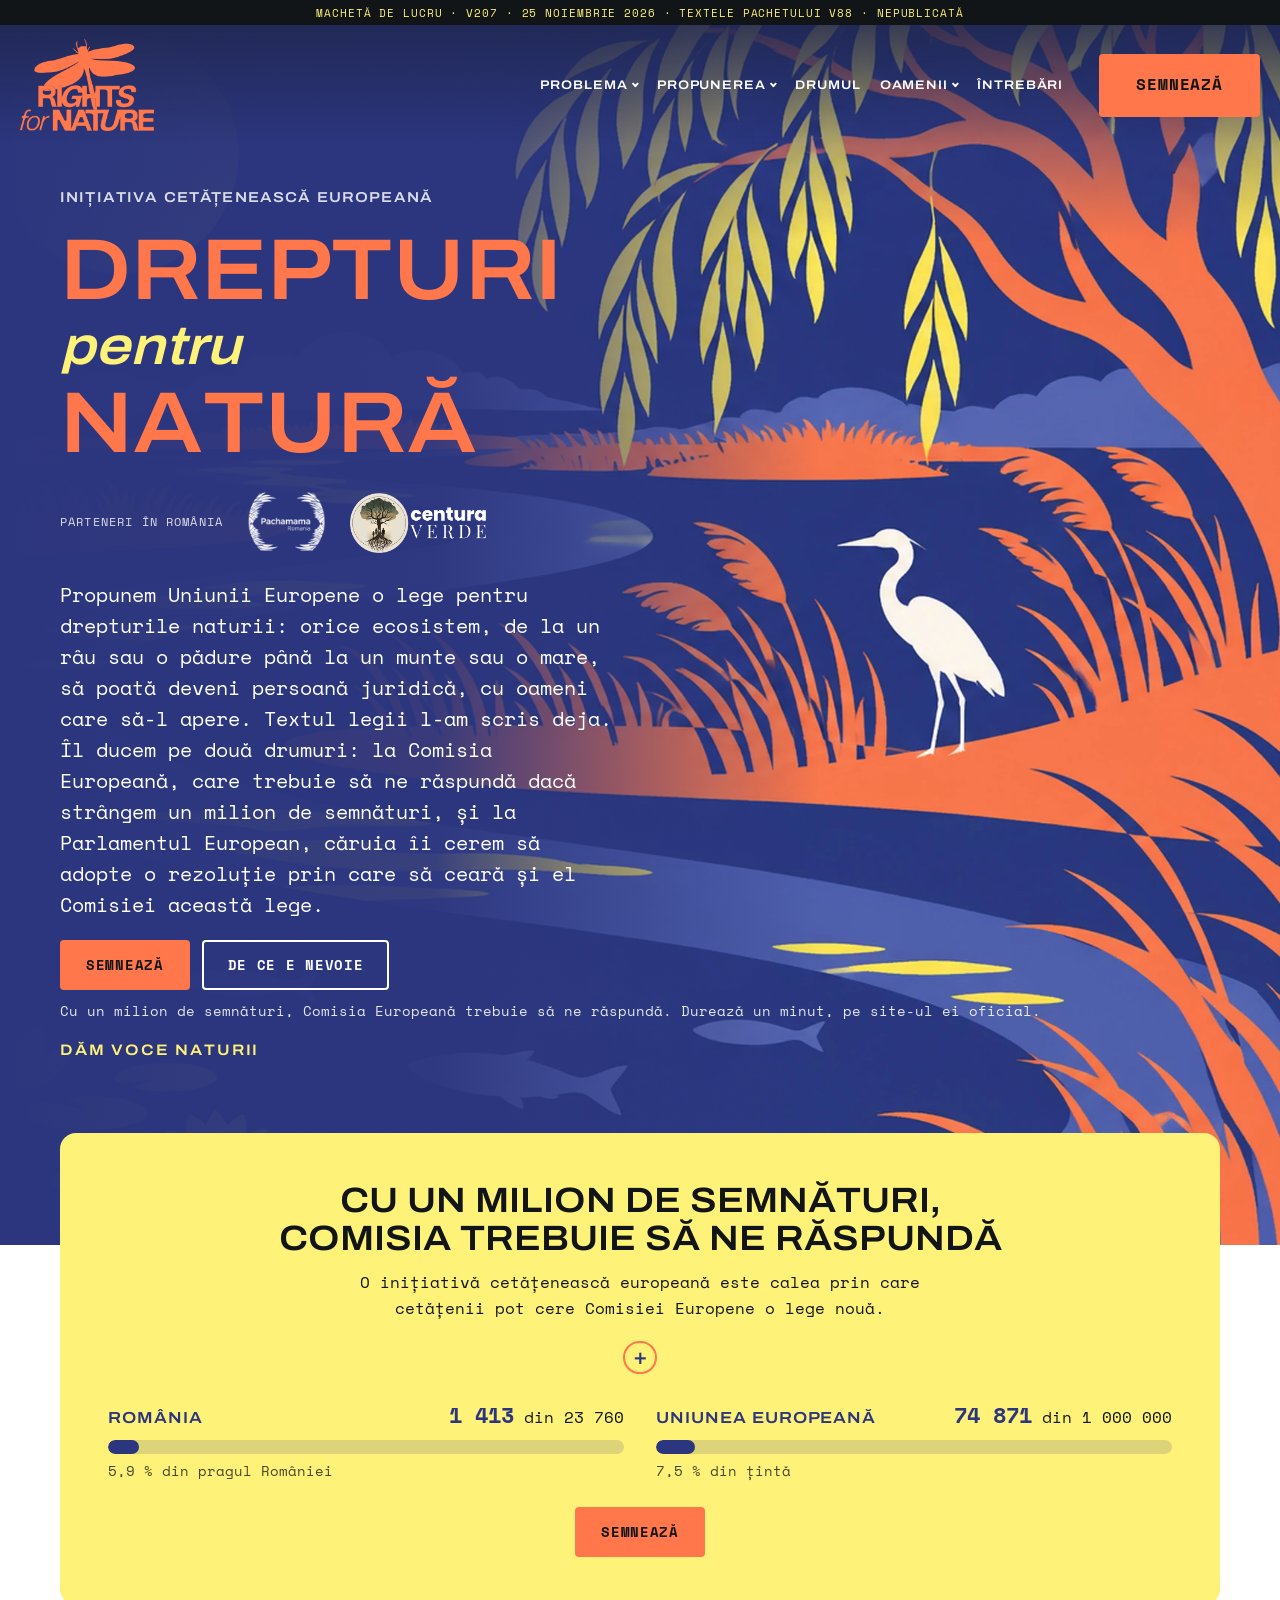
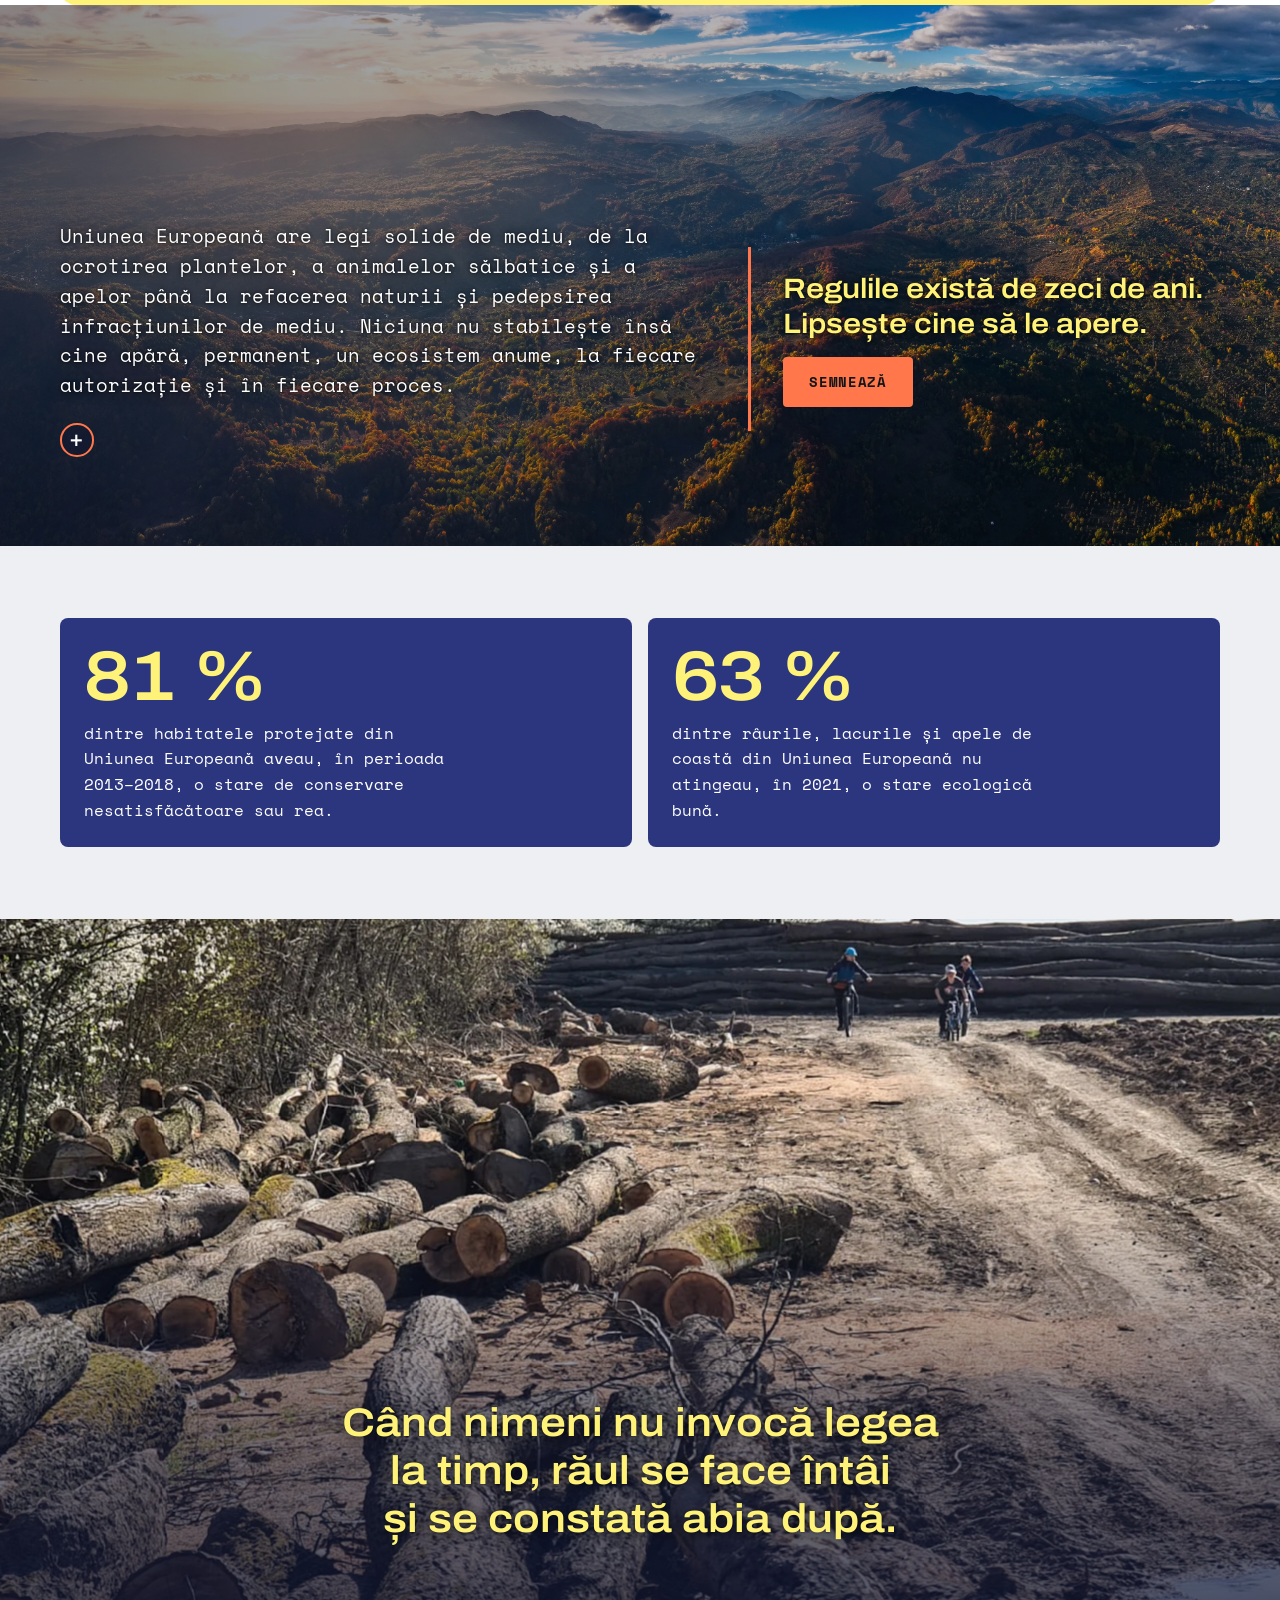
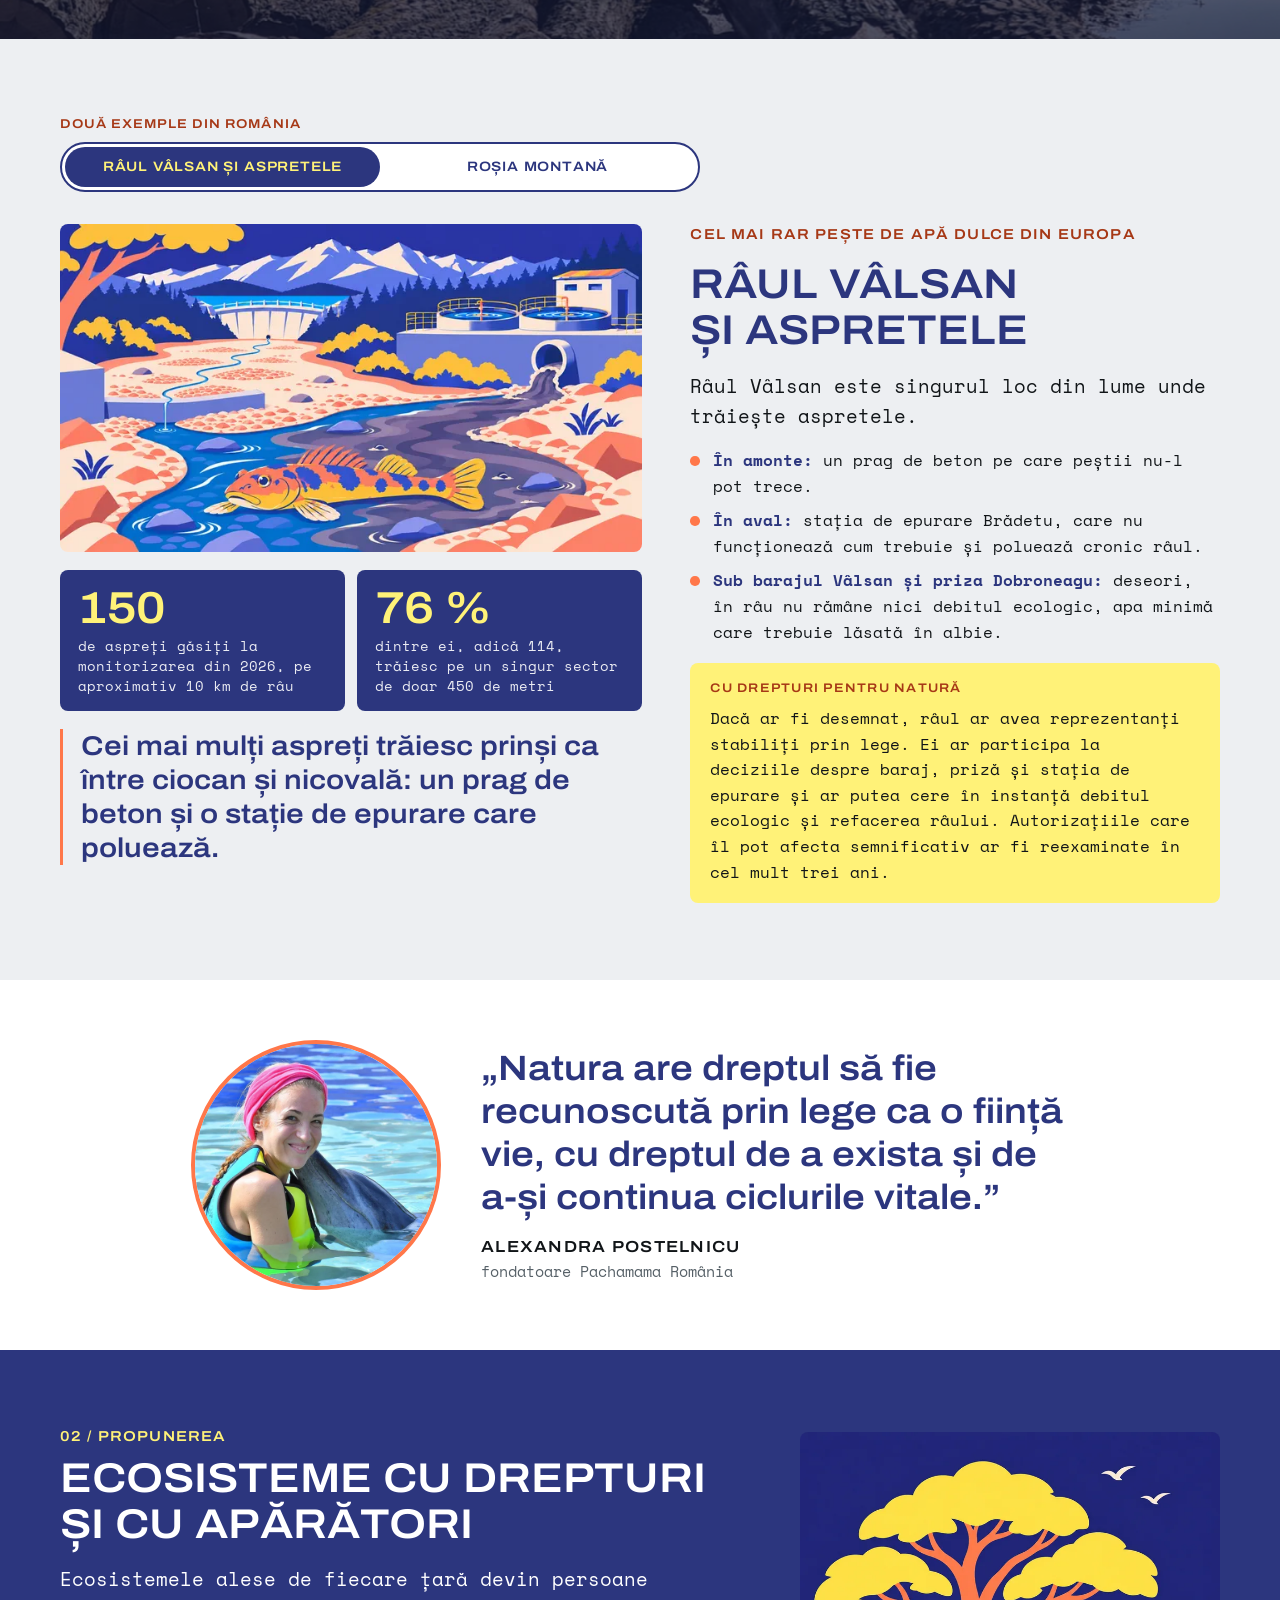
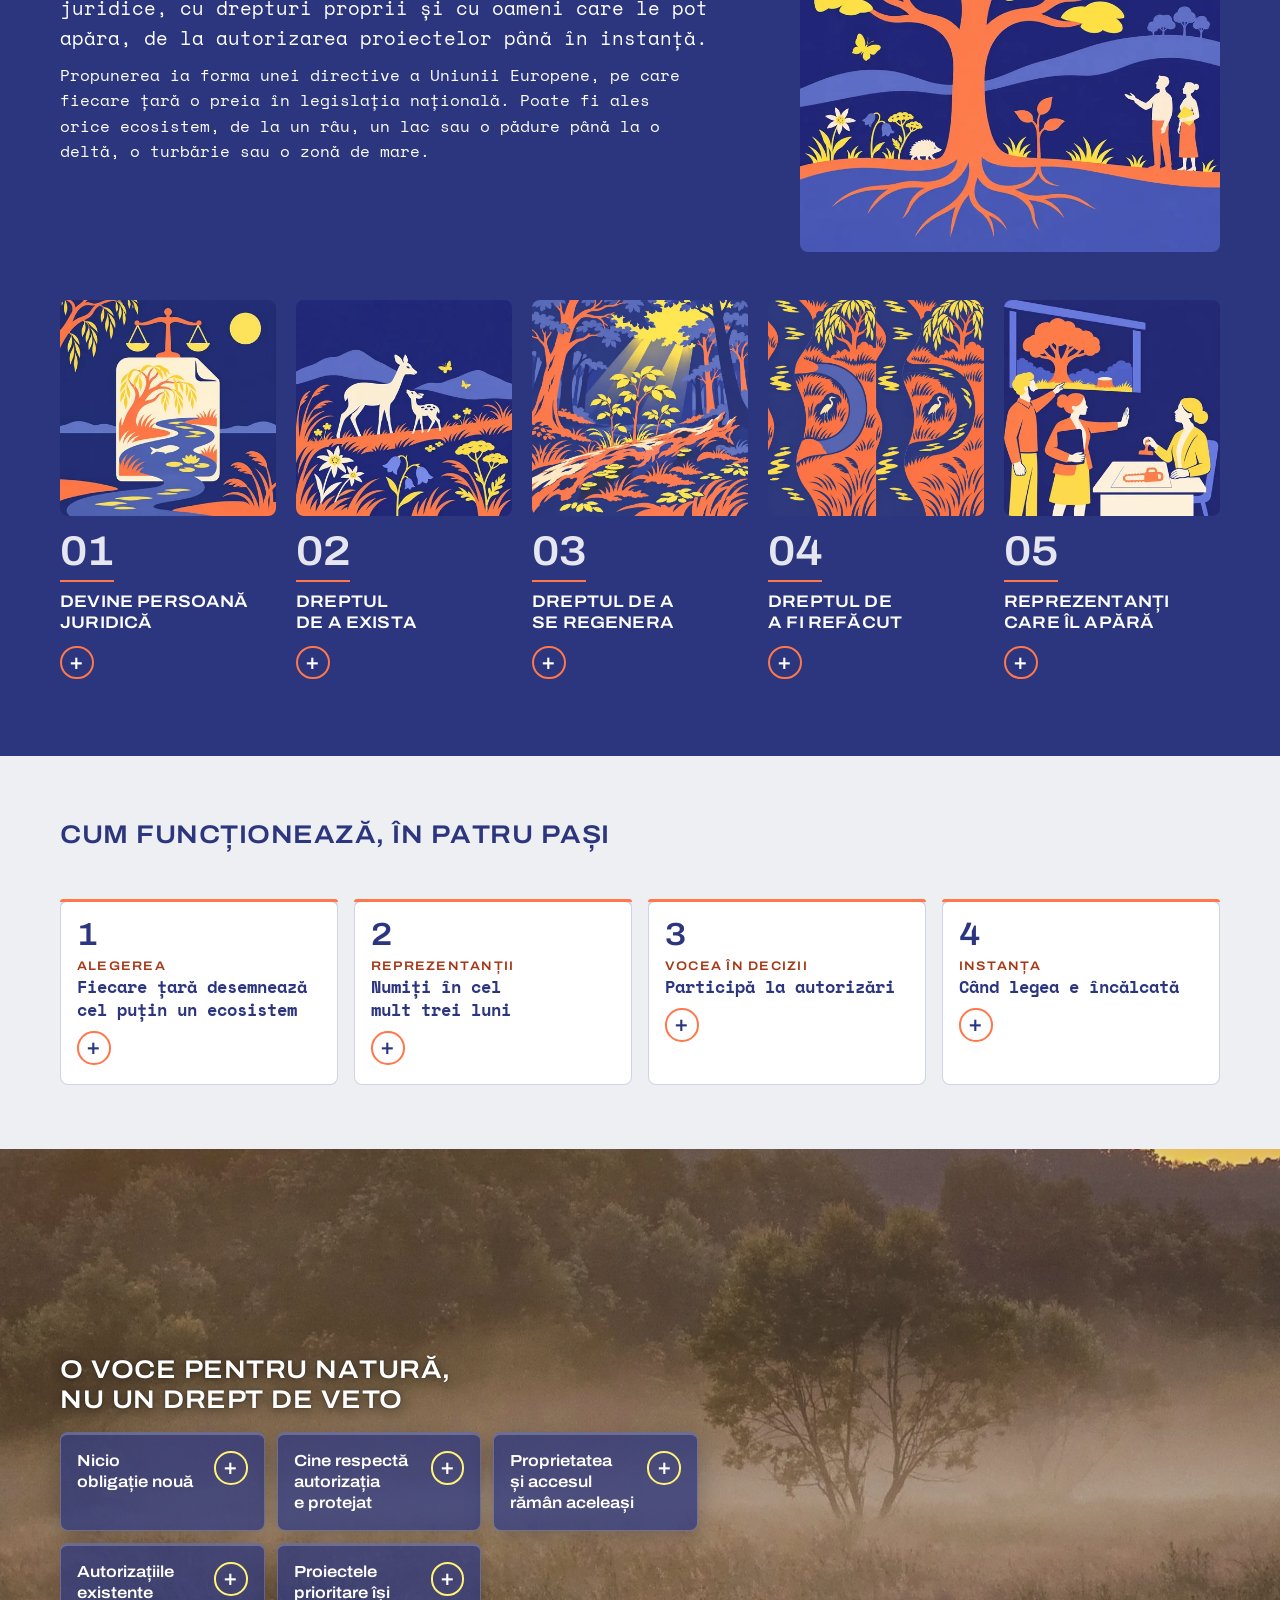
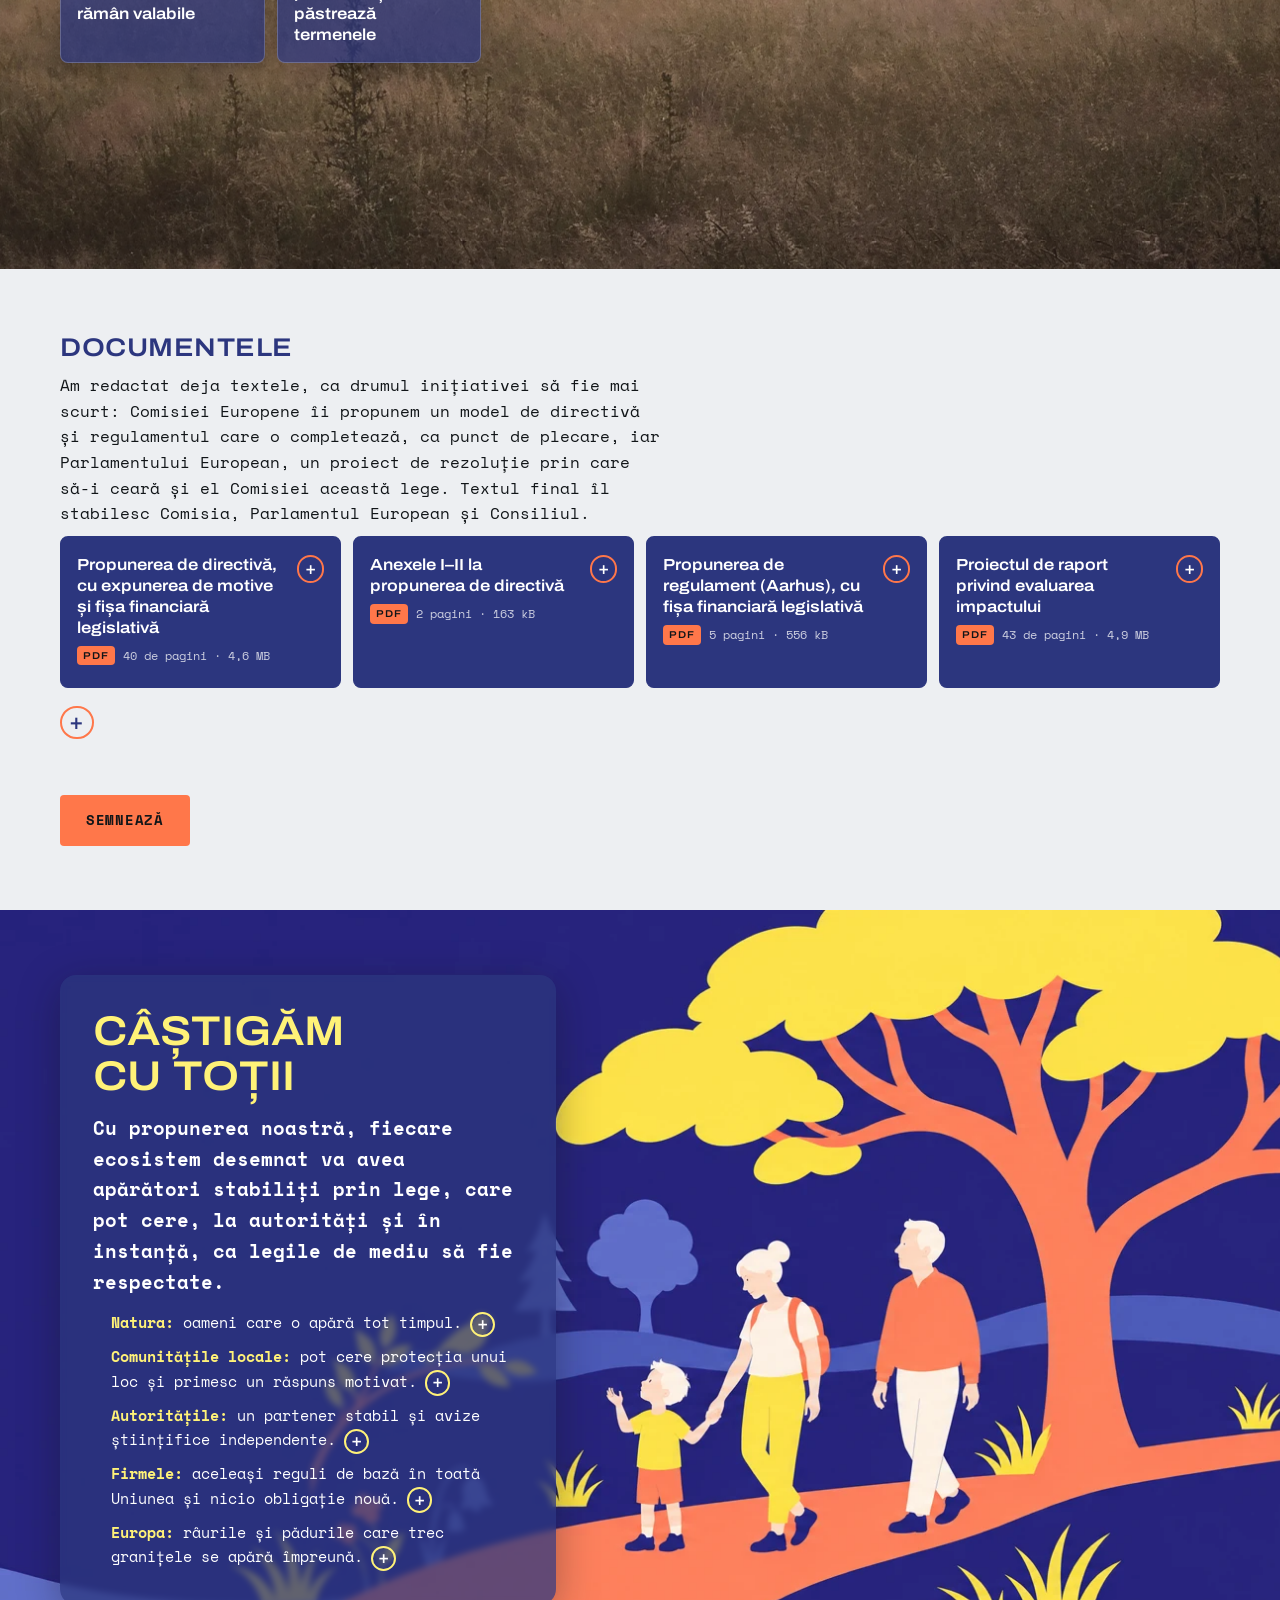
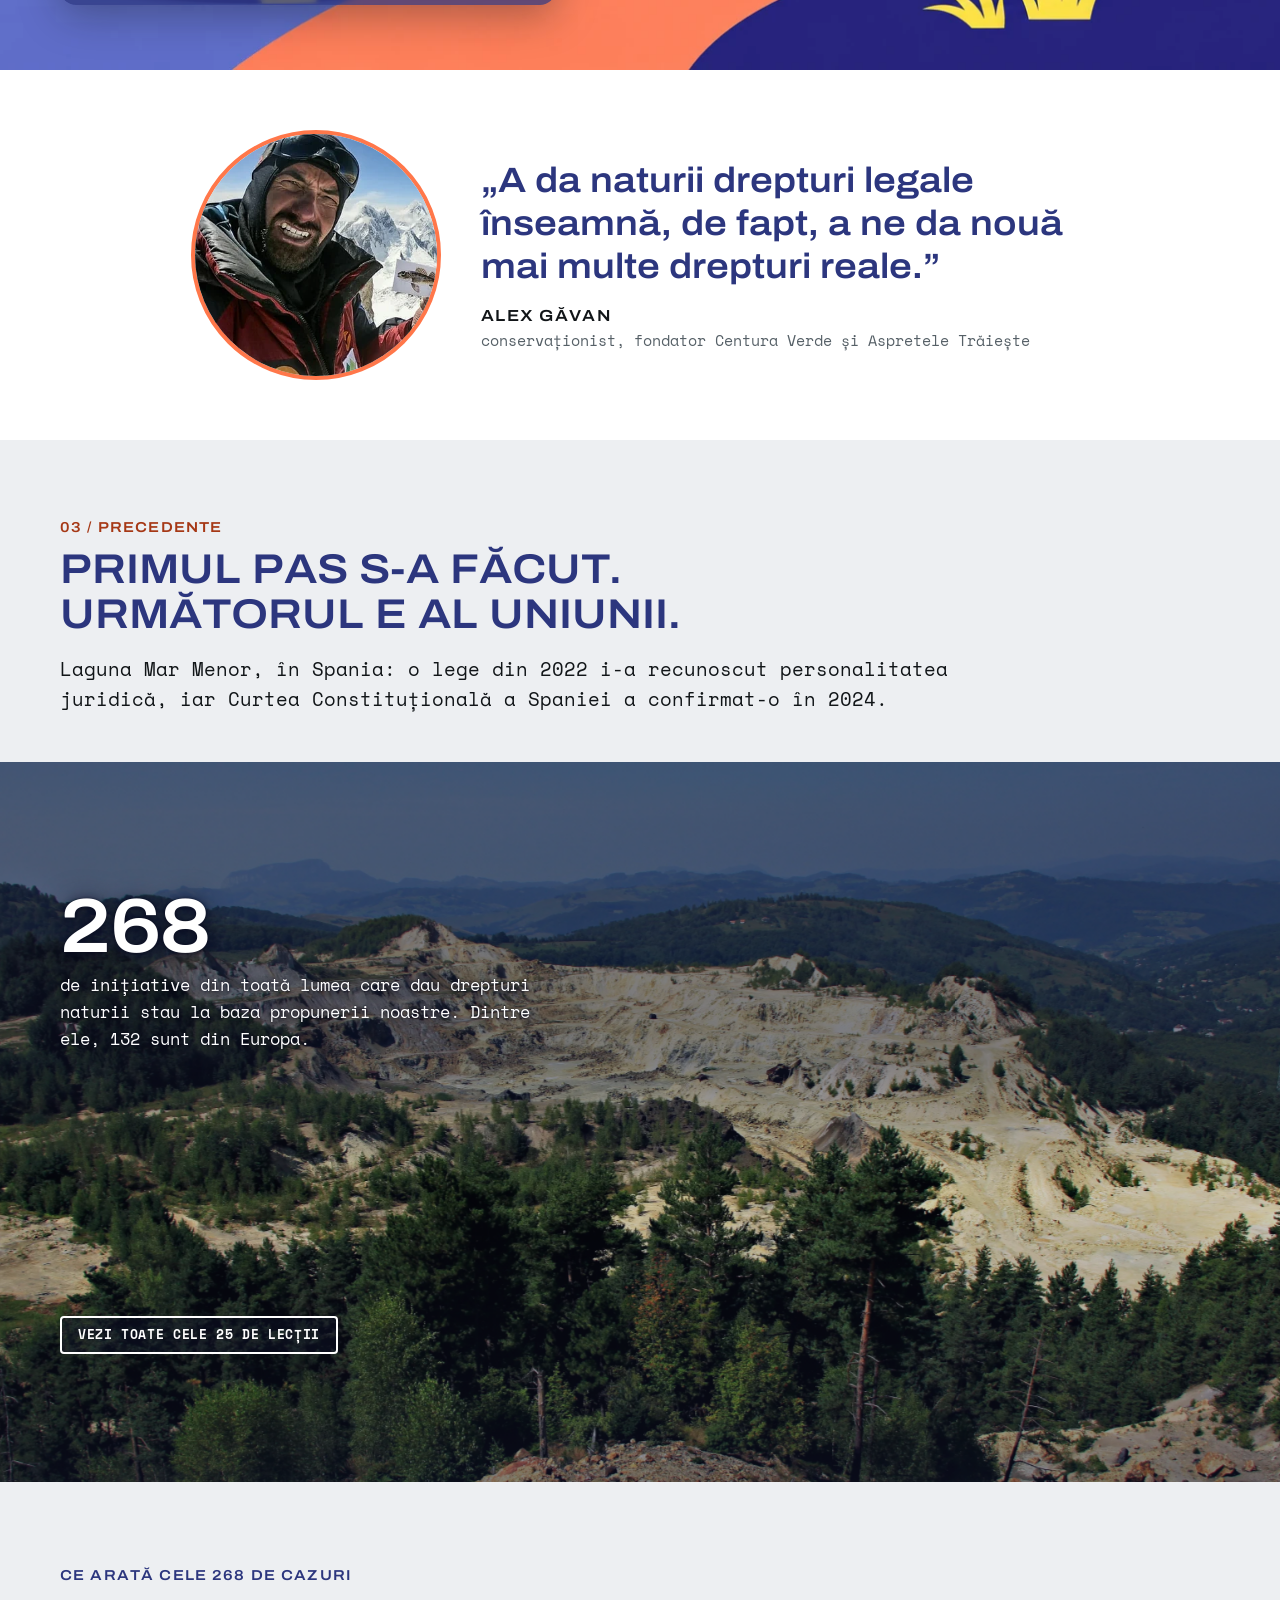
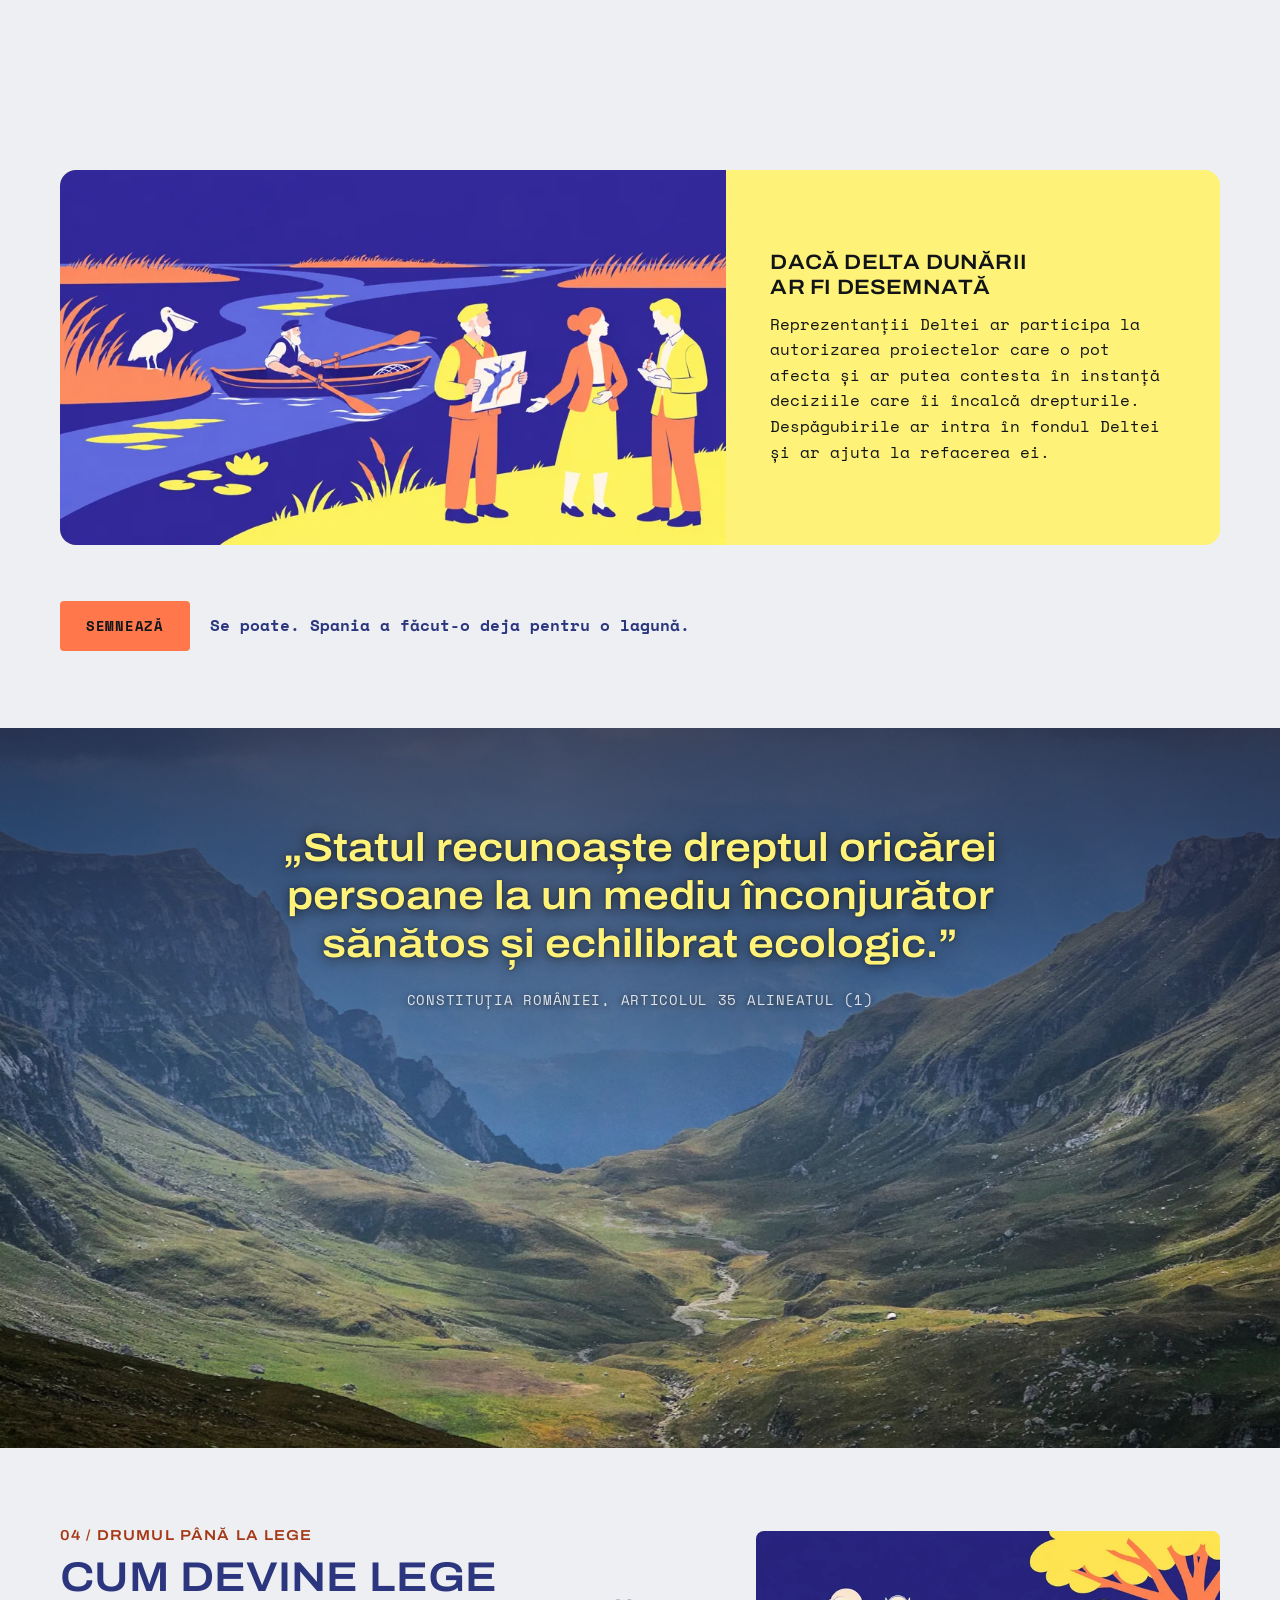
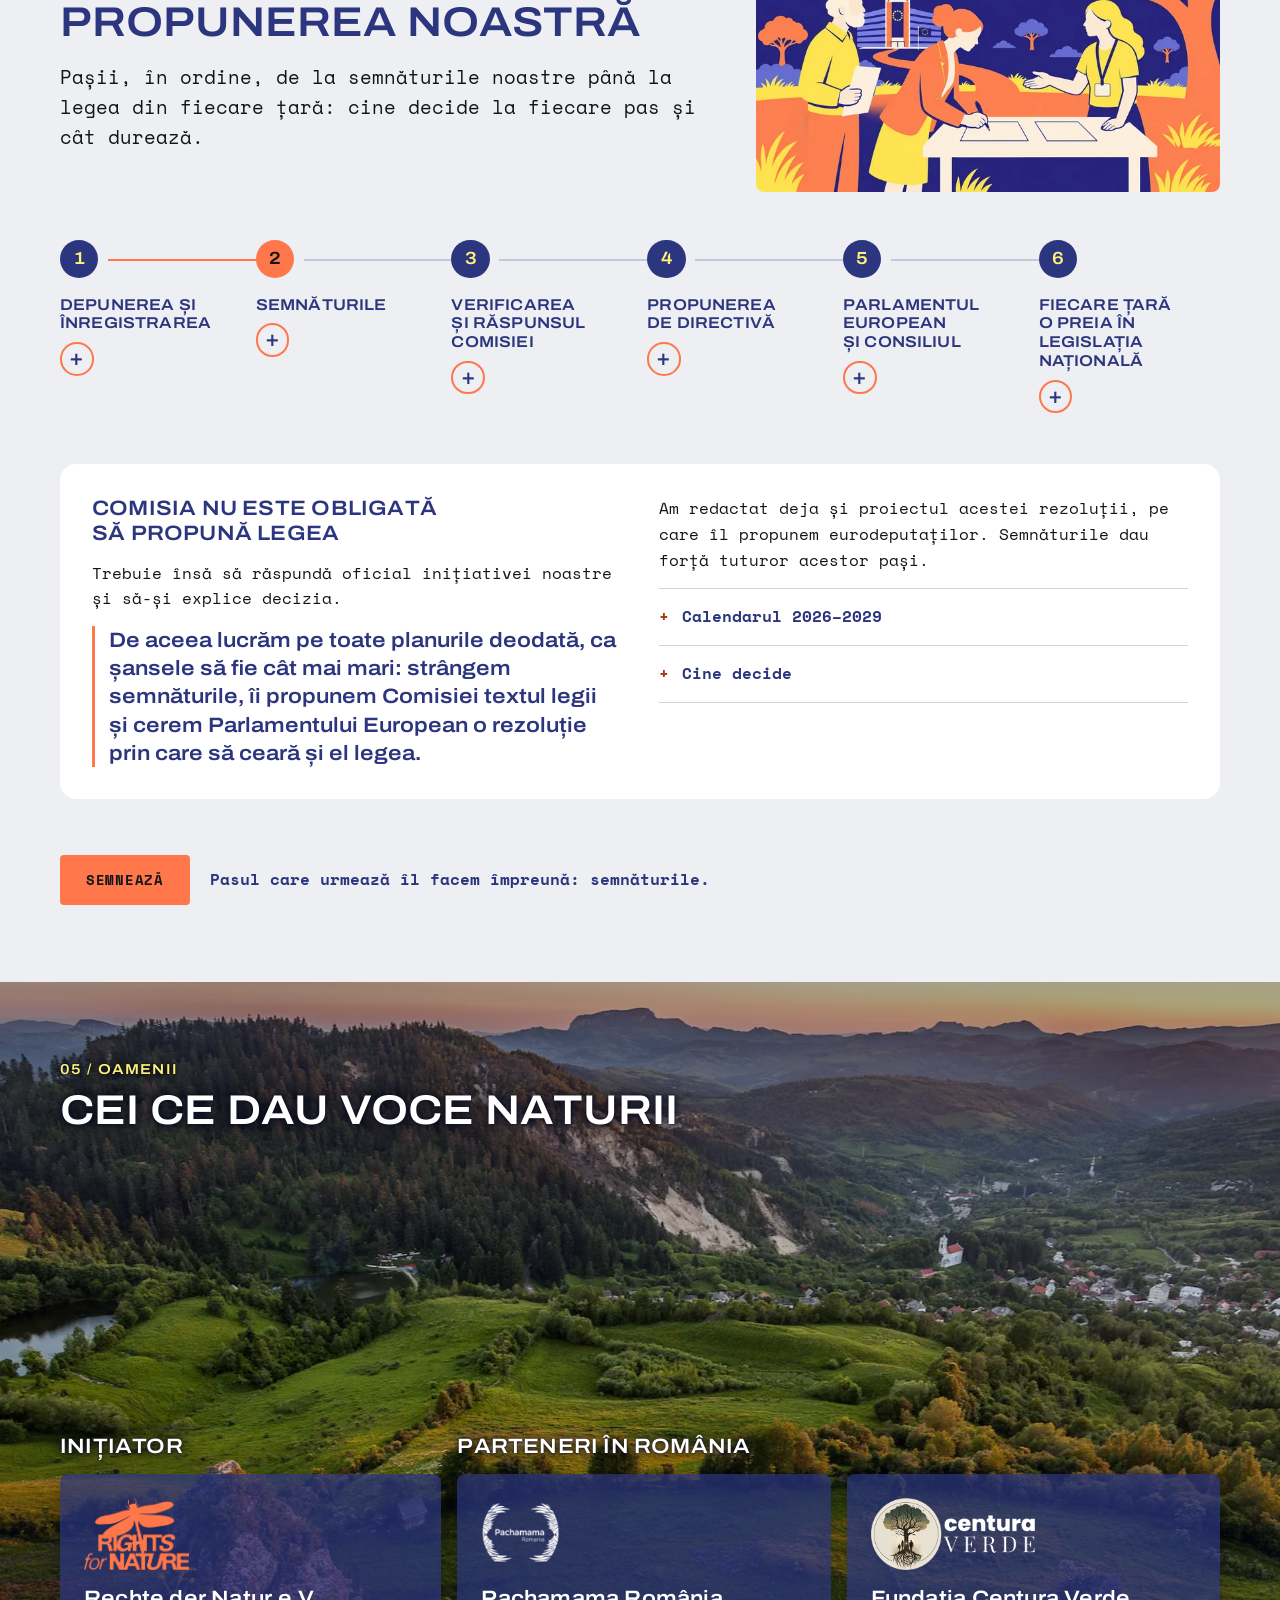
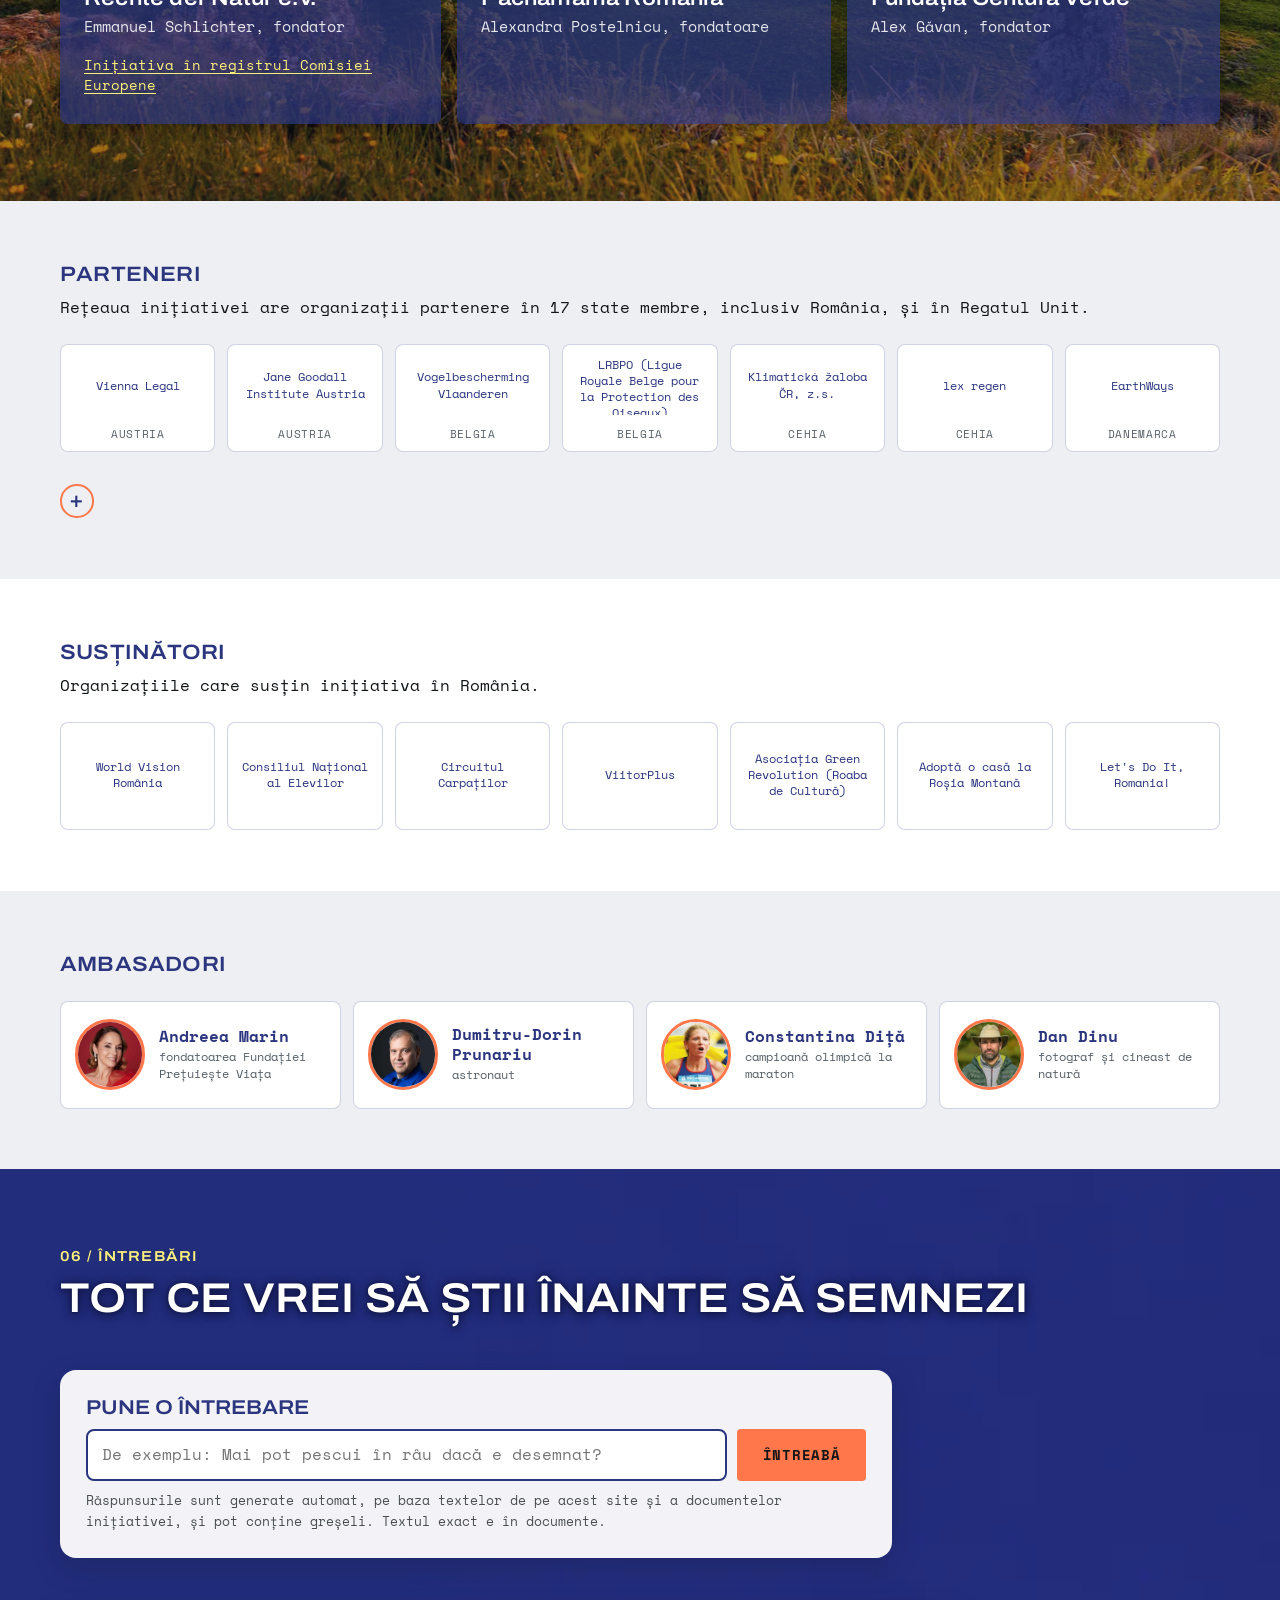
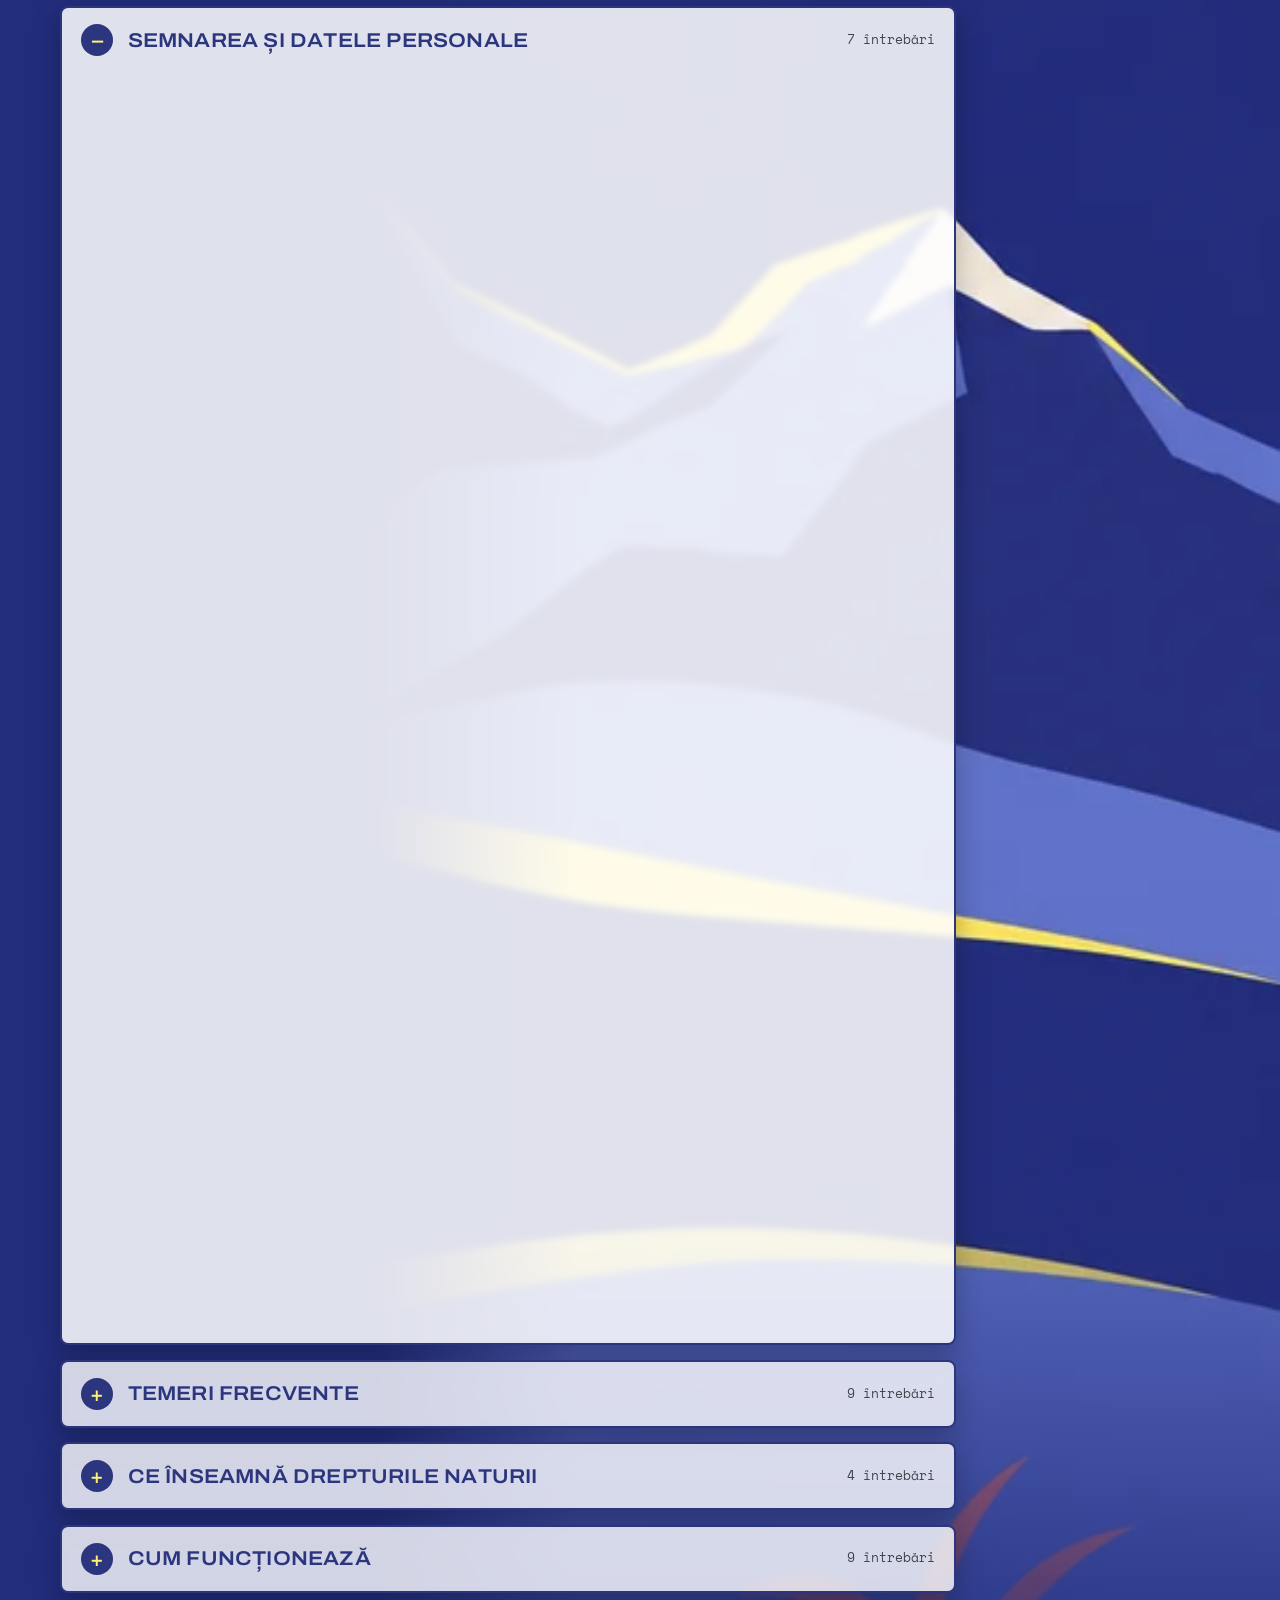
==== index.html @ 85d71688 "v207: pozitionare (Q1-Q4)" ====
<!DOCTYPE html>
<html lang="ro">
<head>
<meta charset="utf-8">
<meta name="viewport" content="width=device-width, initial-scale=1, viewport-fit=cover">
<meta name="format-detection" content="telephone=no, email=no">
<title>Drepturi pentru Natură: propunem o lege a Uniunii pentru drepturile naturii</title>
<script type="application/ld+json">{"@context": "https://schema.org", "@graph": [{"@type": "WebSite", "name": "Drepturi pentru Natură", "url": "https://macheta.drepturipentrunatura.ro/", "inLanguage": "ro"}, {"@type": "Organization", "name": "Pachamama România", "url": "https://www.pachamamaromania.ro"}, {"@type": "Organization", "name": "Fundația Centura Verde", "url": "https://centuraverde.ro"}]}</script>
<meta name="description" content="Propunem Uniunii Europene o lege prin care un râu, o pădure sau un munte să poată avea drepturi și oameni care să-l apere. Cu un milion de semnături, Comisia trebuie să ne răspundă.">
<link rel="canonical" href="https://macheta.drepturipentrunatura.ro/">
<meta property="og:title" content="Drepturi pentru Natură: inițiativa cetățenească europeană">
<meta property="og:description" content="Râul nu poate semna. Pădurea nu poate semna. Tu poți. Pentru noi toți. Durează un minut, pe site-ul oficial al Comisiei Europene.">
<meta property="og:type" content="website">
<meta property="og:locale" content="ro_RO">
<meta property="og:url" content="https://macheta.drepturipentrunatura.ro/">
<meta property="og:site_name" content="Drepturi pentru Natură">
<meta property="og:image" content="https://macheta.drepturipentrunatura.ro/assets/img/previzualizare-link-3.jpg">
<meta property="og:image:secure_url" content="https://macheta.drepturipentrunatura.ro/assets/img/previzualizare-link-3.jpg">
<meta property="og:image:type" content="image/jpeg">
<meta property="og:image:width" content="1200">
<meta property="og:image:height" content="630">
<meta property="og:image:alt" content="Sigla Rights for Nature, textul „Dăm voce naturii.” și butonul „Semnează și tu”, lângă ilustrația campaniei: un râu cu un stârc și stuf">
<meta name="twitter:image" content="https://macheta.drepturipentrunatura.ro/assets/img/previzualizare-link-3.jpg">
<meta name="twitter:card" content="summary_large_image">
<meta name="theme-color" content="#2C367E">
<meta name="robots" content="noindex, nofollow">
<link rel="icon" href="favicon.ico" sizes="32x32">
<link rel="icon" href="assets/img/iconita-192.png" type="image/png" sizes="192x192">
<link rel="apple-touch-icon" href="apple-touch-icon.png">
<link rel="preload" href="assets/img/ilustratie-rfn.webp" as="image" type="image/webp" fetchpriority="high">
<link rel="preload" href="assets/fonts/RFNDisplay-Regular.woff2" as="font" type="font/woff2" crossorigin>
<link rel="preload" href="assets/fonts/RFNMono-Regular.woff2" as="font" type="font/woff2" crossorigin>
<link rel="stylesheet" href="assets/css/site.css?v207">
</head>
<body>
<a class="skip" href="#continut">Sari la conținut</a>

<header class="site-header" id="antet">
  <div class="draft-strip"><div class="wrap">Machetă de lucru · v207 · 25 noiembrie 2026 · textele pachetului v88 · nepublicată</div></div>
  <div class="wrap header-inner">
    <a class="brand" href="#sus" aria-label="Rights for Nature, începutul paginii">
      <img src="assets/img/sigla-rfn.png" alt="Rights for Nature" width="438" height="300">
    </a>
    <nav class="nav" aria-label="Meniul principal">
      <ul class="nav-list">
        <li class="has-sub"><a href="#problema" data-sec="problema">Problema</a>
          <ul class="nav-sub">
            <li><a href="#problema" tabindex="-1">Problema</a></li>
            <li><a href="#exemple">Exemple din România</a></li>
          </ul>
        </li>
        <li class="has-sub"><a href="#propunerea" data-sec="propunerea">Propunerea</a>
          <ul class="nav-sub">
            <li><a href="#propunerea" tabindex="-1">Propunerea</a></li>
            <li><a href="#castig">Ce câștigăm</a></li>
            <li><a href="#precedente">Precedente</a></li>
          </ul>
        </li>
        <li><a href="#drumul" data-sec="drumul">Drumul</a></li>
        <li class="has-sub"><a href="#oamenii" data-sec="oamenii">Oamenii</a>
          <ul class="nav-sub">
            <li><a href="#oamenii" tabindex="-1">Oamenii</a></li>
            <li><a href="#parteneri">Parteneri</a></li>
            <li><a href="#sustinatori">Susținători</a></li>
            <li><a href="#ambasadori">Ambasadori</a></li>
          </ul>
        </li>
        <li><a href="#intrebari" data-sec="intrebari">Întrebări</a></li>
      </ul>
    </nav>
    <a class="btn btn-cta header-cta" href="#semneaza" data-goatcounter-click="semneaza-antet">Semnează</a>
    <button class="menu-toggle" type="button" id="buton-meniu" aria-expanded="false" aria-controls="meniu-mobil" aria-label="Deschide meniul"><span class="bars" aria-hidden="true"><span></span><span></span><span></span></span></button>
  </div>
  <div class="mobile-menu" id="meniu-mobil" hidden>
    <div class="wrap">
      <nav aria-label="Secțiunile paginii">
        <p class="menu-title">Mergi la</p>
        <ul class="nav-list">
          <li><a href="#sus" data-sec="sus">Început</a></li>
          <li class="has-sub"><a href="#problema" data-sec="problema">Problema</a>
            <ul class="nav-sub">
              <li><a href="#exemple">Exemple din România</a></li>
            </ul>
          </li>
          <li class="has-sub"><a href="#propunerea" data-sec="propunerea">Propunerea</a>
            <ul class="nav-sub">
              <li><a href="#castig">Ce câștigăm</a></li>
              <li><a href="#precedente">Precedente</a></li>
            </ul>
          </li>
          <li><a href="#drumul" data-sec="drumul">Drumul</a></li>
          <li class="has-sub"><a href="#oamenii" data-sec="oamenii">Oamenii</a>
            <ul class="nav-sub">
              <li><a href="#parteneri">Parteneri</a></li>
              <li><a href="#sustinatori">Susținători</a></li>
              <li><a href="#ambasadori">Ambasadori</a></li>
            </ul>
          </li>
          <li><a href="#intrebari" data-sec="intrebari">Întrebări</a></li>
          <li><a href="#semneaza" data-sec="semneaza">Semnează</a></li>
        </ul>
      </nav>
    </div>
  </div>
</header>

<main id="continut">

  <!-- Imaginea de început -->
  <section class="hero on-dark" id="sus" aria-labelledby="titlu">
    <div class="hero-art" aria-hidden="true"><video class="hero-video" muted loop playsinline preload="none" tabindex="-1" data-src="assets/video/animatie-prima-pagina-1280.mp4" data-src-md="assets/video/animatie-prima-pagina-1920.mp4" data-src-hd="assets/video/animatie-prima-pagina-2560.mp4"></video></div>
    <span class="hero-libelula libelula-aripi" aria-hidden="true"><img class="aripa aripa-st" src="assets/img/libelula.png" alt="" width="330" height="150"><img class="aripa aripa-dr" src="assets/img/libelula.png" alt="" width="330" height="150"><img class="corp" src="assets/img/libelula.png" alt="" width="330" height="150"></span>
    <div class="wrap hero-inner">
      <p class="eyebrow">Inițiativa Cetățenească Europeană</p>
      <h1 id="titlu">Drepturi <span class="h1-for">pentru</span> Natură</h1>
      <div class="hero-partners">
        <p class="hero-partners-label">Parteneri în România</p>
        <a href="https://www.pachamamaromania.ro" target="_blank" rel="noopener"><img class="logo-pachamama" src="assets/img/logo-pachamama.png" alt="Pachamama România" width="388" height="356"></a>
        <a href="https://centuraverde.ro" target="_blank" rel="noopener"><img class="logo-centura" src="assets/img/logo-centura-verde.webp" alt="Fundația Centura Verde" width="472" height="207"></a>
      </div>
      <p class="hero-lead">Propunem Uniunii Europene o lege pentru drepturile naturii: orice ecosistem, de la un râu sau o pădure până la un munte sau o mare, să poată deveni persoană juridică, cu oameni care <span class="nb">să-l</span> apere. Textul legii <span class="nb">l-am</span> scris deja. Îl ducem pe două drumuri: la Comisia Europeană, care trebuie să ne răspundă dacă strângem un milion de semnături, și la Parlamentul European, căruia îi cerem să adopte o rezoluție prin care să ceară și el Comisiei această lege.</p>
      <div class="actions">
        <a class="btn btn-cta" href="#semneaza" data-goatcounter-click="semneaza-inceput">Semnează</a>
        <a class="btn btn-ghost" href="#problema">De ce e nevoie</a>
      </div>
      <p class="hero-durata">Cu un milion de semnături, Comisia Europeană trebuie să ne răspundă. Durează un minut, pe <span class="nb">site-ul</span> ei oficial.</p>
      <p class="hero-tag">Dăm voce naturii</p>
    </div>
  </section>

  <!-- Ținta și contorul -->
  <div class="goal-wrap">
    <div class="wrap">
      <section class="goal-card" aria-labelledby="tinta">
        <div class="goal-head" data-plus data-plus-eticheta="despre țintă">
          <h2 id="tinta">Cu un milion de semnături, Comisia trebuie să ne răspundă</h2>
          <p class="lead goal-lead">O inițiativă cetățenească europeană este calea prin care cetățenii pot cere Comisiei Europene o lege nouă.</p>
          <p class="plus-body">Inițiativa noastră a fost înregistrată de Comisie la 19 mai 2026, iar semnăturile se strâng de la 13 octombrie 2026. Dacă strângem cel puțin un milion de semnături până la 13 octombrie 2027 și atingem pragul minim în cel puțin șapte țări, Comisia trebuie să răspundă oficial și <span class="nb">să-și</span> explice decizia.</p>
        </div>
        <div class="meters">
          <div class="meter" data-contor="ro" data-din="23 760" data-nume="România" data-nota="din pragul României" data-aria="pragul de ">
            <div class="meter-head">
              <span class="meter-name">România</span>
              <span class="meter-num"><b>1 413</b> din 23 760</span>
            </div>
            <div class="meter-track" role="img" aria-label="România: 1 413 semnături din pragul de 23 760, adică 5,9 %"><span class="meter-fill" style="--p: 5.95%"></span></div>
            <p class="meter-note">5,9 % din pragul României</p>
          </div>
          <div class="meter" data-contor="total" data-din="1 000 000" data-nume="Uniunea Europeană" data-nota="din țintă" data-aria="">
            <div class="meter-head">
              <span class="meter-name">Uniunea Europeană</span>
              <span class="meter-num"><b>74 871</b> din 1 000 000</span>
            </div>
            <div class="meter-track" role="img" aria-label="Uniunea Europeană: 74 871 de semnături din 1 000 000, adică 7,5 %"><span class="meter-fill" style="--p: 7.49%"></span></div>
            <p class="meter-note">7,5 % din țintă</p>
          </div>
        </div>
        <div class="goal-foot">
          <a class="btn btn-cta" href="#semneaza" data-goatcounter-click="semneaza-tinta">Semnează</a>
        </div>
      </section>
    </div>
  </div>

  <!-- 01 Problema -->
  <!-- v201 (P1: C, P2: A, Alex 25.11.2026): fotografia DJI_20231025165420 (Alex Găvan); pe calculator pe toată secțiunea, pe telefon doar sub titlu -->
  <section class="section problema-cu-foto" id="problema" aria-labelledby="t-problema">
    <div class="problema-sus">
    <div class="problema-banda">
      <div class="wrap">
        <header class="section-head">
          <p class="eyebrow">01 / Problema</p>
          <h2 id="t-problema">Legi bune, dar natura <span class="nb">n-are</span> cine <span class="nb">s-o</span> apere</h2>
        </header>
      </div>
      <p class="foto-credit-banda"><span class="sr-only">Foto: </span><svg class="foto-cam" viewBox="0 0 24 24" aria-hidden="true" focusable="false"><path d="M9.2 3.5h5.6l1.6 2.3H20a2.5 2.5 0 0 1 2.5 2.5v9.7a2.5 2.5 0 0 1-2.5 2.5H4a2.5 2.5 0 0 1-2.5-2.5V8.3A2.5 2.5 0 0 1 4 5.8h3.6zM12 8.4a4.6 4.6 0 1 0 0 9.2 4.6 4.6 0 0 0 0-9.2zm0 2a2.6 2.6 0 1 1 0 5.2 2.6 2.6 0 0 1 0-5.2z" fill-rule="evenodd"/></svg><em>Alex Găvan</em></p>
    </div>
    <div class="wrap stack">
      <div class="cols cols-problema">
        <div class="prose" data-plus data-plus-eticheta="despre problemă">
          <p class="lead">Uniunea Europeană are legi solide de mediu, de la ocrotirea plantelor, a animalelor sălbatice și a apelor până la refacerea naturii și pedepsirea infracțiunilor de mediu. Niciuna nu stabilește însă cine apără, permanent, un ecosistem anume, la fiecare autorizație și în fiecare proces.</p>
          <div class="plus-body">
          <p>Organizațiile de mediu fac ce le stă în putere, dar nu au cum să urmărească, pentru fiecare râu, lac sau pădure, toate autorizațiile, planurile și procesele care le pot afecta.</p>
          <p>În cazul Odrei, după catastrofa ecologică din 2022, Comisia Europeană <span class="nb">i-a</span> trimis Poloniei, la 29 aprilie 2026, o scrisoare de punere în întârziere pentru nerespectarea mai multor directive de mediu: normele existau, dar lipsea cineva care să ceară constant respectarea lor.</p>
          </div>
        </div>
        <div class="chapter-cta cta-aside">
          <a class="btn btn-cta" href="#semneaza" data-goatcounter-click="semneaza-problema">Semnează</a>
          <p>Regulile există de zeci de ani. Lipsește cine să le apere.</p>
        </div>
      </div>
    </div>
    </div>
    <div class="problema-cifre">
      <div class="wrap">
        <div class="stats">
          <div class="stat">
            <p class="stat-num">81&nbsp;%</p>
            <p>dintre habitatele protejate din Uniunea Europeană aveau, în perioada 2013–2018, o stare de conservare nesatisfăcătoare sau rea.</p>
          </div>
          <div class="stat">
            <p class="stat-num">63&nbsp;%</p>
            <p>dintre râurile, lacurile și apele de coastă din Uniunea Europeană nu atingeau, în 2021, o stare ecologică bună.</p>
          </div>
        </div>
      </div>
    </div>
  </section>

  <!-- v118: fotografie reală a problemei (P1 din auditul „Desene și fotografii”) -->
  <section class="quote-band quote-problema quote-band-foto foto-text-jos on-dark" aria-label="Bușteni tăiați">
    <div class="quote-art quote-art-foto quote-art-busteni" aria-hidden="true"></div>
    <div class="wrap">
      <p class="quote-text band-line">Când nimeni nu invocă legea la timp, răul se face întâi și se constată abia după.</p>
    </div>
    <p class="foto-credit-banda"><span class="sr-only">Foto: </span><svg class="foto-cam" viewBox="0 0 24 24" aria-hidden="true" focusable="false"><path d="M9.2 3.5h5.6l1.6 2.3H20a2.5 2.5 0 0 1 2.5 2.5v9.7a2.5 2.5 0 0 1-2.5 2.5H4a2.5 2.5 0 0 1-2.5-2.5V8.3A2.5 2.5 0 0 1 4 5.8h3.6zM12 8.4a4.6 4.6 0 1 0 0 9.2 4.6 4.6 0 0 0 0-9.2zm0 2a2.6 2.6 0 1 1 0 5.2 2.6 2.6 0 0 1 0-5.2z" fill-rule="evenodd"/></svg><em>Alex Găvan</em></p>
  </section>

  <!-- Exemple din România, pe file (v71): Vâlsan (documentul 8) și Roșia Montană (surse în claude/site-rfn-romania-stare-v64.md) -->
  <section class="section section-mist" id="exemple" aria-labelledby="t-exemple">
    <div class="wrap">
      <h2 class="sr-only" id="t-exemple">Două exemple din România</h2>
      <div class="tabs tabs-exemple" data-tabs data-tabs-hint="Două exemple din România" data-tabs-next="Exemplul următor">
      <div class="tab-panel" id="valsan" data-tab="Râul Vâlsan și aspretele" aria-labelledby="t-valsan">
      <div class="example">
        <div class="example-side">
          <figure class="section-art example-art"><img src="assets/img/vizual-valsan-aspretele.webp" srcset="assets/img/vizual-valsan-aspretele-700.webp 700w, assets/img/vizual-valsan-aspretele.webp 1920w" sizes="(max-width: 900px) 100vw, 640px" alt="Ilustrație: aspretele în râul Vâlsan, sub un prag de beton, lângă barajul și stația de epurare" width="1672" height="941" loading="lazy"></figure>
          <div class="facts">
            <div class="fact"><p class="stat-num">150</p><p>de aspreți găsiți la monitorizarea din 2026, pe aproximativ 10 km de râu</p></div>
            <div class="fact"><p class="stat-num">76&nbsp;%</p><p>dintre ei, adică 114, trăiesc pe un singur sector de doar 450 de metri</p></div>
          </div>
          <p class="pull">Cei mai mulți aspreți trăiesc prinși ca între ciocan și nicovală: un prag de beton și o stație de epurare care poluează.</p>
        </div>
        <div class="example-text">
          <p class="eyebrow eyebrow-on-light">Cel mai rar pește de apă dulce din Europa</p>
          <h3 class="ex-titlu" id="t-valsan">Râul Vâlsan și aspretele</h3>
          <p class="lead">Râul Vâlsan este singurul loc din lume unde trăiește aspretele.</p>
          <p class="ex-plus-rand"><button type="button" class="plus-btn" aria-expanded="false" aria-label="Mai mult: Râul Vâlsan și aspretele">+</button></p>
          <ul class="threats">
            <li><b>În amonte:</b> un prag de beton pe care peștii <span class="nb">nu-l</span> pot trece.</li>
            <li><b>În aval:</b> stația de epurare Brădetu, care nu funcționează cum trebuie și poluează cronic râul.</li>
            <li><b>Sub barajul Vâlsan și priza Dobroneagu:</b> deseori, în râu nu rămâne nici debitul ecologic, apa minimă care trebuie lăsată în albie.</li>
          </ul>
          <div class="takeaway"><p class="takeaway-label">Cu drepturi pentru natură</p><p>Dacă ar fi desemnat, râul ar avea reprezentanți stabiliți prin lege. Ei ar participa la deciziile despre baraj, priză și stația de epurare și ar putea cere în instanță debitul ecologic și refacerea râului. Autorizațiile care îl pot afecta semnificativ ar fi reexaminate în cel mult trei ani.</p></div>
        </div>
      </div>
      </div>
      <div class="tab-panel" id="rosia" data-tab="Roșia Montană" aria-labelledby="t-rosia">
      <div class="example example-rev">
        <div class="example-text">
          <p class="eyebrow eyebrow-on-light">Peste 20 de ani de luptă, încheiați cu o victorie</p>
          <h3 class="ex-titlu" id="t-rosia">Roșia Montană</h3>
          <p class="lead">Oamenii din Roșia Montană, apoi o țară întreagă, au apărat munții și satele de proiectul celei mai mari mine de aur la suprafață din Europa, care ar fi folosit cianuri.</p>
          <p class="ex-plus-rand"><button type="button" class="plus-btn" aria-expanded="false" aria-label="Mai mult: Roșia Montană">+</button></p>
          <ol class="mini-timeline">
            <li><b>Ani la rând</b> Localnicii care au refuzat să plece <span class="nb">s-au</span> judecat cu compania.</li>
            <li><b>2013</b> Din toamnă, zeci de mii de oameni au ieșit în stradă, în zeci de orașe din țară și din străinătate, iar în noiembrie Senatul a respins legea specială pentru mină.</li>
            <li><b>2014</b> În iunie, Camera Deputaților a <span class="nb">respins-o</span> definitiv.</li>
            <li><b>2021</b> Roșia Montană a intrat în patrimoniul mondial UNESCO.</li>
            <li><b>2024</b> În martie, România a câștigat arbitrajul cu compania canadiană.</li>
            <li><b>2026</b> Pe 13 noiembrie, România a câștigat definitiv: cererea companiei de a anula hotărârea a fost respinsă în totalitate. România nu plătește nimic din cele aproximativ 6,5 miliarde de dolari cerute.</li>
          </ol>
        </div>
        <div class="example-side">
        <figure class="section-art example-art"><img src="assets/img/vizual-rosia-montana.webp" srcset="assets/img/vizual-rosia-montana-700.webp 700w, assets/img/vizual-rosia-montana.webp 1672w" sizes="(max-width: 900px) 100vw, 640px" alt="Ilustrație: satul Roșia Montană între munți, cu galeriile vechi ale minei și râul" width="1672" height="941" loading="lazy"></figure>
          <div class="facts facts-3">
            <div class="fact"><p class="stat-num">3</p><p>sate ar fi fost rase</p></div>
            <div class="fact"><p class="stat-num">4</p><p>vârfuri de munte ar fi fost distruse</p></div>
            <div class="fact"><p class="stat-num">12&nbsp;000</p><p>de tone de cianuri pe an</p></div>
          </div>
          <div class="takeaway"><p class="takeaway-label">Cu drepturi pentru natură</p><p>Munții și apele de la Roșia Montană ar fi putut avea, de la început, apărători stabiliți prin lege, care să participe la fiecare autorizare și să poată merge în instanță în numele lor.</p><p class="pull pull-in">Lupta ar fi fost, probabil, mai scurtă și ar fi adus mai puțină suferință, iar apărarea <span class="nb">n-ar</span> mai fi stat, atâția ani, doar pe umerii oamenilor care au luptat pentru ei, în stradă și în instanțe.</p></div>
        </div>
      </div>
      </div>
      </div>
    </div>
  </section>

  <!-- Citatul Alexandrei Postelnicu: primul citat, după exemple și înaintea propunerii (v102, cerut de Alex) -->
  <section class="quote-person quote-alexandra" aria-label="Alexandra Postelnicu, despre inițiativă">
    <div class="wrap">
      <div class="quote-row">
        <img class="quote-photo" src="assets/img/portret-alexandra-postelnicu.webp" alt="Alexandra Postelnicu" width="400" height="400">
        <blockquote>
          <p class="quote-text">„Natura are dreptul să fie recunoscută prin lege ca o ființă vie, cu dreptul de a exista și de <span class="nb">a-și</span> continua ciclurile vitale.”</p>
          <footer class="quote-author">
            <cite><strong>Alexandra Postelnicu</strong>fondatoare Pachamama România</cite>
          </footer>
        </blockquote>
      </div>
    </div>
  </section>

  <!-- 03 Propunerea -->
  <section class="propunerea" id="propunerea" aria-labelledby="t-propunerea">
    <!-- v122: patru benzi cu fonduri diferite: propunerea și drepturile (albastru), pașii (gri deschis), „O voce pentru natură” (alb), documentele (gri deschis) -->
    <div class="section section-dark on-dark prop-banda"><div class="wrap stack">
      <div class="head-row">
      <header class="section-head">
        <p class="eyebrow">02 / Propunerea</p>
        <h2 id="t-propunerea">Ecosisteme cu drepturi și cu apărători</h2>
        <p class="lead">Ecosistemele alese de fiecare țară devin persoane juridice, cu drepturi proprii și cu oameni care le pot apăra, de la autorizarea proiectelor până în instanță.</p>
        <p>Propunerea ia forma unei directive a Uniunii Europene, pe care fiecare țară o preia în legislația națională. Poate fi ales orice ecosistem, de la un râu, un lac sau o pădure până la o deltă, o turbărie sau o zonă de mare.</p>
      </header>
      <figure class="section-art head-art head-art-square" aria-hidden="true"><img src="assets/img/ce-propunem-ansamblu-v3-800.webp" srcset="assets/img/ce-propunem-ansamblu-v3-800.webp 800w, assets/img/ce-propunem-ansamblu-v3.webp 1254w" sizes="(max-width: 760px) 100vw, 420px" alt="" width="1254" height="1254" loading="lazy"></figure>
      </div>
      <div class="rights">
        <div class="right" data-plus>
          <img class="right-art" src="assets/img/drept-personalitate-v1-400.webp" srcset="assets/img/drept-personalitate-v1-400.webp 400w, assets/img/drept-personalitate-v1-1100.webp 1100w, assets/img/drept-personalitate-v1.webp 1254w" sizes="(max-width: 760px) calc(100vw - 40px), 220px" alt="" width="1254" height="1254" loading="lazy">
          <p class="right-num">01</p>
          <h3>Devine persoană juridică</h3>
          <p class="plus-body">De la data desemnării, ecosistemul este persoană juridică: are drepturi proprii și poate merge în instanță prin reprezentanții lui. Ce înseamnă concret aceste drepturi se stabilește după indicatori științifici ai stării lui și după obligațiile, deja existente în lege, de a <span class="nb">nu-l</span> deteriora și de <span class="nb">a-l</span> reface.</p>
        </div>
        <div class="right" data-plus>
          <img class="right-art" src="assets/img/drept-sa-existe-v3-400.webp" srcset="assets/img/drept-sa-existe-v3-400.webp 400w, assets/img/drept-sa-existe-v3-1100.webp 1100w, assets/img/drept-sa-existe-v3.webp 1254w" sizes="(max-width: 760px) calc(100vw - 40px), 220px" alt="" width="1254" height="1254" loading="lazy">
          <p class="right-num">02</p>
          <h3>Dreptul de a exista</h3>
          <p class="plus-body">Ecosistemul desemnat are dreptul să existe, iar autoritățile trebuie <span class="nb">să-l</span> respecte și <span class="nb">să-l</span> asigure în planuri, programe și autorizări.</p>
        </div>
        <div class="right" data-plus>
          <img class="right-art" src="assets/img/drept-sa-se-regenereze.webp" alt="" width="800" height="800" loading="lazy">
          <p class="right-num">03</p>
          <h3>Dreptul de a se regenera</h3>
          <p class="plus-body">Ecosistemul are dreptul <span class="nb">să-și</span> mențină și <span class="nb">să-și</span> refacă singur structura și funcțiile, inclusiv ciclurile vitale ale speciilor și ciclurile apei.</p>
        </div>
        <div class="right" data-plus>
          <img class="right-art" src="assets/img/drept-sa-fie-refacut.webp" alt="" width="800" height="800" loading="lazy">
          <p class="right-num">04</p>
          <h3>Dreptul de a fi refăcut</h3>
          <p class="plus-body">Când a fost degradat, ecosistemul are dreptul să fie refăcut. Instanța îl poate obliga pe cel care <span class="nb">l-a</span> degradat <span class="nb">să-l</span> refacă, după regulile de răspundere de azi.</p>
        </div>
        <div class="right" data-plus>
          <img class="right-art" src="assets/img/drept-reprezentanti-v4-400.webp" srcset="assets/img/drept-reprezentanti-v4-400.webp 400w, assets/img/drept-reprezentanti-v4-1100.webp 1100w, assets/img/drept-reprezentanti-v4.webp 1254w" sizes="(max-width: 760px) calc(100vw - 40px), 220px" alt="" width="1254" height="1254" loading="lazy">
          <p class="right-num">05</p>
          <h3>Reprezentanți care îl apără</h3>
          <p class="plus-body">Localnici, organizații de mediu și oameni care trăiesc din ecosistem, ca pescarii sau fermierii, îl reprezintă în fața autorităților și în instanță, sprijiniți de un comitet științific.</p>
        </div>
      </div>
    </div></div>
    <div class="section section-mist prop-banda prop-light"><div class="wrap stack">
      <h3 class="sub-head" id="t-pasi">Cum funcționează, în patru pași</h3>
      <ol class="steps steps-4">
        <li class="step" data-plus>
          <p class="step-num">1</p>
          <div class="step-title"><p class="kicker">Alegerea</p><h3>Fiecare țară desemnează cel puțin un ecosistem</h3></div>
          <p class="step-text plus-body">Ecosistemul trebuie să se afle, integral sau parțial, în situri Natura 2000, să fie <span class="nb">într-o</span> stare nefavorabilă și sub presiuni documentate. Țara poate desemna oricând și alte ecosisteme. Autoritățile locale, organizațiile de mediu și grupurile de locuitori pot cere desemnarea. Dacă experți independenți confirmă că un ecosistem din Natura 2000 îndeplinește criteriile, statul trebuie <span class="nb">să-l</span> desemneze, iar instanța îl poate obliga.</p>
        </li>
        <li class="step" data-plus>
          <p class="step-num">2</p>
          <div class="step-title"><p class="kicker">Reprezentanții</p><h3>Numiți în cel mult trei luni</h3></div>
          <p class="step-text plus-body">În cel mult trei luni de la desemnare se înființează un organ de reprezentare, o comisie de monitorizare și un comitet științific. Până atunci, ecosistemul are un reprezentant interimar. Reprezentanții autorităților pot participa la lucrări, dar nu votează.</p>
        </li>
        <li class="step" data-plus>
          <p class="step-num">3</p>
          <div class="step-title"><p class="kicker">Vocea în decizii</p><h3>Participă la autorizări</h3></div>
          <p class="step-text plus-body">Organul de reprezentare este parte în evaluările de mediu, în autorizările privind apele și în planurile care pot afecta ecosistemul. Este anunțat cel târziu odată cu publicul și are cel puțin 30 de zile ca să intervină.</p>
        </li>
        <li class="step" data-plus>
          <p class="step-num">4</p>
          <div class="step-title"><p class="kicker">Instanța</p><h3>Când legea e încălcată</h3></div>
          <p class="step-text plus-body">În primul rând, organul de reprezentare poate merge în instanță în numele ecosistemului. Pot merge și organizațiile de mediu, autoritățile locale din zonă și grupurile de oameni care locuiesc sau lucrează acolo; câți oameni trebuie să aibă cel puțin un grup stabilește fiecare țară, dar pragul nu poate depăși 100. Aceștia îi cer întâi, în scris, organului de reprezentare să acționeze; dacă organul nu o face în 60 de zile, pot merge ei în instanță. Instanța poate opri încălcarea și poate dispune refacerea; când refacerea nu e posibilă, dispune despăgubiri, care intră în fondul ecosistemului.</p>
        </li>
      </ol>

    </div></div>
    <div class="section prop-banda prop-light prop-voce banda-foto"><div class="wrap stack">
      <div class="keeps-wrap">
        <h3 class="sub-head">O voce pentru natură, nu un drept de veto</h3>
        <ul class="keeps-cards">
          <li class="keep" data-plus><h3 class="keep-title">Nicio obligație nouă</h3><p class="plus-body">Nimeni care lucrează în ecosistem sau în jurul lui nu primește obligații noi de mediu: nici firmele, nici fermierii, nici pescarii, nici proprietarii. Se aplică aceleași legi de mediu ca până acum.</p></li>
          <li class="keep" data-plus><h3 class="keep-title">Cine respectă autorizația e protejat</h3><p class="plus-body">Cine respectă o autorizație valabilă și obținută cu informații corecte nu poate fi obligat, prin procesele prevăzute de directivă, la refacere sau despăgubiri. Se poate contesta doar autorizația.</p></li>
          <li class="keep" data-plus><h3 class="keep-title">Proprietatea și accesul rămân aceleași</h3><p class="plus-body">Desemnarea nu schimbă cine deține terenul sau apa, iar accesul public rămâne cel de azi.</p></li>
          <li class="keep" data-plus><h3 class="keep-title">Autorizațiile existente rămân valabile</h3><p class="plus-body">Doar cele care pot afecta semnificativ ecosistemul se reexaminează, în cel mult trei ani, cu participarea reprezentanților. Reexaminarea urmează procedurile de azi și poate duce, ca și acum, la modificarea sau revocarea autorizației.</p></li>
          <li class="keep" data-plus><h3 class="keep-title">Proiectele prioritare își păstrează termenele</h3><p class="plus-body">Proiectele de energie regenerabilă și proiectele strategice pentru tehnologii cu emisii nete zero și pentru materii prime critice își păstrează prioritatea și termenele de autorizare; reprezentanții ecosistemului participă în aceleași termene.</p></li>
        </ul>
      </div>
    </div>
    <p class="foto-credit-banda"><span class="sr-only">Foto: </span><svg class="foto-cam" viewBox="0 0 24 24" aria-hidden="true" focusable="false"><path d="M9.2 3.5h5.6l1.6 2.3H20a2.5 2.5 0 0 1 2.5 2.5v9.7a2.5 2.5 0 0 1-2.5 2.5H4a2.5 2.5 0 0 1-2.5-2.5V8.3A2.5 2.5 0 0 1 4 5.8h3.6zM12 8.4a4.6 4.6 0 1 0 0 9.2 4.6 4.6 0 0 0 0-9.2zm0 2a2.6 2.6 0 1 1 0 5.2 2.6 2.6 0 0 1 0-5.2z" fill-rule="evenodd"/></svg><em>Alex Găvan</em></p></div>
    <div class="section section-mist prop-banda prop-light"><div class="wrap stack">
      <div class="docs-strip">
          <h3 class="sub-head">Documentele</h3>
          <p class="docs-lead">Am redactat deja textele, ca drumul inițiativei să fie mai scurt: Comisiei Europene îi propunem un model de directivă și regulamentul care o completează, ca punct de plecare, iar Parlamentului European, un proiect de rezoluție prin care să-i ceară și el Comisiei această lege. Textul final îl stabilesc Comisia, Parlamentul European și Consiliul.</p>
          <div class="docs" data-un-rand="documentele" data-un-rand-plus data-un-rand-text="Vezi toate documentele (8)">
            <div class="doc" data-plus><a class="doc-title" href="documente/Rights-for-Nature-Directive-20261121-v88-1-Propunere-directiva.pdf" target="_blank" rel="noopener" data-goatcounter-click="document-1-propunere-directiva">Propunerea de directivă, cu expunerea de motive și fișa financiară legislativă</a><span class="doc-desc plus-body">Personalitatea juridică, drepturile, reprezentarea și accesul la justiție, la nivelul statelor membre.</span><span class="doc-meta"><span class="doc-pdf">PDF</span> 40 de pagini · 4,6 MB</span></div>
            <div class="doc" data-plus><a class="doc-title" href="documente/Rights-for-Nature-Directive-20261121-v88-2-Anexe-directiva.pdf" target="_blank" rel="noopener" data-goatcounter-click="document-2-anexe-directiva">Anexele I–II la propunerea de directivă</a><span class="doc-desc plus-body">Criteriile pentru alegerea ecosistemelor și conținutul rapoartelor statelor.</span><span class="doc-meta"><span class="doc-pdf">PDF</span> 2 pagini · 163 kB</span></div>
            <div class="doc" data-plus><a class="doc-title" href="documente/Rights-for-Nature-Directive-20261121-v88-3-Propunere-regulament-Aarhus.pdf" target="_blank" rel="noopener" data-goatcounter-click="document-3-propunere-regulament-aarhus">Propunerea de regulament (Aarhus), cu fișa financiară legislativă</a><span class="doc-desc plus-body">Permite organelor de reprezentare să ceară reexaminarea actelor instituțiilor Uniunii.</span><span class="doc-meta"><span class="doc-pdf">PDF</span> 5 pagini · 556 kB</span></div>
            <div class="doc" data-plus><a class="doc-title" href="documente/Rights-for-Nature-Directive-20261121-v88-4-Raport-evaluare-impact.pdf" target="_blank" rel="noopener" data-goatcounter-click="document-4-raport-evaluare-impact">Proiectul de raport privind evaluarea impactului</a><span class="doc-desc plus-body">Problema, opțiunile, costurile și beneficiile.</span><span class="doc-meta"><span class="doc-pdf">PDF</span> 43 de pagini · 4,9 MB</span></div>
            <div class="doc" data-plus><a class="doc-title" href="documente/Rights-for-Nature-Directive-20261121-v88-5-Rezumat-evaluare-impact.pdf" target="_blank" rel="noopener" data-goatcounter-click="document-5-rezumat-evaluare-impact">Rezumatul raportului privind evaluarea impactului</a><span class="doc-desc plus-body">Raportul privind evaluarea impactului, pe scurt.</span><span class="doc-meta"><span class="doc-pdf">PDF</span> 3 pagini · 329 kB</span></div>
            <div class="doc" data-plus><a class="doc-title" href="documente/Rights-for-Nature-Directive-20261121-v88-6-Tabel-corespondenta.pdf" target="_blank" rel="noopener" data-goatcounter-click="document-6-tabel-corespondenta">Tabelul de corespondență</a><span class="doc-desc plus-body">Unde răspunde propunerea fiecărei cereri a inițiativei.</span><span class="doc-meta"><span class="doc-pdf">PDF</span> 9 pagini · 940 kB</span></div>
            <div class="doc" data-plus><a class="doc-title" href="documente/Rights-for-Nature-Directive-20261121-v88-7-Studiu-comparativ-si-inventar-global.pdf" target="_blank" rel="noopener" data-goatcounter-click="document-7-studiu-comparativ-si-inventar-global">Studiul comparativ și inventarul global</a><span class="doc-desc plus-body">Cele 25 de lecții și inventarul celor 268 de inițiative.</span><span class="doc-meta"><span class="doc-pdf">PDF</span> 34 de pagini · 4,5 MB</span></div>
            <div class="doc" data-plus><a class="doc-title" href="documente/Rights-for-Nature-Directive-20261121-v88-14-Proiect-rezolutie-Parlamentul-European.pdf" target="_blank" rel="noopener" data-goatcounter-click="document-14-proiect-rezolutie-parlamentul-european">Proiectul de rezoluție a Parlamentului European</a><span class="doc-desc plus-body">Proiectul rezoluției și propunerea pe care o pot depune eurodeputații.</span><span class="doc-meta"><span class="doc-pdf">PDF</span> 11 pagini · 1,3 MB</span></div>
          </div>

      </div>
      <div class="chapter-cta">
        <a class="btn btn-cta" href="#semneaza" data-goatcounter-click="semneaza-propunerea">Semnează</a>
      </div>
    </div></div>
  </section>

  <!-- Ce câștigăm (din documentul 8 al pachetului) -->
  <section class="band band-castig on-dark" id="castig" aria-labelledby="t-castig">
    <div class="band-art band-art-castig" aria-hidden="true"></div>
    <div class="wrap">
      <div class="band-panel">
        <h2 id="t-castig">Câștigăm cu toții</h2>
        <p class="castig-lead">Cu propunerea noastră, fiecare ecosistem desemnat va avea apărători stabiliți prin lege, care pot cere, la autorități și în instanță, ca legile de mediu să fie respectate.</p>
        <ul class="gains">
          <li data-plus><span class="gain-title"><b>Natura:</b> <span class="gain-scurt">oameni care o apără tot timpul.</span></span> <span class="plus-body">oameni care o apără tot timpul și care pot interveni în deciziile care o pot afecta. Despăgubirile intră în fondul ecosistemului, nu în bugetul statului.</span></li>
          <li data-plus><span class="gain-title"><b>Comunitățile locale:</b> <span class="gain-scurt">pot cere protecția unui loc și primesc un răspuns motivat.</span></span> <span class="plus-body">pot cere protecția unui râu, a unei păduri sau a unui lac și primesc un răspuns motivat. Localnicii pot fi printre reprezentanții ecosistemului, cu drept de vot. Alături de ei stau organizații de mediu și oameni care trăiesc din ecosistem, ca pescarii sau fermierii; nicio categorie nu are majoritatea. În fiecare an află, <span class="nb">dintr-un</span> raport public, în ce stare e ecosistemul.</span></li>
          <li data-plus><span class="gain-title"><b>Autoritățile:</b> <span class="gain-scurt">un partener stabil și avize științifice independente.</span></span> <span class="plus-body">un partener de discuție stabil și avize științifice independente; problemele se rezolvă în timpul procedurii, nu după ce răul <span class="nb">s-a</span> produs.</span></li>
          <li data-plus><span class="gain-title"><b>Firmele:</b> <span class="gain-scurt">aceleași reguli de bază în toată Uniunea și nicio obligație nouă.</span></span> <span class="plus-body">aceleași reguli de bază în toată Uniunea, deci mai multă previzibilitate, și nicio obligație nouă.</span></li>
          <li data-plus><span class="gain-title"><b>Europa:</b> <span class="gain-scurt">râurile și pădurile care trec granițele se apără împreună.</span></span> <span class="plus-body">natura nu se oprește la graniță. Când un râu, o pădure sau un munte se întinde în mai multe țări, acestea se consultă ca <span class="nb">să-l</span> desemneze la fel. Dacă o decizie luată <span class="nb">într-o</span> țară poate afecta partea lui din altă țară, apărătorii lui sunt anunțați și o pot contesta. Așa pot fi apărate împreună râuri precum Dunărea, Odra sau Sambre.</span></li>
        </ul>
      </div>
    </div>
  </section>

  <!-- Citatul lui Alex Găvan (G4Media, 20.10.2026), repus la cererea lui Alex (19.11.2026) -->
  <section class="quote-person" aria-label="Alex Găvan, despre inițiativă">
    <div class="wrap">
      <div class="quote-row">
        <img class="quote-photo quote-photo-alex" src="assets/img/portret-alex-gavan-aspret.webp" alt="Alex Găvan, pe munte, cu imaginea unui aspret în mână" width="360" height="360" loading="lazy">
        <blockquote>
          <p class="quote-text">„A da naturii drepturi legale înseamnă, de fapt, a ne da nouă mai multe drepturi reale.”</p>
          <footer class="quote-author">
            <cite><strong>Alex Găvan</strong>conservaționist, fondator Centura Verde și Aspretele Trăiește</cite>
          </footer>
        </blockquote>
      </div>
    </div>
  </section>

  <!-- 03 Precedente -->
  <section id="precedente" aria-labelledby="t-precedente">
    <div class="section section-mist">
      <div class="wrap stack">
        <header class="section-head">
          <p class="eyebrow eyebrow-on-light">03 / Precedente</p>
          <h2 id="t-precedente">Primul pas <span class="nb">s-a</span> făcut. Următorul e al Uniunii.</h2>
          <p class="lead">Laguna Mar Menor, în Spania: o lege din 2022 <span class="nb">i-a</span> recunoscut personalitatea juridică, iar Curtea Constituțională a Spaniei a <span class="nb">confirmat-o</span> în 2024.</p>
        </header>
        <!-- v164: „25 de lecții”, pe fotografia „Roșia Montană” de Cristian Bortes, CC BY 2.0 (Alex, 22.11.2026); înainte, DJI_20231025165420 -->
        <div class="lectii-banda banda-foto on-dark">
<div class="lead-pair">
          <div class="figure-line figure-lead">
            <p class="stat-num">268</p>
            <p>de inițiative din toată lumea care dau drepturi naturii stau la baza propunerii noastre. Dintre ele, 132 sunt din Europa.</p>
          </div>
        <header class="section-head">
          <h3>25 de lecții din cazuri reale</h3>
          <p>Din aceste inițiative am învățat 25 de lecții: fiecare regulă importantă din propunerea noastră răspunde unei probleme întâlnite deja.</p>
        </header>
        </div>
        <div class="lessons-wrap">
          <ol class="lessons" tabindex="0" aria-label="Cele 25 de lecții" data-un-rand="lecțiile" data-un-rand-text="Vezi toate cele 25 de lecții">
            <li class="lesson">
              <p class="place"><span class="lesson-num">1</span><span class="lesson-where">Laguna Mar Menor, Spania</span></p>
              <p class="lesson-rule">Reprezentarea trebuie să existe din ziua desemnării.</p>
              <p class="lesson-answer"><b>În propunere:</b> un reprezentant interimar, numit prin actul de desemnare.</p>
            </li>
            <li class="lesson">
              <p class="place"><span class="lesson-num">2</span><span class="lesson-where">Mar Menor, Spania · India</span></p>
              <p class="lesson-rule">Reprezentanții ecosistemului trebuie să poată decide fără acordul autorităților.</p>
              <p class="lesson-answer"><b>În propunere:</b> autoritățile participă fără drept de vot și nicio categorie nu are drept de veto.</p>
            </li>
            <li class="lesson">
              <p class="place"><span class="lesson-num">3</span><span class="lesson-where">Columbia · Ecuador</span></p>
              <p class="lesson-rule">Drepturile fără finanțare și fără monitorizare rămân declarative.</p>
              <p class="lesson-answer"><b>În propunere:</b> un fond al ecosistemului, finanțare de bază de la stat și un comitet științific.</p>
            </li>
            <li class="lesson">
              <p class="place"><span class="lesson-num">4</span><span class="lesson-where">Lacul Erie, Statele Unite · Cáceres, Brazilia</span></p>
              <p class="lesson-rule">Recunoașterea locală nu este suficientă.</p>
              <p class="lesson-answer"><b>În propunere:</b> o lege la nivelul Uniunii; desemnarea nu poate fi retrasă ușor.</p>
            </li>
            <li class="lesson">
              <p class="place"><span class="lesson-num">5</span><span class="lesson-where">Râul Yarra, Australia · râul Magpie, Canada</span></p>
              <p class="lesson-rule">Un rol doar consultativ nu protejează.</p>
              <p class="lesson-answer"><b>În propunere:</b> reprezentanții sunt parte în proceduri și pot merge în instanță.</p>
            </li>
            <li class="lesson">
              <p class="place"><span class="lesson-num">6</span><span class="lesson-where">Râul Tavignanu, Franța · râul Odra, Polonia</span></p>
              <p class="lesson-rule">Dreptul existent funcționează doar atunci când cineva îl invocă.</p>
              <p class="lesson-answer"><b>În propunere:</b> reprezentanții participă la autorizări și primesc răspuns motivat la cererile lor.</p>
            </li>
            <li class="lesson">
              <p class="place"><span class="lesson-num">7</span><span class="lesson-where">Gange și Yamuna, India</span></p>
              <p class="lesson-rule">Instanțele ezită când nu e clar cine răspunde pentru pagubele produse de inundații.</p>
              <p class="lesson-answer"><b>În propunere:</b> răspunderea pentru inundații sau secetă rămâne cea de dinainte de desemnare.</p>
            </li>
            <li class="lesson">
              <p class="place"><span class="lesson-num">8</span><span class="lesson-where">Mar Menor, Spania</span></p>
              <p class="lesson-rule">Instanțele acceptă greu procesele pornite de oricine în numele naturii.</p>
              <p class="lesson-answer"><b>În propunere:</b> o listă clară a celor care pot merge în instanță în numele ecosistemului.</p>
            </li>
              <li class="lesson">
                <p class="place"><span class="lesson-num">9</span><span class="lesson-where">Uniunea Europeană, 2003–2024</span></p>
                <p class="lesson-rule">Accesul la justiție este unul dintre punctele cele mai disputate politic.</p>
                <p class="lesson-answer"><b>În propunere:</b> reguli precise, limitate la ecosistemele desemnate, și un text separat pentru actele instituțiilor Uniunii.</p>
              </li>
              <li class="lesson">
                <p class="place"><span class="lesson-num">10</span><span class="lesson-where">Râul Spree, Germania</span></p>
                <p class="lesson-rule">Juriștii sceptici trebuie să primească un răspuns direct: lipsesc aplicarea și reprezentarea, nu regulile.</p>
                <p class="lesson-answer"><b>În propunere:</b> nicio obligație nouă; reprezentanții cer aplicarea legilor care există deja.</p>
              </li>
              <li class="lesson">
                <p class="place"><span class="lesson-num">11</span><span class="lesson-where">Bolivia · Bangladesh</span></p>
                <p class="lesson-rule">Instituția și finanțarea ei trebuie create de aceeași lege.</p>
                <p class="lesson-answer"><b>În propunere:</b> reprezentarea ecosistemului și finanțarea ei sunt prevăzute în același text.</p>
              </li>
              <li class="lesson">
                <p class="place"><span class="lesson-num">12</span><span class="lesson-where">Amazonul columbian</span></p>
                <p class="lesson-rule">Măsurile dispuse de instanță în sarcina statului nu se execută dacă nimeni nu urmărește aplicarea lor.</p>
                <p class="lesson-answer"><b>În propunere:</b> reprezentanți care urmăresc aplicarea și rapoarte periodice.</p>
              </li>
              <li class="lesson">
                <p class="place"><span class="lesson-num">13</span><span class="lesson-where">Râul Vilcabamba, Ecuador</span></p>
                <p class="lesson-rule">Precauția are efect real când cel dat în judecată trebuie să dovedească lipsa riscului.</p>
                <p class="lesson-answer"><b>În propunere:</b> principiul precauției și obligația celui dat în judecată de a prezenta probele pe care le are; o prezumție a legăturii de cauzalitate rămâne o opțiune pentru legiuitori.</p>
              </li>
              <li class="lesson">
                <p class="place"><span class="lesson-num">14</span><span class="lesson-where">Orange County, Florida, Statele Unite</span></p>
                <p class="lesson-rule">O lege a statului poate lăsa fără efect drepturile votate <span class="nb">într-un</span> comitat.</p>
                <p class="lesson-answer"><b>În propunere:</b> o lege la nivelul Uniunii.</p>
              </li>
              <li class="lesson">
                <p class="place"><span class="lesson-num">15</span><span class="lesson-where">Chile</span></p>
                <p class="lesson-rule">O reformă care vrea totul deodată poate fi respinsă cu totul.</p>
                <p class="lesson-answer"><b>În propunere:</b> un act limitat la ecosistemele desemnate, aplicat pe etape.</p>
              </li>
              <li class="lesson">
                <p class="place"><span class="lesson-num">16</span><span class="lesson-where">Râul Marañón, Peru · Te Urewera, Noua Zeelandă</span></p>
                <p class="lesson-rule">Comunitățile care trăiesc din ecosistem sunt reprezentanții firești.</p>
                <p class="lesson-answer"><b>În propunere:</b> localnicii și cei care trăiesc din ecosistem au locuri printre reprezentanții lui.</p>
              </li>
              <li class="lesson">
                <p class="place"><span class="lesson-num">17</span><span class="lesson-where">Panama</span></p>
                <p class="lesson-rule">O <span class="nb">lege-cadru</span> are nevoie de acte concrete pentru ecosisteme anume.</p>
                <p class="lesson-answer"><b>În propunere:</b> fiecare ecosistem este desemnat individual.</p>
              </li>
              <li class="lesson">
                <p class="place"><span class="lesson-num">18</span><span class="lesson-where">Insulele Loyalty, Noua Caledonie (Franța) · Țările de Jos</span></p>
                <p class="lesson-rule">Personalitatea juridică trebuie dată de autoritatea care are competență în dreptul civil.</p>
                <p class="lesson-answer"><b>În propunere:</b> ecosistemul devine persoană juridică chiar prin desemnare, după legea fiecărei țări.</p>
              </li>
              <li class="lesson">
                <p class="place"><span class="lesson-num">19</span><span class="lesson-where">Erfurt, Germania · Polonia</span></p>
                <p class="lesson-rule">Fără o lege, drepturile recunoscute doar de instanțe rămân fragile.</p>
                <p class="lesson-answer"><b>În propunere:</b> drepturi și reprezentanți stabiliți prin lege.</p>
              </li>
              <li class="lesson">
                <p class="place"><span class="lesson-num">20</span><span class="lesson-where">Râul Machángara, Ecuador</span></p>
                <p class="lesson-rule">Măsurile dispuse de instanță trebuie să se aplice și cât timp se judecă apelul.</p>
                <p class="lesson-answer"><b>În propunere:</b> măsurile de oprire produc efecte și pe durata apelului; instanța urmărește planul de refacere.</p>
              </li>
              <li class="lesson">
                <p class="place"><span class="lesson-num">21</span><span class="lesson-where">Grant Township, Statele Unite</span></p>
                <p class="lesson-rule">Protecția împotriva proceselor abuzive trebuie să îi cuprindă și pe avocați.</p>
                <p class="lesson-answer"><b>În propunere:</b> protecție împotriva proceselor abuzive, inclusiv pentru avocați și experți; cheltuieli plafonate.</p>
              </li>
              <li class="lesson">
                <p class="place"><span class="lesson-num">22</span><span class="lesson-where"><span class="nb">Eijsden-Margraten</span> și Amsterdam, Țările de Jos</span></p>
                <p class="lesson-rule">Oamenii din zonă au nevoie de o cale legală prin care să ceară protecția unui loc.</p>
                <p class="lesson-answer"><b>În propunere:</b> autoritățile locale, organizațiile de mediu și grupurile de locuitori pot cere desemnarea, cu răspuns motivat.</p>
              </li>
              <li class="lesson">
                <p class="place"><span class="lesson-num">23</span><span class="lesson-where">Râul Odra, Cehia, Polonia și Germania · râul Sambre, Franța și Belgia</span></p>
                <p class="lesson-rule">Pentru ecosistemele care trec granițele, și țara vecină trebuie anunțată.</p>
                <p class="lesson-answer"><b>În propunere:</b> reprezentanții ecosistemului din țara vecină sunt anunțați despre procedurile care îl pot afecta.</p>
              </li>
              <li class="lesson">
                <p class="place"><span class="lesson-num">24</span><span class="lesson-where">Mar Menor, Spania</span></p>
                <p class="lesson-rule">Reprezentanții naturii trebuie să aibă un cuvânt real și în procesele penale.</p>
                <p class="lesson-answer"><b>În propunere:</b> reprezentanții sunt informați la timp și ascultați înainte de orice acord; despăgubirile intră în fondul ecosistemului.</p>
              </li>
              <li class="lesson">
                <p class="place"><span class="lesson-num">25</span><span class="lesson-where">Râul Odra, Polonia</span></p>
                <p class="lesson-rule">Obiecțiile instituțiilor de specialitate trebuie să primească răspuns chiar în textul legii.</p>
                <p class="lesson-answer"><b>În propunere:</b> răspunsuri în text despre răspunderea pentru inundații, termenele de contestare și criteriile de alegere.</p>
              </li>
          </ol>
        </div>
        <p class="foto-credit-banda"><span class="sr-only">Foto: </span><svg class="foto-cam" viewBox="0 0 24 24" aria-hidden="true" focusable="false"><path d="M9.2 3.5h5.6l1.6 2.3H20a2.5 2.5 0 0 1 2.5 2.5v9.7a2.5 2.5 0 0 1-2.5 2.5H4a2.5 2.5 0 0 1-2.5-2.5V8.3A2.5 2.5 0 0 1 4 5.8h3.6zM12 8.4a4.6 4.6 0 1 0 0 9.2 4.6 4.6 0 0 0 0-9.2zm0 2a2.6 2.6 0 1 1 0 5.2 2.6 2.6 0 0 1 0-5.2z" fill-rule="evenodd"/></svg><em><a href="https://commons.wikimedia.org/wiki/File:Ro%C8%99ia_Montan%C4%83_(4898664141).jpg" target="_blank" rel="noopener">Cristian Bortes</a>, <a href="https://creativecommons.org/licenses/by/2.0/" target="_blank" rel="noopener license">CC BY 2.0</a></em></p>
        </div>
        <div class="patterns-wrap">
          <h4 class="patterns-title">Ce arată cele 268 de cazuri</h4>
          <ol class="patterns">
            <li class="pattern" data-plus>
              <p class="lesson-rule">Ce e stabilit la nivel național rezistă mai bine decât actele locale.</p>
              <p class="lesson-answer plus-body">Drepturile din constituții și din hotărâri judecătorești (Ecuador, Columbia, Peru) și din legi naționale (Spania, Noua Zeelandă, Panama, Uganda) au rezistat în mare parte. Actele locale din Statele Unite și actul provincial din Insulele Loyalty au fost anulate sau înlăturate.</p>
              <p class="lesson-answer plus-body"><b>În propunere:</b> o directivă a Uniunii, iar personalitatea juridică vine prin lege.</p>
            </li>
            <li class="pattern" data-plus>
              <p class="lesson-rule">Natura câștigă deja procese.</p>
              <p class="lesson-answer plus-body">În Ecuador și în Peru, instanțele au dat câștig de cauză râurilor și pădurilor în șapte procese, de la pădurea Los Cedros la râul Marañón. Procesele pierdute, din Statele Unite, Germania și Elveția, nu aveau în spate o lege: se sprijineau pe acte locale sau tribale ori doar pe interpretarea judecătorilor.</p>
              <p class="lesson-answer plus-body"><b>În propunere:</b> o lege a Uniunii, aplicată în fiecare țară, cu oameni stabiliți prin lege care pot merge în instanță pentru natură.</p>
            </li>
            <li class="pattern" data-plus>
              <p class="lesson-rule">Drepturile speciilor rămân fragile.</p>
              <p class="lesson-answer plus-body">Apar mai ales în acte locale și în hotărâri judecătorești. Singurul act regional pentru specii ajuns în fața unei instanțe superioare, în Insulele Loyalty, a fost înlăturat: autoritatea care <span class="nb">l-a</span> adoptat nu avea această competență.</p>
              <p class="lesson-answer plus-body"><b>În propunere:</b> drepturi pentru ecosisteme întregi, nu pentru specii izolate, <span class="nb">printr-un</span> act al Uniunii.</p>
            </li>
          </ol>
        </div>
        <div class="note-wrap note-wrap-delta">
          <img class="note-vizual" src="assets/img/vizual-delta-lotca-2.webp" srcset="assets/img/vizual-delta-lotca-2-900.webp 900w, assets/img/vizual-delta-lotca-2.webp 1672w" sizes="(max-width: 760px) 100vw, 55vw" width="1672" height="941" loading="lazy" decoding="async" alt="Ilustrație: în Delta Dunării, un pescar vâslește într-o lotcă, lângă un pelican, iar pe mal trei oameni discută în fața unei hărți a râului.">
          <div class="note-card">
            <h3>Dacă Delta Dunării ar fi desemnată</h3>
            <p>Reprezentanții Deltei ar participa la autorizarea proiectelor care o pot afecta și ar putea contesta în instanță deciziile care îi încalcă drepturile. Despăgubirile ar intra în fondul Deltei și ar ajuta la refacerea ei.</p>
          </div>
        </div>
        <div class="chapter-cta">
          <a class="btn btn-cta" href="#semneaza" data-goatcounter-click="semneaza-precedente">Semnează</a>
          <p>Se poate. Spania a <span class="nb">făcut-o</span> deja pentru o lagună.</p>
        </div>
      </div>
    </div>
  </section>

  <!-- Citatul din Constituție -->
  <section class="quote-band quote-band-mare quote-band-foto on-dark" aria-label="Constituția României, articolul 35">
    <div class="quote-art quote-art-foto quote-art-vale" aria-hidden="true"></div>
    <div class="wrap">
      <blockquote>
        <p class="quote-text">„Statul recunoaște dreptul oricărei persoane la un mediu înconjurător sănătos și echilibrat ecologic.”</p>
        <cite>Constituția României, articolul 35 alineatul (1)</cite>
      </blockquote>
    </div>
    <p class="foto-credit-banda"><span class="sr-only">Foto: </span><svg class="foto-cam" viewBox="0 0 24 24" aria-hidden="true" focusable="false"><path d="M9.2 3.5h5.6l1.6 2.3H20a2.5 2.5 0 0 1 2.5 2.5v9.7a2.5 2.5 0 0 1-2.5 2.5H4a2.5 2.5 0 0 1-2.5-2.5V8.3A2.5 2.5 0 0 1 4 5.8h3.6zM12 8.4a4.6 4.6 0 1 0 0 9.2 4.6 4.6 0 0 0 0-9.2zm0 2a2.6 2.6 0 1 1 0 5.2 2.6 2.6 0 0 1 0-5.2z" fill-rule="evenodd"/></svg><em>Alex Găvan</em></p>
  </section>

  <!-- 04 Drumul până la lege -->
  <section class="section section-mist" id="drumul" aria-labelledby="t-drumul">
    <div class="wrap stack">
      <div class="head-row">
      <header class="section-head">
        <p class="eyebrow eyebrow-on-light">04 / Drumul până la lege</p>
        <h2 id="t-drumul">Cum devine lege propunerea noastră</h2>
        <p class="lead">Pașii, în ordine, de la semnăturile noastre până la legea din fiecare țară: cine decide la fiecare pas și cât durează.</p>
      </header>
      <figure class="section-art head-art" aria-hidden="true"><img src="assets/img/vizual-semnare-berlaymont-700.webp" srcset="assets/img/vizual-semnare-berlaymont-700.webp 700w, assets/img/vizual-semnare-berlaymont.webp 1672w" sizes="(max-width: 760px) 100vw, 520px" alt="" width="1672" height="941" loading="lazy"></figure>
      </div>
      <div class="cols">
        <ol class="timeline">
          <li class="tl-item is-done" data-plus>
            <h3>Depunerea și înregistrarea</h3>
            <p class="plus-body">Am depus inițiativa la Comisia Europeană la 27 martie 2026. Comisia a <span class="nb">înregistrat-o</span> la 19 mai 2026, prin Decizia de punere în aplicare (UE) 2026/1141.</p>
            <p class="chip plus-body"><b>Făcut:</b> 19 mai 2026</p>
          </li>
          <li class="tl-item is-current" data-plus>
            <h3>Semnăturile</h3>
            <p class="plus-body">Strângem un milion de semnături, cu pragul minim atins în cel puțin șapte țări. În România avem nevoie de cel puțin 23 760.</p>
            <p class="chip plus-body"><b>Cât durează:</b> 12 luni, de la 13 octombrie 2026</p>
          </li>
          <li class="tl-item" data-plus>
            <h3>Verificarea și răspunsul Comisiei</h3>
            <p class="plus-body">Țările verifică semnăturile. Comisia Europeană se întâlnește cu organizatorii inițiativei, Parlamentul European organizează o audiere publică, în care organizatorii își prezintă inițiativa, iar Comisia răspunde oficial.</p>
            <p class="chip plus-body"><b>Cât durează:</b> predarea semnăturilor, verificarea lor și depunerea la Comisie, cel mult 9 luni; răspunsul Comisiei, cel mult 6 luni</p>
          </li>
          <li class="tl-item" data-plus>
            <h3>Propunerea de directivă</h3>
            <p class="plus-body">Dacă hotărăște să acționeze, Comisia prezintă oficial propunerea de lege. Noi am <span class="nb">redactat-o</span> deja, sub forma unei directive, împreună cu un regulament care o completează, și <span class="nb">i-o</span> propunem Comisiei.</p>
            <p class="chip plus-body"><b>Cât durează:</b> depinde de Comisie</p>
          </li>
          <li class="tl-item" data-plus>
            <h3>Parlamentul European și Consiliul</h3>
            <p class="plus-body">Dezbat, modifică și adoptă directiva împreună.</p>
            <p class="chip plus-body"><b>Cât durează:</b> nu există un termen fix</p>
          </li>
          <li class="tl-item" data-plus>
            <h3>Fiecare țară o preia în legislația națională</h3>
            <p class="plus-body">Țările au 24 de luni ca să treacă directiva în legislația lor (transpunerea), iar în cel mult un an după aceea desemnează cel puțin un ecosistem. Am redactat și proiectul legii prin care România ar prelua directiva.</p>
            <p class="chip plus-body"><b>Cât durează:</b> 24 de luni</p>
          </li>
        </ol>
        <div class="aside-card">
          <h3>Comisia nu este obligată să propună legea</h3>
          <p>Trebuie însă să răspundă oficial inițiativei noastre și <span class="nb">să-și</span> explice decizia.</p>
          <p class="aside-key">De aceea lucrăm pe toate planurile deodată, ca șansele să fie cât mai mari: strângem semnăturile, îi propunem Comisiei textul legii și cerem Parlamentului European o rezoluție prin care să ceară și el legea.</p>
          <div class="aside-rest">
          <p class="comisia-plus-rand"><button type="button" class="plus-btn" aria-expanded="false" aria-controls="comisia-mai-mult" aria-label="Mai mult: proiectul rezoluției">+</button></p>
          <p class="comisia-mai-mult" id="comisia-mai-mult">Am redactat deja și proiectul acestei rezoluții, pe care îl propunem eurodeputaților. Semnăturile dau forță tuturor acestor pași.</p>
          <div class="toggles">
            <details class="toggle">
              <summary><span>Calendarul 2026–2029</span></summary>
              <div class="toggle-body">
                <div class="table-scroll">
                  <table>
                    <thead><tr><th scope="col">Când</th><th scope="col">Ce se întâmplă</th></tr></thead>
                    <tbody>
                      <tr><td>13.10.2026–13.10.2027</td><td>Colectarea semnăturilor</td></tr>
                      <tr><td>ne propunem: ianuarie–septembrie 2027</td><td>Calea Parlamentului, prima cerere: un grup de eurodeputați pornește procedura, apoi urmează raportul și votul în plen; data depinde de calendarul Parlamentului</td></tr>
                      <tr><td>cel târziu 13.7.2028</td><td>Țările verifică semnăturile, apoi inițiativa este depusă la Comisie</td></tr>
                      <tr><td>cel târziu în septembrie 2028, dacă votul are loc în septembrie 2027</td><td>Calea Parlamentului: Comisia răspunde în 3 luni de la vot; propune legea cel târziu după un an sau o trece în programul de lucru pe anul următor, ori își motivează refuzul</td></tr>
                      <tr><td>cel târziu 13.10.2028</td><td>Audierea publică în Parlamentul European</td></tr>
                      <tr><td>cel târziu 13.1.2029</td><td>Răspunsul Comisiei la inițiativa cetățenească; după audiere, Parlamentul poate repeta cererea, ca rezervă</td></tr>
                      <tr><td>după propunere, fără termen fix</td><td>Parlamentul European și Consiliul adoptă legea; apoi fiecare țară o transpune în 24 de luni</td></tr>
                      <tr><td>31.10.2029</td><td>Se încheie mandatul actualei Comisii</td></tr>
                    </tbody>
                  </table>
                </div>
              </div>
            </details>
            <details class="toggle">
              <summary><span>Cine decide</span></summary>
              <div class="toggle-body">
                <p><b>Comisia Europeană</b> răspunde inițiativei noastre și hotărăște dacă propune directiva: numai ea poate propune oficial o lege a Uniunii.</p>
                <p><b>Parlamentul European</b>, cu 720 de eurodeputați, poate cere Comisiei directiva <span class="nb">printr-o</span> rezoluție, iar apoi o votează.</p>
                <p><b>Consiliul Uniunii Europene</b>, adică miniștrii celor 27 de țări, o votează împreună cu Parlamentul European.</p>
                <p><b>România și celelalte 26 de țări</b> preiau directiva în legea lor și desemnează ecosistemele.</p>
              </div>
            </details>
          </div>
          </div>
        </div>
      </div>
      <div class="chapter-cta">
        <a class="btn btn-cta" href="#semneaza" data-goatcounter-click="semneaza-drum">Semnează</a>
        <p>Pasul care urmează îl facem împreună: semnăturile.</p>
      </div>
    </div>
  </section>

  <!-- 05 Oamenii: toate grupurile, cu primul rând vizibil (v74) -->
  <section class="people-section" id="oamenii" aria-labelledby="t-oamenii">
    <!-- v166: titlul secțiunii, pe fotografia lui Radu Sălcudean (Roșia Montană, Tăul Brazi și Tăul Anghel) (Alex, 22.11.2026);
         v167: dedesubt, pe aceeași fotografie, Inițiatorul și partenerii din România -->
    <div class="oameni-foto banda-foto on-dark">
      <div class="wrap people">
        <header class="section-head">
          <p class="eyebrow">05 / Oamenii</p>
          <h2 id="t-oamenii">Cei ce dau voce naturii</h2>
        </header>
        <!-- v167 (Alex: „să punem inițiatorii și partenerii în România peste fotografia aceea”) -->
      <div class="people-groups">
      <div class="tab-panel" data-tab="Inițiator">
      <div class="people-block" id="initiatori">
        <div class="orgs-row">
          <div class="org-group">
            <header><h3>Inițiator</h3></header>
            <div class="orgs orgs-1">
              <!-- v150: caseta duce la rightsfornature.eu; dedesubt, legătura spre pagina inițiativei din registrul Comisiei -->
              <div class="org org-link org-dublu">
                <img class="org-logo" src="assets/img/sigla-rfn.png" alt="" width="438" height="300">
                <h3><a class="org-acoperire" href="https://www.rightsfornature.eu" target="_blank" rel="noopener" title="rightsfornature.eu">Rechte der Natur e.V.</a></h3>
                <p class="org-persoana">Emmanuel Schlichter, fondator</p>
                <p class="org-registru"><a href="https://citizens-initiative.europa.eu/initiatives/details/2026/000006_ro" target="_blank" rel="noopener">Inițiativa în registrul Comisiei Europene</a></p>
              </div>
            </div>
          </div>
          <div class="org-group org-group-2">
            <header><h3>Parteneri în România</h3></header>
            <div class="orgs orgs-2">
              <a class="org org-link" href="https://www.pachamamaromania.ro" target="_blank" rel="noopener" title="pachamamaromania.ro">
                <img class="org-logo" src="assets/img/logo-pachamama.png" alt="" width="388" height="356">
                <h3>Pachamama România</h3>
                <p class="org-persoana">Alexandra Postelnicu, fondatoare</p>
              </a>
              <a class="org org-link" href="https://centuraverde.ro" target="_blank" rel="noopener" title="centuraverde.ro">
                <img class="org-logo" src="assets/img/logo-centura-verde.webp" alt="" width="472" height="207">
                <h3>Fundația Centura Verde</h3>
                <p class="org-persoana">Alex Găvan, fondator</p>
              </a>
            </div>
          </div>
        </div>
      </div>
      </div>
      </div>
      </div>
      <p class="foto-credit-banda"><span class="sr-only">Foto: </span><svg class="foto-cam" viewBox="0 0 24 24" aria-hidden="true" focusable="false"><path d="M9.2 3.5h5.6l1.6 2.3H20a2.5 2.5 0 0 1 2.5 2.5v9.7a2.5 2.5 0 0 1-2.5 2.5H4a2.5 2.5 0 0 1-2.5-2.5V8.3A2.5 2.5 0 0 1 4 5.8h3.6zM12 8.4a4.6 4.6 0 1 0 0 9.2 4.6 4.6 0 0 0 0-9.2zm0 2a2.6 2.6 0 1 1 0 5.2 2.6 2.6 0 0 1 0-5.2z" fill-rule="evenodd"/></svg><em>Radu Sălcudean</em></p>
    </div>
    <!-- v124: subsecțiunile, pe fonduri alternate (din v167, fără prima bandă albă: Inițiatorul și partenerii din România stau pe fotografie) -->
    <div class="section people-band oameni-banda section-mist"><div class="wrap people">
      <div class="people-groups">
      <div class="tab-panel" data-tab="Parteneri">
      <div class="people-block" id="parteneri">
        <header>
          <h3>Parteneri</h3>
          <p>Rețeaua inițiativei are organizații partenere în 17 state membre, inclusiv România, și în Regatul Unit.</p>
        </header>
        
        <ul class="supporters partners-logos" data-un-rand="partenerii" data-un-rand-plus data-un-rand-text="Vezi toți partenerii (27)">
          <li class="sigla-alb"><a href="https://www.viennalegal.at/prof-mmag-dr-thomas-wallentin/" title="Vienna Legal" target="_blank" rel="noopener"><img src="https://www.viennalegal.at/wp/wp-content/uploads/2022/12/Viennalegal-Logo_web-2022.png" alt="Vienna Legal" loading="lazy" referrerpolicy="no-referrer" onerror="var s=document.createElement('span');s.className='sup-name';s.textContent=this.alt;this.replaceWith(s)"><span class="sup-country">Austria</span></a></li>
          <li><a href="https://janegoodall.at/" title="Jane Goodall Institute Austria" target="_blank" rel="noopener"><img src="https://janegoodall.at/wp-content/uploads/2024/10/cropped-favicon-180x180.png" alt="Jane Goodall Institute Austria" loading="lazy" referrerpolicy="no-referrer" onerror="var s=document.createElement('span');s.className='sup-name';s.textContent=this.alt;this.replaceWith(s)"><span class="sup-country">Austria</span></a></li>
          <li><a href="https://www.vogelbescherming.be" title="Vogelbescherming Vlaanderen" target="_blank" rel="noopener"><img src="https://www.vogelbescherming.be/wp-content/themes/vogelbeschermingvlaanderen/design/img/logo.svg" alt="Vogelbescherming Vlaanderen" loading="lazy" referrerpolicy="no-referrer" onerror="var s=document.createElement('span');s.className='sup-name';s.textContent=this.alt;this.replaceWith(s)"><span class="sup-country">Belgia</span></a></li>
          <li><a href="https://protectiondesoiseaux.be/" title="LRBPO (Ligue Royale Belge pour la Protection des Oiseaux)" target="_blank" rel="noopener"><img src="https://protectiondesoiseaux.be/wp-content/uploads/2023/11/cropped-cropped-logo-lrbpo2x.png" alt="LRBPO (Ligue Royale Belge pour la Protection des Oiseaux)" loading="lazy" referrerpolicy="no-referrer" onerror="var s=document.createElement('span');s.className='sup-name';s.textContent=this.alt;this.replaceWith(s)"><span class="sup-country">Belgia</span></a></li>
          <li><a href="https://www.klimazaloba.cz/" title="Klimatická žaloba ČR, z.s." target="_blank" rel="noopener"><img src="https://www.klimazaloba.cz/wp-content/uploads/2020/07/KLIMA-%C5%BDALOBA-1.png" alt="Klimatická žaloba ČR, z.s." loading="lazy" referrerpolicy="no-referrer" onerror="var s=document.createElement('span');s.className='sup-name';s.textContent=this.alt;this.replaceWith(s)"><span class="sup-country">Cehia</span></a></li>
          <li><a href="https://lexregen.com" title="lex regen" target="_blank" rel="noopener"><img src="https://lexregen.com/wp-content/uploads/2021/05/logo-LR.svg" alt="lex regen" loading="lazy" referrerpolicy="no-referrer" onerror="var s=document.createElement('span');s.className='sup-name';s.textContent=this.alt;this.replaceWith(s)"><span class="sup-country">Cehia</span></a></li>
          <li><a href="https://natureanddemocracy.org/" title="EarthWays" target="_blank" rel="noopener"><img src="https://natureanddemocracy.org/favicon.jpg" alt="EarthWays" loading="lazy" referrerpolicy="no-referrer" onerror="var s=document.createElement('span');s.className='sup-name';s.textContent=this.alt;this.replaceWith(s)"><span class="sup-country">Danemarca</span></a></li>
          <li><a href="https://hiljaistenoikeus.fi/" title="Hiljaisten Oikeus" target="_blank" rel="noopener"><img src="https://impro.usercontent.one/appid/zonerWsb/domain/hiljaistenoikeus.fi/media/hiljaistenoikeus.fi/onewebmedia/HO_musta_RGB_1000.png" alt="Hiljaisten Oikeus" loading="lazy" referrerpolicy="no-referrer" onerror="var s=document.createElement('span');s.className='sup-name';s.textContent=this.alt;this.replaceWith(s)"><span class="sup-country">Finlanda</span></a></li>
          <li><a href="https://notreaffaireatous.org/" title="Notre Affaire à Tous" target="_blank" rel="noopener"><img src="https://notreaffaireatous.org/wp-content/uploads/2026/03/LogoNAAT_Classiquefond2000px1-300x174.png" alt="Notre Affaire à Tous" loading="lazy" referrerpolicy="no-referrer" onerror="var s=document.createElement('span');s.className='sup-name';s.textContent=this.alt;this.replaceWith(s)"><span class="sup-country">Franța</span></a></li>
          <li><a href="https://batolabo.com/" title="Bato Labo" target="_blank" rel="noopener"><img src="https://batolabo.com/wp-content/uploads/2025/03/cropped-Logo-Batolabo-Bleu-Francais-1-180x180.png" alt="Bato Labo" loading="lazy" referrerpolicy="no-referrer" onerror="var s=document.createElement('span');s.className='sup-name';s.textContent=this.alt;this.replaceWith(s)"><span class="sup-country">Franța</span></a></li>
          <li><a href="https://naturerights.com/" title="Nature Rights" target="_blank" rel="noopener"><img src="https://naturerights.com/wp-content/uploads/2021/08/logo-carre.png" alt="Nature Rights" loading="lazy" referrerpolicy="no-referrer" onerror="var s=document.createElement('span');s.className='sup-name';s.textContent=this.alt;this.replaceWith(s)"><span class="sup-country">Franța</span></a></li>
          <li><a href="https://rechte-der-natur.org" title="Rechte der Natur e.V." target="_blank" rel="noopener"><img src="https://www.rechte-der-natur.org/brand/libelle.svg" alt="Rechte der Natur e.V." loading="lazy" referrerpolicy="no-referrer" onerror="var s=document.createElement('span');s.className='sup-name';s.textContent=this.alt;this.replaceWith(s)"><span class="sup-country">Germania</span></a></li>
          <li><a href="https://www.rechte-der-natur.de" title="Netzwerk Rechte der Natur e.V." target="_blank" rel="noopener"><img src="https://www.rechte-der-natur.de/assets/images/b/Netzwerk_Rechte_der_Natur_qgr-x0zcb3zsa2c3ey2.webp" alt="Netzwerk Rechte der Natur e.V." loading="lazy" referrerpolicy="no-referrer" onerror="var s=document.createElement('span');s.className='sup-name';s.textContent=this.alt;this.replaceWith(s)"><span class="sup-country">Germania</span></a></li>
          <li><a href="https://puse-latvijas.mozellosite.com/" title="Puse Latvijas" target="_blank" rel="noopener"><img src="https://site-2102371.mozfiles.com/files/2102371/medium/PL_logo_FB.jpg" alt="Puse Latvijas" loading="lazy" referrerpolicy="no-referrer" onerror="var s=document.createElement('span');s.className='sup-name';s.textContent=this.alt;this.replaceWith(s)"><span class="sup-country">Letonia</span></a></li>
          <li><a href="https://www.naturemweltasbl.lu" title="Natur&amp;ëmwelt" target="_blank" rel="noopener"><img src="https://www.naturemweltasbl.lu/wp-content/uploads/2026/03/NE_Logo_RGB-ds-1.png" alt="Natur&amp;ëmwelt" loading="lazy" referrerpolicy="no-referrer" onerror="var s=document.createElement('span');s.className='sup-name';s.textContent=this.alt;this.replaceWith(s)"><span class="sup-country">Luxemburg</span></a></li>
          <li><a href="https://osobaodra.pl" title="Osoba Odra" target="_blank" rel="noopener"><img src="https://osobaodra.pl/wp-content/uploads/2022/10/logo_main.png" alt="Osoba Odra" loading="lazy" referrerpolicy="no-referrer" onerror="var s=document.createElement('span');s.className='sup-name';s.textContent=this.alt;this.replaceWith(s)"><span class="sup-country">Polonia</span></a></li>
          <li class="sigla-pal"><a href="https://rightsroots.org/" title="Rights and Roots" target="_blank" rel="noopener"><img src="https://rightsroots.org/wp-content/uploads/2026/04/cropped-ryrMesa-de-trabajo-43-scaled-1-300x232.png" alt="Rights and Roots" loading="lazy" referrerpolicy="no-referrer" onerror="var s=document.createElement('span');s.className='sup-name';s.textContent=this.alt;this.replaceWith(s)"><span class="sup-country">Spania</span></a></li>
          <li><a href="https://auroramalet.se" title="Aurora" target="_blank" rel="noopener"><img src="https://auroramalet.se/icons/icon-512x512.png" alt="Aurora" loading="lazy" referrerpolicy="no-referrer" onerror="var s=document.createElement('span');s.className='sup-name';s.textContent=this.alt;this.replaceWith(s)"><span class="sup-country">Suedia</span></a></li>
          <li><a href="https://www.rechtenvandenatuur.org" title="Stichting Rechten van de Natuur" target="_blank" rel="noopener"><img src="https://www.rechtenvandenatuur.org/apple-icon" alt="Stichting Rechten van de Natuur" loading="lazy" referrerpolicy="no-referrer" onerror="var s=document.createElement('span');s.className='sup-name';s.textContent=this.alt;this.replaceWith(s)"><span class="sup-country">Țările de Jos</span></a></li>
          <li><a href="https://balatonikor.hu/" title="Balatoni Kör" target="_blank" rel="noopener"><img src="https://balatonikor.hu/wp-content/uploads/2025/01/logo-mini.svg" alt="Balatoni Kör" loading="lazy" referrerpolicy="no-referrer" onerror="var s=document.createElement('span');s.className='sup-name';s.textContent=this.alt;this.replaceWith(s)"><span class="sup-country">Ungaria</span></a></li>
          <li><a href="https://www.natures-rights.org/" title="Nature’s Rights" target="_blank" rel="noopener"><img src="https://static.wixstatic.com/media/e79a31_fbbcdd6750b944c19f32356124d7bb1d~mv2.jpg/v1/crop/x_0,y_206,w_1864,h_422/fill/w_760,h_172,al_c,q_80,usm_0.66_1.00_0.01,enc_avif,quality_auto/Linear_edited.jpg" alt="Nature’s Rights" loading="lazy" referrerpolicy="no-referrer" onerror="var s=document.createElement('span');s.className='sup-name';s.textContent=this.alt;this.replaceWith(s)"><span class="sup-country">Regatul Unit</span></a></li>
          <li><a href="https://sambre2030.org/" title="Sambre 2030" target="_blank" rel="noopener"><span class="sup-name">Sambre 2030</span><span class="sup-country">Belgia</span></a></li>
          <li><a href="https://www.natures-guardians.org" title="Nature’s Guardians" target="_blank" rel="noopener"><span class="sup-name">Nature’s Guardians</span><span class="sup-country">Belgia</span></a></li>
          <li><span class="sup-card" title="Internationale des rivières"><span class="sup-name">Internationale des rivières</span><span class="sup-country">Franța</span></span></li>
          <li><a href="https://www.qub.ac.uk/schools/SchoolofLaw/study/postgraduate-research/find-a-phd-supervisor/dr-peter-doran.html" title="Dr. Peter Doran, School of Law, Queen’s University Belfast" target="_blank" rel="noopener"><span class="sup-name">Dr. Peter Doran, School of Law, Queen’s University Belfast</span><span class="sup-country">Irlanda</span></a></li>
          <li><a href="https://www.agree-aa.com/fr/association-atlantique" title="Associação Atlantique" target="_blank" rel="noopener"><span class="sup-name">Associação Atlantique</span><span class="sup-country">Portugalia</span></a></li>
          <li><a href="https://ilpmarmenor.org/" title="ILP Mar Menor" target="_blank" rel="noopener"><span class="sup-name">ILP Mar Menor</span><span class="sup-country">Spania</span></a></li>
        </ul>

      </div>
      </div>
      </div>
    </div></div>
    <div class="section people-band oameni-banda"><div class="wrap people">
      <div class="people-groups">
      <div class="tab-panel" data-tab="Susținători">
      <div class="people-block" id="sustinatori">
        <header><h3>Susținători</h3><p>Organizațiile care susțin inițiativa în România.</p></header>
        <ul class="supporters" data-un-rand="susținătorii" data-un-rand-plus data-un-rand-text="Vezi toți susținătorii (7)">
          <li><a href="https://worldvision.ro/" title="World Vision România" target="_blank" rel="noopener"><img src="https://centuraverde.ro/wp-content/uploads/Logo-WV-Romania-01-PNG-5-300x115.png" alt="World Vision România" loading="lazy" referrerpolicy="no-referrer" onerror="var s=document.createElement('span');s.className='sup-name';s.textContent=this.alt;this.replaceWith(s)"></a></li>
          <li><a href="https://consiliulelevilor.ro/" title="Consiliul Național al Elevilor" target="_blank" rel="noopener"><img src="https://consiliulelevilor.ro/wp-content/uploads/2026/09/cropped-converted_image-removebg-preview-270x270.png" alt="Consiliul Național al Elevilor" loading="lazy" referrerpolicy="no-referrer" onerror="var s=document.createElement('span');s.className='sup-name';s.textContent=this.alt;this.replaceWith(s)"></a></li>
          <li><a href="https://www.circuitulcarpatilor.org/" title="Circuitul Carpaților" target="_blank" rel="noopener"><img src="https://www.circuitulcarpatilor.org/uploads/5/4/9/3/54935511/published/logo-circuit-ro.jpg?1660673400" alt="Circuitul Carpaților" loading="lazy" referrerpolicy="no-referrer" onerror="var s=document.createElement('span');s.className='sup-name';s.textContent=this.alt;this.replaceWith(s)"></a></li>
          <li><a href="https://www.viitorplus.ro/" title="ViitorPlus" target="_blank" rel="noopener"><img src="https://www.viitorplus.ro/wp-content/uploads/2023/01/Viitor_Plus_logo_color.svg" alt="ViitorPlus" loading="lazy" referrerpolicy="no-referrer" onerror="var s=document.createElement('span');s.className='sup-name';s.textContent=this.alt;this.replaceWith(s)"></a></li>
          <li><a href="https://greenrevolution.ro/" title="Asociația Green Revolution (Roaba de Cultură)" target="_blank" rel="noopener"><img src="https://greenrevolution.ro/wp-content/uploads/2024/03/RDC_Logo-wide-color.svg" alt="Asociația Green Revolution (Roaba de Cultură)" loading="lazy" referrerpolicy="no-referrer" onerror="var s=document.createElement('span');s.className='sup-name';s.textContent=this.alt;this.replaceWith(s)"></a></li>
          <li><a href="https://www.adoptaocasa.ro/" title="Adoptă o casă la Roșia Montană" target="_blank" rel="noopener"><img src="https://www.adoptaocasa.ro/wp-content/themes/adoptaocasa/images/facebookfoto.jpg" alt="Adoptă o casă la Roșia Montană" loading="lazy" referrerpolicy="no-referrer" onerror="var s=document.createElement('span');s.className='sup-name';s.textContent=this.alt;this.replaceWith(s)"></a></li>
          <li><a href="https://letsdoitromania.ro/" title="Let&#x27;s Do It, Romania!" target="_blank" rel="noopener"><img src="https://letsdoitromania.ro/wp-content/uploads/2025/01/logo.png" alt="Let&#x27;s Do It, Romania!" loading="lazy" referrerpolicy="no-referrer" onerror="var s=document.createElement('span');s.className='sup-name';s.textContent=this.alt;this.replaceWith(s)"></a></li>
        </ul>
      </div>
      </div>
      </div>
    </div></div>
    <div class="section people-band oameni-banda section-mist"><div class="wrap people">
      <div class="people-groups">
      <div class="tab-panel" data-tab="Ambasadori">
      <div class="people-block" id="ambasadori">
        <header><h3>Ambasadori</h3></header>
        <ul class="ambassadors" data-un-rand="ambasadorii" data-un-rand-plus data-un-rand-min="4" data-un-rand-text="Vezi toți ambasadorii">
          <!-- v160: toți ambasadorii vin din AMBASADORI_NOI (build.py), în ordinea de pe site -->
          <li class="ambassador"><img class="ambassador-photo" src="assets/img/ambasador-marin.webp" alt="" width="320" height="320" ><div><h4>Andreea Marin</h4><p>fondatoarea Fundației Prețuiește Viața</p></div></li>
          <li class="ambassador"><img class="ambassador-photo" src="assets/img/ambasador-prunariu.webp" alt="" width="320" height="320" ><div><h4>Dumitru-Dorin Prunariu</h4><p>astronaut</p></div></li>
          <li class="ambassador"><img class="ambassador-photo" src="assets/img/ambasador-dita.webp" alt="" width="320" height="320" ><div><h4>Constantina Diță</h4><p>campioană olimpică la maraton</p></div></li>
          <li class="ambassador"><img class="ambassador-photo" src="assets/img/ambasador-dinu.webp" alt="" width="320" height="320" ><div><h4>Dan Dinu</h4><p>fotograf și cineast de natură</p></div></li>
        </ul>
      </div>
      </div>
      </div>
    </div></div>
  </section>

  <!-- 05 Întrebări frecvente (v108: grupate pe teme; propunerile aprobate de Alex pe pagina „Decizii întrebări site”, 21.11.2026) -->
  <script type="application/ld+json">{"@context": "https://schema.org", "@type": "FAQPage", "mainEntity": [{"@type": "Question", "name": "Ce este o inițiativă cetățenească europeană?", "acceptedAnswer": {"@type": "Answer", "text": "Este un drept prevăzut în tratatele Uniunii: un milion de cetățeni din cel puțin șapte țări pot cere Comisiei Europene să propună o lege. Inițiativa trebuie întâi înregistrată de Comisie, apoi are 12 luni pentru semnături. Dacă le strânge, Comisia îi primește pe organizatori, Parlamentul European organizează o audiere publică, iar Comisia trebuie să răspundă oficial, în cel mult șase luni, și să-și explice decizia."}}, {"@type": "Question", "name": "E o petiție? De ce îmi cere CNP-ul?", "acceptedAnswer": {"@type": "Answer", "text": "Nu e o petiție obișnuită. E un instrument oficial al Uniunii Europene: ca să se numere, fiecare semnătură e verificată de țara ta. De aceea, formularul cere un număr de identificare: codul numeric personal sau numărul cărții de identitate ori al pașaportului. Datele le scrii numai în formularul Comisiei Europene; organizatorii nu le văd."}}, {"@type": "Question", "name": "Pot semna dacă locuiesc în străinătate?", "acceptedAnswer": {"@type": "Answer", "text": "Da. Contează cetățenia, nu locul unde locuiești: la „Selectați cetățenia” alegi România, iar semnătura se numără pentru România."}}, {"@type": "Question", "name": "Locuiesc în România, dar sunt cetățean al altui stat. Pot semna?", "acceptedAnswer": {"@type": "Answer", "text": "Da, dacă ai cetățenia unui stat al Uniunii. Alegi țara ta, iar semnătura se numără pentru ea. Dacă nu ai cetățenia unui stat al Uniunii, nu poți semna, dar poți trimite linkul mai departe."}}, {"@type": "Question", "name": "Am sub 18 ani. Pot semna?", "acceptedAnswer": {"@type": "Answer", "text": "Dacă ești cetățean român, nu: poți semna de la 18 ani. Poți însă vorbi despre inițiativă cu părinții, profesorii și prietenii mai mari și îți poți face imaginea „Sunt vocea…”."}}, {"@type": "Question", "name": "Contează semnătura mea, dacă România nu atinge pragul?", "acceptedAnswer": {"@type": "Answer", "text": "Da. Toate semnăturile valabile intră în totalul de un milion. Pragul național contează doar pentru a doua condiție: cel puțin șapte țări care îl ating."}}, {"@type": "Question", "name": "De ce să semnez, dacă oricum decide Comisia?", "acceptedAnswer": {"@type": "Answer", "text": "Pentru că fără un milion de semnături Comisia nu are nicio obligație. Cu ele, Comisia trebuie să-i primească pe organizatori, Parlamentul European organizează o audiere publică, iar la final Comisia răspunde oficial și își explică decizia."}}, {"@type": "Question", "name": "Mi se poate lua terenul?", "acceptedAnswer": {"@type": "Answer", "text": "Nu. Desemnarea nu schimbă cine deține terenul sau apa, iar accesul public rămâne cel de azi."}}, {"@type": "Question", "name": "Mai pot intra în pădure, culege ciuperci sau pescui?", "acceptedAnswer": {"@type": "Answer", "text": "Da. Accesul public rămâne cel de azi, iar directiva nu adaugă obligații noi față de legile existente. Pescarii, fermierii și ceilalți care trăiesc din ecosistem au loc printre reprezentanții lui."}}, {"@type": "Question", "name": "Poate un râu să dea în judecată un fermier?", "acceptedAnswer": {"@type": "Answer", "text": "Nu, dacă fermierul respectă legea și autorizația. Directiva nu creează răspunderi noi: se poate contesta cel mult autorizația, iar răspunderea de azi rămâne aceeași. Protecția nu acoperă autorizația obținută cu informații false, inexacte sau incomplete și nici emisiile pe care autorizația nu le permite expres."}}, {"@type": "Question", "name": "Primesc firmele obligații noi?", "acceptedAnswer": {"@type": "Answer", "text": "Nu. Cine respectă o autorizație valabilă și obținută cu informații corecte nu poate fi obligat, prin procesele prevăzute de directivă, la refacere sau despăgubiri. Autorizațiile existente rămân valabile; doar cele care pot afecta semnificativ un ecosistem desemnat se reexaminează, în cel mult trei ani, după procedurile de azi. Regula e aceeași în toată Uniunea."}}, {"@type": "Question", "name": "Vor fi blocate parcurile eoliene, drumurile sau alte proiecte?", "acceptedAnswer": {"@type": "Answer", "text": "Nu automat. Proiectele de energie regenerabilă și proiectele strategice pentru tehnologii cu emisii nete zero și pentru materii prime critice își păstrează prioritatea și termenele de autorizare. Reprezentanții ecosistemului participă la proceduri în aceleași termene și, doar pentru proiectele care pot afecta un ecosistem desemnat, pot contesta în instanță o autorizație, cum se poate și azi."}}, {"@type": "Question", "name": "Nu se vor înmulți procesele? Poate oricine să blocheze orice?", "acceptedAnswer": {"@type": "Answer", "text": "Nu. În primul rând, organul de reprezentare al ecosistemului merge în instanță. Organizațiile de mediu, autoritățile locale și grupurile de locuitori pot merge doar dacă i-au cerut întâi organului de reprezentare să acționeze și acesta nu a făcut-o în 60 de zile. Orice înțelegere care încheie un proces trebuie aprobată de instanță, iar banii intră în fondul ecosistemului. Când un prejudiciu e iminent, orice persoană poate cere însă singură măsuri urgente."}}, {"@type": "Question", "name": "Cine răspunde dacă vine o inundație sau o secetă?", "acceptedAnswer": {"@type": "Answer", "text": "Ca și azi. Răspunderea pentru fenomenele naturale nu se schimbă prin desemnare: nici statul, nici ecosistemul nu devin răspunzători pentru ele."}}, {"@type": "Question", "name": "Nu vor ajunge reprezentanții ecosistemului pe mâna unor ONG-uri din afară sau a firmelor?", "acceptedAnswer": {"@type": "Answer", "text": "Nu. Localnicii, organizațiile de mediu și cei care trăiesc din ecosistem au fiecare locurile lor, iar nicio categorie nu are majoritatea. Fondul ecosistemului nu poate primi donații sau granturi de la cei care îl pot afecta, conturile se auditează în fiecare an, iar membrii își publică declarațiile de interese."}}, {"@type": "Question", "name": "Ne impune Bruxelles-ul ce să facem?", "acceptedAnswer": {"@type": "Answer", "text": "Nu. Statul desemnează ecosistemele, cel puțin unul la început, și alege forma juridică și autoritatea care decide. Directiva fixează doar un nivel minim comun. Oficial, legea o propune Comisia și o adoptă împreună Parlamentul European, unde votează și eurodeputații români, și Consiliul, unde votează și Guvernul României."}}, {"@type": "Question", "name": "Un râu ar avea aceleași drepturi ca un om?", "acceptedAnswer": {"@type": "Answer", "text": "Nu. Ar avea trei drepturi, potrivite unui ecosistem: să existe, să se regenereze și să fie refăcut când e degradat. Ar fi persoană juridică, ca o firmă sau o organizație neguvernamentală: are drepturi recunoscute de lege, iar oameni anume îl reprezintă."}}, {"@type": "Question", "name": "Ce înseamnă, concret, că un ecosistem devine persoană juridică?", "acceptedAnswer": {"@type": "Answer", "text": "Că are cine să-l apere și că despăgubirile pentru răul care i se face intră în fondul lui, nu în bugetul statului. Poate fi parte într-o procedură sau într-un proces, prin reprezentanții lui. Fiecare stat alege forma juridică potrivită dreptului său."}}, {"@type": "Question", "name": "Poate natura să aibă drepturi?", "acceptedAnswer": {"@type": "Answer", "text": "Da, și se întâmplă deja. Spania a recunoscut în 2022 personalitatea juridică a lagunei Mar Menor, iar Curtea Constituțională a confirmat legea în 2024. Ce înseamnă concret drepturile se stabilește după indicatori științifici ai stării ecosistemului, nu după formule generale."}}, {"@type": "Question", "name": "Ce legătură are cu drepturile oamenilor?", "acceptedAnswer": {"@type": "Answer", "text": "Se completează. Apa curată, hrana și un loc bun de trăit depind de ecosisteme sănătoase. Dreptul omului la un mediu sănătos nu îi dă însă unui râu un apărător; directiva i-l dă."}}, {"@type": "Question", "name": "De ce încă o lege, dacă avem deja legi de mediu?", "acceptedAnswer": {"@type": "Answer", "text": "Pentru că legile spun ce trebuie atins, dar nu cine apără, permanent, un ecosistem anume. Potrivit Agenției Europene de Mediu, 81 % dintre habitatele protejate aveau, în perioada 2013–2018, o stare de conservare nesatisfăcătoare sau rea, iar 63 % dintre apele de suprafață nu atingeau, în 2021, o stare ecologică bună, deși regulile există de zeci de ani. Comisia estimează costul neaplicării depline a legislației de mediu la cel puțin 180 de miliarde EUR pe an. Directiva nu adaugă obligații noi: adaugă cine să ceară aplicarea celor existente."}}, {"@type": "Question", "name": "Cine îl apără și cum sunt aleși acești oameni?", "acceptedAnswer": {"@type": "Answer", "text": "Un organ de reprezentare, format din localnici, organizații de mediu și oameni care trăiesc din ecosistem (de pildă pescari, fermieri sau operatori de turism). El apără ecosistemul în fața autorităților și în instanță, iar o comisie de monitorizare, cu aceeași componență, urmărește ce se întâmplă cu el. Nicio categorie nu poate decide singură. Reprezentanții autorităților și aleșii locali, de exemplu primarii, pot participa, dar nu votează. În România, potrivit legii-model, localnicii se trag la sorți dintre voluntari, în ședință publică, iar ceilalți sunt propuși de organizațiile lor; mandatul e de patru ani, iar fiecare membru își publică declarația de interese. Un comitet de oameni de știință independenți, din universități și institute de cercetare, le dă avize."}}, {"@type": "Question", "name": "Cum se desemnează un ecosistem?", "acceptedAnswer": {"@type": "Answer", "text": "La cererea autorităților locale, a organizațiilor de mediu sau a unui grup de locuitori. În România, potrivit proiectului nostru de lege, cererea se depune la Ministerul Mediului, cu perimetrul propus. Perimetrul se trasează după cum funcționează ecosistemul, de exemplu un râu cu albia și lunca lui, nu după hotare de proprietate sau administrative. Autoritatea trece cererea într-un registru public și decide în 30 de zile; când cererea arată, cu date, că ecosistemul îndeplinește criteriile, cere întâi avizul unor experți independenți și decide în 90 de zile. Dacă avizul e favorabil pentru un ecosistem din Natura 2000, Guvernul adoptă hotărârea de desemnare în cel mult 60 de zile, iar perimetrul nu poate fi mai mic decât cel din aviz. Proprietatea nu se schimbă."}}, {"@type": "Question", "name": "De ce primul ecosistem trebuie să fie din Natura 2000?", "acceptedAnswer": {"@type": "Answer", "text": "Pentru că acolo legea poate fi pusă în practică repede. Există deja date științifice, obiective de conservare și administratori. Autoritățile locale, organizațiile de mediu și grupurile de locuitori pot cere desemnarea oricărui ecosistem, inclusiv din afara Natura 2000."}}, {"@type": "Question", "name": "Ce se întâmplă dacă statul nu vrea să desemneze un ecosistem?", "acceptedAnswer": {"@type": "Answer", "text": "Refuzul poate fi contestat, iar uneori statul este obligat. Potrivit directivei, autoritatea trebuie să răspundă în cel mult șase luni (în proiectul nostru pentru România, în 30 sau 90 de zile); tăcerea se consideră refuz și poate fi contestată. Dacă experți independenți confirmă că un ecosistem din Natura 2000 este într-o stare nefavorabilă și sub presiuni documentate, statul trebuie să-l desemneze în cel mult șase luni, iar instanța îl poate obliga. Până atunci, se pot cere instanței măsuri provizorii."}}, {"@type": "Question", "name": "Ce se schimbă pentru o arie protejată?", "acceptedAnswer": {"@type": "Answer", "text": "Aria rămâne protejată ca până acum. Administratorul o gestionează în continuare, iar organul de reprezentare al ecosistemului devine parte în evaluările de mediu, în planurile de management și în stabilirea măsurilor de conservare."}}, {"@type": "Question", "name": "Cine plătește?", "acceptedAnswer": {"@type": "Answer", "text": "Statul asigură finanțarea de bază. Fiecare ecosistem desemnat primește o finanțare stabilă, care acoperă cel puțin cheltuielile reprezentanților pentru participarea la ședințe. Despăgubirile obținute în instanță intră într-un fond separat, folosit numai pentru refacere, monitorizare, informarea publicului, activitatea reprezentanților și procese. Fondul nu poate primi donații de la cei ale căror activități pot afecta ecosistemul."}}, {"@type": "Question", "name": "De ce o directivă și nu un regulament?", "acceptedAnswer": {"@type": "Answer", "text": "Pentru ca fiecare țară să o potrivească propriilor legi. Directiva stabilește ce trebuie obținut, iar România alege cum o trece în legea ei, în acord cu dreptul civil și cu procedurile proprii. După evaluare, Comisia poate propune, dacă e cazul, înlocuirea ei cu un regulament, cum s-a întâmplat cu protecția datelor personale (RGPD)."}}, {"@type": "Question", "name": "Există dovezi că drepturile naturii funcționează?", "acceptedAnswer": {"@type": "Answer", "text": "Pentru schimbările instituționale, da; pentru efectele asupra naturii, încă nu. În Noua Zeelandă, legea pentru râul Whanganui a dat comunităților un rol în deciziile despre râu; la Mar Menor, organizații și primării au acționat în numele lagunei în procese penale. Efectele asupra stării ecosistemelor nu au fost încă măsurate riguros nicăieri. De aceea, directiva cere rapoarte periodice și o evaluare care compară ecosistemele desemnate cu altele asemănătoare, nedesemnate."}}, {"@type": "Question", "name": "Un milion de semnături înseamnă că devine lege?", "acceptedAnswer": {"@type": "Answer", "text": "Nu automat. Țările verifică semnăturile, Comisia se întâlnește cu organizatorii, Parlamentul European organizează o audiere publică, iar Comisia răspunde oficial și își explică decizia. Dacă propune legea, o dezbat și o adoptă Parlamentul European și Consiliul. Toți pașii sunt în secțiunea „Drumul până la lege”."}}, {"@type": "Question", "name": "Ce se întâmplă dacă nu se strâng semnăturile?", "acceptedAnswer": {"@type": "Answer", "text": "Comisia nu are atunci obligația să răspundă inițiativei. Rămâne calea Parlamentului European: îi cerem o rezoluție prin care să ceară și el legea, iar textul ei l-am redactat deja. Dar un milion de semnături rămâne cel mai puternic argument: este vocea cetățenilor, la care Comisia trebuie să răspundă oficial."}}, {"@type": "Question", "name": "Dacă semnez, susțin textul vostru de directivă?", "acceptedAnswer": {"@type": "Answer", "text": "Nu. Semnezi inițiativa așa cum a înregistrat-o Comisia Europeană. Propunerea de lege de pe acest site, sub forma unei directive, am redactat-o noi, pornind de la cererile inițiativei; credem în ea și o propunem Comisiei. Textul final îl stabilesc Comisia, Parlamentul European și Consiliul."}}, {"@type": "Question", "name": "Dacă Comisia a înregistrat inițiativa, înseamnă că e de acord cu ea?", "acceptedAnswer": {"@type": "Answer", "text": "Nu. La 19 mai 2026, Comisia a înregistrat inițiativa, adică a verificat că respectă regulile și că Uniunea ar putea adopta o asemenea lege. Înregistrarea permite strângerea semnăturilor, dar nu înseamnă că o susține. Răspunsul oficial îl dă după ce inițiativa strânge semnăturile."}}, {"@type": "Question", "name": "Cine organizează inițiativa și cine o finanțează?", "acceptedAnswer": {"@type": "Answer", "text": "O rețea europeană de organizații, coordonată de asociația germană Rechte der Natur. Are parteneri din 17 state membre; în România, partenerii sunt Pachamama România și Fundația Centura Verde, care lucrează voluntar la proiect. Potrivit registrului Comisiei Europene, la 15 iulie 2026, inițiativa avea o finanțare declarată de 21 500 EUR, de la trei fundații."}}]}</script>
  <section class="section faq-fundal on-dark" id="intrebari" aria-labelledby="t-intrebari">
    <div class="wrap stack">
      <header class="section-head">
        <p class="eyebrow eyebrow-on-light">06 / Întrebări</p>
        <h2 id="t-intrebari">Tot ce vrei să știi înainte să semnezi</h2>
      </header>
      <div class="intreaba" id="intreaba" data-ai="https://intrebari.drepturipentrunatura.workers.dev/">
        <form class="intreaba-form" role="search" novalidate>
          <label class="intreaba-et" for="intreaba-q">Pune o întrebare</label>
          <div class="intreaba-rand"><input id="intreaba-q" type="search" maxlength="300" autocomplete="off" enterkeyhint="search" placeholder="De exemplu: Mai pot pescui în râu dacă e desemnat?"><button class="btn btn-cta" type="submit">Întreabă</button></div>
          <p class="intreaba-nota" data-nota-ai="Răspunsurile sunt generate automat, pe baza textelor de pe acest site și a documentelor inițiativei, și pot conține greșeli. Textul exact e în documente.">Îți arătăm pasajele de pe site și din documentele inițiativei care se potrivesc cu întrebarea ta.</p>
        </form>
        <div class="intreaba-rez" aria-live="polite" hidden></div>
      </div>
      <div class="faq-layout">
      <figure class="section-art faq-side" aria-hidden="true"><img src="assets/img/vizual-intrebari-munti.webp" srcset="assets/img/vizual-intrebari-munti-700.webp 700w, assets/img/vizual-intrebari-munti.webp 1400w" sizes="(max-width: 760px) 100vw, 460px" alt="" width="1400" height="933" loading="lazy"></figure>
      <div class="faq">
        <details class="faq-group" id="intrebari-semnare">
          <summary class="faq-group-sum"><h3 class="faq-group-title">Semnarea și datele personale</h3><span class="faq-count">7 întrebări</span></summary>
          <div class="toggles">
            <details class="toggle" id="intrebare-ce-este-ice">
              <summary><span>Ce este o inițiativă cetățenească europeană?</span></summary>
              <div class="toggle-body">
                <p><strong>Este un drept prevăzut în tratatele Uniunii:</strong> un milion de cetățeni din cel puțin șapte țări pot cere Comisiei Europene să propună o lege. Inițiativa trebuie întâi înregistrată de Comisie, apoi are 12 luni pentru semnături. Dacă le strânge, Comisia îi primește pe organizatori, Parlamentul European organizează o audiere publică, iar Comisia trebuie să răspundă oficial, în cel mult șase luni, și <span class="nb">să-și</span> explice decizia.</p>
              </div>
            </details>
            <details class="toggle" id="intrebare-e-o-petitie">
              <summary><span>E o petiție? De ce îmi cere <span class="nb">CNP-ul</span>?</span></summary>
              <div class="toggle-body">
                <p><strong>Nu e o petiție obișnuită.</strong> E un instrument oficial al Uniunii Europene: ca să se numere, fiecare semnătură e verificată de țara ta. De aceea, formularul cere un număr de identificare: codul numeric personal sau numărul cărții de identitate ori al pașaportului. Datele le scrii numai în formularul Comisiei Europene; organizatorii nu le văd.</p>
              </div>
            </details>
            <details class="toggle" id="intrebare-strainatate">
              <summary><span>Pot semna dacă locuiesc în străinătate?</span></summary>
              <div class="toggle-body">
                <p><strong>Da.</strong> Contează cetățenia, nu locul unde locuiești: la „Selectați cetățenia” alegi România, iar semnătura se numără pentru România.</p>
              </div>
            </details>
            <details class="toggle" id="intrebare-alt-stat">
              <summary><span>Locuiesc în România, dar sunt cetățean al altui stat. Pot semna?</span></summary>
              <div class="toggle-body">
                <p><strong>Da, dacă ai cetățenia unui stat al Uniunii.</strong> Alegi țara ta, iar semnătura se numără pentru ea. Dacă nu ai cetățenia unui stat al Uniunii, nu poți semna, dar poți trimite linkul mai departe.</p>
              </div>
            </details>
            <details class="toggle" id="intrebare-sub-18-ani">
              <summary><span>Am sub 18 ani. Pot semna?</span></summary>
              <div class="toggle-body">
                <p><strong>Dacă ești cetățean român, nu:</strong> poți semna de la 18 ani. Poți însă vorbi despre inițiativă cu părinții, profesorii și prietenii mai mari și îți poți face <a href="#voce">imaginea „Sunt vocea…”</a>.</p>
              </div>
            </details>
            <details class="toggle" id="intrebare-pragul">
              <summary><span>Contează semnătura mea, dacă România nu atinge pragul?</span></summary>
              <div class="toggle-body">
                <p><strong>Da.</strong> Toate semnăturile valabile intră în totalul de un milion. Pragul național contează doar pentru a doua condiție: cel puțin șapte țări care îl ating.</p>
              </div>
            </details>
            <details class="toggle" id="intrebare-de-ce-sa-semnez">
              <summary><span>De ce să semnez, dacă oricum decide Comisia?</span></summary>
              <div class="toggle-body">
                <p><strong>Pentru că fără un milion de semnături Comisia nu are nicio obligație.</strong> Cu ele, Comisia trebuie <span class="nb">să-i</span> primească pe organizatori, Parlamentul European organizează o audiere publică, iar la final Comisia răspunde oficial și își explică decizia.</p>
              </div>
            </details>
          </div>
        </details>
        <details class="faq-group" id="intrebari-temeri">
          <summary class="faq-group-sum"><h3 class="faq-group-title">Temeri frecvente</h3><span class="faq-count">9 întrebări</span></summary>
          <div class="toggles">
            <details class="toggle" id="intrebare-terenul">
              <summary><span>Mi se poate lua terenul?</span></summary>
              <div class="toggle-body">
                <p><strong>Nu.</strong> Desemnarea nu schimbă cine deține terenul sau apa, iar accesul public rămâne cel de azi.</p>
              </div>
            </details>
            <details class="toggle" id="intrebare-padure-pescuit">
              <summary><span>Mai pot intra în pădure, culege ciuperci sau pescui?</span></summary>
              <div class="toggle-body">
                <p><strong>Da.</strong> Accesul public rămâne cel de azi, iar directiva nu adaugă obligații noi față de legile existente. Pescarii, fermierii și ceilalți care trăiesc din ecosistem au loc printre reprezentanții lui.</p>
              </div>
            </details>
            <details class="toggle" id="intrebare-fermier">
              <summary><span>Poate un râu să dea în judecată un fermier?</span></summary>
              <div class="toggle-body">
                <p><strong>Nu, dacă fermierul respectă legea și autorizația.</strong> Directiva nu creează răspunderi noi: se poate contesta cel mult autorizația, iar răspunderea de azi rămâne aceeași. Protecția nu acoperă autorizația obținută cu informații false, inexacte sau incomplete și nici emisiile pe care autorizația nu le permite expres.</p>
              </div>
            </details>
            <details class="toggle" id="intrebare-firmele">
              <summary><span>Primesc firmele obligații noi?</span></summary>
              <div class="toggle-body">
                <p><strong>Nu.</strong> Cine respectă o autorizație valabilă și obținută cu informații corecte nu poate fi obligat, prin procesele prevăzute de directivă, la refacere sau despăgubiri. Autorizațiile existente rămân valabile; doar cele care pot afecta semnificativ un ecosistem desemnat se reexaminează, în cel mult trei ani, după procedurile de azi. Regula e aceeași în toată Uniunea.</p>
              </div>
            </details>
            <details class="toggle" id="intrebare-proiecte">
              <summary><span>Vor fi blocate parcurile eoliene, drumurile sau alte proiecte?</span></summary>
              <div class="toggle-body">
                <p><strong>Nu automat.</strong> Proiectele de energie regenerabilă și proiectele strategice pentru tehnologii cu emisii nete zero și pentru materii prime critice își păstrează prioritatea și termenele de autorizare. Reprezentanții ecosistemului participă la proceduri în aceleași termene și, doar pentru proiectele care pot afecta un ecosistem desemnat, pot contesta în instanță o autorizație, cum se poate și azi.</p>
              </div>
            </details>
            <details class="toggle" id="intrebare-procese">
              <summary><span>Nu se vor înmulți procesele? Poate oricine să blocheze orice?</span></summary>
              <div class="toggle-body">
                <p><strong>Nu.</strong> În primul rând, organul de reprezentare al ecosistemului merge în instanță. Organizațiile de mediu, autoritățile locale și grupurile de locuitori pot merge doar dacă <span class="nb">i-au</span> cerut întâi organului de reprezentare să acționeze și acesta nu a <span class="nb">făcut-o</span> în 60 de zile. Orice înțelegere care încheie un proces trebuie aprobată de instanță, iar banii intră în fondul ecosistemului. Când un prejudiciu e iminent, orice persoană poate cere însă singură măsuri urgente.</p>
              </div>
            </details>
            <details class="toggle" id="intrebare-inundatii">
              <summary><span>Cine răspunde dacă vine o inundație sau o secetă?</span></summary>
              <div class="toggle-body">
                <p><strong>Ca și azi.</strong> Răspunderea pentru fenomenele naturale nu se schimbă prin desemnare: nici statul, nici ecosistemul nu devin răspunzători pentru ele.</p>
              </div>
            </details>
            <details class="toggle" id="intrebare-capturate">
              <summary><span>Nu vor ajunge reprezentanții ecosistemului pe mâna unor <span class="nb">ONG-uri</span> din afară sau a firmelor?</span></summary>
              <div class="toggle-body">
                <p><strong>Nu.</strong> Localnicii, organizațiile de mediu și cei care trăiesc din ecosistem au fiecare locurile lor, iar nicio categorie nu are majoritatea. Fondul ecosistemului nu poate primi donații sau granturi de la cei care îl pot afecta, conturile se auditează în fiecare an, iar membrii își publică declarațiile de interese.</p>
              </div>
            </details>
            <details class="toggle" id="intrebare-bruxelles">
              <summary><span>Ne impune <span class="nb">Bruxelles-ul</span> ce să facem?</span></summary>
              <div class="toggle-body">
                <p><strong>Nu.</strong> Statul desemnează ecosistemele, cel puțin unul la început, și alege forma juridică și autoritatea care decide. Directiva fixează doar un nivel minim comun. Oficial, legea o propune Comisia și o adoptă împreună Parlamentul European, unde votează și eurodeputații români, și Consiliul, unde votează și Guvernul României.</p>
              </div>
            </details>
          </div>
        </details>
        <details class="faq-group" id="intrebari-ce-inseamna">
          <summary class="faq-group-sum"><h3 class="faq-group-title">Ce înseamnă drepturile naturii</h3><span class="faq-count">4 întrebări</span></summary>
          <div class="toggles">
            <details class="toggle" id="intrebare-ca-un-om">
              <summary><span>Un râu ar avea aceleași drepturi ca un om?</span></summary>
              <div class="toggle-body">
                <p><strong>Nu.</strong> Ar avea trei drepturi, potrivite unui ecosistem: să existe, să se regenereze și să fie refăcut când e degradat. Ar fi persoană juridică, ca o firmă sau o organizație neguvernamentală: are drepturi recunoscute de lege, iar oameni anume îl reprezintă.</p>
              </div>
            </details>
            <details class="toggle" id="intrebare-persoana-juridica">
              <summary><span>Ce înseamnă, concret, că un ecosistem devine persoană juridică?</span></summary>
              <div class="toggle-body">
                <p><strong>Că are cine <span class="nb">să-l</span> apere și că despăgubirile pentru răul care i se face intră în fondul lui, nu în bugetul statului.</strong> Poate fi parte <span class="nb">într-o</span> procedură sau <span class="nb">într-un</span> proces, prin reprezentanții lui. Fiecare stat alege forma juridică potrivită dreptului său.</p>
              </div>
            </details>
            <details class="toggle" id="intrebare-poate-natura">
              <summary><span>Poate natura să aibă drepturi?</span></summary>
              <div class="toggle-body">
                <p><strong>Da, și se întâmplă deja.</strong> Spania a recunoscut în 2022 personalitatea juridică a lagunei Mar Menor, iar Curtea Constituțională a confirmat legea în 2024. Ce înseamnă concret drepturile se stabilește după indicatori științifici ai stării ecosistemului, nu după formule generale.</p>
              </div>
            </details>
            <details class="toggle" id="intrebare-drepturile-oamenilor">
              <summary><span>Ce legătură are cu drepturile oamenilor?</span></summary>
              <div class="toggle-body">
                <p><strong>Se completează.</strong> Apa curată, hrana și un loc bun de trăit depind de ecosisteme sănătoase. Dreptul omului la un mediu sănătos nu îi dă însă unui râu un apărător; directiva <span class="nb">i-l</span> dă.</p>
              </div>
            </details>
          </div>
        </details>
        <details class="faq-group" id="intrebari-cum-functioneaza">
          <summary class="faq-group-sum"><h3 class="faq-group-title">Cum funcționează</h3><span class="faq-count">9 întrebări</span></summary>
          <div class="toggles">
            <details class="toggle" id="intrebare-de-ce-inca-o-lege-daca-avem-deja-legi-de-mediu">
              <summary><span>De ce încă o lege, dacă avem deja legi de mediu?</span></summary>
              <div class="toggle-body">
                <p><strong>Pentru că legile spun ce trebuie atins, dar nu cine apără, permanent, un ecosistem anume.</strong> Potrivit Agenției Europene de Mediu, 81 % dintre habitatele protejate aveau, în perioada 2013–2018, o stare de conservare nesatisfăcătoare sau rea, iar 63 % dintre apele de suprafață nu atingeau, în 2021, o stare ecologică bună, deși regulile există de zeci de ani. Comisia estimează costul neaplicării depline a legislației de mediu la cel puțin 180 de miliarde EUR pe an. Directiva nu adaugă obligații noi: adaugă cine să ceară aplicarea celor existente.</p>
              </div>
            </details>
            <details class="toggle" id="intrebare-cine-il-apara-si-cum-sunt-alesi">
              <summary><span>Cine îl apără și cum sunt aleși acești oameni?</span></summary>
              <div class="toggle-body">
                <p><strong>Un organ de reprezentare, format din localnici, organizații de mediu și oameni care trăiesc din ecosistem (de pildă pescari, fermieri sau operatori de turism).</strong> El apără ecosistemul în fața autorităților și în instanță, iar o comisie de monitorizare, cu aceeași componență, urmărește ce se întâmplă cu el. Nicio categorie nu poate decide singură. Reprezentanții autorităților și aleșii locali, de exemplu primarii, pot participa, dar nu votează. În România, potrivit <span class="nb">legii-model</span>, localnicii se trag la sorți dintre voluntari, în ședință publică, iar ceilalți sunt propuși de organizațiile lor; mandatul e de patru ani, iar fiecare membru își publică declarația de interese. Un comitet de oameni de știință independenți, din universități și institute de cercetare, le dă avize.</p>
              </div>
            </details>
            <details class="toggle" id="intrebare-cum-se-desemneaza-un-ecosistem">
              <summary><span>Cum se desemnează un ecosistem?</span></summary>
              <div class="toggle-body">
                <p><strong>La cererea autorităților locale, a organizațiilor de mediu sau a unui grup de locuitori.</strong> În România, potrivit proiectului nostru de lege, cererea se depune la Ministerul Mediului, cu perimetrul propus. Perimetrul se trasează după cum funcționează ecosistemul, de exemplu un râu cu albia și lunca lui, nu după hotare de proprietate sau administrative. Autoritatea trece cererea <span class="nb">într-un</span> registru public și decide în 30 de zile; când cererea arată, cu date, că ecosistemul îndeplinește criteriile, cere întâi avizul unor experți independenți și decide în 90 de zile. Dacă avizul e favorabil pentru un ecosistem din Natura 2000, Guvernul adoptă hotărârea de desemnare în cel mult 60 de zile, iar perimetrul nu poate fi mai mic decât cel din aviz. Proprietatea nu se schimbă.</p>
              </div>
            </details>
            <details class="toggle" id="intrebare-de-ce-numai-ecosisteme-din-natura-2000-la-inceput">
              <summary><span>De ce primul ecosistem trebuie să fie din Natura 2000?</span></summary>
              <div class="toggle-body">
                <p><strong>Pentru că acolo legea poate fi pusă în practică repede.</strong> Există deja date științifice, obiective de conservare și administratori. Autoritățile locale, organizațiile de mediu și grupurile de locuitori pot cere desemnarea oricărui ecosistem, inclusiv din afara Natura 2000.</p>
              </div>
            </details>
            <details class="toggle" id="intrebare-ce-se-intampla-daca-statul-nu-vrea-sa-desemneze-un-ecosistem">
              <summary><span>Ce se întâmplă dacă statul nu vrea să desemneze un ecosistem?</span></summary>
              <div class="toggle-body">
                <p><strong>Refuzul poate fi contestat, iar uneori statul este obligat.</strong> Potrivit directivei, autoritatea trebuie să răspundă în cel mult șase luni (în proiectul nostru pentru România, în 30 sau 90 de zile); tăcerea se consideră refuz și poate fi contestată. Dacă experți independenți confirmă că un ecosistem din Natura 2000 este <span class="nb">într-o</span> stare nefavorabilă și sub presiuni documentate, statul trebuie <span class="nb">să-l</span> desemneze în cel mult șase luni, iar instanța îl poate obliga. Până atunci, se pot cere instanței măsuri provizorii.</p>
              </div>
            </details>
            <details class="toggle" id="intrebare-ce-se-schimba-pentru-o-arie-protejata">
              <summary><span>Ce se schimbă pentru o arie protejată?</span></summary>
              <div class="toggle-body">
                <p><strong>Aria rămâne protejată ca până acum.</strong> Administratorul o gestionează în continuare, iar organul de reprezentare al ecosistemului devine parte în evaluările de mediu, în planurile de management și în stabilirea măsurilor de conservare.</p>
              </div>
            </details>
            <details class="toggle" id="intrebare-cine-plateste">
              <summary><span>Cine plătește?</span></summary>
              <div class="toggle-body">
                <p><strong>Statul asigură finanțarea de bază.</strong> Fiecare ecosistem desemnat primește o finanțare stabilă, care acoperă cel puțin cheltuielile reprezentanților pentru participarea la ședințe. Despăgubirile obținute în instanță intră <span class="nb">într-un</span> fond separat, folosit numai pentru refacere, monitorizare, informarea publicului, activitatea reprezentanților și procese. Fondul nu poate primi donații de la cei ale căror activități pot afecta ecosistemul.</p>
              </div>
            </details>
            <details class="toggle" id="intrebare-directiva-sau-regulament">
              <summary><span>De ce o directivă și nu un regulament?</span></summary>
              <div class="toggle-body">
                <p><strong>Pentru ca fiecare țară să o potrivească propriilor legi.</strong> Directiva stabilește ce trebuie obținut, iar România alege cum o trece în legea ei, în acord cu dreptul civil și cu procedurile proprii. După evaluare, Comisia poate propune, dacă e cazul, înlocuirea ei cu un regulament, cum <span class="nb">s-a</span> întâmplat cu protecția datelor personale (RGPD).</p>
              </div>
            </details>
            <details class="toggle" id="intrebare-exista-dovezi-ca-drepturile-naturii-functioneaza">
              <summary><span>Există dovezi că drepturile naturii funcționează?</span></summary>
              <div class="toggle-body">
                <p><strong>Pentru schimbările instituționale, da; pentru efectele asupra naturii, încă nu.</strong> În Noua Zeelandă, legea pentru râul Whanganui a dat comunităților un rol în deciziile despre râu; la Mar Menor, organizații și primării au acționat în numele lagunei în procese penale. Efectele asupra stării ecosistemelor nu au fost încă măsurate riguros nicăieri. De aceea, directiva cere rapoarte periodice și o evaluare care compară ecosistemele desemnate cu altele asemănătoare, nedesemnate.</p>
              </div>
            </details>
          </div>
        </details>
        <details class="faq-group" id="intrebari-ce-urmeaza">
          <summary class="faq-group-sum"><h3 class="faq-group-title">Ce urmează și cine e în spate</h3><span class="faq-count">5 întrebări</span></summary>
          <div class="toggles">
            <details class="toggle" id="intrebare-devine-lege">
              <summary><span>Un milion de semnături înseamnă că devine lege?</span></summary>
              <div class="toggle-body">
                <p><strong>Nu automat.</strong> Țările verifică semnăturile, Comisia se întâlnește cu organizatorii, Parlamentul European organizează o audiere publică, iar Comisia răspunde oficial și își explică decizia. Dacă propune legea, o dezbat și o adoptă Parlamentul European și Consiliul. Toți pașii sunt în secțiunea <a href="#drumul">„Drumul până la lege”</a>.</p>
              </div>
            </details>
            <details class="toggle" id="intrebare-daca-nu-se-strang">
              <summary><span>Ce se întâmplă dacă nu se strâng semnăturile?</span></summary>
              <div class="toggle-body">
                <p><strong>Comisia nu are atunci obligația să răspundă inițiativei.</strong> Rămâne calea Parlamentului European: îi cerem o rezoluție prin care să ceară și el legea, iar textul ei <span class="nb">l-am</span> redactat deja. Dar un milion de semnături rămâne cel mai puternic argument: este vocea cetățenilor, la care Comisia trebuie să răspundă oficial.</p>
              </div>
            </details>
            <details class="toggle" id="intrebare-textul-vostru">
              <summary><span>Dacă semnez, susțin textul vostru de directivă?</span></summary>
              <div class="toggle-body">
                <p><strong>Nu.</strong> Semnezi inițiativa așa cum a <span class="nb">înregistrat-o</span> Comisia Europeană. Propunerea de lege de pe acest site, sub forma unei directive, am <span class="nb">redactat-o</span> noi, pornind de la cererile inițiativei; credem în ea și o propunem Comisiei. Textul final îl stabilesc Comisia, Parlamentul European și Consiliul.</p>
              </div>
            </details>
            <details class="toggle" id="intrebare-a-aprobat-comisia">
              <summary><span>Dacă Comisia a înregistrat inițiativa, înseamnă că e de acord cu ea?</span></summary>
              <div class="toggle-body">
                <p><strong>Nu.</strong> La 19 mai 2026, Comisia a înregistrat inițiativa, adică a verificat că respectă regulile și că Uniunea ar putea adopta o asemenea lege. Înregistrarea permite strângerea semnăturilor, dar nu înseamnă că o susține. Răspunsul oficial îl dă după ce inițiativa strânge semnăturile.</p>
              </div>
            </details>
            <details class="toggle" id="intrebare-cine-organizeaza">
              <summary><span>Cine organizează inițiativa și cine o finanțează?</span></summary>
              <div class="toggle-body">
                <p><strong>O rețea europeană de organizații, coordonată de asociația germană Rechte der Natur.</strong> Are parteneri din 17 state membre; în România, partenerii sunt Pachamama România și Fundația Centura Verde, care lucrează voluntar la proiect. Potrivit registrului Comisiei Europene, la 15 iulie 2026, inițiativa avea o finanțare declarată de 21 500 EUR, de la trei fundații.</p>
              </div>
            </details>
          </div>
        </details>
      </div>
      </div>
    </div>
  </section>

  <!-- Al doilea citat din Constituție: îndatorirea de a proteja mediul -->
  <section class="quote-band quote-duty quote-band-foto foto-text-jos on-dark" aria-label="Constituția României, articolul 35 alineatul (3)">
    <div class="quote-art quote-art-foto quote-art-poluare" aria-hidden="true"></div>
    <div class="wrap">
      <blockquote>
        <p class="quote-text">„Persoanele fizice și juridice au îndatorirea de a proteja și a ameliora mediul înconjurător.”</p>
        <cite>Constituția României, articolul 35 alineatul (3)</cite>
      </blockquote>
    </div>
    <p class="foto-credit-banda"><span class="sr-only">Foto: </span><svg class="foto-cam" viewBox="0 0 24 24" aria-hidden="true" focusable="false"><path d="M9.2 3.5h5.6l1.6 2.3H20a2.5 2.5 0 0 1 2.5 2.5v9.7a2.5 2.5 0 0 1-2.5 2.5H4a2.5 2.5 0 0 1-2.5-2.5V8.3A2.5 2.5 0 0 1 4 5.8h3.6zM12 8.4a4.6 4.6 0 1 0 0 9.2 4.6 4.6 0 0 0 0-9.2zm0 2a2.6 2.6 0 1 1 0 5.2 2.6 2.6 0 0 1 0-5.2z" fill-rule="evenodd"/></svg><em>Alex Găvan</em></p>
  </section>

  <!-- Semnarea: toate butoanele „Semnează” din pagină duc aici (v105); de aici, butonul duce la formularul Comisiei -->
  <section class="section sign" id="semneaza" aria-labelledby="t-semneaza">
    <div class="wrap stack">
      <header class="section-head">
        <p class="eyebrow">Până la 13 octombrie 2027</p>
        <h2 id="t-semneaza">Semnează inițiativa</h2>
        <p class="lead">Durează un minut și se face pe <span class="nb">site-ul</span> oficial al Comisiei Europene. Iată pașii.</p>
      </header>
      <!-- v151 (S1, S4): butonul spre formular imediat sub titlu, cu rândul despre date -->
      <div class="sign-cta sign-cta-sus"><a class="btn btn-cta btn-arrow" href="https://eci.ec.europa.eu/067/public/?lg=ro" target="_blank" rel="noopener" data-goatcounter-click="semneaza-comisie"><span>Semnează pe <span class="nb">site-ul</span> Comisiei</span></a>
        <p class="sign-date">Datele le scrii numai în formularul Comisiei Europene; organizatorii nu le văd.</p></div>
          <ol class="sign-steps">
            <li><strong>Apeși „Semnează pe <span class="nb">site-ul</span> Comisiei”.</strong> Se deschide pagina oficială, în română. Pe telefon, apeși acolo „Semnați”, ca să ajungi la formular.</li>
            <li><strong>La „Selectați cetățenia”, alegi România.</strong></li>
            <li><strong>Completezi prenumele, numele și un număr de identificare:</strong> codul numeric personal sau numărul cărții de identitate ori al pașaportului.</li>
            <li><strong>Bifezi că datele sunt corecte și apeși „Semnați”.</strong> Gata: semnătura ta se adaugă la cele din toată Europa.</li>
            <li><strong>Te întorci aici și spui mai departe:</strong> trimiți linkul sau <a href="#voce">îți faci imaginea „Sunt vocea…”</a>.</li>
          </ol>
      <div class="sign-grid">
        <div class="together">
          <p class="together-big">Tu semnezi. Noi ducem inițiativa mai departe.</p>
          <p>Fără semnături, Comisia nu e obligată să ne răspundă. Avem nevoie de un milion, iar fiecare contează.</p>
          <div class="share" data-share-url="https://macheta.drepturipentrunatura.ro/" data-share-text="Râul nu poate semna. Pădurea nu poate semna. Tu poți. Pentru noi toți. Semnează inițiativa europeană „Drepturi pentru Natură”:"><p class="share-label">Trimite mai departe</p><div class="share-row"><a class="share-btn" href="https://wa.me/?text=R%C3%A2ul%20nu%20poate%20semna.%20P%C4%83durea%20nu%20poate%20semna.%20Tu%20po%C8%9Bi.%20Pentru%20noi%20to%C8%9Bi.%20Semneaz%C4%83%20ini%C8%9Biativa%20european%C4%83%20%E2%80%9EDrepturi%20pentru%20Natur%C4%83%E2%80%9D%3A%20https%3A%2F%2Fmacheta.drepturipentrunatura.ro%2F" target="_blank" rel="noopener" data-goatcounter-click="distribuie-whatsapp">WhatsApp</a><a class="share-btn" href="https://www.facebook.com/sharer/sharer.php?u=https%3A%2F%2Fmacheta.drepturipentrunatura.ro%2F" target="_blank" rel="noopener" data-goatcounter-click="distribuie-facebook">Facebook</a><a class="share-btn" href="https://www.linkedin.com/sharing/share-offsite/?url=https%3A%2F%2Fmacheta.drepturipentrunatura.ro%2F" target="_blank" rel="noopener" data-goatcounter-click="distribuie-linkedin">LinkedIn</a><a class="share-btn" href="https://x.com/intent/post?text=R%C3%A2ul%20nu%20poate%20semna.%20P%C4%83durea%20nu%20poate%20semna.%20Tu%20po%C8%9Bi.%20Pentru%20noi%20to%C8%9Bi.%20Semneaz%C4%83%20ini%C8%9Biativa%20european%C4%83%20%E2%80%9EDrepturi%20pentru%20Natur%C4%83%E2%80%9D%3A&amp;url=https%3A%2F%2Fmacheta.drepturipentrunatura.ro%2F" target="_blank" rel="noopener" data-goatcounter-click="distribuie-x">X</a><button type="button" class="share-btn share-copy" hidden data-goatcounter-click="distribuie-copiaza">Copiază linkul</button><button type="button" class="share-btn share-native" hidden data-goatcounter-click="distribuie-alte">Alte aplicații…</button></div></div>
        </div>
        <div class="sign-facts">
          <div class="sign-fact sign-important" data-plus-tel>
            <h3 data-plus-tel-dupa>Completează cu atenție</h3>
            <p class="plus-tel-body">Scrie datele exact cum apar în actul de identitate. Fiecare țară verifică semnăturile, iar cele cu date greșite sau incomplete nu se numără.</p>
          </div>
          <div class="sign-fact" data-plus-tel>
            <h3 data-plus-tel-dupa>Cine poate semna</h3>
            <p class="plus-tel-body">Cetățenii Uniunii care au vârsta de vot pentru alegerile europene, oriunde locuiesc. Pentru cetățenii români, vârsta minimă este 18 ani. Fiecare persoană semnează o singură dată.</p>
          </div>
          <div class="sign-fact" data-plus-tel>
            <h3 data-plus-tel-dupa>Datele tale</h3>
            <p class="plus-tel-body">Formularul oficial este administrat de Comisia Europeană, care răspunde și de datele din sistemul central. Declarațiile de susținere (semnăturile) se distrug cel târziu la 13 iulie 2028.</p>
          </div>
        </div>
      </div>
    </div>
  </section>

  <!-- v104: „Fii vocea naturii”, unealta de pe site-ul nostru (înainte, legătură spre voce.pachamamaromania.ro).
       Imaginea se face în browser, cu canvas; poza nu este trimisă nicăieri. -->
  <section class="section section-mist voce" id="voce" aria-labelledby="t-voce" data-sigla="assets/img/sigla-rfn.png" data-libelula="assets/img/libelula.png" data-exemplu="assets/img/foto-padure-raze-1600.webp">
    <div class="wrap stack" data-plus-tel data-plus-tel-nume="fă-ți imaginea „Sunt vocea…”" data-plus-tel-eticheta="Fă-ți imaginea">
      <header class="section-head" data-plus-tel-dupa>
        <p class="eyebrow">Fii vocea naturii</p>
        <h2 id="t-voce">Tu a cui voce ești?</h2>
        <p class="lead">Alege locul de care îți pasă și devino vocea lui: <span class="nb">fă-ți</span> poza de profil sau o postare „Sunt vocea…”. Când prietenii tăi o văd, află de inițiativă și pot semna și ei.</p>
      </header>
      <div class="voce-grid plus-tel-body">
        <div class="voce-form">
          <div class="voce-alege" role="group" aria-label="Ce imagine faci">
            <button type="button" data-mod="profil" aria-pressed="true"><strong>Poză de profil</strong><span>cu poza ta</span></button>
            <button type="button" data-mod="postare" aria-pressed="false"><strong>Postare sau story</strong><span>cu poza locului</span></button>
          </div>
          <div class="voce-pas">
            <p class="voce-et" id="voce-et-poza">1. Alege o poză cu tine</p>
            <div class="voce-rand">
              <label class="btn btn-outline voce-fisier">Alege o poză<input type="file" accept="image/*" id="voce-poza" aria-labelledby="voce-et-poza"></label>
              <button type="button" class="voce-fara" id="voce-fara" hidden>Fără poză: fundalul albastru</button>
            </div>
            <p class="voce-nota">Poza rămâne la tine: imaginea se face aici, în browser, și nu se încarcă nicăieri.</p>
          </div>
          <div class="voce-pas">
            <label class="voce-et" for="voce-loc">2. Sunt vocea…</label>
            <input id="voce-loc" type="text" maxlength="60" placeholder="Râului Vâlsan și a aspretelui" autocomplete="off" spellcheck="true">
            <p class="voce-nota">Scrie locul cum ar continua fraza: Deltei Dunării, Pădurii Băneasa, Munților Făgăraș. Dacă lași gol, pe imagine apare „naturii”.</p>
            <label class="voce-semnat" for="voce-semnat"><input type="checkbox" id="voce-semnat"> Am semnat</label>
            <p class="voce-nota">Pe imagine apare „Am semnat”.</p>
          </div>
          <div class="voce-pas" id="voce-pas-format" hidden>
            <p class="voce-et" id="voce-et-format">3. Formatul</p>
            <div class="voce-alege voce-alege-mic" role="group" aria-labelledby="voce-et-format">
              <button type="button" data-format="postare" aria-pressed="true"><strong>Postare</strong><span>4:5</span></button>
              <button type="button" data-format="story" aria-pressed="false"><strong>Story</strong><span>9:16</span></button>
            </div>
          </div>
        </div>
        <div class="voce-vedere">
          <canvas id="voce-canvas" class="is-profil" width="1080" height="1080" tabindex="0" role="img" aria-label="Previzualizarea imaginii. Trage poza ca s-o muți; cu tastatura, folosește săgețile."></canvas>
          <p class="voce-nota voce-muta" id="voce-muta" hidden>Trage poza ca <span class="nb">s-o</span> muți. Cu tastatura: săgețile, pe previzualizare.</p>
          <label class="voce-zoom" id="voce-zoom-et" hidden><span>Mărire</span><input type="range" min="1" max="3" step="0.01" value="1" id="voce-zoom"></label>
          <button type="button" class="btn btn-cta" id="voce-descarca" data-goatcounter-click="voce-imagine">Descarcă imaginea</button>
        </div>
        <div class="voce-text">
          <label class="voce-et" for="voce-text">Textul pentru postare</label>
          <textarea id="voce-text" rows="11" readonly></textarea>
          <button type="button" class="btn btn-outline" id="voce-copiaza" data-goatcounter-click="voce-text">Copiază textul</button>
        </div>
      </div>
    </div>
  </section>

  <!-- Citatul de final -->


  <section class="quote-band closing on-dark" aria-labelledby="t-final">
    <div class="quote-art quote-art-libelula" aria-hidden="true"><video class="quote-video" muted loop playsinline preload="none" poster="assets/img/fundal-zborul-libelulei.webp" data-src="assets/video/zborul-libelulei-720p.mp4" data-src-hd="assets/video/zborul-libelulei-1080p.mp4" tabindex="-1"></video></div>
    <div class="wrap closing-inner">
      <p class="quote-text" id="t-final"><span class="closing-line">Râul nu poate semna.</span> <span class="closing-line">Pădurea nu poate semna.</span> <span class="closing-line">Muntele nu poate semna.</span> <span class="closing-you">Tu poți.</span> <span class="closing-all">Pentru noi toți.</span></p>
      <div class="actions closing-actions">
        <a class="btn btn-cta" href="#semneaza" data-goatcounter-click="semneaza-final">Semnează</a>
        <button type="button" class="btn btn-ghost closing-share" data-goatcounter-click="distribuie-final">Trimite mai departe</button>
      </div>
    </div>
  </section>

</main>

<!-- Pe telefon: „Semnează” rămâne la îndemână; pe toate ecranele: butonul „Sus” -->
<div class="sign-bar" id="bara-semneaza" aria-hidden="true">
  <p class="sign-bar-count"><strong data-contor-nr="ro">1 413</strong> <span data-contor-de="ro"></span>semnături în România</p>
  <a class="btn btn-cta" href="#semneaza" tabindex="-1" data-goatcounter-click="semneaza-bara">Semnează</a>
</div>
<a class="to-top" id="buton-sus" href="#sus" aria-label="Înapoi la începutul paginii" hidden><span aria-hidden="true">↑</span></a>

<footer class="site-footer">
  <div class="wrap">
    <div class="footer-top">
      <div class="footer-brand">
        <p class="footer-title">Drepturi pentru Natură</p>
        <p>Inițiativa cetățenească europeană<br>ECI(2026)000006</p>
      </div>
      <nav class="footer-pagina" aria-label="Secțiunile paginii, în subsol">
        <h2>Mergi la</h2>
        <ul class="nav-list">
          <li><a href="#sus">Început</a></li>
          <li class="has-sub"><a href="#problema">Problema</a>
            <ul class="nav-sub">
              <li><a href="#exemple">Exemple din România</a></li>
            </ul>
          </li>
          <li class="has-sub"><a href="#propunerea">Propunerea</a>
            <ul class="nav-sub">
              <li><a href="#castig">Ce câștigăm</a></li>
              <li><a href="#precedente">Precedente</a></li>
            </ul>
          </li>
          <li><a href="#drumul">Drumul</a></li>
          <li class="has-sub"><a href="#oamenii">Oamenii</a>
            <ul class="nav-sub">
              <li><a href="#parteneri">Parteneri</a></li>
              <li><a href="#sustinatori">Susținători</a></li>
              <li><a href="#ambasadori">Ambasadori</a></li>
            </ul>
          </li>
          <li><a href="#intrebari">Întrebări</a></li>
          <li><a href="#semneaza">Semnează</a></li>
        </ul>
      </nav>
      <!-- v149: blocul „Inițiativa” (linkuri spre alte site-uri) a ieșit din subsol, la cererea lui Alex (22.11.2026) -->
    </div>
    <div class="footer-info">
      <div class="footer-org">
        <img src="assets/img/sigla-rfn.png" alt="Rights for Nature" width="438" height="300">
        <p class="footer-org-name">Rechte der Natur e.V.</p>
        <p>ONG înregistrat în Germania · VR 5726</p>
      </div>
      <div class="footer-org">
        <img src="assets/img/logo-pachamama.png" alt="Pachamama România" width="388" height="356">
        <p class="footer-org-name">Pachamama România</p>
        <p>ONG înregistrat în România · CIF 29083454</p>
      </div>
      <div class="footer-org">
        <a href="https://centuraverde.ro" target="_blank" rel="noopener"><img src="assets/img/logo-centura-verde.webp" alt="Fundația Centura Verde" width="472" height="207"></a>
        <p class="footer-org-name">Fundația Centura Verde</p>
        <p>ONG înregistrat în România · CIF 43136686</p>
      </div>
    </div>
    <!-- v151 (L2, L3): contactul și nota de confidențialitate -->
    <p class="footer-jos"><a href="confidentialitate.html">Confidențialitate</a></p>
  </div>
</footer>

<script src="assets/js/site.js?v207"></script>
</body>
</html>
---- assets/css/site.css ----
/* Cadrul (meniu pe două rânduri, capitole lungi, „Semnează” după fiecare capitol, oamenii, semnarea)
   în sistemul vizual rightsfornature.eu (valorile de mai jos sunt cele din foile de stil ale site-ului campaniei). */
:root {
  --indigo: #2C367E;
  --orange: #FF774A;
  --orange-hover: #FF946C;
  --yellow: #FFF278;
  --green: #88EC40;
  --ink: #111518;
  --muted: #566067;
  --paper: #ffffff;
  --mist: #edeff2;
  --link: #A63816;

  /* Titluri: NewEdge 666 pe site-ul campaniei; aici Archivo (lățime 112, greutate 600), până vine fișierul cu diacritice. */
  --font-display: "RFN Display", "Archivo", "Helvetica Neue", Arial, sans-serif;
  --font-body: "RFN Mono", "Space Mono", ui-monospace, "SF Mono", Menlo, Consolas, monospace;

  --radius-sm: 4px;
  --radius-md: 8px;
  --radius-lg: 16px;
  --max: 1200px;
  --gutter: 20px;
  --gap: 16px;
  --line: color-mix(in srgb, var(--indigo) 22%, transparent);
  --line-on-dark: color-mix(in srgb, var(--paper) 26%, transparent);
  --img-ilustratie: url("../img/ilustratie-rfn.webp");
  color-scheme: light;
}

@font-face { font-family: "RFN Display"; src: url("../fonts/RFNDisplay-Regular.woff2") format("woff2"); font-weight: 400 800; font-style: normal; font-display: swap; }
@font-face { font-family: "RFN Mono"; src: url("../fonts/RFNMono-Regular.woff2") format("woff2"); font-weight: 400; font-style: normal; font-display: swap; }
@font-face { font-family: "RFN Mono"; src: url("../fonts/RFNMono-Bold.woff2") format("woff2"); font-weight: 700; font-style: normal; font-display: swap; }

*, *::before, *::after { box-sizing: border-box; }
html { scroll-behavior: smooth; scroll-padding-top: 5.5rem; -webkit-text-size-adjust: 100%; }
body {
  margin: 0;
  background: var(--paper);
  color: var(--ink);
  font: 400 1rem/1.6 var(--font-body);
  -webkit-font-smoothing: antialiased;
  overflow-wrap: break-word;
}
img { max-width: 100%; height: auto; display: block; }
a { color: var(--link); text-underline-offset: .18em; }
a:hover { text-decoration-thickness: 2px; }
:focus-visible { outline: 3px solid var(--ink); outline-offset: 3px; border-radius: 2px; }
.on-dark :focus-visible, .site-header :focus-visible, .site-footer :focus-visible { outline-color: var(--yellow); }
h1, h2, h3, h4, p, ul, ol, dl, dd, figure, blockquote { margin: 0; }
ul, ol { padding: 0; list-style: none; }

.wrap {
  max-width: var(--max);
  margin-inline: auto;
  padding-left: max(var(--gutter), env(safe-area-inset-left, 0px));
  padding-right: max(var(--gutter), env(safe-area-inset-right, 0px));
}
.skip { position: absolute; left: -999rem; top: 0; z-index: 100; background: var(--yellow); color: var(--ink); padding: .6rem 1rem; font-weight: 700; }
.skip:focus { left: max(var(--gutter), env(safe-area-inset-left, 0px)); top: calc(env(safe-area-inset-top, 0px) + .5rem); }

/* ---------- Tipografie ---------- */
h1, h2, h3, .display { font-family: var(--font-display); font-weight: 600; text-transform: uppercase; text-wrap: balance; }
h2 { font-size: clamp(1.7rem, 3.6vw, 2.6rem); line-height: 1.1; color: var(--indigo); }
h3 { font-size: clamp(1.1rem, 1.9vw, 1.3rem); line-height: 1.2; color: var(--indigo); letter-spacing: .01em; }
.eyebrow { font: 600 .9rem/1.4 var(--font-display); letter-spacing: .08em; text-transform: uppercase; color: var(--link); }
.eyebrow-on-light { color: var(--link); }
.on-dark .eyebrow { color: var(--yellow); }
.band-panel .eyebrow { color: color-mix(in srgb, var(--paper) 84%, transparent); }
.lead { font-size: clamp(1.05rem, 1.6vw, 1.2rem); line-height: 1.55; max-width: 62ch; }
.prose { display: grid; gap: 1rem; }
.prose > p, .prose > ul { max-width: 66ch; }
.source { font-size: .7rem; line-height: 1.5; color: color-mix(in srgb, var(--ink) 68%, transparent); max-width: 78ch; }
.nb { white-space: nowrap; }
.on-dark .source { color: color-mix(in srgb, var(--paper) 72%, transparent); }
strong, b { font-weight: 700; }

/* ---------- Butoane ---------- */
.btn {
  display: inline-flex; align-items: center; justify-content: center; gap: .5rem;
  font: 700 .875rem/1.6 var(--font-body); letter-spacing: .05em; text-transform: uppercase; text-decoration: none;
  padding: .75rem 1.5rem; border-radius: var(--radius-sm); border: 2px solid transparent;
  cursor: pointer; transition: background-color .15s, color .15s, border-color .15s;
}
.btn-cta { background: var(--orange); color: var(--ink); }
.btn-cta:hover { background: var(--orange-hover); }
.btn-ghost { border-color: currentColor; color: var(--paper); background: transparent; }
.btn-ghost:hover { background: color-mix(in srgb, var(--paper) 14%, transparent); }
.btn-outline { border-color: var(--indigo); color: var(--indigo); background: transparent; }
.btn-outline:hover { background: color-mix(in srgb, var(--indigo) 8%, transparent); }
.btn-arrow::after { content: ""; flex: none; width: .72em; height: .72em; background: currentColor;
  -webkit-mask: url("data:image/svg+xml,%3Csvg xmlns='http://www.w3.org/2000/svg' viewBox='0 0 12 12'%3E%3Cpath d='M3 1h8v8H9V4.4L2.4 11 1 9.6 7.6 3H3z'/%3E%3C/svg%3E") center / contain no-repeat; mask: url("data:image/svg+xml,%3Csvg xmlns='http://www.w3.org/2000/svg' viewBox='0 0 12 12'%3E%3Cpath d='M3 1h8v8H9V4.4L2.4 11 1 9.6 7.6 3H3z'/%3E%3C/svg%3E") center / contain no-repeat; }
.actions { display: flex; flex-wrap: wrap; gap: .75rem; }

/* ---------- Antet: meniu pe două rânduri ---------- */
.site-header {
  position: fixed; inset: 0 0 auto 0; z-index: 50;
  padding-top: env(safe-area-inset-top, 0px);
  color: var(--paper);
  background: linear-gradient(to bottom, color-mix(in srgb, var(--ink) 46%, transparent), color-mix(in srgb, var(--ink) 0%, transparent));
  transition: background-color .3s, box-shadow .3s;
}
.site-header.is-scrolled, .site-header.is-open { background: var(--indigo); box-shadow: 0 1px 3px color-mix(in srgb, var(--ink) 30%, transparent); }
.draft-strip { background: var(--ink); color: var(--yellow); font-size: .7rem; line-height: 1.4; letter-spacing: .08em; text-transform: uppercase; text-align: center; padding-block: .3rem; }
.header-inner { display: flex; align-items: center; gap: 1rem 2.25rem; min-height: 120px; max-width: 1325px; transition: min-height .3s; }
.is-scrolled .header-inner { min-height: 64px; }
.brand { display: flex; align-items: flex-end; gap: .7rem; text-decoration: none; color: var(--yellow); flex: none; }
.brand img { height: 92px; width: auto; transition: height .3s; }
.is-scrolled .brand img { height: 44px; }
/* Proporțiile meniului: sus, oamenii (mic, cu majuscule); dedesubt, capitolele (mare, aldin). */
.nav { margin-left: auto; display: grid; gap: 0; justify-items: end; }
.nav ul { display: flex; flex-wrap: nowrap; justify-content: flex-end; }
.nav a { display: block; color: var(--paper); text-decoration: none; padding: 5px 0; white-space: nowrap; transition: color .2s; }
.nav a:hover { color: var(--yellow); }
.nav-people { gap: 1.5rem; }
.nav-people a { font: 700 .875rem/1.4 var(--font-body); text-transform: uppercase; letter-spacing: .02em; }
.nav-chapters { gap: clamp(1rem, 1.75vw, 1.6rem); }
.nav-chapters a { font: 600 clamp(1.05rem, 1.46vw, 1.3125rem)/1.4 var(--font-display); letter-spacing: 0; }
.nav a[aria-current="true"] { color: var(--yellow); box-shadow: inset 0 -2px 0 var(--yellow); }
.is-scrolled .nav-people { display: none; }
.is-scrolled .nav-chapters a { font-size: 1rem; }
.header-cta { flex: none; font-size: 1rem; padding: 1.05rem 2.2rem; transition: padding .3s; }
.is-scrolled .header-cta { padding: .4rem 1.1rem; font-size: .875rem; }
.menu-toggle {
  display: none; flex: none; align-items: center; justify-content: center; width: 46px; height: 46px; padding: 0;
  color: var(--paper); background: transparent; border: 0; border-radius: var(--radius-sm); cursor: pointer;
}
.menu-toggle:hover { background: color-mix(in srgb, var(--paper) 14%, transparent); }
.bars { display: grid; gap: 6px; width: 28px; }
.bars span { display: block; height: 3px; border-radius: 2px; background: currentColor; transition: transform .2s, opacity .2s; }
.is-open .bars span:nth-child(1) { transform: translateY(9px) rotate(45deg); }
.is-open .bars span:nth-child(2) { opacity: 0; }
.is-open .bars span:nth-child(3) { transform: translateY(-9px) rotate(-45deg); }
/* La coborâre antetul iese din ecran; aici reapare când urci. */
.site-header { transition: background-color .3s, box-shadow .3s, transform .3s; }
.site-header.is-hidden { transform: translateY(-100%); }
.mobile-menu { background: var(--indigo); border-top: 1px solid var(--line-on-dark); padding-block: 1rem 1.5rem; max-height: calc(100vh - 6rem); overflow-y: auto; }
.mobile-menu .wrap { display: grid; gap: 1.25rem; }
.mobile-menu h2 { font: 600 .75rem/1.4 var(--font-display); letter-spacing: .1em; color: color-mix(in srgb, var(--paper) 72%, transparent); margin-bottom: .35rem; }
.mobile-menu a { display: block; padding: .55rem 0; color: var(--yellow); text-decoration: none; text-transform: uppercase; letter-spacing: .05em; border-bottom: 1px solid var(--line-on-dark); }

/* Ecrane înguste: la începutul paginii secțiunile rămân la vedere, sub siglă; după coborâre trec în butonul „Meniu”. */
@media (max-width: 1040px) {
  .header-inner { flex-wrap: wrap; row-gap: 0; }
  .nav { order: 5; flex: 0 0 100%; margin: 0; justify-items: start; padding-bottom: .7rem; }
  .nav ul { flex-wrap: wrap; justify-content: flex-start; }
  .nav a { padding: 3px 0; }
  .nav-people { gap: 0 1rem; }
  .nav-people a { font-size: .72rem; }
  .nav-chapters { gap: 0 1.15rem; }
  .nav-chapters a { font-size: 1.05rem; }
  .nav { display: none; }
  .menu-toggle { display: inline-flex; }
  .header-inner { min-height: 72px; }
  .header-cta, .is-scrolled .header-cta { margin-left: auto; padding: .4rem 1rem; font-size: .875rem; }
  .brand img { height: 46px; }
}
@media (max-width: 420px) {
  .nav-people { gap: 0 .7rem; }
  .nav-people a { font-size: .66rem; letter-spacing: 0; }
  .nav-chapters { gap: 0 .9rem; }
  .nav-chapters a { font-size: .98rem; }
  .header-inner { gap: .6rem; }
  .header-cta, .is-scrolled .header-cta { padding-inline: .7rem; }
}

/* ---------- Imaginea de început ---------- */
.hero { position: relative; background: var(--indigo); color: var(--paper); overflow: hidden; padding-block: max(11rem, calc(var(--antet, 0px) + 2.6rem)) 11.5rem; }
/* Ilustrația este întoarsă în oglindă, ca pasărea albă să stea în dreapta, în afara textului și a umbrei de sub el. */
.hero-art { position: absolute; inset: 0; background: var(--img-ilustratie) 22% 46% / cover no-repeat; transform: scaleX(-1); }
.hero-art::after {
  content: ""; position: absolute; inset: 0;
  background:
    linear-gradient(180deg, color-mix(in srgb, var(--indigo) 92%, transparent) 0, color-mix(in srgb, var(--indigo) 0%, transparent) 15rem),
    linear-gradient(270deg, var(--indigo) 0%, color-mix(in srgb, var(--indigo) 94%, transparent) 34%, color-mix(in srgb, var(--indigo) 30%, transparent) 54%, color-mix(in srgb, var(--indigo) 0%, transparent) 64%);
}
.hero-inner { position: relative; display: grid; gap: 1.25rem; justify-items: start; }
.hero h1 { font-size: clamp(2.7rem, 7.4vw, 5.4rem); line-height: 1; color: var(--orange); max-width: 12ch; }
.h1-for { display: block; text-transform: lowercase; font-style: italic; color: var(--yellow); font-size: .62em; line-height: 1.25; }
.hero .eyebrow { color: color-mix(in srgb, var(--paper) 82%, transparent); }
.hero-lead { font-size: clamp(1.05rem, 1.7vw, 1.25rem); line-height: 1.55; max-width: 46ch; }
.hero-tag { font: 600 .95rem/1.3 var(--font-display); letter-spacing: .12em; text-transform: uppercase; color: var(--yellow); }
/* Siglele celor două organizații din România, imediat sub titlu, ca să se vadă fără derulare. */
.hero-partners { display: flex; flex-wrap: wrap; align-items: center; gap: .6rem 1.5rem; }
.hero-partners-label { font-size: .72rem; letter-spacing: .1em; text-transform: uppercase; color: color-mix(in srgb, var(--paper) 82%, transparent); }
.hero-partners a { display: block; border-radius: var(--radius-sm); transition: opacity .2s; }
.hero-partners a:hover { opacity: .85; }
.hero-partners img { display: block; width: auto; }
.hero-partners .logo-pachamama { height: 72px; }
.hero-partners .logo-centura { height: 60px; }
@media (max-width: 600px) {
  .hero-partners-label { flex: 0 0 100%; }
  .hero-partners .logo-pachamama { height: 60px; }
  .hero-partners .logo-centura { height: 50px; }
}
@media (max-width: 760px) {
  .hero { padding-block: max(8.5rem, calc(var(--antet, 0px) + 2.2rem)) 19rem; }
  .hero-art { background-position: 30% 100%; background-size: auto 48%; background-color: var(--indigo); }
  .hero-art::after { background: linear-gradient(180deg, var(--indigo) 0%, var(--indigo) 68%, color-mix(in srgb, var(--indigo) 0%, transparent) 79%); }
}

/* ---------- Ținta și contorul ---------- */
.goal-wrap { position: relative; z-index: 2; margin-top: -7rem; }
.goal-card { background: var(--yellow); color: var(--ink); border-radius: var(--radius-lg); padding: clamp(1.5rem, 4vw, 3rem); display: grid; gap: 1.5rem; }
.goal-head { display: grid; gap: .75rem; justify-items: center; text-align: center; }
.goal-head h2 { color: var(--ink); font-size: clamp(1.5rem, 3.2vw, 2.2rem); }
.goal-head p { max-width: 64ch; }
.meters { display: grid; grid-template-columns: repeat(auto-fit, minmax(min(100%, 22rem), 1fr)); gap: 1.25rem 2rem; }
.meter { display: grid; gap: .45rem; min-width: 0; }
.meter-head { display: flex; flex-wrap: wrap; justify-content: space-between; align-items: baseline; gap: .1rem 1rem; }
.meter-name { font: 600 1rem/1.2 var(--font-display); letter-spacing: .06em; text-transform: uppercase; color: var(--indigo); }
.meter-num { font-variant-numeric: tabular-nums; }
.meter-num b { font-size: 1.35rem; color: var(--indigo); }
.meter-track { height: 14px; border-radius: 7px; background: color-mix(in srgb, var(--indigo) 16%, transparent); overflow: hidden; }
.meter-fill { display: block; height: 100%; width: var(--p); min-width: 4px; background: var(--indigo); border-radius: 7px; }
.meter-note { font-size: .85rem; color: color-mix(in srgb, var(--ink) 78%, transparent); }
.goal-foot { display: grid; gap: 1rem; justify-items: center; text-align: center; }
.goal-foot .source { color: color-mix(in srgb, var(--ink) 74%, transparent); }

/* ---------- Capitole ---------- */
.section { padding-block: clamp(2.6rem, 6vw, 4.9rem); }
.section-mist { background: var(--mist); }
.section-dark { background: var(--indigo); color: var(--paper); }
.section-dark h2, .section-dark h3 { color: var(--paper); }
.section-head { display: grid; gap: .6rem; margin-bottom: clamp(1.5rem, 3vw, 2.5rem); }
.section-head .lead { margin-top: .4rem; }
.section-head > p { max-width: 78ch; }
.stack { display: grid; gap: clamp(2rem, 4vw, 3rem); }
.cols { display: grid; grid-template-columns: repeat(auto-fit, minmax(min(100%, 24rem), 1fr)); gap: clamp(1.5rem, 4vw, 3.5rem); align-items: start; }
.cols > * { min-width: 0; }
.chapter-cta { display: flex; flex-wrap: wrap; align-items: center; gap: .75rem 1.25rem; padding-top: .5rem; }
.chapter-cta p { font-weight: 700; color: var(--indigo); }
.section-dark .chapter-cta p { color: var(--yellow); }

/* cifre mari */
.stats { display: grid; gap: var(--gap); }
.stat { background: var(--indigo); color: var(--paper); border-radius: var(--radius-md); padding: 1.5rem; display: grid; gap: .5rem; }
.stat-num { font: 600 clamp(3rem, 7vw, 4.4rem)/1 var(--font-display); color: var(--yellow); font-variant-numeric: tabular-nums; }
.stat p { max-width: 38ch; }
.stat-pre { font-size: .3em; letter-spacing: .08em; color: color-mix(in srgb, var(--paper) 84%, transparent); vertical-align: .9em; }

/* detalii care se deschid la clic */
.toggles { border-bottom: 1px solid var(--line); }
.toggle { border-top: 1px solid var(--line); }
.toggle > summary { cursor: pointer; list-style: none; display: flex; gap: .8rem; align-items: baseline; padding: .95rem 0; font-weight: 700; color: var(--indigo); }
.toggle > summary::-webkit-details-marker { display: none; }
.toggle > summary::before { content: "+"; flex: none; width: 1ch; color: var(--link); }
.toggle[open] > summary::before { content: "\2013"; }
.toggle > summary:hover { color: var(--link); }
.toggle-body { padding: 0 0 1.25rem 1.8ch; display: grid; gap: .8rem; }
.toggle-body > p { max-width: 66ch; }
.section-dark .toggles, .section-dark .toggle { border-color: var(--line-on-dark); }
.section-dark .toggle > summary { color: var(--paper); }
.section-dark .toggle > summary::before { color: var(--yellow); }

/* bandă cu imagine și casetă de text */
.band { position: relative; background: var(--indigo); color: var(--paper); overflow: hidden; padding-block: clamp(2.3rem, 5.3vw, 4.1rem); }
.band-art { position: absolute; inset: 0; background: var(--img-ilustratie) 22% 58% / 135% auto no-repeat; }
.band-panel { position: relative; background: var(--indigo); border-radius: var(--radius-lg); padding: clamp(1.5rem, 3.5vw, 2.75rem); max-width: 40rem; display: grid; gap: 1rem; box-shadow: 0 10px 40px color-mix(in srgb, var(--ink) 35%, transparent); }
.band-panel h2 { color: var(--yellow); }
.band-panel-right { margin-left: auto; }
@media (max-width: 760px) { .band-art { background-size: 260% auto; background-position: 18% 50%; } }

/* lecții */
.lessons-wrap { display: grid; gap: var(--gap); }
.lessons { list-style: none; margin: 0; padding: 0; display: grid; grid-template-columns: repeat(auto-fill, minmax(min(100%, 15.5rem), 1fr)); gap: var(--gap); }
.lesson { background: var(--paper); border-radius: var(--radius-md); padding: 1.1rem 1.15rem; display: grid; gap: .45rem; align-content: start; }
.lesson .place { display: flex; gap: .55rem; align-items: baseline; font: 600 .74rem/1.35 var(--font-display); letter-spacing: .06em; text-transform: uppercase; color: var(--link); }
.lesson-num { flex: none; min-width: 1.5em; color: var(--indigo); font-variant-numeric: tabular-nums; }
.lesson-where { min-width: 0; }
.lesson-rule { font-weight: 700; font-size: .95rem; line-height: 1.4; color: var(--indigo); }
.lesson-answer { font-size: .82rem; line-height: 1.45; color: color-mix(in srgb, var(--ink) 78%, transparent); }
.lesson-answer b { font-weight: 700; color: var(--ink); }
.lessons-more > summary { cursor: pointer; list-style: none; display: flex; gap: .8rem; align-items: baseline; padding: .95rem 0; border-top: 1px solid var(--line); border-bottom: 1px solid var(--line); font-weight: 700; color: var(--indigo); }
.lessons-more > summary::-webkit-details-marker { display: none; }
.lessons-more > summary::before { content: "+"; flex: none; width: 1ch; color: var(--link); }
.lessons-more[open] > summary::before { content: "\2013"; }
.lessons-more[open] > summary { margin-bottom: var(--gap); }
.note-card { background: var(--yellow); color: var(--ink); border-radius: var(--radius-lg); padding: clamp(1.25rem, 3vw, 2rem); display: grid; gap: .75rem; }
.note-card h3 { color: var(--ink); }
.figure-line { display: flex; flex-wrap: wrap; align-items: baseline; gap: .4rem 1rem; }
.figure-line .stat-num { color: var(--indigo); font-size: clamp(2.6rem, 6vw, 3.6rem); }
.figure-line p { max-width: 44ch; }

/* cele trei drepturi */
.rights { display: grid; grid-template-columns: repeat(auto-fit, minmax(min(100%, 17rem), 1fr)); gap: clamp(1.5rem, 3vw, 2.5rem); }
.right { display: grid; grid-template-columns: auto minmax(0, 1fr); gap: .35rem 1rem; align-items: start; align-content: start; }
.right-num { grid-row: 1 / span 2; font: 600 2.6rem/1 var(--font-display); color: var(--yellow); padding-right: 1rem; border-right: 2px solid var(--orange); font-variant-numeric: tabular-nums; }
.right h3 { color: var(--paper); padding-top: .3rem; }
.right p { color: color-mix(in srgb, var(--paper) 88%, transparent); }
.model-note { border: 1px solid var(--line-on-dark); border-radius: var(--radius-md); padding: 1rem 1.25rem; max-width: 78ch; font-size: .92rem; color: color-mix(in srgb, var(--paper) 90%, transparent); }

/* pașii directivei */
.steps { border-bottom: 1px solid var(--line); }
.step { display: grid; grid-template-columns: 3.2rem minmax(0, 17rem) minmax(0, 1fr); gap: .4rem 1.5rem; padding: 1.2rem 0; border-top: 1px solid var(--line); align-items: start; }
.step-num { font: 600 2rem/1 var(--font-display); color: var(--indigo); font-variant-numeric: tabular-nums; }
.step-title { display: grid; gap: .15rem; }
.step-title .kicker { font: 600 .78rem/1.3 var(--font-display); letter-spacing: .1em; text-transform: uppercase; color: var(--link); }
.step-title h3 { text-transform: none; font-family: var(--font-body); font-weight: 700; font-size: 1.05rem; line-height: 1.35; letter-spacing: 0; }
.step-text { max-width: 62ch; }
@media (max-width: 860px) {
  .step { grid-template-columns: 2.6rem minmax(0, 1fr); }
  .step-text { grid-column: 2; }
}

.keeps { display: grid; gap: .7rem; }
.keeps li { position: relative; padding-left: 1.6rem; max-width: 66ch; }
.keeps li::before { content: ""; position: absolute; left: 0; top: .58em; width: .6rem; height: .6rem; border-radius: 50%; background: var(--orange); }

.docs { border-bottom: 1px solid var(--line); }
.docs-group { margin-top: .75rem; font: 600 .72rem/1.3 var(--font-display); letter-spacing: .1em; text-transform: uppercase; color: var(--link); }
.docs-lead { max-width: 66ch; }
.doc { display: flex; flex-wrap: wrap; justify-content: space-between; align-items: baseline; gap: .2rem 1.5rem; padding: .85rem 0; border-top: 1px solid var(--line); }
.doc-title { font-weight: 700; color: var(--indigo); }
.doc-meta { font-size: .82rem; color: var(--muted); }
a.doc-title { text-decoration: underline; }

/* drumul până la lege */
.timeline { display: grid; gap: 0; counter-reset: pas; }
.tl-item { position: relative; display: grid; gap: .45rem; padding: 0 0 2rem 3.6rem; }
.tl-item::before { content: counter(pas); counter-increment: pas; position: absolute; left: 0; top: -.15rem; width: 2.4rem; height: 2.4rem; border-radius: 50%; background: var(--indigo); color: var(--yellow); display: grid; place-items: center; font: 600 1.1rem/1 var(--font-display); }
.tl-item::after { content: ""; position: absolute; left: calc(1.2rem - 1px); top: 2.5rem; bottom: .25rem; width: 2px; background: var(--line); }
.tl-item:last-child { padding-bottom: 0; }
.tl-item:last-child::after { display: none; }
.tl-item h3 { padding-top: .2rem; }
.tl-item p { max-width: 62ch; }
.chip { justify-self: start; font-size: .82rem; line-height: 1.4; background: var(--paper); border: 1px solid var(--line); border-radius: var(--radius-sm); padding: .3rem .6rem; max-width: 100%; }
.chip b { color: var(--indigo); }
.aside-card { background: var(--paper); border-radius: var(--radius-lg); padding: clamp(1.25rem, 3vw, 2rem); display: grid; gap: .9rem; align-content: start; }
.table-scroll { overflow-x: auto; }
table { border-collapse: collapse; width: 100%; min-width: 30rem; font-size: .92rem; }
th, td { text-align: left; vertical-align: top; padding: .6rem .9rem .6rem 0; border-top: 1px solid var(--line); }
th { font: 600 .78rem/1.3 var(--font-display); letter-spacing: .1em; text-transform: uppercase; color: var(--link); border-top: 0; }
td:first-child { width: 34%; font-weight: 700; color: var(--indigo); font-variant-numeric: tabular-nums; }

/* citate peste imagine */
.quote-band { position: relative; background: var(--indigo); color: var(--paper); overflow: hidden; padding-block: clamp(3rem, 7.5vw, 5.6rem); }
.quote-art { position: absolute; inset: 0; background: var(--img-ilustratie) 85% 12% / 150% auto no-repeat; }
.quote-art::after { content: ""; position: absolute; inset: 0; background: color-mix(in srgb, var(--indigo) 84%, transparent); }
/* Citatele din benzi stau pe mijloc, ca și citatele oamenilor. */
.quote-band blockquote { position: relative; display: grid; gap: 1.25rem; max-width: 56rem; margin-inline: auto; justify-items: center; text-align: center; }
.quote-text { font: 600 clamp(1.5rem, 3.6vw, 2.5rem)/1.2 var(--font-display); color: var(--yellow); text-wrap: balance; }
.quote-band cite { font-style: normal; font-size: .9rem; letter-spacing: .05em; text-transform: uppercase; color: color-mix(in srgb, var(--paper) 84%, transparent); }
/* Citatele oamenilor: benzi deschise, ca să despartă capitolele închise la culoare, nu să se lipească de ele. */
.quote-person { background: var(--mist); color: var(--ink); padding-block: clamp(2.25rem, 5.3vw, 3.75rem); }
/* v102: ambele benzi de citat sunt albe; a Alexandrei vine după exemple (gri), a lui Alex după „Ce câștigăm” (bandă cu imagine). */
.quote-person { background: var(--paper); }
.quote-row { display: flex; align-items: center; justify-content: center; gap: clamp(1.25rem, 3.5vw, 2.5rem); }
.quote-photo { flex: none; width: clamp(120px, 15vw, 190px); height: auto; aspect-ratio: 1; border-radius: 50%; object-fit: cover; border: 4px solid var(--orange); }
.quote-person blockquote { display: grid; gap: 1.1rem; margin: 0; max-width: 38rem; }
@media (max-width: 640px) { .quote-row { flex-direction: column; align-items: flex-start; } .quote-photo { width: 120px; } }
/* Fără echilibrarea rândurilor: rândurile umplu lățimea, ca grupul fotografie + citat să stea drept pe mijloc. */
.quote-person .quote-text { font: 600 clamp(1.4rem, 3.1vw, 2.2rem)/1.22 var(--font-display); color: var(--indigo); text-wrap: wrap; }
.quote-author cite { display: grid; gap: .15rem; font-style: normal; font-size: .95rem; line-height: 1.45; color: var(--muted); }
.quote-author cite strong { font: 600 1rem/1.3 var(--font-display); letter-spacing: .08em; text-transform: uppercase; color: var(--ink); }
/* Susținătorii: plăcuțe albe, egale, cu sigla. Dacă sigla nu se încarcă, apare numele.
   În machetă, sub siglă stă starea organizației: „de invitat”, „invitat” sau „a acceptat”. */
.supporters { display: grid; grid-template-columns: repeat(auto-fill, minmax(min(100%, 9.5rem), 1fr)); gap: .75rem; }
.supporters li { display: contents; }
.supporters a, .sup-card { display: grid; grid-template-rows: minmax(0, 1fr) auto; place-items: center; gap: .35rem; height: 6.75rem; padding: .7rem .7rem .5rem; background: var(--paper); border: 1px solid var(--line); border-radius: var(--radius-md); text-decoration: none; transition: border-color .15s, box-shadow .15s; }
.supporters a:hover { border-color: var(--indigo); box-shadow: 0 2px 10px color-mix(in srgb, var(--indigo) 16%, transparent); }
.supporters img { max-width: 100%; max-height: 3.9rem; width: auto; height: auto; object-fit: contain; }
.sup-name { font-size: .78rem; line-height: 1.3; color: var(--indigo); text-align: center; overflow-wrap: anywhere; max-height: 100%; overflow: hidden; }
.sup-state { font: 600 .6rem/1 var(--font-display); letter-spacing: .08em; text-transform: uppercase; white-space: nowrap; color: var(--link); background: color-mix(in srgb, var(--orange) 14%, var(--paper)); padding: .25rem .5rem; border-radius: 999px; }
@media (max-width: 480px) {
  .supporters { grid-template-columns: repeat(3, minmax(0, 1fr)); gap: .5rem; }
  .supporters a, .sup-card { height: 5.75rem; padding: .45rem .4rem .4rem; gap: .25rem; }
  .supporters img { max-height: 3.3rem; }
  .sup-state { font-size: .54rem; letter-spacing: .04em; padding: .2rem .35rem; }
}
.quote-duty .quote-art { background-position: 18% 78%; background-size: 140% auto; }
.closing .quote-art { background-position: 40% 96%; background-size: 130% auto; }
.closing .quote-art::after { background: linear-gradient(180deg, var(--indigo) 0%, color-mix(in srgb, var(--indigo) 78%, transparent) 55%, color-mix(in srgb, var(--indigo) 30%, transparent) 100%); }
.closing { padding-block: clamp(4rem, 9vw, 6.5rem) clamp(9rem, 22vw, 15rem); }

/* oamenii */
.people-band { padding-block: clamp(2rem, 4.5vw, 3.4rem); }
.people-band:first-child { padding-top: clamp(3.5rem, 8vw, 6.5rem); }
.people { display: grid; gap: clamp(3rem, 7vw, 5rem); }
.people-block { display: grid; gap: 1.5rem; scroll-margin-top: 1.5rem; }
.people-block > header { display: grid; gap: .5rem; }
.orgs { display: grid; grid-template-columns: repeat(auto-fit, minmax(min(100%, 18rem), 1fr)); gap: var(--gap); }
.org { background: var(--indigo); color: var(--paper); border-radius: var(--radius-md); padding: 1.5rem; display: grid; gap: .6rem; align-content: start; }
.org-logo { height: 72px; width: auto; justify-self: start; margin-bottom: .4rem; }
.org .role { font: 600 .78rem/1.3 var(--font-display); letter-spacing: .1em; text-transform: uppercase; color: var(--yellow); }
.org h3 { color: var(--paper); text-transform: none; font-size: 1.3rem; }
.org p { color: color-mix(in srgb, var(--paper) 88%, transparent); }
.org a { color: var(--yellow); }
.partners { columns: 3 17rem; column-gap: 2.5rem; }
.partners li { break-inside: avoid; display: grid; gap: .1rem; padding: .7rem 0; border-top: 1px solid var(--line); }
.partners .country { font: 600 .78rem/1.3 var(--font-display); letter-spacing: .1em; text-transform: uppercase; color: var(--link); }
.partner-orgs { display: grid; gap: .15rem; }
.partners a { color: var(--ink); text-decoration-color: color-mix(in srgb, var(--indigo) 45%, transparent); }
.partners a:hover { color: var(--indigo); }
.partners .is-ro { background: var(--yellow); padding-inline: .6rem; border-radius: var(--radius-sm); border-top-color: transparent; }
.partners .is-ro .country { color: var(--indigo); }
.slots { display: grid; grid-template-columns: repeat(auto-fit, minmax(min(100%, 15rem), 1fr)); gap: var(--gap); }
.slot { border: 2px dashed var(--line); border-radius: var(--radius-md); padding: 1.25rem; display: grid; gap: .8rem; }
.slot-photo { width: 4.5rem; height: 4.5rem; border-radius: 50%; background: var(--mist); }
.slot-line { height: .7rem; border-radius: .35rem; background: var(--mist); }
.slot-line.short { width: 55%; }
.slot-label { font-size: .82rem; color: var(--muted); }
.ambassadors { list-style: none; margin: 0; padding: 0; display: grid; grid-template-columns: repeat(4, minmax(0, 1fr)); gap: .75rem; }
@media (max-width: 1100px) { .ambassadors { grid-template-columns: repeat(2, minmax(0, 1fr)); } }
.ambassador { display: flex; align-items: center; gap: .85rem; min-height: 6.75rem; padding: .85rem; background: var(--paper); border: 1px solid var(--line); border-radius: var(--radius-md); overflow: hidden; }
.ambassador-photo { flex: none; width: 4.4rem; height: 4.4rem; border-radius: 50%; border: 3px solid var(--orange); object-fit: cover; background: var(--mist); }
.ambassador h4 { margin: 0; font-size: 1rem; line-height: 1.2; color: var(--indigo); }
.ambassador p { margin: .2rem 0 0; font-size: .78rem; line-height: 1.35; color: var(--muted); }
.ambassador-initials { display: grid; place-items: center; font: 700 1.15rem/1 var(--font-display); letter-spacing: .02em; color: var(--indigo); background: color-mix(in srgb, var(--orange) 14%, var(--paper)); }
.ambassador .sup-state { display: inline-block; margin-top: .4rem; }
@media (max-width: 480px) { .ambassadors { grid-template-columns: 1fr; gap: .5rem; } .ambassador { min-height: 5.25rem; padding: .5rem .75rem; } .ambassador-photo { width: 3.9rem; height: 3.9rem; } }

/* semnarea */
.sign { background: var(--yellow); color: var(--ink); }
.sign h2 { color: var(--ink); }
.sign .eyebrow { color: var(--indigo); }
.sign-facts { display: grid; grid-template-columns: repeat(auto-fit, minmax(min(100%, 17rem), 1fr)); gap: clamp(1.25rem, 3vw, 2.5rem); }
.sign-fact { display: grid; gap: .5rem; align-content: start; border-top: 2px solid var(--indigo); padding-top: 1rem; }
.sign-fact h3 { color: var(--indigo); }
.sign .source { color: color-mix(in srgb, var(--ink) 76%, transparent); }
.sign a:not(.btn) { color: var(--indigo); }
.sign-cta { display: grid; gap: .9rem; justify-items: start; }

/* subsol */
/* Subsolul este un indigo mai închis decât banda cu citatul de final, ca să nu aibă aceeași culoare cu ea. */
.site-footer { background: color-mix(in srgb, var(--indigo) 60%, var(--ink)); color: var(--paper); padding-block: clamp(2.5rem, 6vw, 4rem) 2rem; font-size: .9rem; }
.footer-top { display: grid; grid-template-columns: 1.6fr 1fr 1fr 1.3fr; gap: 2rem 2.5rem; align-items: start; }
.footer-top > * { min-width: 0; }
.footer-brand { display: grid; gap: 1rem; justify-items: start; }
.footer-logos { display: flex; align-items: center; gap: 1.1rem; }
.footer-logos { flex-wrap: wrap; }
.footer-logos img { height: 76px; width: auto; }
.footer-break { flex: 0 0 100%; height: 0; }
.footer-divider { width: 1px; height: 60px; background: var(--line-on-dark); }
@media (max-width: 900px) { .footer-top { grid-template-columns: 1fr 1fr; } .footer-brand { grid-column: 1 / -1; } }
@media (max-width: 480px) { .footer-top { grid-template-columns: 1fr; } }
.site-footer h2 { font: 600 .78rem/1.3 var(--font-display); letter-spacing: .1em; color: var(--yellow); margin-bottom: .6rem; }
.site-footer a { color: var(--paper); }
.site-footer li { padding: .18rem 0; }
/* Al doilea rând al subsolului: contact, rețele, „Află și despre”, „Semnează”. */
.footer-info { margin-top: 2.25rem; padding-top: 1.75rem; border-top: 1px solid var(--line-on-dark); display: grid; grid-template-columns: repeat(3, minmax(0, 1fr)); gap: 2rem 2.5rem; align-items: start; }
.footer-info a { overflow-wrap: anywhere; }
.footer-org { display: grid; gap: .55rem; align-content: start; justify-items: start; }
.footer-org img { height: 68px; width: auto; margin-bottom: .5rem; }
.footer-title { font: 600 1.25rem/1.2 var(--font-display); letter-spacing: .04em; text-transform: uppercase; color: var(--orange); }
.footer-org h2 { margin-bottom: 0; }
.footer-org p { color: color-mix(in srgb, var(--paper) 82%, transparent); font-size: .82rem; line-height: 1.5; }
.footer-social { display: flex; flex-wrap: wrap; gap: 0 1rem; }
.footer-sign { grid-column: 1 / -1; justify-self: start; }
.site-footer .footer-sign .btn-cta { color: var(--ink); padding: .9rem 2rem; font-size: 1rem; }
@media (max-width: 900px) { .footer-info { grid-template-columns: 1fr 1fr; } }
@media (max-width: 560px) { .footer-info { grid-template-columns: 1fr; } }
.footer-bottom { margin-top: 2.25rem; padding-top: 1.25rem; border-top: 1px solid var(--line-on-dark); display: grid; gap: .5rem; color: color-mix(in srgb, var(--paper) 82%, transparent); }
.footer-bottom p { max-width: 90ch; }

@media (prefers-reduced-motion: reduce) {
  html { scroll-behavior: auto; }
  *, *::before, *::after { transition: none !important; animation: none !important; }
}

/* v36: susținătorii pe grupe; mențiunea din subsol */
.sup-group { font: 600 .8rem/1.2 var(--font-display); letter-spacing: .1em; text-transform: uppercase; color: var(--ink); margin: .75rem 0 -.5rem; }
.footer-credit { margin-top: 2rem; font-size: .85rem; line-height: 1.5; opacity: .85; }

/* v38: „Ce câștigăm” și întrebările frecvente, cu vizualurile campaniei */
.band-art-castig { background: url("../img/vizual-vecinii-si-copacii.webp") 30% 50% / cover no-repeat; }
.gains { margin: 0; padding-left: 1.1rem; display: grid; gap: .6rem; }
.gains b { color: var(--yellow); }
.faq { display: grid; gap: 1rem; max-width: 72rem; }
.faq-art { margin: .25rem 0 0; max-width: 46rem; }
.faq-art img { display: block; width: 100%; height: auto; border-radius: var(--radius-md); }
@media (max-width: 760px) {
  .band-castig { padding-top: 0; }
  .band-art-castig { position: relative; inset: auto; aspect-ratio: 16 / 9; background-size: cover; background-position: 60% 50%; margin-bottom: 1.5rem; }
}

/* v40: pauze vizuale cu ilustrațiile campaniei; caseta „Ce câștigăm”, transparentă */
.visual-break { margin: 0; background: var(--indigo); }
.visual-break img { display: block; width: 100%; height: clamp(180px, 34vw, 440px); object-fit: cover; }
/* Bucureștiul și centura: ilustrația aproape întreagă (orașul sus, lacul și tăierile jos); se taie doar puțin de jos */
.vb-centura img { height: auto; aspect-ratio: 1400 / 700; object-position: 50% 0; }
.vb-regenerare img { object-position: 50% 40%; }
.vb-pajiste img { object-position: 50% 60%; }
.vb-creste img { object-position: 50% 70%; }
.band-castig .band-panel { background: color-mix(in srgb, var(--indigo) 62%, transparent); -webkit-backdrop-filter: blur(3px); backdrop-filter: blur(3px); }
@media (max-width: 760px) { .band-castig .band-panel { background: var(--indigo); -webkit-backdrop-filter: none; backdrop-filter: none; } }

/* v41: ușurința în folosire */
.btn-small { font-size: .8rem; padding: .45rem 1rem; }
.doc-desc { display: block; font-size: .88rem; line-height: 1.45; color: var(--ink); margin: .15rem 0 .1rem; }
.faq-tools { margin: 0; }
.sign-bar { position: fixed; left: 0; right: 0; bottom: 0; z-index: 45; display: none; align-items: center; justify-content: space-between; gap: 1rem;
  padding: .6rem var(--gutter) calc(.6rem + env(safe-area-inset-bottom, 0px)); background: var(--indigo); color: var(--paper);
  box-shadow: 0 -2px 12px color-mix(in srgb, var(--ink) 30%, transparent); transform: translateY(110%); transition: transform .25s; }
.sign-bar.is-visible { transform: none; }
.sign-bar-count { margin: 0; font-size: .85rem; line-height: 1.3; }
.sign-bar-count strong { color: var(--yellow); font-variant-numeric: tabular-nums; }
.sign-bar .btn { flex: none; padding: .55rem 1.2rem; font-size: .9rem; }
@media (max-width: 760px) { .sign-bar { display: flex; } body.has-sign-bar .site-footer { padding-bottom: 4.5rem; } }
.to-top { position: fixed; right: max(var(--gutter), env(safe-area-inset-right, 0px)); bottom: calc(1.25rem + env(safe-area-inset-bottom, 0px)); z-index: 44;
  width: 44px; height: 44px; display: grid; place-items: center; border-radius: 999px; background: var(--paper); color: var(--indigo);
  border: 1px solid var(--line); box-shadow: 0 2px 10px color-mix(in srgb, var(--ink) 20%, transparent); text-decoration: none; font-size: 1.3rem; font-weight: 700; }
.to-top[hidden] { display: none; }
@media (max-width: 760px) { body.has-sign-bar .to-top { bottom: calc(4.6rem + env(safe-area-inset-bottom, 0px)); } }
@media (prefers-reduced-motion: reduce) { .sign-bar, .site-header { transition: none; } }
@media (max-width: 760px) { .band-art-castig { background-image: url("../img/vizual-vecinii-si-copacii-mobil.webp"); } }

/* v42: cele trei tipare din inventar; „Ce câștigăm”: caseta mai îngustă, ca scena din ilustrație (femeia din fața drujbelor) să rămână la vedere */
.patterns-wrap { display: grid; gap: .9rem; margin-top: clamp(1.5rem, 3vw, 2.25rem); }
.patterns-title { font: 600 .9rem/1.3 var(--font-display); letter-spacing: .08em; text-transform: uppercase; color: var(--indigo); }
.patterns { list-style: none; margin: 0; padding: 0; display: grid; grid-template-columns: repeat(auto-fit, minmax(min(100%, 19rem), 1fr)); gap: var(--gap); }
.pattern { background: var(--paper); border-radius: var(--radius-md); border-top: 3px solid var(--orange); padding: 1.1rem 1.15rem; display: grid; gap: .45rem; align-content: start; }
.band-castig .band-panel { max-width: 31rem; padding: clamp(1.25rem, 2.6vw, 2.25rem); gap: .8rem; }
.band-castig .gains { gap: .45rem; font-size: .95rem; }

/* v43: din fiecare listă pe rânduri se vede primul rând; ilustrațiile, întregi, încadrate în pagină */
.row-more { display: none !important; }
.row-toggle { margin: .25rem 0 0; }
.row-toggle[hidden] { display: none; }
.visual-break { background: transparent; padding-block: clamp(1.5rem, 4vw, 3rem); }
.visual-break .vb-frame { max-width: 1200px; margin: 0 auto; padding-inline: var(--gutter); }
.visual-break img, .vb-centura img, .vb-regenerare img, .vb-pajiste img, .vb-creste img {
  display: block; width: auto; max-width: 100%; height: auto; max-height: min(78vh, 680px); aspect-ratio: auto; object-fit: contain;
  margin: 0 auto; border-radius: var(--radius-lg); box-shadow: 0 10px 30px color-mix(in srgb, var(--indigo) 18%, transparent); }

/* v44: ilustrațiile, în interiorul capitolelor (nu benzi separate) */
.section-art { margin: 0; }
.section-art img { display: block; width: 100%; height: auto; border-radius: var(--radius-md); }
/* v69: imaginea întreagă, ca lebăda să nu atingă marginea */
.section-art-wide img.art-centura { aspect-ratio: auto; }
.head-row { display: grid; gap: clamp(1.5rem, 4vw, 3rem); align-items: center; }
@media (min-width: 900px) {
  .head-row { grid-template-columns: minmax(0, 1fr) minmax(0, 40%); }
  .head-art-square { max-width: 420px; justify-self: end; }
  .faq-layout { display: grid; grid-template-columns: minmax(0, 36%) minmax(0, 1fr); gap: clamp(1.5rem, 4vw, 3rem); align-items: start; }
  .faq-side { position: sticky; top: 6rem; }
}
.faq-layout { display: grid; gap: 1.5rem; }

/* v45: exemplul din România (Vâlsan), în pagină */
.example { display: grid; gap: clamp(1.5rem, 4vw, 3rem); align-items: center; }
.example-text { display: grid; gap: .9rem; }
@media (min-width: 900px) { .example { grid-template-columns: minmax(0, 1.1fr) minmax(0, 1fr); } }

/* v50: finalul, cu chemare la semnare */
.closing-inner { position: relative; display: grid; justify-items: center; gap: 1.25rem; text-align: center; }
.closing .quote-text { font-size: clamp(2rem, 5vw, 3.4rem); }
.closing-count { margin: 0; font-size: .95rem; }
.closing-count strong { color: var(--yellow); font-variant-numeric: tabular-nums; }

/* v56: la precedente, întâi inventarul (268), apoi lecțiile; Delta Dunării la final */
.figure-lead .stat-num { font-size: clamp(3.2rem, 8vw, 4.8rem); }
.figure-lead p { font-size: 1.05rem; max-width: 48ch; }
.note-wrap { max-width: 44rem; }

/* v59: textul suplimentar se deschide cu „+” (pașii, drepturile, problema) */
.plus-btn { display: inline-grid; place-items: center; width: 2.1rem; height: 2.1rem; margin-top: .45rem; padding: 0; border: 2px solid var(--orange); border-radius: 50%; background: transparent; color: var(--indigo); font: 700 1.35rem/1 var(--font-display); cursor: pointer; transition: background .15s, color .15s; }
.plus-btn:hover, .plus-btn[aria-expanded="true"] { background: var(--orange); color: var(--ink); }
.plus-btn:focus-visible { outline: 3px solid var(--yellow); outline-offset: 2px; }
.section-dark .plus-btn { color: var(--paper); }
.section-dark .plus-btn:hover, .section-dark .plus-btn[aria-expanded="true"] { color: var(--ink); }
.right .plus-btn { grid-column: 2; justify-self: start; }
.step-title .plus-btn { justify-self: start; }
.plus-body[hidden] { display: none !important; }
.prose > .plus-body { display: grid; gap: 1rem; }
.prose > .plus-body > p { max-width: 66ch; }
.pattern .plus-btn, .tl-item .plus-btn { justify-self: start; margin-top: .1rem; }

/* v61: titlul deschide textul; „Deschide toate”; așezări noi pe desktop */
.plus-titlu { cursor: pointer; }
.plus-titlu:hover { text-decoration: underline; text-decoration-color: var(--orange); text-underline-offset: .2em; }
.plus-tools { margin: 0; }
.section-dark .plus-tools .btn-outline, .band-panel .plus-tools .btn-outline { border-color: var(--paper); color: var(--paper); }
.section-dark .plus-tools .btn-outline:hover, .band-panel .plus-tools .btn-outline:hover { background: color-mix(in srgb, var(--paper) 12%, transparent); }
.gains li[data-plus] { display: block; }
.gain-title { cursor: pointer; }
.gains .plus-btn { width: 1.6rem; height: 1.6rem; font-size: 1.05rem; margin: 0 0 0 .5rem; vertical-align: middle; border-color: var(--yellow); color: var(--paper); }
.gains .plus-body:not([hidden]) { display: block; margin-top: .25rem; }
.band-castig .band-panel { background: color-mix(in srgb, var(--indigo) 86%, transparent); }
.doc .plus-btn { width: 1.7rem; height: 1.7rem; font-size: 1.05rem; margin: 0; flex: none; }
.doc .doc-title { flex: 1 1 0; min-width: 0; }
.doc .doc-desc, .doc .doc-meta { flex-basis: 100%; }
.cols-problema { grid-template-columns: 1fr; }
.cols-problema .prose { max-width: 66ch; }
@media (min-width: 761px) { .cols-problema .stats { grid-template-columns: 1fr 1fr; } }
@media (min-width: 1100px) {
  .steps { display: grid; grid-template-columns: repeat(5, minmax(0, 1fr)); gap: 1rem; border-bottom: 0; }
  .step { grid-template-columns: 1fr; align-content: start; padding: 1.1rem 1rem 1.2rem; border: 1px solid var(--line); border-top: 3px solid var(--orange); border-radius: var(--radius-md); background: var(--paper); }
  .step-text { grid-column: auto; font-size: .92rem; }
  .rights { grid-template-columns: repeat(5, minmax(0, 1fr)); gap: 1.25rem; }
  .right { grid-template-columns: 1fr; }
  .right-num { grid-row: auto; justify-self: start; padding: 0 0 .45rem; border-right: 0; border-bottom: 2px solid var(--orange); }
  .right h3 { font-size: 1.05rem; }
  .right .plus-btn { grid-column: auto; }
  #drumul .cols { grid-template-columns: 1fr; }
  .timeline { grid-template-columns: repeat(5, minmax(0, 1fr)); gap: 1rem; align-items: start; }
  .tl-item { padding: 3.3rem 0 0 0; }
  .tl-item::before { top: 0; }
  .tl-item::after { top: 1.2rem; left: 3rem; right: -1rem; bottom: auto; width: auto; height: 2px; }
  .tl-item:last-child::after { display: none; }
  .tl-item:last-child { padding-bottom: 0; }
  #drumul .aside-card { max-width: 52rem; }
}

/* v62: fundaluri diferite (pasărea din ilustrația campaniei apare doar pe prima pagină) */
.band-art-delta { background: url("../img/fundal-delta-dunarii.webp") 50% 60% / cover no-repeat; }
@media (max-width: 760px) { .band-art-delta { background-image: url("../img/fundal-delta-dunarii-mobil.webp"); background-size: cover; background-position: 50% 50%; } }
.quote-art-dune { background: url("../img/fundal-dunele-marii-negre.webp") 50% 55% / cover no-repeat; }
.quote-art-dealuri { background: url("../img/fundal-dealuri-si-paduri.webp") 50% 40% / cover no-repeat; }
.quote-art-libelula { background: url("../img/fundal-zborul-libelulei.webp") 50% 60% / cover no-repeat; }
.quote-duty .quote-art-dealuri, .closing .quote-art-libelula { background-size: cover; }
@media (max-width: 760px) {
  .quote-art-dune { background-image: url("../img/fundal-dunele-marii-negre-mobil.webp"); }
  .quote-art-dealuri { background-image: url("../img/fundal-dealuri-si-paduri-mobil.webp"); }
}
.quote-art-dune::after, .quote-art-dealuri::after { background: color-mix(in srgb, var(--indigo) 78%, transparent); }
.closing .quote-art-libelula::after { background: linear-gradient(180deg, color-mix(in srgb, var(--indigo) 92%, transparent) 0%, color-mix(in srgb, var(--indigo) 60%, transparent) 55%, color-mix(in srgb, var(--indigo) 15%, transparent) 100%); }

/* v63: imaginile drepturilor */
.right-art { grid-column: 1 / -1; width: 100%; height: auto; aspect-ratio: 1; object-fit: cover; border-radius: var(--radius-md); margin-bottom: .6rem; }
@media (max-width: 1099px) { .right-art { max-width: min(100%, 22rem); min-width: 0; } }
.right { min-width: 0; }

/* v63: filmul de la final */
.quote-video { position: absolute; inset: 0; width: 100%; height: 100%; object-fit: cover; object-position: 50% 60%; }

/* v63: libelula din prima pagină */
.hero-libelula { position: absolute; z-index: 1; width: clamp(60px, 7vw, 110px); height: auto; left: -12%; top: 70%; opacity: 0; pointer-events: none; }
.anim .hero-libelula { animation: zbor 5.5s cubic-bezier(.45,.05,.35,1) .6s 1 forwards; }
@keyframes zbor {
  0%   { left: -12%; top: 72%; opacity: 0; transform: rotate(18deg) scale(.7); }
  10%  { opacity: 1; }
  35%  { left: 28%; top: 48%; transform: rotate(-6deg) scale(.85); }
  55%  { left: 46%; top: 58%; transform: rotate(10deg) scale(.9); }
  80%  { left: 70%; top: 30%; transform: rotate(-12deg) scale(.95); opacity: 1; }
  100% { left: 112%; top: 12%; transform: rotate(-20deg) scale(1); opacity: 0; }
}
@keyframes bataie { 0%, 100% { transform: translateY(0) rotate(0); } 25% { transform: translateY(-3px) rotate(-4deg); } 75% { transform: translateY(2px) rotate(3deg); } }
.anim .brand.zboara img { animation: bataie .6s ease-in-out 2; }

/* v63: apariție la derulare */
.anim .reveal { opacity: 0; transform: translateY(18px); transition: opacity .7s ease, transform .7s ease; }
.anim .reveal.is-in { opacity: 1; transform: none; }

/* v63: paralaxă (numai pe ecrane mari) */
@media (min-width: 761px) {
  .anim .band-art, .anim .quote-art { inset: -14% 0; transform: translate3d(0, var(--py, 0px), 0); will-change: transform; }
}

/* v63: bara de citire */
.read-progress { position: absolute; left: 0; right: 0; bottom: 0; height: 3px; background: var(--orange); transform-origin: 0 50%; transform: scaleX(var(--citit, 0)); pointer-events: none; }

/* v63: liniile drumului se desenează */
.anim .timeline .tl-item::after { transform: scaleY(0); transform-origin: 50% 0; transition: transform .9s ease; }
.anim .timeline.is-in .tl-item::after { transform: none; }
.anim .timeline.is-in .tl-item:nth-child(2)::after { transition-delay: .25s; }
.anim .timeline.is-in .tl-item:nth-child(3)::after { transition-delay: .5s; }
.anim .timeline.is-in .tl-item:nth-child(4)::after { transition-delay: .75s; }
@media (min-width: 1100px) { .anim .timeline .tl-item::after { transform: scaleX(0); transform-origin: 0 50%; } .anim .timeline.is-in .tl-item::after { transform: none; } }

/* v63: barele contorului se umplu */
.anim .meter-fill { width: 0; transition: width 1.6s cubic-bezier(.2,.7,.2,1); }
.anim .meters.is-in .meter-fill { width: var(--p); }

/* v63: cardurile se ridică la trecerea mouse-ului */
@media (hover: hover) {
  .step, .lesson, .pattern, .stat, .ambassador, .aside-card, .note-card { transition: transform .2s ease, box-shadow .2s ease; }
  .step:hover, .lesson:hover, .pattern:hover, .ambassador:hover, .aside-card:hover, .note-card:hover { transform: translateY(-4px); box-shadow: 0 12px 28px color-mix(in srgb, var(--ink) 14%, transparent); }
  .stat:hover { transform: translateY(-4px); }
}

@media (prefers-reduced-motion: reduce) {
  .hero-libelula { display: none; }
  .anim .reveal { opacity: 1; transform: none; transition: none; }
}
/* v63: cardul unui drept, pe o coloană la toate lățimile (imagine, număr, titlu, „+”) */
.right { grid-template-columns: minmax(0, 1fr); }
.right-num { grid-row: auto; justify-self: start; padding: 0 0 .45rem; border-right: 0; border-bottom: 2px solid var(--orange); }
.right .plus-btn { grid-column: auto; }
.right-art { grid-column: auto; }

/* v64: Roșia Montană, textul în stânga și imaginea în dreapta */
@media (min-width: 900px) { .example-rev { grid-template-columns: minmax(0, 1fr) minmax(0, 1.1fr); } }
.row-toggle .plus-btn { margin-top: .25rem; }
#parteneri > header .plus-btn { margin-top: .5rem; }

/* v65: imaginile aliniate sus, cu textul de lângă ele; pe desktop rămân pe loc la derulare (lipite sub antet) */
.head-row { align-items: start; }
.example { align-items: start; }
@media (min-width: 900px) {
  .example-art { position: sticky; top: 6.5rem; margin-top: .35rem; }
}
@media (min-width: 761px) {
  .head-art { margin-top: .35rem; }
}
.section-art img { display: block; width: 100%; height: auto; }

/* v66: pe ecrane late (de la 1600 px), ilustrația din prima pagină apare întreagă, lipită de marginea din dreapta, nu mărită ca să acopere tot */
@media (min-width: 1600px) {
  .hero-art { left: auto; right: 0; width: auto; aspect-ratio: 1536 / 1024; min-width: 62%; background-size: cover; background-position: 50% 50%; }
  .hero-art::after {
    background:
      linear-gradient(180deg, color-mix(in srgb, var(--indigo) 85%, transparent) 0, color-mix(in srgb, var(--indigo) 0%, transparent) 12rem),
      linear-gradient(270deg, var(--indigo) 0%, color-mix(in srgb, var(--indigo) 92%, transparent) 24%, color-mix(in srgb, var(--indigo) 35%, transparent) 42%, color-mix(in srgb, var(--indigo) 0%, transparent) 54%);
  }
}

/* v66: fără spații goale pe desktop */
@media (min-width: 900px) {
  .cols-problema { grid-template-columns: minmax(0, 1.35fr) minmax(0, 1fr); align-items: center; }
  .cols-problema .stats { grid-column: 1 / -1; }
  .cta-aside { flex-direction: column; align-items: flex-start; gap: 1rem; padding: 1.5rem 0 1.5rem 2rem; border-left: 3px solid var(--orange); }
  .cta-aside p { order: -1; font: 600 clamp(1.35rem, 2.2vw, 1.75rem)/1.25 var(--font-display); color: var(--indigo); }
  .lead-pair { display: grid; grid-template-columns: minmax(0, 1fr) minmax(0, 1fr); gap: clamp(1.5rem, 4vw, 3rem); align-items: end; }
  .note-wrap { max-width: none; }
  .note-wrap .note-card { grid-template-columns: minmax(0, 1fr) minmax(0, 2fr); align-items: center; column-gap: 2.5rem; }
}
.lead-pair { display: grid; gap: 1.5rem; }

/* v66: transparență unde textul stă peste ilustrație */
.band-panel { background: color-mix(in srgb, var(--indigo) 74%, transparent); -webkit-backdrop-filter: blur(4px); backdrop-filter: blur(4px); }
.band-castig .band-panel { background: color-mix(in srgb, var(--indigo) 74%, transparent); }
@media (max-width: 760px) { .band-castig .band-panel { background: var(--indigo); } }

/* v67: Vâlsan și Roșia Montană, mai vizuale: cifre, citat scos în evidență, listă de presiuni, cronologie, concluzie */
.facts { display: grid; grid-template-columns: repeat(2, minmax(0, 1fr)); gap: .75rem; }
.facts-3 { grid-template-columns: repeat(3, minmax(0, 1fr)); }
.fact { background: var(--indigo); color: var(--paper); border-radius: var(--radius-md); padding: 1rem 1.1rem; display: grid; gap: .35rem; align-content: start; }
.fact .stat-num { font: 600 clamp(2rem, 4vw, 2.8rem)/1 var(--font-display); color: var(--yellow); font-variant-numeric: tabular-nums; }
.fact p:last-child { font-size: .88rem; line-height: 1.4; color: color-mix(in srgb, var(--paper) 90%, transparent); }
@media (max-width: 480px) { .facts-3 { grid-template-columns: 1fr; } .facts { grid-template-columns: 1fr; } }
.pull { font: 600 clamp(1.3rem, 2.2vw, 1.7rem)/1.25 var(--font-display); color: var(--indigo); padding-left: 1.1rem; border-left: 3px solid var(--orange); }
.threats { list-style: none; padding: 0; margin: 0; display: grid; gap: .55rem; }
.threats li { position: relative; padding-left: 1.4rem; }
.threats li::before { content: ""; position: absolute; left: 0; top: .5em; width: .6rem; height: .6rem; border-radius: 50%; background: var(--orange); }
.threats b { color: var(--indigo); }
.takeaway { background: var(--yellow); border-radius: var(--radius-md); padding: 1.1rem 1.25rem; display: grid; gap: .6rem; }
.takeaway-label { font: 600 .78rem/1.3 var(--font-display); letter-spacing: .1em; text-transform: uppercase; color: var(--link); }
.takeaway .pull-in { font-size: clamp(1.15rem, 1.8vw, 1.4rem); border-left-color: var(--indigo); }
.mini-timeline { list-style: none; padding: 0; margin: 0; display: grid; gap: 0; border-left: 2px solid var(--line); margin-left: .35rem; }
.mini-timeline li { position: relative; padding: 0 0 .9rem 1.25rem; }
.mini-timeline li::before { content: ""; position: absolute; left: -7px; top: .35em; width: 12px; height: 12px; border-radius: 50%; background: var(--orange); }
.mini-timeline b { display: block; font: 600 1.05rem/1.2 var(--font-display); color: var(--indigo); margin-bottom: .15rem; }
#rosia .example-text, #valsan .example-text { gap: 1.1rem; }
.facts-3 .stat-num { font-size: clamp(1.6rem, 2.6vw, 2.2rem); white-space: nowrap; }
@media (max-width: 899px) { .example-rev .example-art { order: -1; } }

/* v68: pe telefon, la „Ce propunem”, fără imaginea mare (ar sta lipită de imaginea primului drept) */
@media (max-width: 760px) { #propunerea .head-art-square { display: none; } }

/* v69: libelula zboară încet, în buclă, pe prima pagină; din când în când trece și prin restul site-ului */
.anim .hero-libelula { animation: zbor-bucla 26s cubic-bezier(.45,.05,.35,1) .6s infinite; }
@keyframes zbor-bucla {
  0%   { left: -12%; top: 72%; opacity: 0; transform: rotate(18deg) scale(.7); }
  5%   { opacity: 1; }
  22%  { left: 28%; top: 48%; transform: rotate(-6deg) scale(.85); }
  36%  { left: 46%; top: 58%; transform: rotate(10deg) scale(.9); }
  52%  { left: 70%; top: 30%; transform: rotate(-12deg) scale(.95); opacity: 1; }
  66%  { left: 112%; top: 12%; transform: rotate(-20deg) scale(1); opacity: 0; }
  100% { left: 112%; top: 12%; opacity: 0; }
}
.libelula-trece { position: fixed; z-index: 40; width: clamp(44px, 5vw, 80px); height: auto; left: -10vw; top: 50vh; opacity: 0; pointer-events: none; }
.libelula-trece.zboara { animation: trece 12s cubic-bezier(.45,.05,.35,1) 1 forwards; }
.libelula-trece.invers { transform: scaleX(-1); }
.libelula-trece.invers.zboara { animation-name: trece-invers; }
@keyframes trece { 0% { left: -10vw; opacity: 0; margin-top: 0; } 10% { opacity: .95; } 35% { margin-top: -6vh; } 60% { margin-top: 4vh; } 90% { opacity: .95; } 100% { left: 108vw; opacity: 0; margin-top: -10vh; } }
@keyframes trece-invers { 0% { left: 108vw; opacity: 0; margin-top: 0; } 10% { opacity: .95; } 35% { margin-top: -6vh; } 60% { margin-top: 4vh; } 90% { opacity: .95; } 100% { left: -10vw; opacity: 0; margin-top: -10vh; } }
@media (prefers-reduced-motion: reduce) { .libelula-trece { display: none; } }

/* v70: Vâlsan și Roșia Montană în două coloane echilibrate; imaginea nu mai e lipită, ci urmată de cifre */
.example-side { display: grid; gap: 1.1rem; align-content: start; }
.example-side .example-art { position: static; margin-top: 0; }
@media (max-width: 899px) {
  #valsan .example, #rosia .example { gap: 1.1rem; }
  #valsan .example-side, #valsan .example-text, #rosia .example-side, #rosia .example-text { display: contents; }
  #valsan .example-art, #rosia .example-art { order: 0; margin-bottom: .4rem; }
  #valsan .eyebrow, #rosia .eyebrow { order: 1; }
  #valsan h2, #rosia h2 { order: 2; }
  #valsan .lead, #rosia .lead { order: 3; }
  #valsan .facts, #rosia .facts { order: 4; }
  #valsan .pull { order: 5; }
  #valsan .threats, #rosia .mini-timeline { order: 6; }
  #valsan .takeaway, #rosia .takeaway { order: 7; }
}

/* v70: citatul din Constituție lasă să se vadă malul mării, cu păsările */
.quote-band-mare { padding-block: clamp(4rem, 8vw, 6rem) clamp(11rem, 22vw, 20rem); }
.quote-band-mare .quote-art-dune { background-position: 50% 100%; }
.quote-band-mare .quote-art-dune::after { background: linear-gradient(180deg, color-mix(in srgb, var(--indigo) 88%, transparent) 0%, color-mix(in srgb, var(--indigo) 62%, transparent) 45%, color-mix(in srgb, var(--indigo) 0%, transparent) 85%); }
@media (max-width: 760px) { .quote-band-mare .quote-art-dune { background-position: 50% 100%; } }

/* v71: textul care se deschide cu „+” e puțin mai mic decât textul principal */
.plus-body { font-size: .92em; }
.chip.plus-body, .doc-meta.plus-body { font-size: .82rem; }

/* v71: imaginea de la „Problema” mai mică */
.section-art-wide { max-width: 900px; margin-inline: auto; }

/* v71: pașii directivei, în aceeași secțiune cu drepturile */
.sub-head { font: 600 clamp(1.25rem, 2.2vw, 1.6rem)/1.2 var(--font-display); text-transform: uppercase; letter-spacing: .02em; margin-top: clamp(1rem, 3vw, 2rem); }
.section-dark .sub-head { color: var(--yellow); }
@media (min-width: 1100px) { .steps.steps-4 { grid-template-columns: repeat(4, minmax(0, 1fr)); } }
.section-dark .step { color: var(--ink); }
.section-dark .steps { border-color: var(--line-on-dark); }
@media (max-width: 1099px) { .section-dark .step { border-top-color: var(--line-on-dark); color: inherit; } .section-dark .step-num { color: var(--yellow); } .section-dark .step-title .kicker { color: var(--yellow); } }
.keeps-wrap { max-width: 62rem; }
.section-dark .keeps-wrap h3 { color: var(--yellow); }

/* v71: documentele, într-o bandă compactă */
.docs-strip { display: grid; gap: .6rem; }
.docs-strip .docs { display: grid; grid-template-columns: repeat(auto-fill, minmax(min(100%, 17rem), 1fr)); gap: .6rem; border: 0; }
.docs-strip .doc { background: var(--paper); color: var(--ink); border: 0; border-radius: var(--radius-md); padding: .75rem .9rem; align-content: start; }
.docs-strip .docs-group { color: var(--yellow); }
.docs-strip .docs-lead { color: inherit; }

/* v71: „Comisia nu este obligată”: fraza de bază, scoasă în evidență */
.aside-key { font: 600 clamp(1.1rem, 1.7vw, 1.3rem)/1.35 var(--font-display); color: var(--indigo); padding-left: .9rem; border-left: 3px solid var(--orange); }

/* v71: finalul */
.closing .quote-text .closing-you { display: block; margin-top: .35em; color: var(--yellow); font-size: 1.35em; }

/* v71: file (tabs) */
.tab-list { display: flex; flex-wrap: wrap; gap: .5rem; margin-bottom: clamp(1.2rem, 3vw, 2rem); }
.tab-btn { font: 600 .85rem/1.2 var(--font-display); letter-spacing: .06em; text-transform: uppercase; padding: .7rem 1.1rem; border-radius: 999px; border: 2px solid var(--indigo); background: transparent; color: var(--indigo); cursor: pointer; }
.tab-btn[aria-selected="true"] { background: var(--indigo); color: var(--yellow); }
.tab-btn:hover { background: color-mix(in srgb, var(--indigo) 10%, transparent); }
.tab-btn[aria-selected="true"]:hover { background: var(--indigo); }
.tab-btn:focus-visible { outline: 3px solid var(--orange); outline-offset: 2px; }
.tabs { scroll-margin-top: calc(var(--antet, 80px) + 1rem); }
.tabs:not(.tabs-on) > .tab-panel + .tab-panel { margin-top: clamp(2rem, 5vw, 3.5rem); }
.tabs-on .people-block > header > h3 { display: none; }
.tabs-on .people-block > header:empty, .tabs-on .people-block > header:has(> h3:only-child) { display: none; }

/* v71: siglele partenerilor, cu țara sub siglă */
.sup-country { display: block; font-size: .68rem; letter-spacing: .06em; text-transform: uppercase; color: var(--muted); margin-top: .35rem; text-align: center; }
.castig-lead { font-size: clamp(1.05rem, 1.6vw, 1.2rem); font-weight: 600; }
/* v71: pașii și documentele sunt cartonașe albe în secțiunea închisă */
@media (min-width: 1100px) {
  .section-dark .step h3 { color: var(--indigo); }
  .section-dark .step .plus-btn { color: var(--indigo); }
  .section-dark .step .plus-btn:hover, .section-dark .step .plus-btn[aria-expanded="true"] { color: var(--ink); }
}
.section-dark .docs-strip .doc .plus-btn { color: var(--indigo); }
.section-dark .docs-strip .doc .plus-btn:hover, .section-dark .docs-strip .doc .plus-btn[aria-expanded="true"] { color: var(--ink); }
.section-dark .docs-strip .doc-title { color: var(--indigo); }
.closing .quote-text .closing-line { display: block; font-size: .78em; line-height: 1.3; }
.people > .tabs { margin-top: -1rem; }

/* v71: distribuire și alăturare */
.share { display: grid; gap: .6rem; justify-items: start; margin-top: 1.25rem; }
.closing .share { justify-items: center; }
.share-label { font: 600 .75rem/1.2 var(--font-display); letter-spacing: .1em; text-transform: uppercase; color: var(--link); }
.on-dark .share-label, .closing .share-label { color: var(--yellow); }
.share-row { display: flex; flex-wrap: wrap; gap: .5rem; }
.closing .share-row { justify-content: center; }
.share-btn { font: 600 .8rem/1 var(--font-display); letter-spacing: .03em; padding: .65rem .95rem; border-radius: 999px; border: 1.5px solid var(--indigo); color: var(--indigo); background: var(--paper); text-decoration: none; cursor: pointer; }
.share-btn:hover { background: var(--indigo); color: var(--paper); }
.share-friend { background: var(--yellow); border-color: var(--yellow); color: var(--ink); }
.closing .share-btn { border-color: color-mix(in srgb, var(--paper) 70%, transparent); background: color-mix(in srgb, var(--indigo) 55%, transparent); color: var(--paper); }
.closing .share-friend { background: var(--yellow); border-color: var(--yellow); color: var(--ink); }
.closing .share-btn:hover { background: var(--paper); color: var(--indigo); }
.join-cta { display: flex; flex-wrap: wrap; align-items: center; gap: .75rem 1.25rem; margin-top: 1.5rem; padding: 1rem 1.25rem; border-radius: var(--radius-md); background: var(--mist); }
.join-cta p { font-weight: 600; color: var(--indigo); }
.join-cta .btn-ghost { color: var(--indigo); border-color: var(--indigo); }
.join-cta .btn-ghost:hover { background: var(--indigo); color: var(--paper); }
.partners-logos .is-ro a, .partners-logos .is-ro .sup-card { background: var(--indigo); border-color: var(--indigo); }
.partners-logos .is-ro .sup-country { color: var(--yellow); }
.sign .share-friend { background: var(--indigo); border-color: var(--indigo); color: var(--paper); }
.sign .share-btn:not(.share-friend) { background: transparent; }
.people > .section-head { margin-bottom: 0; }

/* v72: „Tu semnezi. Noi facem restul.” */
.together { display: grid; gap: .7rem; max-width: 46rem; padding: clamp(1.1rem, 3vw, 1.6rem) clamp(1.2rem, 3vw, 1.9rem); border-radius: var(--radius-md); background: var(--indigo); color: var(--paper); }
.together-big { font: 700 clamp(1.5rem, 3.2vw, 2.3rem)/1.15 var(--font-display); color: var(--yellow); }
.together-end { font: 600 clamp(1.1rem, 1.9vw, 1.35rem)/1.3 var(--font-display); color: var(--yellow); }
/* v72: siglele albe sau foarte deschise, pe fond închis */
.partners-logos .fond-inchis a, .partners-logos .fond-inchis .sup-card { background: var(--indigo); border-color: var(--indigo); }
.partners-logos .fond-inchis .sup-country { color: var(--yellow); }
.sign .share a.share-friend, .sign .share a.share-friend:visited { color: var(--paper); }
.sign .share a.share-friend:hover { background: var(--ink); border-color: var(--ink); }

/* v73: documentele, cartonașe pe fondul închis */
.docs-strip .docs { grid-template-columns: repeat(auto-fill, minmax(min(100%, 15.5rem), 1fr)); gap: .75rem; }
.docs-strip .doc { display: grid; grid-template-columns: minmax(0, 1fr) auto; grid-template-rows: auto 1fr auto auto; gap: .45rem .75rem; align-items: start;
  padding: 1rem 1rem .9rem; border: 1px solid var(--line-on-dark); border-top: 3px solid var(--orange); border-radius: var(--radius-md);
  background: color-mix(in srgb, var(--paper) 7%, transparent); color: var(--paper); transition: background .15s, border-color .15s; }
.docs-strip .doc:hover { background: color-mix(in srgb, var(--paper) 12%, transparent); }
.docs-strip .doc-kicker { grid-column: 1; font: 600 .68rem/1.3 var(--font-display); letter-spacing: .1em; text-transform: uppercase; color: var(--yellow); }
.docs-strip .doc .plus-btn { grid-column: 2; grid-row: 1 / span 2; color: var(--paper); }
.section-dark .docs-strip .doc .plus-btn { color: var(--paper); }
.docs-strip .doc-title, .section-dark .docs-strip .doc-title { grid-column: 1; font: 600 1rem/1.3 var(--font-display); color: var(--paper); text-decoration: none; }
.docs-strip a.doc-title:hover { color: var(--yellow); text-decoration: underline; text-underline-offset: 3px; }
.docs-strip .doc-desc { grid-column: 1 / -1; color: color-mix(in srgb, var(--paper) 85%, transparent); font-size: .85rem; }
.docs-strip .doc-meta { grid-column: 1 / -1; display: flex; align-items: center; gap: .5rem; font-size: .78rem; color: color-mix(in srgb, var(--paper) 75%, transparent); }
.doc-pdf { font: 700 .62rem/1 var(--font-display); letter-spacing: .06em; padding: .3rem .4rem; border-radius: 4px; background: var(--orange); color: var(--ink); }
.docs-strip .docs-lead { color: color-mix(in srgb, var(--paper) 85%, transparent); max-width: 60ch; }
/* v74: „Tu poți. Pentru noi toți.” */
.closing .quote-text .closing-all { display: block; margin-top: .1em; color: var(--paper); font-size: 1em; }
/* v74: „Oamenii” fără file: fiecare grup cu primul rând vizibil */
.people-groups { display: grid; gap: clamp(2rem, 5vw, 3.25rem); }
.people-groups > .tab-panel + .tab-panel { padding-top: clamp(1.5rem, 4vw, 2.5rem); border-top: 1px solid var(--line); }

/* v75: libelula bate din aripi: aceeași imagine, în trei straturi (aripile stângi, aripile drepte, corpul) */
.libelula-aripi { display: block; aspect-ratio: 330 / 150; }
.libelula-aripi img { position: absolute; inset: 0; width: 100%; height: 100%; display: block; }
.libelula-aripi .aripa-st { clip-path: inset(0 50% 0 0); transform-origin: 48.5% 45%; }
.libelula-aripi .aripa-dr { clip-path: inset(0 0 0 47%); transform-origin: 48.5% 45%; }
.libelula-aripi .corp { clip-path: polygon(41% 0, 52% 0, 56% 100%, 49% 100%); }
.anim .libelula-aripi .aripa-st { animation: bate-st .16s ease-in-out infinite alternate; }
.anim .libelula-aripi .aripa-dr { animation: bate-dr .16s ease-in-out infinite alternate; }
@keyframes bate-st { from { transform: scaleX(1); } to { transform: scaleX(.55) scaleY(.96); } }
@keyframes bate-dr { from { transform: scaleX(1); } to { transform: scaleX(.55) scaleY(.96); } }
@media (prefers-reduced-motion: reduce) { .libelula-aripi .aripa { animation: none !important; } }

/* v76: „O voce pentru natură”, cartonașe cu „+”, ca pașii de deasupra */
.keeps-wrap { max-width: none; display: grid; gap: 1rem; }
.keeps-cards { display: grid; grid-template-columns: repeat(auto-fill, minmax(min(100%, 13.5rem), 1fr)); gap: .75rem; }
.keep { display: grid; grid-template-columns: minmax(0, 1fr) auto; gap: .5rem .75rem; align-content: start; padding: 1rem 1rem 1.05rem;
  border: 1px solid var(--line-on-dark); border-top: 3px solid var(--yellow); border-radius: var(--radius-md); background: color-mix(in srgb, var(--paper) 7%, transparent); }
.keep .keep-title, .section-dark .keep .keep-title { grid-column: 1; font: 600 1rem/1.3 var(--font-display); text-transform: none; letter-spacing: 0; color: var(--paper); margin: 0; }
.keep .plus-btn { grid-column: 2; grid-row: 1; margin: 0; color: var(--paper); border-color: var(--yellow); }
.section-dark .keep .plus-btn { color: var(--paper); }
.keep .plus-body { grid-column: 1 / -1; color: color-mix(in srgb, var(--paper) 88%, transparent); }
/* documentele: fără număr, cartonașul începe cu titlul */
.docs-strip .doc { grid-template-rows: auto 1fr auto; }
.docs-strip .doc .plus-btn { grid-row: 1; }

/* v76: filele cu exemplele, mai explicite (mai ales pe telefon) */
.tab-hint { font: 600 .8rem/1.3 var(--font-display); letter-spacing: .08em; text-transform: uppercase; color: var(--link); margin-bottom: .6rem; }
.tabs-exemple > .tab-list { display: grid; grid-template-columns: repeat(2, minmax(0, 1fr)); gap: 0; max-width: 40rem; border: 2px solid var(--indigo); border-radius: 999px; padding: 3px; background: var(--paper); }
.tabs-exemple .tab-btn { border: 0; border-radius: 999px; padding: .75rem .9rem; text-align: center; }
.tab-next { margin-top: 1.5rem; font: 600 .85rem/1.2 var(--font-display); letter-spacing: .04em; color: var(--indigo); background: none; border: 0; border-bottom: 2px solid var(--orange); padding: .3rem 0; cursor: pointer; }
.tab-next:hover { color: var(--link); }
@media (max-width: 600px) {
  .tabs-exemple > .tab-list { border-radius: var(--radius-md); }
  .tabs-exemple .tab-btn { border-radius: calc(var(--radius-md) - 3px); font-size: .74rem; letter-spacing: .04em; padding: .7rem .5rem; line-height: 1.25; }
}
.hero-lead-key { color: var(--yellow); font-weight: 700; }

/* v77: navigarea între secțiuni */
.section-rail { position: fixed; right: clamp(.5rem, 1.2vw, 1.25rem); top: 50%; transform: translateY(-50%); z-index: 44; display: none; flex-direction: column; gap: .55rem; opacity: 0; transition: opacity .25s; pointer-events: none; }
.section-rail.is-shown { opacity: 1; pointer-events: auto; }
@media (min-width: 1100px) { .section-rail { display: flex; } }
.rail-link { display: flex; align-items: center; justify-content: flex-end; gap: .55rem; text-decoration: none; }
.rail-link .nav-dot { width: .7rem; height: .7rem; border-radius: 50%; background: color-mix(in srgb, var(--indigo) 30%, var(--paper)); border: 2px solid var(--paper); box-shadow: 0 0 0 1px color-mix(in srgb, var(--indigo) 35%, transparent); transition: transform .15s, background .15s; order: 2; }
.rail-link .nav-label { order: 1; font: 600 .72rem/1 var(--font-display); letter-spacing: .05em; text-transform: uppercase; color: var(--paper); background: var(--indigo); padding: .35rem .55rem; border-radius: 999px; opacity: 0; transform: translateX(6px); transition: opacity .15s, transform .15s; white-space: nowrap; }
.section-rail:hover .nav-label, .rail-link:focus-visible .nav-label { opacity: .92; transform: none; }
.rail-link:hover .nav-label, .rail-link.is-current .nav-label { opacity: 1; }
.section-rail:not(:hover) .rail-link.is-current .nav-label { opacity: 0; }
.rail-link.is-current .nav-dot, .rail-link:hover .nav-dot { background: var(--orange); transform: scale(1.35); }
.sheet-toggle { flex: none; display: inline-flex; align-items: center; gap: .35rem; font: 600 .8rem/1 var(--font-display); letter-spacing: .04em; color: var(--paper); background: transparent; border: 1.5px solid color-mix(in srgb, var(--paper) 60%, transparent); border-radius: 999px; padding: .55rem .8rem; cursor: pointer; }
.sign-bar .sign-bar-count { flex: 1; min-width: 0; }
.section-sheet { position: fixed; left: .75rem; right: .75rem; bottom: 4.6rem; z-index: 46; background: var(--paper); color: var(--ink); border-radius: var(--radius-md); box-shadow: 0 10px 40px rgba(0,0,0,.3); padding: 1rem; max-height: 70vh; overflow-y: auto; }
.section-sheet[hidden] { display: none; }
.sheet-title { font: 600 .72rem/1 var(--font-display); letter-spacing: .1em; text-transform: uppercase; color: var(--link); margin-bottom: .6rem; }
.sheet-links { display: grid; grid-template-columns: repeat(2, minmax(0, 1fr)); gap: .4rem; }
.sheet-link { display: flex; align-items: center; gap: .5rem; padding: .7rem .7rem; border-radius: var(--radius-md); background: var(--mist); color: var(--indigo); text-decoration: none; font: 600 .85rem/1.2 var(--font-display); }
.sheet-link .nav-dot { flex: none; width: .55rem; height: .55rem; border-radius: 50%; background: color-mix(in srgb, var(--indigo) 30%, var(--paper)); }
.sheet-link.is-current { background: var(--indigo); color: var(--yellow); }
.sheet-link.is-current .nav-dot { background: var(--orange); }
@media (max-width: 380px) { .sign-bar-count { font-size: .75rem; } .sheet-toggle { padding: .5rem .6rem; } }
/* v77: Pachamama România scoasă în evidență între parteneri: prima, cu chenar portocaliu */
.partners-logos .is-ro a, .partners-logos .is-ro .sup-card { outline: 3px solid var(--orange); outline-offset: 3px; }
.partners-logos .is-ro .sup-country { font-weight: 700; }

/* v79: tot cartonașul documentului deschide PDF-ul; „+” rămâne deasupra */
.docs-strip .doc { position: relative; cursor: pointer; }
.docs-strip a.doc-title::after { content: ""; position: absolute; inset: 0; border-radius: inherit; }
.docs-strip .doc .plus-btn { position: relative; z-index: 1; }
.docs-strip .doc:hover a.doc-title { color: var(--yellow); }

/* v80: trecerea dinamică între cele două exemple */
.tabs-exemple > .tab-list { position: relative; isolation: isolate; }
.tabs-exemple > .tab-list::before { content: ""; position: absolute; z-index: -1; top: 3px; bottom: 3px; left: 3px; width: calc((100% - 6px) / var(--file, 2));
  border-radius: inherit; background: var(--indigo); transform: translateX(calc(100% * var(--fila, 0))); transition: transform .45s cubic-bezier(.65,0,.35,1); }
.tabs-exemple .tab-btn, .tabs-exemple .tab-btn[aria-selected="true"], .tabs-exemple .tab-btn:hover { background: transparent; transition: color .3s; }
.tabs-exemple .tab-btn[aria-selected="true"] { color: var(--yellow); }
.tabs-exemple > .tab-panel.intra-dr { animation: fila-dr .55s cubic-bezier(.2,.7,.2,1); }
.tabs-exemple > .tab-panel.intra-st { animation: fila-st .55s cubic-bezier(.2,.7,.2,1); }
@keyframes fila-dr { from { opacity: 0; transform: translateX(48px); } to { opacity: 1; transform: none; } }
@keyframes fila-st { from { opacity: 0; transform: translateX(-48px); } to { opacity: 1; transform: none; } }
.tabs-exemple .tab-next { display: inline-flex; align-items: center; gap: .5rem; font-size: .95rem; padding: .7rem 1.2rem; border: 2px solid var(--indigo); border-radius: 999px; }
.tabs-exemple .tab-next:hover { background: var(--indigo); color: var(--yellow); }
@media (prefers-reduced-motion: reduce) { .tabs-exemple > .tab-panel { animation: none !important; } .tabs-exemple > .tab-list::before { transition: none; } }

/* v81: „Semnează”, în două coloane: caseta cu butonul și distribuirea; alături, informațiile, cu „Completează cu atenție” primul */
.sign-grid { display: grid; gap: clamp(1.25rem, 3vw, 2rem); align-items: start; }
@media (min-width: 960px) { .sign-grid { grid-template-columns: minmax(0, 1.15fr) minmax(0, 1fr); } }
.sign-grid .together { max-width: none; gap: .9rem; }
.sign-grid .together .sign-cta { margin-top: .4rem; }
.sign-grid .together .share { margin-top: .5rem; padding-top: 1rem; border-top: 1px solid color-mix(in srgb, var(--paper) 22%, transparent); }
.sign-grid .together .share-label { color: var(--yellow); }
.sign-grid .together .share-btn, .sign .sign-grid .together .share-btn:not(.share-friend) { background: transparent; color: var(--paper); border-color: color-mix(in srgb, var(--paper) 55%, transparent); }
.sign-grid .together .share-btn:hover { background: var(--paper); color: var(--indigo); }
.sign-grid .sign-facts { display: grid; grid-template-columns: 1fr; gap: 1rem; }
.sign-grid .sign-fact { padding-top: .8rem; }
.sign-important { background: var(--paper); border: 0; border-left: 5px solid var(--orange); border-radius: var(--radius-md); padding: 1rem 1.1rem !important; }
.sign-important h3 { color: var(--link); }
.sign-important p { font-weight: 600; }
.sign-grid .together .share-row { gap: .4rem; } .sign-grid .together .share-btn { font-size: .74rem; padding: .55rem .8rem; }
.tabs { overflow-anchor: none; }
/* v81: „Ce câștigăm”: fără paralaxă (paralaxa mărea imaginea cu 28 % și o făcea neclară) */
.anim .band-art.band-art-castig { inset: 0; transform: none; will-change: auto; }

/* v82: toți partenerii pe fond alb; siglele albe sau foarte deschise, întunecate prin filtru */
.partners-logos .is-ro a, .partners-logos .is-ro .sup-card, .partners-logos .fond-inchis a { background: var(--paper); border-color: var(--line); }
.partners-logos .is-ro .sup-country { color: var(--link); }
.partners-logos .sigla-alba img, .partners-logos .sigla-alb img { filter: brightness(0) saturate(100%); opacity: .85; }
.partners-logos .sigla-pal img { filter: brightness(.55) contrast(1.3); }

/* v82: „Drumul până la lege”: cei 6 pași pe un rând; caseta „Comisia nu este obligată” pe toată lățimea, cu calendarul alături */
@media (min-width: 1100px) {
  .timeline { grid-template-columns: repeat(6, minmax(0, 1fr)); gap: .9rem; }
  .tl-item h3 { font-size: .98rem; }
  #drumul .aside-card { max-width: none; display: grid; grid-template-columns: minmax(0, 1.1fr) minmax(0, 1fr); column-gap: clamp(1.5rem, 3vw, 3rem); align-items: start; }
  #drumul .aside-card > :not(.toggles) { grid-column: 1; }
  #drumul .aside-card > .toggles { grid-column: 2; grid-row: 1 / span 5; margin-top: 0; }
}
/* v82: „Ce câștigăm”: imaginea (originalul are 1672 px) ocupă doar partea dreaptă a benzii, ca să rămână clară */
@media (min-width: 761px) {
  .band-castig .band-art-castig, .anim .band-castig .band-art.band-art-castig { left: 36%; right: 0; top: 0; bottom: 0; background-position: 50% 50%;
    -webkit-mask-image: linear-gradient(to right, transparent 0, #000 16%); mask-image: linear-gradient(to right, transparent 0, #000 16%); }
}

/* v84: pe telefon, când bara de jos e vizibilă, „Semnează” nu se mai repetă în antet și sub secțiuni */
@media (max-width: 760px) {
  body.has-sign-bar .header-cta { display: none; }
  body.has-sign-bar .chapter-cta .btn { display: none; }
  body.has-sign-bar .chapter-cta { margin-top: .5rem; }
}
.sheet-toggle { font-size: 1.25rem; padding: .45rem .8rem; line-height: 1; }

/* v87: „După ce semnezi, întoarce-te aici” și fâșia de la revenire */
.sign-return { margin: .6rem 0 0; font-size: .85rem; opacity: .85; }
.back-strip { position: fixed; left: 50%; bottom: calc(1rem + env(safe-area-inset-bottom, 0px)); transform: translateX(-50%); z-index: 60;
  width: min(680px, calc(100% - 32px)); background: var(--indigo); color: var(--paper); border-radius: var(--radius-lg);
  padding: 1rem 2.6rem 1rem 1.2rem; box-shadow: 0 10px 30px rgba(0,0,0,.25); }
.back-strip[hidden] { display: none; }
.back-strip .back-text { margin: 0 0 .6rem; }
.back-strip .back-text strong { color: var(--yellow); }
.back-strip .share { margin: 0; }
.back-close { position: absolute; top: .4rem; right: .5rem; background: none; border: 0; color: var(--paper); font-size: 1.6rem; line-height: 1; cursor: pointer; padding: .2rem .5rem; }
@media (max-width: 760px) { body.has-sign-bar .back-strip { bottom: calc(4.8rem + env(safe-area-inset-bottom, 0px)); } }
.back-strip .share-btn { border-color: color-mix(in srgb, var(--paper) 70%, transparent); background: color-mix(in srgb, var(--indigo) 55%, transparent); color: var(--paper); }
.back-strip .share-btn:hover { background: var(--paper); color: var(--indigo); }

/* v88: adresa de contact afișată ca text, fără link */
.join-mail { font-weight: 700; color: var(--ink); user-select: all; overflow-wrap: anywhere; }

/* v89: pe telefon, butonul de meniu (☰) stă în dreapta sus și când „Semnează” din antet e ascuns (Alex, 18.11.2026) */
@media (max-width: 760px) {
  body.has-sign-bar .menu-toggle { margin-left: auto; }
}

/* v94: „Fii vocea naturii”, unealta Pachamama România pentru poza de profil și postări (Alex, 19.11.2026) */
.voice-cta { display: grid; gap: .5rem; justify-items: start; padding-top: 1rem; border-top: 1px solid color-mix(in srgb, var(--paper) 22%, transparent); }
.voice-cta p { margin: 0; }
.voice-btn { display: inline-block; font: 700 .8rem/1 var(--font-display); letter-spacing: .04em; text-transform: uppercase; padding: .75rem 1.1rem; border-radius: 999px; background: var(--yellow); color: var(--indigo); text-decoration: none; }
.voice-btn:hover { background: var(--paper); }
.back-strip .back-voice { display: inline-block; margin-top: .6rem; color: var(--yellow); font-weight: 600; }

/* v96: inițiatorul și partenerii din România, ca legături spre site-uri (Alex, 20.11.2026) */
.org-link { text-decoration: none; transition: transform .2s, box-shadow .2s; }
.org-link:hover { transform: translateY(-2px); box-shadow: 0 6px 18px color-mix(in srgb, var(--ink) 25%, transparent); }
.org-link .org-site { color: var(--yellow); text-decoration: underline; font-size: .9rem; overflow-wrap: anywhere; }
.orgs-sub { margin-top: 1.5rem; }
.orgs { grid-template-columns: repeat(auto-fill, minmax(min(100%, 18rem), 1fr)); }

/* v97: inițiatorul și partenerii din România pe același rând; casetele sunt legături, fără adresa scrisă (Alex, 20.11.2026) */
.orgs-row { display: grid; grid-template-columns: 1fr 2fr; gap: var(--gap); align-items: stretch; }
.org-group { display: grid; grid-template-rows: auto 1fr; gap: .9rem; }
.org-group > header h3 { margin: 0; }
.orgs-row .orgs { grid-template-columns: 1fr; height: 100%; }
.orgs-row .orgs-2 { grid-template-columns: 1fr 1fr; }
.orgs-row .org { height: 100%; }
@media (max-width: 760px) { .orgs-row { grid-template-columns: 1fr; } .orgs-row .orgs-2 { grid-template-columns: 1fr; } }

/* v101–v102: fotografiile rotunde de lângă citate, mai mari (aceeași mărime la Alex și la Alexandra); a lui Alex e decupată spre dreapta, ca să se vadă aspretele */
.quote-person .quote-photo { width: clamp(170px, 20vw, 250px); }
@media (max-width: 640px) { .quote-person .quote-photo { width: 200px; } }

/* v104: „Fii vocea naturii”, unealta de pe site */
.voce [hidden] { display: none !important; }
.voce-grid { display: grid; gap: clamp(1.5rem, 4vw, 3rem); grid-template-columns: minmax(0, 1fr); align-items: start; }
@media (min-width: 900px) { .voce-grid { grid-template-columns: minmax(0, 1fr) minmax(0, 1fr); } }
.voce-form { display: grid; gap: 1.6rem; }
.voce-pas { display: grid; gap: .55rem; }
.voce-et { margin: 0; font: 700 .9rem/1.4 var(--font-body); color: var(--indigo); }
.voce-nota { margin: 0; font-size: .85rem; line-height: 1.5; color: var(--muted); }
.voce-alege { display: grid; grid-template-columns: 1fr 1fr; gap: .6rem; }
.voce-alege button { display: grid; gap: .2rem; justify-items: center; padding: .85rem .6rem; border: 2px solid var(--indigo); border-radius: var(--radius-md); background: var(--paper); color: var(--indigo); font: 400 .8rem/1.3 var(--font-body); cursor: pointer; text-align: center; }
.voce-alege button strong { font: 700 .95rem/1.25 var(--font-body); }
.voce-alege button[aria-pressed="true"] { background: var(--indigo); color: var(--paper); }
.voce-alege button[aria-pressed="true"] span { color: var(--yellow); }
.voce-alege-mic { max-width: 22rem; }
.voce-rand { display: flex; flex-wrap: wrap; align-items: center; gap: .6rem 1rem; }
.voce-fisier { position: relative; overflow: hidden; }
.voce-fisier input { position: absolute; inset: 0; opacity: 0; cursor: pointer; font-size: 0; }
.voce-fisier:focus-within { outline: 3px solid var(--ink); outline-offset: 3px; }
.voce-fara { border: 0; background: none; padding: 0; color: var(--indigo); font: 400 .85rem/1.4 var(--font-body); text-decoration: underline; cursor: pointer; }
#voce-loc { width: 100%; padding: .8rem 1rem; border: 2px solid var(--indigo); border-radius: var(--radius-md); background: var(--paper); color: var(--ink); font: 400 1rem/1.4 var(--font-body); }
#voce-loc::placeholder { color: color-mix(in srgb, var(--muted) 80%, transparent); }
.voce-vedere { display: grid; gap: .9rem; justify-items: center; }
#voce-canvas { display: block; width: auto; height: auto; max-width: 100%; max-height: min(72vh, 620px); border-radius: var(--radius-md); background: var(--indigo); box-shadow: 0 10px 30px color-mix(in srgb, var(--ink) 18%, transparent); touch-action: none; cursor: grab; }
#voce-canvas.is-profil { border-radius: 50%; max-height: min(60vh, 460px); }
#voce-canvas:active { cursor: grabbing; }
.voce-zoom { display: grid; grid-template-columns: auto 1fr; align-items: center; gap: .8rem; width: min(100%, 420px); font: 700 .85rem/1 var(--font-body); color: var(--indigo); }
.voce-zoom input { width: 100%; accent-color: var(--indigo); }
.voce-text { display: grid; gap: .6rem; justify-items: start; max-width: 62ch; }
.voce-text textarea { width: 100%; padding: .9rem 1rem; border: 2px solid var(--line); border-radius: var(--radius-md); background: var(--paper); color: var(--ink); font: 400 .9rem/1.55 var(--font-body); resize: vertical; }

/* v106–v107: pașii semnării, pe un rând de carduri sub titlu (v107: mai puțin gol galben) */
.sign-steps { margin: 0; padding: 0; list-style: none; counter-reset: pas; display: grid; gap: clamp(.75rem, 1.6vw, 1rem); grid-template-columns: repeat(auto-fit, minmax(min(100%, 12.5rem), 1fr)); }
.sign-steps li { counter-increment: pas; display: block; padding: 1rem 1.1rem 1.1rem; border-radius: var(--radius-md); background: var(--paper); line-height: 1.5; font-size: .92rem; }
.sign-steps li::before { content: counter(pas); width: 2rem; height: 2rem; margin-bottom: .6rem; display: grid; place-items: center; border-radius: 50%; background: var(--indigo); color: var(--yellow); font: 700 1rem/1 var(--font-display); }
.sign-steps strong { color: var(--indigo); }
.sign .sign-steps a { color: var(--link); }
.sign .stack { gap: clamp(1.5rem, 3vw, 2.25rem); }
.sign .section-head { margin-bottom: 0; }
@media (max-width: 599px) {
  .sign-steps { gap: .5rem; }
  .sign-steps li { position: relative; padding: .85rem 1rem .85rem 3.4rem; }
  .sign-steps li::before { position: absolute; left: .9rem; top: .8rem; margin: 0; }
}
/* v107: textul pentru postare intră în coloana din stânga, sub pași (mai puțin spațiu gol) */
.voce .stack { gap: clamp(1.5rem, 3vw, 2.25rem); }
.voce .section-head { margin-bottom: 0; }
.voce-grid .voce-text { max-width: none; }
@media (min-width: 900px) {
  .voce-grid .voce-form { grid-column: 1; grid-row: 1; }
  .voce-grid .voce-vedere { grid-column: 2; grid-row: 1 / span 2; position: sticky; top: 7rem; }
  .voce-grid .voce-text { grid-column: 1; grid-row: 2; padding-top: 1.4rem; border-top: 1px solid var(--line); }
}

/* v108–v113: întrebările, grupate pe teme; v113: temele sunt închise, „+” arată întrebările */
.faq { gap: .9rem; }
.faq-group { border: 2px solid var(--indigo); border-radius: var(--radius-md); background: var(--paper); }
.faq-group-sum { cursor: pointer; list-style: none; display: flex; align-items: center; gap: .9rem; padding: 1rem 1.2rem; }
.faq-group-sum::-webkit-details-marker { display: none; }
.faq-group-sum::before { content: "+"; flex: none; display: grid; place-items: center; width: 2rem; height: 2rem; border-radius: 50%; background: var(--indigo); color: var(--yellow); font: 700 1.25rem/1 var(--font-display); }
.faq-group[open] > .faq-group-sum::before { content: "\2013"; }
.faq-group-title { margin: 0; flex: 1 1 auto; font: 600 clamp(1.05rem, 1.6vw, 1.25rem)/1.25 var(--font-display); color: var(--indigo); }
.faq-count { flex: none; font-size: .8rem; color: var(--muted); }
.faq-group-sum:hover .faq-group-title { color: var(--link); }
.faq-group > .toggles { margin: 0 1.2rem 1rem; border-bottom: 0; }
.faq .toggle-body strong { color: var(--indigo); }

/* v112: animația ilustrației de pe primul ecran („Animatii RfN”, varianta mărită la 3240 × 2160, codată H.264 la 1280, 1920 și 2560 px).
   Stă în .hero-art, deci e întoarsă în oglindă și acoperită de umbre ca ilustrația; apare peste ilustrație după ce pornește. */
.hero-video { position: absolute; inset: 0; width: 100%; height: 100%; object-fit: cover; object-position: 22% 46%; opacity: 0; transition: opacity .8s ease; pointer-events: none; }
.hero-video.is-playing { opacity: 1; }
@media (min-width: 1600px) { .hero-video { object-position: 50% 50%; } }
@media (max-width: 760px) { .hero-video { inset: auto; bottom: 0; left: 30%; width: auto; max-width: none; height: 48%; transform: translateX(-30%); object-fit: fill; } }
@media (prefers-reduced-motion: reduce) { .hero-video { display: none; } }

/* v116–v119: fotografii reale (Alex Găvan) ca fundal în cele două benzi cu citat din Constituție: alin. (1) (valea)
   și alin. (3) (apa poluată, din v119; până atunci, munții de sus). Finalul rămâne cu animația libelulei. Același voal indigo peste ambele (v117). */
.quote-band .quote-art-foto { background-repeat: no-repeat; background-size: cover; }
.quote-band.vede .quote-art-vale { background-image: url("../img/fundal-foto-vale.webp"); background-position: 50% 70%; }
.quote-band.vede .quote-art-poluare { background-image: url("../img/fundal-foto-poluare.webp"); background-position: 50% 70%; }
@media (max-width: 760px) {
  .quote-band.vede .quote-art-vale { background-image: url("../img/fundal-foto-vale-mobil.webp"); background-position: 50% 50%; }
  .quote-band.vede .quote-art-poluare { background-image: url("../img/fundal-foto-poluare-mobil.webp"); background-position: 50% 0%; }
}
.quote-band .quote-art-foto::after { background: linear-gradient(180deg, color-mix(in srgb, var(--indigo) 84%, transparent) 0%, color-mix(in srgb, var(--indigo) 64%, transparent) 50%, color-mix(in srgb, var(--indigo) 30%, transparent) 100%); }
.quote-band blockquote { text-shadow: 0 1px 14px color-mix(in srgb, var(--indigo) 70%, transparent); }
.foto-credit-banda { position: absolute; left: clamp(.8rem, 2vw, 1.4rem); bottom: .55rem; margin: 0; font-size: .7rem; color: color-mix(in srgb, var(--paper) 78%, transparent); }

/* v118: banda cu buștenii tăiați, după „Problema”: aceeași rețetă de voal ca celelalte fotografii; o singură frază peste ea */
.quote-band.vede .quote-art-busteni { background-image: url("../img/fundal-foto-busteni.webp"); background-position: 50% 0%; }
@media (max-width: 760px) { .quote-band.vede .quote-art-busteni { background-image: url("../img/fundal-foto-busteni-mobil.webp"); background-position: 50% 4%; } }
.quote-band .band-line { position: relative; max-width: 44rem; margin-inline: auto; text-align: center; text-shadow: 0 1px 14px color-mix(in srgb, var(--indigo) 70%, transparent); }
/* v120: la „Parteneri în România”, sub numele organizației, fondatorii (fără fotografii; portretele lor sunt la citate) */
.org .org-persoana { margin: -.25rem 0 0; font-size: .95rem; line-height: 1.4; }
/* v120: cele două benzi cu citat din Constituție au aceeași mărime: citatul sus, fotografia se vede mult mai mult
   dedesubt, cu voalul tot mai subțire spre jos; fără paralaxă pe fotografii (paralaxa le mărea, adică tăia din ele). */
.quote-band.quote-band-foto { padding-block: clamp(4rem, 8vw, 6rem); min-height: clamp(32rem, 50vw, 62rem); display: flex; flex-direction: column; justify-content: flex-start; }
.quote-band.quote-band-foto.foto-text-jos { justify-content: flex-end; }
.quote-band.quote-band-foto .quote-art-foto::after { background: linear-gradient(180deg, color-mix(in srgb, var(--indigo) 86%, transparent) 0%, color-mix(in srgb, var(--indigo) 55%, transparent) 38%, color-mix(in srgb, var(--indigo) 12%, transparent) 72%, color-mix(in srgb, var(--indigo) 4%, transparent) 100%); }
.anim .quote-art-foto { inset: 0; transform: none; will-change: auto; }
.foto-credit-banda { text-shadow: 0 1px 3px rgba(0, 0, 0, .65); }
/* v121: pe ecranele late, benzile cu citat cresc odată cu lățimea și folosesc fotografii mai mari, ca să se vadă cât mai mult din ele, clar */
@media (min-width: 1600px) {
  .quote-band.vede .quote-art-vale { background-image: url("../img/fundal-foto-vale-mare.webp"); }
  .quote-band.vede .quote-art-poluare { background-image: url("../img/fundal-foto-poluare-mare.webp"); }
}
/* v121: la alin. (3), citatul stă jos, ca să se vadă sus locul de unde pleacă dâra de poluare (lângă mal) și apa
   limpede de alături; voalul e dens doar sub citat. Banda are aceeași mărime ca la alin. (1). */
.quote-band.quote-band-foto.foto-text-jos .quote-art-foto::after { background: linear-gradient(0deg, color-mix(in srgb, var(--indigo) 88%, transparent) 0, color-mix(in srgb, var(--indigo) 75%, transparent) 300px, color-mix(in srgb, var(--indigo) 12%, transparent) 380px, color-mix(in srgb, var(--indigo) 4%, transparent) 100%); }
@media (max-width: 760px) {
  .quote-band.quote-band-foto.foto-text-jos .quote-art-foto::after { background: linear-gradient(0deg, color-mix(in srgb, var(--indigo) 88%, transparent) 0, color-mix(in srgb, var(--indigo) 75%, transparent) 250px, color-mix(in srgb, var(--indigo) 12%, transparent) 300px, color-mix(in srgb, var(--indigo) 4%, transparent) 100%); }
}

/* v122: „Propunerea” în patru benzi cu fonduri diferite, ca secțiunea să nu fie un singur bloc albastru lung:
   propunerea și drepturile pe albastru, pașii pe gri deschis, „O voce pentru natură” pe alb, documentele pe gri deschis.
   Pe fondurile deschise, cartonașele de la „O voce…” și de la documente devin albastre, cu același text deschis. */
.propunerea > .prop-banda + .prop-banda { padding-block: clamp(2.4rem, 5vw, 4rem); }
.prop-light .sub-head, .prop-light .keeps-wrap > h3:first-child, .prop-light .docs-strip > h3:first-child { margin-top: 0; }
.prop-voce { background: var(--paper); }
.prop-light .keeps-wrap h3.sub-head, .prop-light .docs-strip h3.sub-head { color: var(--indigo); }
.prop-light .keep, .prop-light .docs-strip .doc { background: var(--indigo); border-color: var(--indigo); }
.prop-light .docs-strip .doc:hover { background: color-mix(in srgb, var(--indigo) 86%, var(--paper)); }
.prop-light .docs-strip .docs-group { color: var(--link); }
.prop-light .docs-strip .docs-lead, .prop-light .docs-strip .docs-note { color: var(--ink); }
/* v122: toate cele trei benzi cu fotografie au aceeași mărime (înălțime minimă comună, după lățimea ecranului); la bușteni și la apa poluată fraza stă jos, la vale sus */
/* v122: în locul voalului albastru dens (o „bandă” albastră peste fotografie), o umbră închisă, discretă, doar în
   dreptul textului; fotografiile își păstrează culorile, iar textul rămâne lizibil prin umbra lui. */
.quote-band.quote-band-foto .quote-art-foto::after { background: linear-gradient(180deg, rgba(18, 22, 48, .78) 0%, rgba(18, 22, 48, .5) 28%, rgba(18, 22, 48, 0) 58%); }
.quote-band.quote-band-foto.foto-text-jos .quote-art-foto::after { background: linear-gradient(0deg, rgba(18, 22, 48, .8) 0, rgba(18, 22, 48, .52) 240px, rgba(18, 22, 48, 0) 440px); }
@media (max-width: 760px) {
  .quote-band.quote-band-foto.foto-text-jos .quote-art-foto::after { background: linear-gradient(0deg, rgba(18, 22, 48, .84) 0, rgba(18, 22, 48, .58) 220px, rgba(18, 22, 48, 0) 380px); }
}
.quote-band.quote-band-foto blockquote, .quote-band.quote-band-foto .band-line { text-shadow: 0 2px 14px rgba(0, 0, 0, .6), 0 0 3px rgba(0, 0, 0, .45); }
.quote-band.quote-band-foto cite { text-shadow: 0 1px 6px rgba(0, 0, 0, .7); }
/* v124: vizualul nou de la „Ce câștigăm” (fond albastru propriu, (38, 35, 123)): banda preia aceeași nuanță, ca să nu
   apară o margine între imagine și restul benzii; scena (familia, copacul, pasărea) stă în dreapta, lângă panou. */
.band-art-castig { background-image: url("../img/vizual-generatii-padure.webp"); }
.band-castig { background-color: rgb(38, 35, 123); }
@media (min-width: 761px) {
  .band-castig .band-art-castig, .anim .band-castig .band-art.band-art-castig { background-position: 100% 60%; }
}
@media (max-width: 760px) { .band-art-castig { background-image: url("../img/vizual-generatii-padure-mobil.webp"); background-position: 50% 50%; } }
/* v124: valea, la rezoluția întreagă a originalului, pe ecranele late cu densitate mare */
@media (min-width: 1600px) and (min-resolution: 1.5dppx) { .quote-band.vede .quote-art-vale { background-image: url("../img/fundal-foto-vale-4k.webp"); } }
/* v124: fotografiile din benzi se încarcă doar când banda se apropie de ecran (clasa .vede, pusă din site.js) */
/* v124: „Organizațiile și oamenii inițiativei”, subsecțiunile pe fonduri alternate */
.people-section > .oameni-banda + .oameni-banda { padding-block: clamp(2.4rem, 5vw, 3.8rem); }
.people-section > .oameni-banda:not(.section-mist) { background: var(--paper); }
/* v124: „Noutăți”: trei știri scurte, cu dată, titlu și o frază; sub ele, abonarea pe e-mail */
.noutati { background: var(--paper); }
.news { list-style: none; margin: 0; padding: 0; display: grid; grid-template-columns: repeat(auto-fit, minmax(min(100%, 16rem), 1fr)); gap: .9rem; }
.news-item { display: grid; gap: .35rem; align-content: start; padding: 1.05rem 1.1rem 1.15rem; border: 1px solid var(--line); border-top: 3px solid var(--orange); border-radius: var(--radius-md); background: var(--paper); }
.news-item time { font: 600 .74rem/1.3 var(--font-display); letter-spacing: .08em; text-transform: uppercase; color: var(--link); }
.news-item h3 { margin: 0; text-transform: none; letter-spacing: 0; font: 600 1.05rem/1.3 var(--font-display); }
.news-item h3 a { color: var(--indigo); text-decoration: none; }
.news-item h3 a:hover { text-decoration: underline; text-underline-offset: 3px; }
.news-item p { margin: 0; font-size: .92rem; }
.newsletter { display: grid; gap: .7rem; padding: clamp(1.1rem, 2.6vw, 1.6rem); border-radius: var(--radius-md); background: var(--mist); max-width: 46rem; }
.newsletter h3 { margin: 0; color: var(--indigo); }
.newsletter-form { display: grid; gap: .6rem; }
.nl-et { font: 600 .8rem/1.3 var(--font-display); letter-spacing: .06em; text-transform: uppercase; color: var(--indigo); }
.nl-rand { display: flex; flex-wrap: wrap; gap: .6rem; }
.nl-rand input { flex: 1 1 16rem; min-width: 0; font: inherit; padding: .75rem .9rem; border: 2px solid var(--indigo); border-radius: var(--radius-md); background: var(--paper); color: var(--ink); }
.nl-rand input:focus-visible { outline: 3px solid var(--orange); outline-offset: 2px; }
.nl-acord { display: grid; grid-template-columns: auto minmax(0, 1fr); gap: .6rem; align-items: start; font-size: .88rem; }
.nl-acord input { width: 1.15rem; height: 1.15rem; margin-top: .15rem; accent-color: var(--indigo); }
.nl-ciorna { margin: 0; font-size: .8rem; color: var(--link); }

/* v125: la 320 px, „Întrebări” lățea pagina cu 28 px (rândurile lipite cu spații nedespărțite); coloana nu mai crește
   după conținut, iar pe ecranele foarte înguste numărul de întrebări trece sub titlu */
.faq { grid-template-columns: minmax(0, 1fr); }
@media (max-width: 899px) { .faq-layout { grid-template-columns: minmax(0, 1fr); } }
@media (max-width: 380px) {
  .faq-group-sum { flex-wrap: wrap; gap: .3rem .7rem; padding-inline: .9rem; }
  .faq-group-title { flex: 1 1 0; min-width: 0; }
  .faq-count { flex: 1 0 100%; padding-left: 2.7rem; }
  .faq-group > .toggles { margin-inline: .9rem; }
}

/* v126: „Ce câștigăm” pe ecranele mai late de 1440 px: desenul rămâne lângă panou, cu aceeași așezare ca la 1440 px,
   și se mută odată cu textul; marginea lui din dreapta se estompează în albastrul benzii (Alex: „prea mult albastru gol”) */
@media (min-width: 1441px) {
  .band-castig .band-art-castig, .anim .band-castig .band-art.band-art-castig {
    left: calc(50% - 202px); right: calc(50% - 720px);
    background-size: auto 100%; background-position: -240px 60%;
    -webkit-mask-image: linear-gradient(to right, transparent 0, #000 16%, #000 86%, transparent 100%);
    mask-image: linear-gradient(to right, transparent 0, #000 16%, #000 86%, transparent 100%);
  }
}

/* v126: caseta „Comisia nu este obligată…” fără spațiu alb: titlul, primul paragraf și fraza-cheie în stânga;
   al doilea paragraf, calendarul și „Cine decide” în dreapta */
.aside-rest { display: grid; gap: .9rem; align-content: start; }
@media (min-width: 1100px) {
  #drumul .aside-card { grid-template-columns: minmax(0, 1fr) minmax(0, 1fr); }
  #drumul .aside-card > .aside-rest { grid-column: 2; grid-row: 1 / span 3; }
  #drumul .aside-card > .aside-rest > .toggles { margin-top: 0; }
}

/* v126: pe telefon, Vâlsan și Roșia Montană arată imaginea, titlul și primul paragraf; restul se deschide cu „+” */
.ex-plus-rand { display: none; margin: 0; }
@media (max-width: 760px) {
  #valsan .ex-plus-rand, #rosia .ex-plus-rand { display: block; order: 3; margin-top: -.5rem; }
  .example.ex-plus-activ:not(.ex-deschis) .facts,
  .example.ex-plus-activ:not(.ex-deschis) .pull,
  .example.ex-plus-activ:not(.ex-deschis) .threats,
  .example.ex-plus-activ:not(.ex-deschis) .mini-timeline,
  .example.ex-plus-activ:not(.ex-deschis) .takeaway { display: none; }
}

/* v126: pe telefon, ilustrația de început se vede din primul ecran: o bandă imediat sub antet, deasupra titlului */
@media (max-width: 760px) {
  .hero { padding-block: calc(var(--antet, 72px) + min(66.667vw, 340px) + 1.25rem) 9rem; }
  .hero-art { inset: auto 0 auto 0; top: var(--antet, 72px); height: min(66.667vw, 340px); background-size: cover; background-position: 50% 50%; }
  .hero-art::after { background: linear-gradient(180deg, color-mix(in srgb, var(--indigo) 50%, transparent) 0, color-mix(in srgb, var(--indigo) 0%, transparent) 20%, color-mix(in srgb, var(--indigo) 0%, transparent) 80%, var(--indigo) 100%); }
  .hero-video { inset: 0; left: 0; width: 100%; height: 100%; max-width: none; transform: none; object-fit: cover; object-position: 50% 50%; }
}

/* v126: în containerele .stack, distanța de sub titlu o dă doar spațiul dintre rânduri; marginea titlului se adăuga peste
   ea și lăsa prea mult alb sub „Legi bune, fără cine să le apere” (Alex, 22.11.2026). */
.stack > .section-head { margin-bottom: 0; }

/* ---------- v127 (N1): un singur meniu, cu aceleași nume peste tot ---------- */
.nav-list { list-style: none; margin: 0; padding: 0; }
/* Antetul, pe calculator: lista pe două rânduri de câte patru, în ordinea paginii; „Început” e sigla, „Semnează” e butonul. */
.nav > .nav-list { display: grid; grid-template-columns: repeat(5, auto); justify-content: end; column-gap: clamp(1rem, 1.5vw, 1.6rem); row-gap: 0; }
.nav > .nav-list > li { position: relative; }
.nav > .nav-list a { font: 600 clamp(.95rem, 1.2vw, 1.05rem)/1.35 var(--font-display); letter-spacing: 0; }
.is-scrolled .nav > .nav-list a { font-size: .9rem; line-height: 1.25; padding-block: 3px; }
.nav .has-sub > a::after { content: ''; display: inline-block; width: .38em; height: .38em; margin-left: .45em; border-right: 2px solid currentColor; border-bottom: 2px solid currentColor; transform: translateY(-.22em) rotate(45deg); }
.nav .nav-sub { display: none; position: absolute; top: 100%; left: -.9rem; z-index: 5; min-width: 12rem; padding: .45rem 0; background: var(--indigo); border-radius: var(--radius-md); box-shadow: 0 12px 32px color-mix(in srgb, var(--ink) 35%, transparent); }
.nav .has-sub:hover > .nav-sub, .nav .has-sub:focus-within > .nav-sub { display: block; }
.nav .nav-sub a { padding: .45rem .9rem; font: 600 .95rem/1.3 var(--font-display); }
.nav .nav-sub a:hover { background: color-mix(in srgb, var(--paper) 10%, transparent); }
/* Lista de sub butonul ☰ din antet (telefon) */
.mobile-menu .menu-title { font: 600 .75rem/1.4 var(--font-display); letter-spacing: .1em; text-transform: uppercase; color: color-mix(in srgb, var(--paper) 72%, transparent); margin-bottom: .35rem; }
.mobile-menu .nav-sub { padding-left: 1.1rem; }
.mobile-menu .nav-sub a { font-size: .85rem; padding: .45rem 0; }
.mobile-menu a[aria-current="true"] { color: var(--paper); }
.mobile-menu a[aria-current="true"]::before { content: ''; display: inline-block; width: .5rem; height: .5rem; margin-right: .5rem; border-radius: 50%; background: var(--orange); vertical-align: .08em; }
/* Foaia de la butonul ☰ din bara de jos: aceeași listă */
.section-sheet .nav-list > li > a { display: flex; align-items: center; gap: .55rem; padding: .6rem .7rem; border-radius: var(--radius-md); color: var(--indigo); text-decoration: none; font: 600 .9rem/1.2 var(--font-display); }
.section-sheet .nav-list > li > a::before { content: ''; flex: none; width: .55rem; height: .55rem; border-radius: 50%; background: color-mix(in srgb, var(--indigo) 30%, var(--paper)); }
.section-sheet .nav-list > li > a[aria-current="true"] { background: var(--indigo); color: var(--yellow); }
.section-sheet .nav-list > li > a[aria-current="true"]::before { background: var(--orange); }
.section-sheet .nav-sub { display: flex; flex-wrap: wrap; gap: .1rem 1rem; padding: 0 .7rem .25rem 1.8rem; }
.section-sheet .nav-sub a { display: inline-block; padding: .3rem 0; color: var(--link); font: 600 .82rem/1.2 var(--font-display); text-decoration: none; }
/* Subsolul: aceeași listă, pe două coloane */
@media (min-width: 901px) { .footer-top { grid-template-columns: 1.6fr 2fr 1.3fr; } }
@media (max-width: 900px) { .footer-pagina { grid-column: 1 / -1; } }
.footer-pagina .nav-list { columns: 2; column-gap: 2rem; }
.footer-pagina .nav-list > li { break-inside: avoid; }
.footer-pagina .nav-sub { padding: .1rem 0 0 .9rem; }
.footer-pagina .nav-sub li { padding: .1rem 0; font-size: .85rem; }
@media (max-width: 480px) { .footer-pagina .nav-list { column-gap: 1rem; font-size: .85rem; } }

/* ---------- v127 (N2): pe telefon, drepturile și „O voce pentru natură” stau pe câte un rând care se trage cu degetul ---------- */
@media (max-width: 760px) {
  .rights, .keeps-cards {
    display: grid; grid-auto-flow: column; grid-template-columns: none; grid-auto-columns: min(62vw, 17rem); gap: .9rem; align-items: start;
    overflow-x: auto; overscroll-behavior-x: contain; scroll-snap-type: x mandatory; -webkit-overflow-scrolling: touch;
    margin-left: calc(-1 * max(var(--gutter), env(safe-area-inset-left, 0px))); margin-right: calc(-1 * max(var(--gutter), env(safe-area-inset-right, 0px)));
    padding-left: max(var(--gutter), env(safe-area-inset-left, 0px)); padding-right: max(var(--gutter), env(safe-area-inset-right, 0px));
    scroll-padding-inline: max(var(--gutter), env(safe-area-inset-left, 0px)); padding-bottom: .4rem; scrollbar-width: none;
  }
  .rights::-webkit-scrollbar, .keeps-cards::-webkit-scrollbar { display: none; }
  .rights > .right, .keeps-cards > .keep { scroll-snap-align: start; }
  .rights .right-art { max-width: none; }
  /* în rândul care se trage, cartonașele nu mai apar de jos în sus */
  .anim .rights .reveal, .anim .keeps-cards .reveal { opacity: 1; transform: none; transition: none; }
}

/* ---------- v127 (D1): contorul arată că e viu ---------- */
.meter-update { display: flex; justify-content: center; align-items: center; gap: .55rem; margin-top: -.6rem; font-size: .85rem; text-align: center; color: color-mix(in srgb, var(--ink) 74%, transparent); }
.meter-update[hidden] { display: none; }
.live-dot { flex: none; width: .55rem; height: .55rem; border-radius: 50%; background: var(--indigo); }
@media (prefers-reduced-motion: no-preference) { .live-dot { animation: puls-viu 2.2s ease-out infinite; } }
@keyframes puls-viu { 0% { box-shadow: 0 0 0 0 color-mix(in srgb, var(--indigo) 55%, transparent); } 70%, 100% { box-shadow: 0 0 0 .5rem color-mix(in srgb, var(--indigo) 0%, transparent); } }

/* ---------- v127 (D3): animații la derulare, acolo unde explică ---------- */
/* Pașii 1–4 se aprind pe rând. */
.anim .steps .step-num { color: color-mix(in srgb, var(--indigo) 22%, transparent); transform: scale(.86); transform-origin: 0 50%; transition: color .5s ease, transform .5s ease; }
.anim .steps.is-in .step-num { color: var(--indigo); transform: none; }
.anim .steps.is-in .step:nth-child(2) .step-num { transition-delay: .45s; }
.anim .steps.is-in .step:nth-child(3) .step-num { transition-delay: .9s; }
.anim .steps.is-in .step:nth-child(4) .step-num { transition-delay: 1.35s; }
@media (min-width: 1100px) {
  .anim .steps .step { position: relative; border-top-color: var(--line); }
  .anim .steps .step::before { content: ""; position: absolute; left: -1px; right: -1px; top: -3px; height: 3px; border-radius: var(--radius-md) var(--radius-md) 0 0; background: var(--orange); transform: scaleX(0); transform-origin: 0 50%; transition: transform .6s ease; }
  .anim .steps.is-in .step::before { transform: none; }
  .anim .steps.is-in .step:nth-child(2)::before { transition-delay: .45s; }
  .anim .steps.is-in .step:nth-child(3)::before { transition-delay: .9s; }
  .anim .steps.is-in .step:nth-child(4)::before { transition-delay: 1.35s; }
}
/* Drumul până la lege: linia e plină până la pasul de acum („Semnăturile”), care pulsează ușor. */
.tl-item.is-done::after { background: var(--orange); }
.tl-item.is-current::before { background: var(--orange); color: var(--ink); }
.anim .timeline .tl-item::after { transform: none; transition: none; }
.anim .timeline .tl-item.is-done::after { background: var(--line) linear-gradient(var(--orange), var(--orange)) no-repeat 0 0 / 100% 0; transition: background-size 1.1s ease .2s; }
@media (min-width: 1100px) { .anim .timeline .tl-item.is-done::after { background-size: 0 100%; } }
.anim .timeline.is-in .tl-item.is-done::after { background-size: 100% 100%; }
@media (prefers-reduced-motion: no-preference) { .anim .timeline.is-in .tl-item.is-current::before { animation: puls-pas 2.4s ease-out 1.3s infinite; } }
@keyframes puls-pas { 0% { box-shadow: 0 0 0 0 color-mix(in srgb, var(--orange) 60%, transparent); } 70%, 100% { box-shadow: 0 0 0 .7rem color-mix(in srgb, var(--orange) 0%, transparent); } }

/* ---------- v127 (N4): linkurile de la „Întrebări” (căutarea, N3, a ieșit în v132) ---------- */
.faq-link { margin: 0; }
.faq-copy { font: 600 .78rem/1 var(--font-display); letter-spacing: .04em; text-transform: uppercase; color: var(--link); background: none; border: 1.5px solid currentColor; border-radius: 999px; padding: .45rem .8rem; cursor: pointer; }
.faq-copy:hover { color: var(--indigo); }
.faq-copy:focus-visible { outline: 3px solid var(--orange); outline-offset: 2px; }

/* ---------- v128: „O voce pentru natură, nu un drept de veto”, pe fotografia cu ceață (20250628_212936, Alex Găvan) ---------- */
.propunerea > .prop-banda.banda-foto { position: relative; padding-block: clamp(4rem, 9vw, 8.5rem); background-color: rgb(62, 52, 44); background-repeat: no-repeat; background-size: cover; background-position: 50% 40%; }
.propunerea > .prop-banda.banda-foto.vede { background-image: linear-gradient(180deg, rgba(18, 22, 48, .58) 0, rgba(18, 22, 48, .22) 48%, rgba(18, 22, 48, .5) 100%), url("../img/fundal-foto-ceata.webp"); }
@media (min-width: 1600px) and (min-resolution: 1.5dppx) { .propunerea > .prop-banda.banda-foto.vede { background-image: linear-gradient(180deg, rgba(18, 22, 48, .58) 0, rgba(18, 22, 48, .22) 48%, rgba(18, 22, 48, .5) 100%), url("../img/fundal-foto-ceata-mare.webp"); } }
@media (max-width: 760px) { .propunerea > .prop-banda.banda-foto.vede { background-image: linear-gradient(180deg, rgba(18, 22, 48, .6) 0, rgba(18, 22, 48, .3) 50%, rgba(18, 22, 48, .55) 100%), url("../img/fundal-foto-ceata-mobil.webp"); background-position: 70% 50%; } }
.prop-light.banda-foto .keeps-wrap h3.sub-head { color: var(--paper); text-shadow: 0 2px 14px rgba(0, 0, 0, .6), 0 0 3px rgba(0, 0, 0, .4); }
.prop-light.banda-foto .keep { box-shadow: 0 10px 28px rgba(0, 0, 0, .28); }

/* ---------- v128: „Ce câștigăm”, panorama nouă (2048 × 768, cu loc gol în stânga, pentru text) ---------- */
.band-art-castig { background-image: url("../img/vizual-cale-padure.webp"); }
.band-castig { background-color: rgb(38, 36, 124); }
/* Pe calculator: desenul are înălțimea benzii (vârful coroanei e tăiat drept în imagine, deci trebuie să atingă marginea
   de sus) și începe lângă panou: pe ecranele late, de la ramura cu pasărea (24,5 % din lățimea imaginii), ca să încapă
   toată scena; pe cele mai înguste, de la copil (38 %), iar coroana iese din ecran în dreapta. */
@media (min-width: 1101px) {
  .band-castig .band-art-castig, .anim .band-castig .band-art.band-art-castig {
    --panou: calc(max(var(--gutter), (100% - var(--max)) / 2 + var(--gutter)) + 31rem + 1.5rem);
    left: var(--panou); right: auto; top: 0; bottom: 0; width: auto; height: auto;
    aspect-ratio: 2048 / 768; transform: translateX(-38%);
    background-size: 100% 100%; background-position: 0 0;
    -webkit-mask-image: linear-gradient(to right, transparent 0, #000 9%, #000 94%, transparent 100%);
    mask-image: linear-gradient(to right, transparent 0, #000 9%, #000 94%, transparent 100%);
  }
}
@media (min-width: 1800px) { .band-castig .band-art-castig, .anim .band-castig .band-art.band-art-castig { transform: translateX(-31%); } }
@media (min-width: 2386px) { .band-castig .band-art-castig, .anim .band-castig .band-art.band-art-castig { transform: translateX(-24.5%); } }
/* Pe ecranele medii și pe telefon: desenul, deasupra panoului, pe toată lățimea (decuparea pe scenă) */
@media (max-width: 1100px) {
  .band-castig { padding-top: 0; }
  .band-castig .band-art-castig, .anim .band-castig .band-art.band-art-castig {
    position: relative; inset: auto; width: auto; transform: none; aspect-ratio: 1100 / 573; margin-bottom: 1.5rem;
    background-image: url("../img/vizual-cale-padure-mobil.webp"); background-size: cover; background-position: 50% 50%;
    -webkit-mask-image: none; mask-image: none;
  }
}

/* ---------- v129 ---------- */
.sr-only { position: absolute !important; width: 1px; height: 1px; padding: 0; margin: -1px; overflow: hidden; clip: rect(0 0 0 0); white-space: nowrap; border: 0; }

/* Creditul fotografiilor: aparatul foto și numele, ca pe centuraverde.ro; numele apare treptat la derulare (Alex, 22.11.2026). */
.foto-credit-banda { display: flex; align-items: center; gap: .45rem; font-size: .78rem; line-height: 1.2; }
.foto-credit-banda .foto-cam { width: 1.45em; height: 1.45em; flex: none; fill: currentColor; }
.foto-credit-banda em { font-style: italic; }
.anim .foto-credit-banda { opacity: var(--credit-o, 0); transform: translateX(calc((1 - var(--credit-o, 0)) * -12px)); }


/* „O voce pentru natură”: fotografia mai depărtată pe ecranele late (banda mai înaltă, aceeași încadrare la orice lățime). */
.propunerea > .prop-banda.banda-foto { min-height: min(30vw, 800px); display: grid; align-content: center; background-position: 50% 30%; }

/* M1: rândurile glisante au puncte (sau o bară, la multe cartonașe) și „1 / 5”; prima dată se mișcă puțin, ca să arate gestul. */
.swipe-nav { display: none; }
@media (max-width: 760px) {
  .swipe-nav { display: flex; justify-content: center; align-items: center; gap: .42rem; margin-top: .7rem; color: var(--indigo); font: 600 .74rem/1 var(--font-display); letter-spacing: .05em; }
  .on-dark .swipe-nav, .banda-foto .swipe-nav { color: var(--paper); }
  .swipe-dot { width: .45rem; height: .45rem; border-radius: 50%; background: currentColor; opacity: .32; transition: opacity .2s, transform .2s; }
  .swipe-dot.is-on { opacity: 1; transform: scale(1.3); }
  .swipe-bar { width: 7rem; height: 4px; border-radius: 2px; background: color-mix(in srgb, currentColor 25%, transparent); overflow: hidden; }
  .swipe-bar > span { display: block; height: 100%; width: 0; background: currentColor; border-radius: 2px; transition: width .2s; }
  .swipe-count { margin-left: .45rem; font-variant-numeric: tabular-nums; }
  .swipe-hint > * { animation: rfn-impinge 1.1s ease-in-out .25s 1; }
}
@keyframes rfn-impinge { 0%, 100% { transform: translateX(0); } 45% { transform: translateX(-46px); } }
@media (prefers-reduced-motion: reduce) { .swipe-hint > * { animation: none !important; } }

/* M2 și M5: pe telefon, pașii de la „Cum funcționează” și cele 25 de lecții stau pe câte un rând glisant. */
@media (max-width: 760px) {
  .steps.steps-4, .lessons {
    display: grid; grid-auto-flow: column; grid-template-columns: none; gap: .9rem; align-items: start; border-bottom: 0;
    overflow-x: auto; overscroll-behavior-x: contain; scroll-snap-type: x mandatory; -webkit-overflow-scrolling: touch;
    margin-left: calc(-1 * max(var(--gutter), env(safe-area-inset-left, 0px))); margin-right: calc(-1 * max(var(--gutter), env(safe-area-inset-right, 0px)));
    padding-left: max(var(--gutter), env(safe-area-inset-left, 0px)); padding-right: max(var(--gutter), env(safe-area-inset-right, 0px));
    scroll-padding-inline: max(var(--gutter), env(safe-area-inset-left, 0px)); padding-bottom: .4rem; scrollbar-width: none;
  }
  .steps.steps-4 { grid-auto-columns: min(62vw, 17rem); }
  .lessons { grid-auto-columns: min(72vw, 19rem); }
  .steps.steps-4::-webkit-scrollbar, .lessons::-webkit-scrollbar { display: none; }
  .steps.steps-4 > .step { grid-template-columns: minmax(0, 1fr); gap: .45rem; padding: 1rem 1rem 1.1rem; border: 1px solid var(--line); border-top: 3px solid var(--orange); border-radius: var(--radius-md); background: var(--paper); scroll-snap-align: start; }
  .lessons > .lesson { scroll-snap-align: start; }
  .lessons > .row-more { display: grid !important; }
  .anim .steps-4 .reveal, .anim .lessons .reveal { opacity: 1; transform: none; transition: none; }
}


/* M6: la „Ce arată inventarul”, „+” stă lângă titlu. */
@media (max-width: 760px) {
  .pattern { grid-template-columns: minmax(0, 1fr) auto; column-gap: .75rem; }
  .pattern > .lesson-rule { grid-column: 1; }
  .pattern > .plus-btn { grid-column: 2; grid-row: 1; margin: 0; align-self: start; }
  .pattern > .plus-body { grid-column: 1 / -1; }
}

/* M9: caseta „Comisia nu este obligată…”, mai scurtă pe telefon. */
.comisia-plus-rand { display: none; margin: 0; }
@media (max-width: 760px) {
  #drumul .aside-key { font-size: 1.02rem; }
  .comisia-plus-rand { display: block; }
  #drumul .aside-card:not(.comisia-deschis) .comisia-mai-mult { display: none; }
}

/* D2: progresul pe țări, sub contor. */
.tari { display: grid; gap: .75rem; padding-top: 1.1rem; border-top: 1px solid color-mix(in srgb, var(--ink) 18%, transparent); }
.tari-head { display: flex; flex-wrap: wrap; align-items: baseline; justify-content: space-between; gap: .2rem 1rem; }
.tari-titlu { margin: 0; font: 600 1rem/1.2 var(--font-display); letter-spacing: .06em; text-transform: uppercase; color: var(--indigo); }
.tari-sum { margin: 0; font-size: .9rem; color: color-mix(in srgb, var(--ink) 80%, transparent); }
.tari-sum b { color: var(--indigo); }
.tari-lista { list-style: none; margin: 0; padding: 0; display: grid; grid-template-columns: repeat(auto-fill, minmax(min(100%, 15.5rem), 1fr)); gap: .5rem 1.75rem; }
.tara { display: grid; grid-template-columns: 7.4rem minmax(0, 1fr) 3.3rem; align-items: center; gap: .6rem; font-size: .86rem; }
.tara-nume { overflow: hidden; text-overflow: ellipsis; white-space: nowrap; }
.tara-bara { height: 8px; border-radius: 4px; background: color-mix(in srgb, var(--indigo) 16%, transparent); overflow: hidden; }
.tara-fill { display: block; height: 100%; width: var(--p); min-width: 3px; background: var(--indigo); border-radius: 4px; }
.tara-pct { text-align: right; font-variant-numeric: tabular-nums; }
.tara-ro { font-weight: 700; color: var(--indigo); }
.tara-ro .tara-fill { background: var(--orange); }
.anim .tari .tara-fill { width: 0; transition: width 1.4s cubic-bezier(.2, .7, .2, 1); }
.anim .meters.is-in ~ .tari .tara-fill { width: var(--p); }
.tari.tari-scurt:not(.tari-toate) .tara-ascunsa { display: none; }
.tari-more { margin: 0; }
/* Banda „O voce pentru natură” e acum grilă: conținutul păstrează lățimea normală a paginii. */
.propunerea > .prop-banda.banda-foto > .wrap { width: 100%; }
@media (max-width: 760px) { .meter-update { justify-content: flex-start; text-align: left; } }
/* v130: „O voce pentru natură”: copacul se vede mai bine (Alex, 22.11.2026). Textul și cartonașele stau jos, voalul e
   deschis sus și închis doar unde e textul, iar încadrarea cuprinde toată coroana. */
.propunerea > .prop-banda.banda-foto { align-content: center; background-position: 50% 22%; }
.propunerea > .prop-banda.banda-foto.vede { background-image: linear-gradient(180deg, rgba(18, 22, 48, .12) 0, rgba(18, 22, 48, .08) 40%, rgba(18, 22, 48, .62) 100%), url("../img/fundal-foto-ceata.webp"); }
@media (min-width: 1600px) and (min-resolution: 1.5dppx) { .propunerea > .prop-banda.banda-foto.vede { background-image: linear-gradient(180deg, rgba(18, 22, 48, .12) 0, rgba(18, 22, 48, .08) 40%, rgba(18, 22, 48, .62) 100%), url("../img/fundal-foto-ceata-mare.webp"); } }
@media (max-width: 760px) {
  .propunerea > .prop-banda.banda-foto { min-height: 120vw; }
  .propunerea > .prop-banda.banda-foto.vede { background-image: linear-gradient(180deg, rgba(18, 22, 48, .1) 0, rgba(18, 22, 48, .1) 30%, rgba(18, 22, 48, .66) 100%), url("../img/fundal-foto-ceata-mobil.webp"); background-position: 70% 20%; }
}
/* Pe calculator, titlul și cartonașele stau în stânga, pe trei coloane, iar copacul (în dreapta fotografiei) rămâne liber. */
@media (min-width: 761px) {
  .propunerea > .prop-banda.banda-foto .keeps-wrap { max-width: min(46rem, 55%); }
  .propunerea > .prop-banda.banda-foto .keeps-cards { grid-template-columns: repeat(3, minmax(0, 1fr)); }
}

/* ---------- v131 ---------- */
/* Documentele, pe telefon, pe un rând glisant (Alex, 22.11.2026: „documentele tot cu glisare”), cu puncte și „1 / 8”. */
@media (max-width: 760px) {
  .docs-strip .docs {
    display: grid; grid-auto-flow: column; grid-template-columns: none; grid-auto-columns: min(72vw, 18rem); gap: .75rem; align-items: start;
    overflow-x: auto; overscroll-behavior-x: contain; scroll-snap-type: x mandatory; -webkit-overflow-scrolling: touch;
    margin-left: calc(-1 * max(var(--gutter), env(safe-area-inset-left, 0px))); margin-right: calc(-1 * max(var(--gutter), env(safe-area-inset-right, 0px)));
    padding-left: max(var(--gutter), env(safe-area-inset-left, 0px)); padding-right: max(var(--gutter), env(safe-area-inset-right, 0px));
    scroll-padding-inline: max(var(--gutter), env(safe-area-inset-left, 0px)); padding-bottom: .4rem; scrollbar-width: none;
  }
  .docs-strip .docs::-webkit-scrollbar { display: none; }
  .docs-strip .docs > .doc { scroll-snap-align: start; }
  .anim .docs-strip .reveal { opacity: 1; transform: none; transition: none; }
}
/* „O voce pentru natură”: casetele albastre, puțin transparente, ca să se vadă fotografia din spate. */
.prop-light.banda-foto .keep { background: color-mix(in srgb, var(--indigo) 74%, transparent); border-color: color-mix(in srgb, var(--paper) 22%, transparent); }

/* v135: „O voce pentru natură”: textul și casetele stau la distanțe egale de marginea de sus și de cea de jos a fotografiei (Alex, 22.11.2026) */

/* ---------- v136 (Alex, 22.11.2026) ---------- */
/* „Ce câștigăm”, pe telefon: decupajul cu copilul care se uită după pasăre, ca pasărea să se vadă mai bine. */
@media (max-width: 760px) {
  .band-castig .band-art-castig, .anim .band-castig .band-art.band-art-castig { aspect-ratio: 1000 / 709; background-image: url("../img/vizual-cale-padure-tel-2.webp"); background-position: 50% 50%; }
}
/* „+” numai pe telefon: „Tu a cui voce ești?” (după primul paragraf) și cele trei note de la „Semnează inițiativa”. */
.plus-tel-rand { display: none; margin: 0; }
@media (max-width: 760px) {
  .plus-tel-rand { display: block; }
  .sign-fact .plus-tel-rand { margin-top: -.2rem; }
  .sign-fact .plus-tel-rand .plus-btn { margin-top: 0; }
  .sign-fact > h3[data-plus-tel-dupa] { cursor: pointer; }
  [data-plus-tel]:not(.plus-tel-deschis) .plus-tel-body { display: none !important; }
}
/* Calendarul, pe telefon: tabelul pe două coloane, ca înainte, dar încape în ecran, fără glisare (v137). */
@media (max-width: 760px) {
  #drumul .table-scroll { overflow: visible; }
  #drumul .table-scroll table { min-width: 0; width: 100%; table-layout: fixed; font-size: .86rem; }
  #drumul .table-scroll th:first-child, #drumul .table-scroll td:first-child { width: 36%; }
  #drumul .table-scroll th, #drumul .table-scroll td { padding-right: .6rem; overflow-wrap: anywhere; hyphens: auto; }
  #drumul .table-scroll td:last-child, #drumul .table-scroll th:last-child { padding-right: 0; }
}
/* Pe telefon, cu glisare: „Ce arată inventarul în ansamblu”, pașii de la „Cum devine lege”, pașii de la „Semnează inițiativa” și răspunsurile la întrebări. */
@media (max-width: 760px) {
  #drumul .timeline, .sign-steps, .faq-group > .toggles, .patterns {
    display: grid; grid-auto-flow: column; grid-template-columns: none; gap: .9rem; align-items: start;
    overflow-x: auto; overscroll-behavior-x: contain; scroll-snap-type: x mandatory; -webkit-overflow-scrolling: touch;
    padding-bottom: .4rem; scrollbar-width: none;
  }
  #drumul .timeline, .sign-steps, .patterns {
    margin-left: calc(-1 * max(var(--gutter), env(safe-area-inset-left, 0px))); margin-right: calc(-1 * max(var(--gutter), env(safe-area-inset-right, 0px)));
    padding-left: max(var(--gutter), env(safe-area-inset-left, 0px)); padding-right: max(var(--gutter), env(safe-area-inset-right, 0px));
    scroll-padding-inline: max(var(--gutter), env(safe-area-inset-left, 0px));
  }
  #drumul .timeline::-webkit-scrollbar, .sign-steps::-webkit-scrollbar, .faq-group > .toggles::-webkit-scrollbar { display: none; }
  #drumul .timeline, .sign-steps { align-items: stretch; }
  .patterns { grid-auto-columns: min(72vw, 18rem); }
  .patterns::-webkit-scrollbar { display: none; }
  .patterns > .pattern { scroll-snap-align: start; }
  .anim .patterns .reveal { opacity: 1; transform: none; transition: none; }
  #drumul .timeline { grid-auto-columns: min(72vw, 18rem); }
  #drumul .tl-item { scroll-snap-align: start; padding: 3.5rem 1rem 1.1rem; border: 1px solid var(--line); border-radius: var(--radius-md); background: var(--paper); }
  #drumul .tl-item::before { left: 1rem; top: .9rem; }
  #drumul .tl-item::after { display: none; }
  .sign-steps { grid-auto-columns: min(66vw, 16rem); gap: .75rem; }
  .sign-steps li { scroll-snap-align: start; position: static; padding: 1rem 1.1rem 1.1rem; }
  .sign-steps li::before { position: static; margin-bottom: .6rem; }
  .faq-group > .toggles { grid-auto-columns: 86%; margin-inline: .9rem; scroll-padding-inline: 0; }
  .faq-group > .toggles > .toggle { scroll-snap-align: start; border: 1px solid var(--line); border-radius: var(--radius-md); padding: .9rem 1rem 1rem; background: var(--paper); }
  .faq-group > .toggles > .toggle > summary { pointer-events: none; padding: 0 0 .5rem; }
  .faq-group > .toggles > .toggle > summary::after, .faq-group > .toggles > .toggle > summary::before { display: none; }
  .faq-group > .toggles > .toggle .toggle-body { padding: 0; }
  .faq-group .swipe-nav { margin: 0 0 1rem; }
  .anim #drumul .timeline .reveal, .anim .sign-steps .reveal, .anim .faq .reveal { opacity: 1; transform: none; transition: none; }
}

/* ---------- v139: întrebările frecvente, pe telefon: rândul cu teme și răspunsurile pe cartonașe glisante ---------- */
.faq-teme { display: none; }
@media (max-width: 760px) {
  .faq-teme {
    display: flex; gap: .5rem; overflow-x: auto; scrollbar-width: none; -webkit-overflow-scrolling: touch; padding-bottom: .2rem;
    margin-left: calc(-1 * max(var(--gutter), env(safe-area-inset-left, 0px))); margin-right: calc(-1 * max(var(--gutter), env(safe-area-inset-right, 0px)));
    padding-left: max(var(--gutter), env(safe-area-inset-left, 0px)); padding-right: max(var(--gutter), env(safe-area-inset-right, 0px));
  }
  .faq-teme::-webkit-scrollbar { display: none; }
  .faq-tema { flex: none; display: grid; gap: .15rem; text-align: left; max-width: 12.5rem; padding: .6rem .85rem; border: 2px solid var(--indigo); border-radius: var(--radius-md); background: var(--paper); color: var(--indigo); font: 600 .85rem/1.2 var(--font-display); cursor: pointer; }
  .faq-tema small { font: 400 .72rem/1.2 var(--font-body); color: var(--muted); }
  .faq-tema.is-on { background: var(--indigo); color: var(--yellow); }
  .faq-tema.is-on small { color: color-mix(in srgb, var(--paper) 80%, transparent); }
  .faq-tema:focus-visible { outline: 3px solid var(--orange); outline-offset: 2px; }
  .faq.faq-tab .faq-group:not(.faq-activ) { display: none; }
  .faq.faq-tab .faq-group { border: 0; background: none; }
  .faq.faq-tab .faq-group > .faq-group-sum { display: none; }
  .faq.faq-tab .faq-group > .toggles {
    margin: 0; margin-left: calc(-1 * max(var(--gutter), env(safe-area-inset-left, 0px))); margin-right: calc(-1 * max(var(--gutter), env(safe-area-inset-right, 0px)));
    padding-left: max(var(--gutter), env(safe-area-inset-left, 0px)); padding-right: max(var(--gutter), env(safe-area-inset-right, 0px));
    scroll-padding-inline: max(var(--gutter), env(safe-area-inset-left, 0px)); grid-auto-columns: min(80vw, 20rem);
  }
}

/* ---------- v140: fotografiile de sub citate (bușteni, vale, poluare) devin dinamice (Alex, 22.11.2026) ----------
   Când banda intră pe ecran, fotografia se apropie încet (zoom); pe calculator, se mișcă și puțin mai lent decât pagina.
   Pe telefon pornește de la încadrarea de până acum; pe calculator, de la 104 %, ca paralaxa să nu descopere marginile.
   Cu „mișcare redusă” nu există clasa .anim, deci totul rămâne static. */
.anim .quote-band .quote-art-foto { inset: 0; transform: none; translate: 0 var(--pyf, 0px); scale: var(--zf0, 1); will-change: scale, translate; }
.anim .quote-band.foto-zoom .quote-art-foto { scale: var(--zf1, 1.08); transition: scale 10s cubic-bezier(.2, .6, .3, 1); }
.anim .quote-art-busteni { transform-origin: 50% 0%; }
.anim .quote-art-vale, .anim .quote-art-poluare { transform-origin: 50% 70%; }
@media (min-width: 761px) {
  .anim .quote-band .quote-art-foto { --zf0: 1.04; --zf1: 1.1; transform-origin: 50% 50%; }
}
@media (max-width: 760px) { .anim .quote-art-poluare { transform-origin: 50% 0%; } }

/* v142: „05 / Oamenii” are deasupra același spațiu ca celelalte secțiuni (era clamp(3.5rem, 8vw, 6.5rem); Alex, 22.11.2026) */
.people-section > .people-band:first-child { padding-top: clamp(2.6rem, 6vw, 4.9rem); }

/* ---------- v143 (Alex, 22.11.2026) ---------- */
/* „25 de lecții din experiența reală”: banda pe toată lățimea, cu fotografia pe fundal (din v164: „Roșia Montană”, Cristian Bortes, CC BY 2.0) */
.lectii-banda { position: relative; display: grid; gap: var(--gap); margin-inline: calc(50% - 50vw); padding: clamp(2.5rem, 6vw, 4.5rem) max(var(--gutter), calc((100vw - var(--max)) / 2 + var(--gutter))); background: rgb(40, 38, 30) no-repeat 50% 45% / cover; color: var(--paper); overflow: hidden; }
.lectii-banda.vede { background-image: linear-gradient(180deg, rgba(18, 22, 48, .72) 0, rgba(18, 22, 48, .45) 45%, rgba(18, 22, 48, .62) 100%), url("../img/fundal-foto-rosia-mare.webp"); }
@media (max-width: 760px) { .lectii-banda.vede { background-image: linear-gradient(180deg, rgba(18, 22, 48, .74) 0, rgba(18, 22, 48, .5) 50%, rgba(18, 22, 48, .66) 100%), url("../img/fundal-foto-rosia-cariera-mobil.webp"); background-position: 50% 50%; } }
.lectii-banda .figure-line .stat-num { color: var(--yellow); }
.lectii-banda h3, .lectii-banda p:not(.lesson-rule):not(.lesson-answer):not(.place) { color: var(--paper); text-shadow: 0 1px 10px rgba(0, 0, 0, .45); }
.lectii-banda .lesson { box-shadow: 0 10px 26px rgba(0, 0, 0, .28); }
.lectii-banda .lesson p { text-shadow: none; }
.lectii-banda .swipe-nav { color: var(--paper); }
.lectii-banda .foto-credit-banda { position: absolute; right: max(var(--gutter), calc((100vw - var(--max)) / 2 + var(--gutter))); bottom: .6rem; left: auto; margin: 0; }
.lectii-banda .row-toggle .btn { color: var(--paper); border-color: var(--paper); background: rgba(18, 22, 48, .35); }
.lectii-banda .row-toggle .btn:hover { background: var(--paper); color: var(--indigo); }

/* „Întrebări”: vizualul cu munții trece în fundalul secțiunii; întrebările stau pe cartonașe albe deasupra */
.faq-fundal { position: relative; background: linear-gradient(180deg, rgba(37, 42, 124, .92) 0, rgba(37, 42, 124, .55) 30%, rgba(37, 42, 124, 0) 55%) no-repeat, #252a7c url("../img/vizual-intrebari-munti.webp") no-repeat 50% 100% / cover; }
@media (max-width: 760px) { .faq-fundal { background: linear-gradient(180deg, rgba(37, 42, 124, .9) 0, rgba(37, 42, 124, .4) 25%, rgba(37, 42, 124, 0) 45%) no-repeat, #252a7c url("../img/vizual-intrebari-munti-700.webp") no-repeat 30% 100% / auto 100%; } }
.faq-fundal .faq-side { display: none; }
.faq-fundal .faq-layout { grid-template-columns: minmax(0, 1fr); }
.faq-fundal .faq { max-width: 56rem; }
.faq-fundal .section-head .eyebrow { color: var(--yellow); }
.faq-fundal .section-head h2 { color: var(--paper); }
.faq-fundal .faq-group { box-shadow: 0 10px 28px rgba(0, 0, 0, .25); }
.faq-fundal .faq-teme .faq-tema:not(.is-on) { background: var(--paper); }
.faq-fundal .faq-tema.is-on { background: var(--yellow); color: var(--indigo); border-color: var(--yellow); }
.faq-fundal .faq-tema.is-on small { color: var(--indigo); }
.faq-fundal .swipe-nav { color: var(--paper); }

/* Fotografiile de sub citate, mai vii: zoomul și mișcarea urmează derularea, pe toate ecranele */
.anim .quote-band .quote-art-foto { scale: var(--zs, 1.08); translate: 0 var(--pyf, 0px); transition: none; transform-origin: 50% 50%; }
.anim .quote-band.foto-zoom .quote-art-foto { scale: var(--zs, 1.08); transition: none; }

/* Rândul cu teme de la „Întrebări” arată că se trage cu degetul: marginea din dreapta se estompează, ultima temă se vede pe jumătate,
   iar prima dată când ajunge pe ecran rândul se mișcă puțin; dedesubt, „Glisează pentru celelalte teme →” (Alex, 22.11.2026) */
@media (min-width: 761px) { .faq-teme-nota { display: none; } }
@media (max-width: 760px) {
  .faq-teme { -webkit-mask-image: linear-gradient(to right, #000 0, #000 82%, transparent 100%); mask-image: linear-gradient(to right, #000 0, #000 82%, transparent 100%); }
  .faq-teme.la-capat { -webkit-mask-image: none; mask-image: none; }
  .faq-tema { max-width: 11rem; }
  .faq-teme-nota { display: block; margin: .35rem 0 0; font: 600 .74rem/1.2 var(--font-display); letter-spacing: .05em; color: var(--yellow); }
  .faq-teme.swipe-hint > * { animation: rfn-impinge 1.1s ease-in-out .25s 1; }
}

/* v144: la „25 de lecții”, pe telefon, se vede că rândul se trage cu degetul: marginea din dreapta se estompează și, deasupra
   cartonașelor, scrie „Glisează pentru celelalte lecții →” (Alex, 22.11.2026) */
.lectii-nota { display: none; }
@media (max-width: 760px) {
  .lectii-nota { display: block; margin: 0 0 -.4rem; font: 600 .74rem/1.2 var(--font-display); letter-spacing: .05em; color: var(--yellow); }
  .lectii-banda .lessons { -webkit-mask-image: linear-gradient(to right, #000 0, #000 80%, transparent 100%); mask-image: linear-gradient(to right, #000 0, #000 80%, transparent 100%); }
  .lectii-banda .lessons.la-capat { -webkit-mask-image: none; mask-image: none; }
}
.lectii-banda p.lectii-nota { color: var(--yellow); }

/* ---------- v145 (Alex, 22.11.2026) ---------- */
/* „25 de lecții”: fotografia se vede mai bine (voal mai ușor); pe telefon se vede și cerul; cartonașele sunt puțin transparente */
.lectii-banda.vede { background-image: linear-gradient(180deg, rgba(18, 22, 48, .5) 0, rgba(18, 22, 48, .15) 40%, rgba(18, 22, 48, .4) 100%), url("../img/fundal-foto-rosia-mare.webp"); }
@media (max-width: 760px) { .lectii-banda.vede { background-image: linear-gradient(180deg, rgba(18, 22, 48, .45) 0, rgba(18, 22, 48, .2) 40%, rgba(18, 22, 48, .45) 100%), url("../img/fundal-foto-rosia-cariera-mobil.webp"); background-position: 50% 0%; } }
.lectii-banda .lesson { background: rgba(255, 255, 255, .72); -webkit-backdrop-filter: blur(3px); backdrop-filter: blur(3px); }
.lectii-banda h3, .lectii-banda p:not(.lesson-rule):not(.lesson-answer):not(.place) { text-shadow: 0 1px 12px rgba(0, 0, 0, .7), 0 0 3px rgba(0, 0, 0, .5); }

/* „Întrebări”: grupurile și cartonașele puțin transparente, ca să se vadă desenul din spate */
.faq-fundal .faq-group { background: rgba(255, 255, 255, .8); -webkit-backdrop-filter: blur(3px); backdrop-filter: blur(3px); }
.faq-fundal .faq-group[open] { background: rgba(255, 255, 255, .86); }
@media (max-width: 760px) {
  .faq-fundal .faq.faq-tab .faq-group { background: none; -webkit-backdrop-filter: none; backdrop-filter: none; }
  .faq-fundal .faq-group > .toggles > .toggle { background: rgba(255, 255, 255, .8); -webkit-backdrop-filter: blur(3px); backdrop-filter: blur(3px); }
  .faq-fundal .faq-tema:not(.is-on) { background: rgba(255, 255, 255, .8); }
}

/* Fotografiile de fundal ale benzilor („O voce pentru natură”, „25 de lecții”) se mișcă și ele: un strat cu fotografia,
   pus de script sub conținut, face același zoom și aceeași mișcare după derulare ca fotografiile de sub citate */
.are-strat { background-image: none !important; isolation: isolate; overflow: hidden; }
.foto-strat { position: absolute; inset: 0; z-index: -1; pointer-events: none; transform-origin: 50% 50%; scale: var(--zs, 1.08); translate: 0 var(--pyf, 0px); will-change: scale, translate; }

/* „Întrebări”: vizualul se vede întreg (zoom out). Pe calculator stă în dreapta, cât înălțimea secțiunii, iar cerul lui
   continuă cu aceeași culoare spre stânga; pe telefon stă jos, pe toată lățimea, cu loc liber sub întrebări ca să se vadă. */
.faq-fundal { background: linear-gradient(90deg, rgb(34, 45, 124) 0, rgb(34, 45, 124) 35%, rgba(34, 45, 124, 0) 55%) no-repeat, rgb(34, 45, 124) url("../img/vizual-intrebari-munti.webp") no-repeat 100% 100% / auto 100%; }
@media (max-width: 760px) {
  .faq-fundal { background: rgb(34, 45, 124) url("../img/vizual-intrebari-munti-700.webp") no-repeat 50% 100% / 100% auto; padding-bottom: calc(66vw - 1rem); }
}
/* „O voce pentru natură”, pe telefon: fotografia mai aproape, cu copacul în mijlocul benzii (Alex, 22.11.2026) */
@media (max-width: 760px) {
  .propunerea > .prop-banda.banda-foto.vede { background-size: auto 190%; background-position: 70% 33%; }
}
/* Meniul din antet, cu majuscule, ca titlurile secțiunilor (Alex, 22.11.2026: „să-l facem cu majuscule”) */
.nav > .nav-list a { text-transform: uppercase; font-size: clamp(.78rem, .95vw, .86rem); letter-spacing: .07em; line-height: 1.5; }
.is-scrolled .nav > .nav-list a { font-size: .76rem; line-height: 1.35; }
.nav > .nav-list .nav-sub a, .nav > .nav-list ul a { text-transform: none; letter-spacing: 0; }
@media (max-width: 760px) { .faq-fundal .faq.faq-tab .faq-group { box-shadow: none; } }
/* v146: lista de jos de pe telefon (din bara cu contorul), cu majuscule, ca lista de sus (Alex, 22.11.2026) */
.section-sheet .nav-list > li > a { text-transform: uppercase; letter-spacing: .05em; font-size: .84rem; }
.section-sheet .nav-sub a, .section-sheet .nav-list ul a { text-transform: uppercase; letter-spacing: .05em; }
/* v146: „O voce pentru natură”, pe telefon: puțin mai departe (150 % în loc de 190 %), iar copacul nu mai stă fix în mijloc, ci spre dreapta */
@media (max-width: 760px) {
  .propunerea > .prop-banda.banda-foto.vede { background-size: auto 150%; background-position: 62% 36%; }
}
/* v146: „25 de lecții”, pe telefon: fotografia de fundal mutată puțin spre dreapta (se vede mai mult din partea ei stângă) */
@media (max-width: 760px) { .lectii-banda.vede { background-position: 25% 0%; } }
/* v146: „Întrebări”: secțiunea se termină în culoarea ei, ca celelalte secțiuni, nu cu marginea desenului lipită de fotografia
   care urmează (Alex: „nu-mi place trecerea asta”). Pe calculator, partea de jos a desenului se estompează în albastru;
   pe telefon, desenul stă sus, în spatele titlului, și se estompează spre întrebări. */
.faq-fundal { background:
  linear-gradient(180deg, rgba(34, 45, 124, 0) 70%, rgb(34, 45, 124) 100%) no-repeat,
  linear-gradient(90deg, rgb(34, 45, 124) 0, rgb(34, 45, 124) 35%, rgba(34, 45, 124, 0) 55%) no-repeat,
  rgb(34, 45, 124) url("../img/vizual-intrebari-munti.webp") no-repeat 100% 100% / auto 100%; }
@media (max-width: 760px) {
  .faq-fundal { padding-bottom: clamp(2.6rem, 6vw, 4.9rem); background:
    linear-gradient(180deg, rgba(34, 45, 124, .55) 0, rgba(34, 45, 124, 0) 28vw, rgba(34, 45, 124, 0) 40vw, rgb(34, 45, 124) 64vw) no-repeat,
    rgb(34, 45, 124) url("../img/vizual-intrebari-munti-700.webp") no-repeat 50% 0 / 100% auto; }
  .faq-fundal .section-head h2, .faq-fundal .section-head .eyebrow { text-shadow: 0 2px 12px rgba(18, 22, 48, .6); }
}

/* v147: temele de la „Întrebări” arată că se trag cu degetul doar prin mișcare (fără text): rândul alunecă vizibil spre stânga
   și revine, de două ori, când ajunge pe ecran; mișcarea se repetă o dată după câteva secunde, dacă rândul n-a fost atins */
@keyframes rfn-teme { 0%, 100% { transform: translateX(0); } 22% { transform: translateX(-90px); } 44% { transform: translateX(0); } 64% { transform: translateX(-45px); } 82% { transform: translateX(0); } }
@media (max-width: 760px) {
  .faq-teme.teme-hint > * { animation: rfn-teme 1.8s cubic-bezier(.4, 0, .2, 1) .2s 1; }
  .faq-teme.swipe-hint > * { animation: none; }
}
@media (prefers-reduced-motion: reduce) { .faq-teme.teme-hint > * { animation: none; } }

/* v148: „25 de lecții”, pe telefon: fără text de glisare; cartonașele alunecă vizibil spre stânga și revin, ca temele de la „Întrebări” */
@media (max-width: 760px) {
  .lectii-banda .lessons.swipe-hint > * { animation: none; }
  .lectii-banda .lessons.teme-hint > *, .lectii-banda .lessons.teme-hint.swipe-hint > * { animation: rfn-teme 1.8s cubic-bezier(.4, 0, .2, 1) .2s 1; }
  .lectii-nota { display: none !important; }
}
@media (prefers-reduced-motion: reduce) { .lectii-banda .lessons.teme-hint > * { animation: none; } }

/* v149: subsolul fără blocul „Inițiativa” (Alex, 22.11.2026): rămân două coloane, numele inițiativei și „Mergi la” */
@media (min-width: 901px) { .footer-top { grid-template-columns: minmax(0, 1.3fr) minmax(0, 2fr); } }

/* v150: caseta inițiatorului: toată caseta duce la rightsfornature.eu, iar rândul de jos la registrul Comisiei */
.org-dublu { position: relative; }
.org-dublu .org-acoperire { color: inherit; text-decoration: none; }
.org-dublu .org-acoperire::after { content: ""; position: absolute; inset: 0; border-radius: inherit; }
.org-dublu .org-acoperire:focus-visible { outline: none; }
.org-dublu:has(.org-acoperire:focus-visible) { outline: 2px solid var(--yellow); outline-offset: 3px; }
.org-dublu .org-registru { position: relative; z-index: 1; margin: .2rem 0 0; font-size: .9rem; line-height: 1.4; }
.org-dublu .org-registru a { color: var(--yellow); text-decoration: underline; text-underline-offset: 3px; display: inline-block; padding-block: .3rem; }

/* v151: deciziile din auditul complet (22.11.2026) */
/* P1: pe telefon, fraza de început înaintea siglelor partenerilor */
@media (max-width: 760px) { .hero-inner .hero-partners { order: 1; } }
/* P3 */
.hero-durata { margin: -.5rem 0 0; font-size: .85rem; line-height: 1.4; color: color-mix(in srgb, var(--paper) 88%, transparent); }
/* S1, S4: butonul spre formular sub titlu, cu rândul despre date */
.sign-cta-sus { display: grid; gap: .55rem; justify-items: start; }
.sign-cta-sus .sign-date { margin: 0; font-size: .85rem; line-height: 1.45; max-width: 52ch; }
/* S2: în secțiunea „Semnează”, bara duce direct la formular */
.sign-bar.is-direct .sign-bar-count { display: none; }
.sign-bar.is-direct .btn { flex: 1 1 auto; justify-content: center; text-align: center; font-size: .78rem; letter-spacing: .03em; padding-inline: .8rem; }
/* V4: pe telefon, „↑” nu stă peste text cât timp bara de jos e pe ecran */
@media (max-width: 760px) { body.has-sign-bar .to-top { display: none !important; } }
/* V5: ținte mai mari: butoanele de distribuire pe telefon, legăturile din subsol */
@media (max-width: 760px) { .share-btn { min-height: 44px; display: inline-flex; align-items: center; } }
.footer-pagina .nav-list a { display: inline-block; padding-block: .3rem; }
.footer-jos { margin: 1.5rem 0 0; padding-top: 1rem; border-top: 1px solid color-mix(in srgb, var(--paper) 22%, transparent); font-size: .85rem; }
.footer-jos a { color: inherit; display: inline-block; padding-block: .35rem; }
/* V1: voal puțin mai dens în colțul de sus al benzii „25 de lecții”, în spatele cifrei și al paragrafului */
.lectii-banda { isolation: isolate; }
.lectii-banda::after { content: ""; position: absolute; left: 0; right: 0; top: 0; height: 60%; z-index: -1; pointer-events: none;
  background: radial-gradient(ellipse 75% 85% at 22% 18%, rgba(18, 22, 48, .62) 0, rgba(18, 22, 48, .35) 50%, rgba(18, 22, 48, 0) 80%); }
@media (max-width: 760px) { .lectii-banda::after { height: 45%; background: radial-gradient(ellipse 120% 90% at 35% 25%, rgba(18, 22, 48, .62) 0, rgba(18, 22, 48, .3) 60%, rgba(18, 22, 48, 0) 90%); } }
/* V2: titlul de la „Întrebări”, lizibil și peste vârfurile albe */
.faq-fundal .section-head h2 { text-shadow: 0 2px 8px rgba(16, 20, 64, .9), 0 0 3px rgba(16, 20, 64, .95), 0 0 14px rgba(16, 20, 64, .6); }
/* V3: textele mici, mai închise */
.lectii-banda .lesson .place { color: #8a2c0f; }
.faq-count { color: #3f474d; }
.faq-fundal .faq-tema.is-on small { color: var(--indigo); }
/* C2: „+ Fă-ți imaginea” */
.plus-btn.plus-btn-eticheta { width: auto; height: auto; min-height: 2.4rem; padding: .4rem 1rem; border-radius: 999px; font: 600 .9rem/1.2 var(--font-display); letter-spacing: .02em; }
/* C3: două butoane în banda de final */
.closing-actions { justify-content: center; }
/* C5 */
.voce-semnat { display: inline-flex; align-items: center; gap: .55rem; margin-top: .6rem; font-weight: 600; cursor: pointer; }
.voce-semnat input { width: 1.15rem; height: 1.15rem; accent-color: var(--indigo); }
/* T6: un rând la vedere pentru fiecare câștig; dispare când se deschid detaliile */
.gain-title .gain-scurt { color: var(--paper); font-weight: 400; }
.gains li:has(.plus-body:not([hidden])) .gain-scurt { display: none; }
/* L2 */
.sup-contact { margin: .35rem 0 0; }
/* L3, L5: paginile mici (confidențialitate, 404, /semneaza) */
.pagina-simpla { min-height: 100vh; display: grid; grid-template-rows: auto 1fr auto; background: var(--paper); color: var(--ink); }
.pagina-simpla .ps-antet { background: var(--indigo); padding-block: 1rem; }
.pagina-simpla .ps-antet img { height: 48px; width: auto; display: block; }
.pagina-simpla main { padding-block: clamp(2rem, 6vw, 4rem); }
.pagina-simpla .ps-text { max-width: 44rem; display: grid; gap: 1rem; }
.pagina-simpla .ps-text h1 { font: 600 clamp(1.8rem, 4vw, 2.6rem)/1.15 var(--font-display); color: var(--indigo); margin: 0; }
.pagina-simpla .ps-text h2 { font: 600 1.15rem/1.3 var(--font-display); color: var(--indigo); margin: .8rem 0 0; }
.pagina-simpla .ps-text p { margin: 0; line-height: 1.6; }
.pagina-simpla .ps-text a { color: var(--link); }
.pagina-simpla .ps-subsol { padding-block: 1.25rem; font-size: .85rem; border-top: 1px solid color-mix(in srgb, var(--ink) 12%, transparent); }

/* v152: adresa de contact, mai lungă, se rupe pe ecranele înguste */
.sup-contact a, .footer-jos a, .pagina-simpla .ps-text a, .pagina-simpla .ps-subsol a { overflow-wrap: anywhere; }
.footer-jos a { max-width: 100%; }
.pagina-simpla .ps-text h1 { font-size: clamp(1.35rem, 7vw, 2.6rem); overflow-wrap: anywhere; }

/* v153: „O voce pentru natură”: se vede mai mult din tulpina copacului și din pajiștea cu ceață (Alex, 22.11.2026).
   Textul rămâne la mijlocul benzii; voalul de jos e mai ușor, ca ceața să se vadă. */
.propunerea > .prop-banda.banda-foto.vede { background-position: 50% 50%; background-image: linear-gradient(180deg, rgba(18, 22, 48, .12) 0, rgba(18, 22, 48, .06) 45%, rgba(18, 22, 48, .3) 100%), url("../img/fundal-foto-ceata.webp"); }
@media (min-width: 1600px) and (min-resolution: 1.5dppx) { .propunerea > .prop-banda.banda-foto.vede { background-image: linear-gradient(180deg, rgba(18, 22, 48, .12) 0, rgba(18, 22, 48, .06) 45%, rgba(18, 22, 48, .3) 100%), url("../img/fundal-foto-ceata-mare.webp"); } }
@media (max-width: 760px) {
  .propunerea > .prop-banda.banda-foto { min-height: 170vw; }
  .propunerea > .prop-banda.banda-foto.vede { background-size: auto 120%; background-position: 62% 0%; background-image: linear-gradient(180deg, rgba(18, 22, 48, .14) 0, rgba(18, 22, 48, .08) 40%, rgba(18, 22, 48, .28) 100%), url("../img/fundal-foto-ceata-mobil.webp"); }
}
/* v153: „25 de lecții”: fără voalul din colțul de sus, care ascundea cerul (Alex: „nu se vede cerul”); cifra și paragraful
   rămân lizibile printr-o umbră a textului */
.lectii-banda::after { display: none; }
.lectii-banda .figure-line p:not(.lesson-rule):not(.lesson-answer):not(.place) { text-shadow: 0 0 2px rgba(10, 12, 32, .85), 0 2px 10px rgba(10, 12, 32, .8), 0 0 26px rgba(10, 12, 32, .6); }
/* v153: „25 de lecții”, restrânse, pe calculator: fotografia mai aproape și aliniată sus, ca cerul să se vadă ca atunci
   când lecțiile sunt desfăcute (Alex: „la lecții nu se vede cerul când nu sunt expandate”) */
@media (min-width: 761px) {
  .lectii-banda.vede:has(.lessons > .row-more) { background-size: 100% 100%, auto 190%; background-position: 0 0, 40% 0%; }
}
/* v153: cerul se vede, iar textul de pe el rămâne lizibil: un voal albastru uniform în partea de sus, unde stă textul */
@media (min-width: 761px) {
  .lectii-banda.vede { background-image: linear-gradient(180deg, rgba(18, 22, 48, .64) 0, rgba(18, 22, 48, .52) 22%, rgba(18, 22, 48, .18) 46%, rgba(18, 22, 48, .42) 100%), url("../img/fundal-foto-rosia-mare.webp"); }
}
@media (max-width: 760px) {
  .lectii-banda.vede { background-image: linear-gradient(180deg, rgba(18, 22, 48, .6) 0, rgba(18, 22, 48, .42) 24%, rgba(18, 22, 48, .2) 45%, rgba(18, 22, 48, .45) 100%), url("../img/fundal-foto-rosia-cariera-mobil.webp"); }
}
@media (min-width: 761px) {
  /* v153: în banda strânsă, textul din stânga stă deasupra luminii de la orizont: voalul coboară până sub text, cerul de deasupra rămâne la vedere */
  .lectii-banda.vede:has(.lessons > .row-more) { background-image: linear-gradient(180deg, rgba(18, 22, 48, .6) 0, rgba(18, 22, 48, .52) 40%, rgba(18, 22, 48, .2) 56%, rgba(18, 22, 48, .42) 100%), url("../img/fundal-foto-rosia-mare.webp"); }
  .lectii-banda .lead-pair p:not(.stat-num) { text-shadow: 0 0 2px rgba(10, 12, 32, .9), 0 1px 6px rgba(10, 12, 32, .85), 0 0 16px rgba(10, 12, 32, .75), 0 0 32px rgba(10, 12, 32, .55); }
}
/* v153: numărătoarea „1 / 5” de pe fotografia cu ceață rămâne lizibilă și acum, când pajiștea luminoasă se vede mai mult */
@media (max-width: 760px) { .banda-foto .swipe-nav { text-shadow: 0 0 2px rgba(10, 12, 32, .9), 0 1px 8px rgba(10, 12, 32, .75), 0 0 18px rgba(10, 12, 32, .55); } }
/* v153: „Întrebări”, pe calculator: desenul cu munți intră mai mult sub întrebări (Alex: „imaginea cu munții suprapusă puțin
   mai mult cu textul”). Voalul din stânga acoperă numai marginea desenului (29,5 %) și se stinge la 45 %, nu la 55 %. */
@media (min-width: 761px) {
  .faq-fundal { background:
    linear-gradient(180deg, rgba(34, 45, 124, 0) 70%, rgb(34, 45, 124) 100%) no-repeat,
    linear-gradient(90deg, rgb(34, 45, 124) 0, rgb(34, 45, 124) 29.5%, rgba(34, 45, 124, 0) 45%) no-repeat,
    rgb(34, 45, 124) url("../img/vizual-intrebari-munti.webp") no-repeat 100% 100% / auto 100%; }
}
/* v154: în antet, cele 6 secțiuni stau pe un singur rând de la 1260 px în sus (înainte, 8 elemente pe două rânduri de câte
   patru); între 1041 și 1259 px, pe două rânduri de câte trei, ca butonul „Semnează” să rămână pe ecran. */
.nav > .nav-list { grid-template-columns: repeat(3, auto); }
/* v155: meniul stă pe două rânduri de câte trei la toate lățimile de calculator (Alex: pe un rând „ajunge până la siglă”). */
/* v155: la „25 de lecții”, creditul fotografiei stă jos în stânga, ca la celelalte fotografii (din v143 stătea în dreapta). */
.lectii-banda .foto-credit-banda { left: clamp(.8rem, 2vw, 1.4rem); right: auto; bottom: .55rem; }
/* v156: buștenii („Când nimeni nu invocă legea la timp…”), din fotografia mare de la Alex (2048 px, înainte 1600 px):
   banda nu se mai mărește la derulare și, pe calculator, are proporția fotografiei (16:9), ca să se vadă toată și clar. */
.quote-band.quote-band-foto.quote-problema { min-height: clamp(32rem, 56.25vw, 62rem); }
/* v175 (D14, Alex): buștenii se mișcă la fel ca celelalte fotografii (regula de oprire din v156 a ieșit). */
/* v158: pe calculator, toate benzile cu fotografie de fundal au aceeași înălțime, proporția 16:9 a buștenilor
   (Alex: „fotografiile de background nu ar trebui să aibă toate aceeași lățime?”; la lecții banda era mai joasă).
   Ceața și lecțiile își păstrează conținutul la mijloc; lecțiile deschise cresc cât e nevoie. Pe telefon, neschimbat. */
@media (min-width: 761px) {
  .quote-band.quote-band-foto, .quote-band.quote-band-foto.quote-problema { min-height: clamp(32rem, 56.25vw, 62rem); }
  .propunerea > .prop-banda.banda-foto { min-height: clamp(32rem, 56.25vw, 62rem); }
  .lectii-banda { min-height: clamp(32rem, 56.25vw, 62rem); align-content: center; }
}
/* v159: „25 de lecții” mai clară (Alex: „poza de la lecții pare cam neclară”). Fotografia vine din originalul de 5081 px
   (3600 px pe calculator, 1480 × 1600 pe telefon; înainte, 2400 și 1000 × 1080), iar banda strânsă nu o mai mărește de
   1,9 ori: de când banda are 16:9 (v158), fotografia încape pe toată înălțimea, deci cerul se vede fără mărire. */
@media (min-width: 761px) {
  .lectii-banda.vede:has(.lessons > .row-more) { background-size: 100% 100%, cover; background-position: 0 0, 40% 0%; }
}

/* v164: creditul fotografiei de la „25 de lecții” („Roșia Montană”, Cristian Bortes, CC BY 2.0) are două linkuri: sursa și licența */
.foto-credit-banda a { color: inherit; text-decoration: underline; text-decoration-thickness: 1px; text-underline-offset: 2px; }
.foto-credit-banda a:hover { color: var(--paper); }
.foto-credit-banda a:focus-visible { outline: 2px solid currentColor; outline-offset: 2px; border-radius: 2px; }
/* v164: fotografia „Roșia Montană” e mai luminoasă decât cea dinainte (cerul cu ceață, cariera albă, pietrele din față).
   Ca textul să rămână lizibil: pe telefon, voalul albastru e mai dens în dreptul paragrafului și jos, unde stau numărătoarea
   și creditul; paragraful are umbra cifrei de sus; casetele lecțiilor sunt puțin mai opace; creditul e alb, cu umbră, și
   are loc pe două rânduri sub numărătoare. */
@media (max-width: 760px) {
  .lectii-banda.vede { background-image: linear-gradient(180deg, rgba(18, 22, 48, .64) 0, rgba(18, 22, 48, .56) 22%, rgba(18, 22, 48, .5) 50%, rgba(18, 22, 48, .32) 64%, rgba(18, 22, 48, .45) 82%, rgba(18, 22, 48, .64) 100%), url("../img/fundal-foto-rosia-cariera-mobil.webp"); background-position: 50% 0%; }
  .lectii-banda { padding-bottom: 4.25rem; }
}
/* pe calculator, cu lecțiile desfăcute, jos sunt pietrele luminoase din prim-plan: voalul se îndesește în ultimele 15 %, unde stă creditul */
@media (min-width: 761px) {
  .lectii-banda.vede { background-image: linear-gradient(180deg, rgba(18, 22, 48, .64) 0, rgba(18, 22, 48, .52) 22%, rgba(18, 22, 48, .18) 46%, rgba(18, 22, 48, .42) 85%, rgba(18, 22, 48, .62) 100%), url("../img/fundal-foto-rosia-mare.webp"); }
}
/* selectoarele repetă :not() ca să treacă peste regula generală a benzii (.lectii-banda p:not(…)), care are prioritate mai mare */
.lectii-banda .section-head p:not(.lesson-rule):not(.lesson-answer):not(.place) { text-shadow: 0 0 2px rgba(10, 12, 32, .9), 0 1px 6px rgba(10, 12, 32, .85), 0 0 16px rgba(10, 12, 32, .75), 0 0 32px rgba(10, 12, 32, .55); }
.lectii-banda .lesson { background: rgba(255, 255, 255, .8); }
.lectii-banda p.foto-credit-banda:not(.lesson-rule):not(.lesson-answer):not(.place) { right: clamp(.8rem, 2vw, 1.4rem); color: var(--paper); text-shadow: 0 0 2px rgba(10, 12, 32, .95), 0 1px 5px rgba(10, 12, 32, .9), 0 0 12px rgba(10, 12, 32, .7); }
/* v165: „25 de lecții” (Alex: „mută poza mai sus, să se vadă mai puțin cer și mai mult din carieră”). Pe calculator, cu
   lecțiile strânse, fotografia e mărită puțin (112 %) și coborâtă spre carieră (70 %); pe telefon are o încadrare nouă
   (build.py, IMG_FOTO_ROSIA_MIC). Cu lecțiile desfăcute, fotografia rămâne cum era. */
@media (min-width: 761px) {
  /* jos se văd acum mai mult pietrele luminoase: voalul se îndesește în ultimele 14 %, unde stă creditul */
  .lectii-banda.vede:has(.lessons > .row-more) { background-image: linear-gradient(180deg, rgba(18, 22, 48, .6) 0, rgba(18, 22, 48, .52) 40%, rgba(18, 22, 48, .2) 56%, rgba(18, 22, 48, .42) 86%, rgba(18, 22, 48, .62) 100%), url("../img/fundal-foto-rosia-mare.webp"); background-size: 100% 100%, 112% auto; background-position: 0 0, 55% 70%; }
}
/* v166: „25 de lecții” (Alex: „acum se vede așa [fără cer], vreau să se vadă cerul și cariera”). Fără mărire, iar poziția
   de 20 % pune linia orizontului cam la 15 % din înălțimea benzii, pe orice lățime de ecran: deasupra, o fâșie de cer;
   dedesubt, munții și toată cariera. (La 112 % și 70 %, pe ecranele foarte late cerul dispărea cu totul.) */
@media (min-width: 761px) {
  .lectii-banda.vede:has(.lessons > .row-more) { background-size: 100% 100%, cover; background-position: 0 0, 50% 20%; }
}
/* v166: „Organizațiile și oamenii inițiativei” se deschide cu o bandă pe fotografia lui Radu Sălcudean (Roșia Montană,
   Tăul Brazi și Tăul Anghel), cu titlul secțiunii sus, peste apus; pe calculator, aceeași înălțime ca celelalte benzi (16:9). */
.oameni-foto { position: relative; display: grid; align-content: start; min-height: clamp(30rem, 120vw, 40rem); padding-block: clamp(2.6rem, 6vw, 4.9rem) clamp(3rem, 6vw, 4.5rem); background: rgb(52, 58, 36) no-repeat 50% 15% / cover; color: var(--paper); overflow: hidden; }
.oameni-foto.vede { background-image: linear-gradient(180deg, rgba(18, 22, 48, .42) 0, rgba(18, 22, 48, .22) 28%, rgba(18, 22, 48, 0) 50%, rgba(18, 22, 48, .28) 100%), url("../img/fundal-foto-salcudean.webp"); }
@media (max-width: 760px) { .oameni-foto.vede { background-image: linear-gradient(180deg, rgba(18, 22, 48, .56) 0, rgba(18, 22, 48, .36) 30%, rgba(18, 22, 48, .06) 52%, rgba(18, 22, 48, .34) 100%), url("../img/fundal-foto-salcudean-mobil.webp"); background-position: 50% 0%; } }
@media (min-width: 761px) { .oameni-foto { min-height: clamp(32rem, 56.25vw, 62rem); } }
.oameni-foto .section-head h2 { color: var(--paper); }
.oameni-foto .section-head h2, .oameni-foto .section-head .eyebrow { text-shadow: 0 0 2px rgba(10, 12, 32, .9), 0 1px 6px rgba(10, 12, 32, .85), 0 0 16px rgba(10, 12, 32, .75), 0 0 32px rgba(10, 12, 32, .55); }
.oameni-foto p.foto-credit-banda { color: var(--paper); text-shadow: 0 0 2px rgba(10, 12, 32, .95), 0 1px 5px rgba(10, 12, 32, .9), 0 0 12px rgba(10, 12, 32, .7); }
/* v166: prima pagină, pe ecranele late (de la 1600 px): între „Parteneri în România” și sigla Pachamama se vedea o linie
   verticală subțire (Alex). Era marginea ilustrației animate, care cade între doi pixeli. Voalul ilustrației trece acum cu
   3 px dincolo de margine (ilustrația e întoarsă în oglindă, deci marginea din dreapta a voalului e cea vizibilă în stânga). */
@media (min-width: 1600px) { .hero-art::after { right: -3px; } }
/* v167: Inițiatorul și partenerii din România stau pe fotografia lui Radu Sălcudean, sub titlul secțiunii (Alex: „să punem
   inițiatorii și partenerii în România peste fotografia aceea”). Titlul rămâne sus, casetele coboară spre partea de jos a
   benzii, iar între ele se vede peisajul. Casetele, în albastrul site-ului, lasă să se întrevadă fotografia. */
.oameni-foto { align-content: stretch; padding-bottom: clamp(3.4rem, 6vw, 4.8rem); }
.oameni-foto > .wrap.people { display: grid; align-content: space-between; gap: clamp(2rem, 5vw, 3.5rem); }
.oameni-foto .people-groups { gap: 0; }
.oameni-foto .org { background: rgba(44, 54, 126, .86); -webkit-backdrop-filter: blur(4px); backdrop-filter: blur(4px); box-shadow: 0 10px 26px rgba(0, 0, 0, .3); }
.oameni-foto .org-group > header h3 { color: var(--paper); text-shadow: 0 0 2px rgba(10, 12, 32, .9), 0 1px 6px rgba(10, 12, 32, .85), 0 0 16px rgba(10, 12, 32, .75), 0 0 32px rgba(10, 12, 32, .55); }
.oameni-foto.vede { background-image: linear-gradient(180deg, rgba(18, 22, 48, .42) 0, rgba(18, 22, 48, .22) 28%, rgba(18, 22, 48, 0) 48%, rgba(18, 22, 48, .3) 72%, rgba(18, 22, 48, .4) 100%), url("../img/fundal-foto-salcudean.webp"); }
@media (max-width: 760px) { .oameni-foto.vede { background-image: linear-gradient(180deg, rgba(18, 22, 48, .56) 0, rgba(18, 22, 48, .36) 22%, rgba(18, 22, 48, .2) 40%, rgba(18, 22, 48, .4) 100%), url("../img/fundal-foto-salcudean-mobil.webp"); background-position: 50% 0%; } }
/* v167: banda de după fotografie păstrează spațierea benzilor următoare (înainte, prima bandă albă o avea de la regula .oameni-banda + .oameni-banda) */
.people-section > .oameni-foto + .oameni-banda { padding-block: clamp(2.4rem, 5vw, 3.8rem); }

/* v168 (Alex: „un pic mai transparente să fie căsuțele”; „acum poza e puțin neclară, să îi dai zoom out”):
   - casetele de pe fotografie: 0,72 în loc de 0,86, fără estomparea fotografiei din spatele lor;
   - pe telefon, fotografia nu mai e mărită cât toată banda (în v167, cu casetele, banda s-a înălțat și imaginea a ajuns
     la 2,2 pixeli de ecran pe pixel de imagine): acoperă lățimea și partea de sus (înălțimea imaginii: 150 % din lățimea ecranului; 1,4 pixeli de ecran pe pixel de imagine
     la densitatea 3), apoi se topește într-un verde foarte închis, ca la amurg. */
.oameni-foto .org { background: rgba(44, 54, 126, .72); -webkit-backdrop-filter: none; backdrop-filter: none; }
@media (max-width: 760px) {
  .oameni-foto { background-color: rgb(26, 34, 22); }
  .oameni-foto.vede {
    background-image: linear-gradient(180deg, rgba(18, 22, 48, .56) 0, rgba(18, 22, 48, .36) 22%, rgba(18, 22, 48, .2) 40%, rgba(18, 22, 48, .4) 100%),
      linear-gradient(180deg, rgba(26, 34, 22, 0) 45%, rgb(26, 34, 22) 96%),
      url("../img/fundal-foto-salcudean-mobil.webp");
    background-size: 100% 100%, 100% 150vw, auto 150vw;
    background-position: 0 0, 0 0, 50% 0;
    background-repeat: no-repeat;
  }
}

/* v173 (Alex, telefon: „nu apare tot textul” la lecții): pe telefon, rândul glisant al lecțiilor e un rând flexibil,
   nu o grilă: fiecare casetă are înălțimea textului ei, iar rândul, înălțimea celei mai înalte casete, orice mărime
   de literă ar fi setată în telefon. */
html { text-size-adjust: 100%; }
@media (max-width: 760px) {
  .lectii-banda .lessons { display: flex; align-items: flex-start; height: auto; }
  .lectii-banda .lessons > * { flex: 0 0 min(72vw, 19rem); height: auto; max-height: none; overflow: visible; }
}
/* v173 (Alex: „la Vâlsan apare un buton jos care nu își are rostul”): pe calculator, filele de sus ajung; butonul de
   trecere la celălalt exemplu rămâne doar pe telefon, unde filele sunt departe, sus. */
@media (min-width: 761px) { .tabs-exemple .tab-next { display: none; } }

/* v181 (Alex, G1: „să se vadă cerul ca o fâșie”): pe calculator, fotografia de la „Oamenii” e încadrată puțin mai sus și se mărește
   spre partea de jos, astfel că deasupra munților rămâne o fâșie de cer. Pe telefon, neschimbat. */
/* v182 (Alex: „să se vadă cât mai mult din fotografie, dar cu cer puțin”): banda mai înaltă pe calculator (64vw, cel mult
   72rem, aproape de proporția fotografiei), deci se taie mai puțin; deasupra munților, tot o fâșie de cer. */
@media (min-width: 761px) {
  .oameni-foto { min-height: clamp(32rem, 64vw, 72rem); background-position: 50% 7%; }
  .oameni-foto .foto-strat { transform-origin: 50% 38%; }
}

/* v185 (Alex): lângă caseta „Dacă Delta Dunării ar fi desemnată”, vizualul cu pescarul în lotcă (în locul desenului din v184).
   Pe calculator, imaginea în stânga și caseta în dreapta; pe telefon, imaginea deasupra casetei. */
.note-wrap-delta { max-width: none; display: grid; grid-template-columns: minmax(0, 1.35fr) minmax(0, 1fr); align-items: stretch; border-radius: var(--radius-lg); overflow: hidden; background: var(--yellow); }
.note-wrap-delta .note-vizual { display: block; width: 100%; height: 100%; object-fit: cover; object-position: 55% 50%; aspect-ratio: 1672 / 941; }
.note-wrap-delta .note-card { border-radius: 0; align-content: center; padding: clamp(1.5rem, 3.5vw, 2.75rem); grid-template-columns: 1fr !important; }
@media (max-width: 760px) { .note-wrap-delta { grid-template-columns: 1fr; } .note-wrap-delta .note-vizual { height: auto; } }
.note-wrap-delta .note-card:hover { transform: none; box-shadow: none; }

/* v186 (Alex): la „Ținta”, sub prima frază, restul textului se deschide cu „+”, ca la „Problema”. */
.goal-head .goal-lead { font-size: inherit; line-height: inherit; }

/* ---------- v189 (auditul de expert, Alex: L1, L3, L4, L8) ---------- */
/* L1: v191 (Alex): pe telefon, ilustrația de început revine la înălțimea dinainte (v126). */
/* L3: v190 (Alex, M2: B): paragrafele au revenit la RFN Mono, ca în restul identității. */
/* L8: titlurile exemplelor sunt acum de nivel 3, cu aceeași mărime; numele organizațiilor din subsol, text */
.example h3.ex-titlu { font-size: clamp(1.7rem, 3.6vw, 2.6rem); line-height: 1.1; letter-spacing: 0; }
.footer-org .footer-org-name { font: 600 .78rem/1.3 var(--font-display); letter-spacing: .1em; text-transform: uppercase; color: var(--yellow); margin: 0; }
.nav > .nav-list { grid-template-columns: repeat(5, auto); }   /* v189 (L4): un singur rând */

/* ---------- v192: „Pune o întrebare” ---------- */
.intreaba { position: relative; z-index: 1; max-width: 52rem; background: color-mix(in srgb, var(--paper) 94%, transparent); color: var(--ink); border-radius: var(--radius-lg); padding: clamp(1.1rem, 2.6vw, 1.6rem); box-shadow: 0 10px 30px color-mix(in srgb, var(--ink) 18%, transparent); }
.intreaba-et { display: block; font: 600 clamp(1.05rem, 1.8vw, 1.25rem)/1.2 var(--font-display); text-transform: uppercase; color: var(--indigo); margin-bottom: .6rem; }
.intreaba-rand { display: flex; gap: .6rem; }
.intreaba-rand input { flex: 1; min-width: 0; font: inherit; padding: .7rem .9rem; border: 2px solid var(--indigo); border-radius: var(--radius-md); background: #fff; color: var(--ink); }
.intreaba-rand input:focus-visible { outline: 3px solid var(--orange); outline-offset: 2px; }
.intreaba-nota { margin: .6rem 0 0; font-size: .82rem; color: color-mix(in srgb, var(--ink) 75%, transparent); }
.intreaba-rez { margin-top: 1rem; border-top: 1px solid color-mix(in srgb, var(--indigo) 20%, transparent); padding-top: .9rem; }
.intreaba-mesaj { margin: 0 0 .6rem; font-weight: 600; color: var(--indigo); }
.intreaba-lista { list-style: none; margin: 0; padding: 0; display: grid; gap: .8rem; }
.intreaba-extras { margin: 0 0 .25rem; font-size: .92rem; }
.intreaba-sursa { font-size: .85rem; font-weight: 600; color: var(--link); }
.intreaba-raspuns p { margin: 0 0 .6rem; }
.intreaba-et-surse { margin: .4rem 0 .3rem; font: 600 .8rem/1.3 var(--font-display); letter-spacing: .08em; text-transform: uppercase; color: var(--indigo); }
@media (max-width: 520px) { .intreaba-rand { flex-direction: column; } .intreaba-rand .btn { width: 100%; } }

/* v196: animația cât timp asistentul caută răspunsul */
.intreaba-asteapta { display: flex; flex-wrap: wrap; align-items: center; gap: .6rem; }
.intreaba-asteapta .intreaba-mesaj { margin: 0; }
.intreaba-puncte { display: inline-flex; gap: .3rem; }
.intreaba-puncte i { width: .55rem; height: .55rem; border-radius: 50%; background: var(--orange); animation: intreaba-punct 1s ease-in-out infinite; }
.intreaba-puncte i:nth-child(2) { animation-delay: .15s; }
.intreaba-puncte i:nth-child(3) { animation-delay: .3s; }
.intreaba-bara { flex-basis: 100%; height: 4px; border-radius: 2px; background: color-mix(in srgb, var(--indigo) 15%, transparent); overflow: hidden; position: relative; }
.intreaba-bara::after { content: ''; position: absolute; inset: 0; width: 35%; border-radius: 2px; background: var(--orange); animation: intreaba-bara 1.3s ease-in-out infinite; }
.intreaba-rand .btn:disabled { opacity: .75; cursor: progress; }
@keyframes intreaba-punct { 0%, 80%, 100% { transform: translateY(0); opacity: .4; } 40% { transform: translateY(-6px); opacity: 1; } }
@keyframes intreaba-bara { 0% { left: -35%; } 100% { left: 100%; } }
@media (prefers-reduced-motion: reduce) { .intreaba-puncte i, .intreaba-bara::after { animation-duration: 2.4s; } }

/* v201 (P1: C) + v202: fotografia DJI (Alex Găvan) la secțiunea Problema.
   Telefon: bandă luminoasă doar sub titlu. Calculator: fundal sub titlu, text și îndemn, mai luminos (v202);
   cifrele 81 % și 63 % ies din fotografie, pe o bandă de o singură culoare (gri deschis), ca să nu urmeze două fotografii una după alta. */
.problema-banda .eyebrow { color: var(--yellow); }
.problema-banda h2 { color: var(--paper); text-shadow: 0 2px 14px rgba(0, 0, 0, .55); }
.problema-sus { position: relative; }
.problema-cifre { margin-top: clamp(2rem, 4vw, 3rem); }
@media (max-width: 760px) {
  .section.problema-cu-foto { padding-top: 0; }
  .problema-banda { position: relative; min-height: 78vw; display: flex; align-items: flex-end; padding-block: 3rem 2.6rem; margin-bottom: 2.5rem; background: rgb(40, 44, 60) center 40% / cover no-repeat; background-image: linear-gradient(0deg, rgba(18, 22, 48, .85) 0, rgba(18, 22, 48, .45) 50%, rgba(18, 22, 48, .05) 100%), url("../img/fundal-foto-dji-mobil.webp"); }
  .problema-banda > .wrap { width: 100%; }
}
@media (min-width: 761px) {
  .section.problema-cu-foto { padding-block: 0; background: var(--mist); }
  .problema-sus { color: var(--paper); padding-block: clamp(4.5rem, 8vw, 7rem) clamp(4rem, 7vw, 6rem); background: rgb(30, 34, 58) center 40% / cover no-repeat; background-image: linear-gradient(90deg, rgba(18, 22, 48, .5) 0, rgba(18, 22, 48, .32) 55%, rgba(18, 22, 48, .1) 100%), url("../img/fundal-foto-dji.webp"); }
  .problema-sus .prose, .problema-sus .prose p { color: var(--paper); text-shadow: 0 1px 12px rgba(0, 0, 0, .8), 0 0 3px rgba(0, 0, 0, .7); }
  .problema-sus h2 { text-shadow: 0 2px 16px rgba(0, 0, 0, .7); }
  .problema-sus .chapter-cta p { color: var(--yellow); text-shadow: 0 1px 12px rgba(0, 0, 0, .8), 0 0 3px rgba(0, 0, 0, .6); }
  .problema-sus .plus-btn { color: var(--paper); background: rgba(18, 22, 48, .45); }
  .problema-banda .foto-credit-banda { position: absolute; left: 1rem; bottom: .6rem; }
  .problema-cifre { margin-top: 0; padding-block: clamp(3rem, 6vw, 4.5rem); }
  .problema-cifre .stats { grid-template-columns: 1fr 1fr; }
}
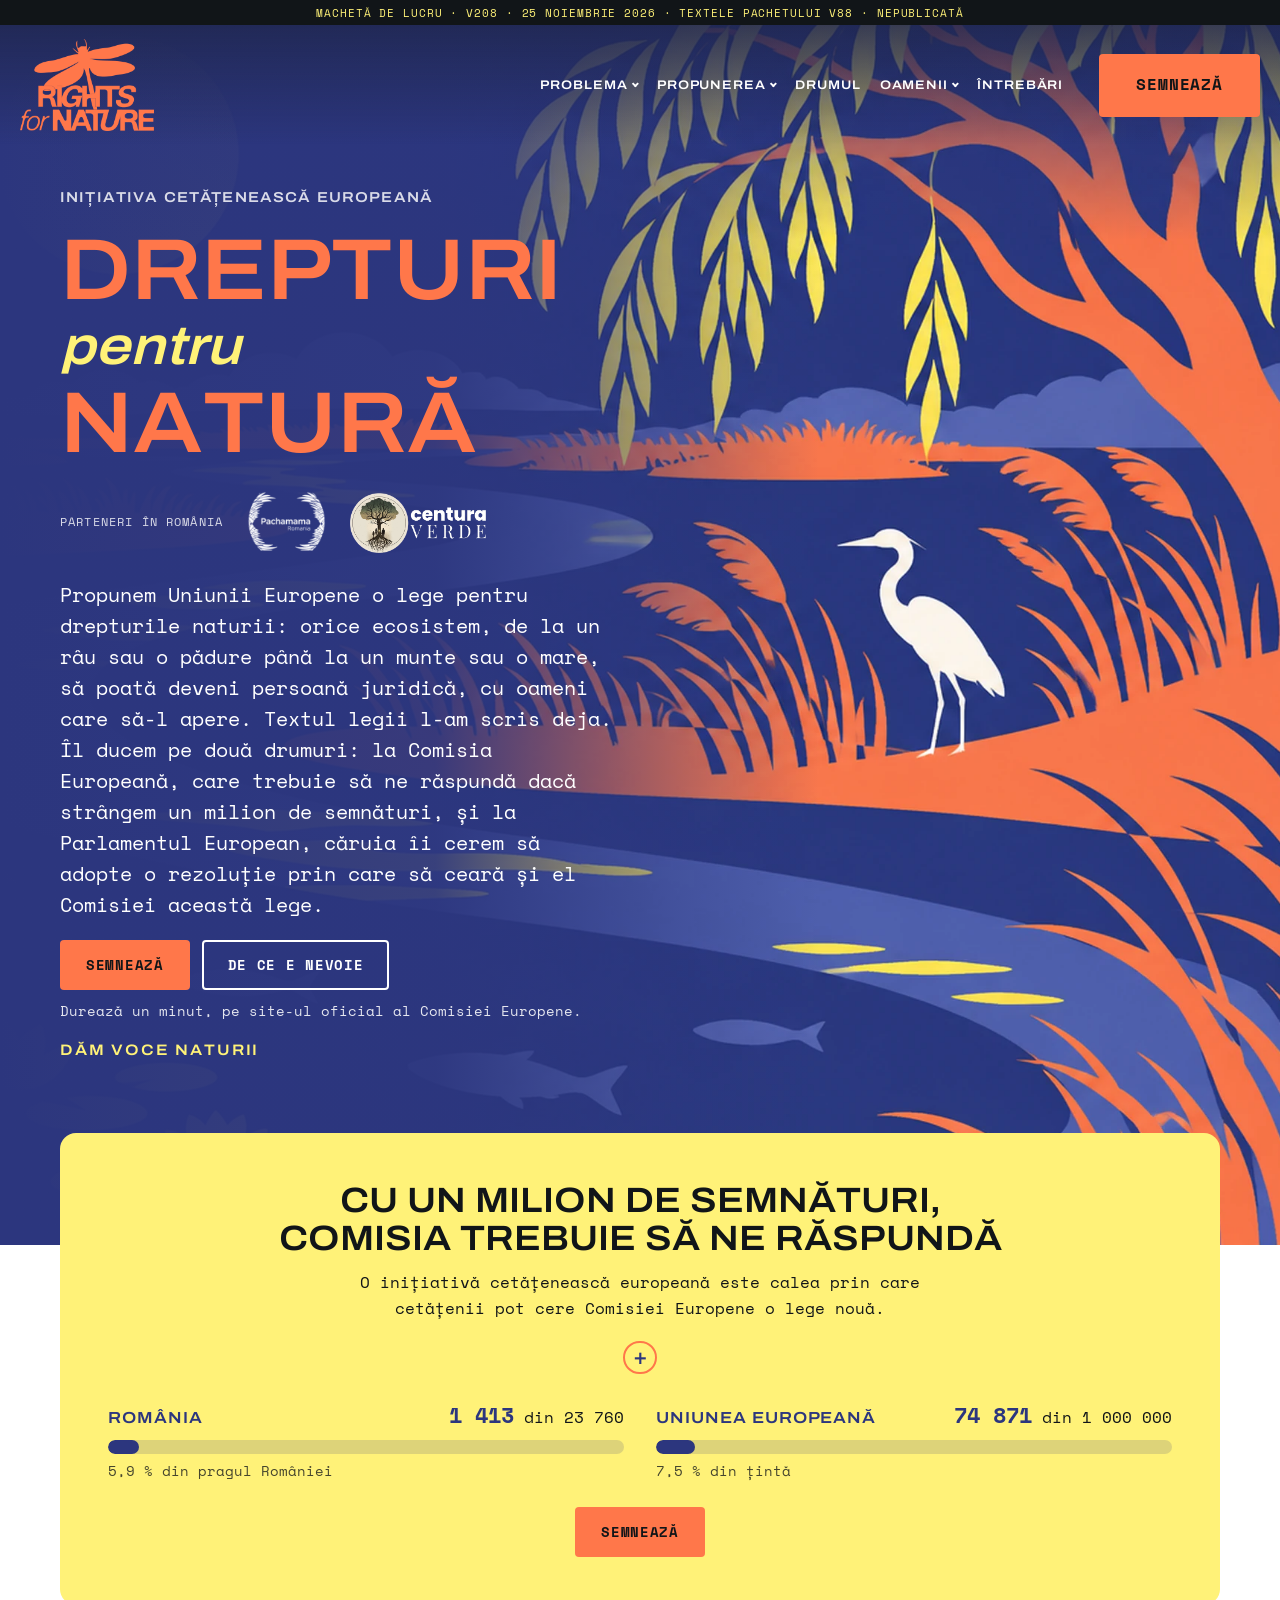
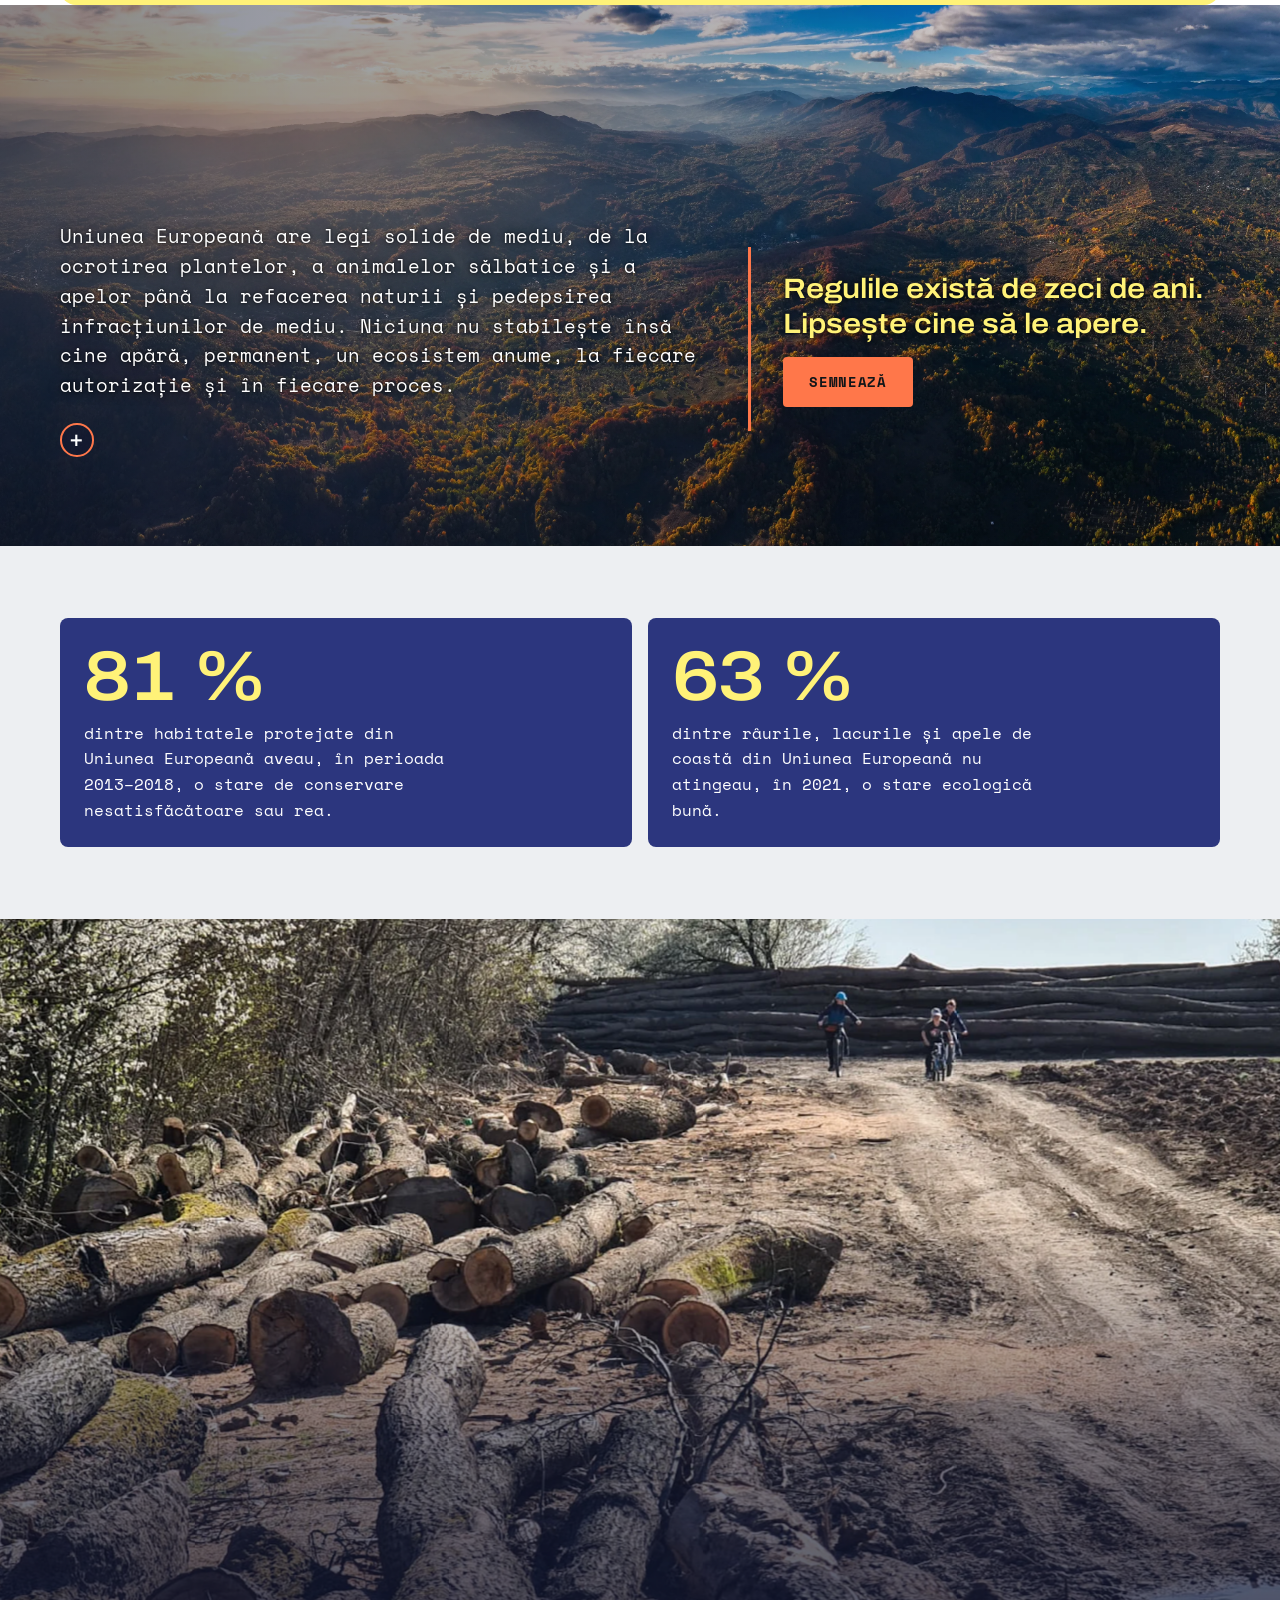
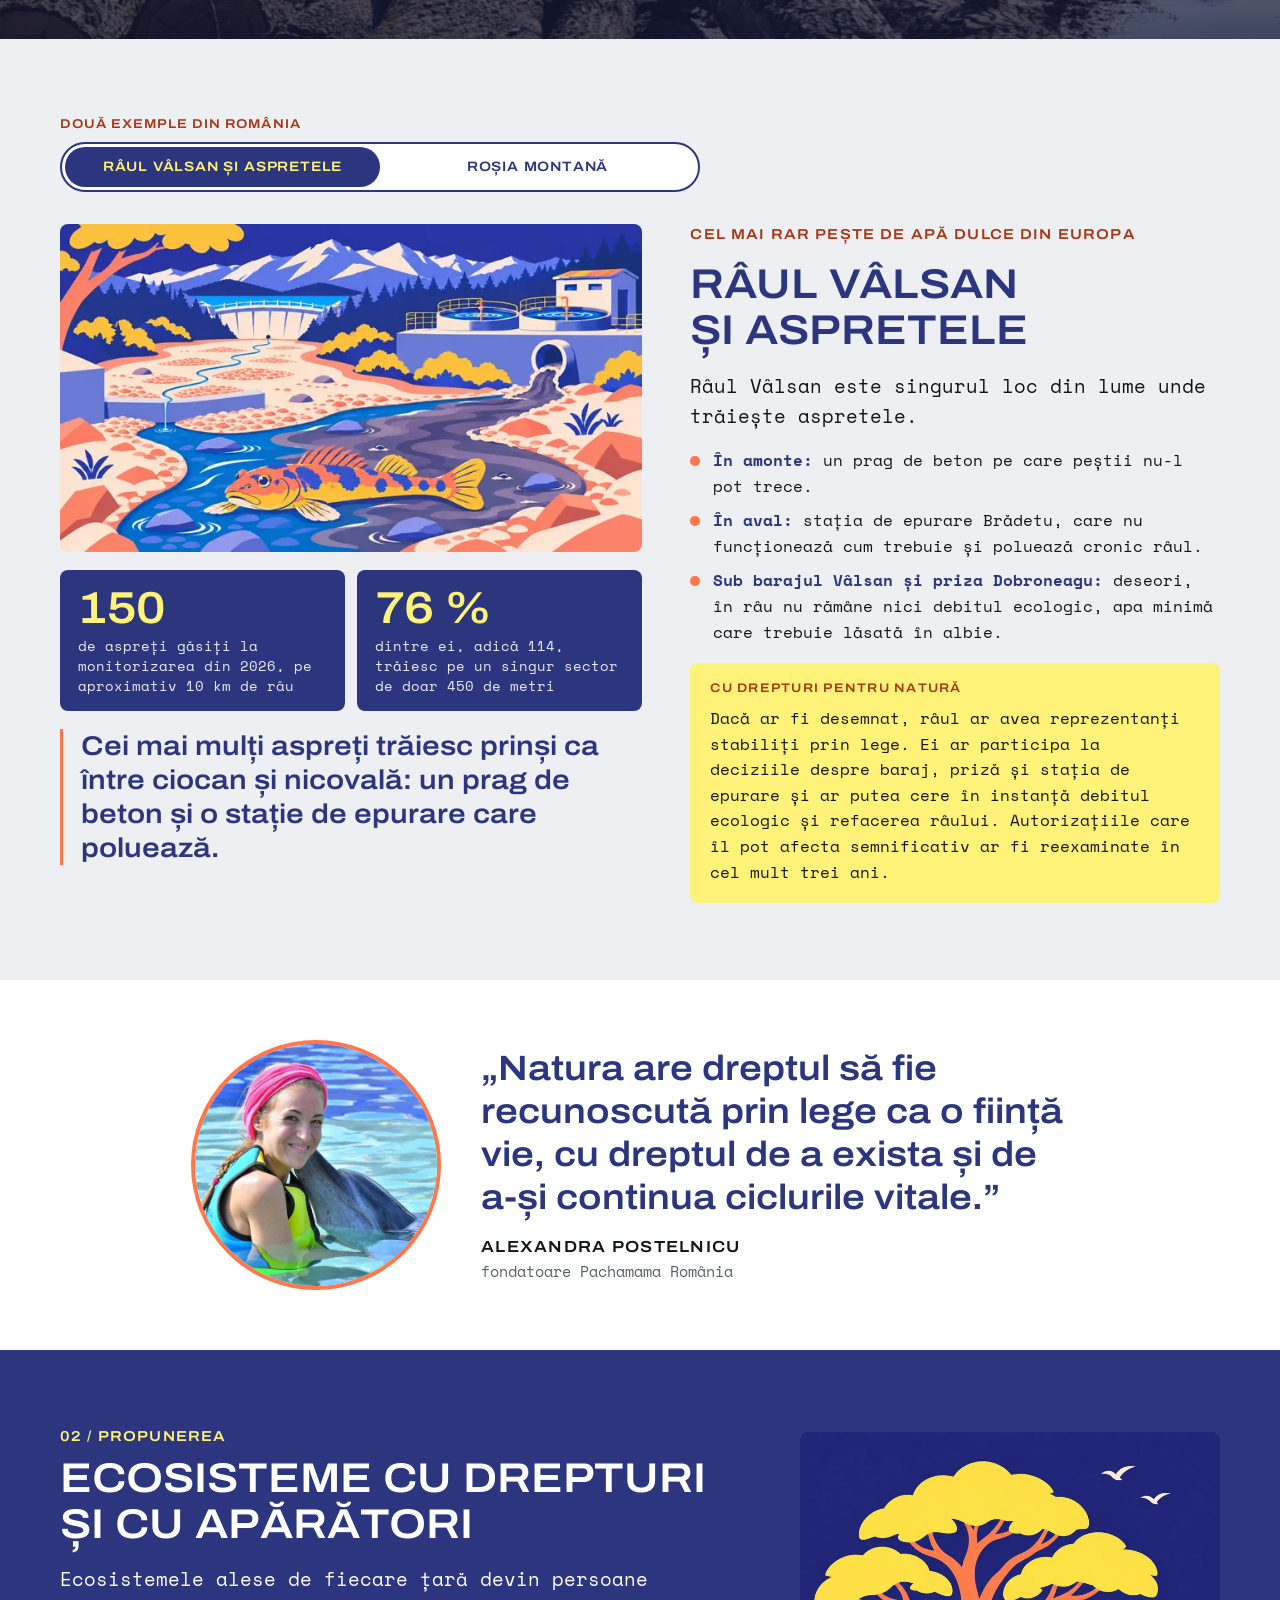
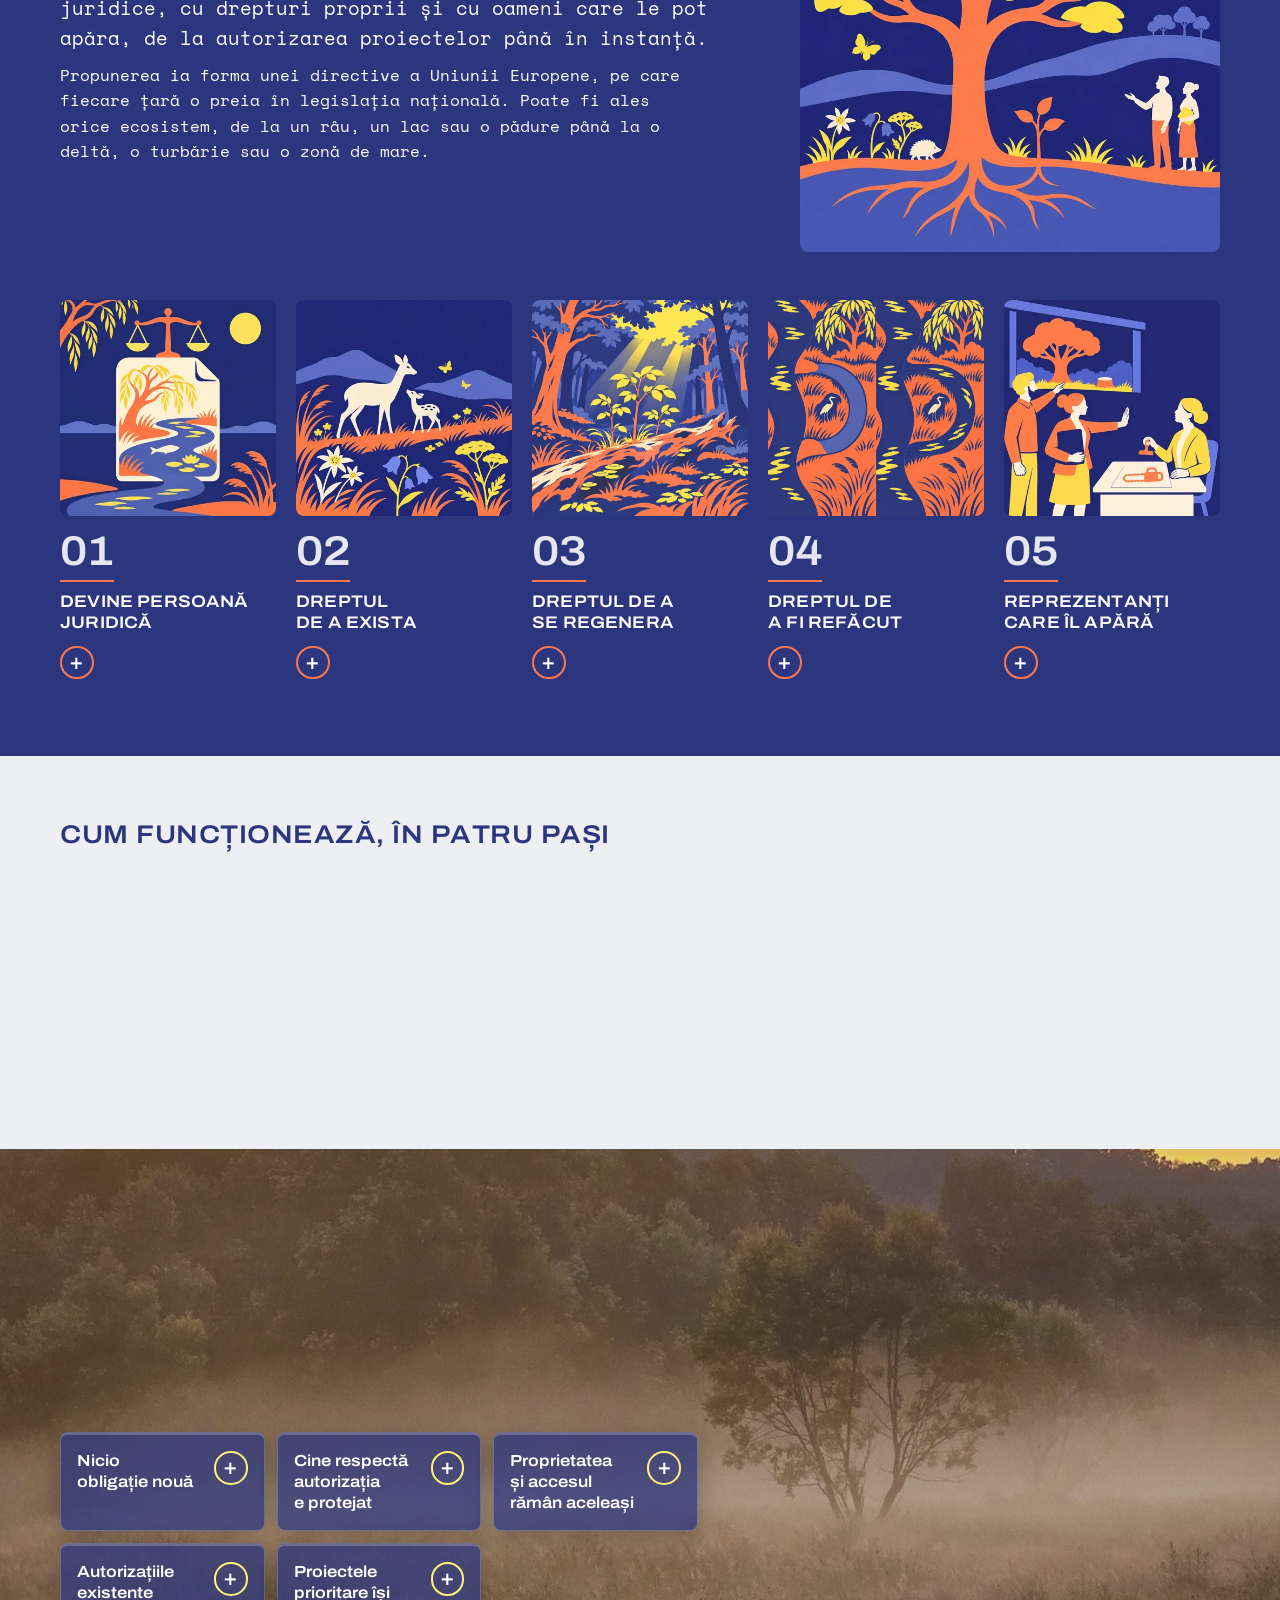
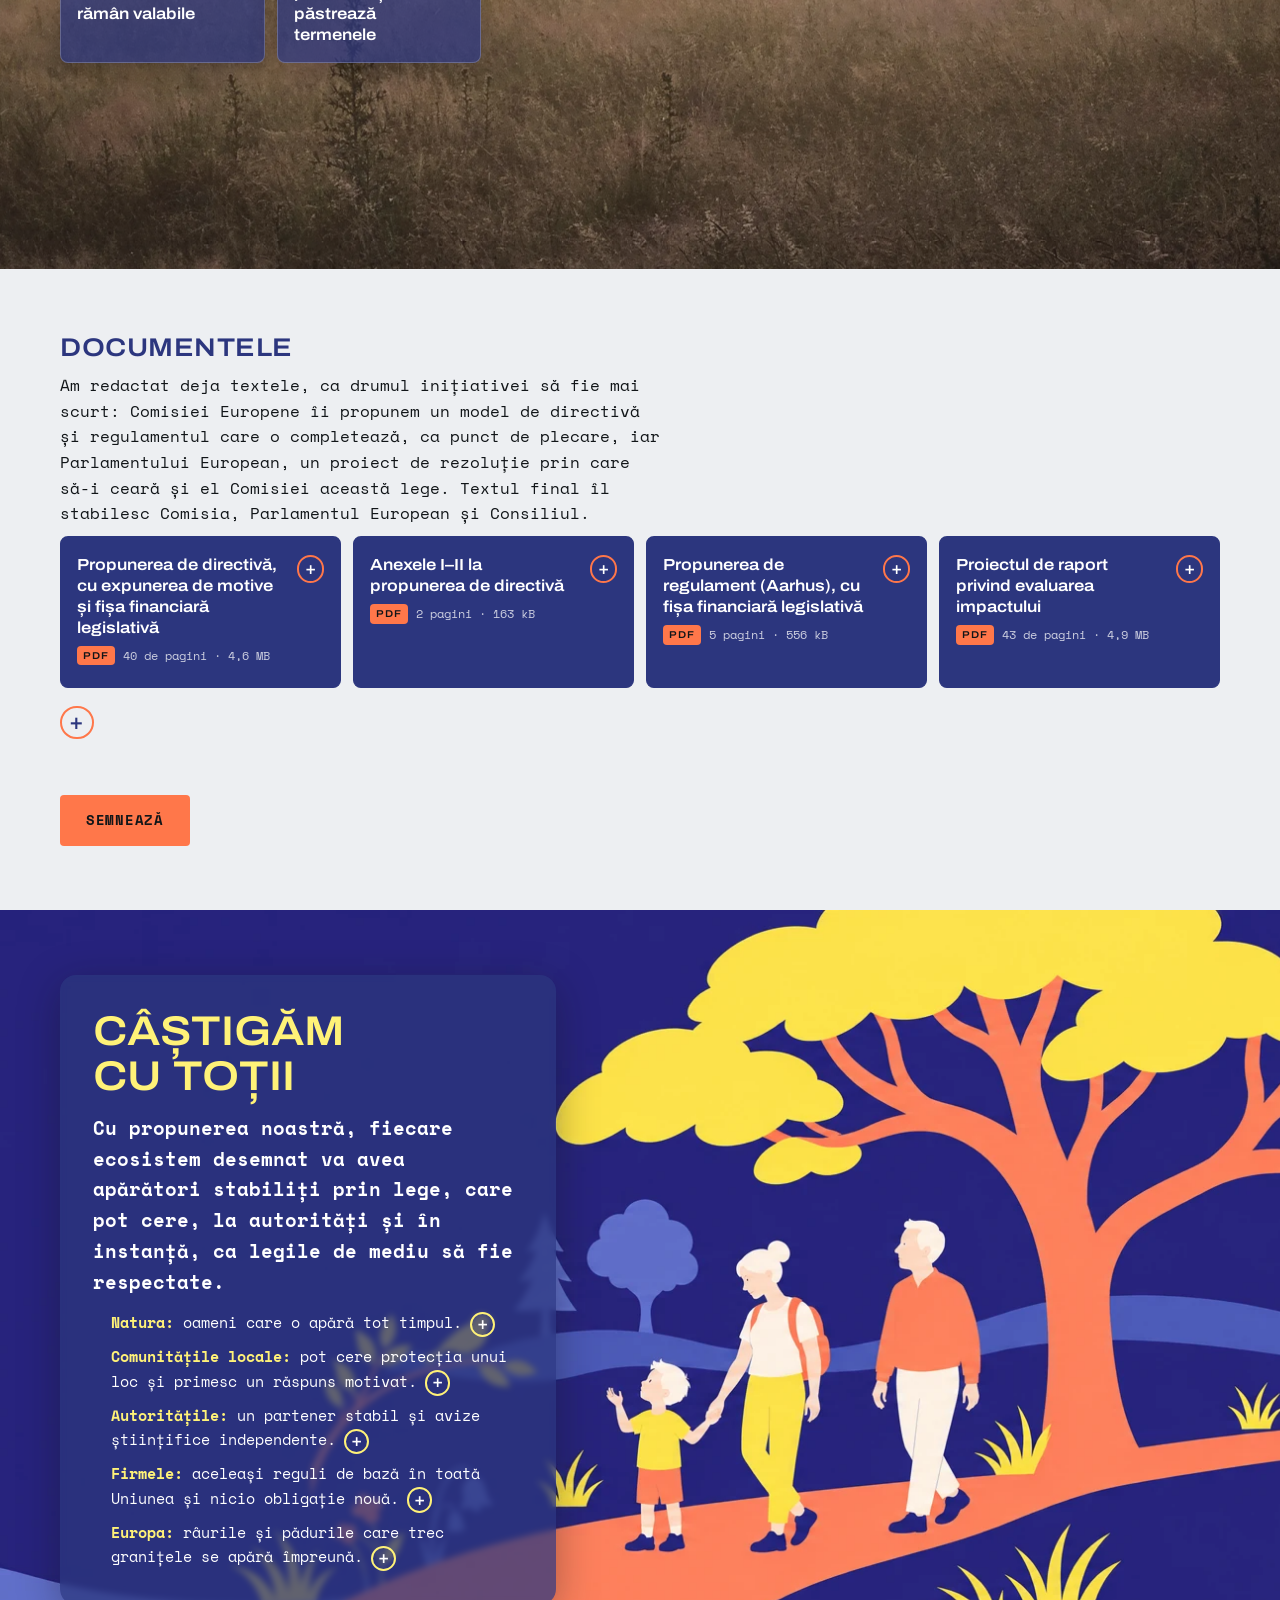
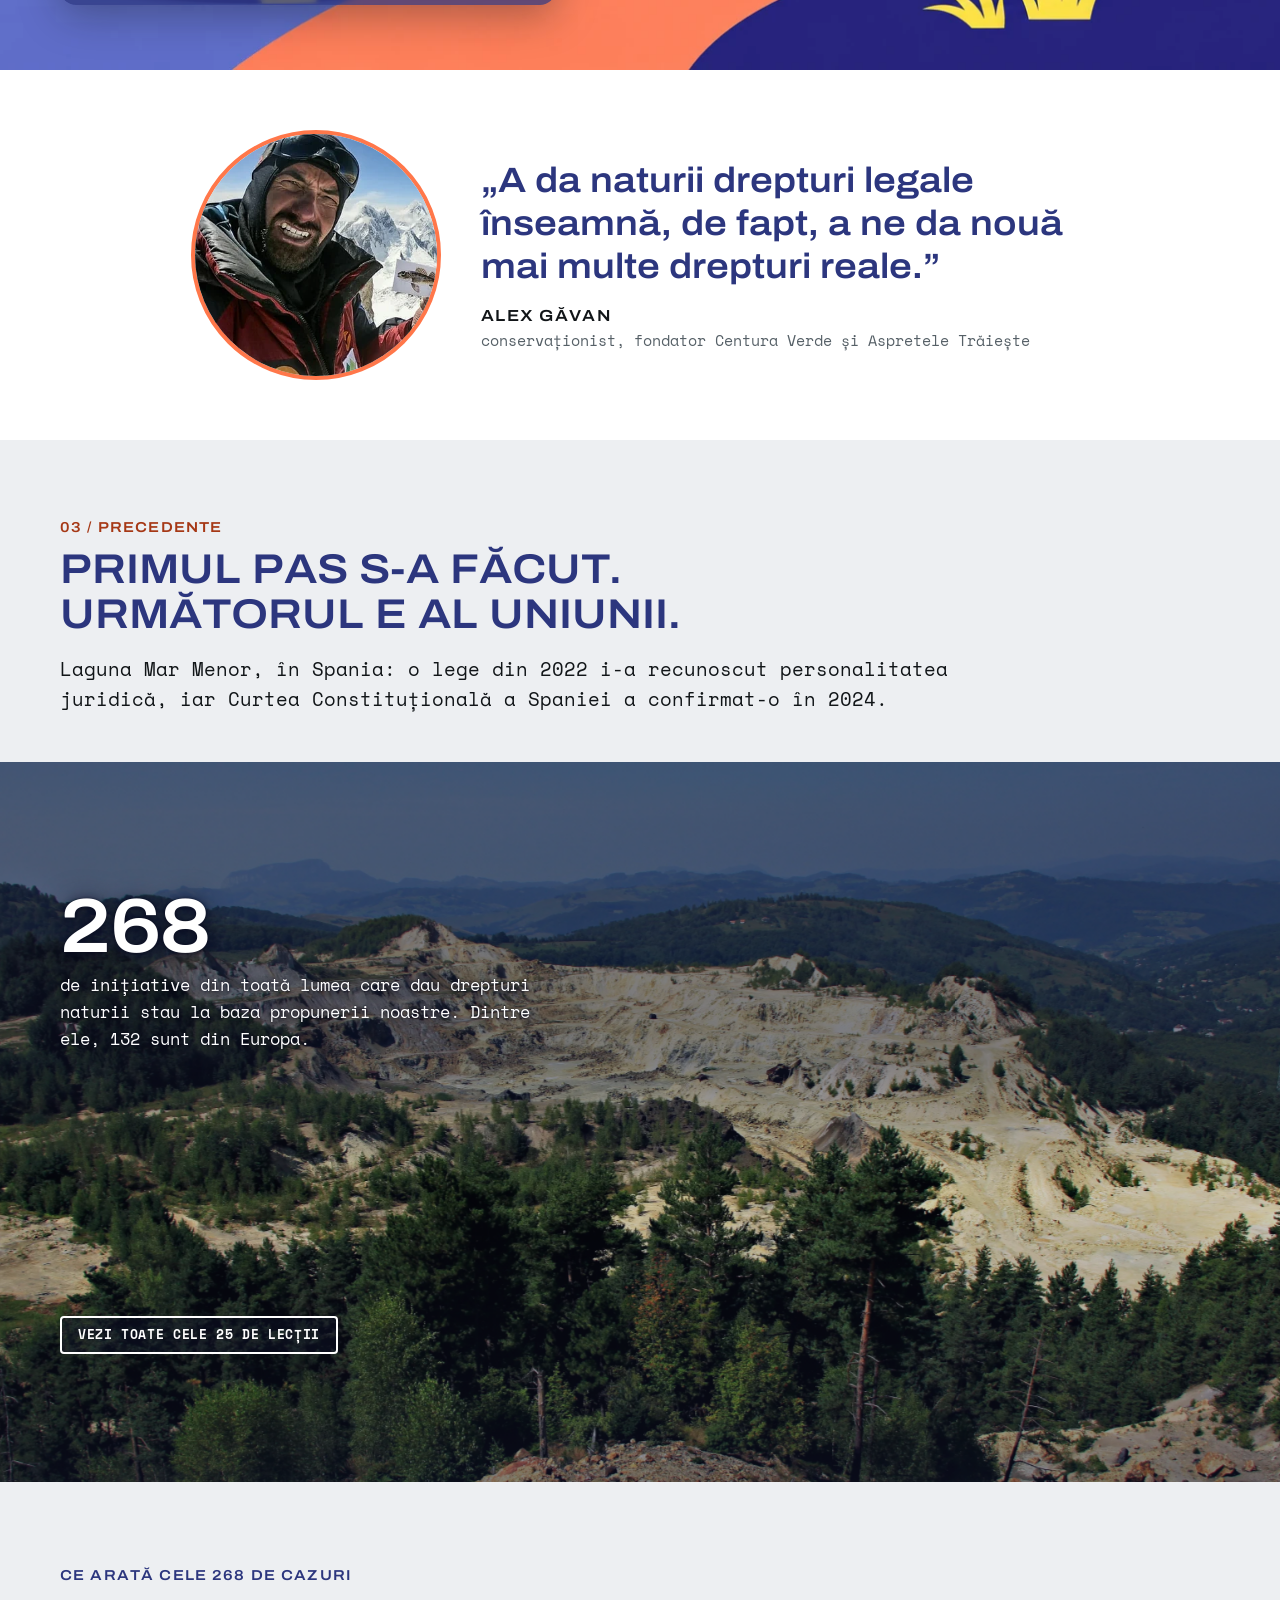
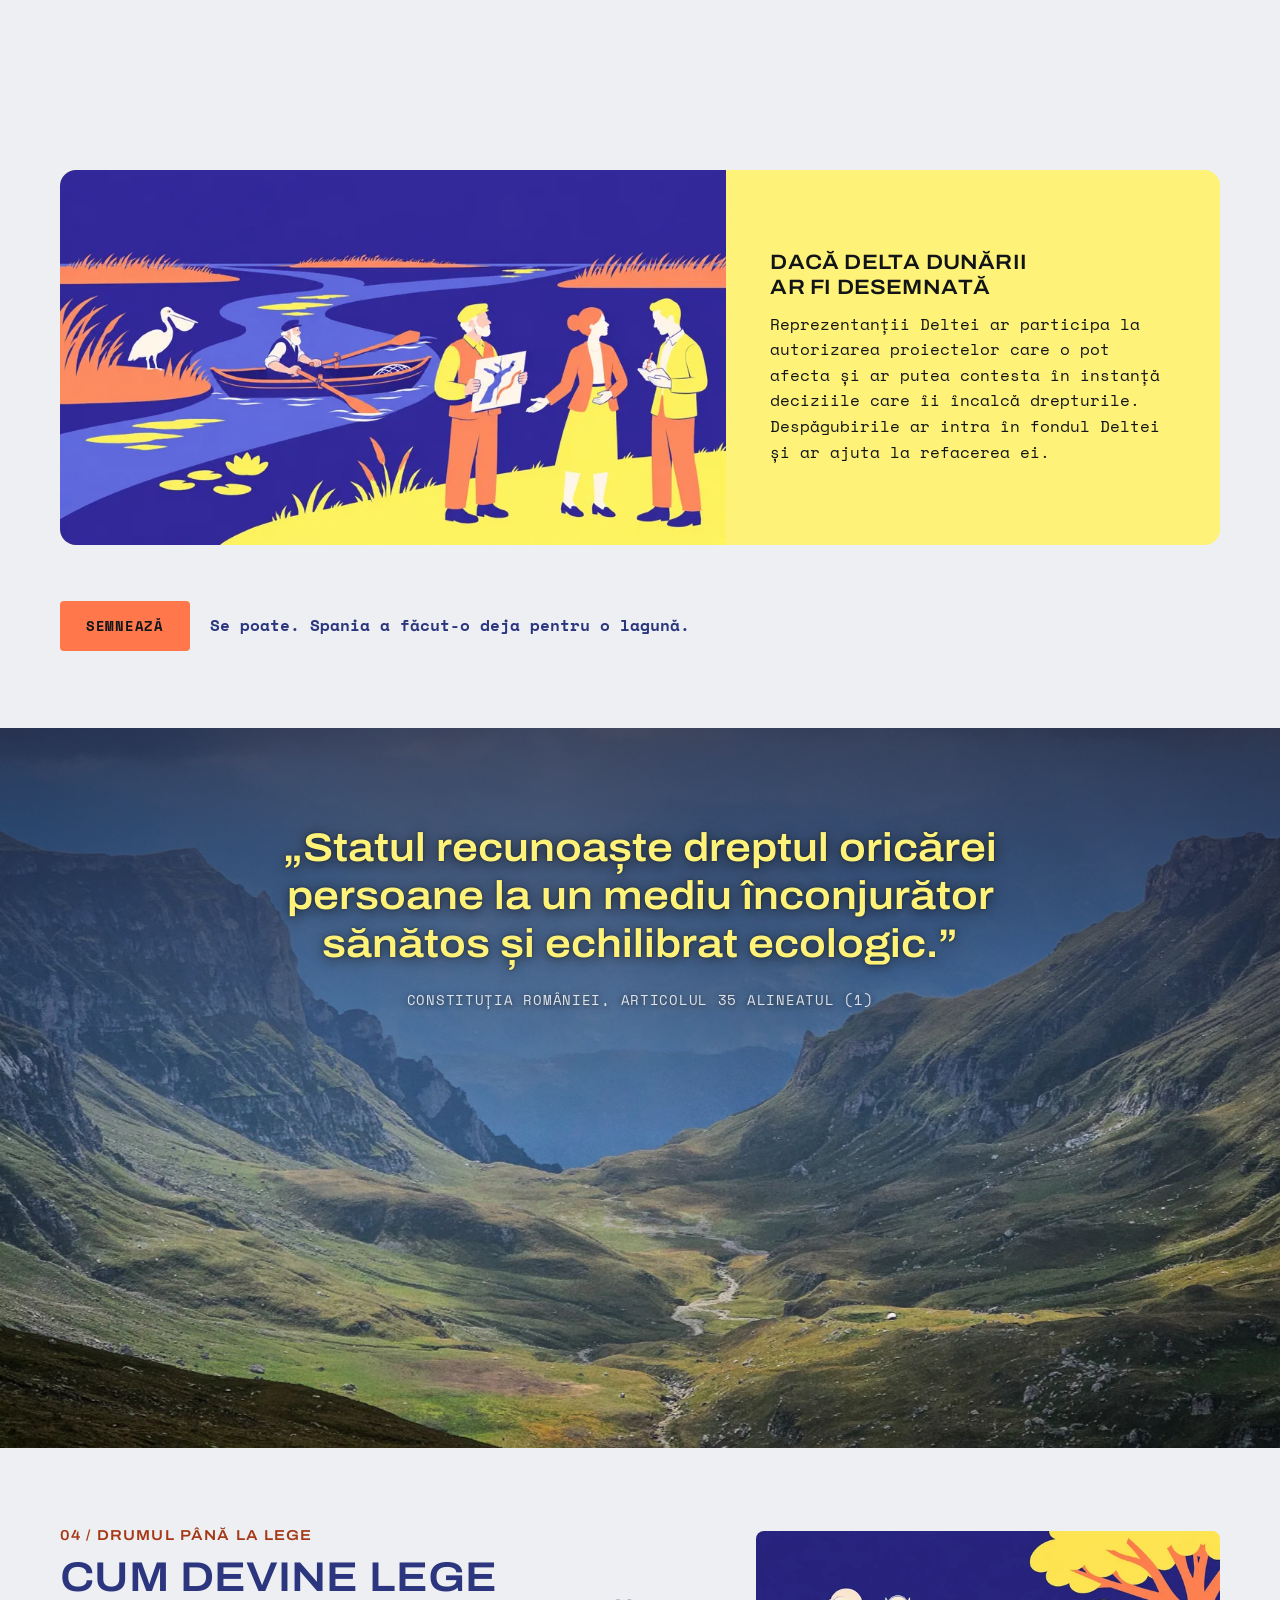
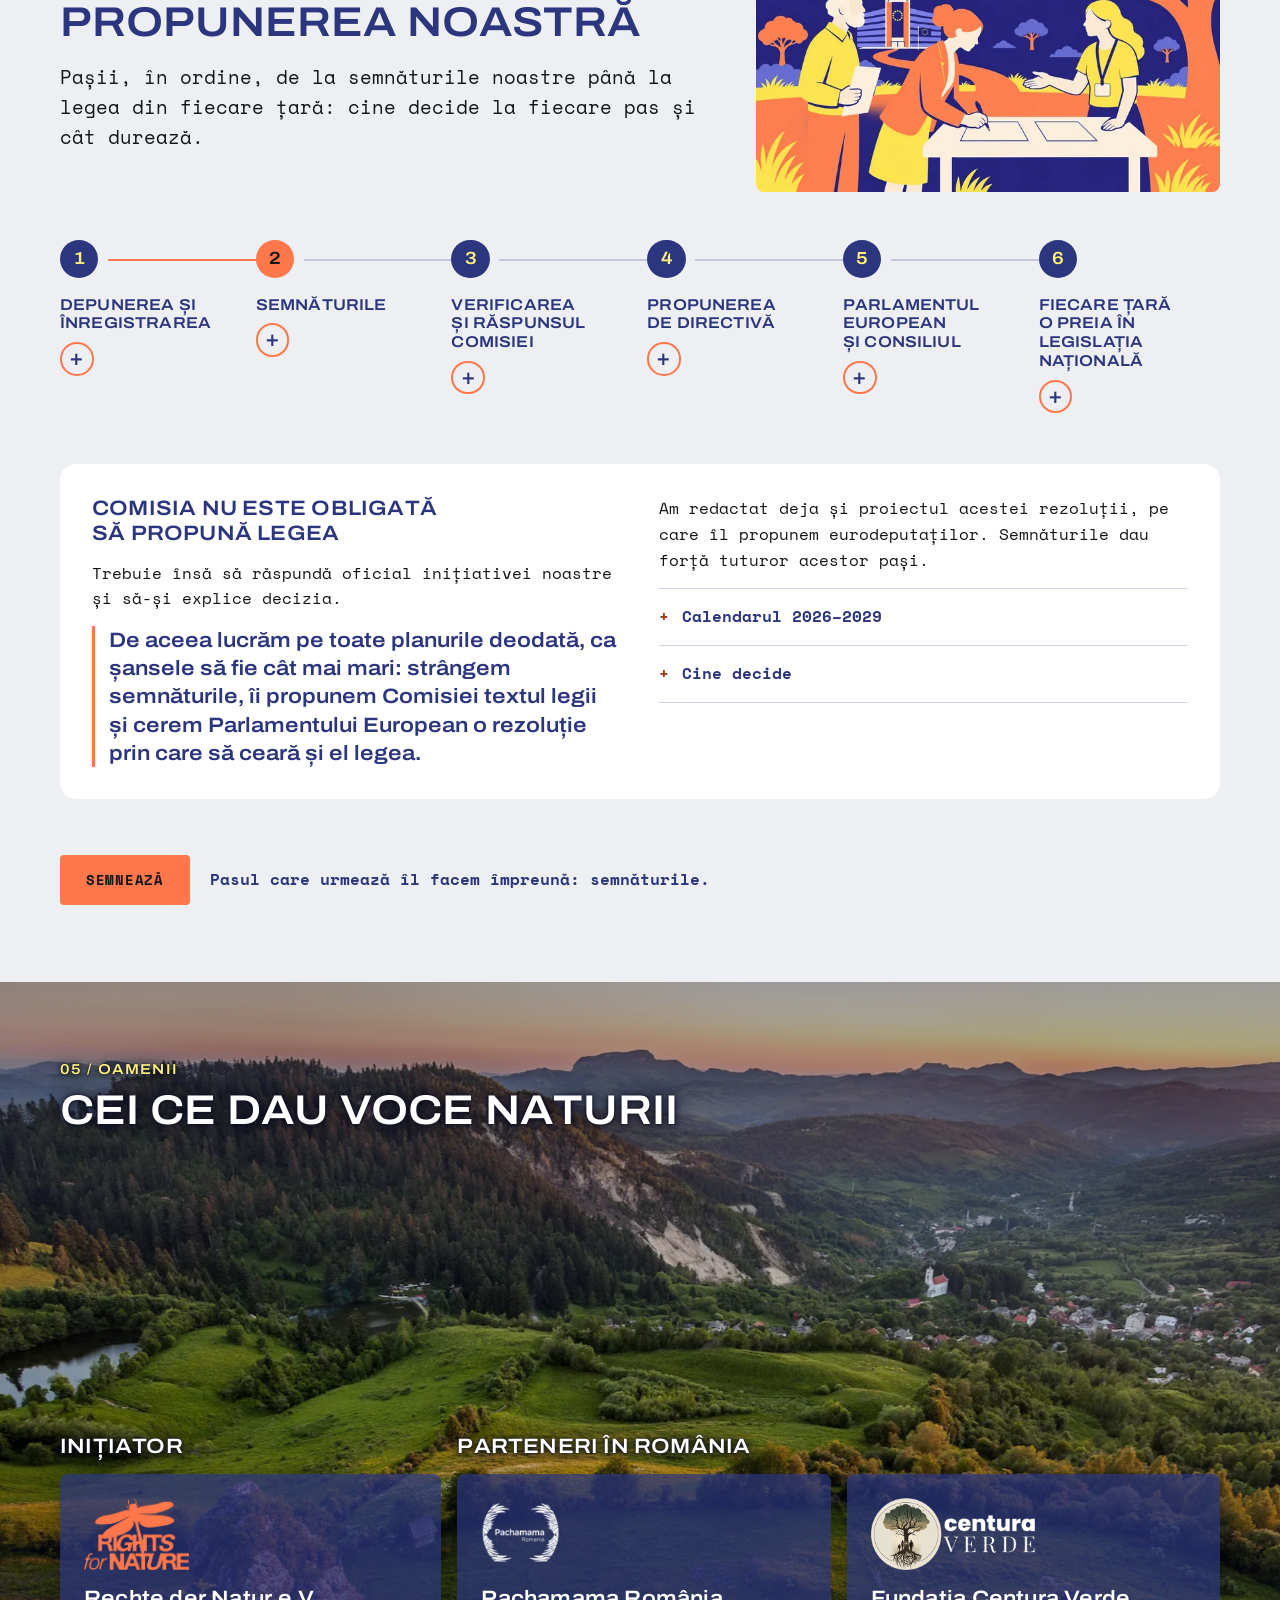
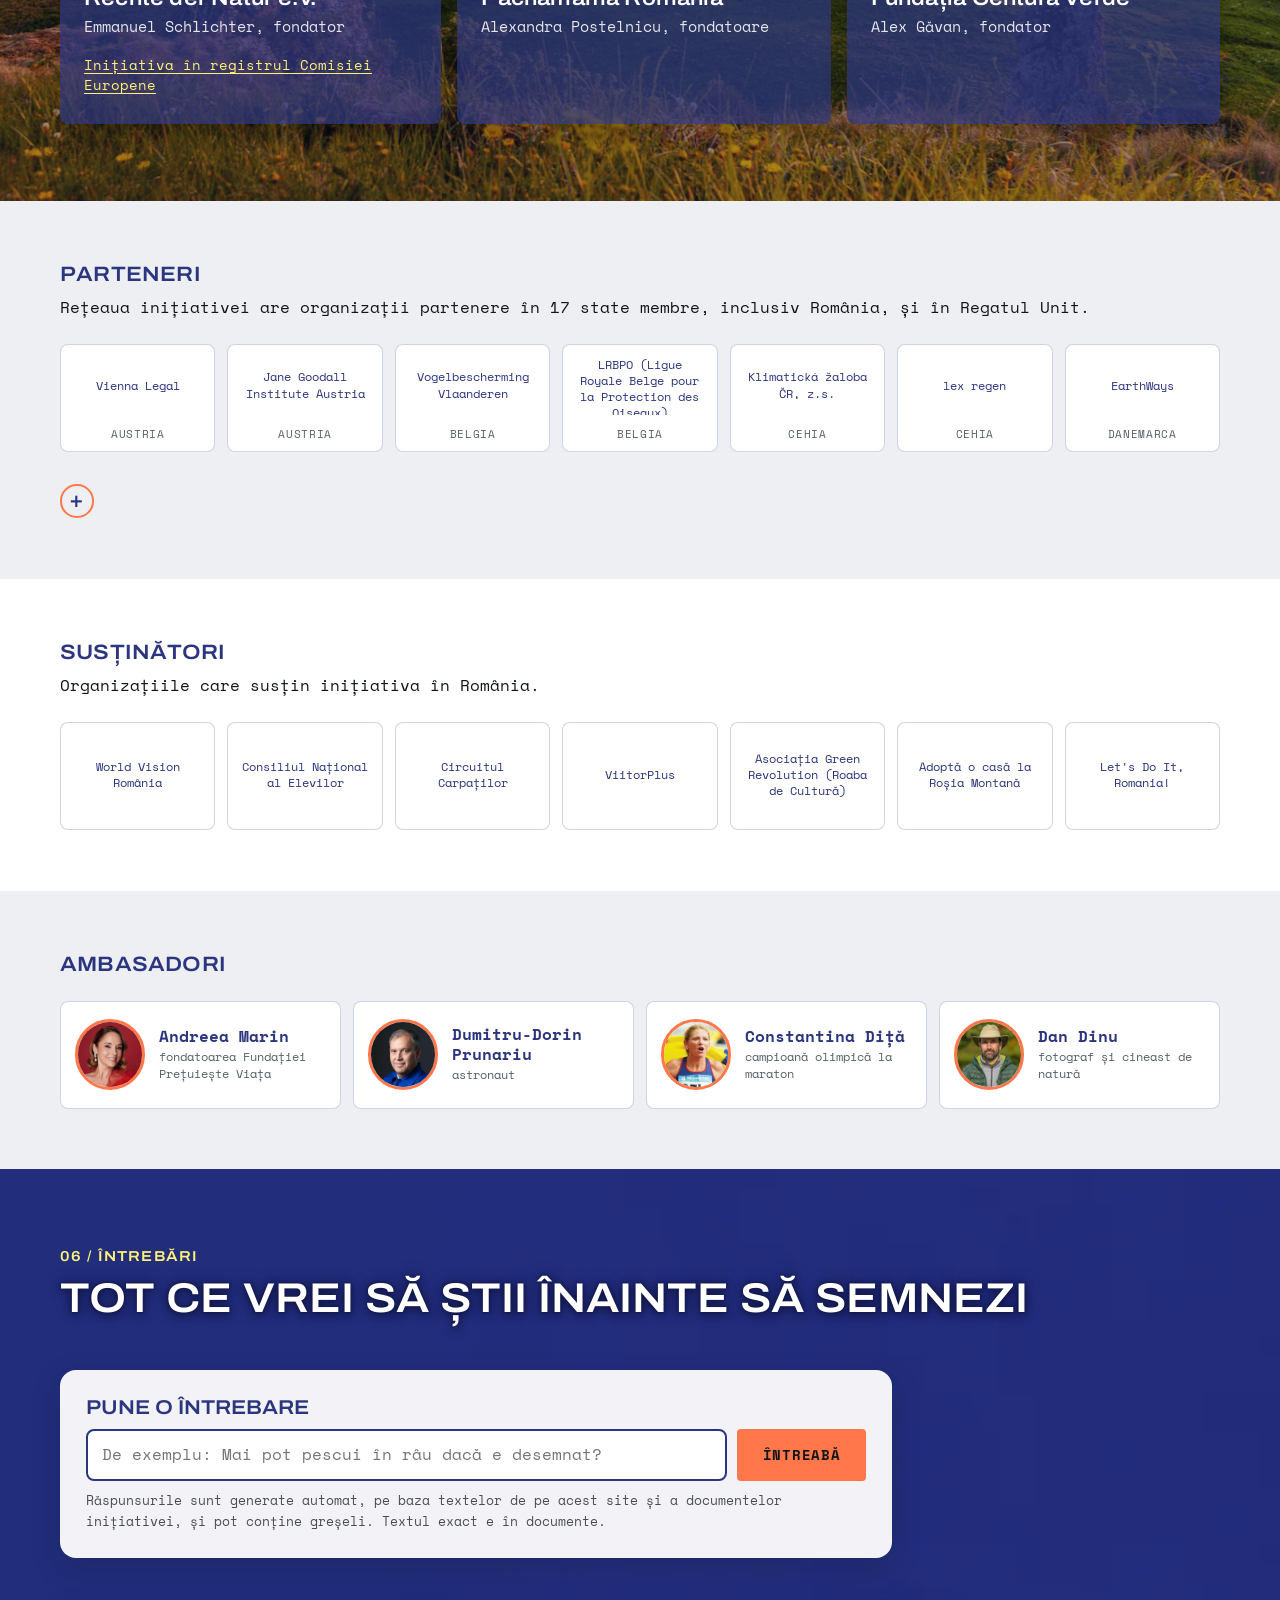
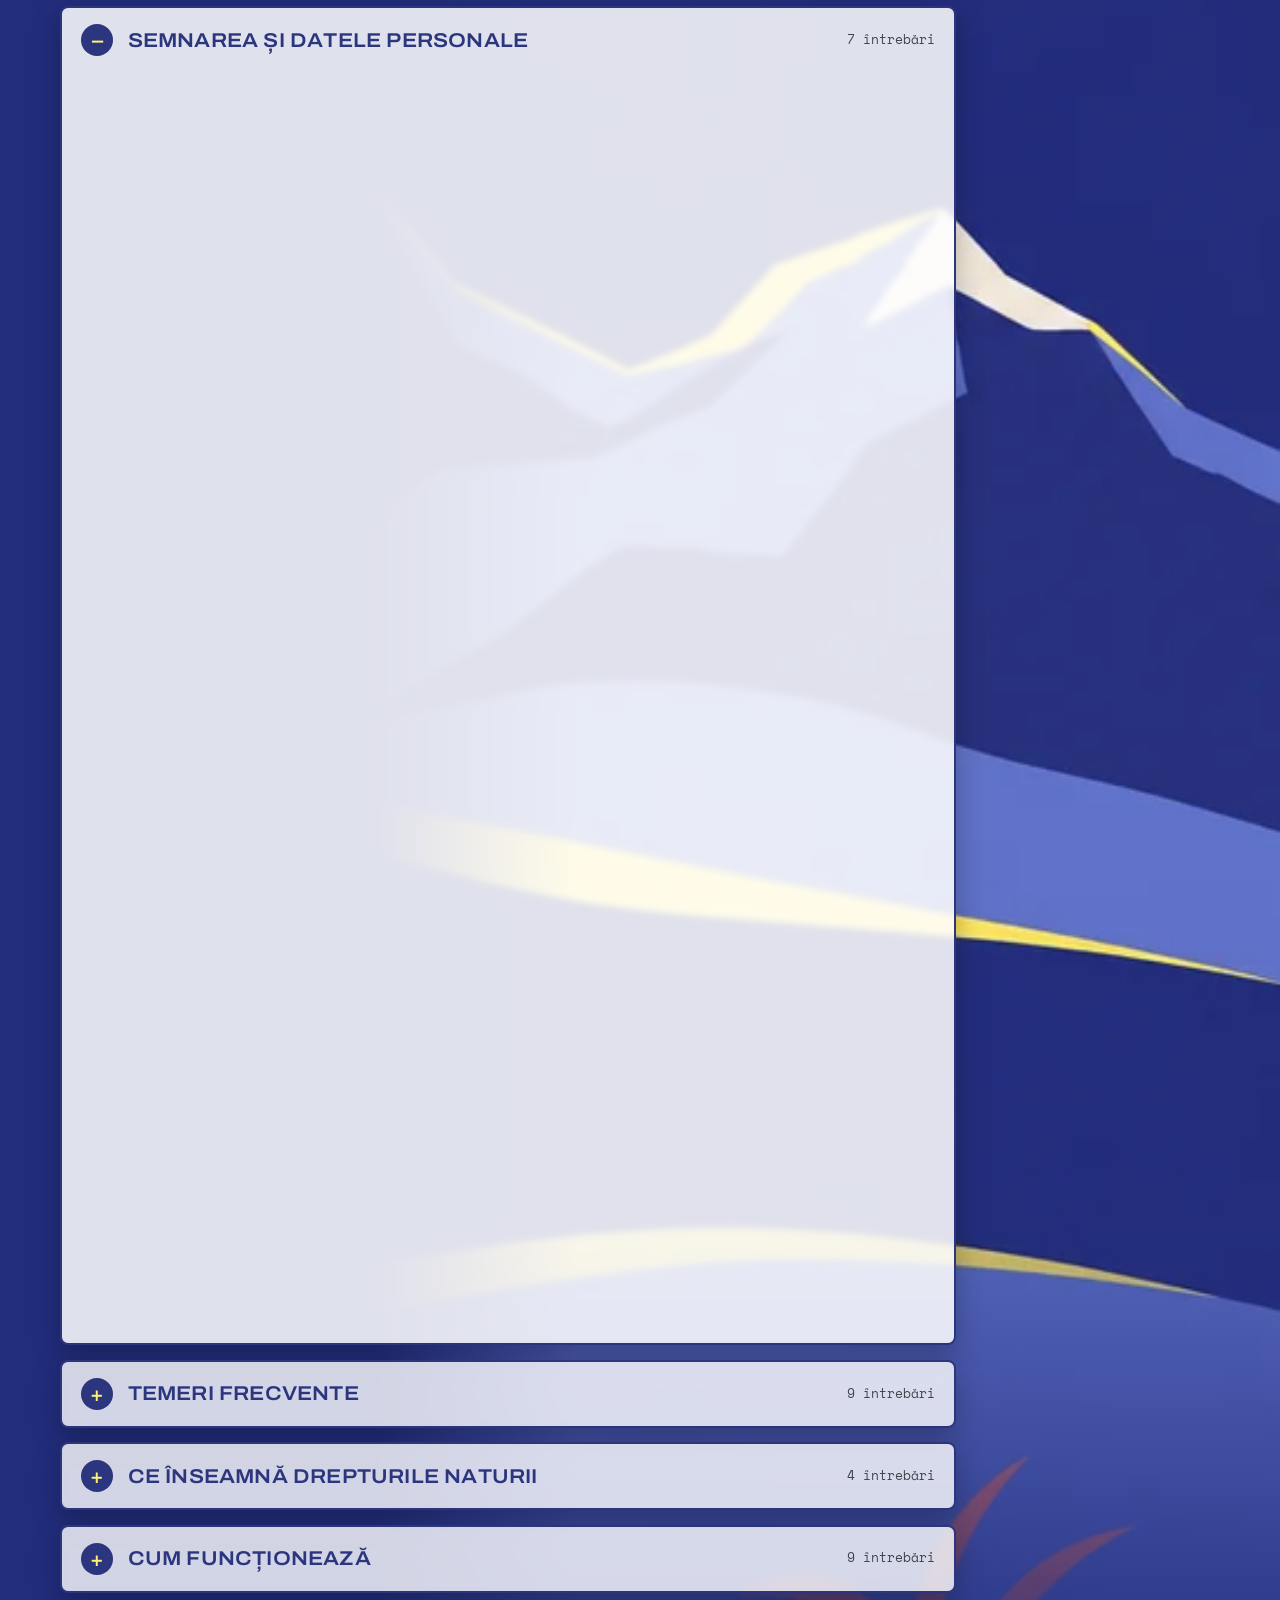
==== commit f36a98da: "v208: R1 A (rand sub buton)" ====
--- a/index.html
+++ b/index.html
@@ -30,13 +30,13 @@
 <link rel="preload" href="assets/img/ilustratie-rfn.webp" as="image" type="image/webp" fetchpriority="high">
 <link rel="preload" href="assets/fonts/RFNDisplay-Regular.woff2" as="font" type="font/woff2" crossorigin>
 <link rel="preload" href="assets/fonts/RFNMono-Regular.woff2" as="font" type="font/woff2" crossorigin>
-<link rel="stylesheet" href="assets/css/site.css?v207">
+<link rel="stylesheet" href="assets/css/site.css?v208">
 </head>
 <body>
 <a class="skip" href="#continut">Sari la conținut</a>
 
 <header class="site-header" id="antet">
-  <div class="draft-strip"><div class="wrap">Machetă de lucru · v207 · 25 noiembrie 2026 · textele pachetului v88 · nepublicată</div></div>
+  <div class="draft-strip"><div class="wrap">Machetă de lucru · v208 · 25 noiembrie 2026 · textele pachetului v88 · nepublicată</div></div>
   <div class="wrap header-inner">
     <a class="brand" href="#sus" aria-label="Rights for Nature, începutul paginii">
       <img src="assets/img/sigla-rfn.png" alt="Rights for Nature" width="438" height="300">
@@ -123,7 +123,7 @@
         <a class="btn btn-cta" href="#semneaza" data-goatcounter-click="semneaza-inceput">Semnează</a>
         <a class="btn btn-ghost" href="#problema">De ce e nevoie</a>
       </div>
-      <p class="hero-durata">Cu un milion de semnături, Comisia Europeană trebuie să ne răspundă. Durează un minut, pe <span class="nb">site-ul</span> ei oficial.</p>
+      <p class="hero-durata">Durează un minut, pe <span class="nb">site-ul</span> oficial al Comisiei Europene.</p>
       <p class="hero-tag">Dăm voce naturii</p>
     </div>
   </section>
@@ -1292,6 +1292,6 @@
   </div>
 </footer>
 
-<script src="assets/js/site.js?v207"></script>
+<script src="assets/js/site.js?v208"></script>
 </body>
 </html>
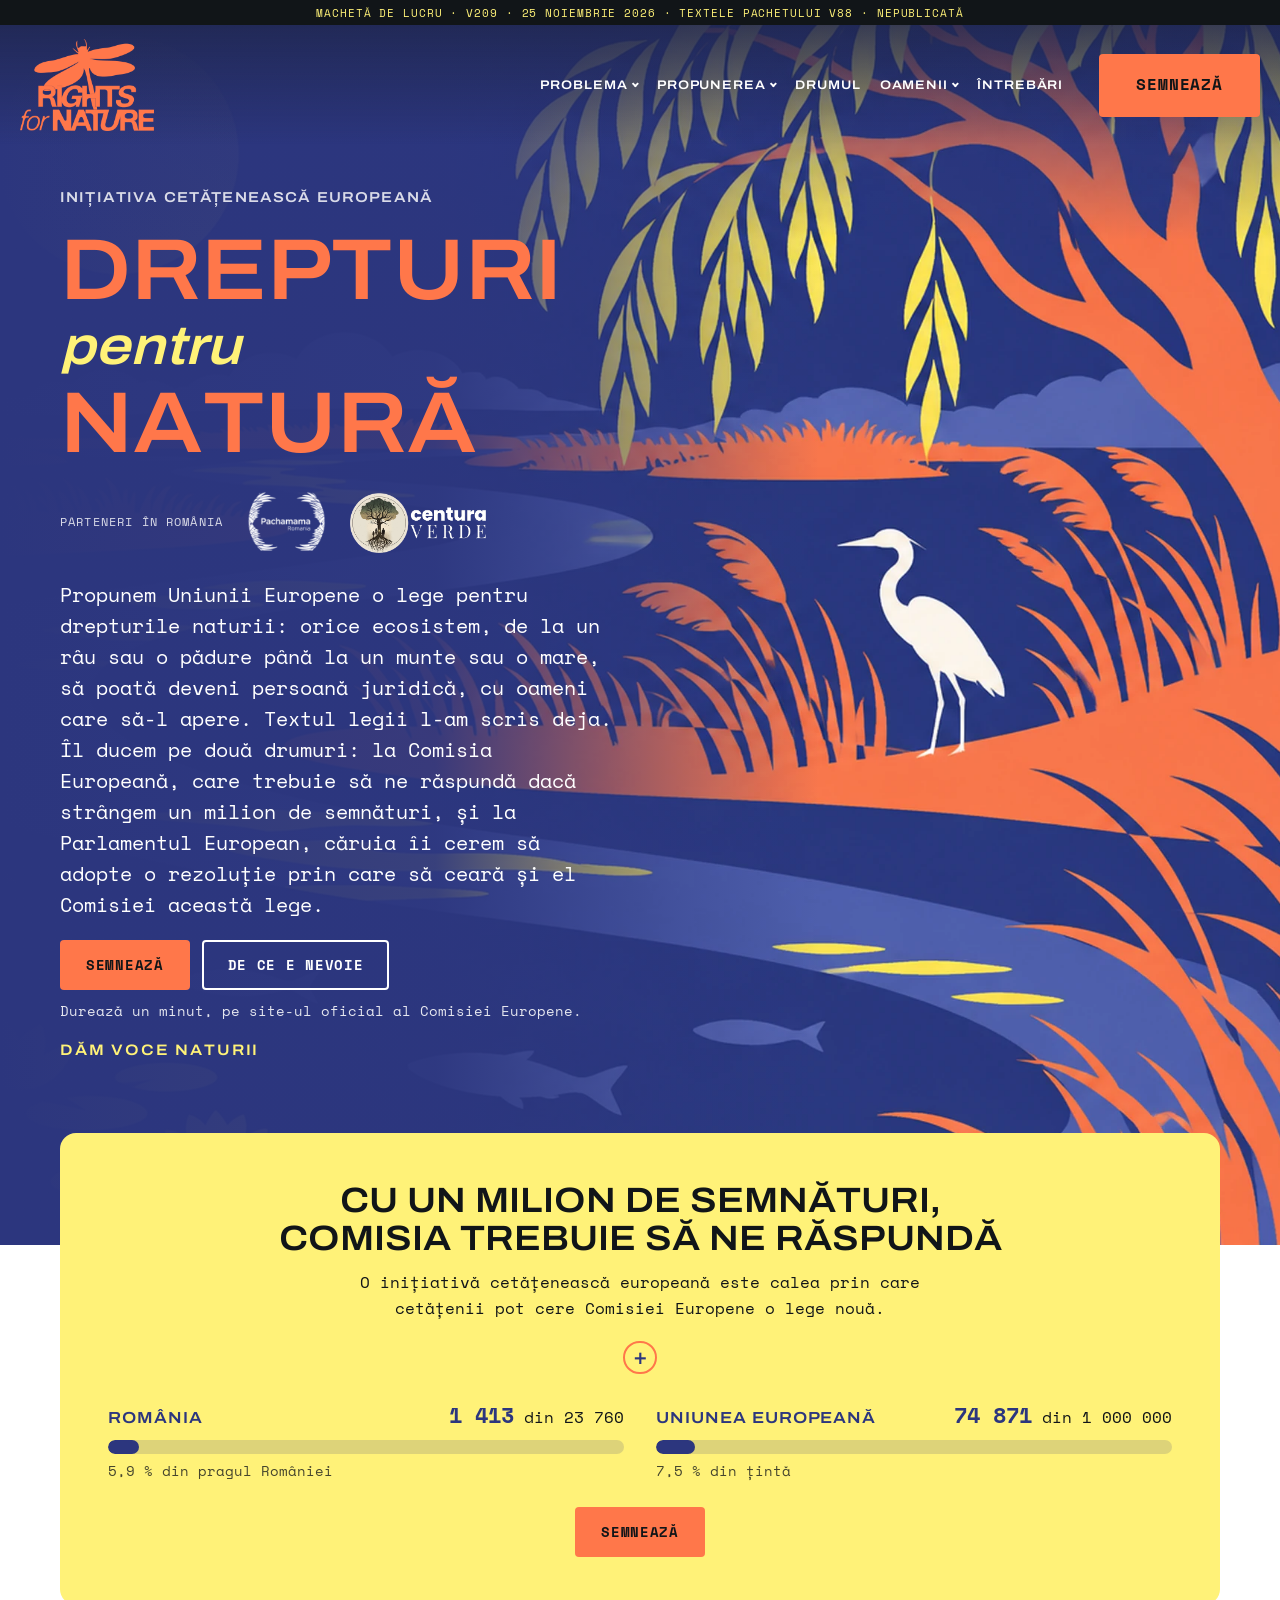
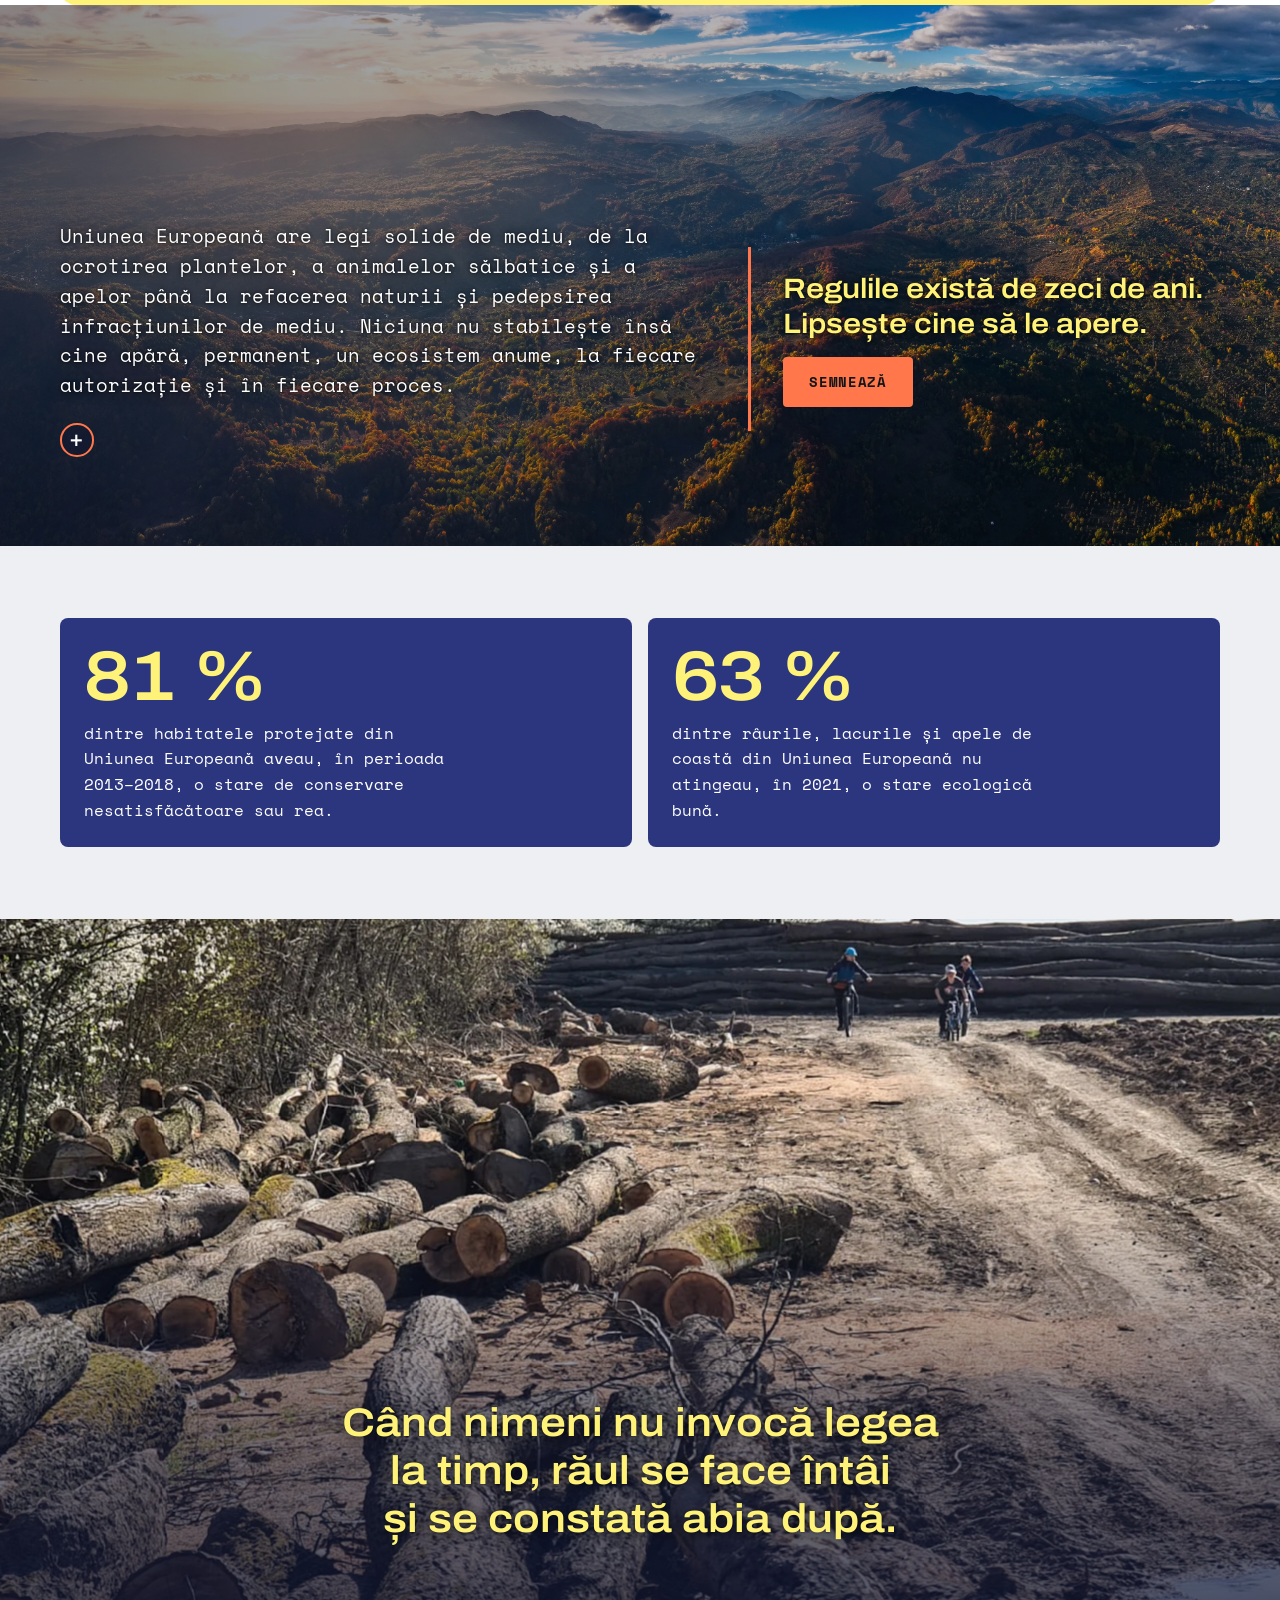
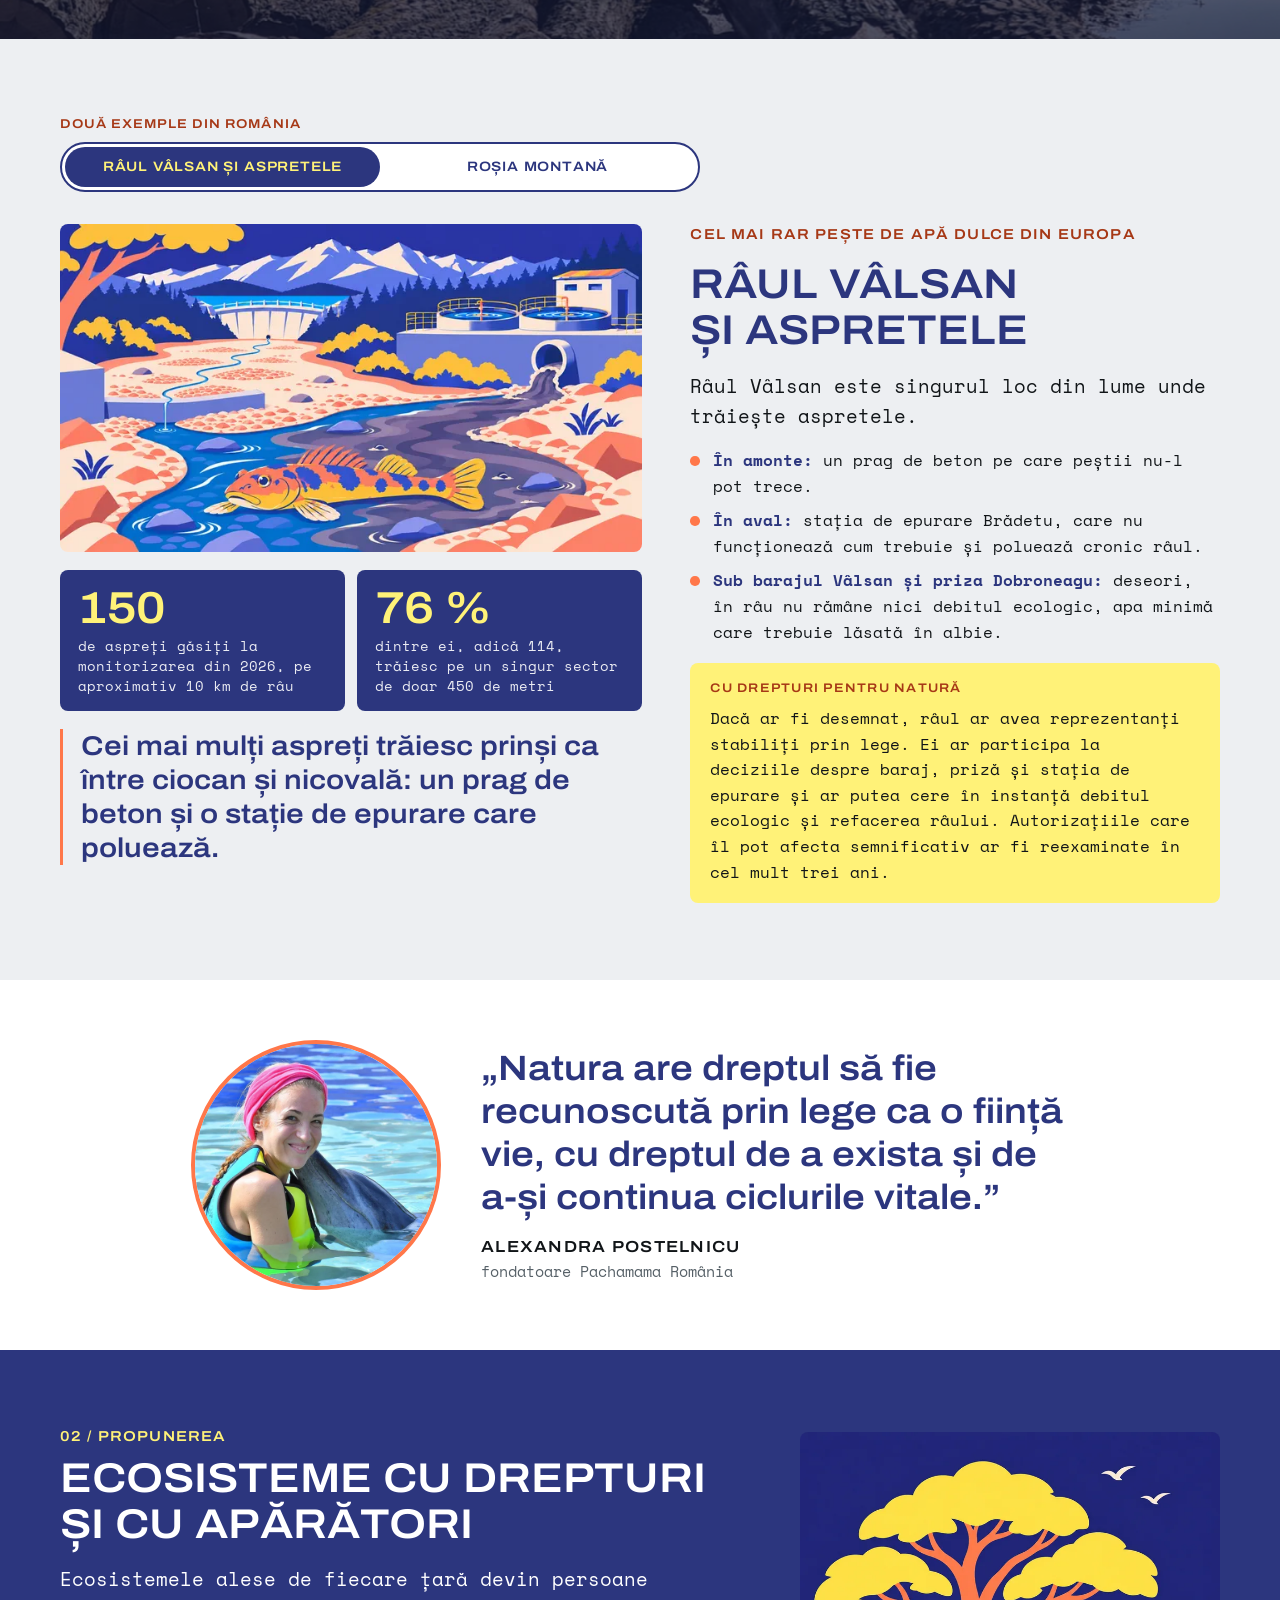
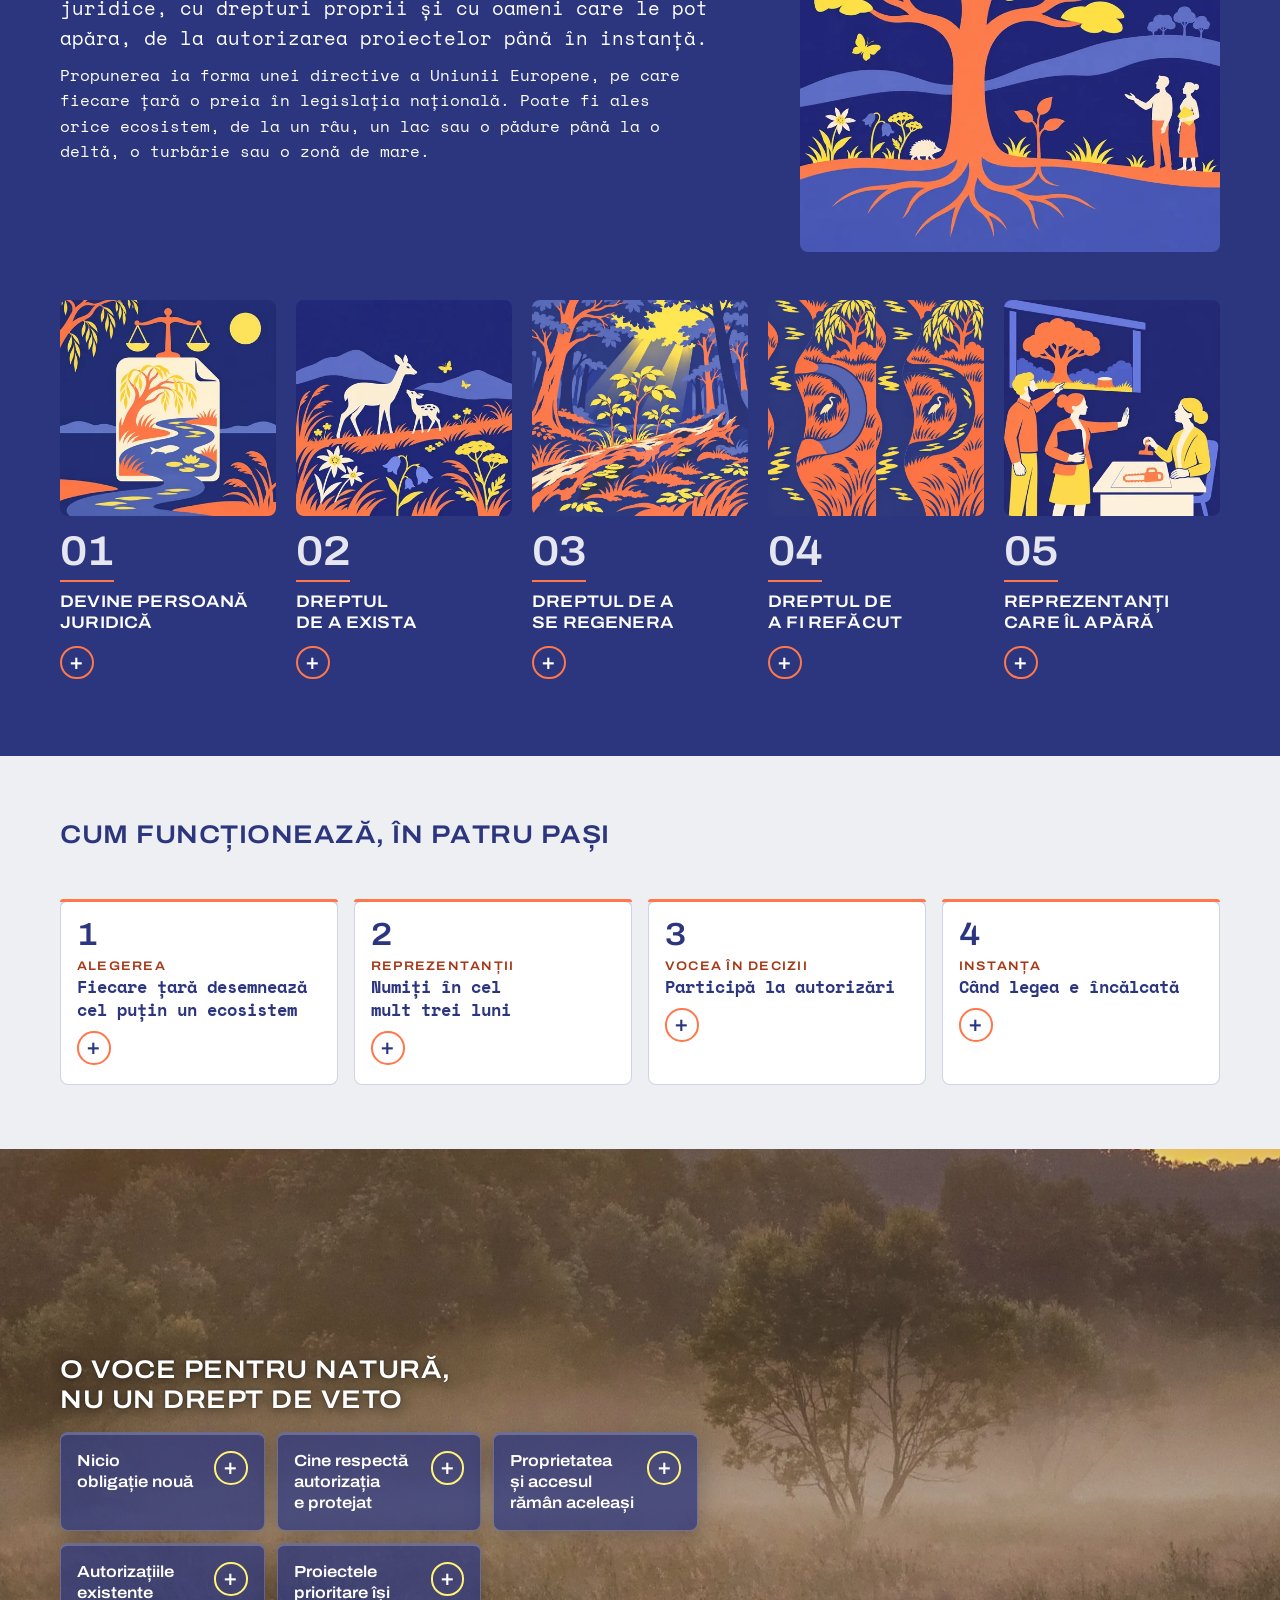
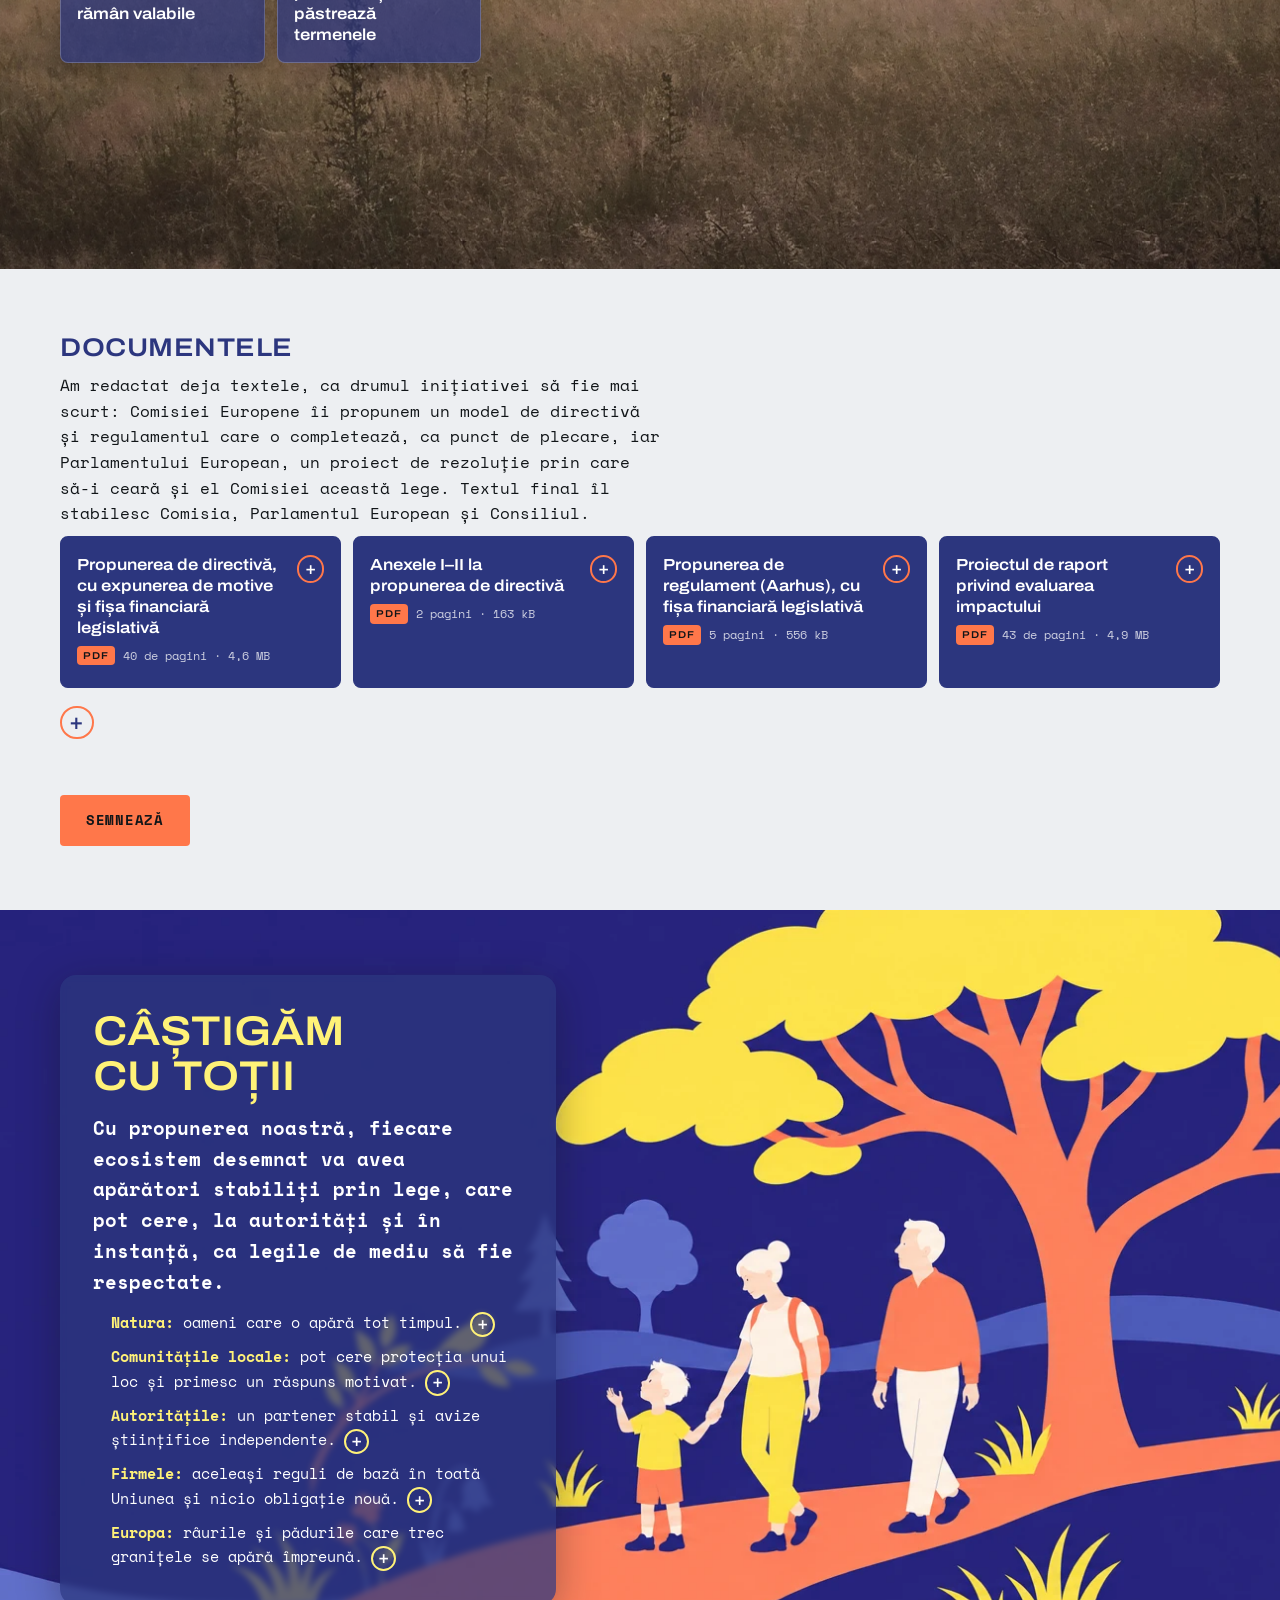
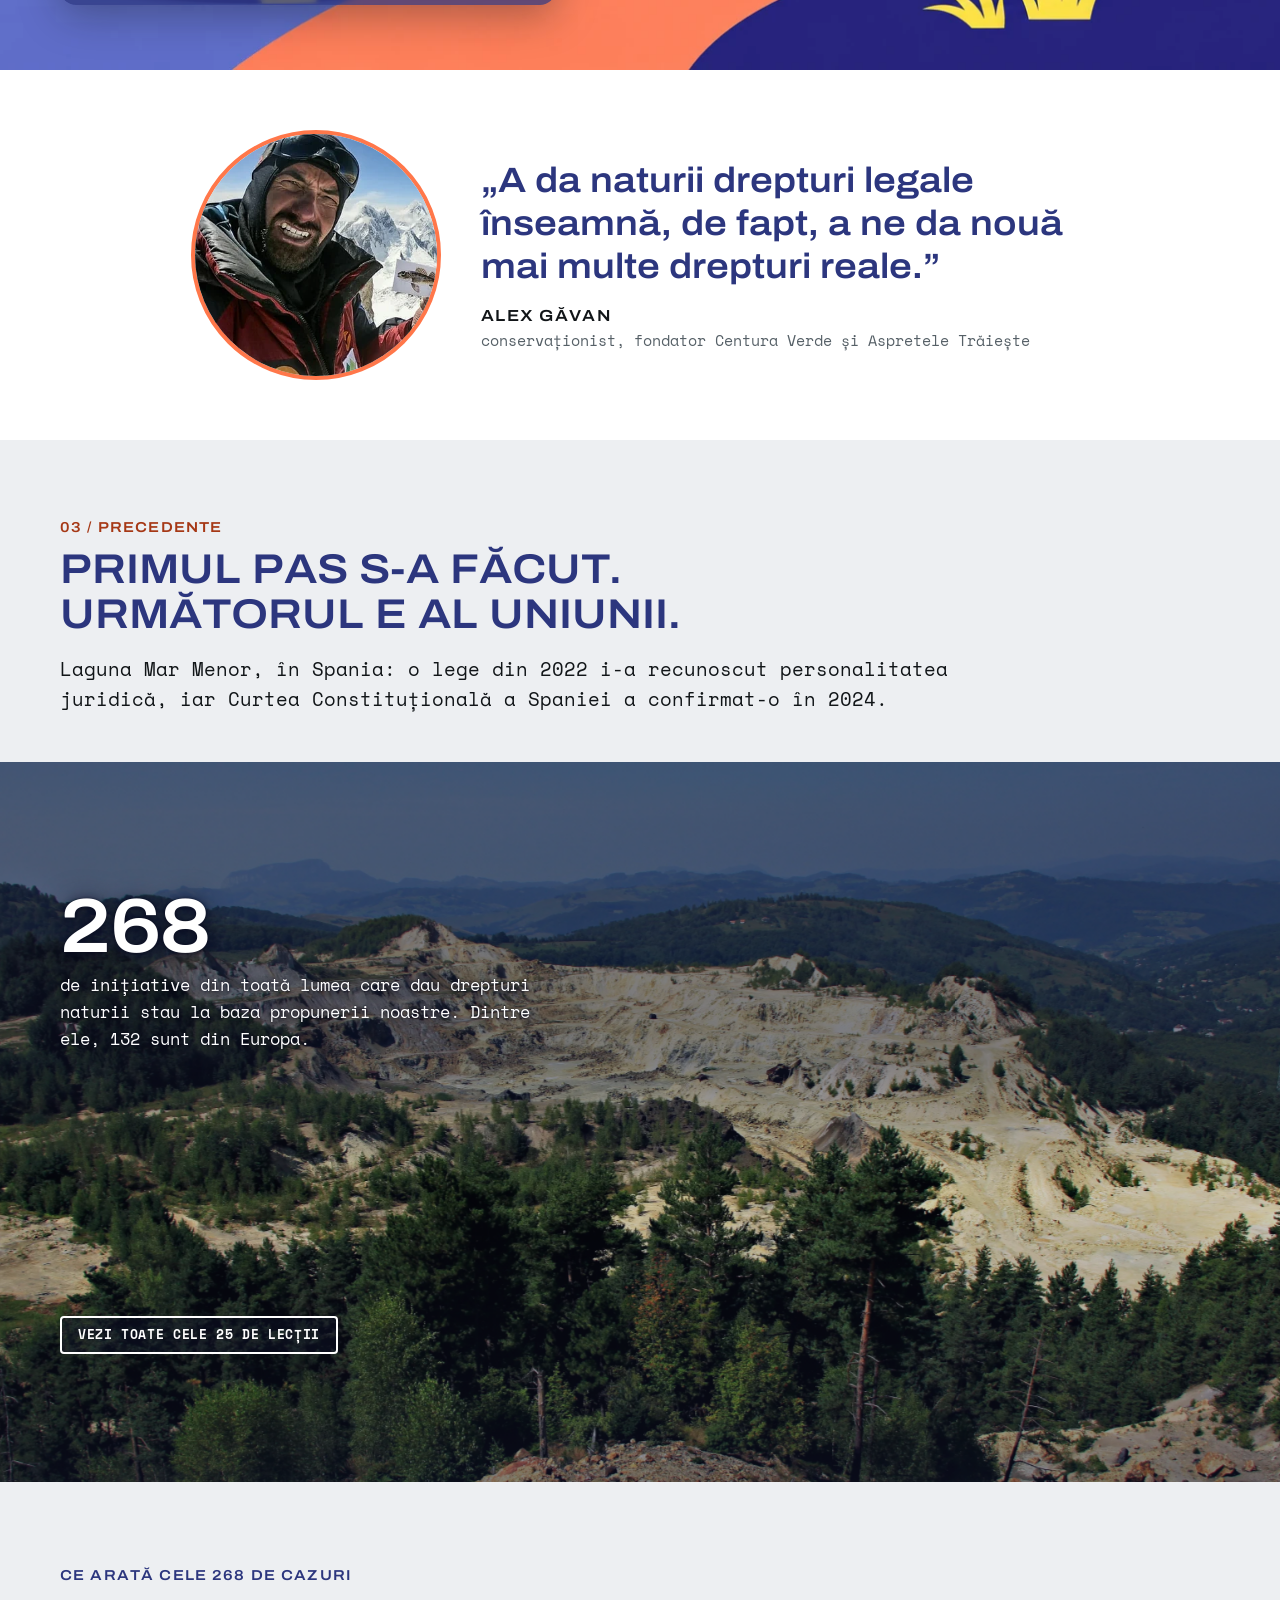
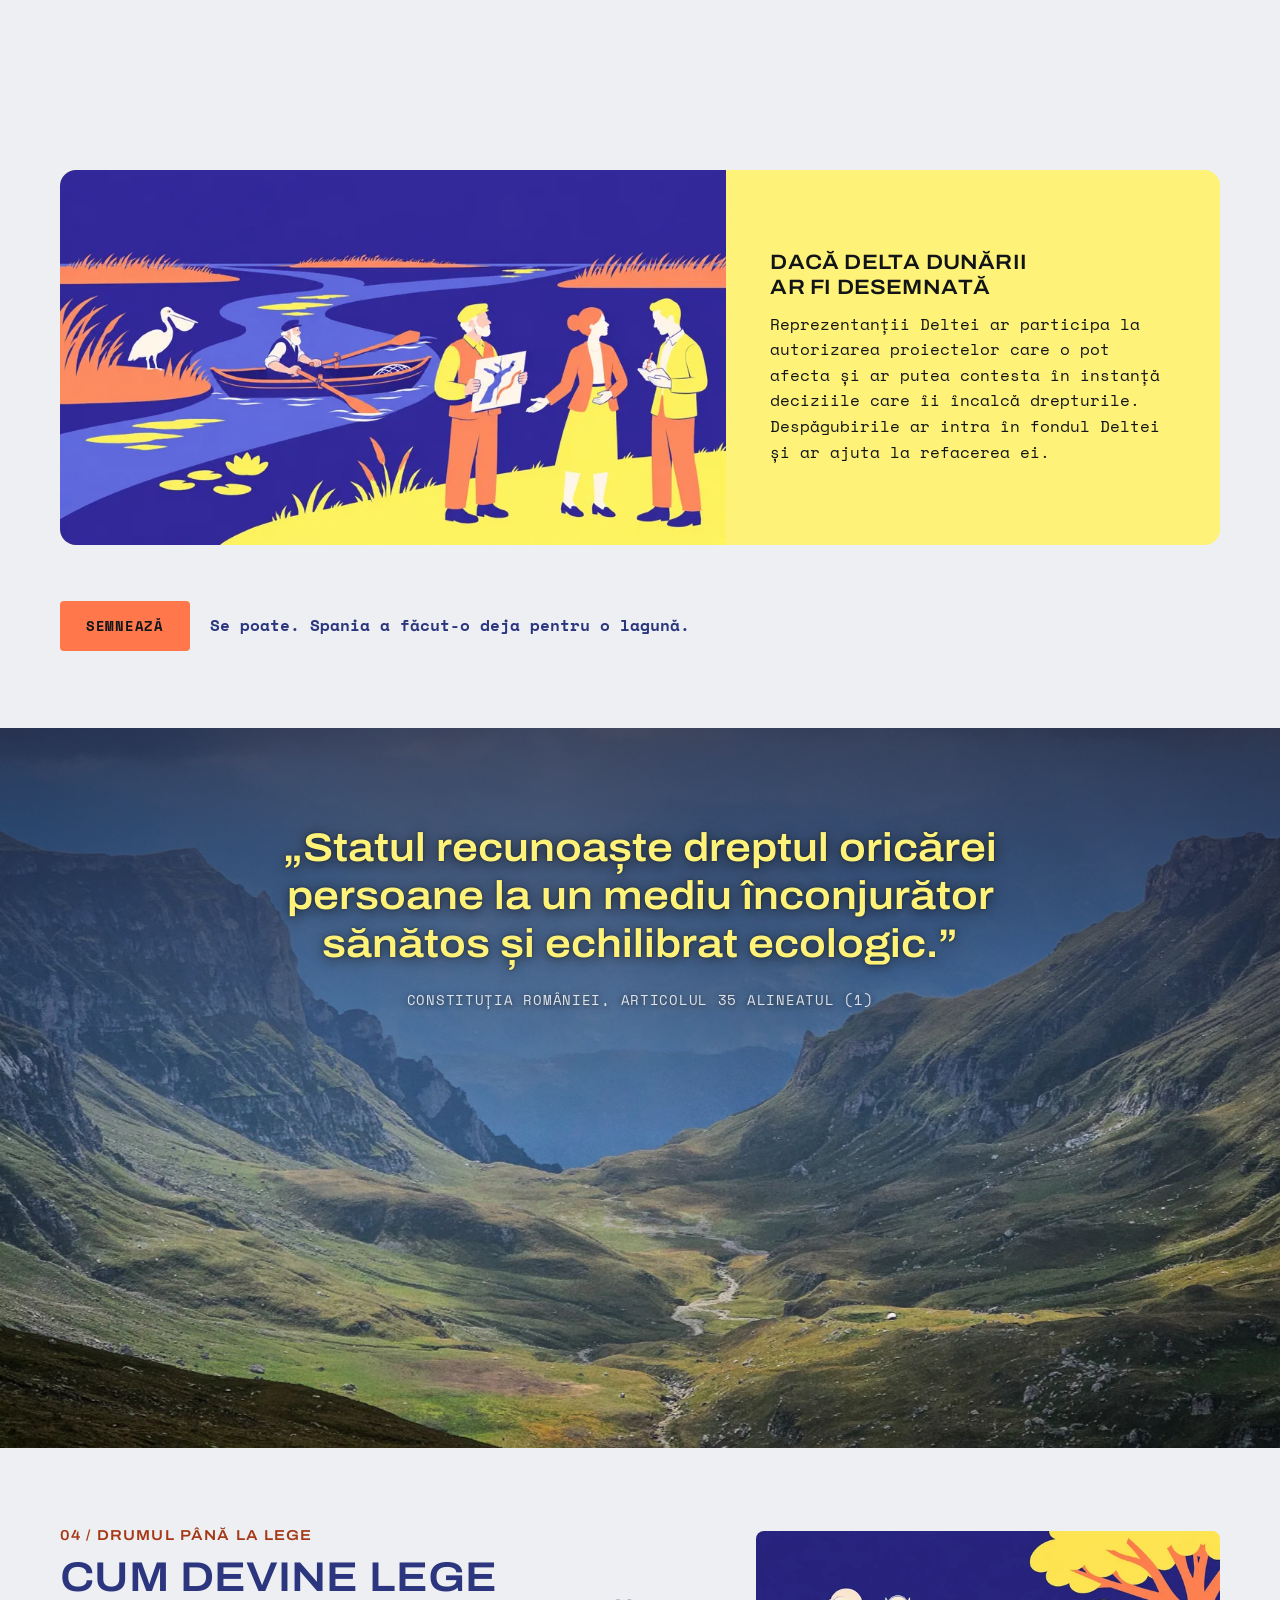
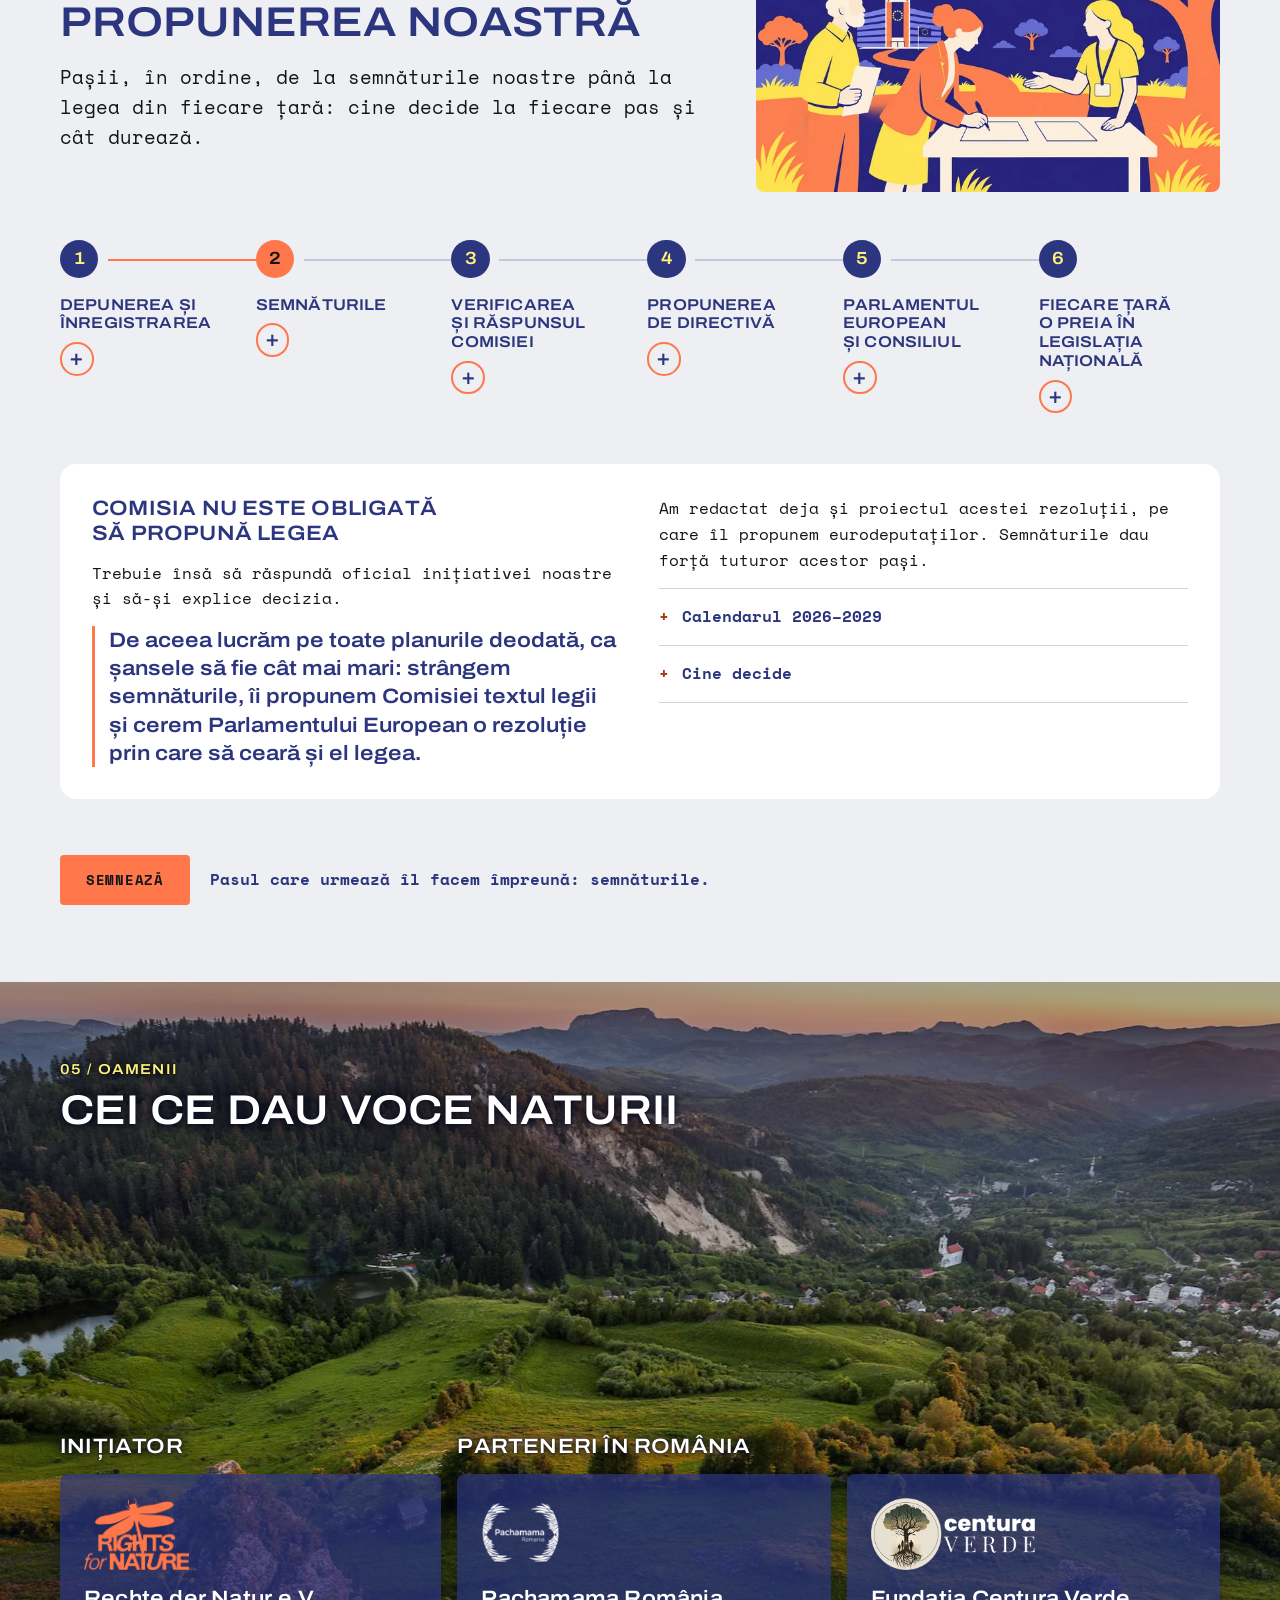
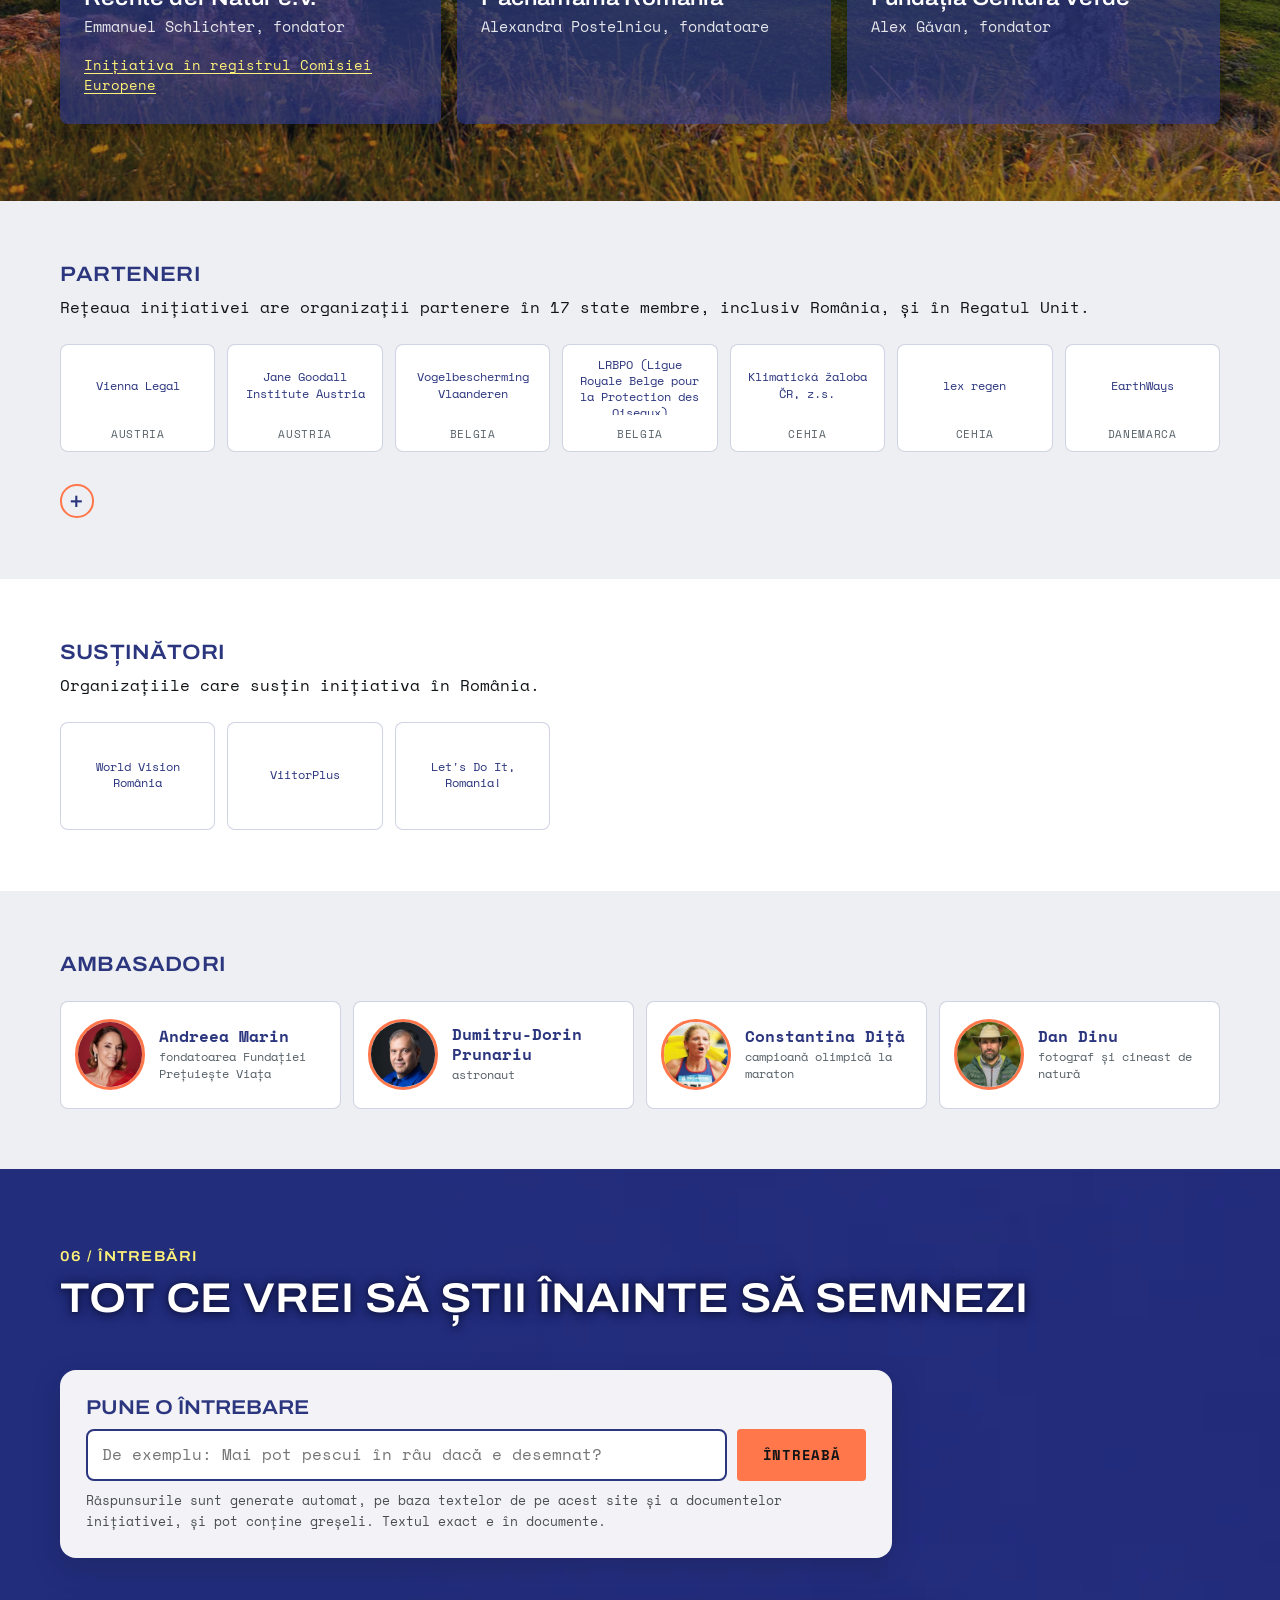
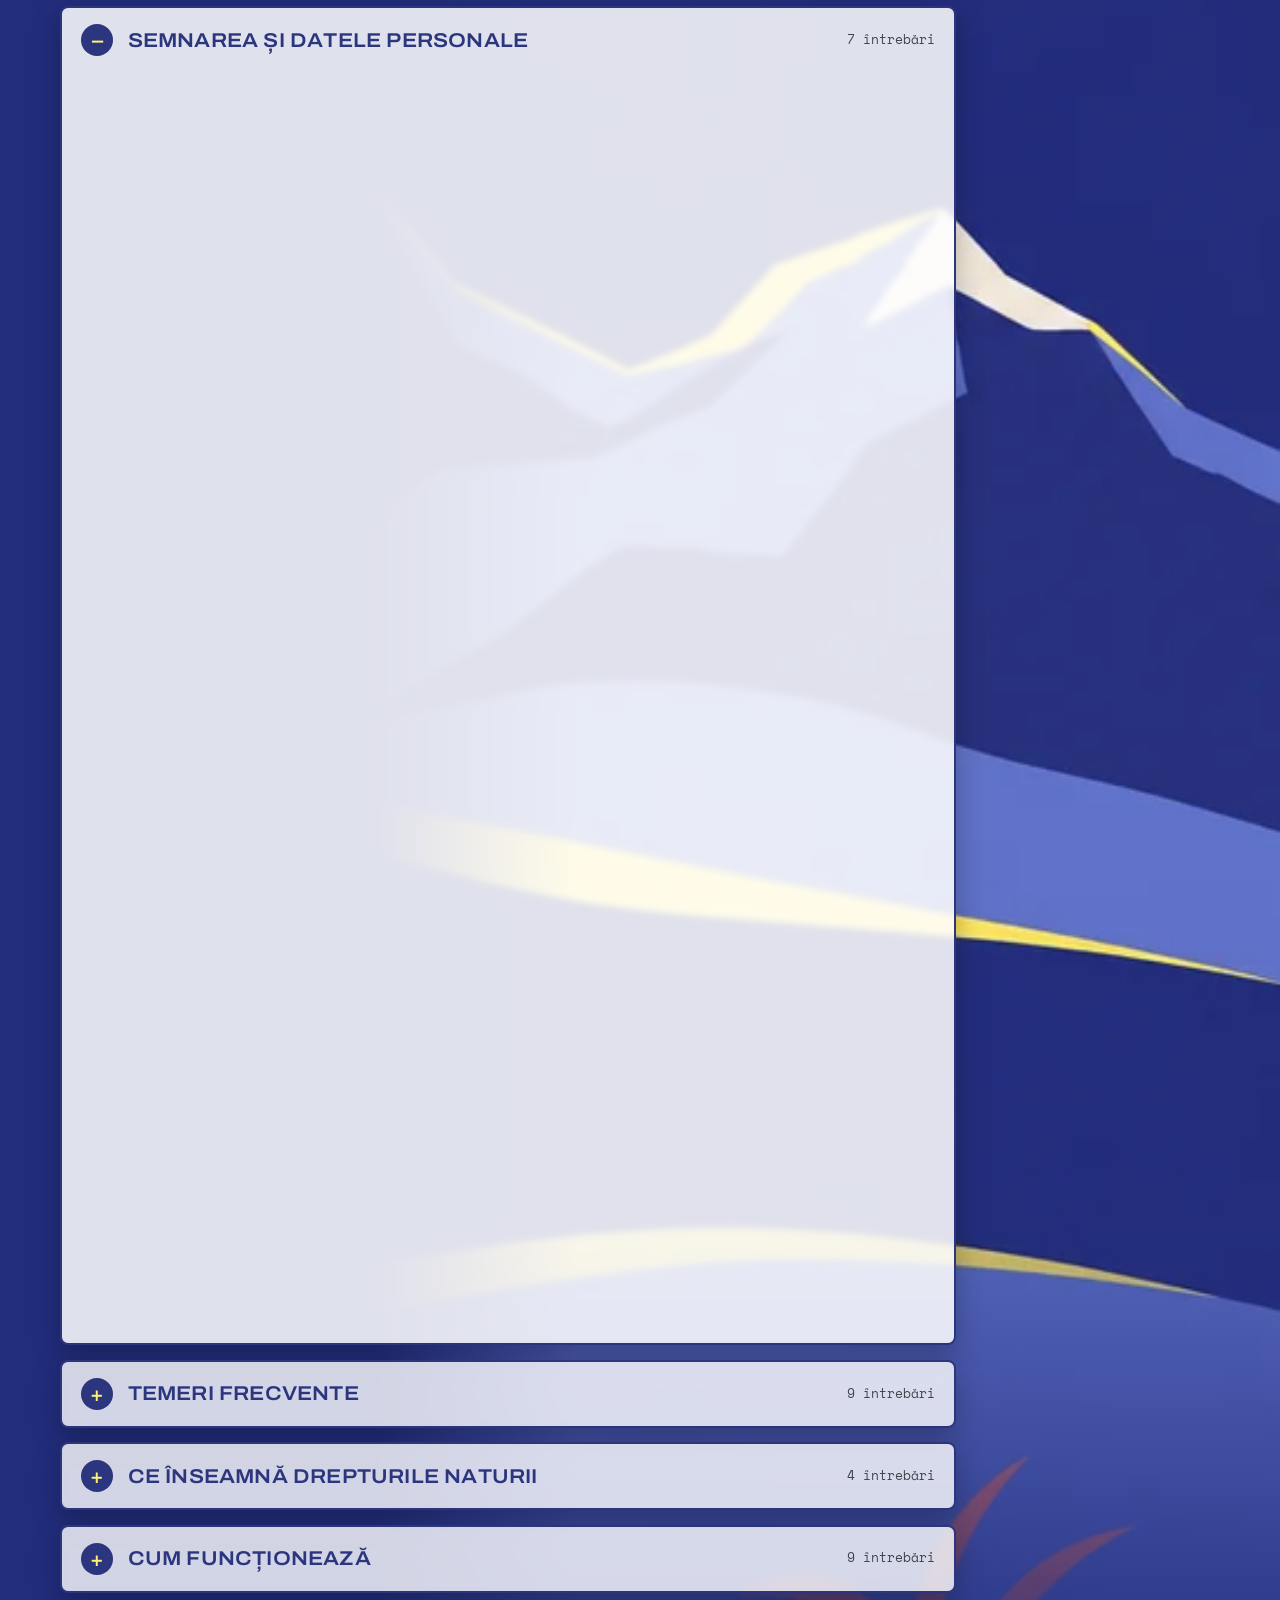
==== commit 521106cd: "v209: doar 3 sustinatori deocamdata" ====
--- a/index.html
+++ b/index.html
@@ -30,13 +30,13 @@
 <link rel="preload" href="assets/img/ilustratie-rfn.webp" as="image" type="image/webp" fetchpriority="high">
 <link rel="preload" href="assets/fonts/RFNDisplay-Regular.woff2" as="font" type="font/woff2" crossorigin>
 <link rel="preload" href="assets/fonts/RFNMono-Regular.woff2" as="font" type="font/woff2" crossorigin>
-<link rel="stylesheet" href="assets/css/site.css?v208">
+<link rel="stylesheet" href="assets/css/site.css?v209">
 </head>
 <body>
 <a class="skip" href="#continut">Sari la conținut</a>
 
 <header class="site-header" id="antet">
-  <div class="draft-strip"><div class="wrap">Machetă de lucru · v208 · 25 noiembrie 2026 · textele pachetului v88 · nepublicată</div></div>
+  <div class="draft-strip"><div class="wrap">Machetă de lucru · v209 · 25 noiembrie 2026 · textele pachetului v88 · nepublicată</div></div>
   <div class="wrap header-inner">
     <a class="brand" href="#sus" aria-label="Rights for Nature, începutul paginii">
       <img src="assets/img/sigla-rfn.png" alt="Rights for Nature" width="438" height="300">
@@ -820,13 +820,9 @@
       <div class="tab-panel" data-tab="Susținători">
       <div class="people-block" id="sustinatori">
         <header><h3>Susținători</h3><p>Organizațiile care susțin inițiativa în România.</p></header>
-        <ul class="supporters" data-un-rand="susținătorii" data-un-rand-plus data-un-rand-text="Vezi toți susținătorii (7)">
+        <ul class="supporters" data-un-rand="susținătorii" data-un-rand-plus data-un-rand-text="Vezi toți susținătorii (3)">
           <li><a href="https://worldvision.ro/" title="World Vision România" target="_blank" rel="noopener"><img src="https://centuraverde.ro/wp-content/uploads/Logo-WV-Romania-01-PNG-5-300x115.png" alt="World Vision România" loading="lazy" referrerpolicy="no-referrer" onerror="var s=document.createElement('span');s.className='sup-name';s.textContent=this.alt;this.replaceWith(s)"></a></li>
-          <li><a href="https://consiliulelevilor.ro/" title="Consiliul Național al Elevilor" target="_blank" rel="noopener"><img src="https://consiliulelevilor.ro/wp-content/uploads/2026/09/cropped-converted_image-removebg-preview-270x270.png" alt="Consiliul Național al Elevilor" loading="lazy" referrerpolicy="no-referrer" onerror="var s=document.createElement('span');s.className='sup-name';s.textContent=this.alt;this.replaceWith(s)"></a></li>
-          <li><a href="https://www.circuitulcarpatilor.org/" title="Circuitul Carpaților" target="_blank" rel="noopener"><img src="https://www.circuitulcarpatilor.org/uploads/5/4/9/3/54935511/published/logo-circuit-ro.jpg?1660673400" alt="Circuitul Carpaților" loading="lazy" referrerpolicy="no-referrer" onerror="var s=document.createElement('span');s.className='sup-name';s.textContent=this.alt;this.replaceWith(s)"></a></li>
           <li><a href="https://www.viitorplus.ro/" title="ViitorPlus" target="_blank" rel="noopener"><img src="https://www.viitorplus.ro/wp-content/uploads/2023/01/Viitor_Plus_logo_color.svg" alt="ViitorPlus" loading="lazy" referrerpolicy="no-referrer" onerror="var s=document.createElement('span');s.className='sup-name';s.textContent=this.alt;this.replaceWith(s)"></a></li>
-          <li><a href="https://greenrevolution.ro/" title="Asociația Green Revolution (Roaba de Cultură)" target="_blank" rel="noopener"><img src="https://greenrevolution.ro/wp-content/uploads/2024/03/RDC_Logo-wide-color.svg" alt="Asociația Green Revolution (Roaba de Cultură)" loading="lazy" referrerpolicy="no-referrer" onerror="var s=document.createElement('span');s.className='sup-name';s.textContent=this.alt;this.replaceWith(s)"></a></li>
-          <li><a href="https://www.adoptaocasa.ro/" title="Adoptă o casă la Roșia Montană" target="_blank" rel="noopener"><img src="https://www.adoptaocasa.ro/wp-content/themes/adoptaocasa/images/facebookfoto.jpg" alt="Adoptă o casă la Roșia Montană" loading="lazy" referrerpolicy="no-referrer" onerror="var s=document.createElement('span');s.className='sup-name';s.textContent=this.alt;this.replaceWith(s)"></a></li>
           <li><a href="https://letsdoitromania.ro/" title="Let&#x27;s Do It, Romania!" target="_blank" rel="noopener"><img src="https://letsdoitromania.ro/wp-content/uploads/2025/01/logo.png" alt="Let&#x27;s Do It, Romania!" loading="lazy" referrerpolicy="no-referrer" onerror="var s=document.createElement('span');s.className='sup-name';s.textContent=this.alt;this.replaceWith(s)"></a></li>
         </ul>
       </div>
@@ -1292,6 +1288,6 @@
   </div>
 </footer>
 
-<script src="assets/js/site.js?v208"></script>
+<script src="assets/js/site.js?v209"></script>
 </body>
 </html>
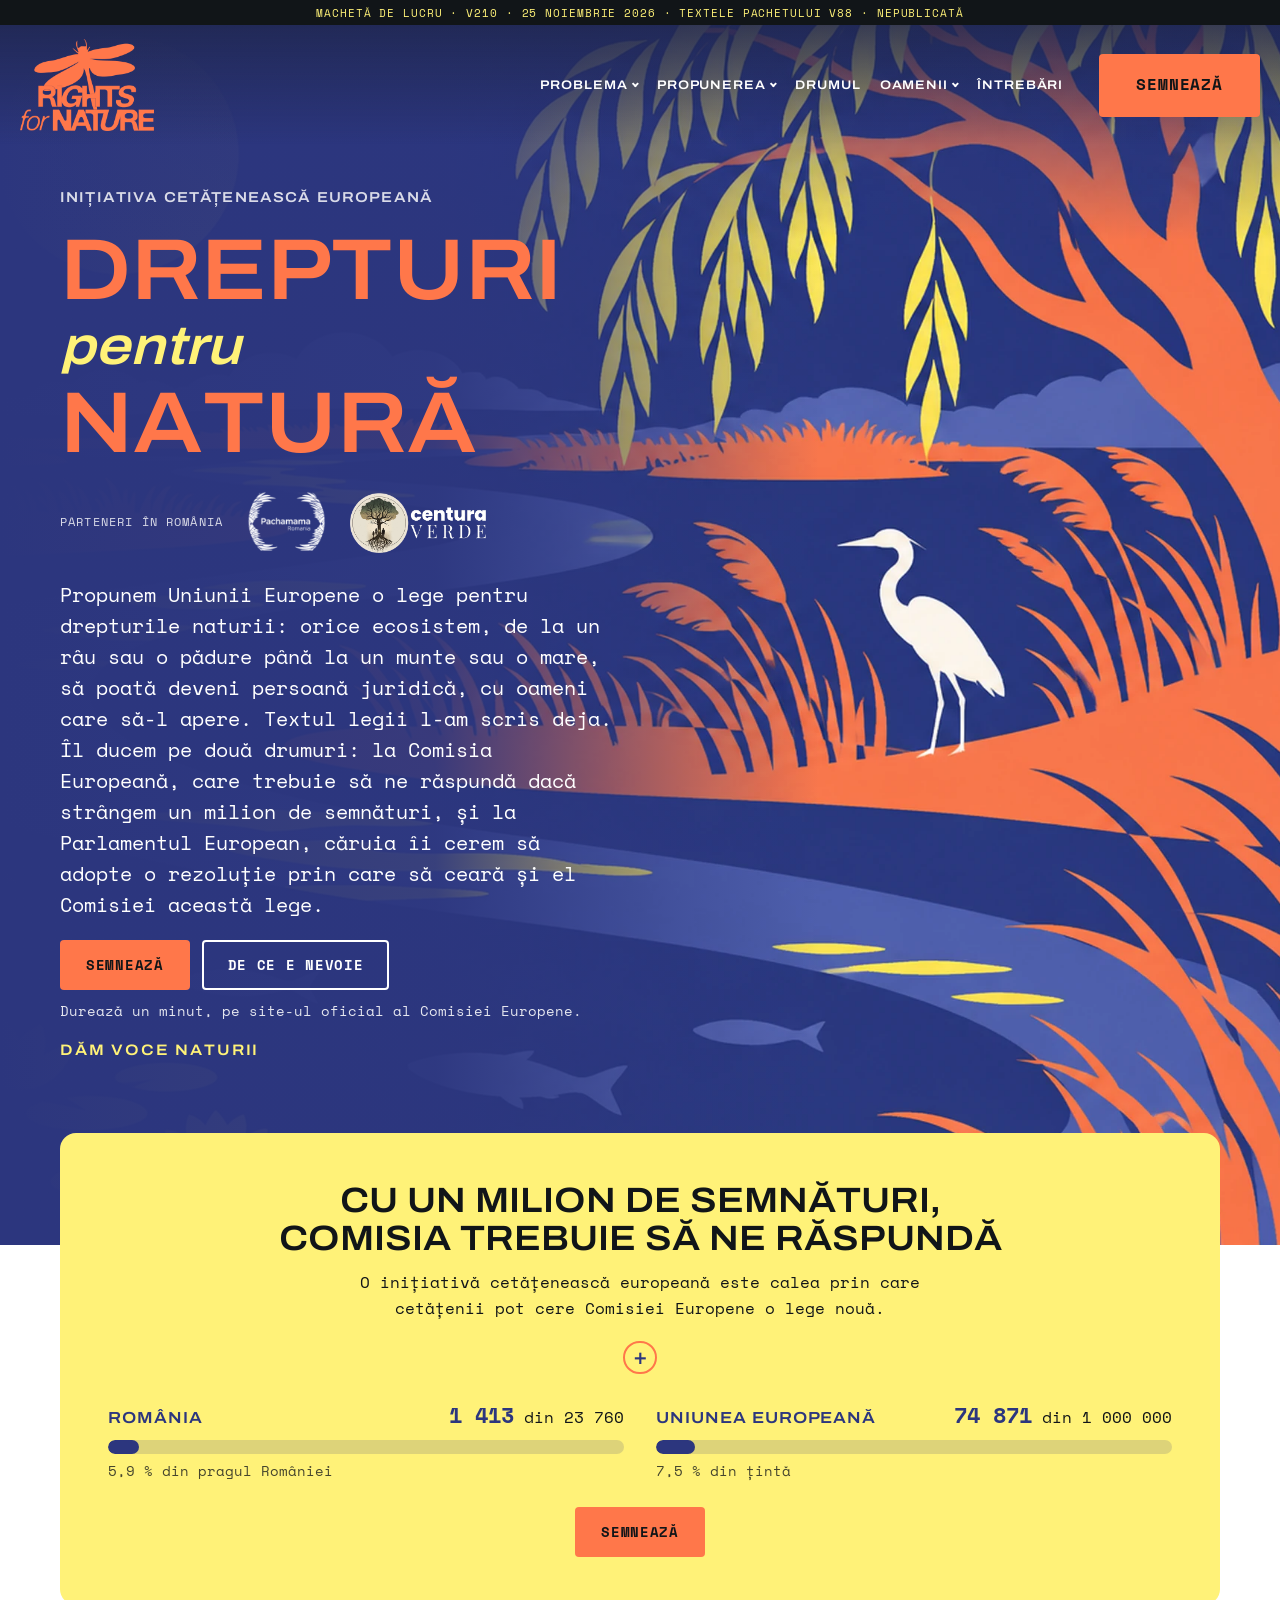
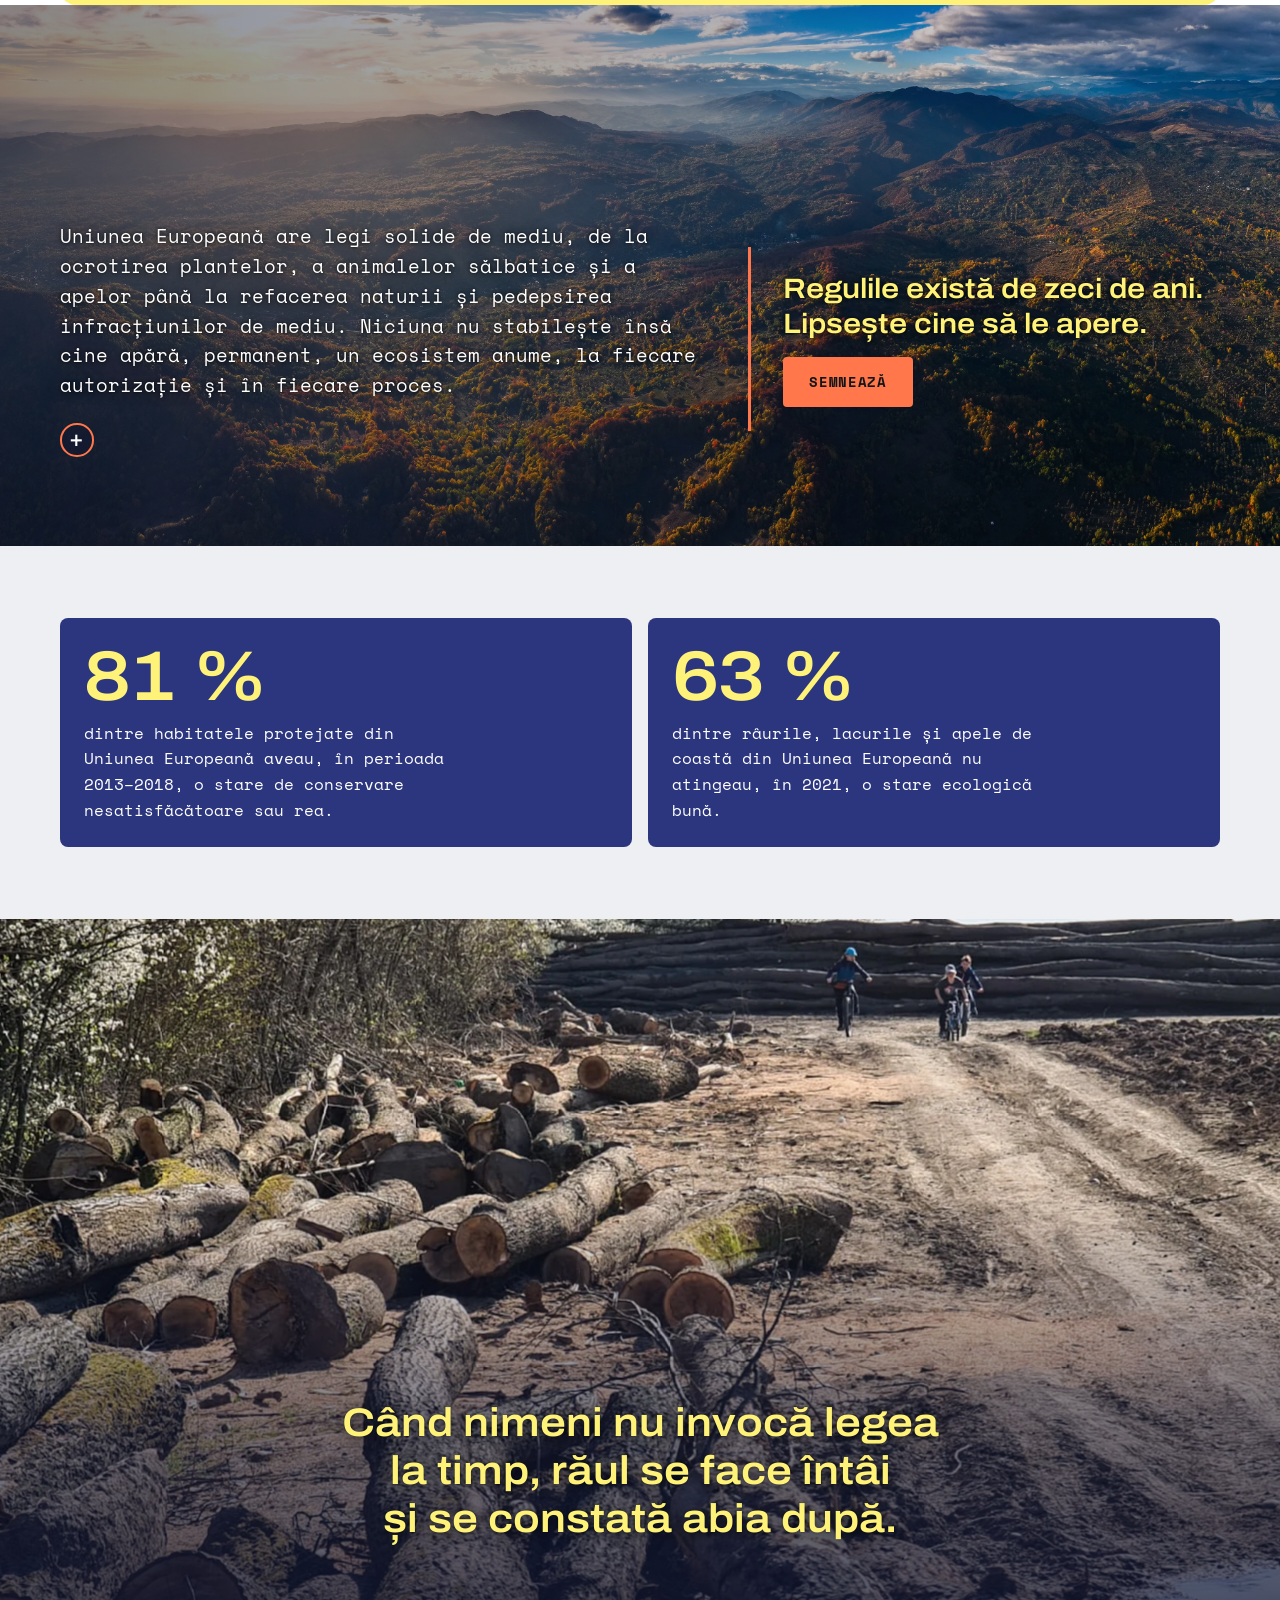
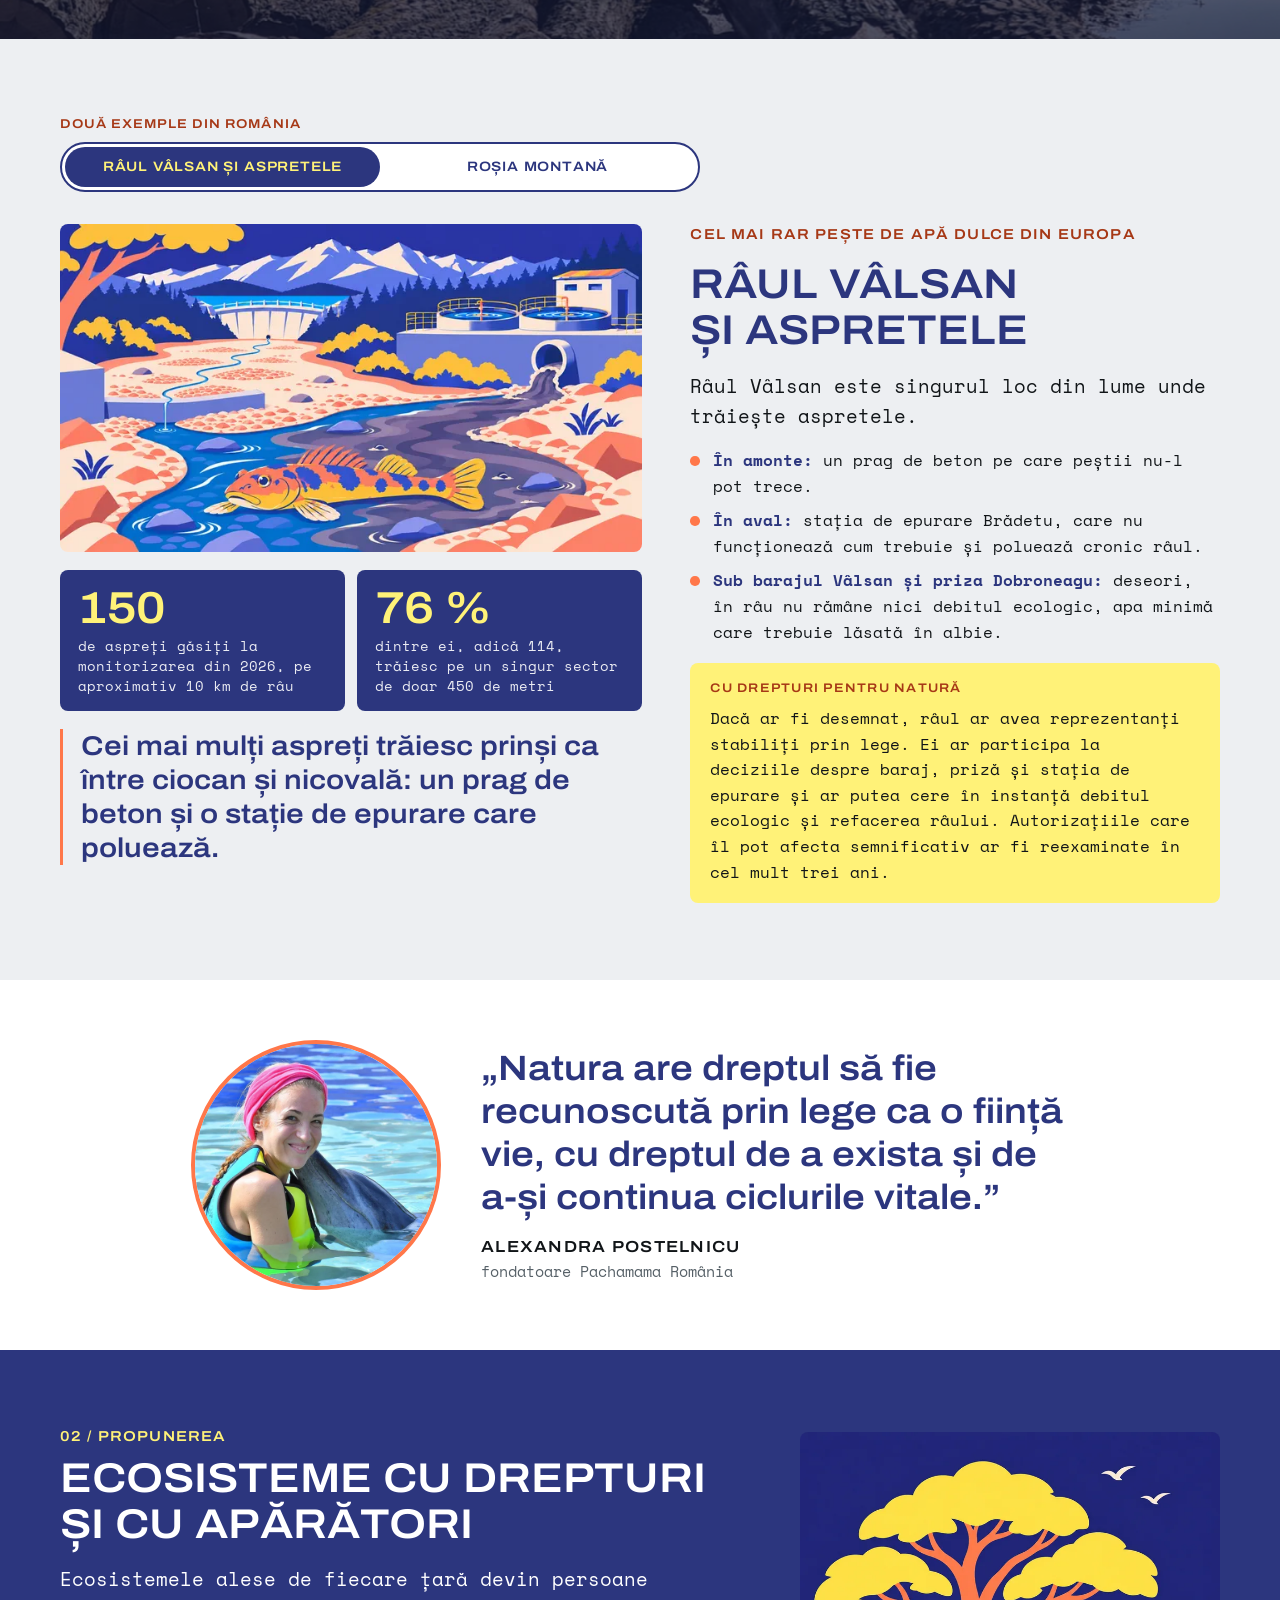
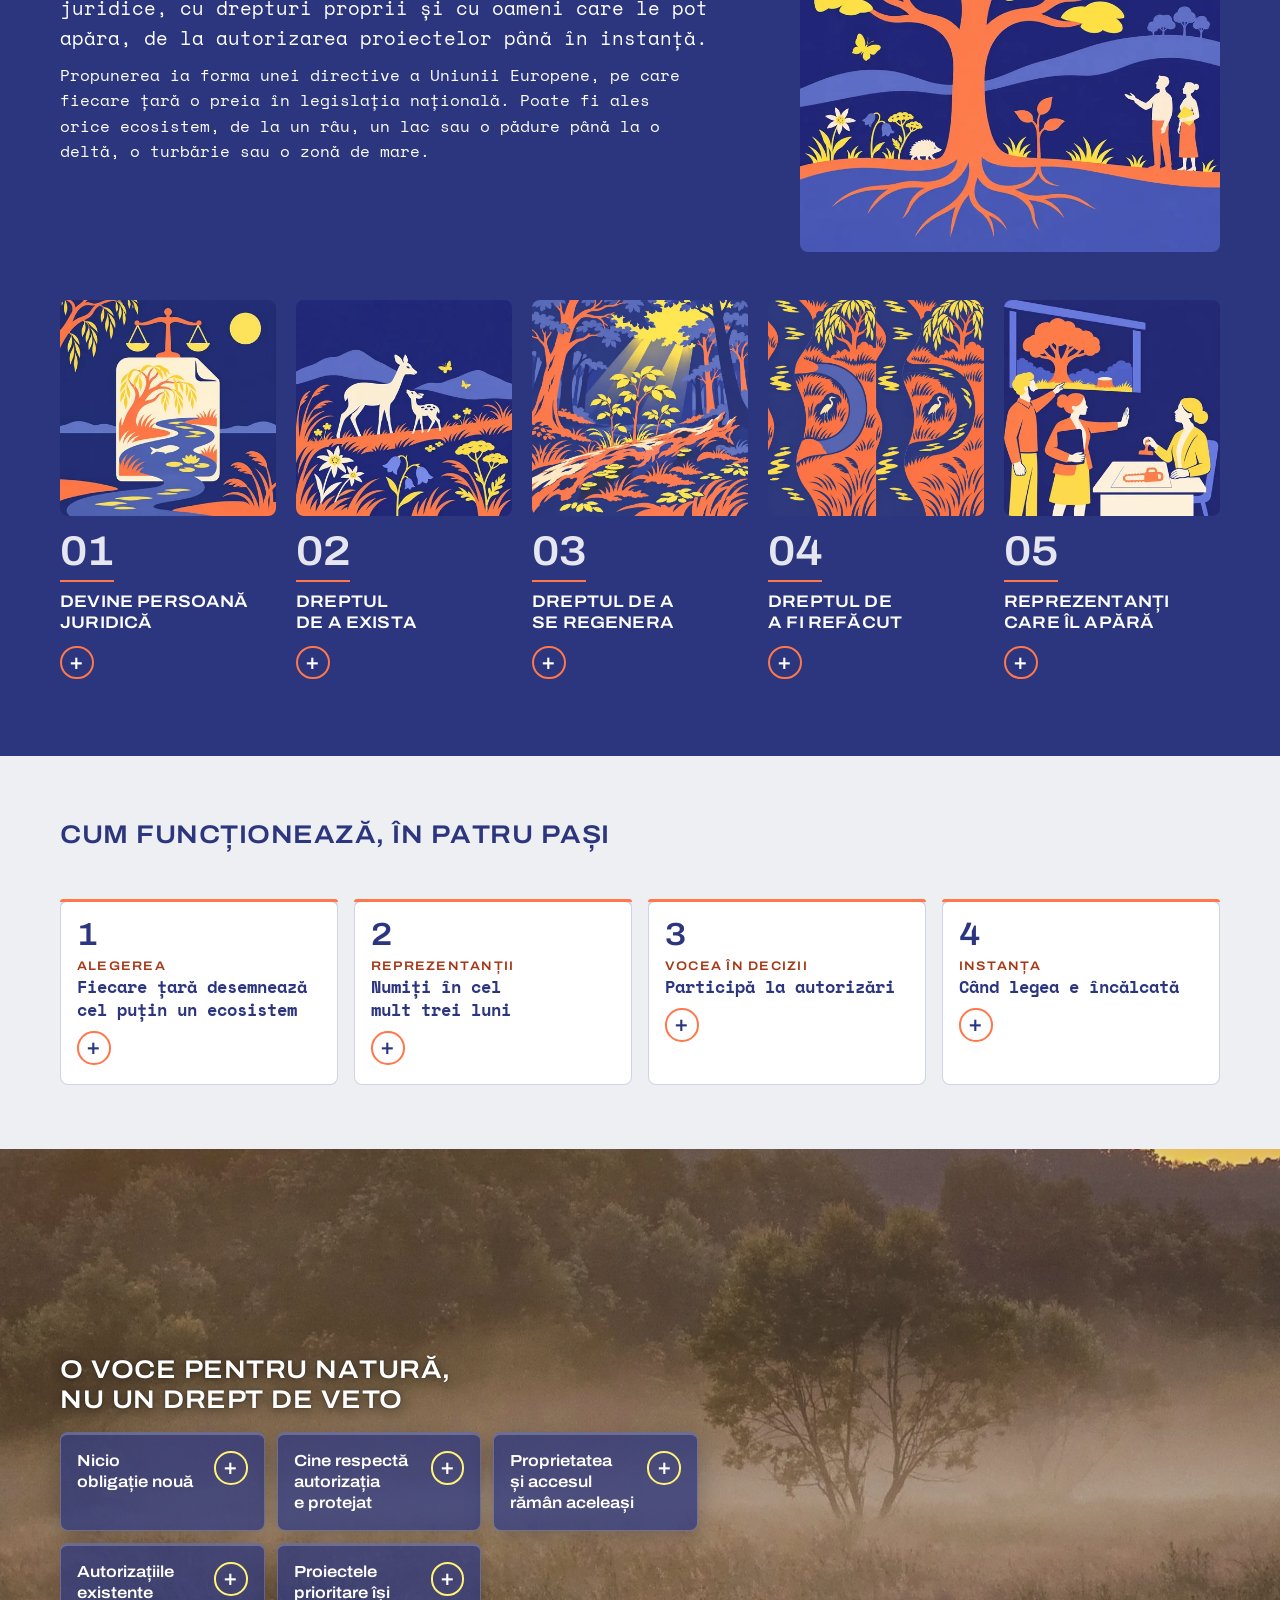
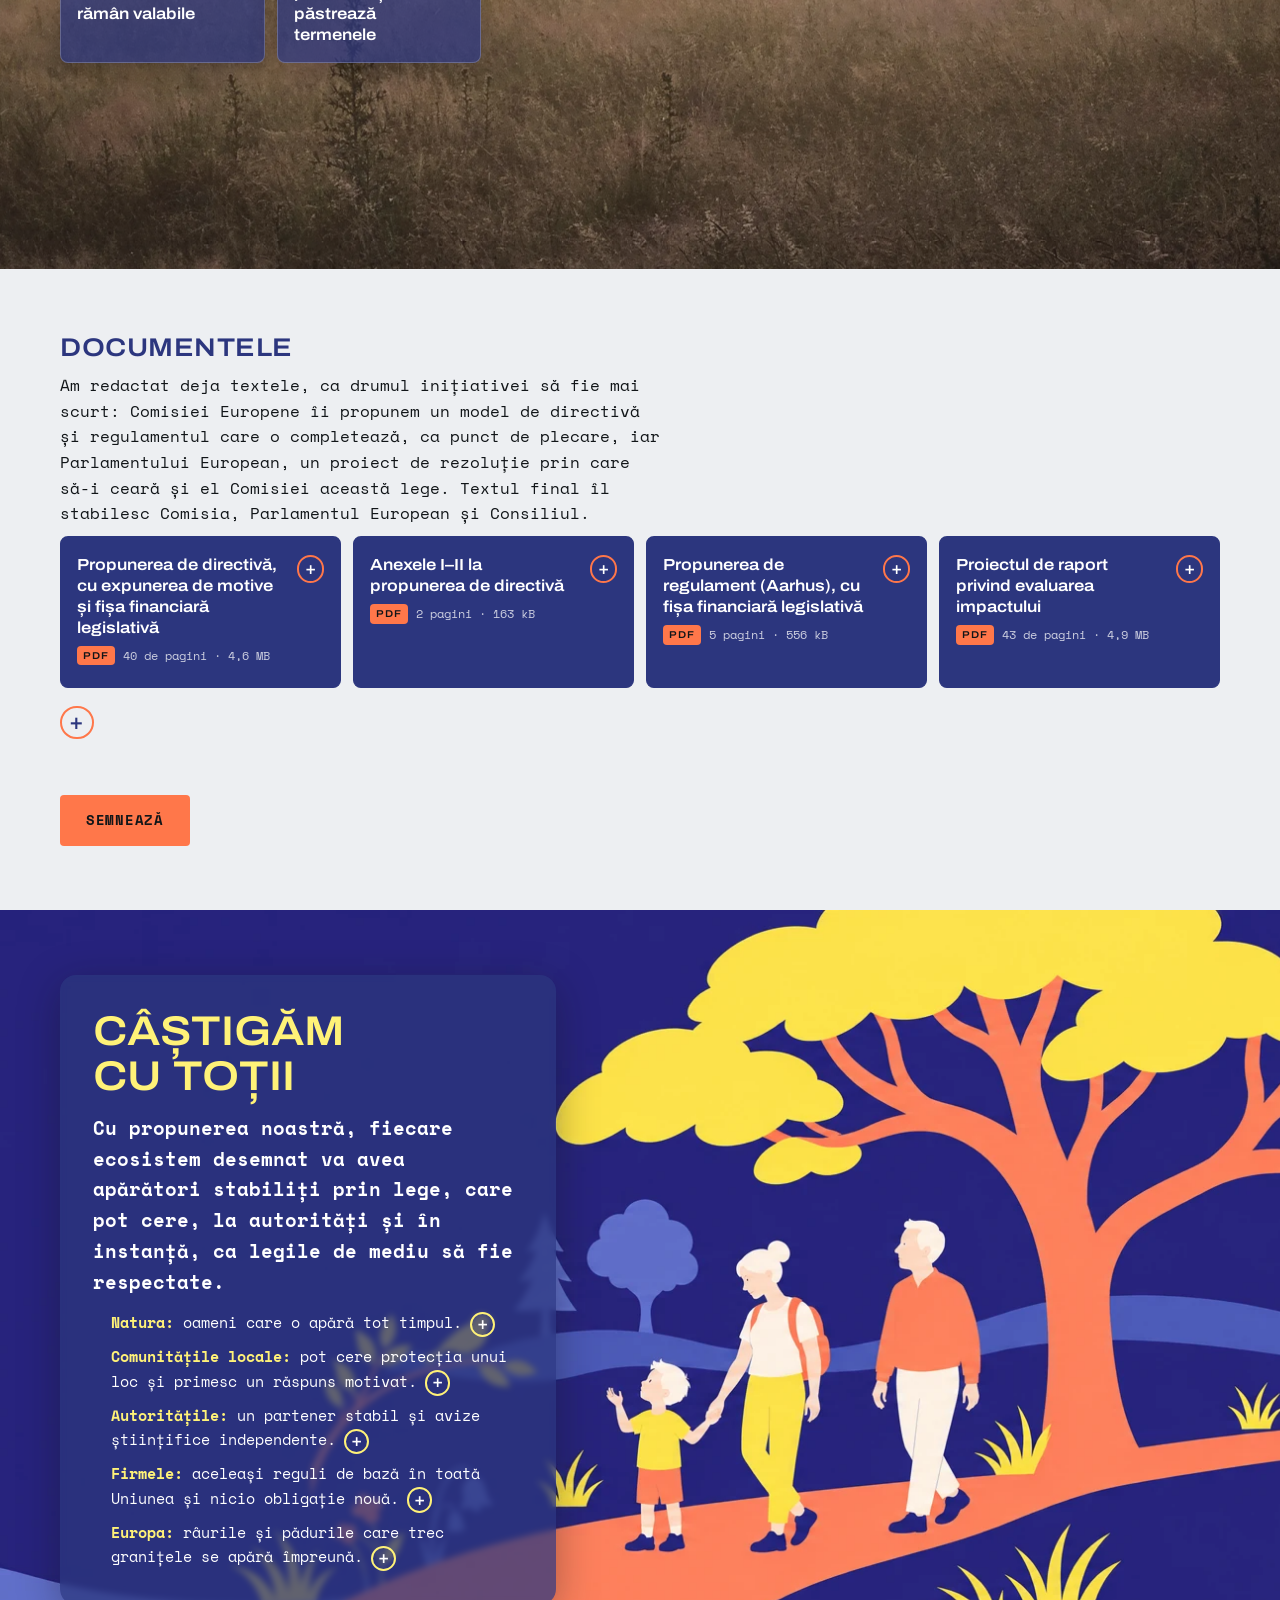
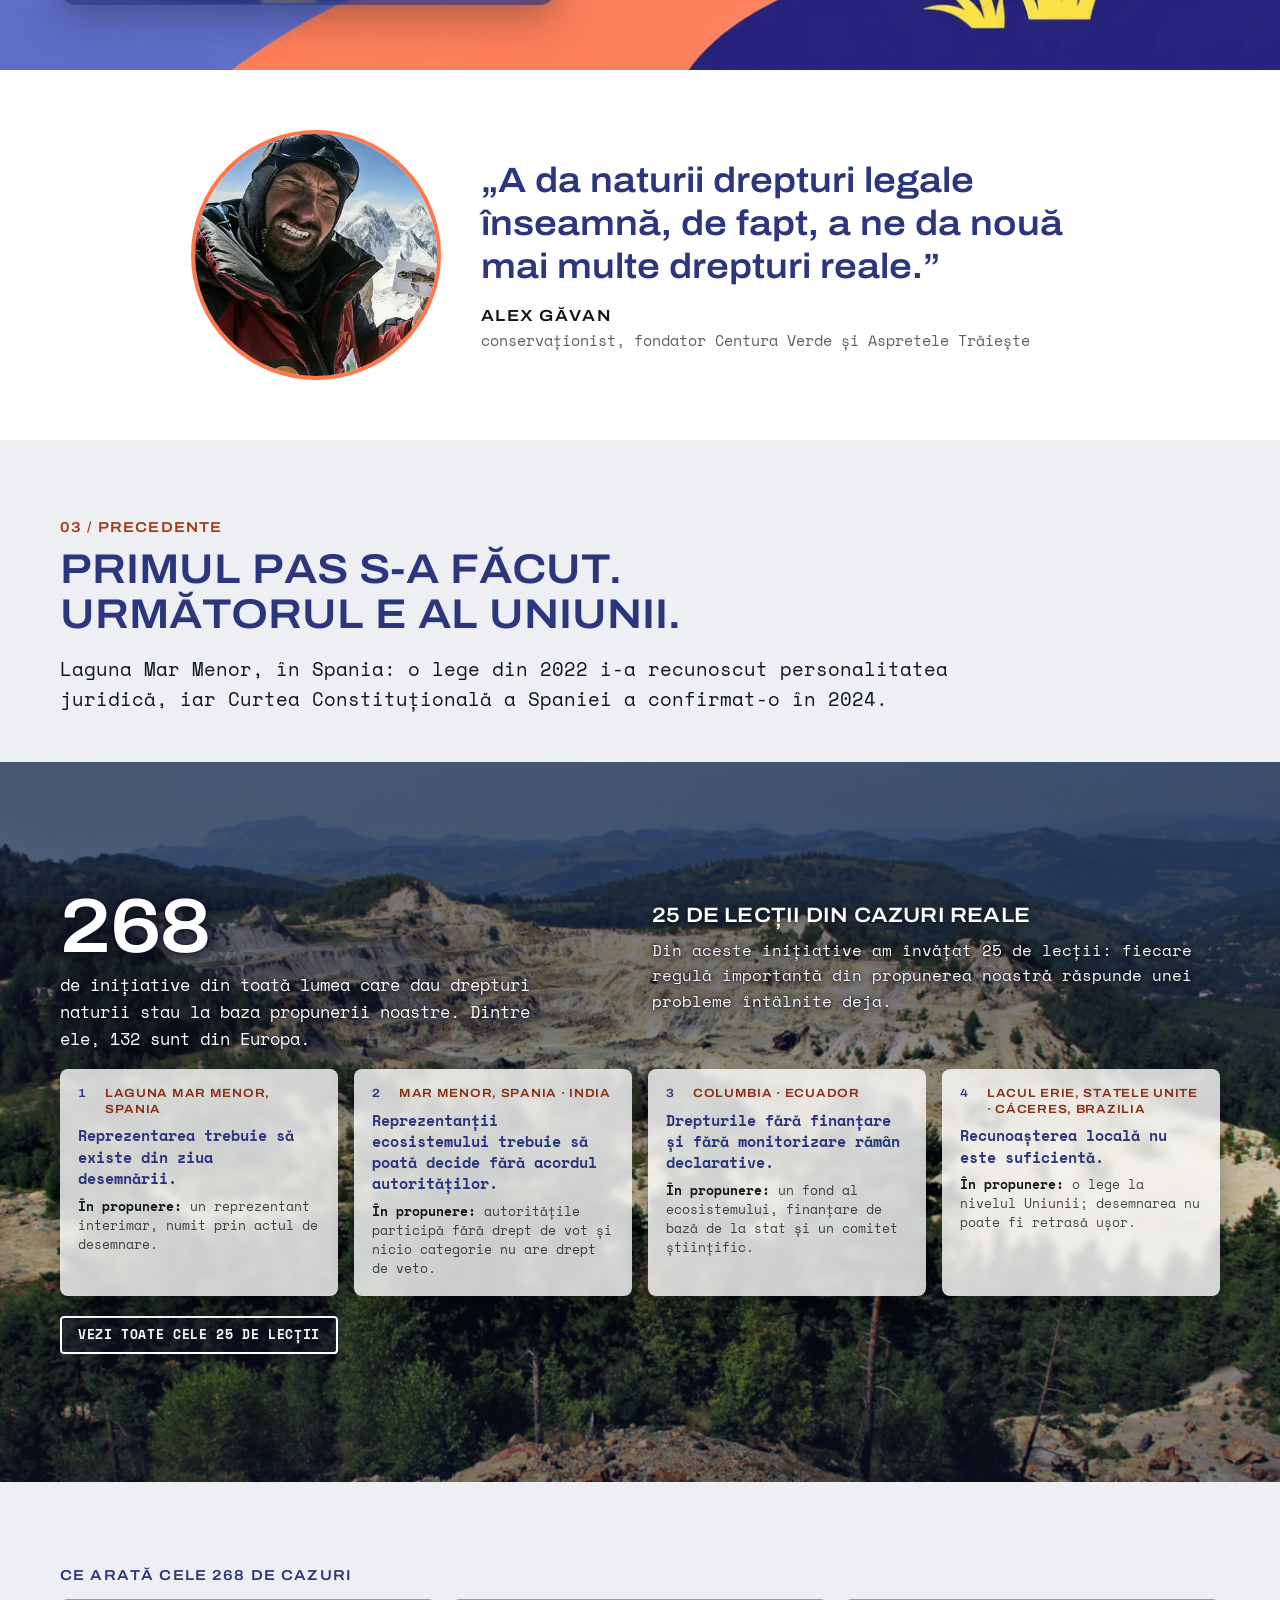
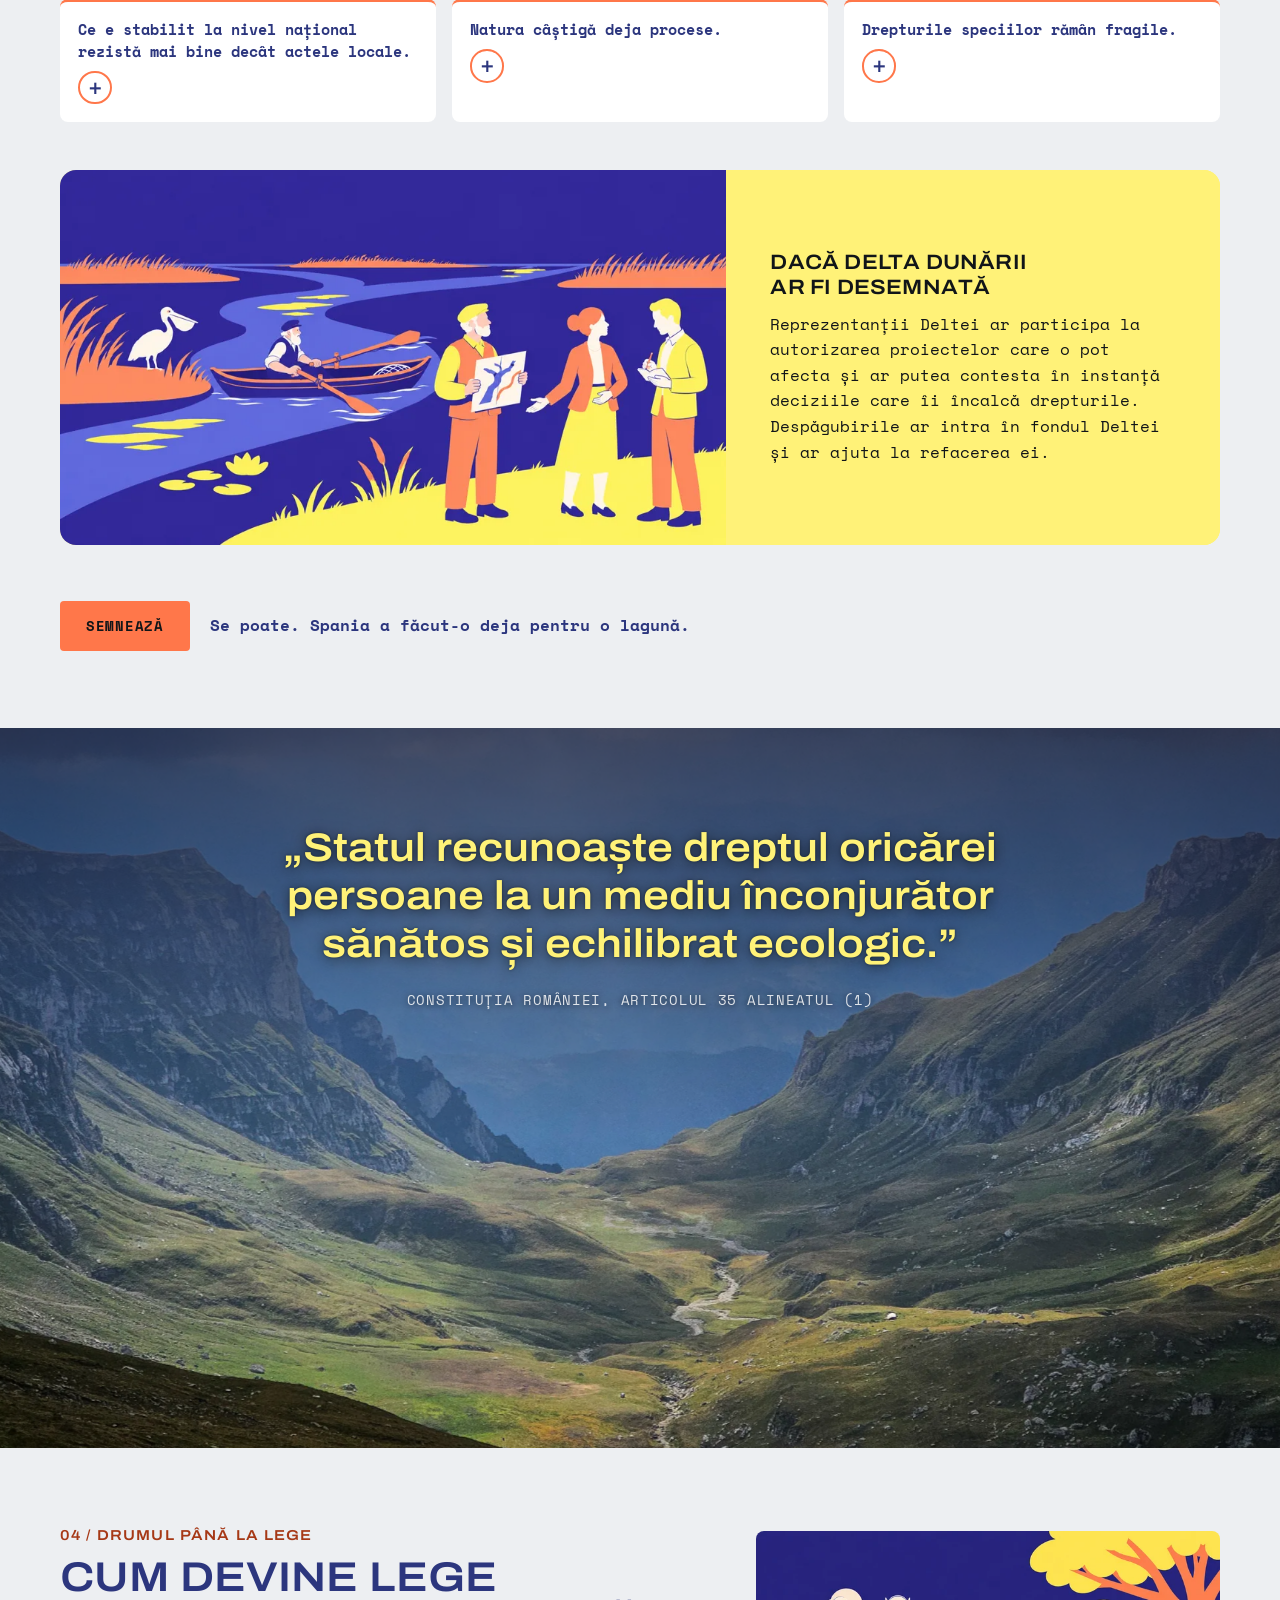
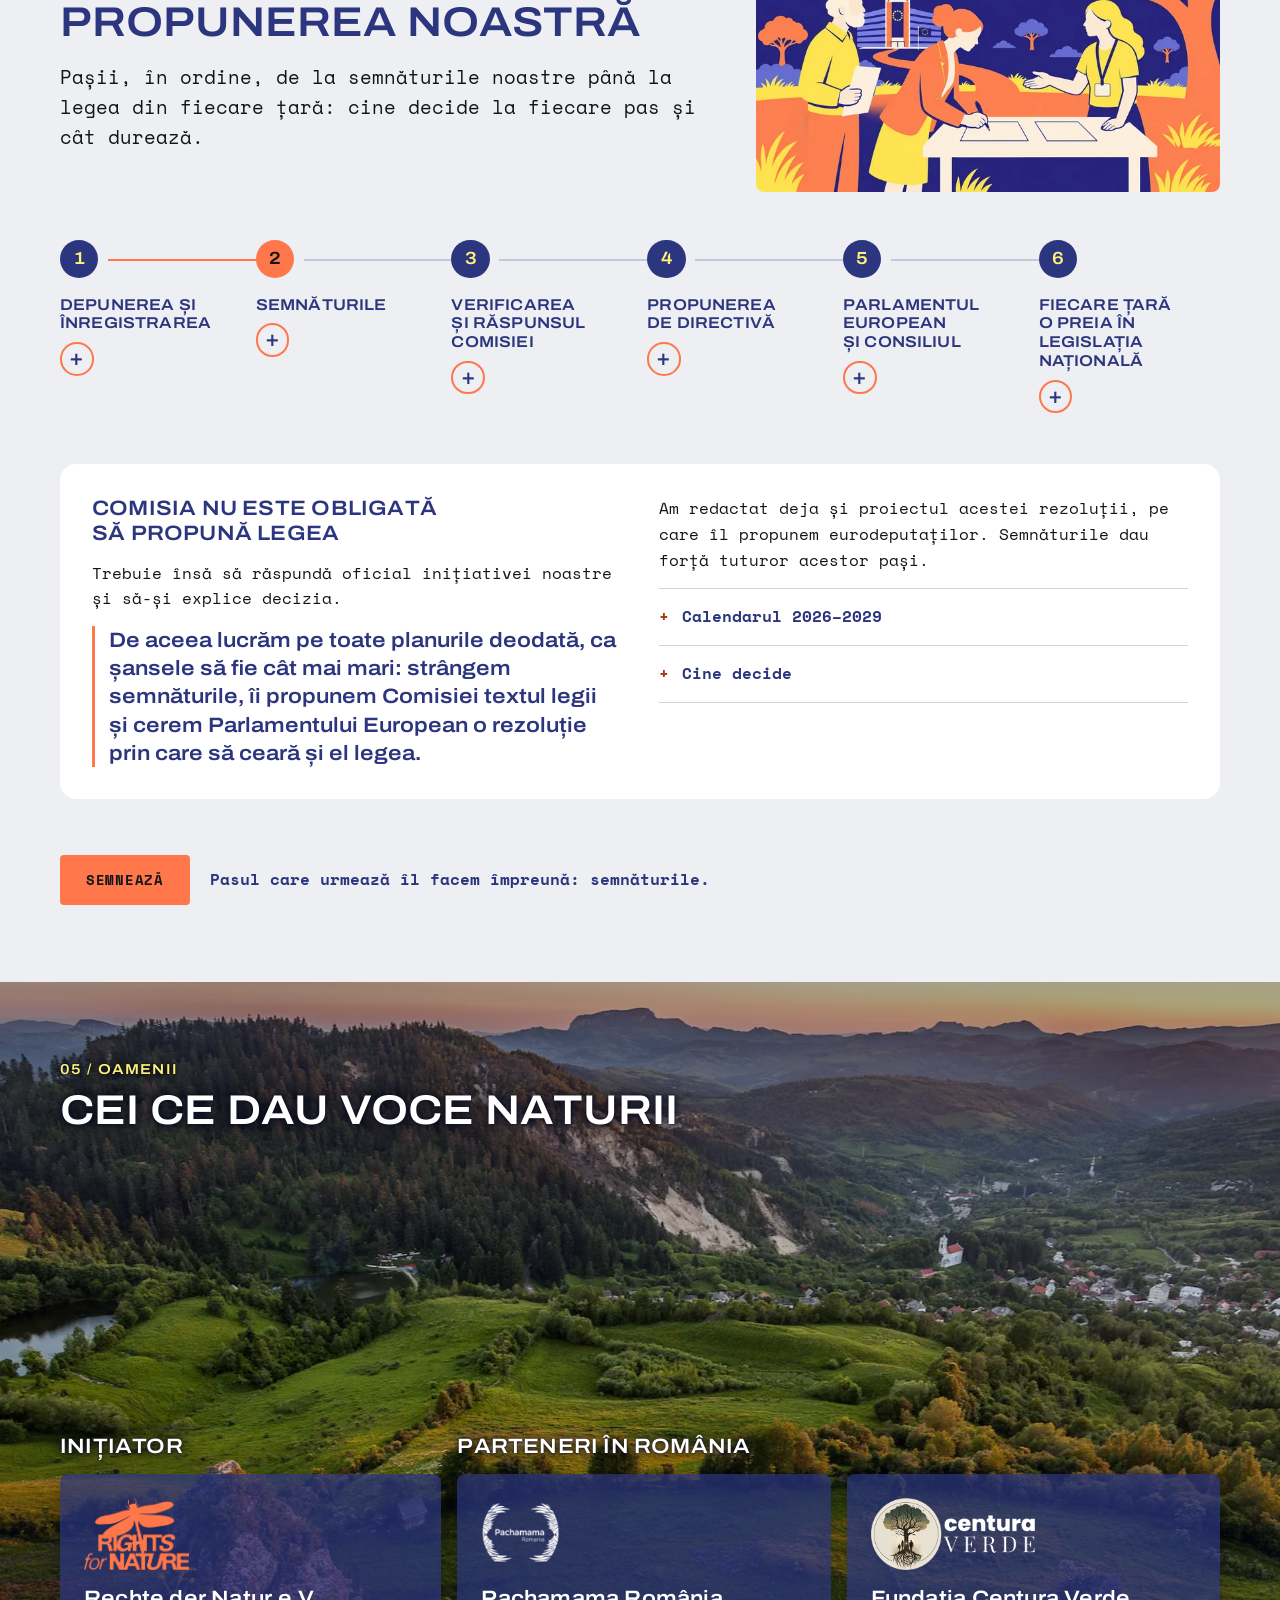
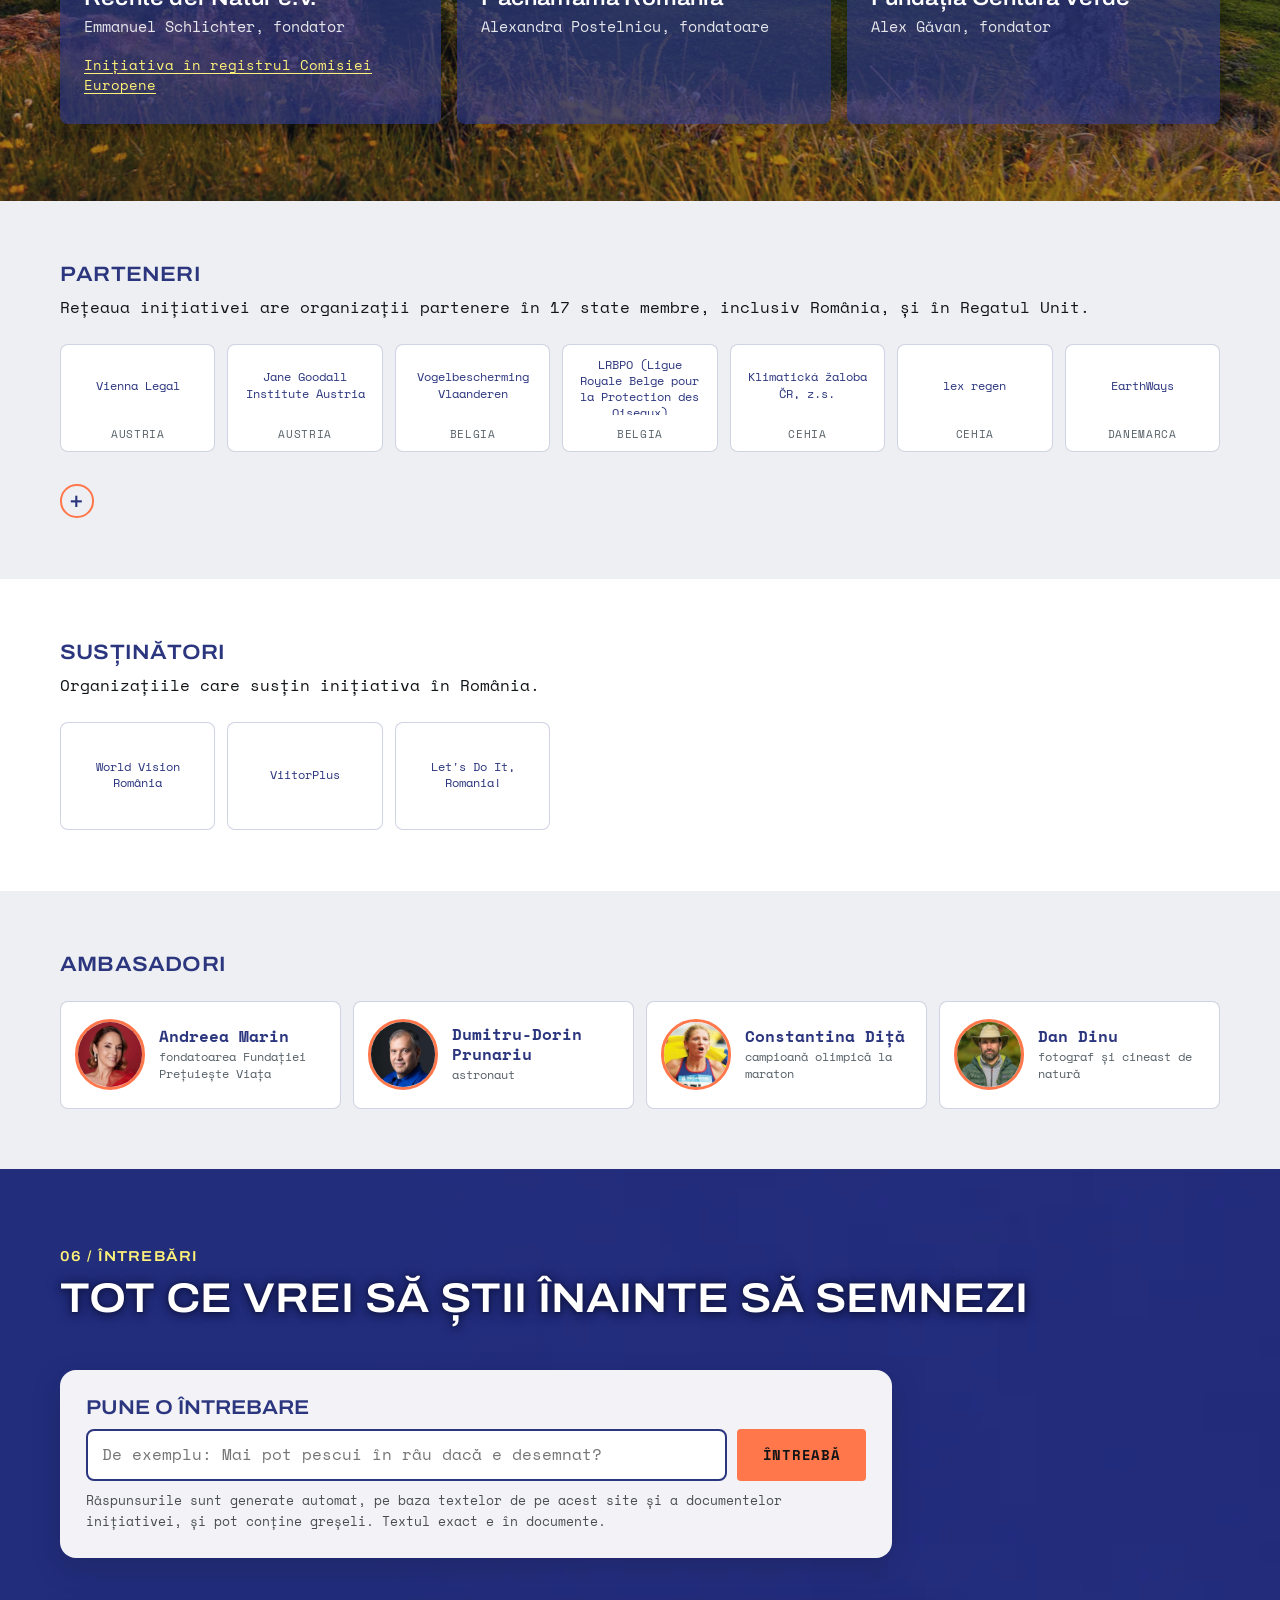
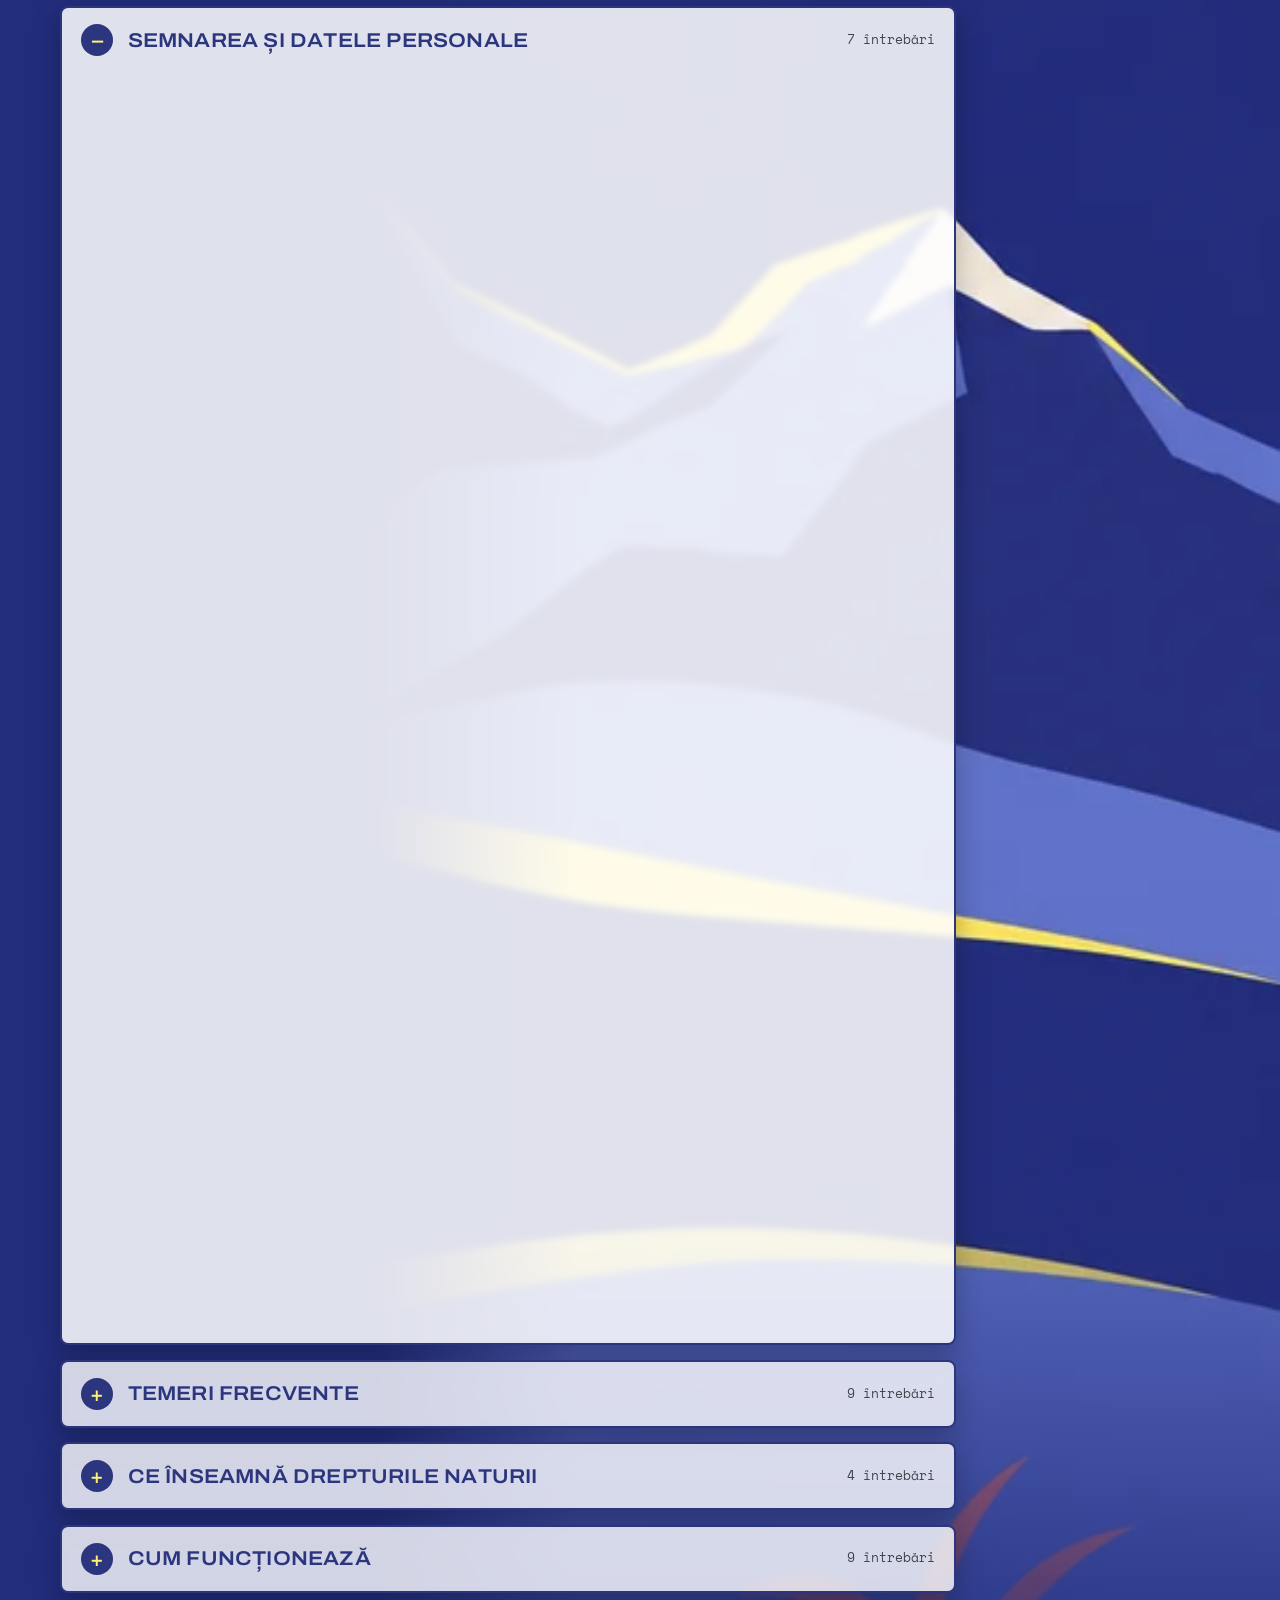
==== commit 5f8b30d8: "v210: P1 A, P2 A" ====
--- a/index.html
+++ b/index.html
@@ -8,7 +8,7 @@
 <script type="application/ld+json">{"@context": "https://schema.org", "@graph": [{"@type": "WebSite", "name": "Drepturi pentru Natură", "url": "https://macheta.drepturipentrunatura.ro/", "inLanguage": "ro"}, {"@type": "Organization", "name": "Pachamama România", "url": "https://www.pachamamaromania.ro"}, {"@type": "Organization", "name": "Fundația Centura Verde", "url": "https://centuraverde.ro"}]}</script>
 <meta name="description" content="Propunem Uniunii Europene o lege prin care un râu, o pădure sau un munte să poată avea drepturi și oameni care să-l apere. Cu un milion de semnături, Comisia trebuie să ne răspundă.">
 <link rel="canonical" href="https://macheta.drepturipentrunatura.ro/">
-<meta property="og:title" content="Drepturi pentru Natură: inițiativa cetățenească europeană">
+<meta property="og:title" content="Drepturi pentru Natură: propunem o lege a Uniunii pentru drepturile naturii">
 <meta property="og:description" content="Râul nu poate semna. Pădurea nu poate semna. Tu poți. Pentru noi toți. Durează un minut, pe site-ul oficial al Comisiei Europene.">
 <meta property="og:type" content="website">
 <meta property="og:locale" content="ro_RO">
@@ -30,13 +30,13 @@
 <link rel="preload" href="assets/img/ilustratie-rfn.webp" as="image" type="image/webp" fetchpriority="high">
 <link rel="preload" href="assets/fonts/RFNDisplay-Regular.woff2" as="font" type="font/woff2" crossorigin>
 <link rel="preload" href="assets/fonts/RFNMono-Regular.woff2" as="font" type="font/woff2" crossorigin>
-<link rel="stylesheet" href="assets/css/site.css?v209">
+<link rel="stylesheet" href="assets/css/site.css?v210">
 </head>
 <body>
 <a class="skip" href="#continut">Sari la conținut</a>
 
 <header class="site-header" id="antet">
-  <div class="draft-strip"><div class="wrap">Machetă de lucru · v209 · 25 noiembrie 2026 · textele pachetului v88 · nepublicată</div></div>
+  <div class="draft-strip"><div class="wrap">Machetă de lucru · v210 · 25 noiembrie 2026 · textele pachetului v88 · nepublicată</div></div>
   <div class="wrap header-inner">
     <a class="brand" href="#sus" aria-label="Rights for Nature, începutul paginii">
       <img src="assets/img/sigla-rfn.png" alt="Rights for Nature" width="438" height="300">
@@ -1132,7 +1132,7 @@
           </ol>
       <div class="sign-grid">
         <div class="together">
-          <p class="together-big">Tu semnezi. Noi ducem inițiativa mai departe.</p>
+          <p class="together-big">Tu semnezi. Noi ducem legea mai departe.</p>
           <p>Fără semnături, Comisia nu e obligată să ne răspundă. Avem nevoie de un milion, iar fiecare contează.</p>
           <div class="share" data-share-url="https://macheta.drepturipentrunatura.ro/" data-share-text="Râul nu poate semna. Pădurea nu poate semna. Tu poți. Pentru noi toți. Semnează inițiativa europeană „Drepturi pentru Natură”:"><p class="share-label">Trimite mai departe</p><div class="share-row"><a class="share-btn" href="https://wa.me/?text=R%C3%A2ul%20nu%20poate%20semna.%20P%C4%83durea%20nu%20poate%20semna.%20Tu%20po%C8%9Bi.%20Pentru%20noi%20to%C8%9Bi.%20Semneaz%C4%83%20ini%C8%9Biativa%20european%C4%83%20%E2%80%9EDrepturi%20pentru%20Natur%C4%83%E2%80%9D%3A%20https%3A%2F%2Fmacheta.drepturipentrunatura.ro%2F" target="_blank" rel="noopener" data-goatcounter-click="distribuie-whatsapp">WhatsApp</a><a class="share-btn" href="https://www.facebook.com/sharer/sharer.php?u=https%3A%2F%2Fmacheta.drepturipentrunatura.ro%2F" target="_blank" rel="noopener" data-goatcounter-click="distribuie-facebook">Facebook</a><a class="share-btn" href="https://www.linkedin.com/sharing/share-offsite/?url=https%3A%2F%2Fmacheta.drepturipentrunatura.ro%2F" target="_blank" rel="noopener" data-goatcounter-click="distribuie-linkedin">LinkedIn</a><a class="share-btn" href="https://x.com/intent/post?text=R%C3%A2ul%20nu%20poate%20semna.%20P%C4%83durea%20nu%20poate%20semna.%20Tu%20po%C8%9Bi.%20Pentru%20noi%20to%C8%9Bi.%20Semneaz%C4%83%20ini%C8%9Biativa%20european%C4%83%20%E2%80%9EDrepturi%20pentru%20Natur%C4%83%E2%80%9D%3A&amp;url=https%3A%2F%2Fmacheta.drepturipentrunatura.ro%2F" target="_blank" rel="noopener" data-goatcounter-click="distribuie-x">X</a><button type="button" class="share-btn share-copy" hidden data-goatcounter-click="distribuie-copiaza">Copiază linkul</button><button type="button" class="share-btn share-native" hidden data-goatcounter-click="distribuie-alte">Alte aplicații…</button></div></div>
         </div>
@@ -1288,6 +1288,6 @@
   </div>
 </footer>
 
-<script src="assets/js/site.js?v209"></script>
+<script src="assets/js/site.js?v210"></script>
 </body>
 </html>
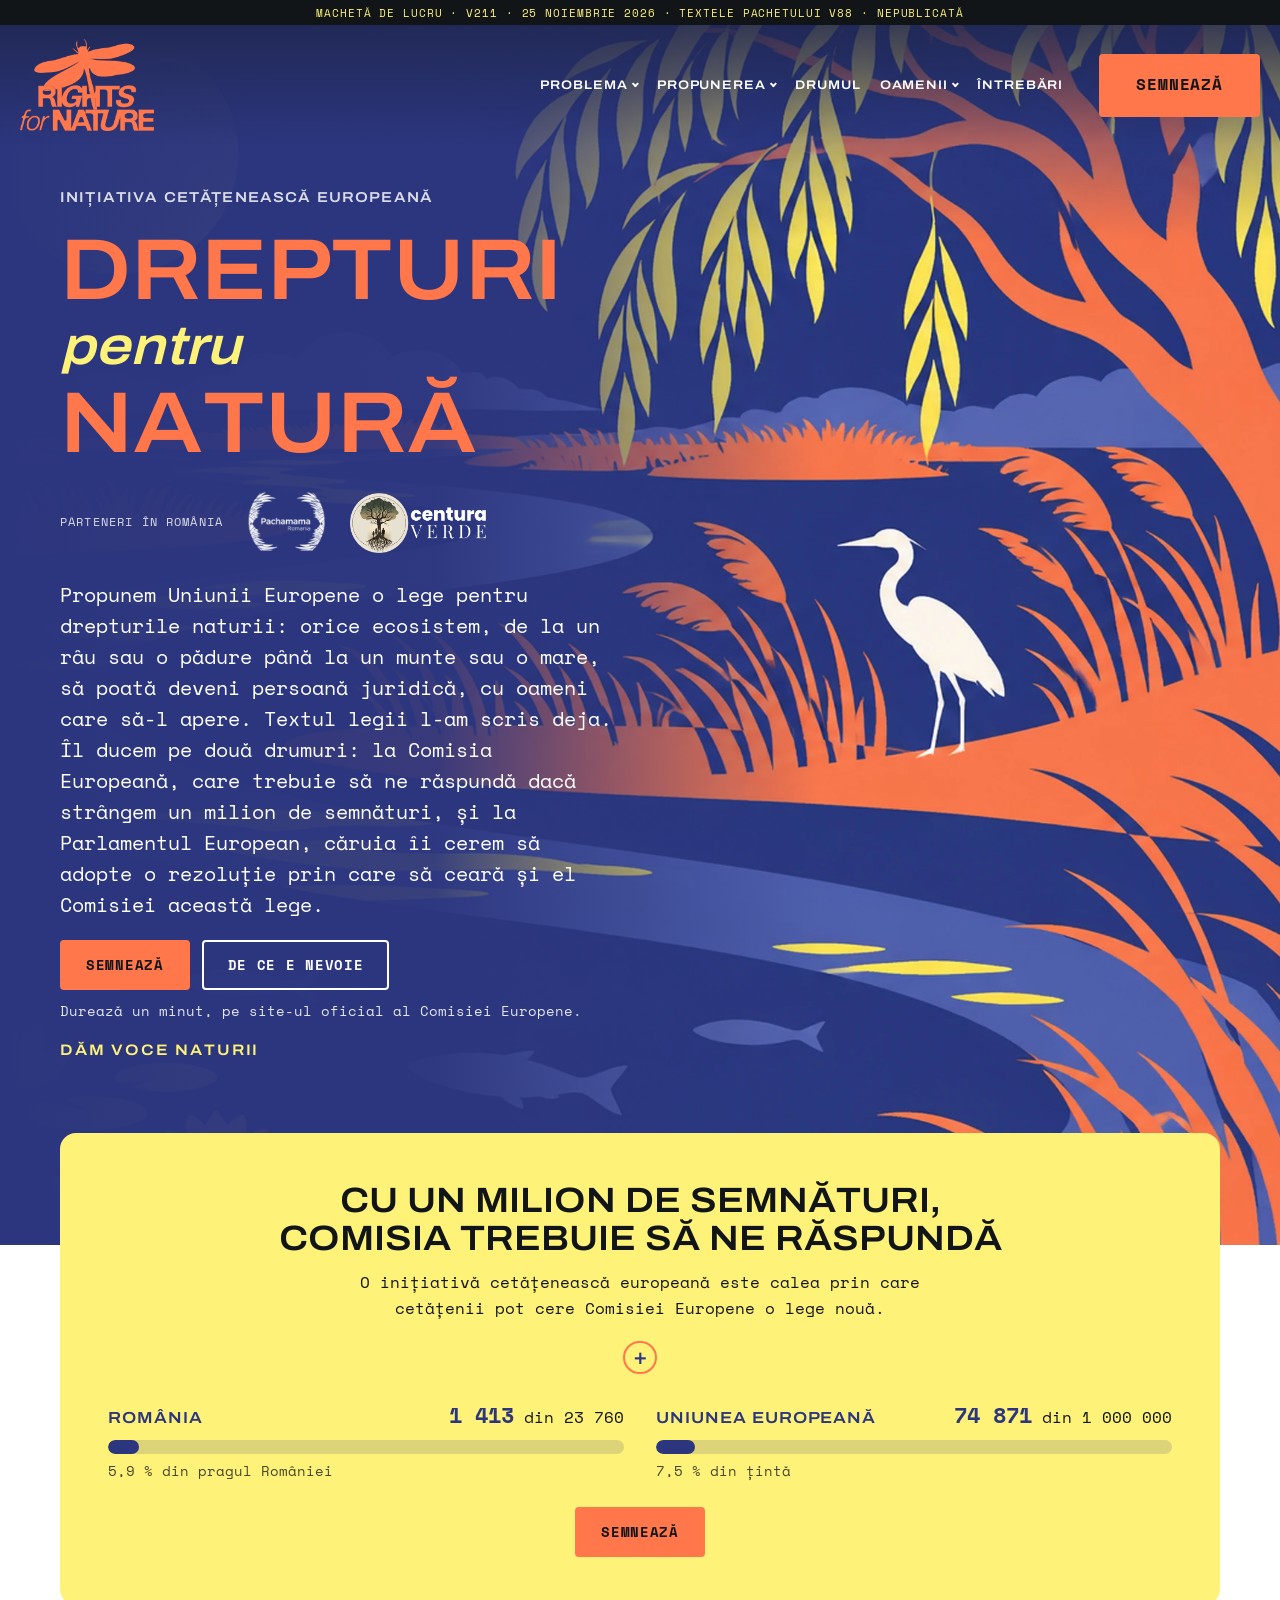
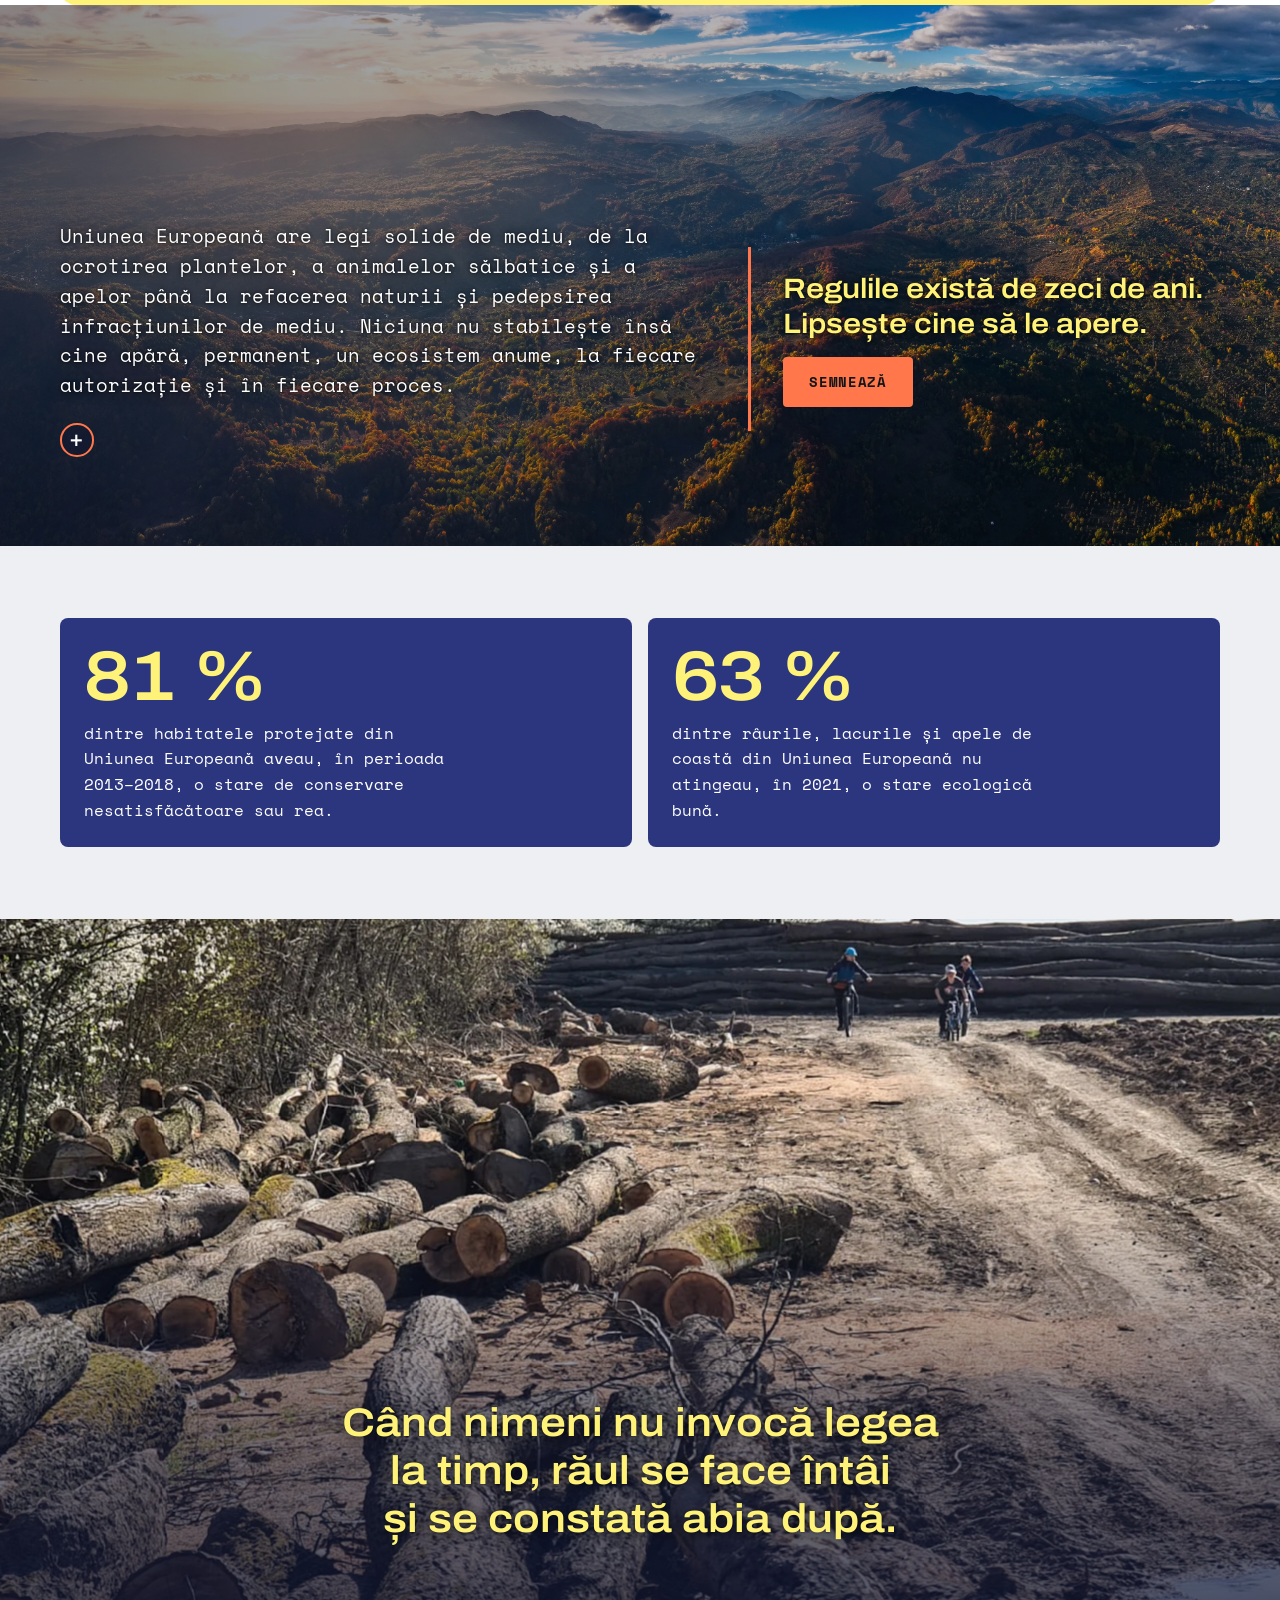
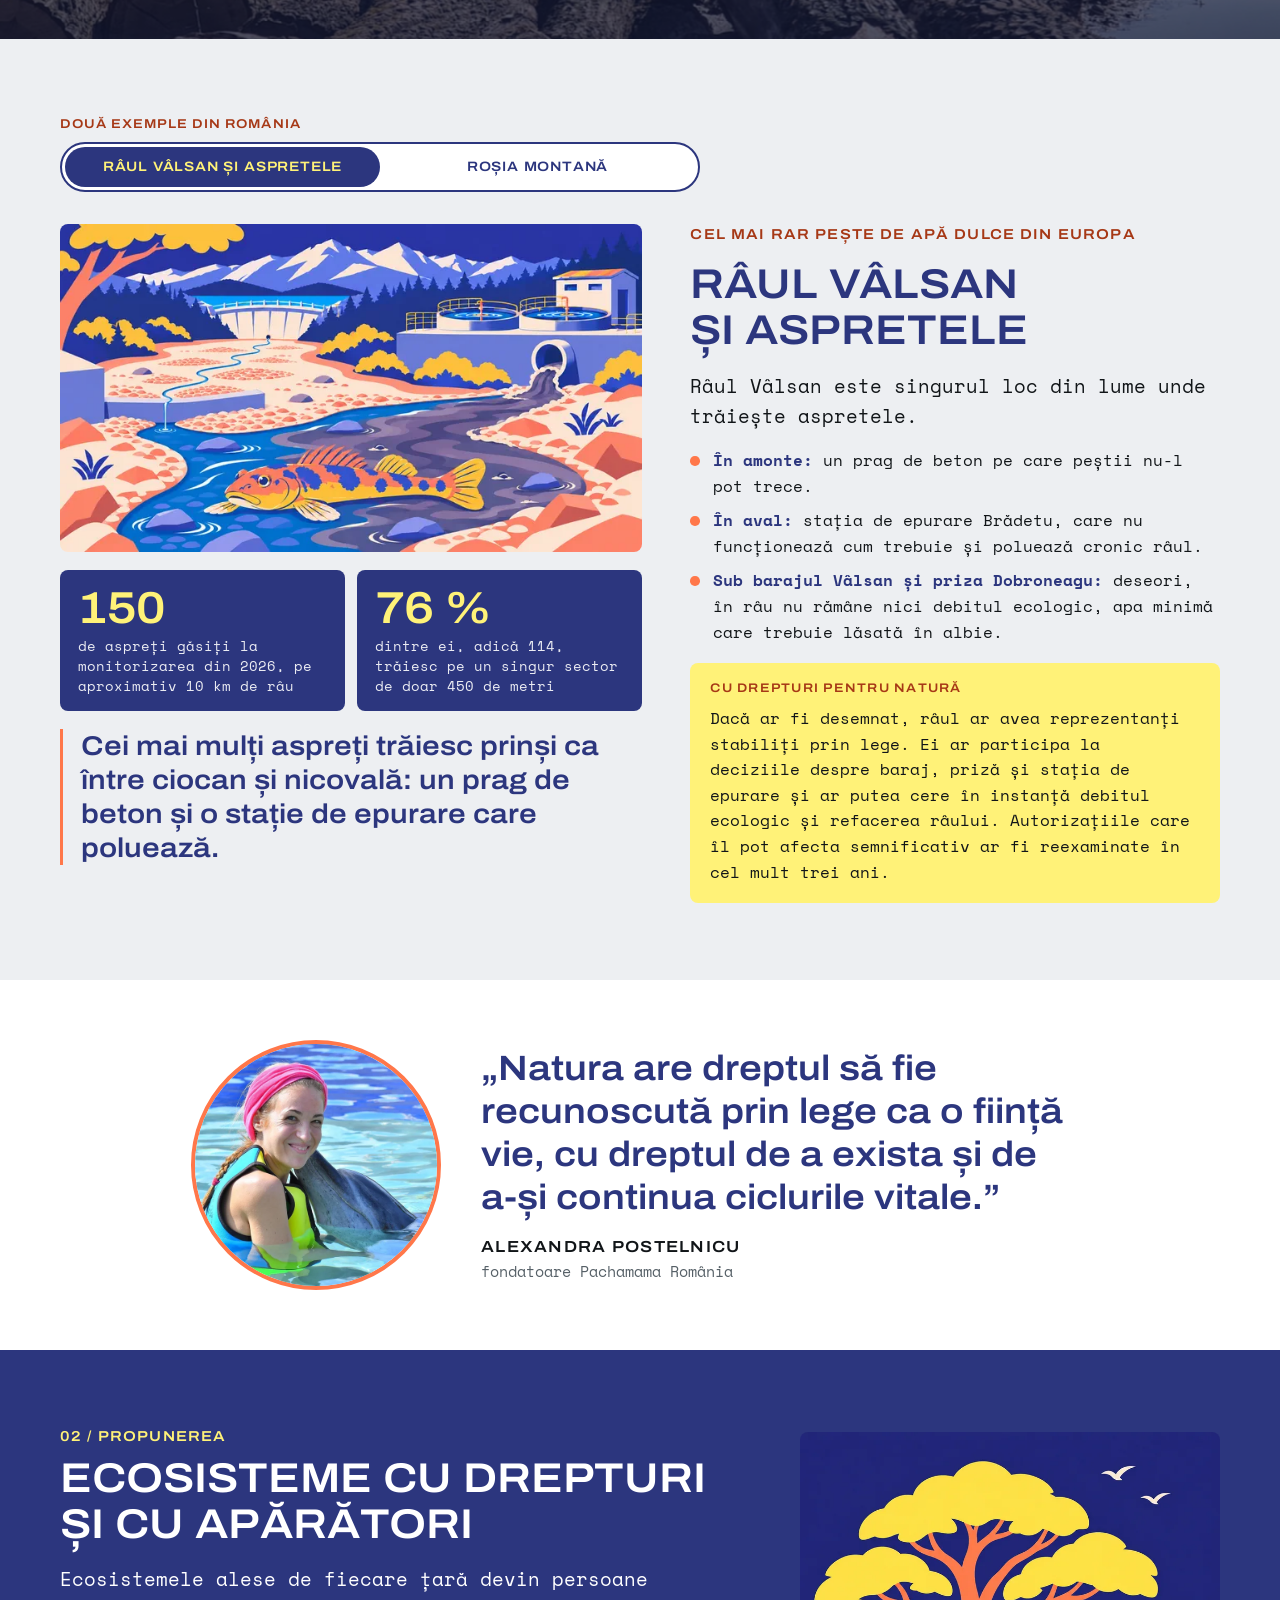
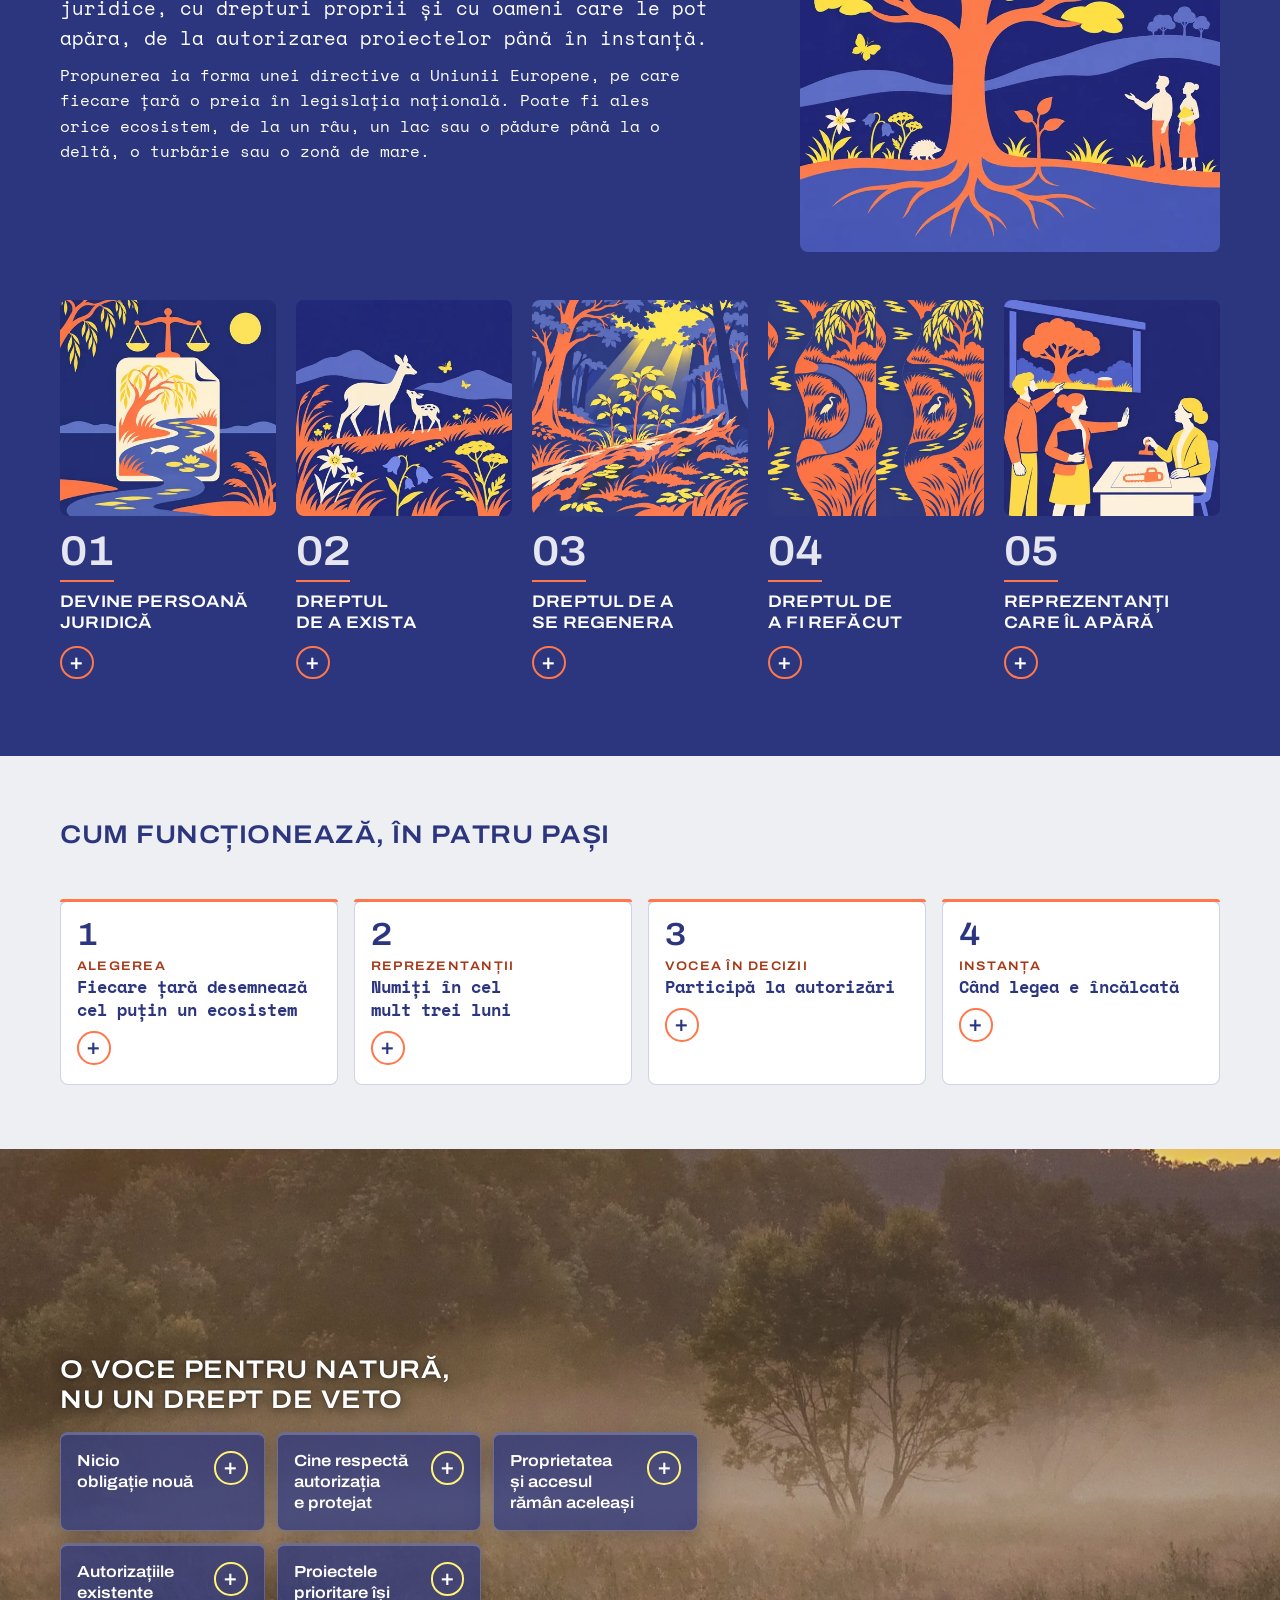
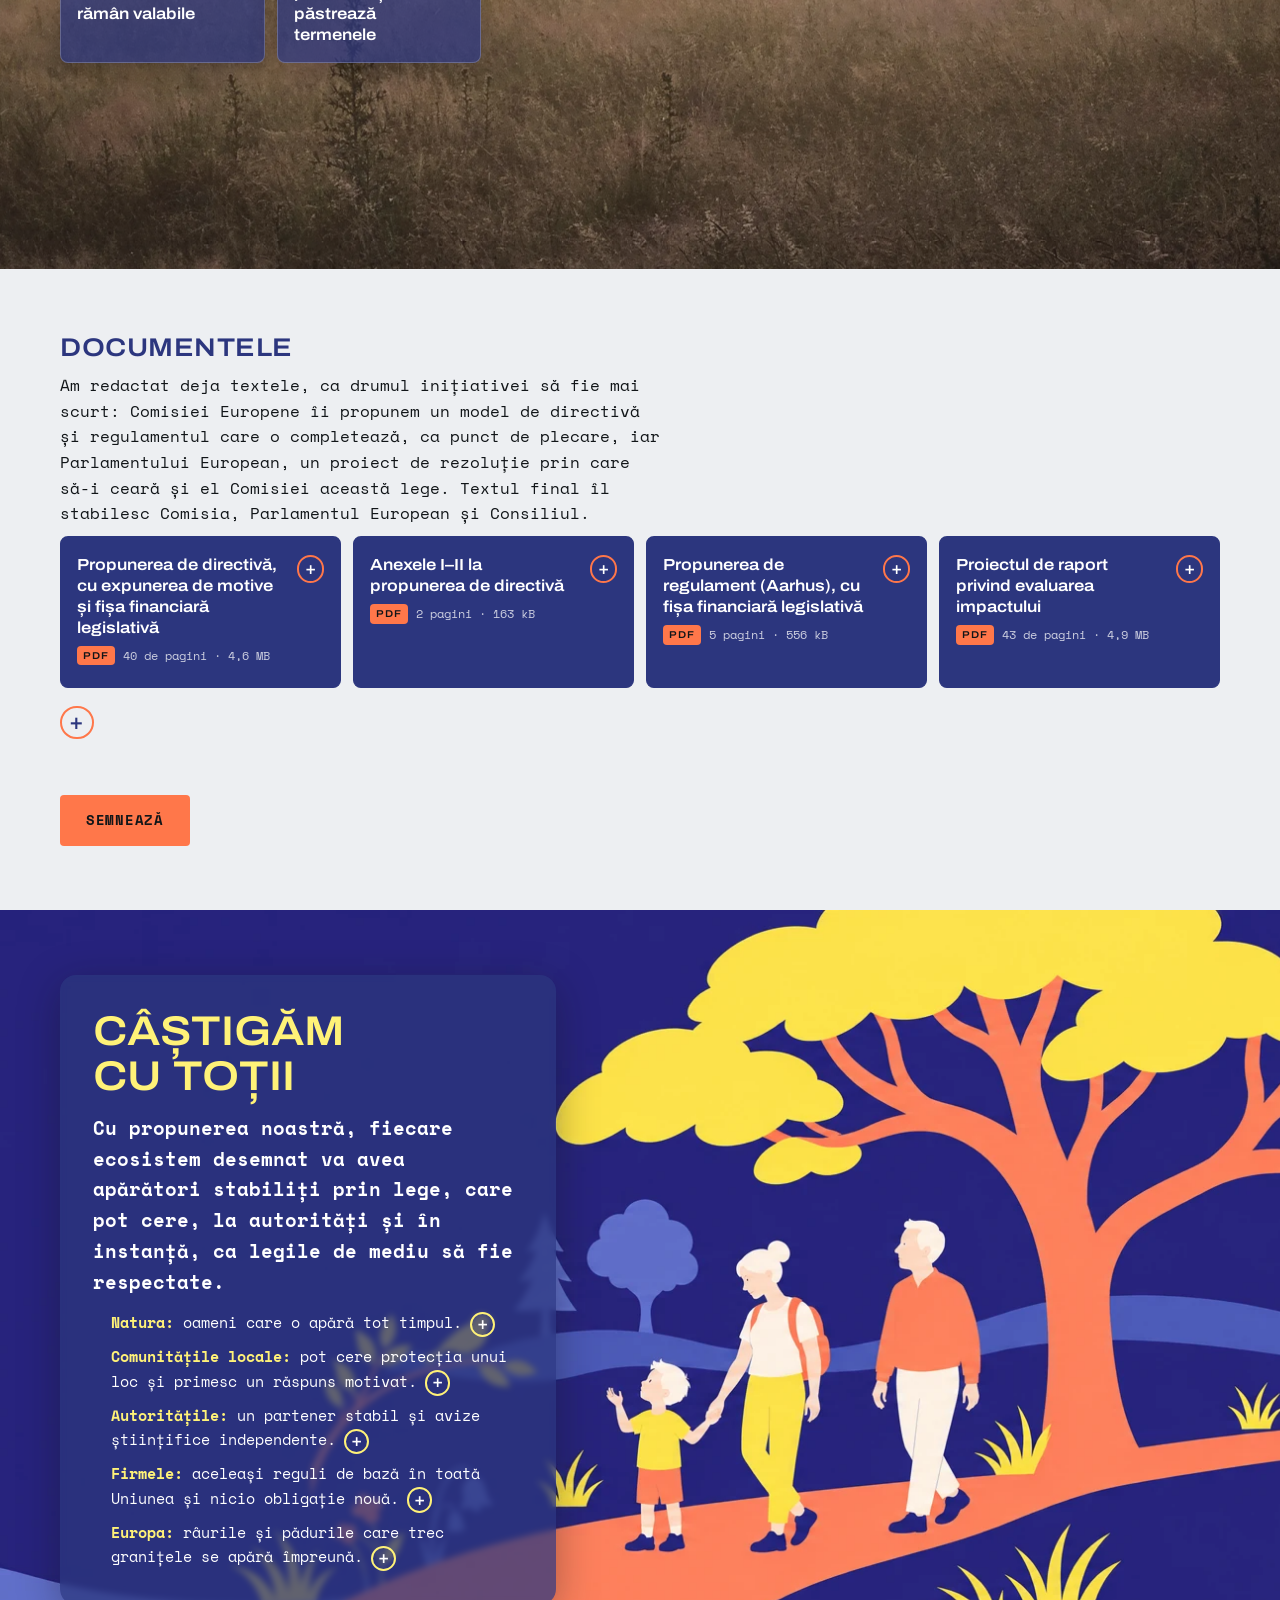
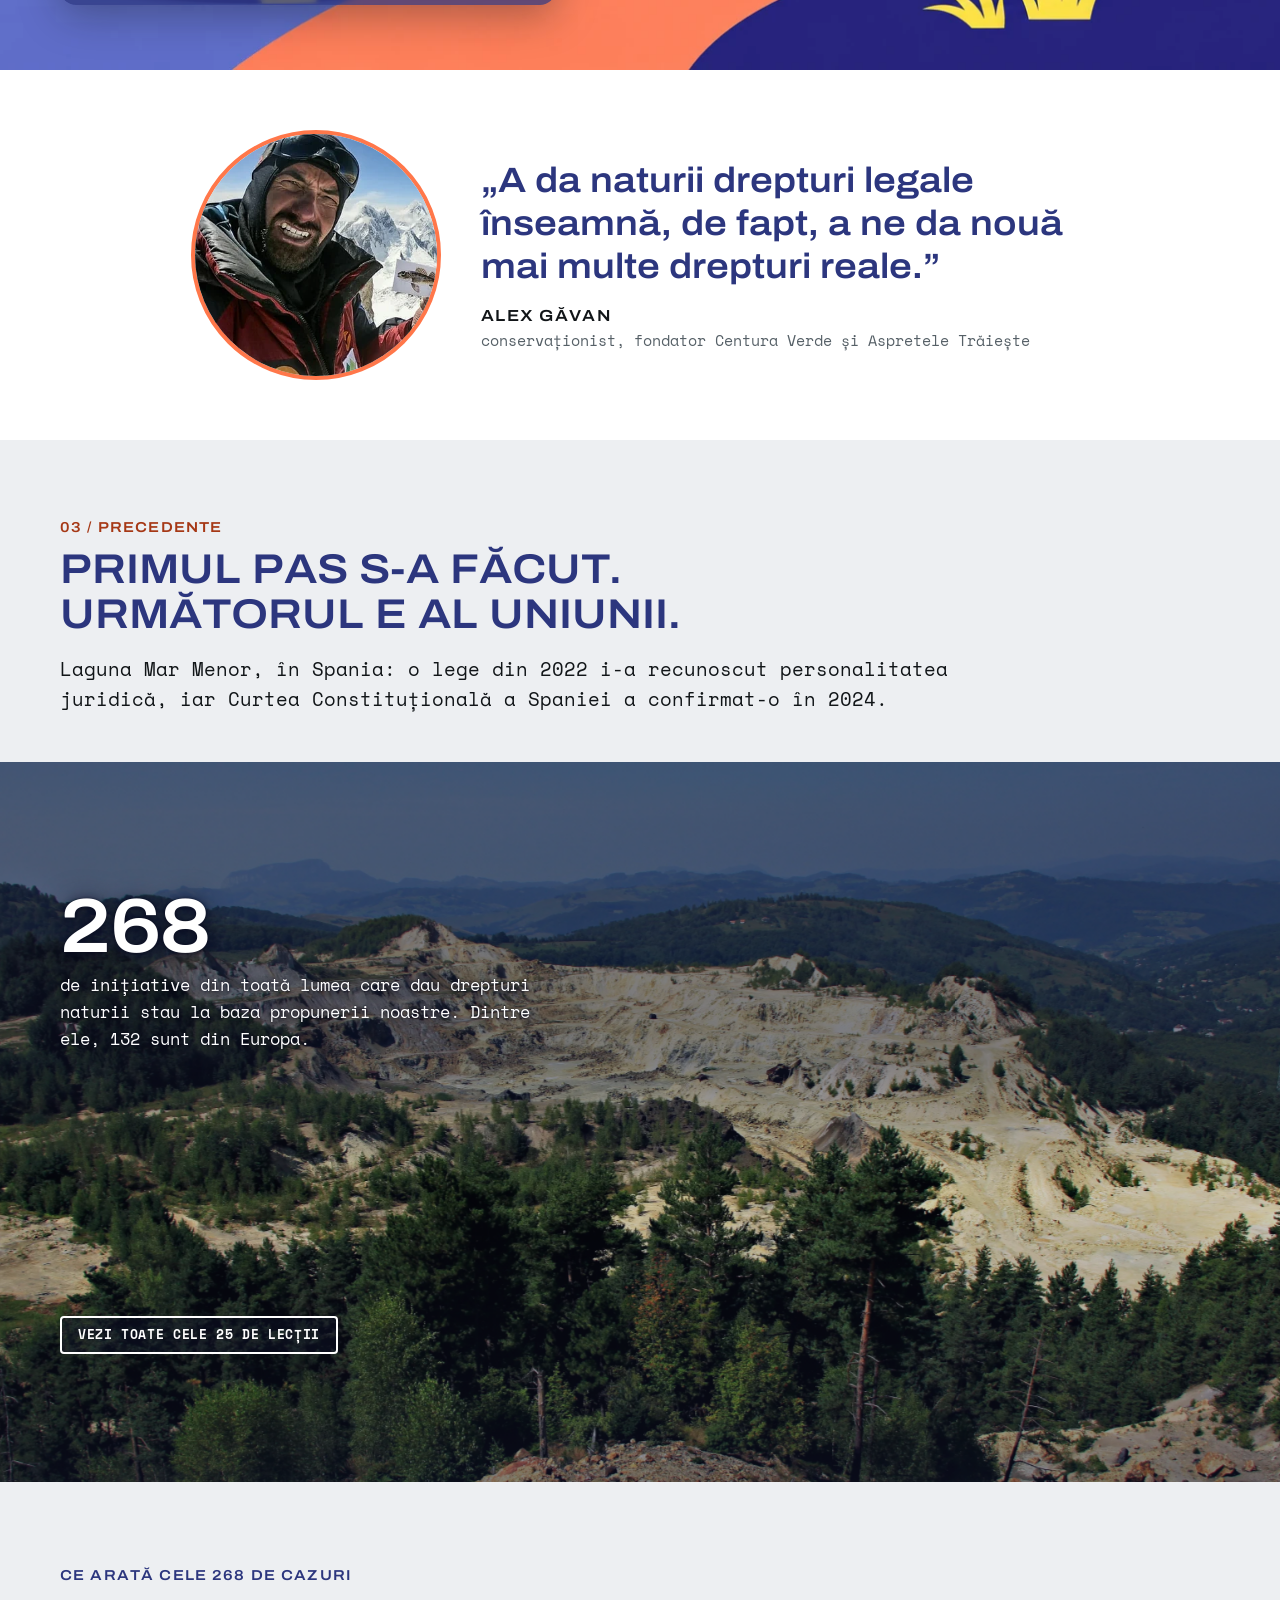
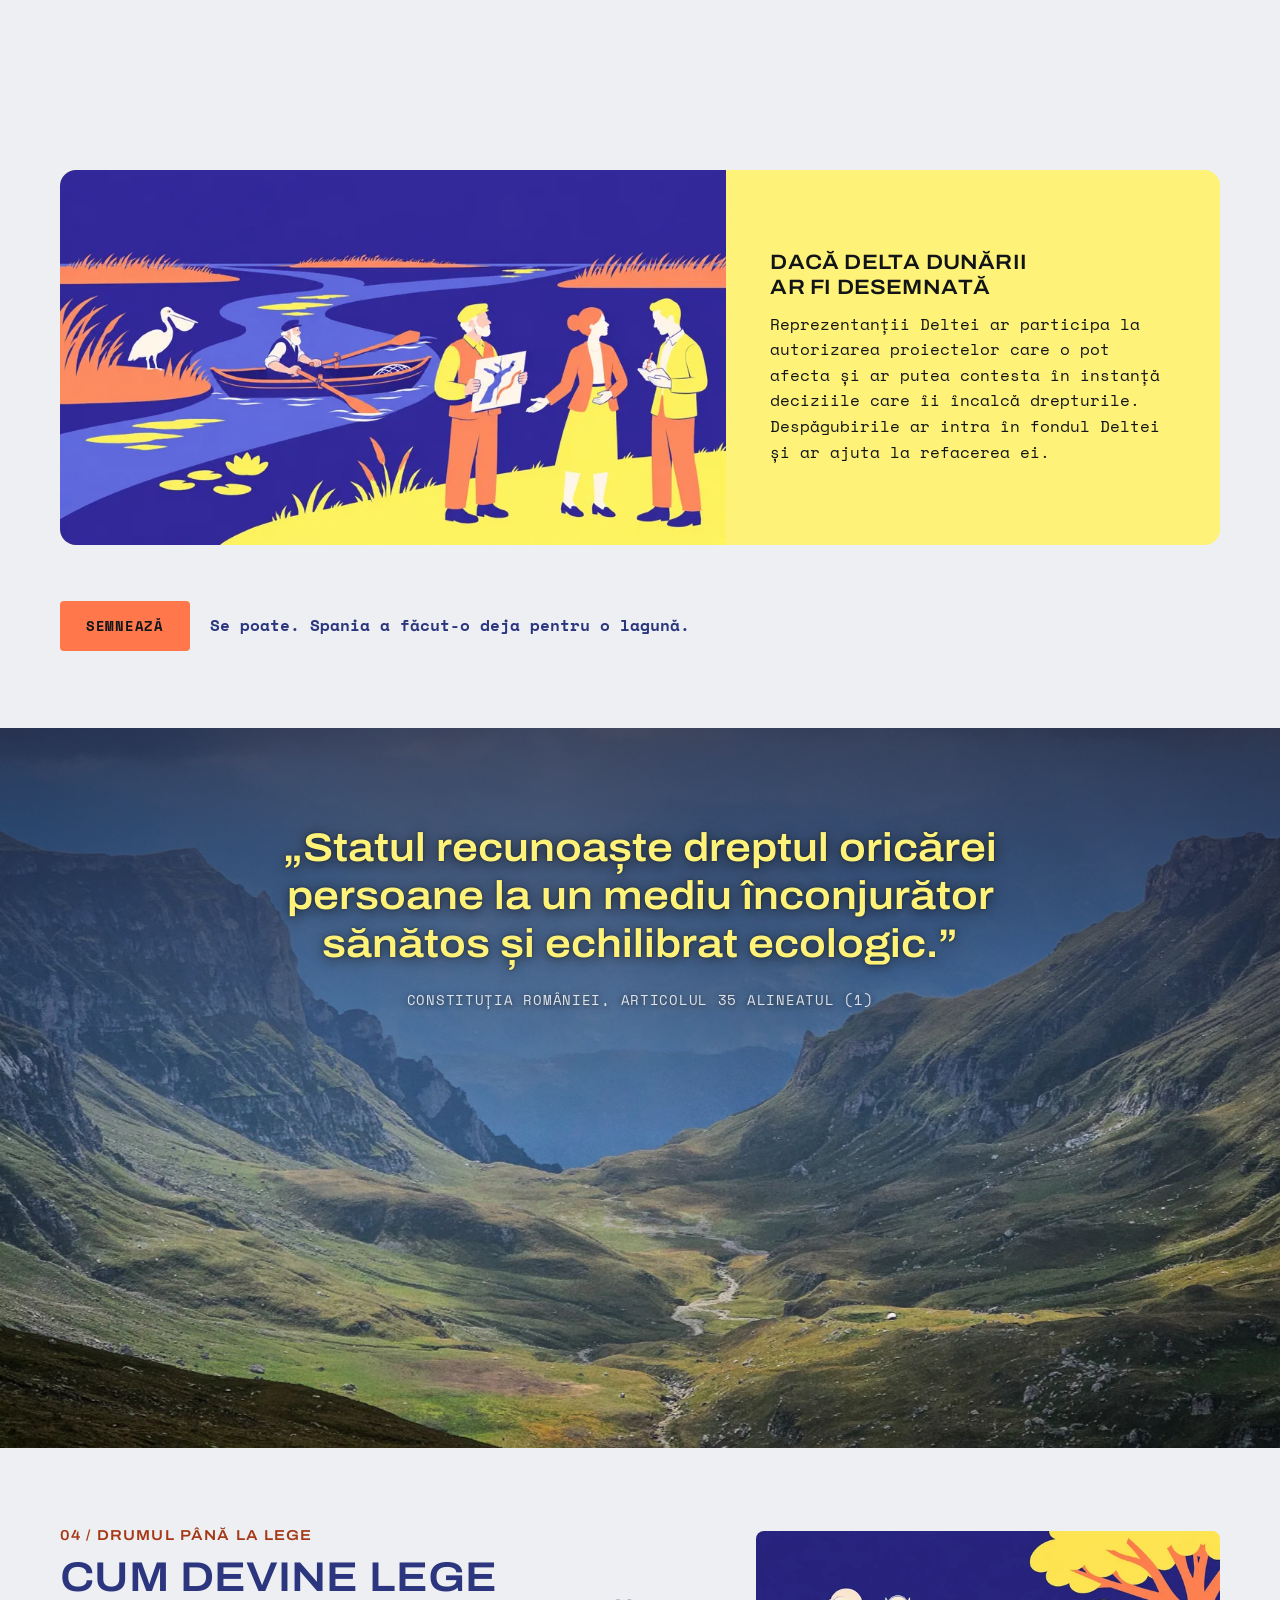
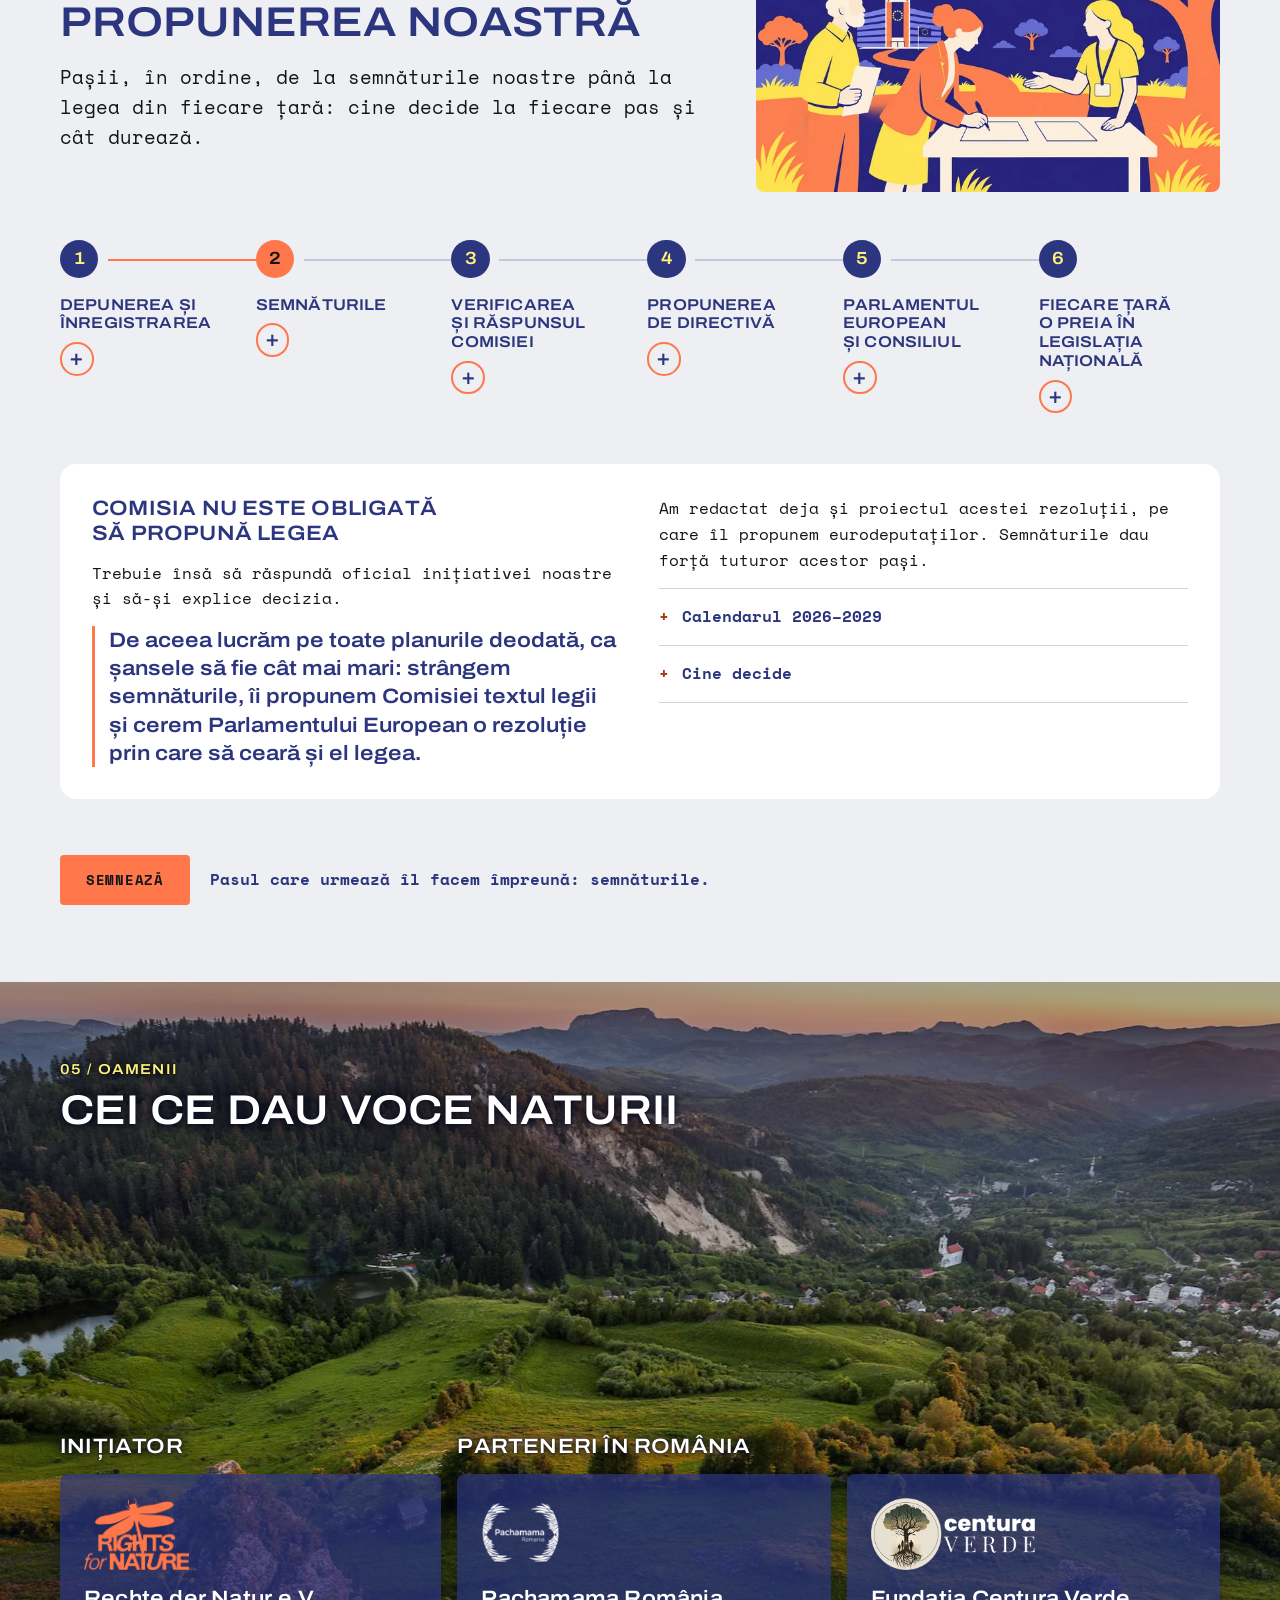
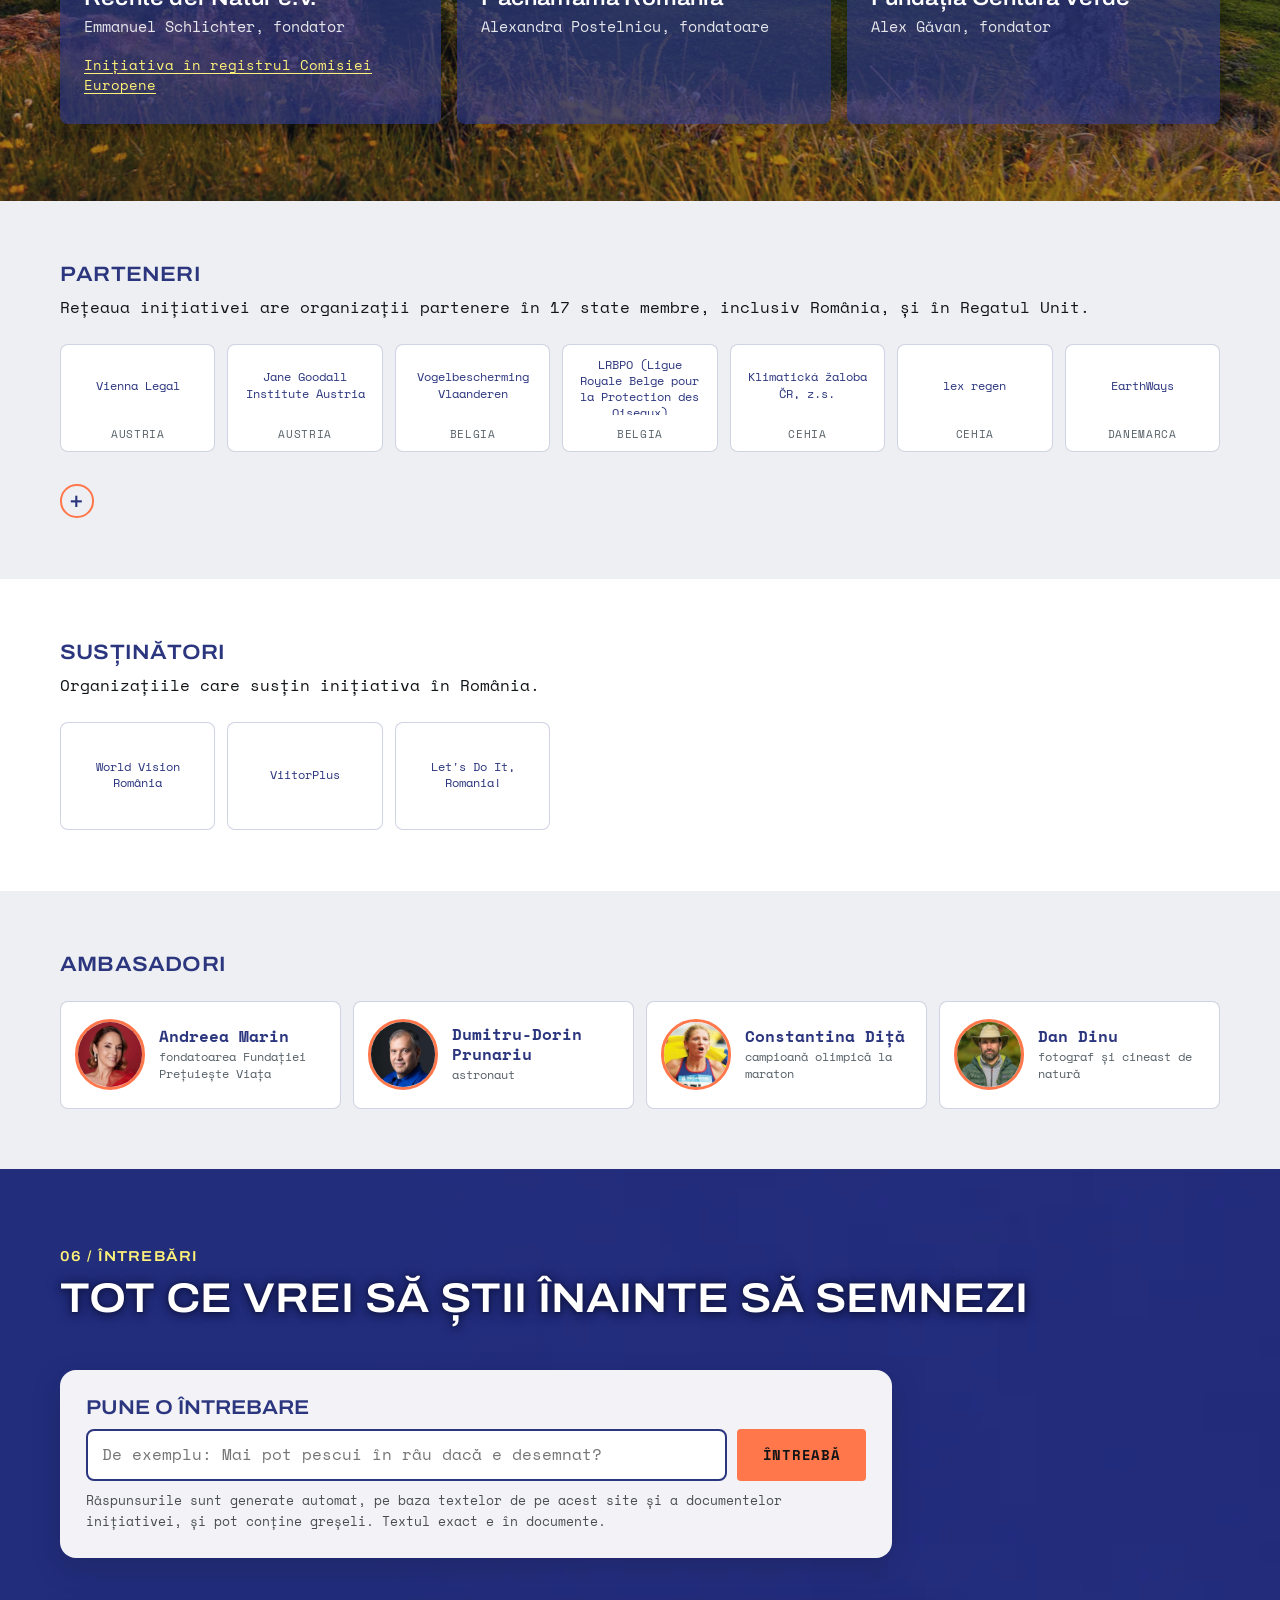
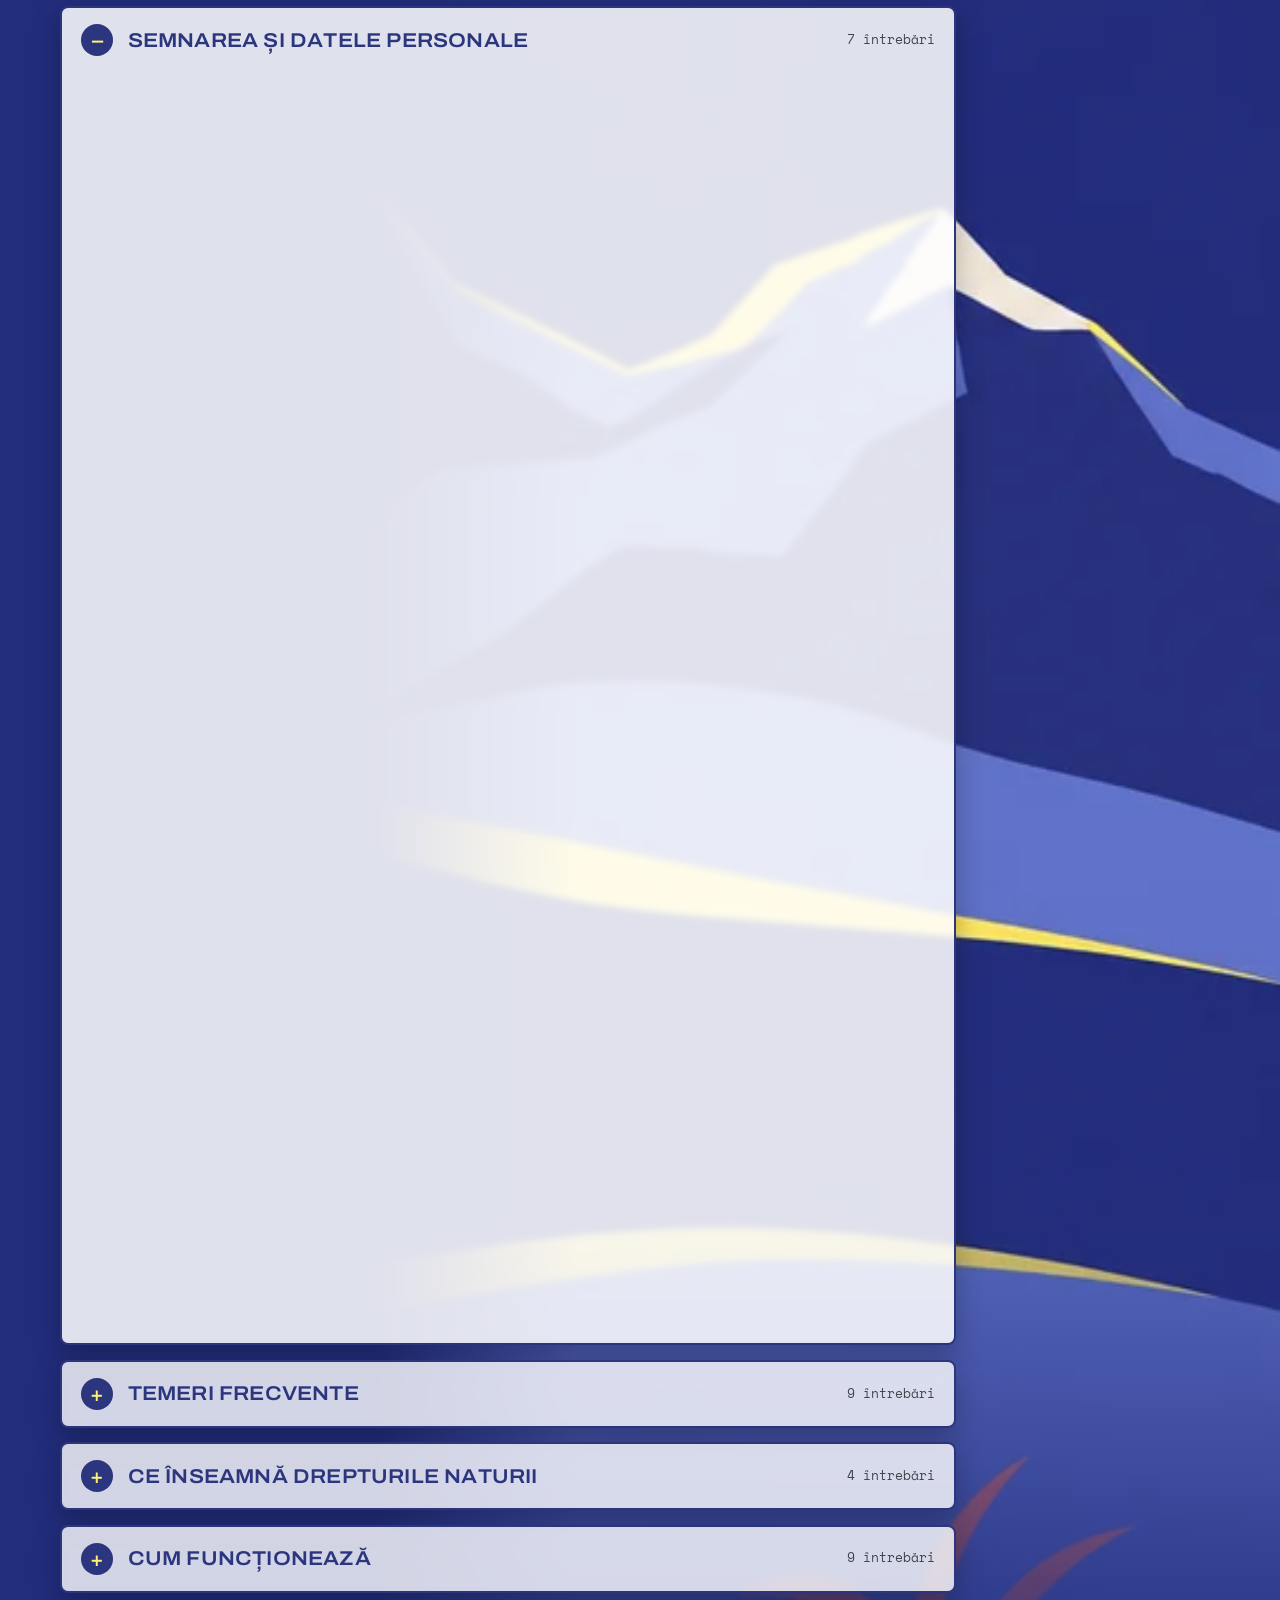
==== commit 7e6081b7: "v211: pagini" ====
--- a/index.html
+++ b/index.html
@@ -30,13 +30,13 @@
 <link rel="preload" href="assets/img/ilustratie-rfn.webp" as="image" type="image/webp" fetchpriority="high">
 <link rel="preload" href="assets/fonts/RFNDisplay-Regular.woff2" as="font" type="font/woff2" crossorigin>
 <link rel="preload" href="assets/fonts/RFNMono-Regular.woff2" as="font" type="font/woff2" crossorigin>
-<link rel="stylesheet" href="assets/css/site.css?v210">
+<link rel="stylesheet" href="assets/css/site.css?v211">
 </head>
 <body>
 <a class="skip" href="#continut">Sari la conținut</a>
 
 <header class="site-header" id="antet">
-  <div class="draft-strip"><div class="wrap">Machetă de lucru · v210 · 25 noiembrie 2026 · textele pachetului v88 · nepublicată</div></div>
+  <div class="draft-strip"><div class="wrap">Machetă de lucru · v211 · 25 noiembrie 2026 · textele pachetului v88 · nepublicată</div></div>
   <div class="wrap header-inner">
     <a class="brand" href="#sus" aria-label="Rights for Nature, începutul paginii">
       <img src="assets/img/sigla-rfn.png" alt="Rights for Nature" width="438" height="300">
@@ -1288,6 +1288,6 @@
   </div>
 </footer>
 
-<script src="assets/js/site.js?v210"></script>
+<script src="assets/js/site.js?v211"></script>
 </body>
 </html>
--- a/assets/css/site.css
+++ b/assets/css/site.css
@@ -2071,3 +2071,17 @@
   .problema-cifre { margin-top: 0; padding-block: clamp(3rem, 6vw, 4.5rem); }
   .problema-cifre .stats { grid-template-columns: 1fr 1fr; }
 }
+
+/* v211 (deciziile U1 A, U2 A, Alex, 25.11.2026): citirea pe mobil.
+   U1: benzile cu fotografie și citat mai scunde pe telefon; portretele din citate puțin mai mici.
+   U2: casetele inițiatorului și partenerilor compacte pe telefon, cu sigla mică în stânga. Pe calculator nu se schimbă nimic. */
+@media (max-width: 760px) {
+  .quote-band.quote-band-foto, .quote-band.quote-band-foto.quote-problema { min-height: 22rem; padding-block: 2.5rem; }
+  .quote-person { padding-block: 1.75rem; }
+  .quote-person .quote-photo { width: 84px; height: 84px; }
+  .people .org { grid-template-columns: 72px 1fr; column-gap: 1rem; row-gap: .2rem; padding: 1rem 1.1rem; align-items: center; }
+  .people .org .org-logo { grid-row: 1 / span 3; width: 72px; height: auto; max-height: 56px; object-fit: contain; }
+  .people .org h3 { font-size: 1.05rem; }
+  .people .org .org-persoana { font-size: .82rem; margin: 0; }
+  .people .org .org-registru { grid-column: 2; font-size: .8rem; margin: 0; }
+}
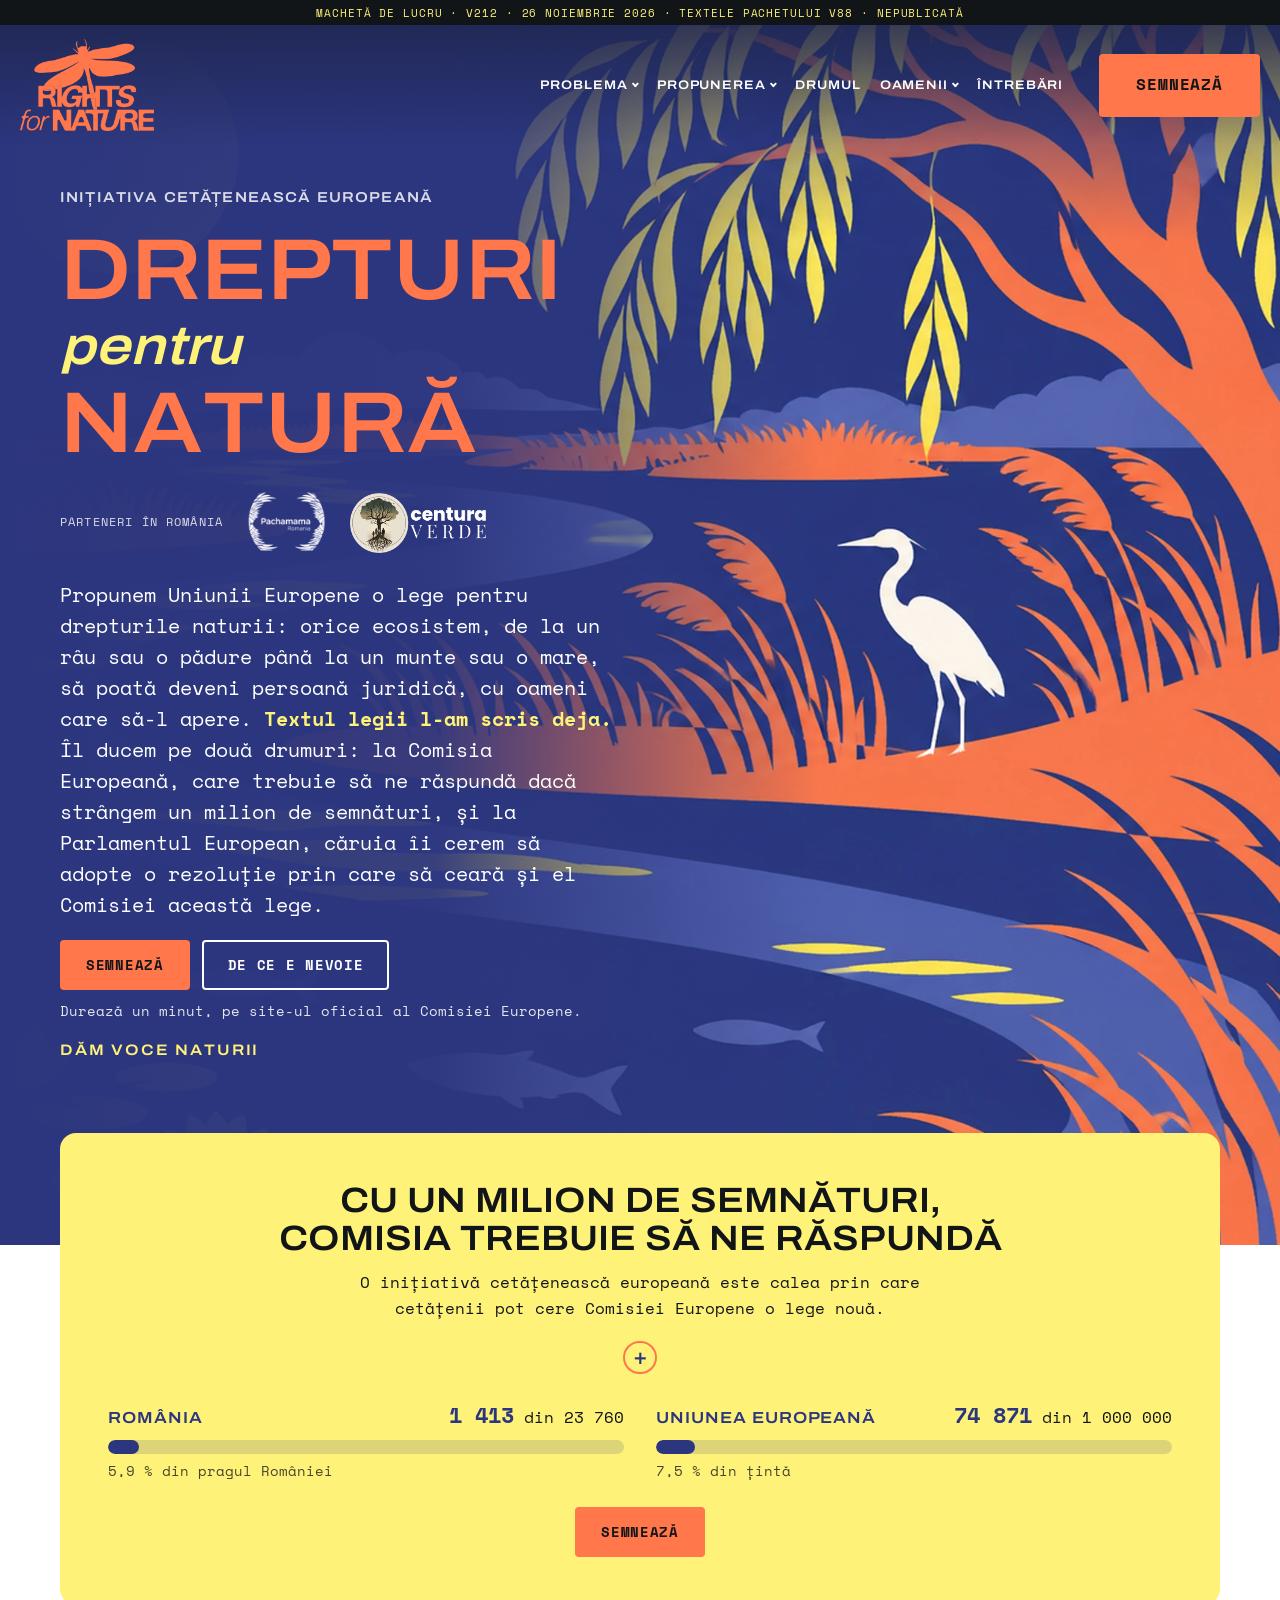
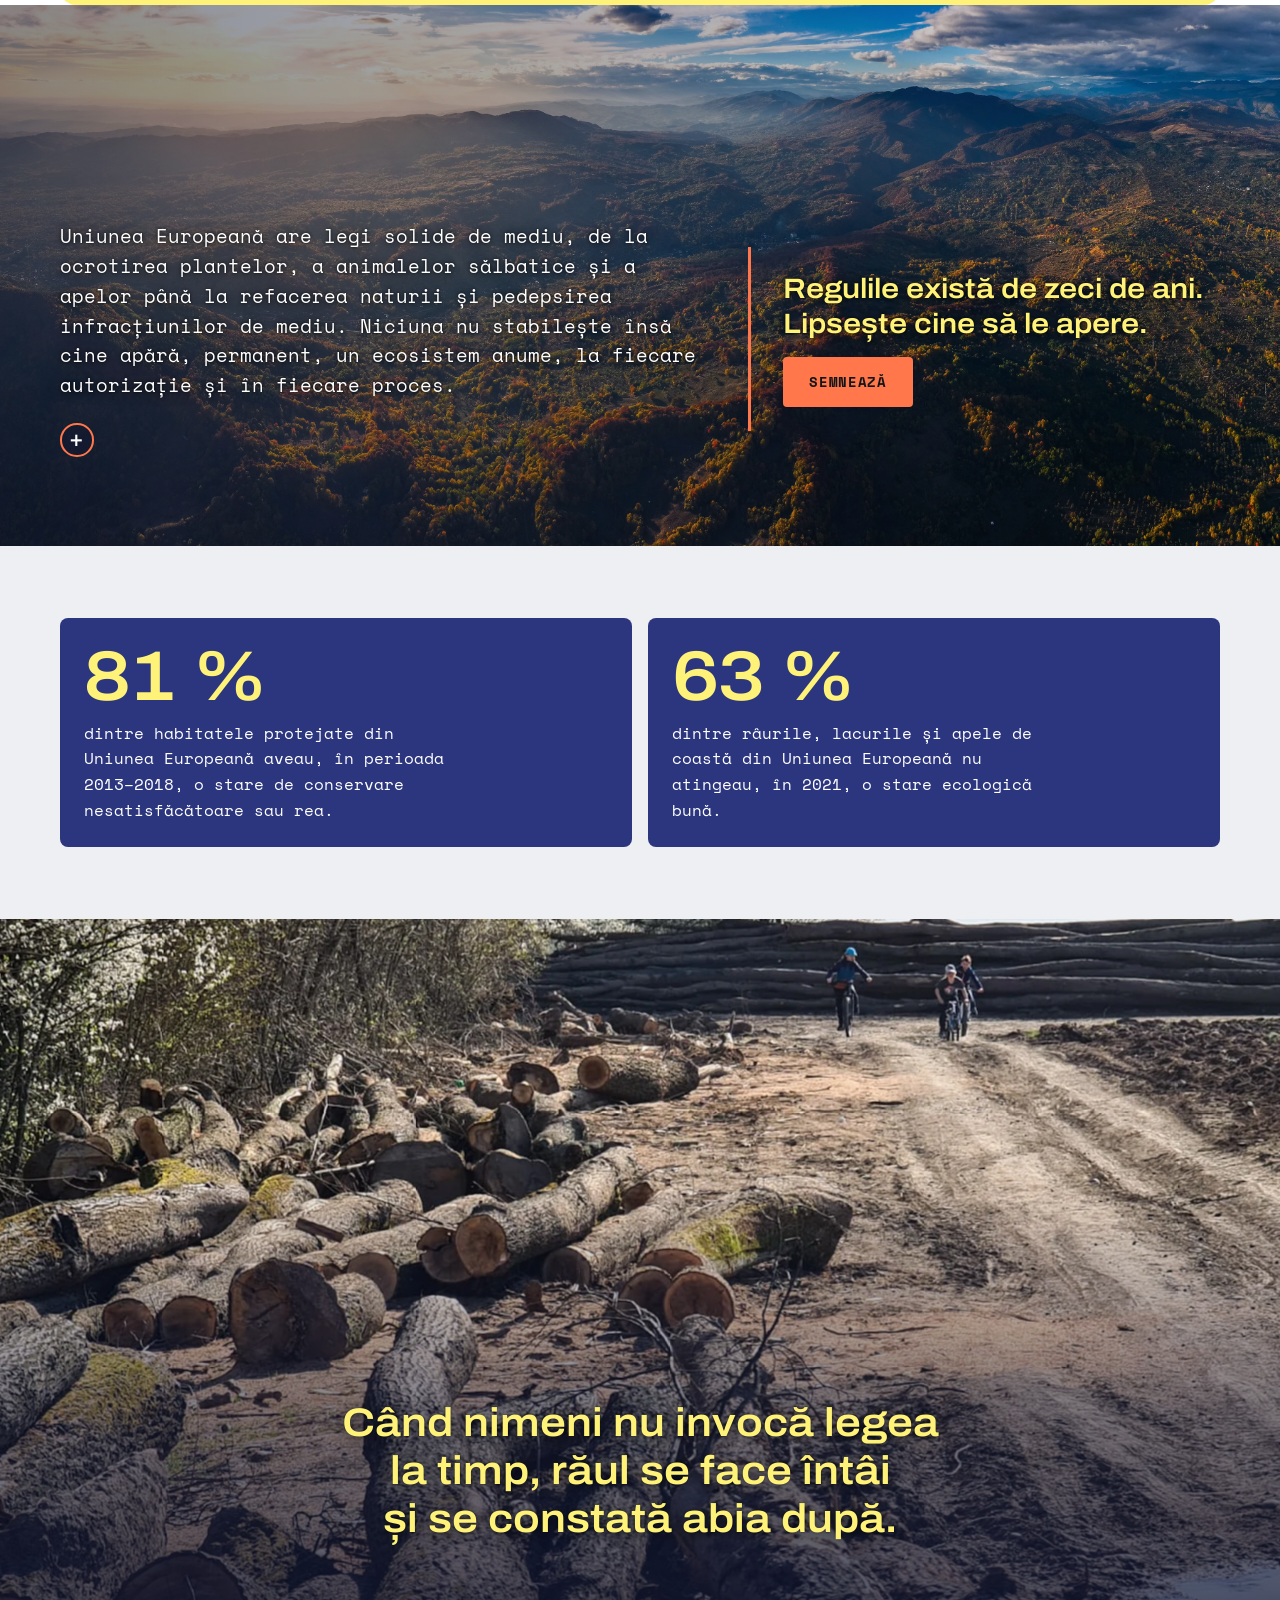
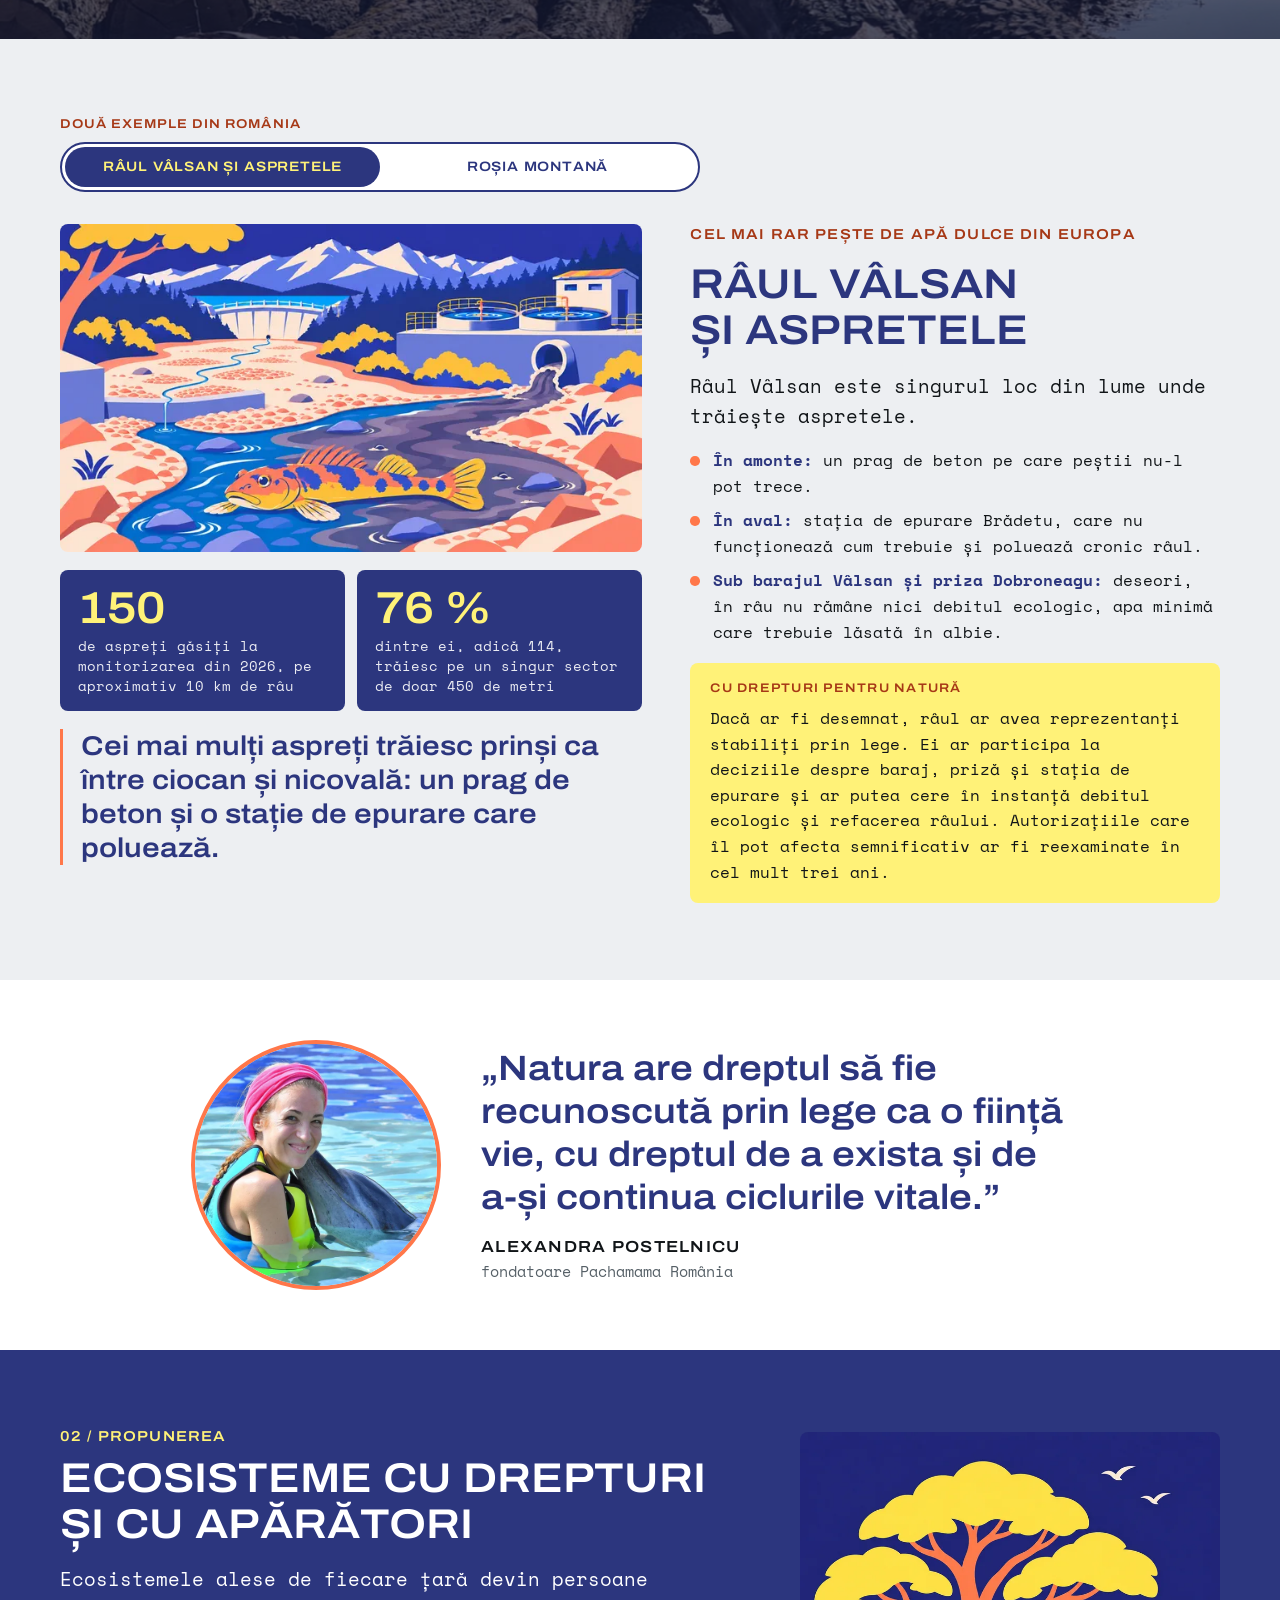
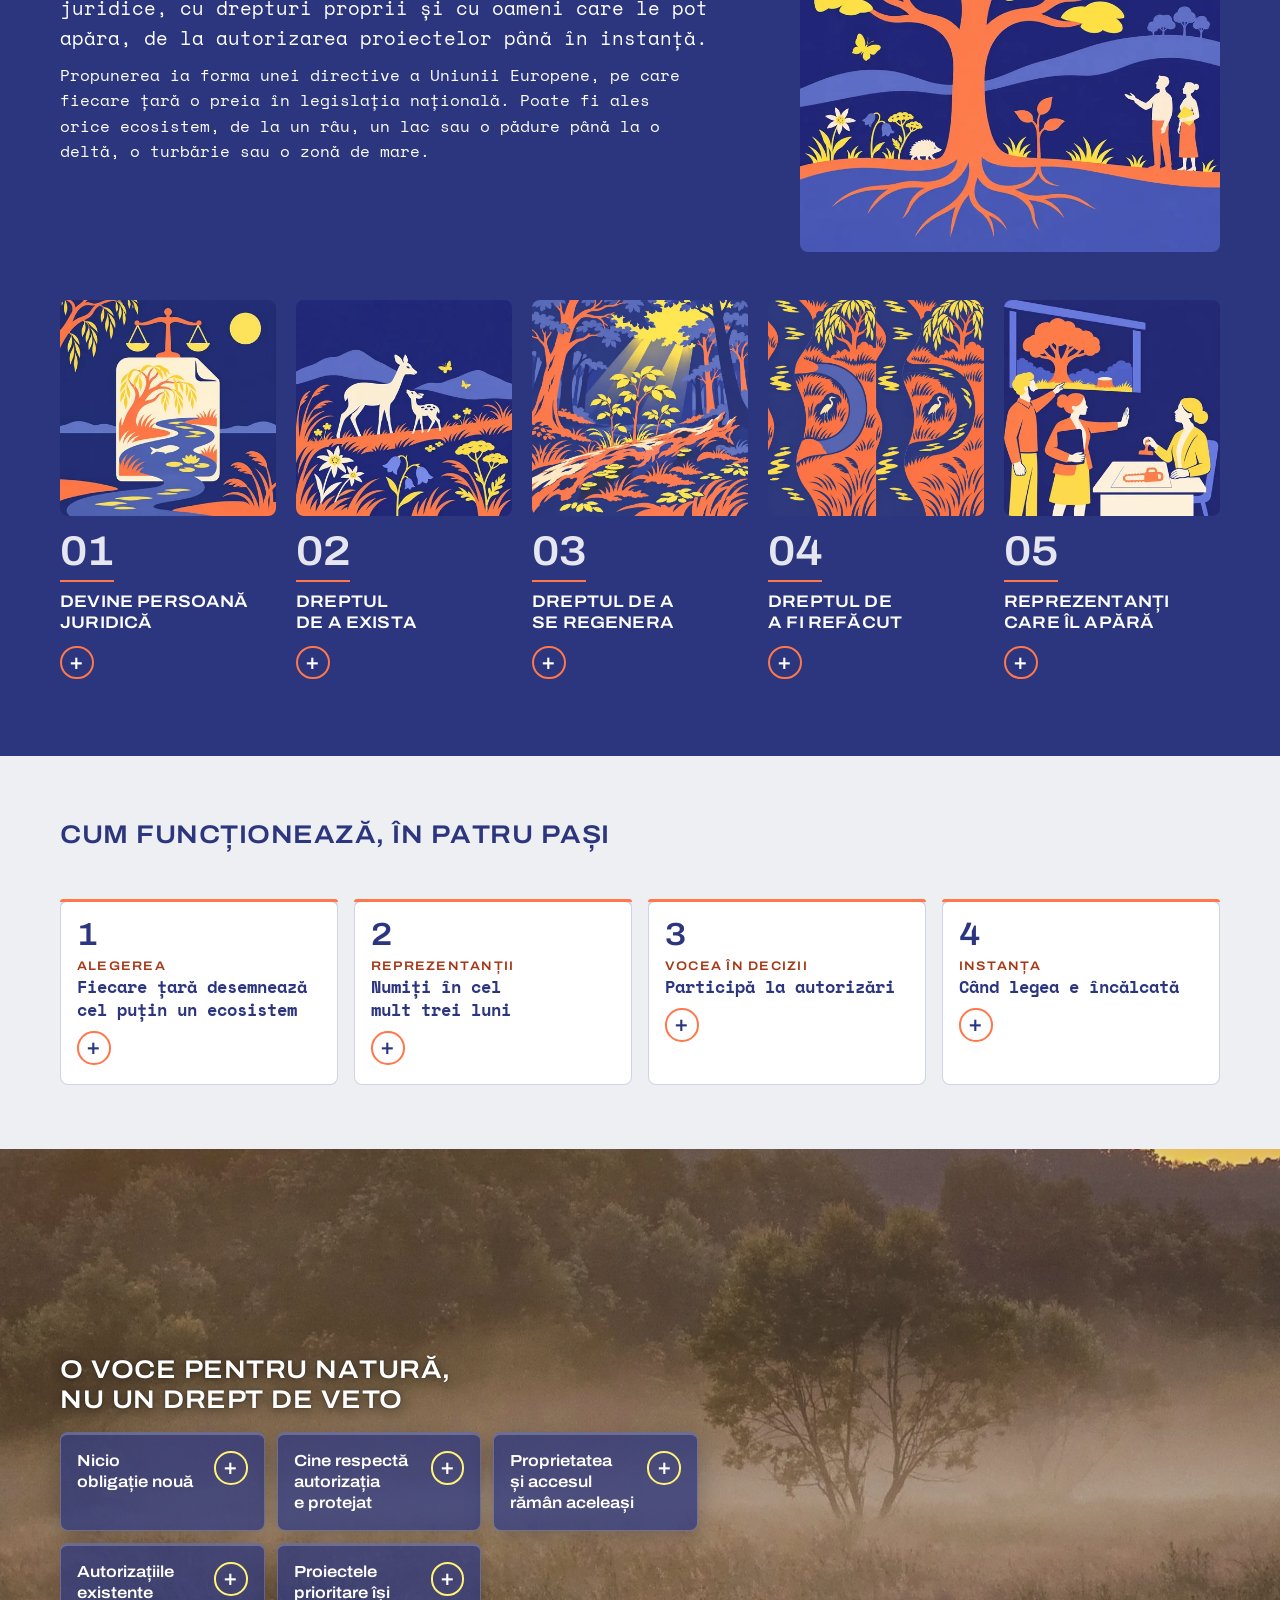
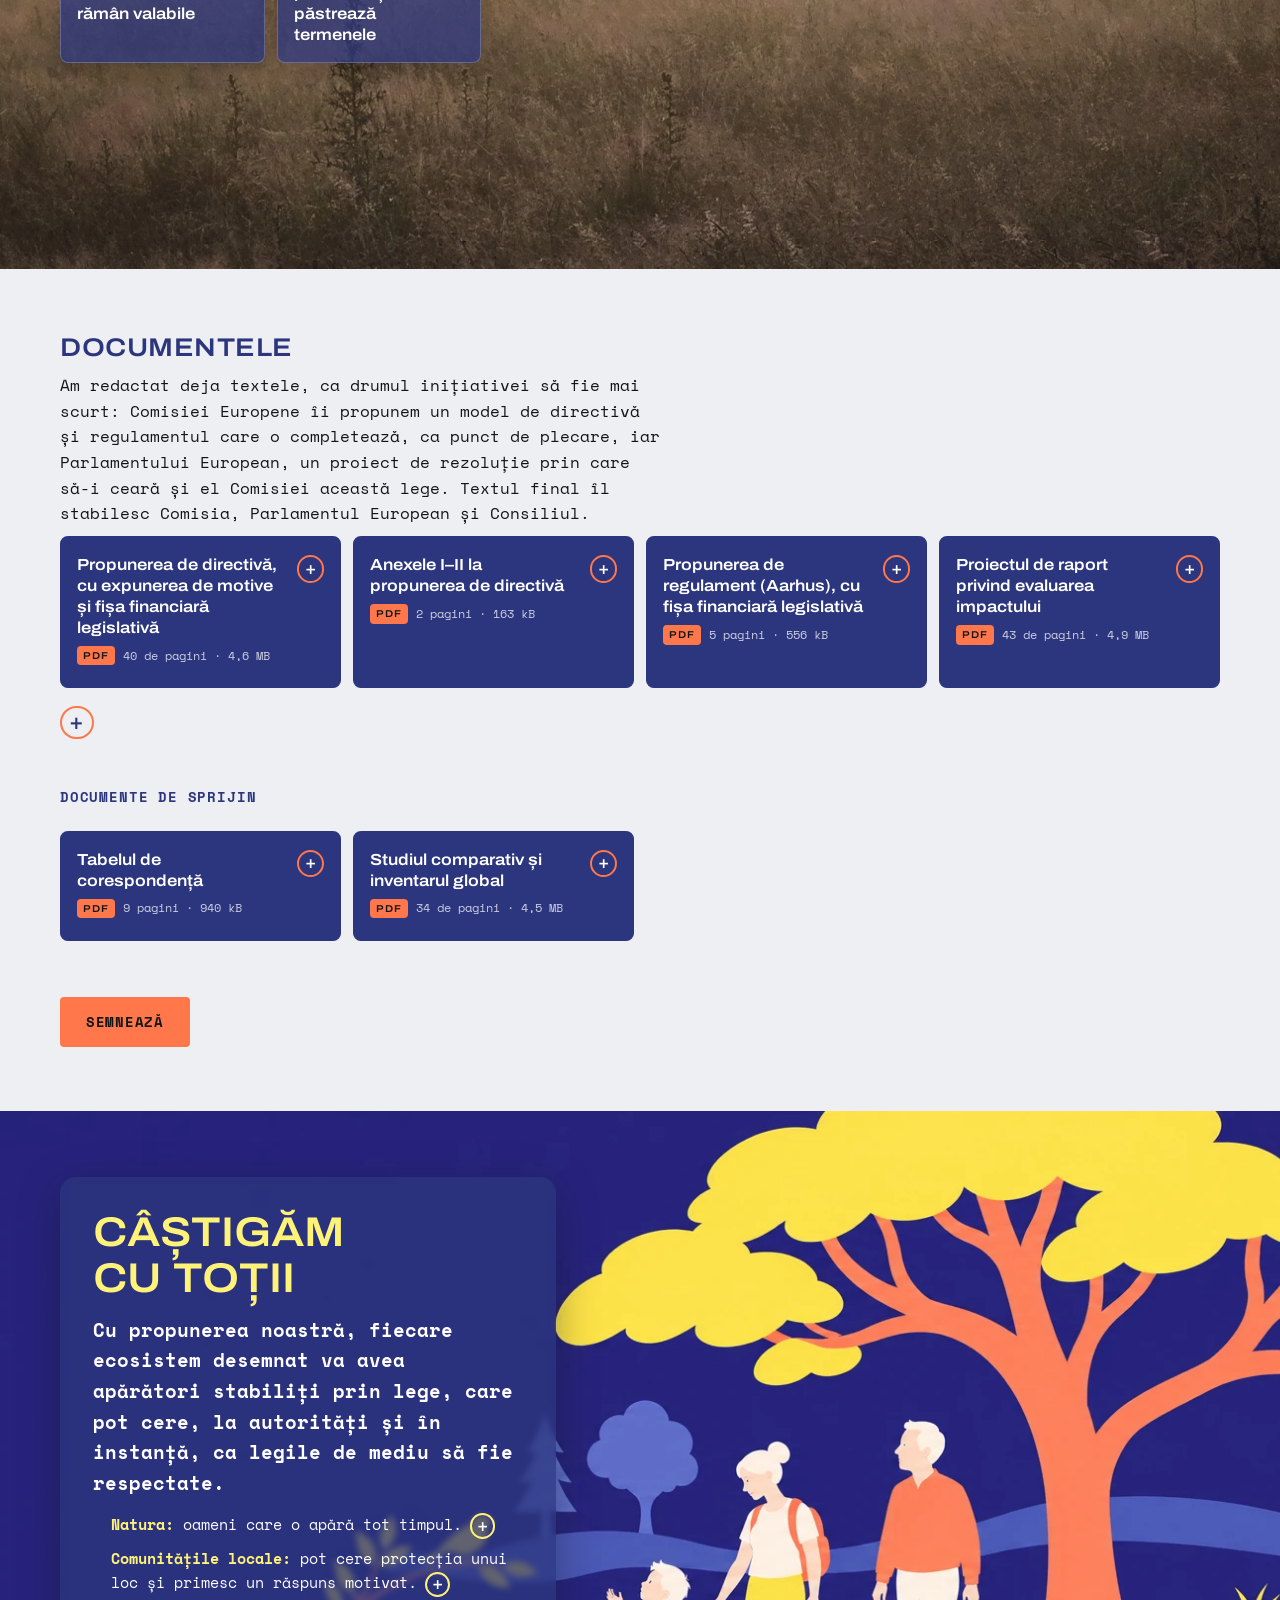
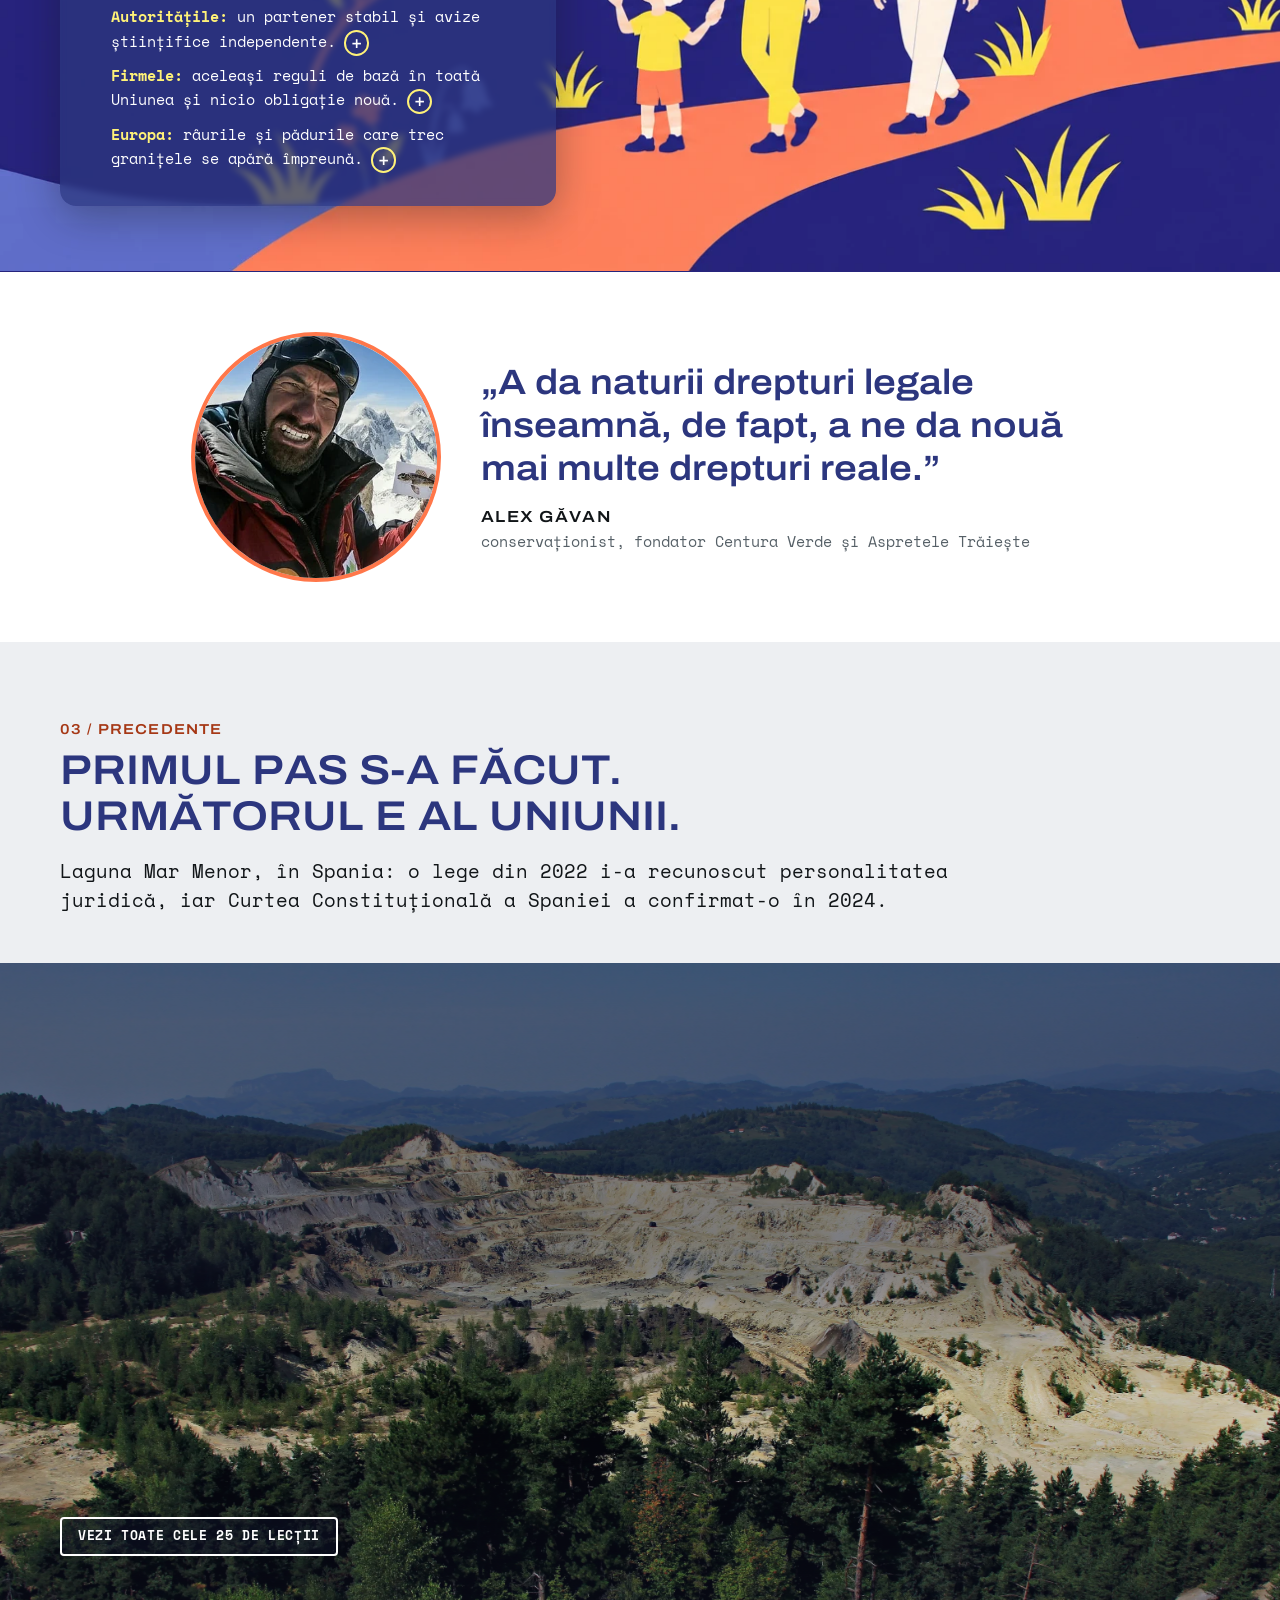
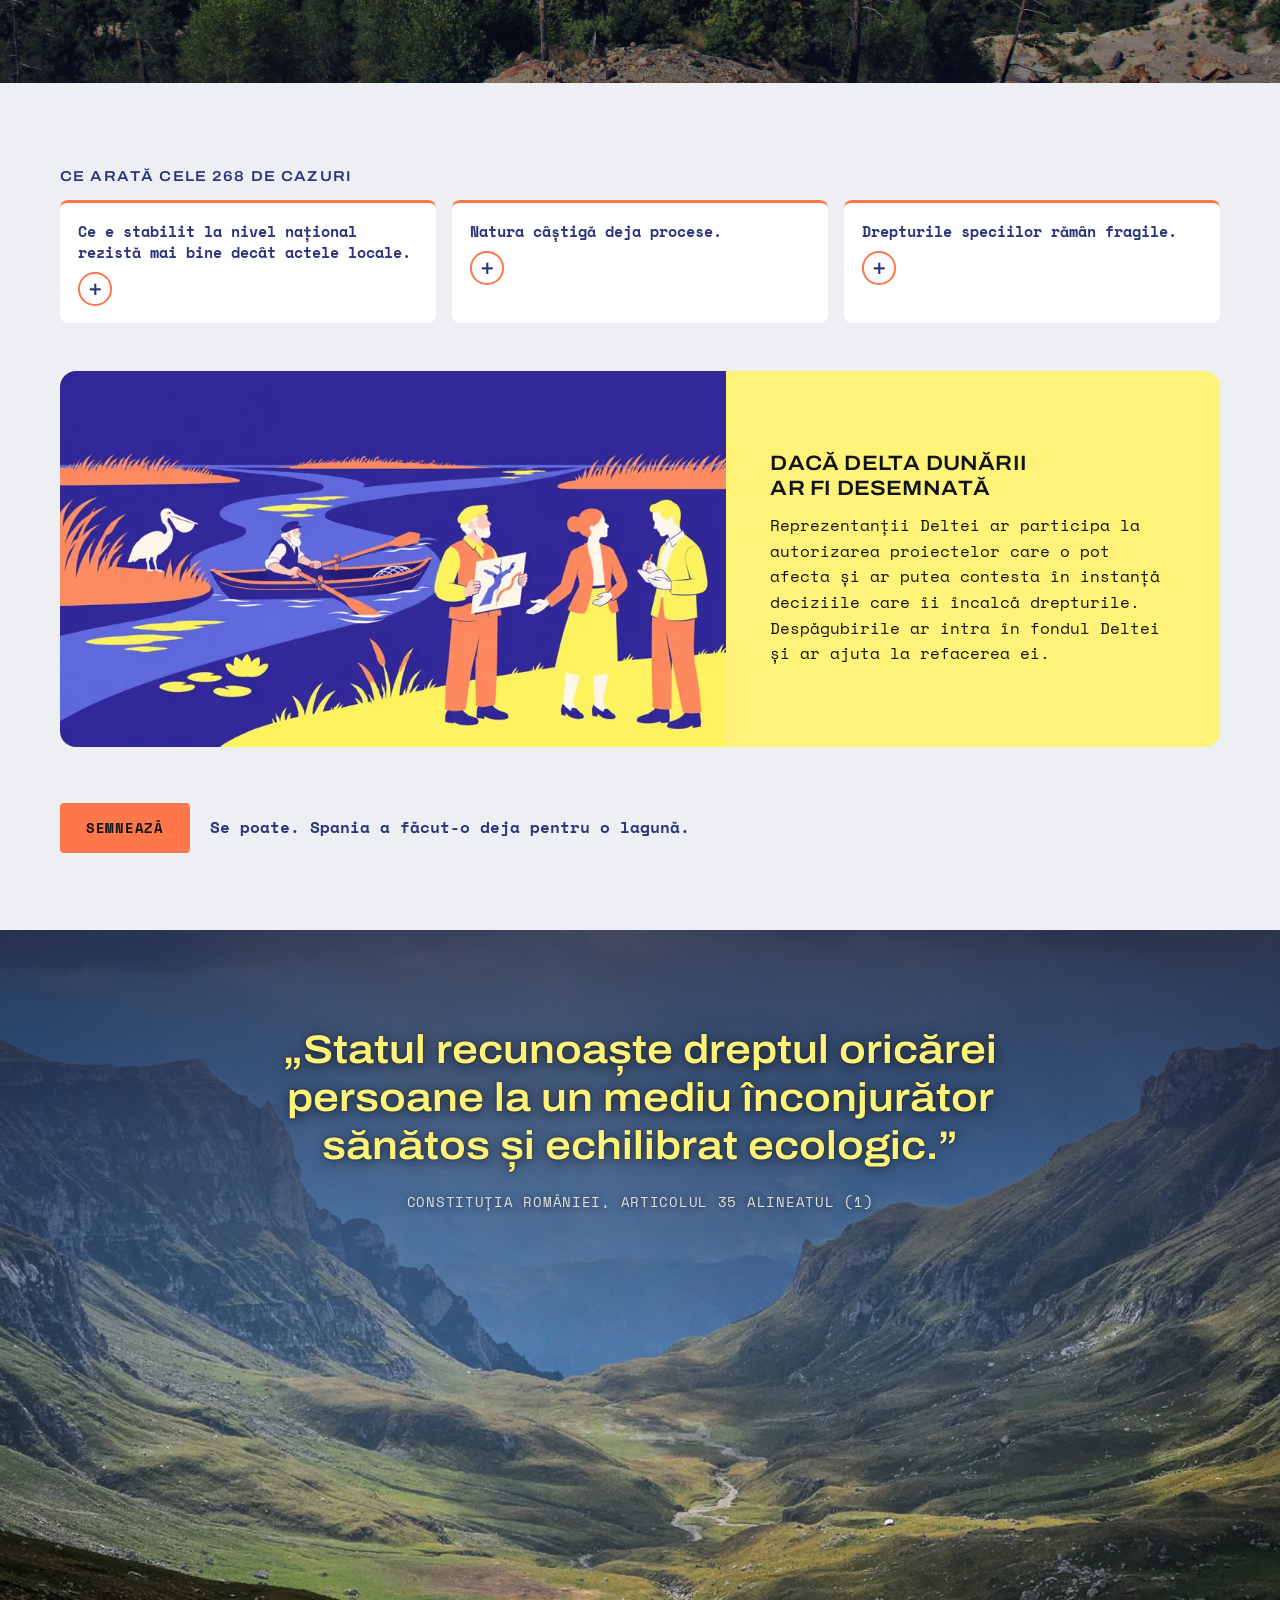
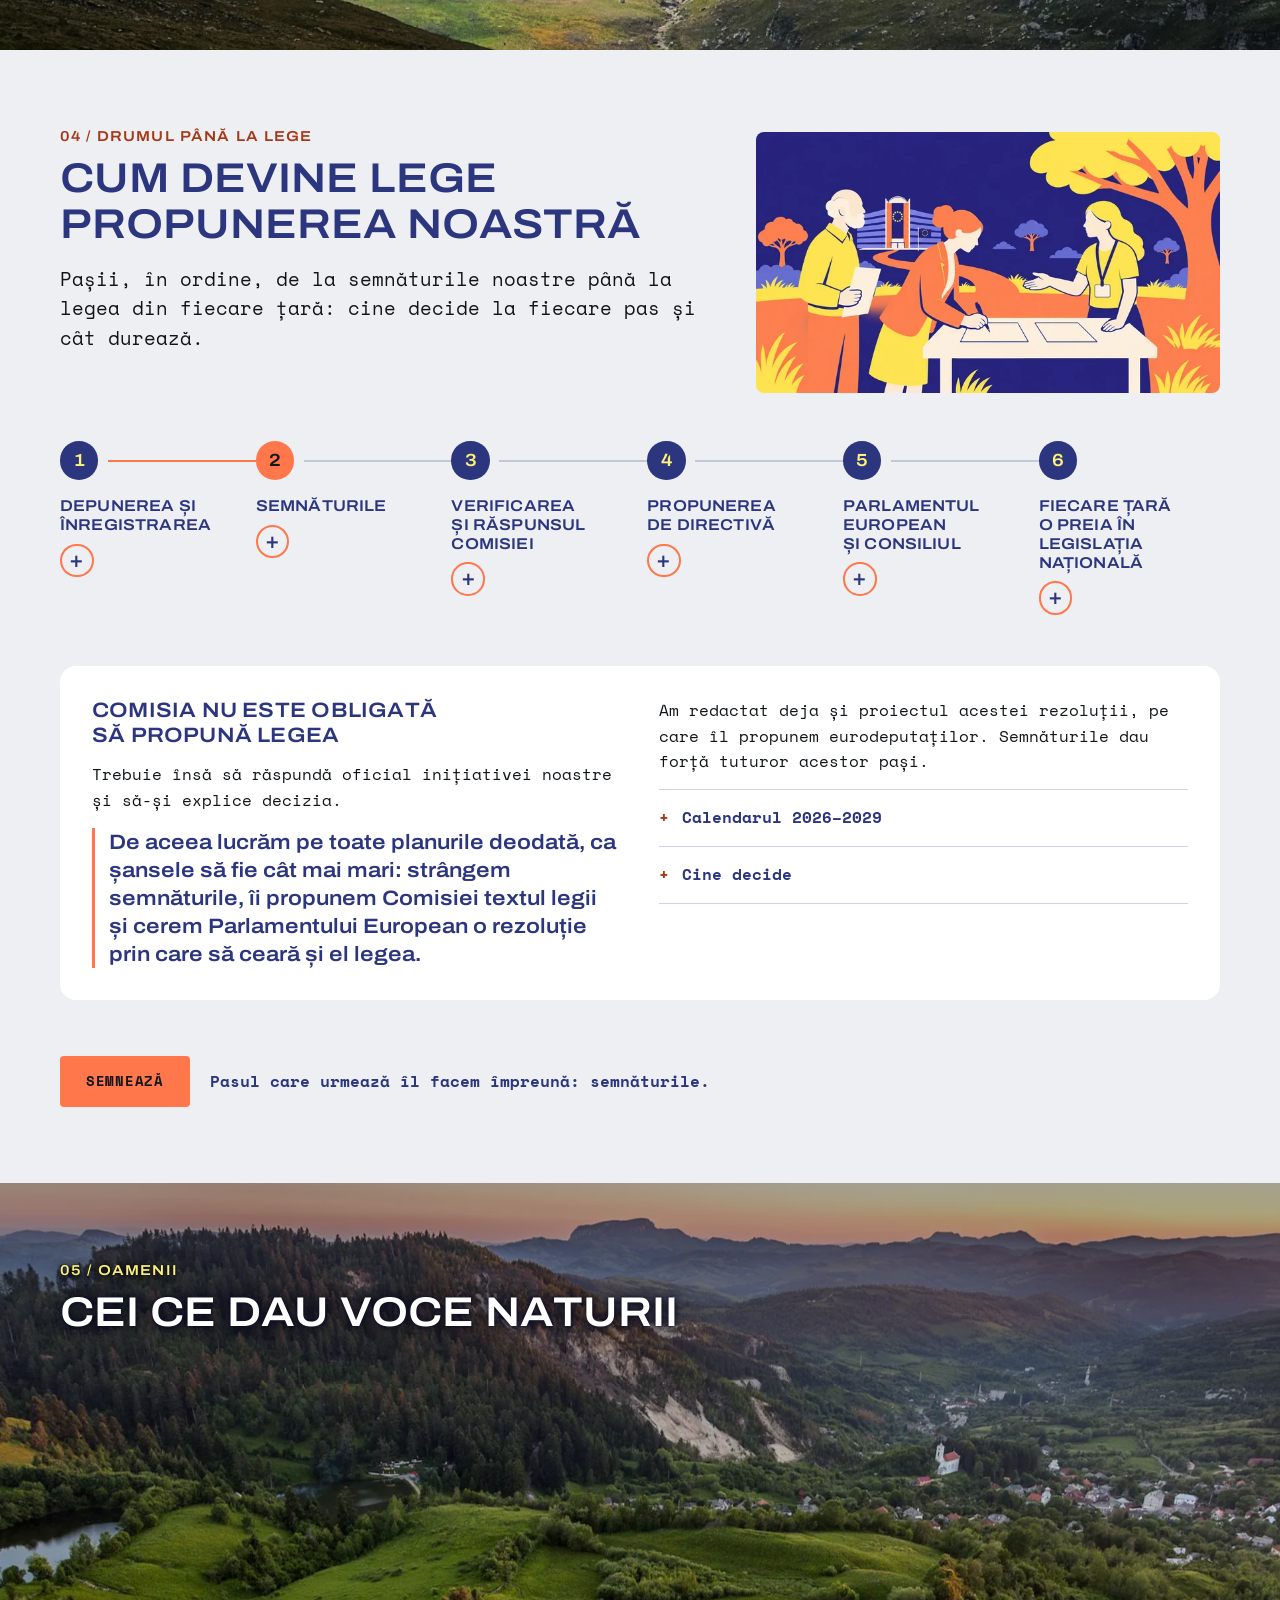
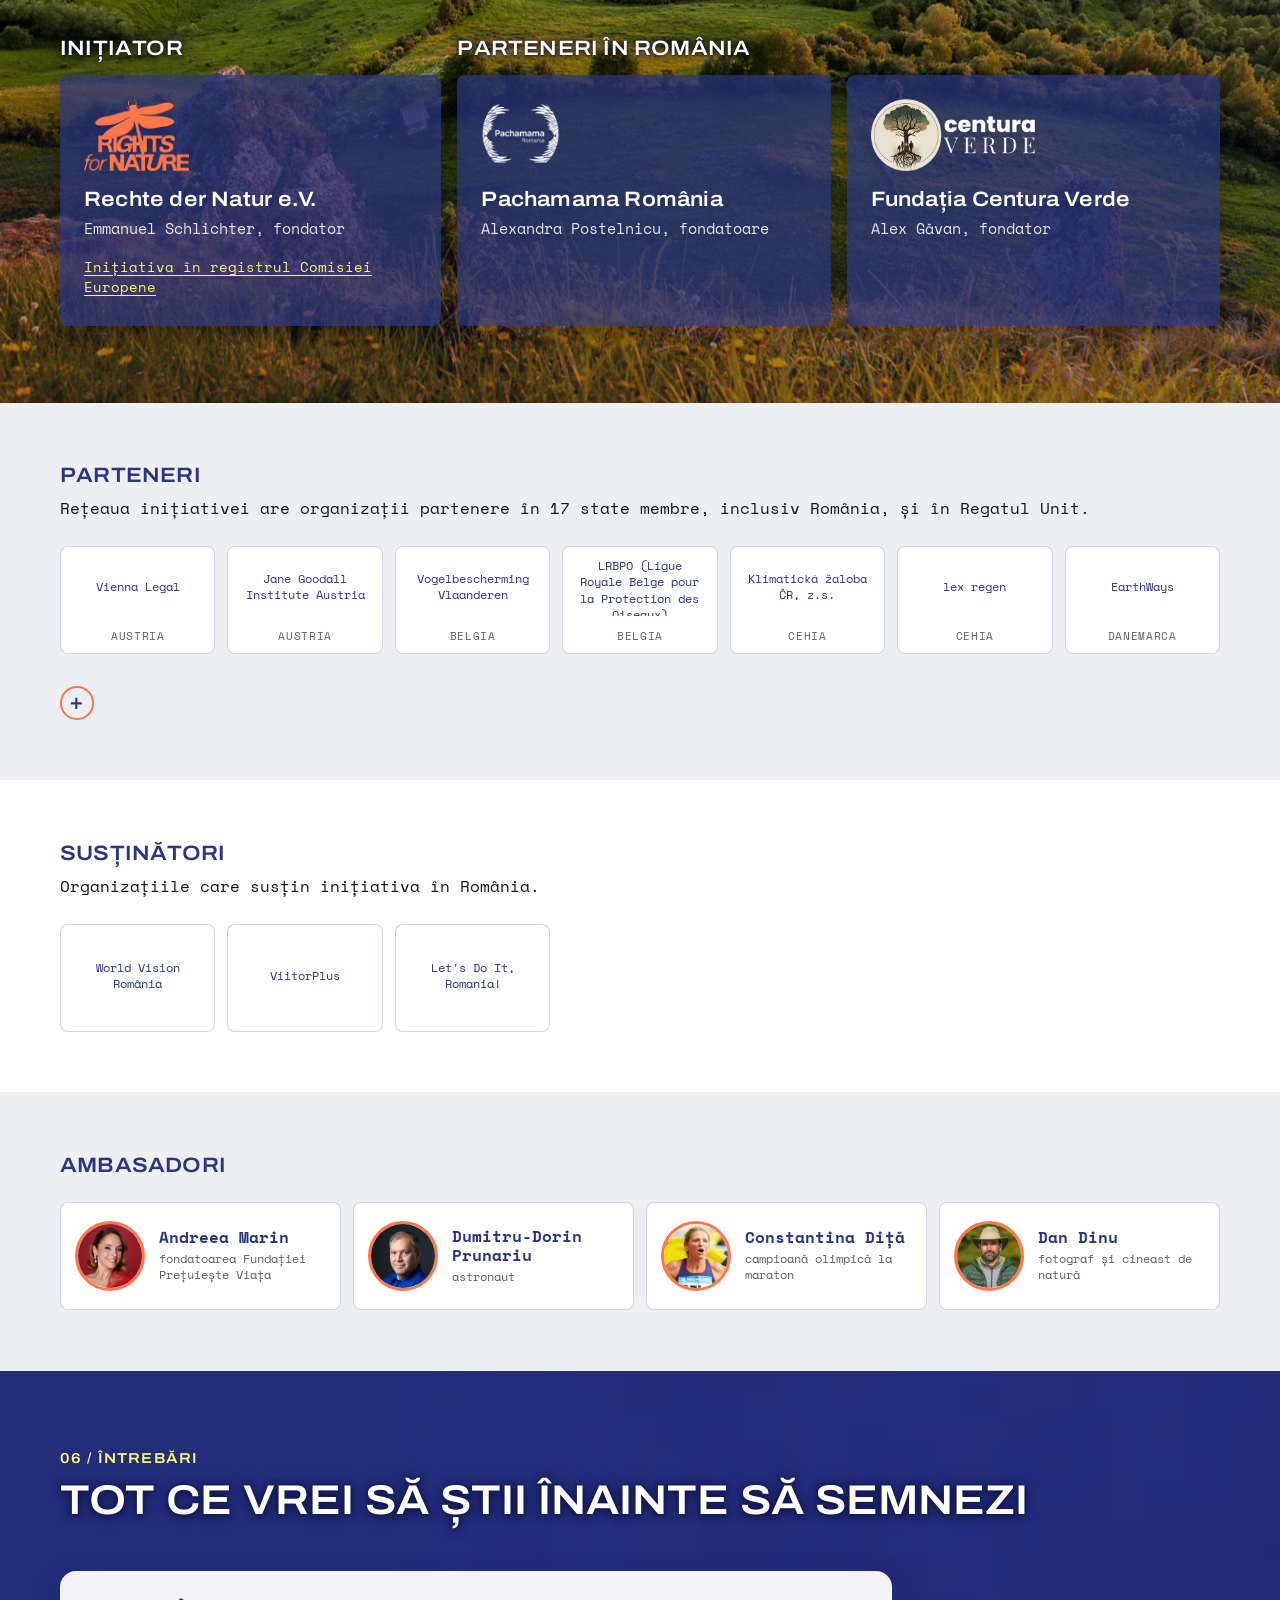
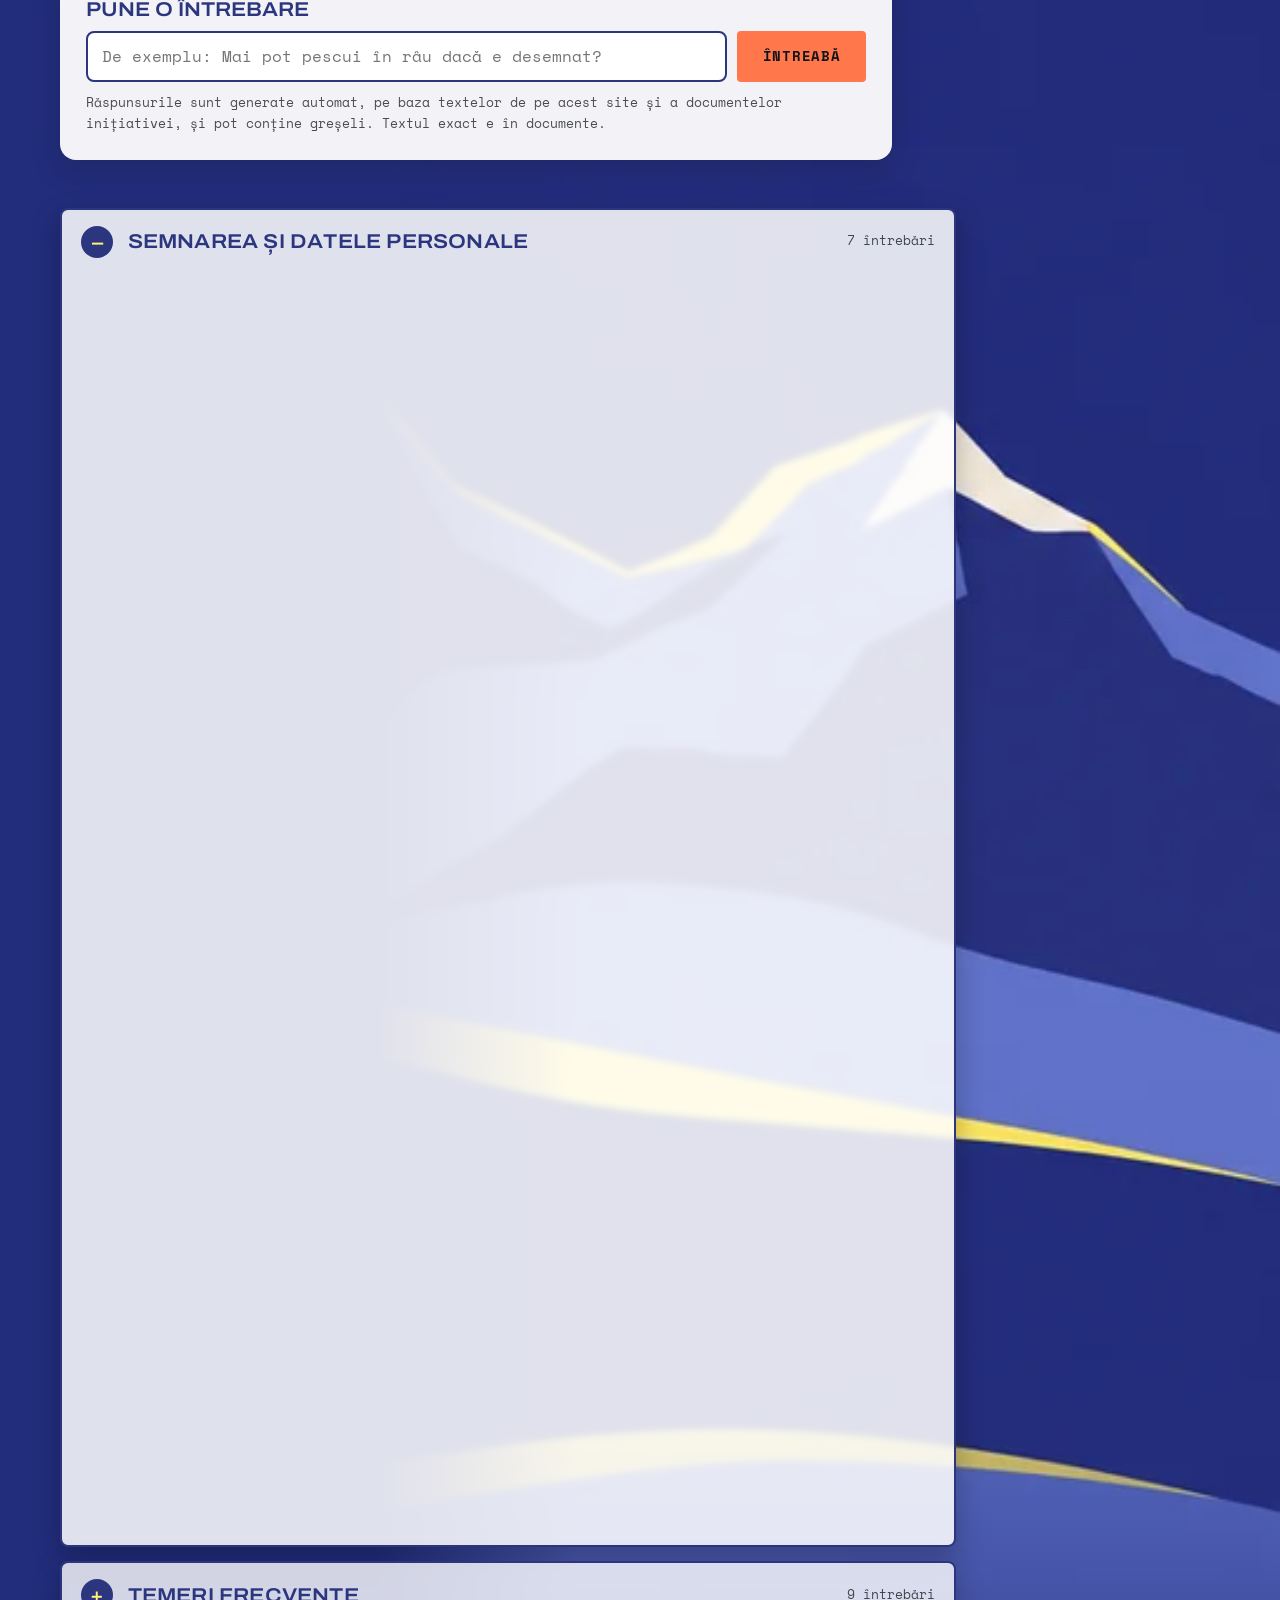
==== commit 45aec697: "v212: D1 B, H1 A (pagini)" ====
--- a/index.html
+++ b/index.html
@@ -30,13 +30,13 @@
 <link rel="preload" href="assets/img/ilustratie-rfn.webp" as="image" type="image/webp" fetchpriority="high">
 <link rel="preload" href="assets/fonts/RFNDisplay-Regular.woff2" as="font" type="font/woff2" crossorigin>
 <link rel="preload" href="assets/fonts/RFNMono-Regular.woff2" as="font" type="font/woff2" crossorigin>
-<link rel="stylesheet" href="assets/css/site.css?v211">
+<link rel="stylesheet" href="assets/css/site.css?v212">
 </head>
 <body>
 <a class="skip" href="#continut">Sari la conținut</a>
 
 <header class="site-header" id="antet">
-  <div class="draft-strip"><div class="wrap">Machetă de lucru · v211 · 25 noiembrie 2026 · textele pachetului v88 · nepublicată</div></div>
+  <div class="draft-strip"><div class="wrap">Machetă de lucru · v212 · 26 noiembrie 2026 · textele pachetului v88 · nepublicată</div></div>
   <div class="wrap header-inner">
     <a class="brand" href="#sus" aria-label="Rights for Nature, începutul paginii">
       <img src="assets/img/sigla-rfn.png" alt="Rights for Nature" width="438" height="300">
@@ -118,7 +118,7 @@
         <a href="https://www.pachamamaromania.ro" target="_blank" rel="noopener"><img class="logo-pachamama" src="assets/img/logo-pachamama.png" alt="Pachamama România" width="388" height="356"></a>
         <a href="https://centuraverde.ro" target="_blank" rel="noopener"><img class="logo-centura" src="assets/img/logo-centura-verde.webp" alt="Fundația Centura Verde" width="472" height="207"></a>
       </div>
-      <p class="hero-lead">Propunem Uniunii Europene o lege pentru drepturile naturii: orice ecosistem, de la un râu sau o pădure până la un munte sau o mare, să poată deveni persoană juridică, cu oameni care <span class="nb">să-l</span> apere. Textul legii <span class="nb">l-am</span> scris deja. Îl ducem pe două drumuri: la Comisia Europeană, care trebuie să ne răspundă dacă strângem un milion de semnături, și la Parlamentul European, căruia îi cerem să adopte o rezoluție prin care să ceară și el Comisiei această lege.</p>
+      <p class="hero-lead">Propunem Uniunii Europene o lege pentru drepturile naturii: orice ecosistem, de la un râu sau o pădure până la un munte sau o mare, să poată deveni persoană juridică, cu oameni care <span class="nb">să-l</span> apere. <span class="hero-lead-key">Textul legii <span class="nb">l-am</span> scris deja.</span> Îl ducem pe două drumuri: la Comisia Europeană, care trebuie să ne răspundă dacă strângem un milion de semnături, și la Parlamentul European, căruia îi cerem să adopte o rezoluție prin care să ceară și el Comisiei această lege.</p>
       <div class="actions">
         <a class="btn btn-cta" href="#semneaza" data-goatcounter-click="semneaza-inceput">Semnează</a>
         <a class="btn btn-ghost" href="#problema">De ce e nevoie</a>
@@ -380,15 +380,18 @@
       <div class="docs-strip">
           <h3 class="sub-head">Documentele</h3>
           <p class="docs-lead">Am redactat deja textele, ca drumul inițiativei să fie mai scurt: Comisiei Europene îi propunem un model de directivă și regulamentul care o completează, ca punct de plecare, iar Parlamentului European, un proiect de rezoluție prin care să-i ceară și el Comisiei această lege. Textul final îl stabilesc Comisia, Parlamentul European și Consiliul.</p>
-          <div class="docs" data-un-rand="documentele" data-un-rand-plus data-un-rand-text="Vezi toate documentele (8)">
+          <div class="docs" data-un-rand="documentele" data-un-rand-plus data-un-rand-text="Vezi toate documentele (6)">
             <div class="doc" data-plus><a class="doc-title" href="documente/Rights-for-Nature-Directive-20261121-v88-1-Propunere-directiva.pdf" target="_blank" rel="noopener" data-goatcounter-click="document-1-propunere-directiva">Propunerea de directivă, cu expunerea de motive și fișa financiară legislativă</a><span class="doc-desc plus-body">Personalitatea juridică, drepturile, reprezentarea și accesul la justiție, la nivelul statelor membre.</span><span class="doc-meta"><span class="doc-pdf">PDF</span> 40 de pagini · 4,6 MB</span></div>
             <div class="doc" data-plus><a class="doc-title" href="documente/Rights-for-Nature-Directive-20261121-v88-2-Anexe-directiva.pdf" target="_blank" rel="noopener" data-goatcounter-click="document-2-anexe-directiva">Anexele I–II la propunerea de directivă</a><span class="doc-desc plus-body">Criteriile pentru alegerea ecosistemelor și conținutul rapoartelor statelor.</span><span class="doc-meta"><span class="doc-pdf">PDF</span> 2 pagini · 163 kB</span></div>
             <div class="doc" data-plus><a class="doc-title" href="documente/Rights-for-Nature-Directive-20261121-v88-3-Propunere-regulament-Aarhus.pdf" target="_blank" rel="noopener" data-goatcounter-click="document-3-propunere-regulament-aarhus">Propunerea de regulament (Aarhus), cu fișa financiară legislativă</a><span class="doc-desc plus-body">Permite organelor de reprezentare să ceară reexaminarea actelor instituțiilor Uniunii.</span><span class="doc-meta"><span class="doc-pdf">PDF</span> 5 pagini · 556 kB</span></div>
             <div class="doc" data-plus><a class="doc-title" href="documente/Rights-for-Nature-Directive-20261121-v88-4-Raport-evaluare-impact.pdf" target="_blank" rel="noopener" data-goatcounter-click="document-4-raport-evaluare-impact">Proiectul de raport privind evaluarea impactului</a><span class="doc-desc plus-body">Problema, opțiunile, costurile și beneficiile.</span><span class="doc-meta"><span class="doc-pdf">PDF</span> 43 de pagini · 4,9 MB</span></div>
             <div class="doc" data-plus><a class="doc-title" href="documente/Rights-for-Nature-Directive-20261121-v88-5-Rezumat-evaluare-impact.pdf" target="_blank" rel="noopener" data-goatcounter-click="document-5-rezumat-evaluare-impact">Rezumatul raportului privind evaluarea impactului</a><span class="doc-desc plus-body">Raportul privind evaluarea impactului, pe scurt.</span><span class="doc-meta"><span class="doc-pdf">PDF</span> 3 pagini · 329 kB</span></div>
+            <div class="doc" data-plus><a class="doc-title" href="documente/Rights-for-Nature-Directive-20261121-v88-14-Proiect-rezolutie-Parlamentul-European.pdf" target="_blank" rel="noopener" data-goatcounter-click="document-14-proiect-rezolutie-parlamentul-european">Proiectul de rezoluție a Parlamentului European</a><span class="doc-desc plus-body">Proiectul rezoluției și propunerea pe care o pot depune eurodeputații.</span><span class="doc-meta"><span class="doc-pdf">PDF</span> 11 pagini · 1,3 MB</span></div>
+          </div>
+          <h3 class="docs-sprijin-titlu">Documente de sprijin</h3>
+          <div class="docs docs-sprijin">
             <div class="doc" data-plus><a class="doc-title" href="documente/Rights-for-Nature-Directive-20261121-v88-6-Tabel-corespondenta.pdf" target="_blank" rel="noopener" data-goatcounter-click="document-6-tabel-corespondenta">Tabelul de corespondență</a><span class="doc-desc plus-body">Unde răspunde propunerea fiecărei cereri a inițiativei.</span><span class="doc-meta"><span class="doc-pdf">PDF</span> 9 pagini · 940 kB</span></div>
             <div class="doc" data-plus><a class="doc-title" href="documente/Rights-for-Nature-Directive-20261121-v88-7-Studiu-comparativ-si-inventar-global.pdf" target="_blank" rel="noopener" data-goatcounter-click="document-7-studiu-comparativ-si-inventar-global">Studiul comparativ și inventarul global</a><span class="doc-desc plus-body">Cele 25 de lecții și inventarul celor 268 de inițiative.</span><span class="doc-meta"><span class="doc-pdf">PDF</span> 34 de pagini · 4,5 MB</span></div>
-            <div class="doc" data-plus><a class="doc-title" href="documente/Rights-for-Nature-Directive-20261121-v88-14-Proiect-rezolutie-Parlamentul-European.pdf" target="_blank" rel="noopener" data-goatcounter-click="document-14-proiect-rezolutie-parlamentul-european">Proiectul de rezoluție a Parlamentului European</a><span class="doc-desc plus-body">Proiectul rezoluției și propunerea pe care o pot depune eurodeputații.</span><span class="doc-meta"><span class="doc-pdf">PDF</span> 11 pagini · 1,3 MB</span></div>
           </div>
 
       </div>
@@ -1288,6 +1291,6 @@
   </div>
 </footer>
 
-<script src="assets/js/site.js?v211"></script>
+<script src="assets/js/site.js?v212"></script>
 </body>
 </html>
--- a/assets/css/site.css
+++ b/assets/css/site.css
@@ -2085,3 +2085,6 @@
   .people .org .org-persoana { font-size: .82rem; margin: 0; }
   .people .org .org-registru { grid-column: 2; font-size: .8rem; margin: 0; }
 }
+
+/* v212 (decizia D1 B): grupul „Documente de sprijin”, sub grila documentelor principale */
+.docs-sprijin-titlu { margin: clamp(1.75rem, 4vw, 2.5rem) 0 .9rem; font: 700 .85rem/1.3 var(--font-body); letter-spacing: .06em; text-transform: uppercase; color: var(--indigo); }
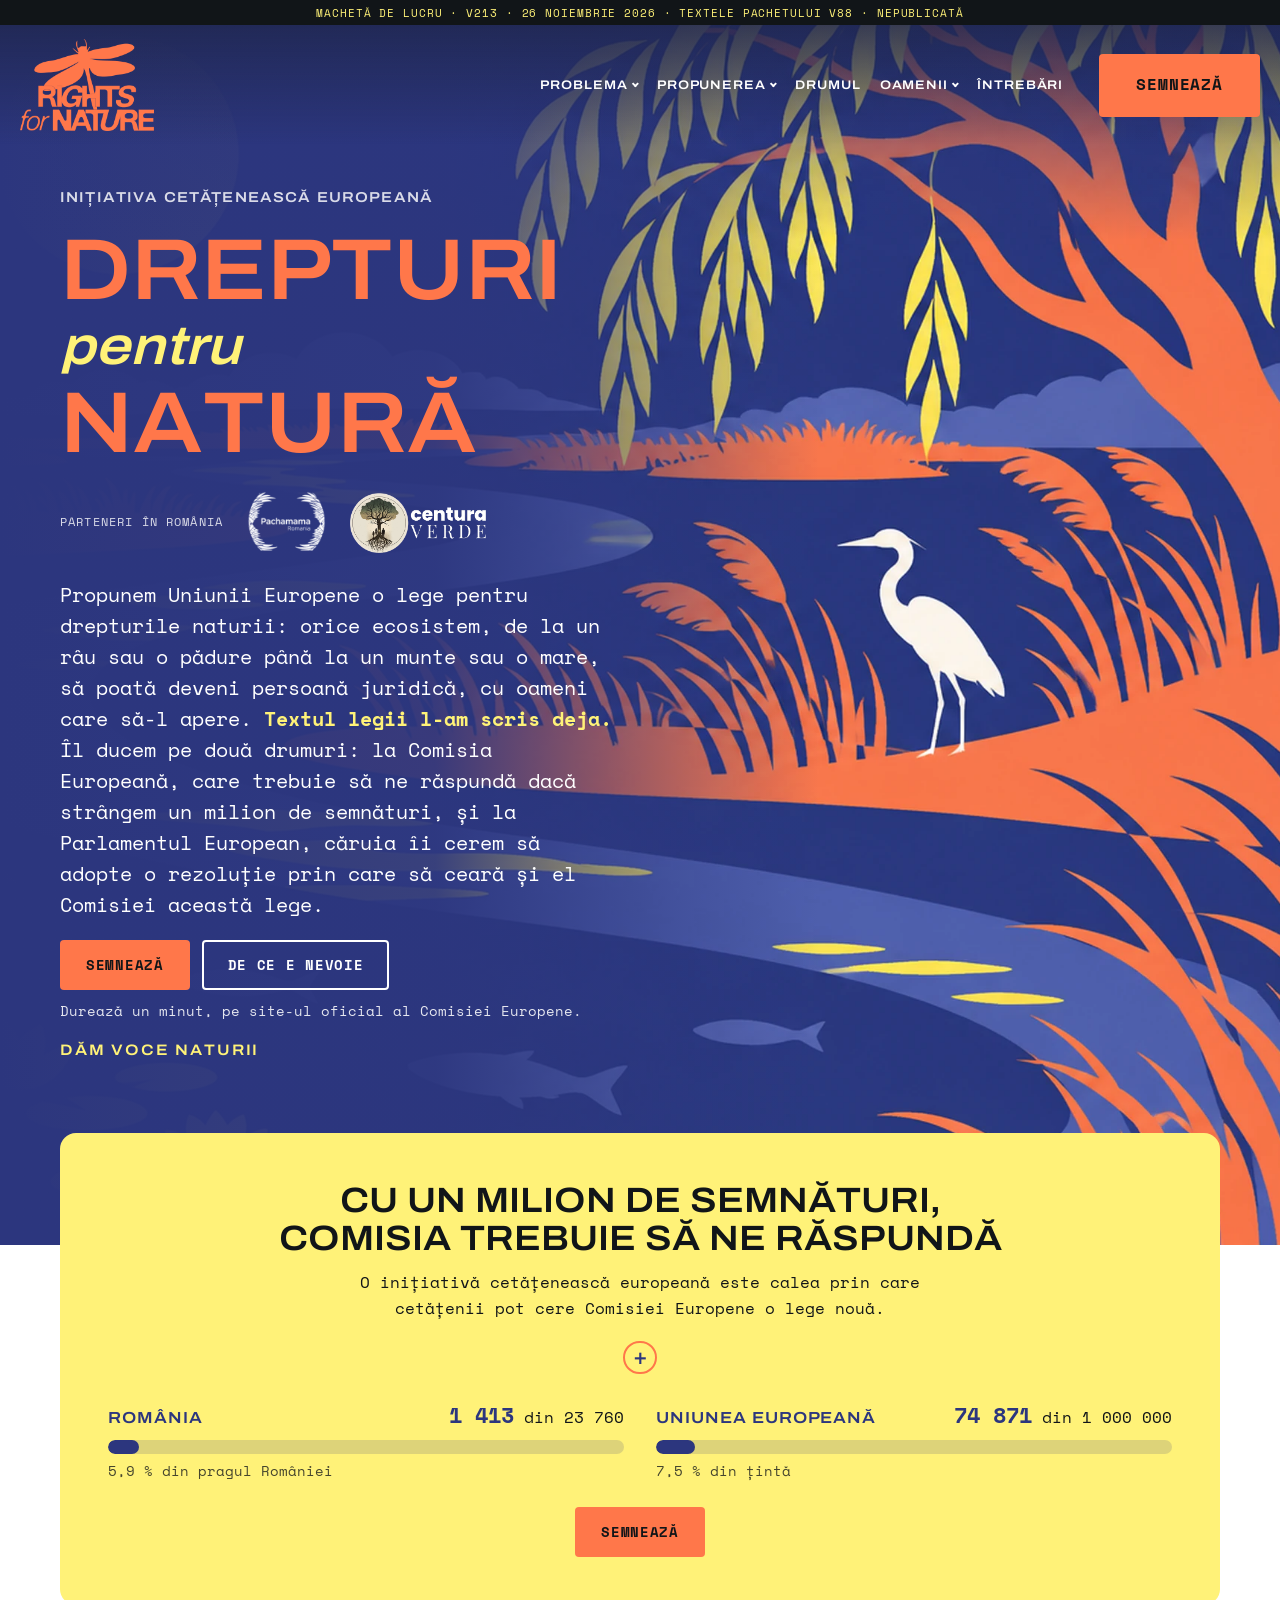
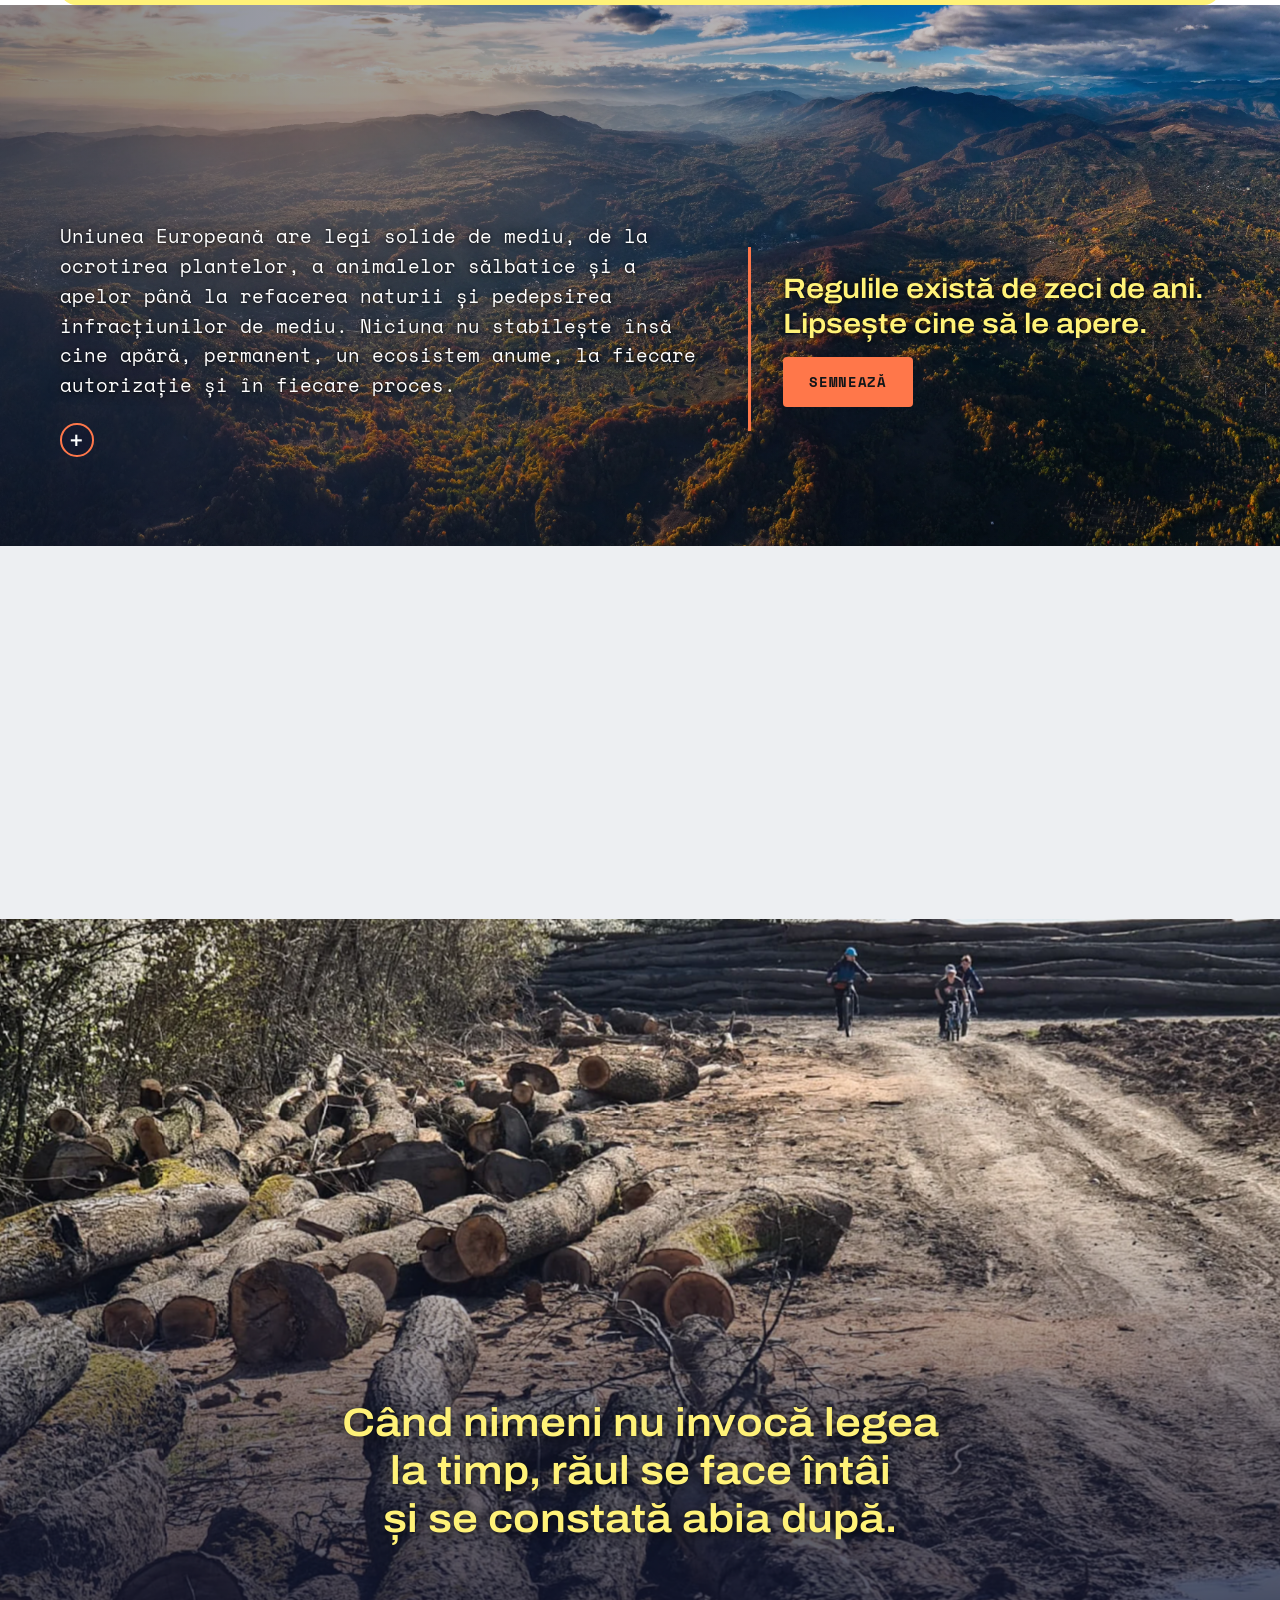
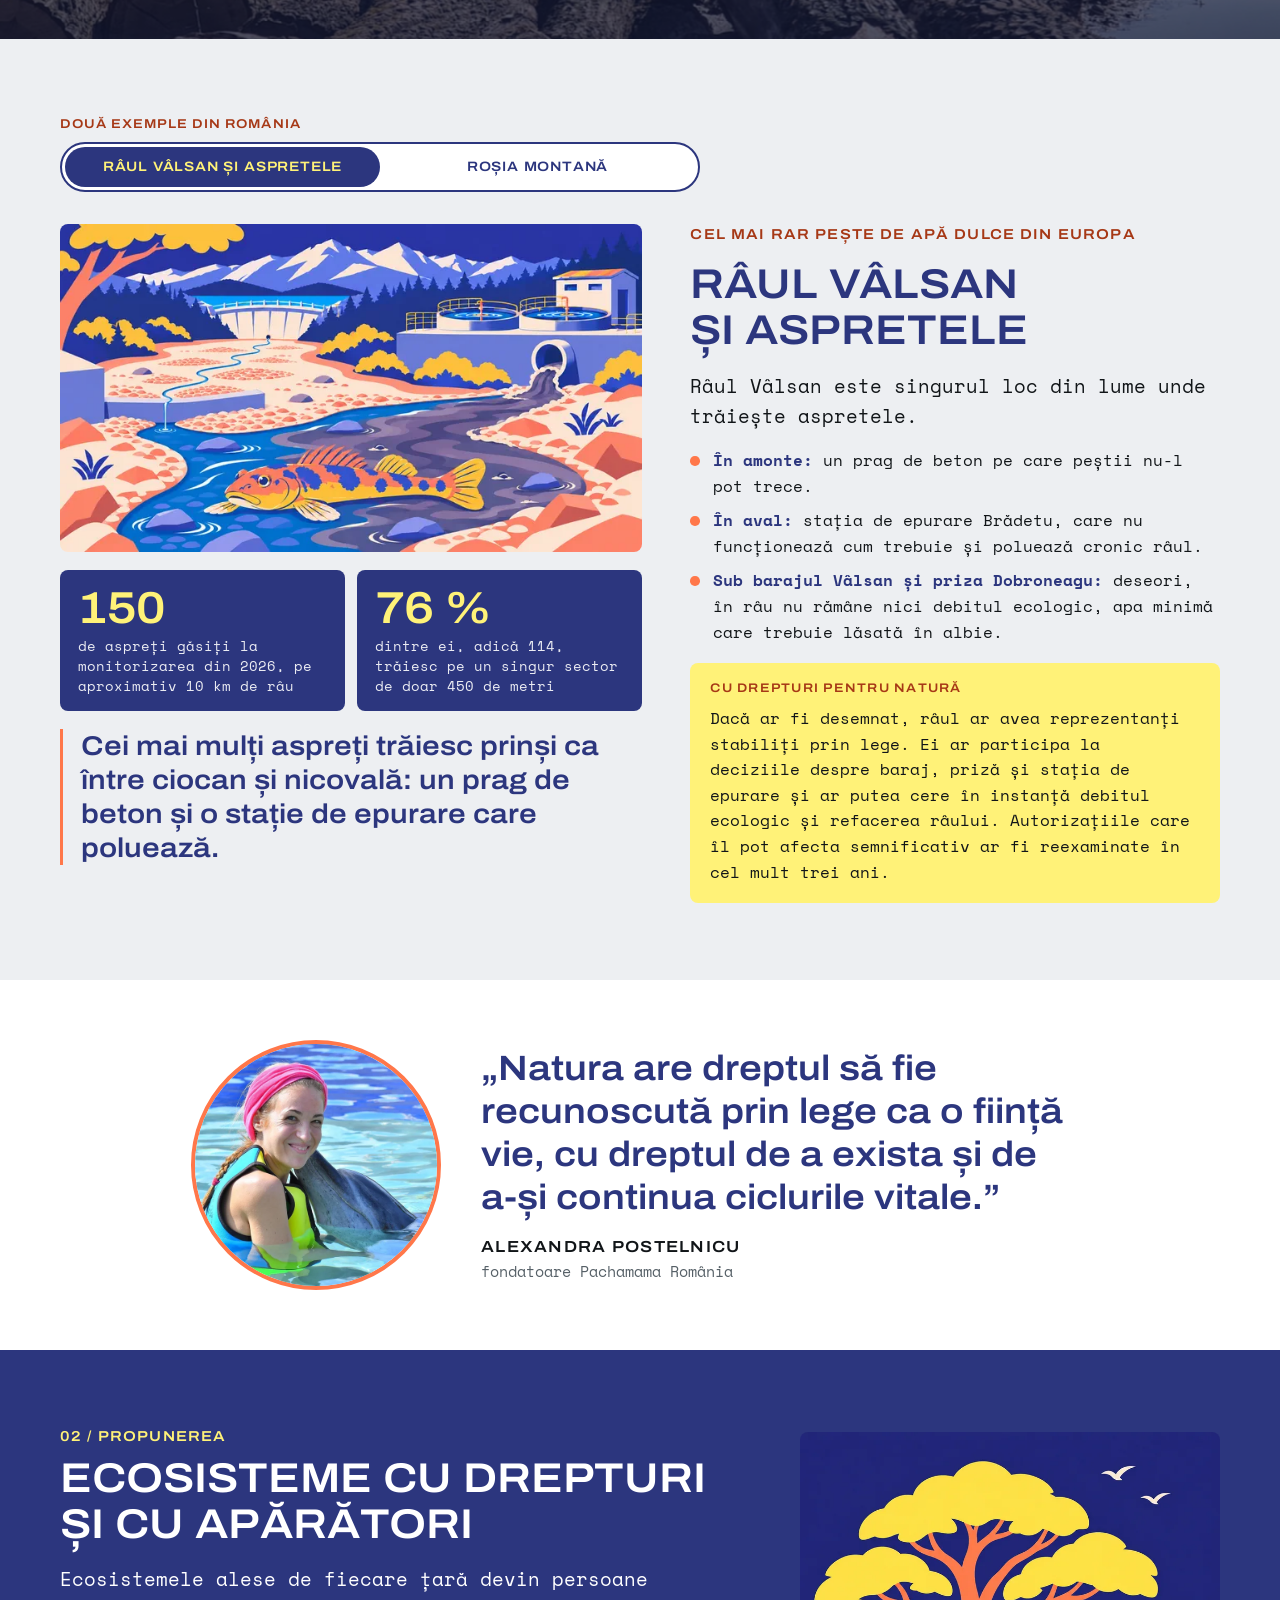
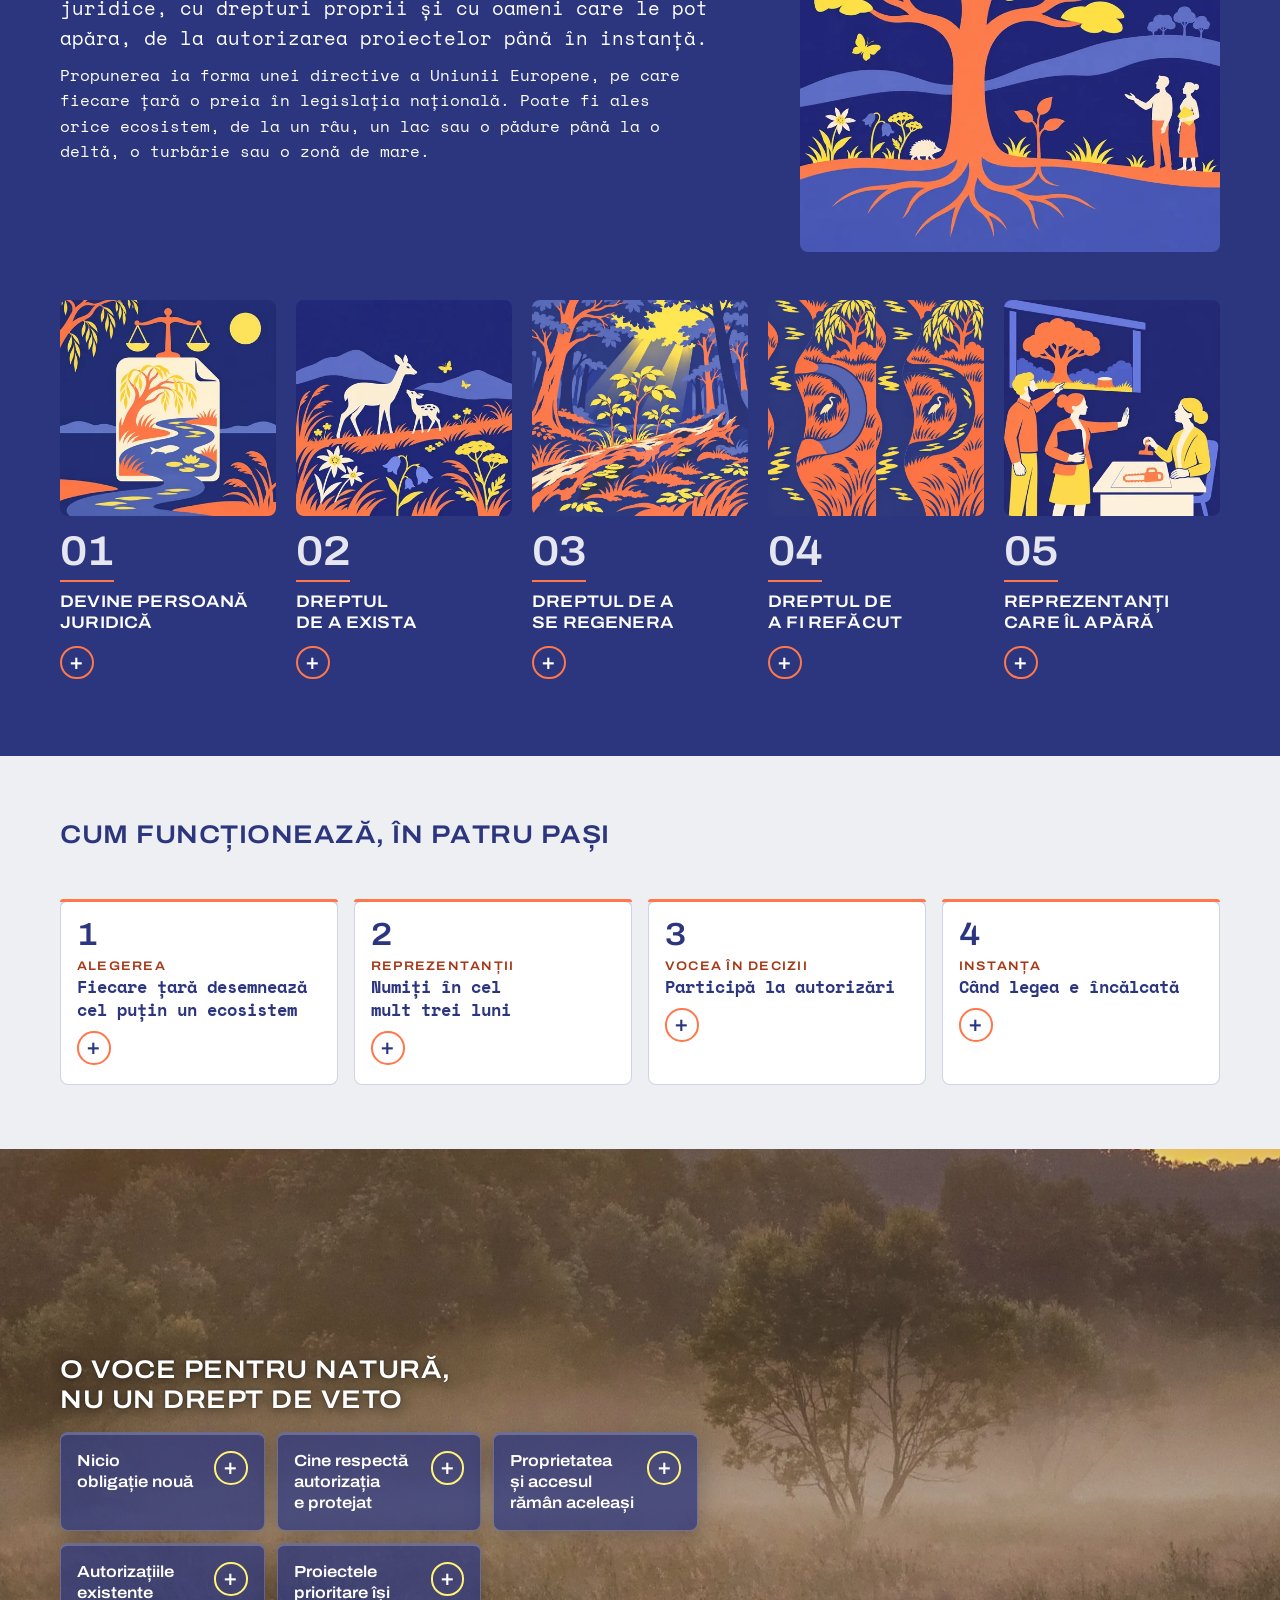
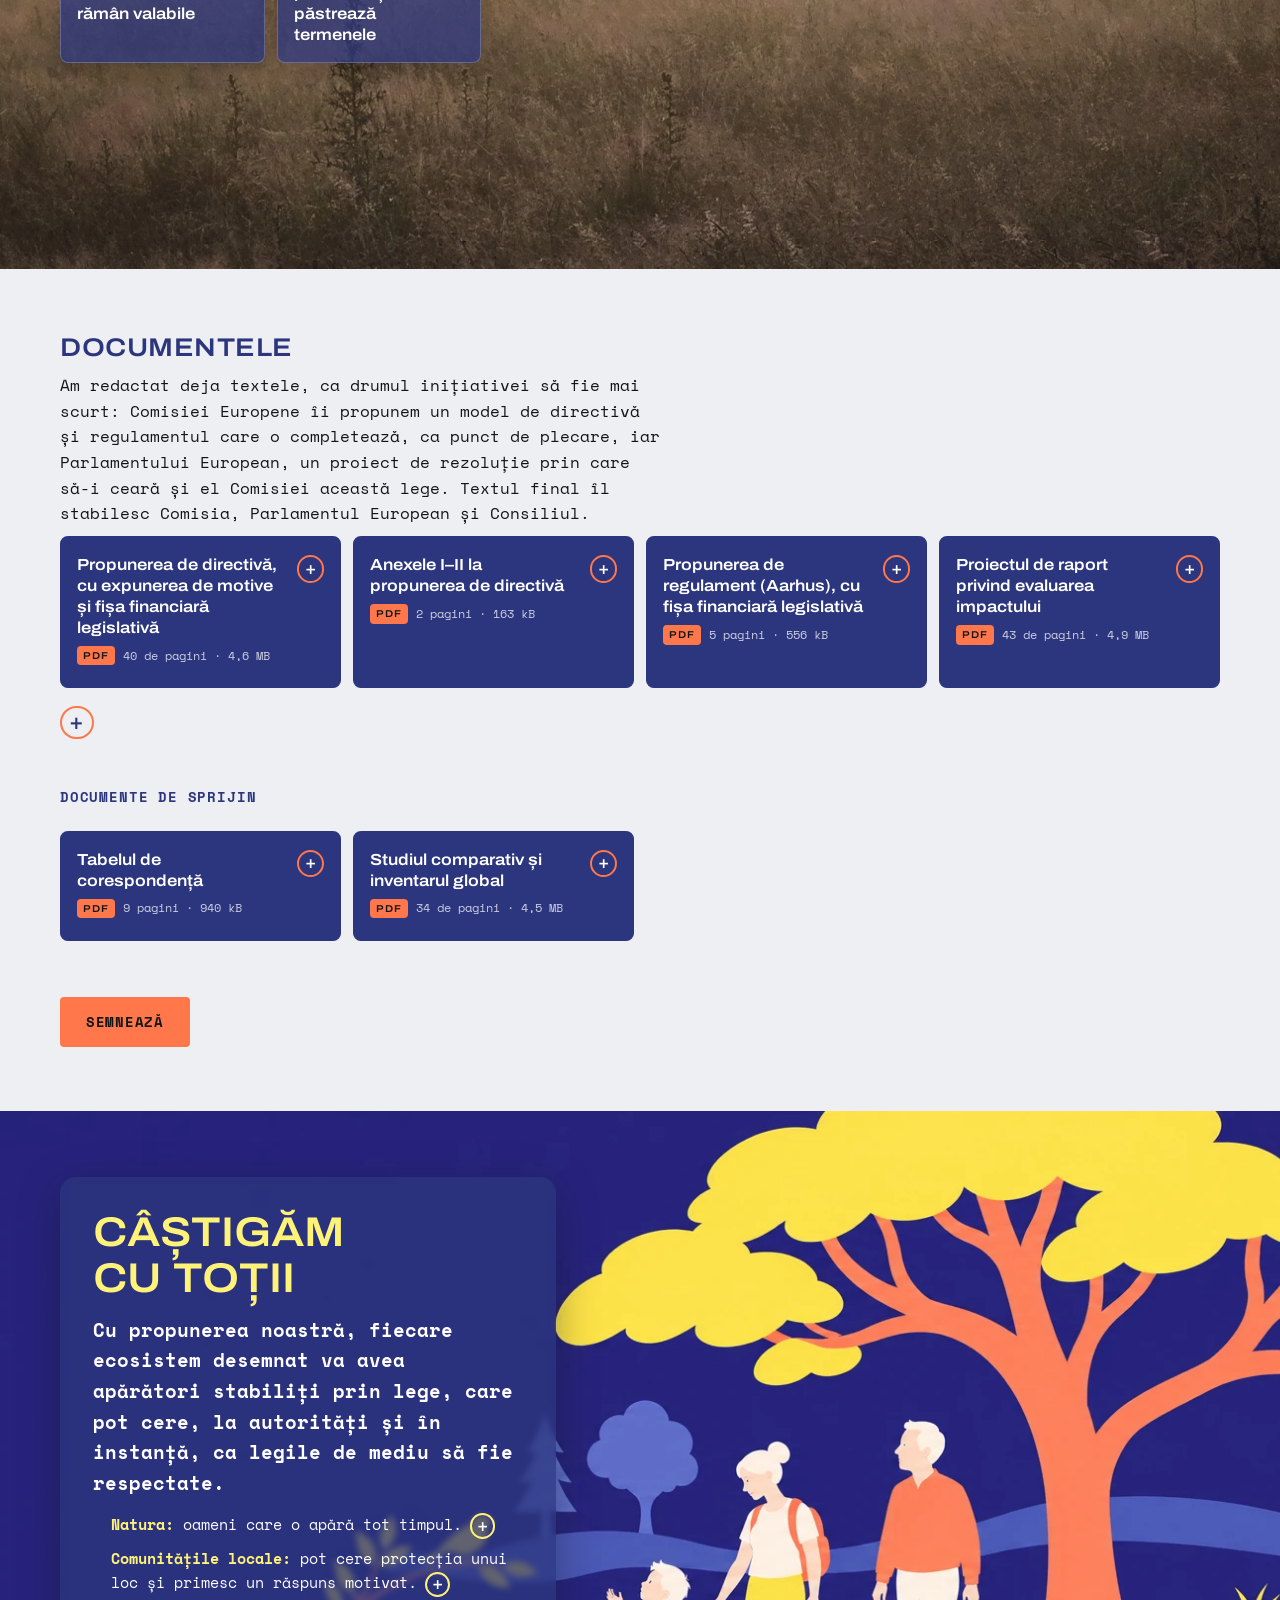
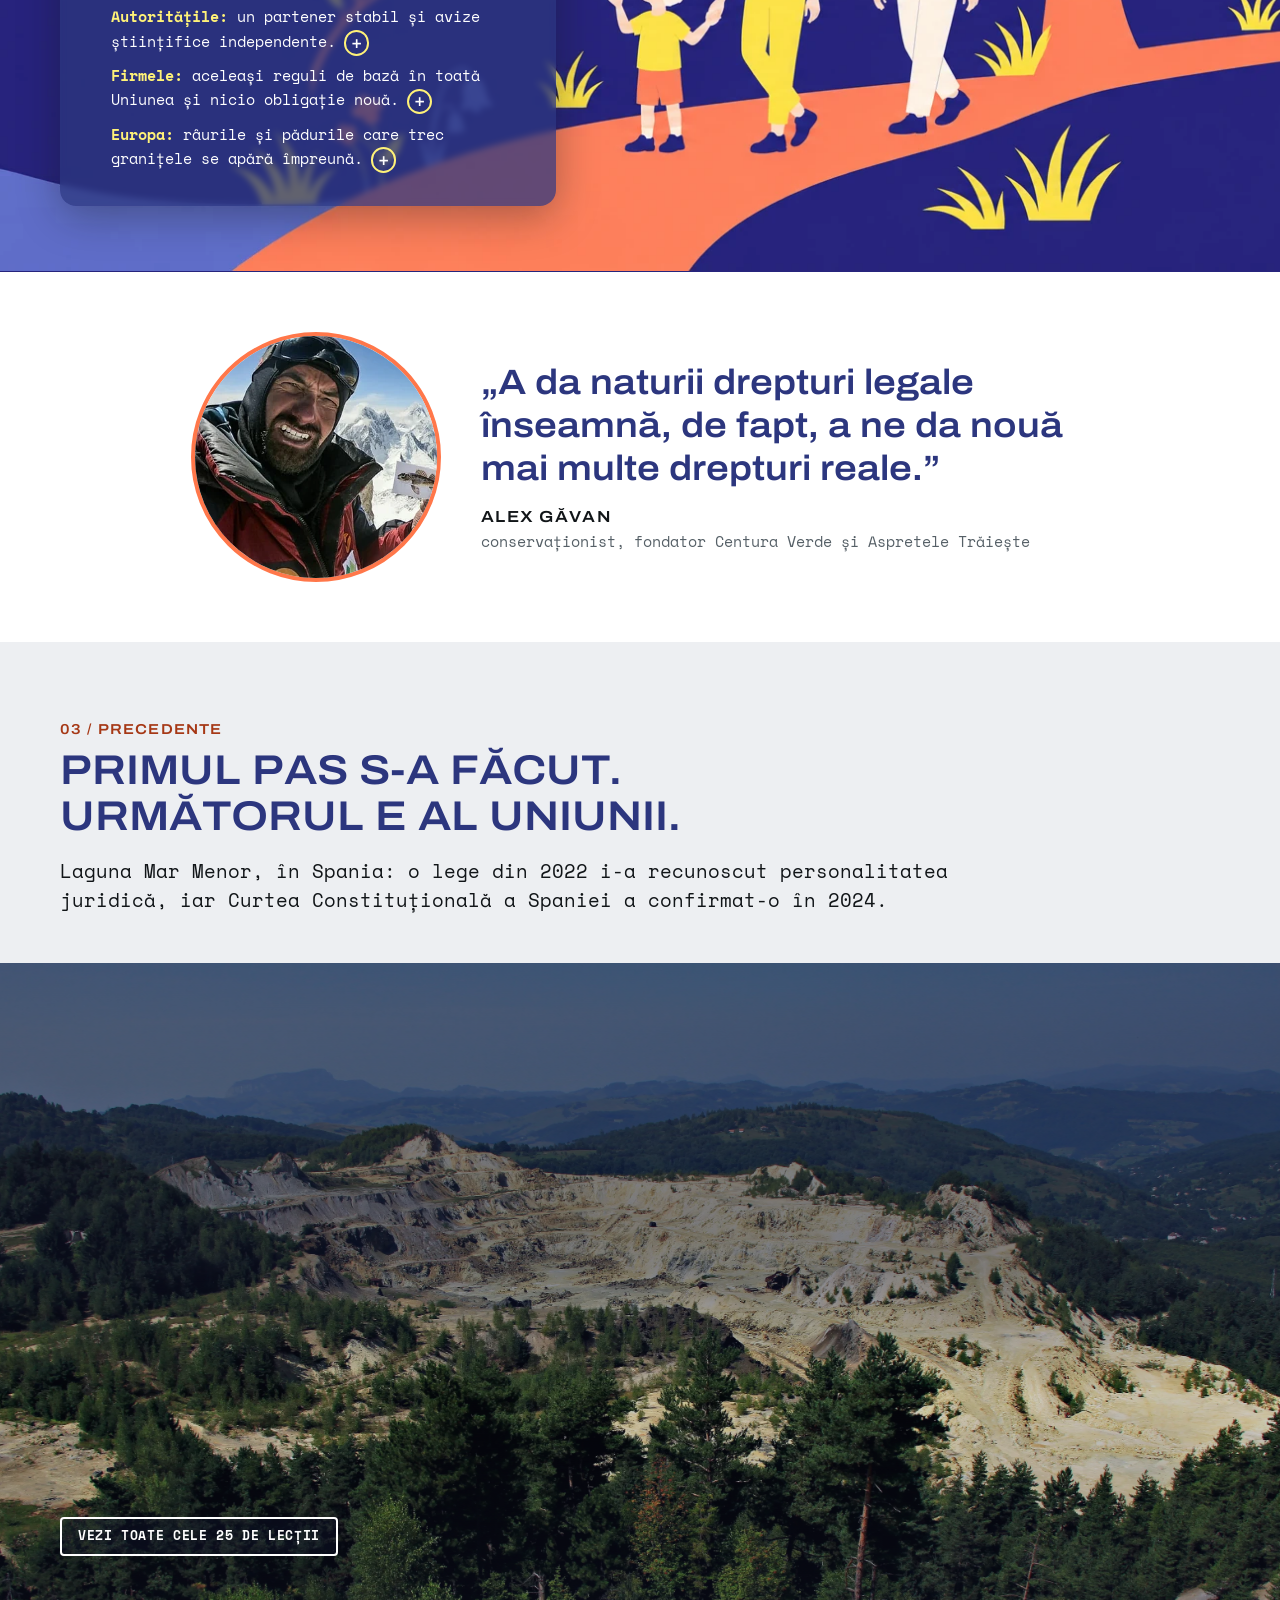
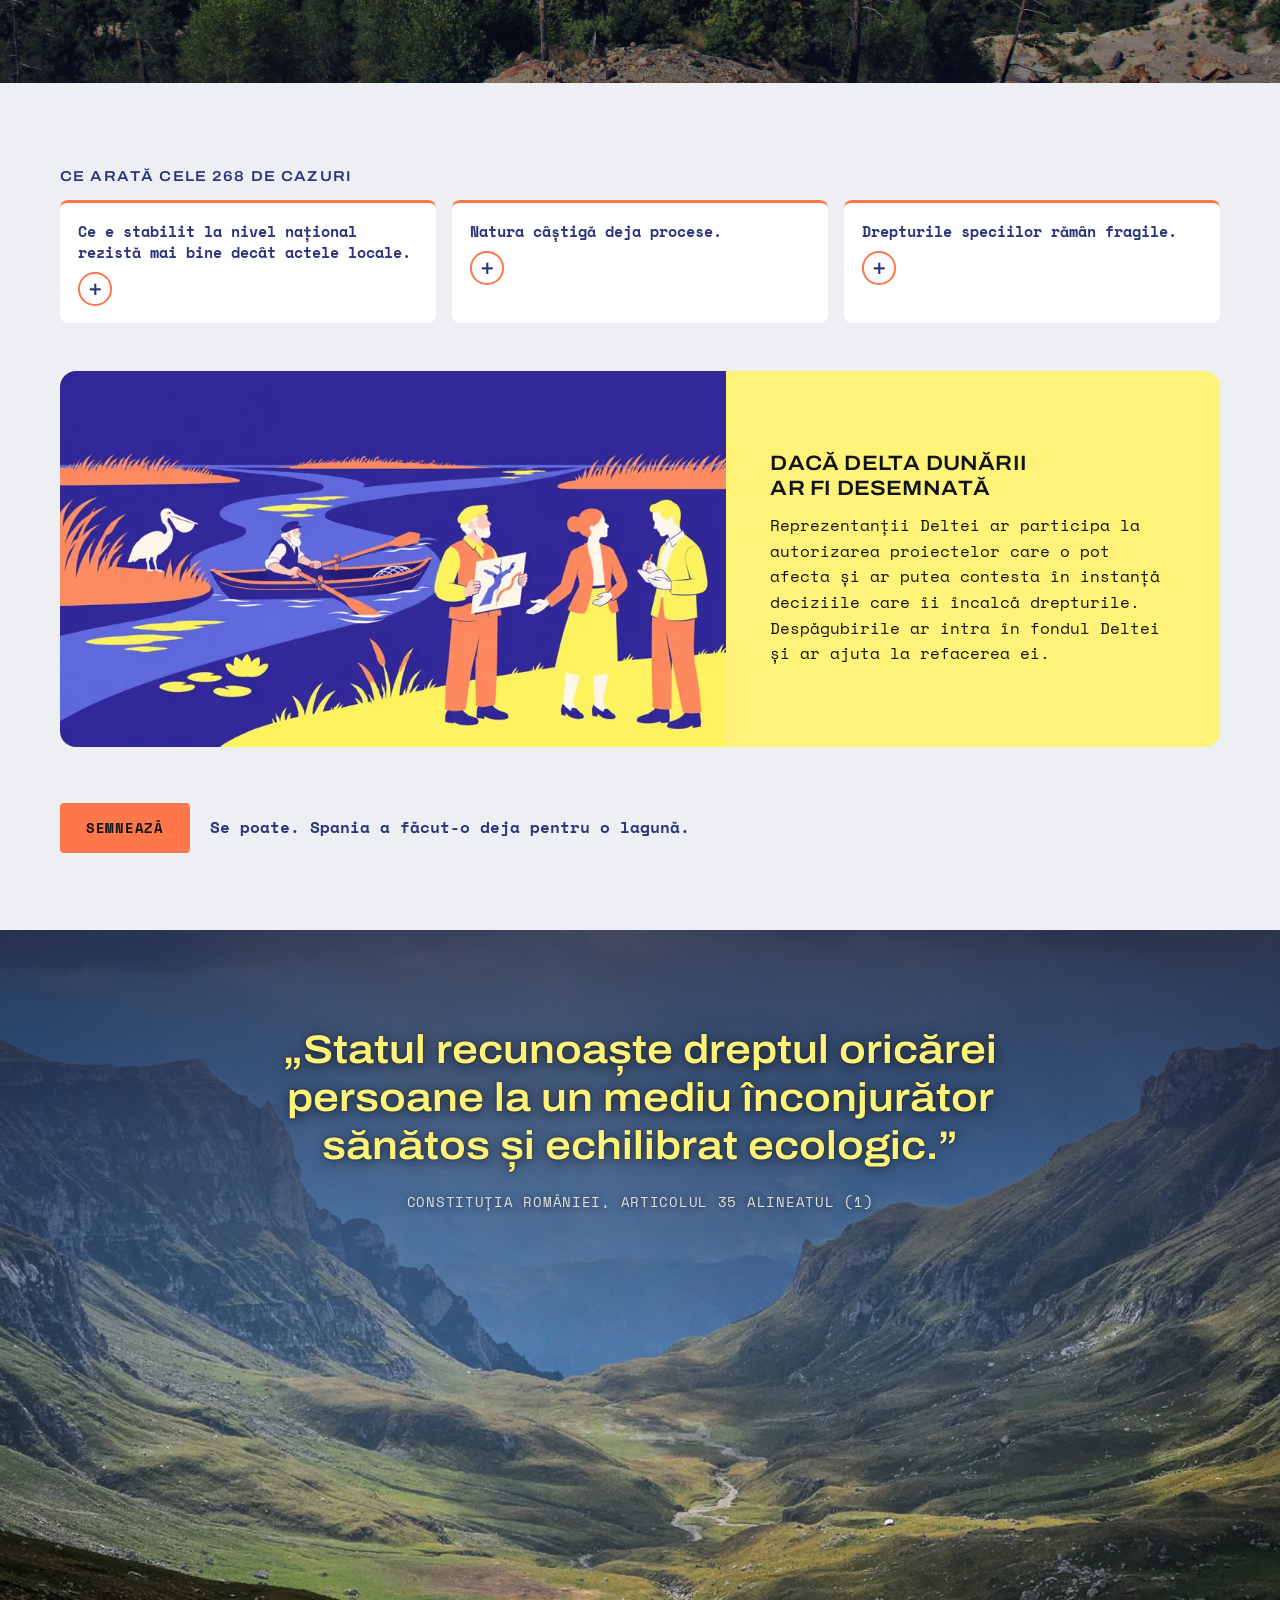
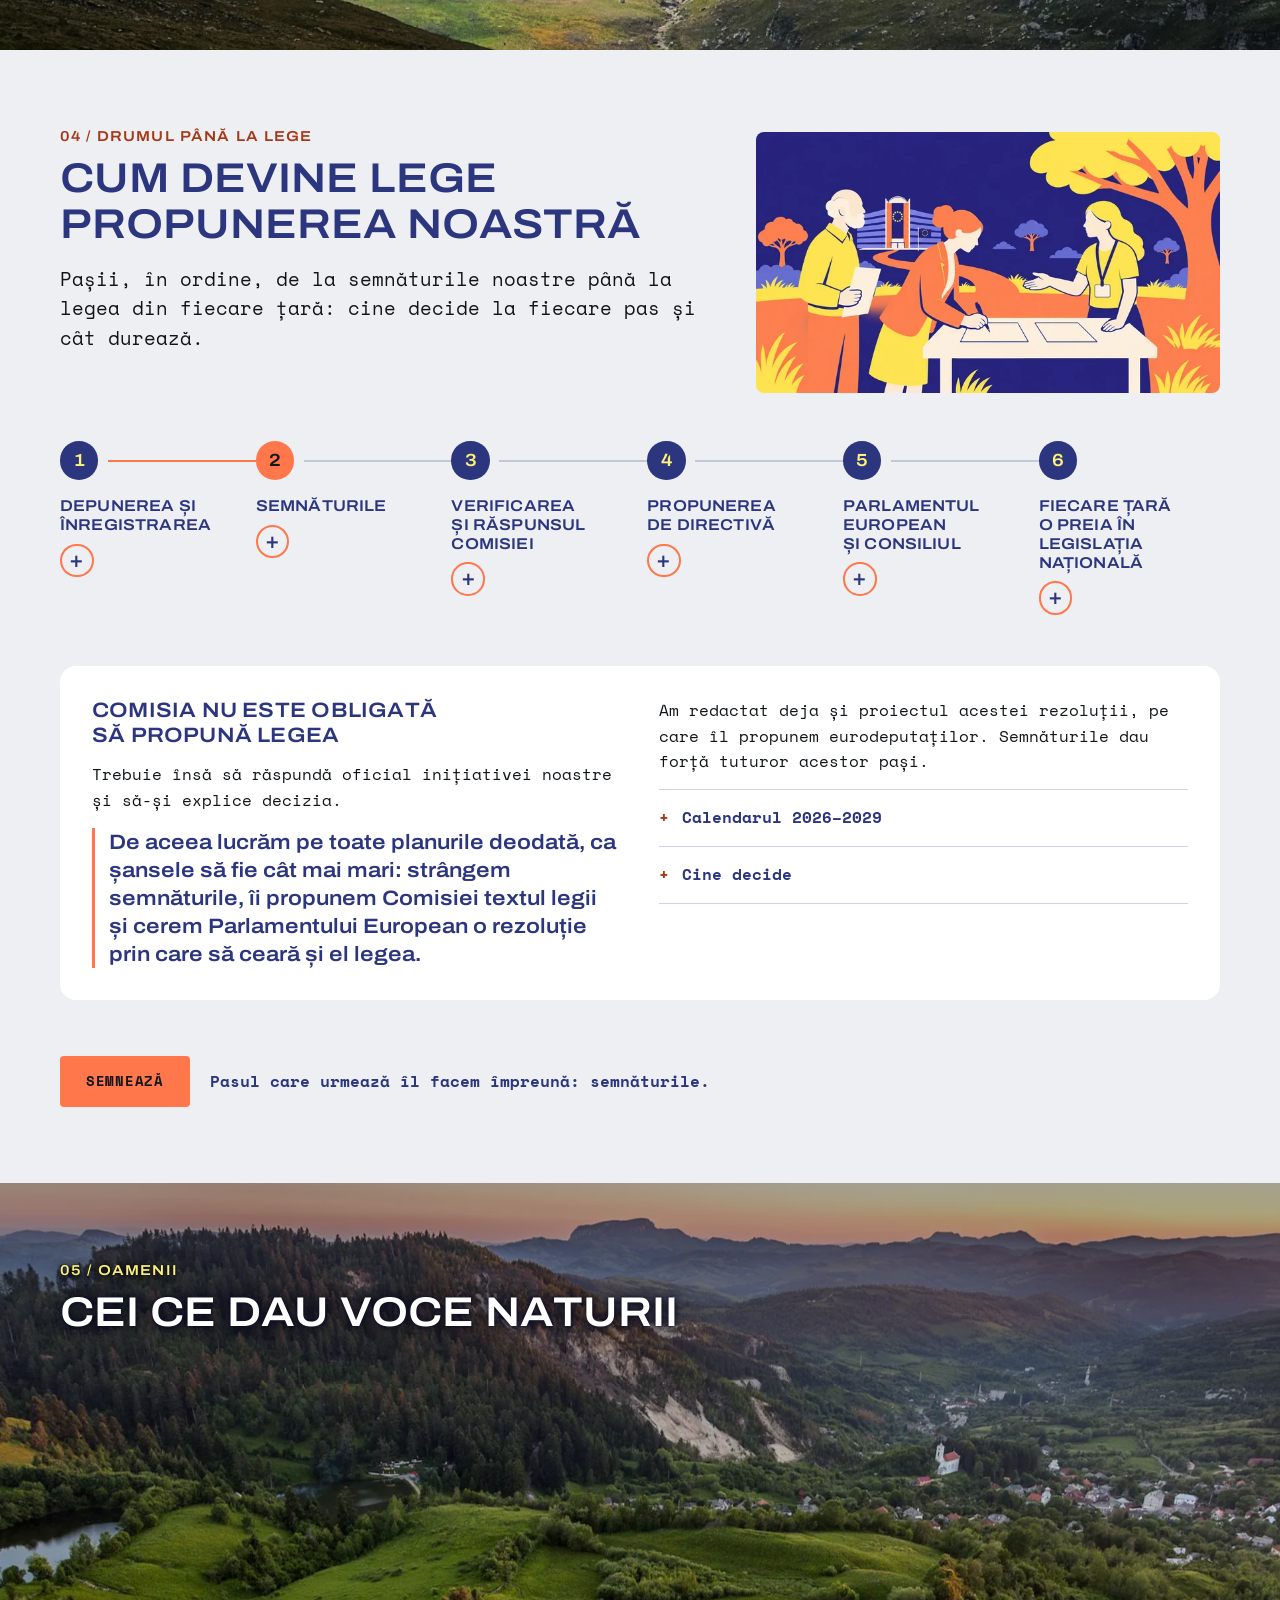
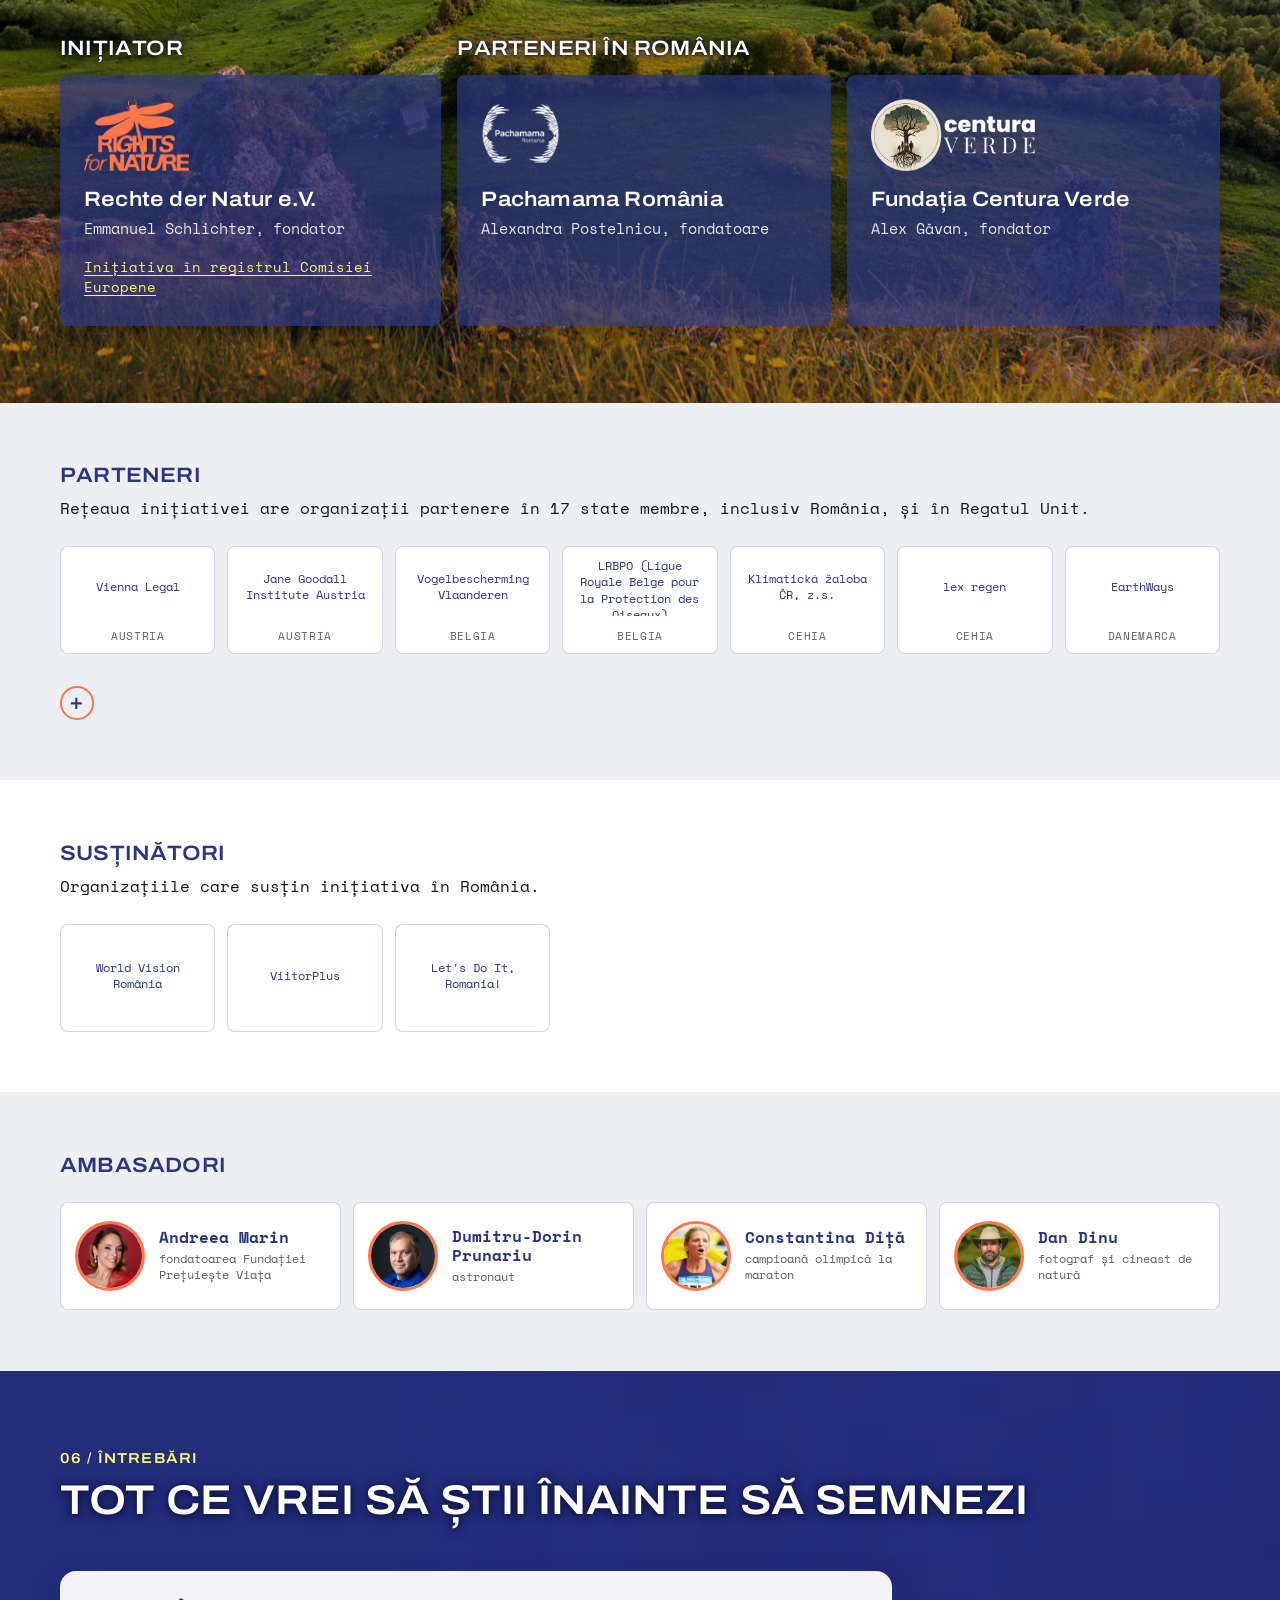
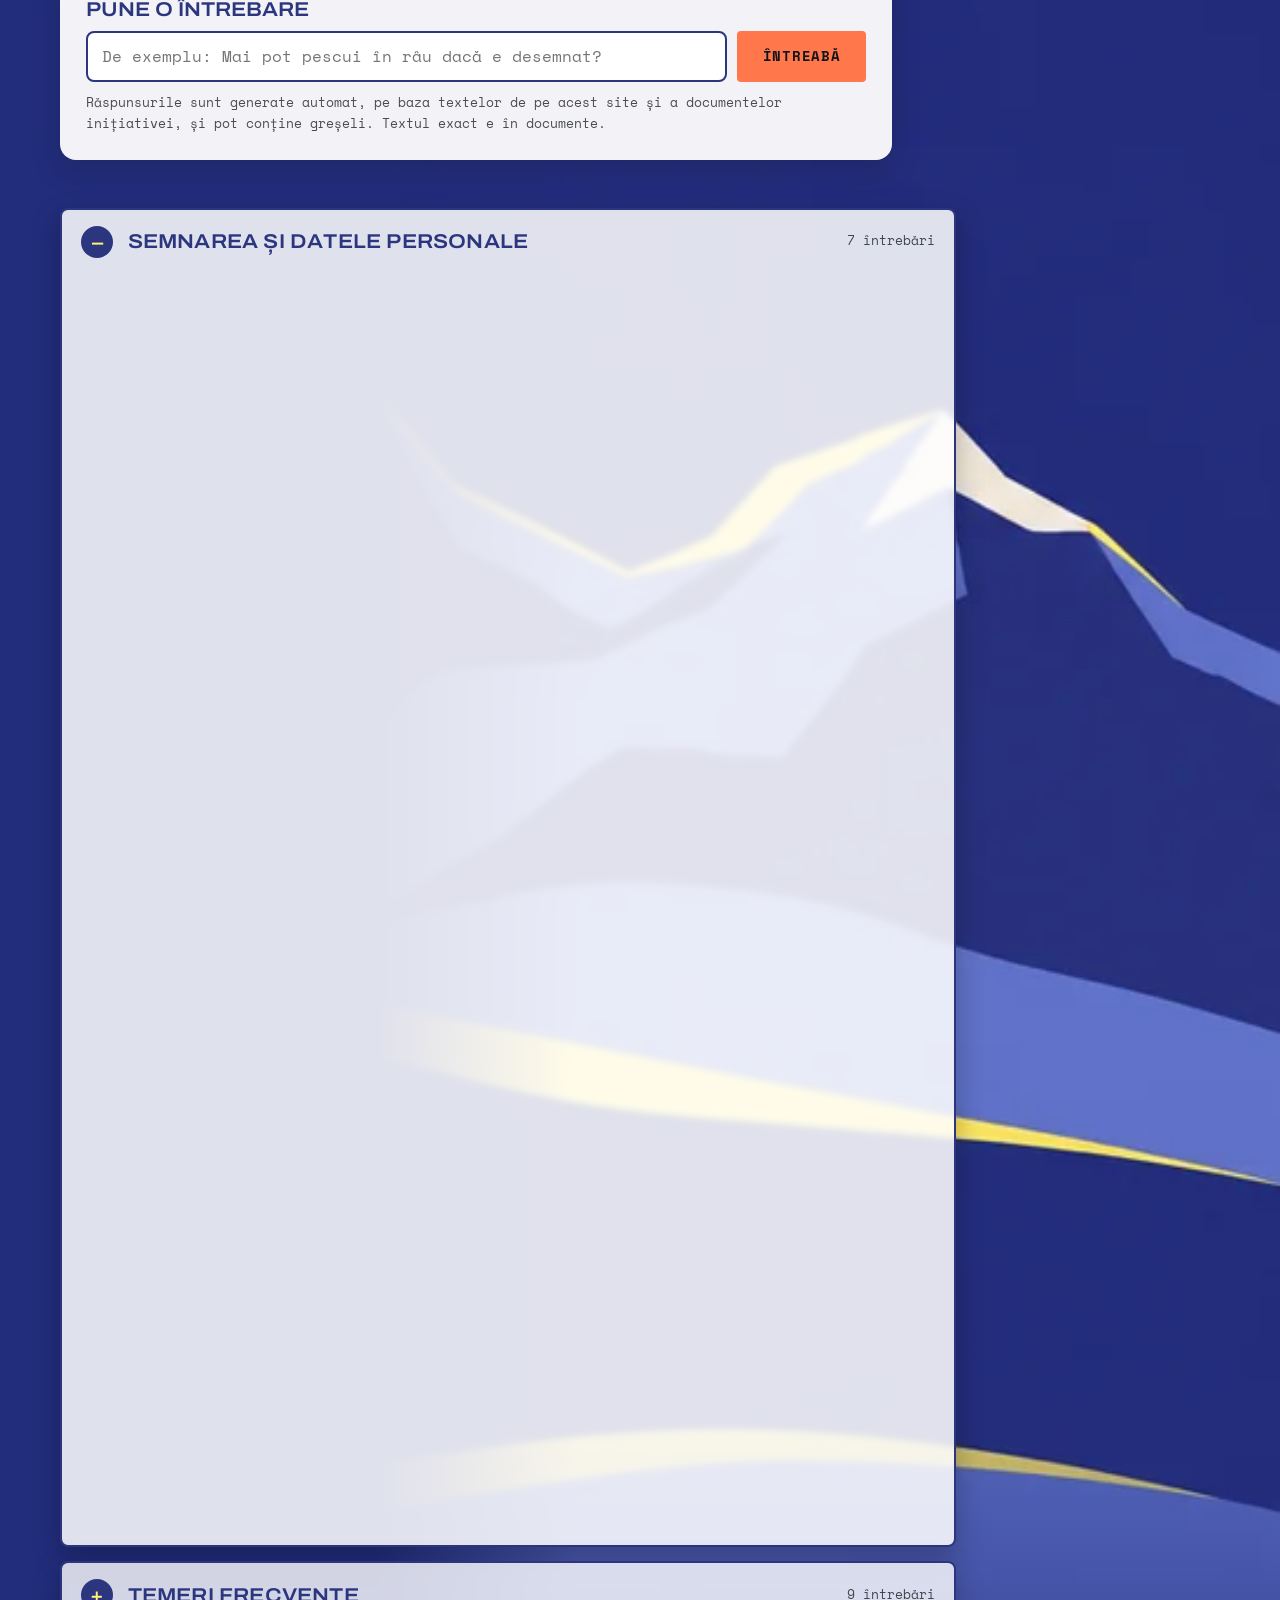
==== commit 634c9517: "v213: A1, A2 (pagini)" ====
--- a/index.html
+++ b/index.html
@@ -30,13 +30,13 @@
 <link rel="preload" href="assets/img/ilustratie-rfn.webp" as="image" type="image/webp" fetchpriority="high">
 <link rel="preload" href="assets/fonts/RFNDisplay-Regular.woff2" as="font" type="font/woff2" crossorigin>
 <link rel="preload" href="assets/fonts/RFNMono-Regular.woff2" as="font" type="font/woff2" crossorigin>
-<link rel="stylesheet" href="assets/css/site.css?v212">
+<link rel="stylesheet" href="assets/css/site.css?v213">
 </head>
 <body>
 <a class="skip" href="#continut">Sari la conținut</a>
 
 <header class="site-header" id="antet">
-  <div class="draft-strip"><div class="wrap">Machetă de lucru · v212 · 26 noiembrie 2026 · textele pachetului v88 · nepublicată</div></div>
+  <div class="draft-strip"><div class="wrap">Machetă de lucru · v213 · 26 noiembrie 2026 · textele pachetului v88 · nepublicată</div></div>
   <div class="wrap header-inner">
     <a class="brand" href="#sus" aria-label="Rights for Nature, începutul paginii">
       <img src="assets/img/sigla-rfn.png" alt="Rights for Nature" width="438" height="300">
@@ -1291,6 +1291,6 @@
   </div>
 </footer>
 
-<script src="assets/js/site.js?v212"></script>
+<script src="assets/js/site.js?v213"></script>
 </body>
 </html>
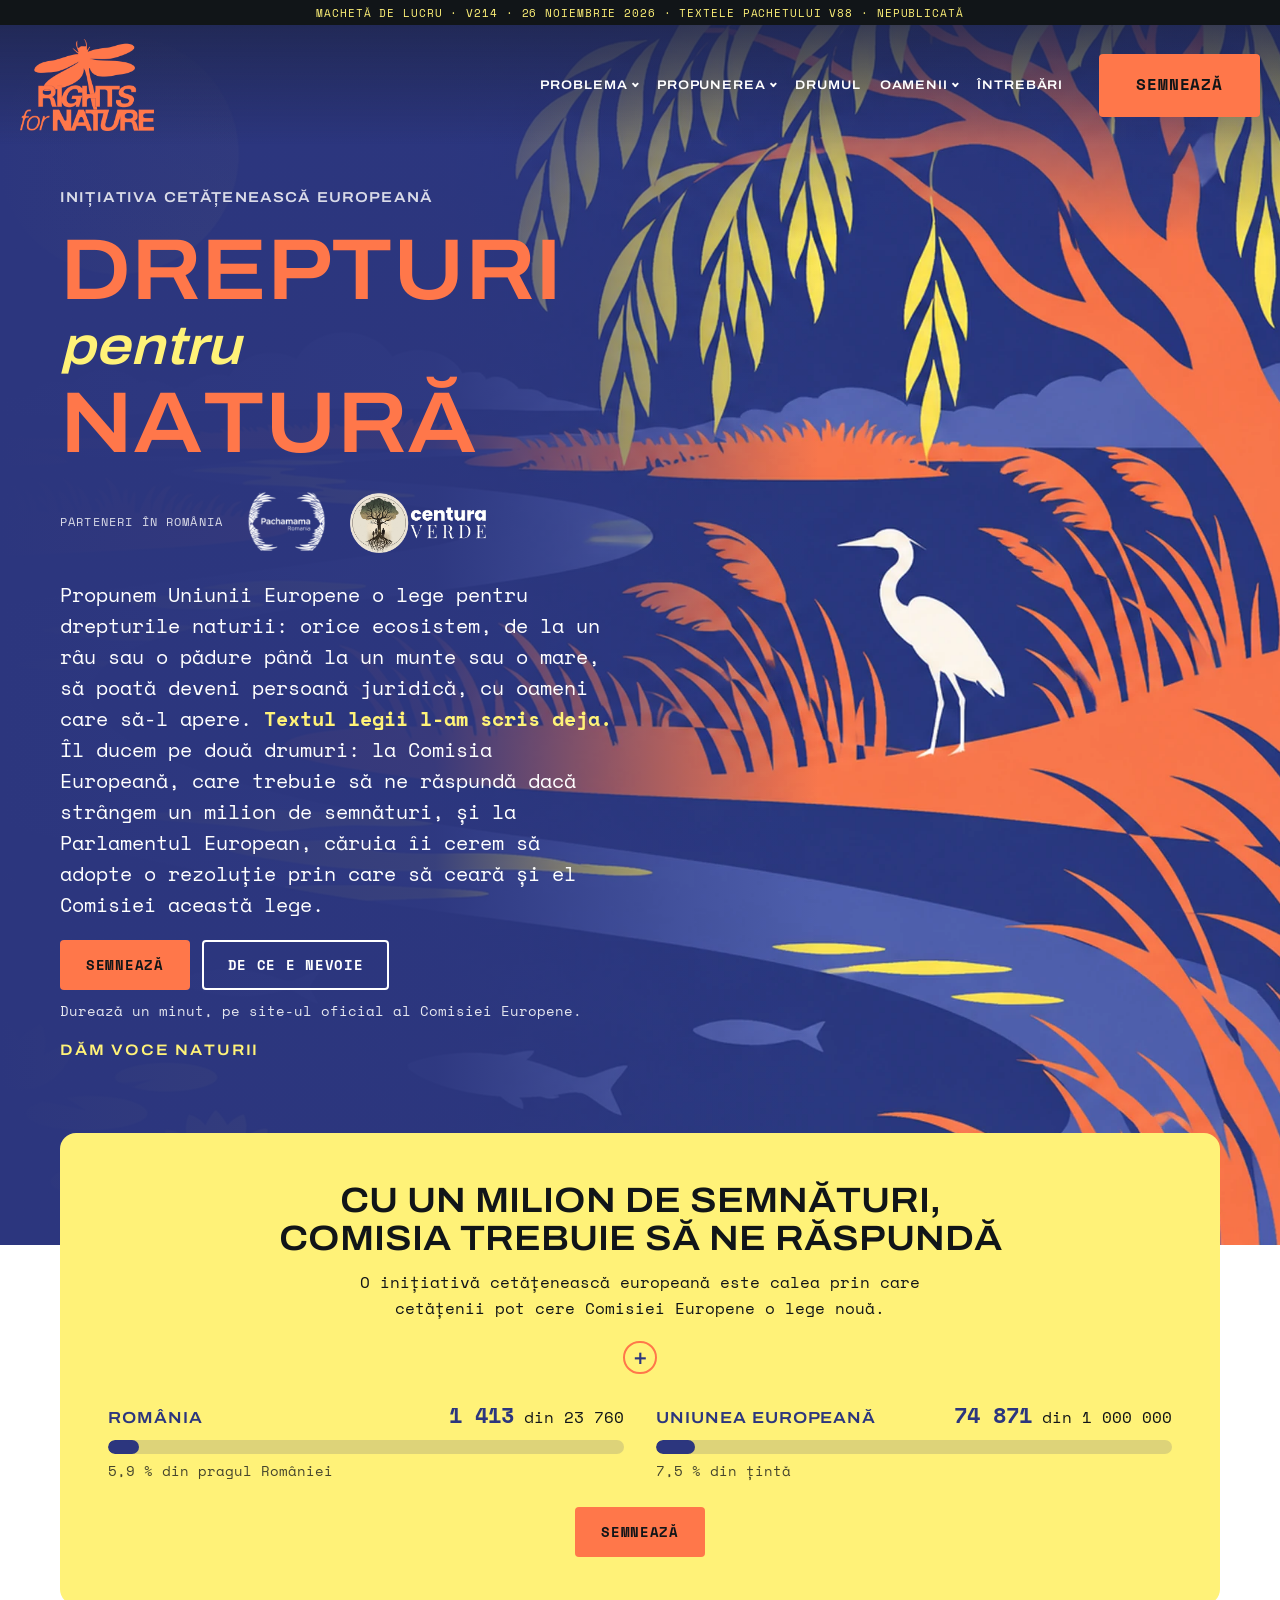
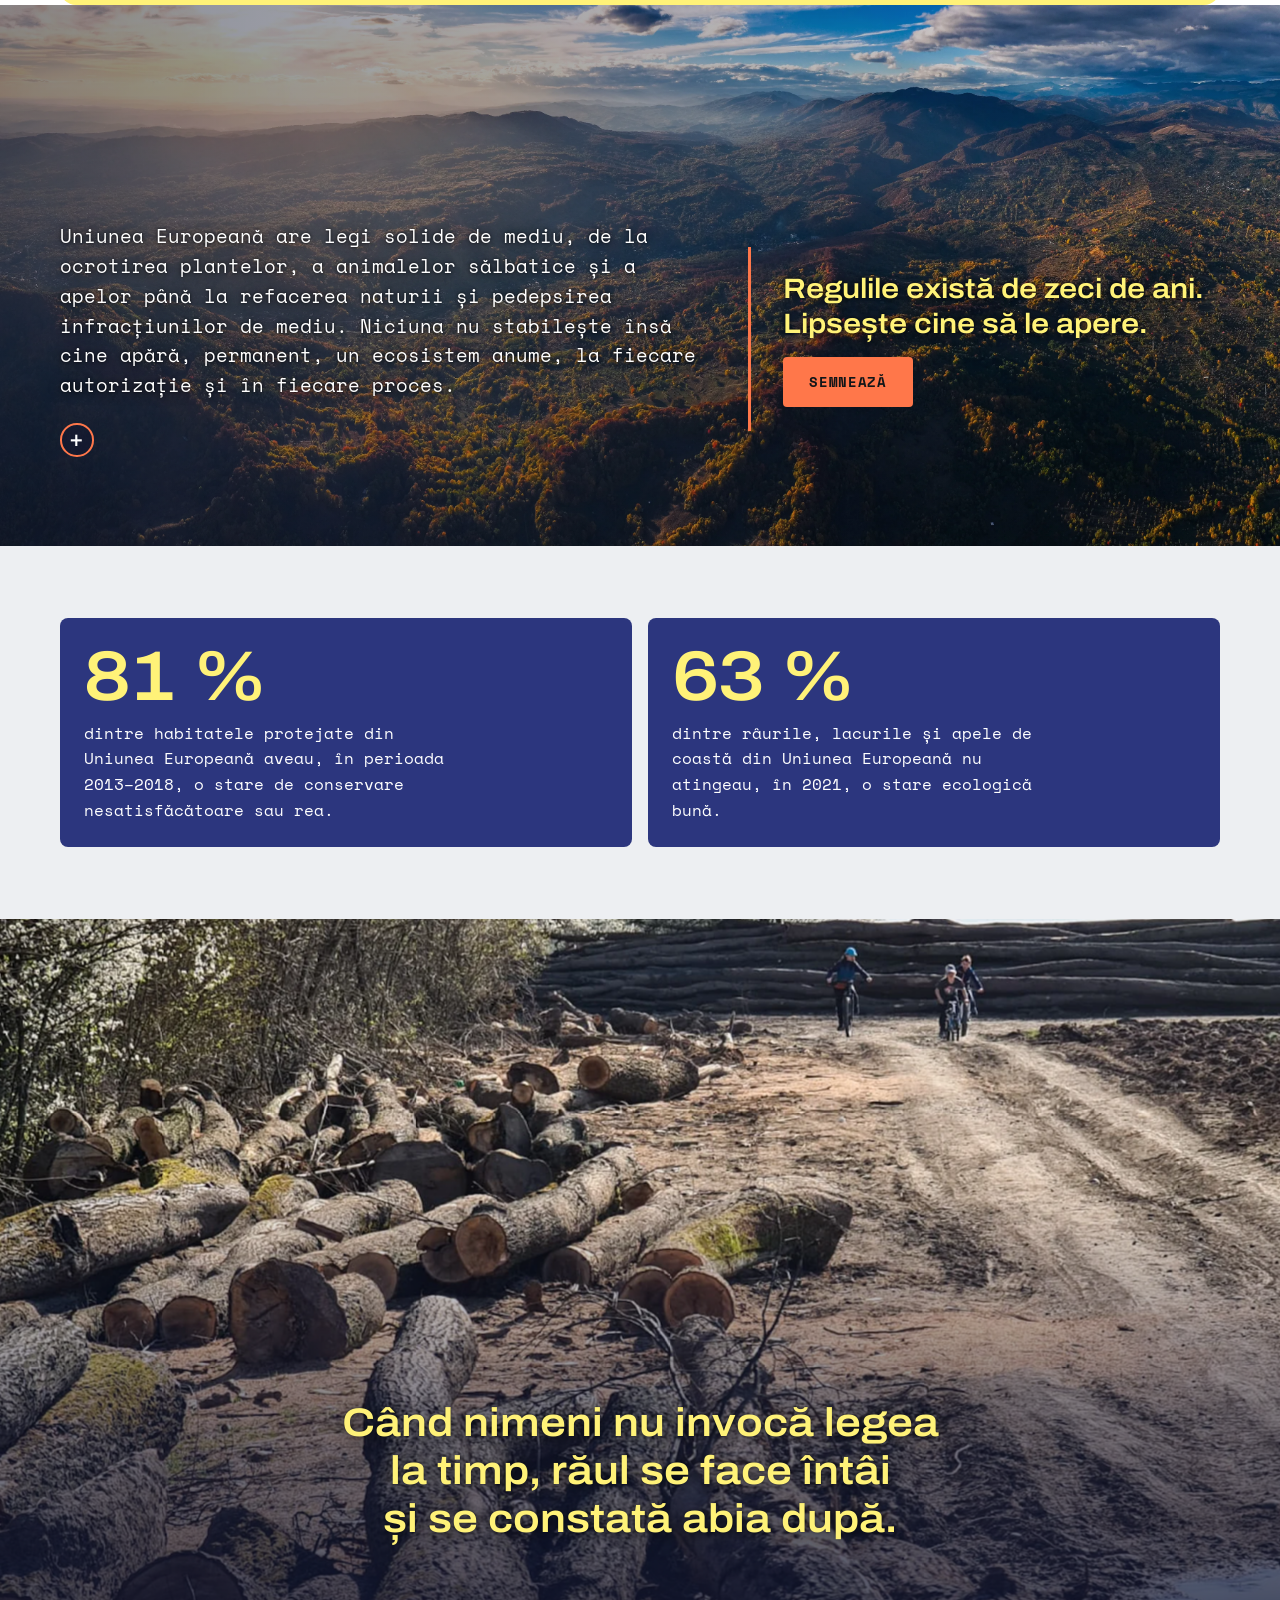
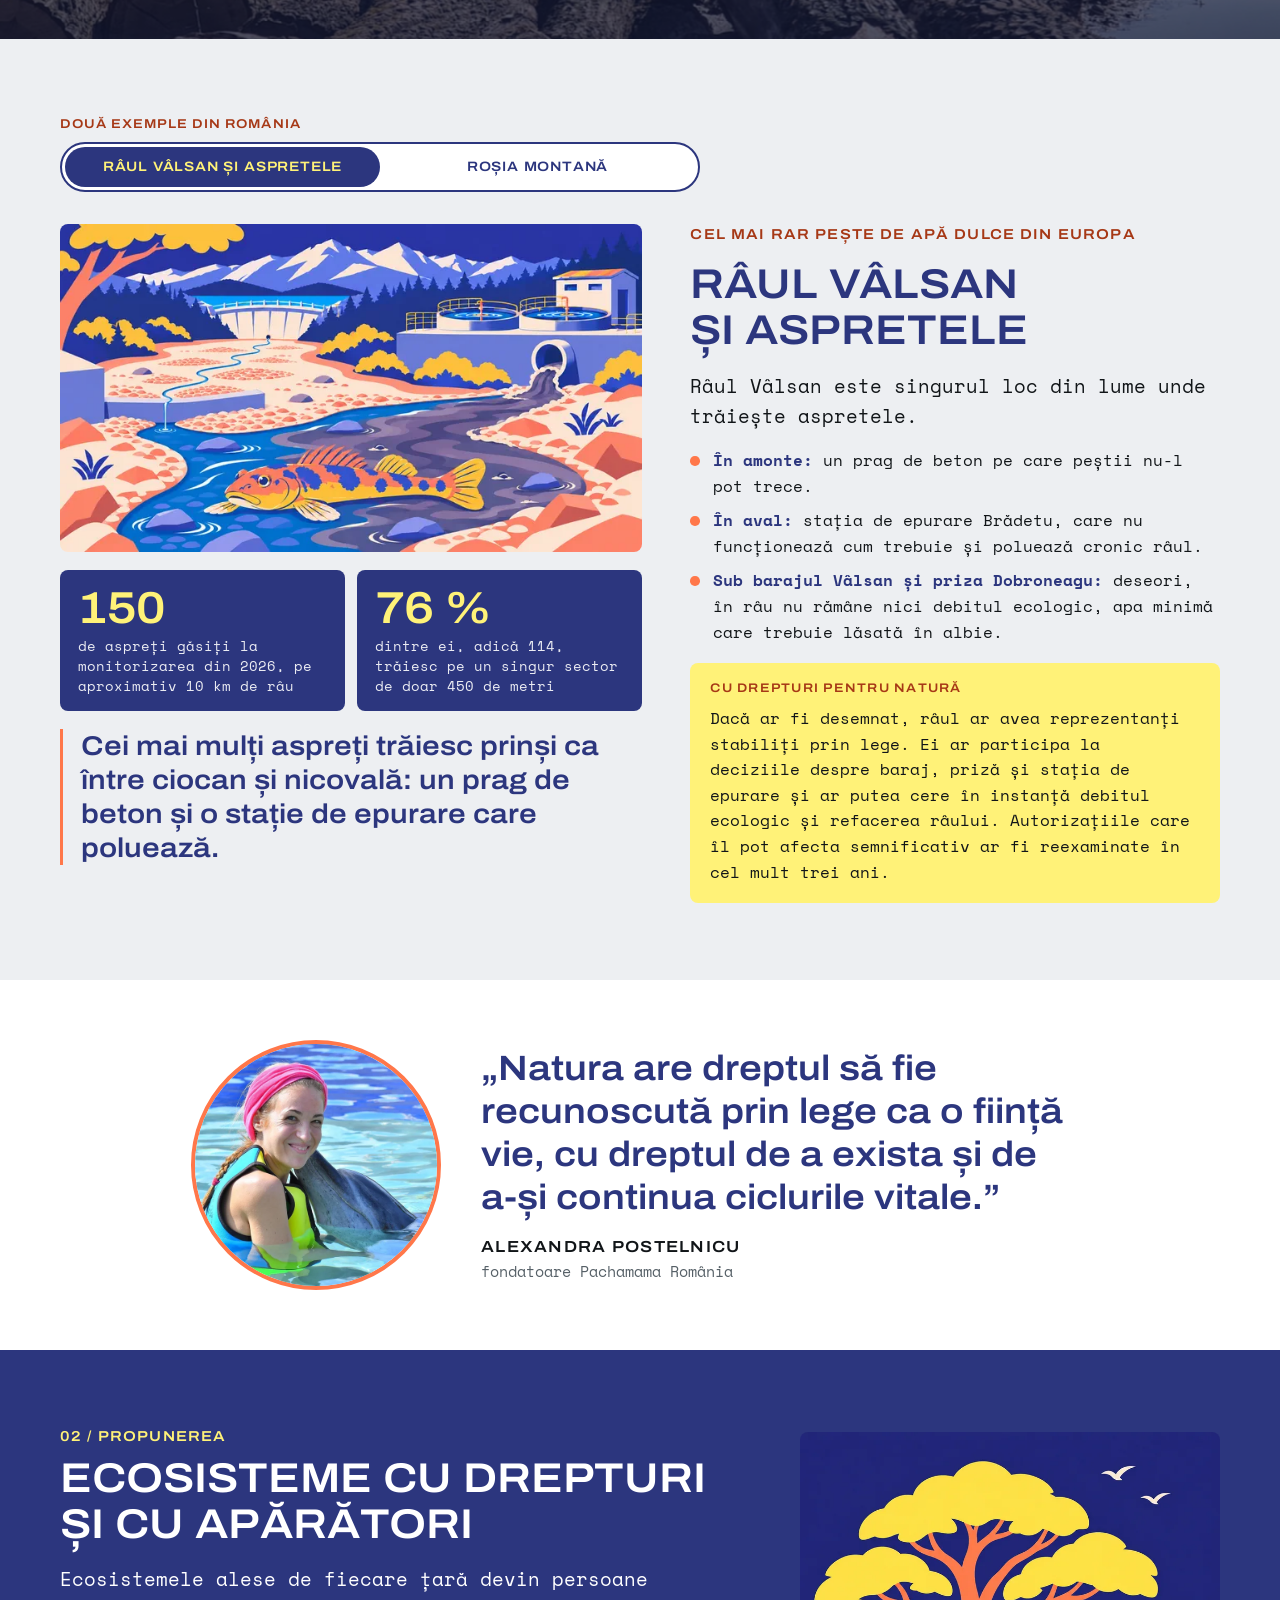
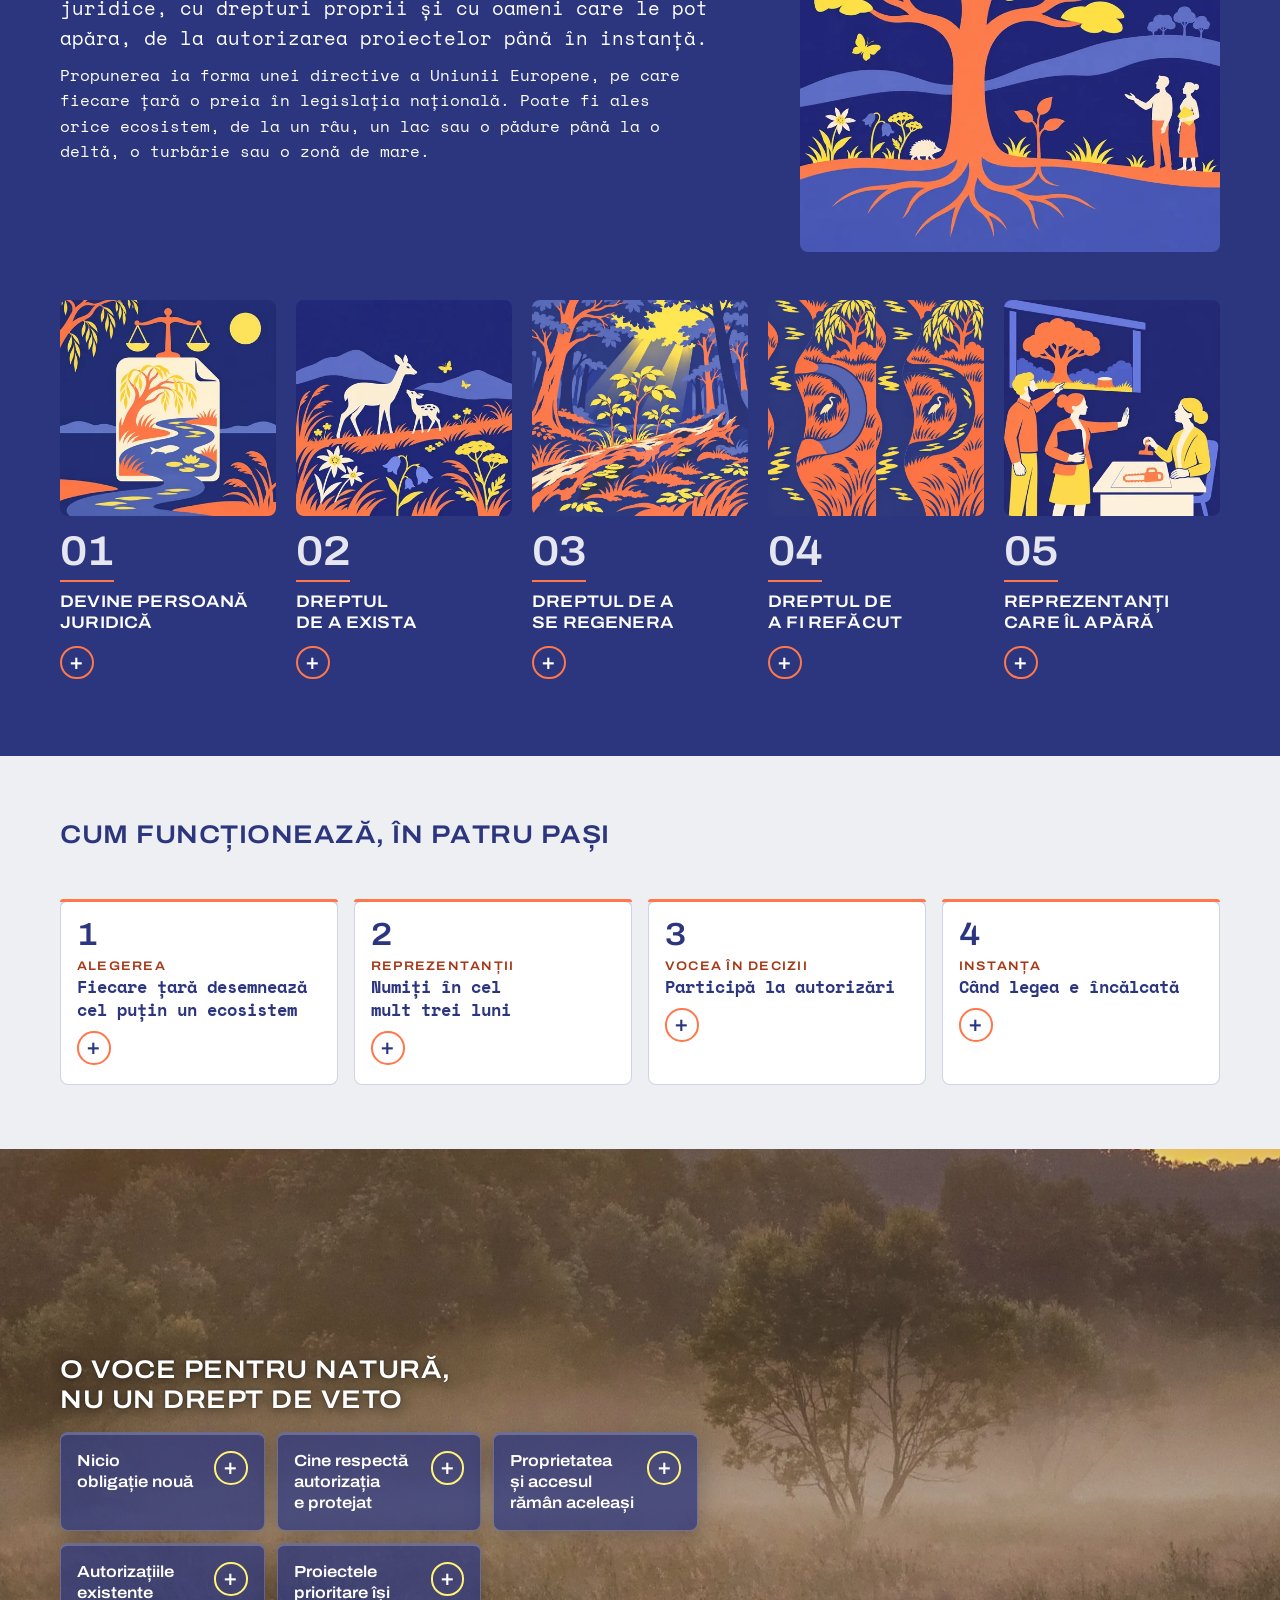
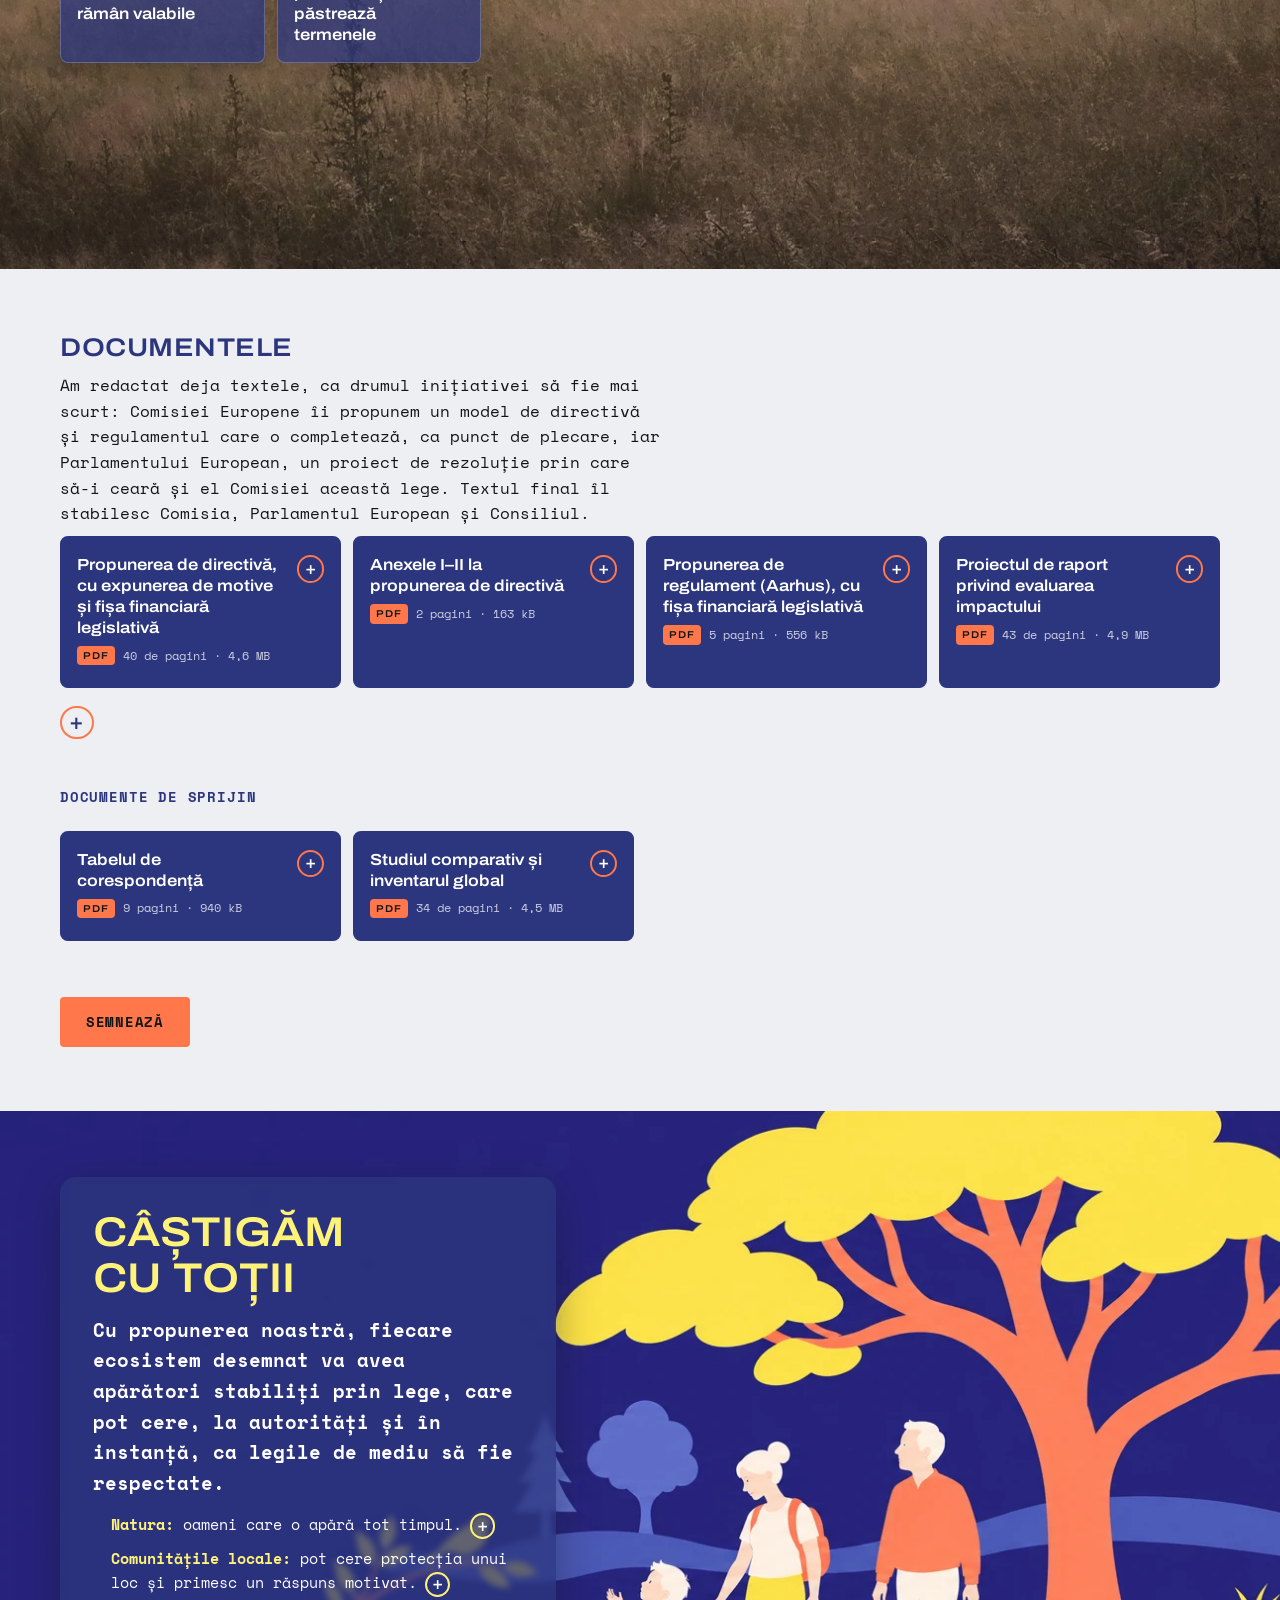
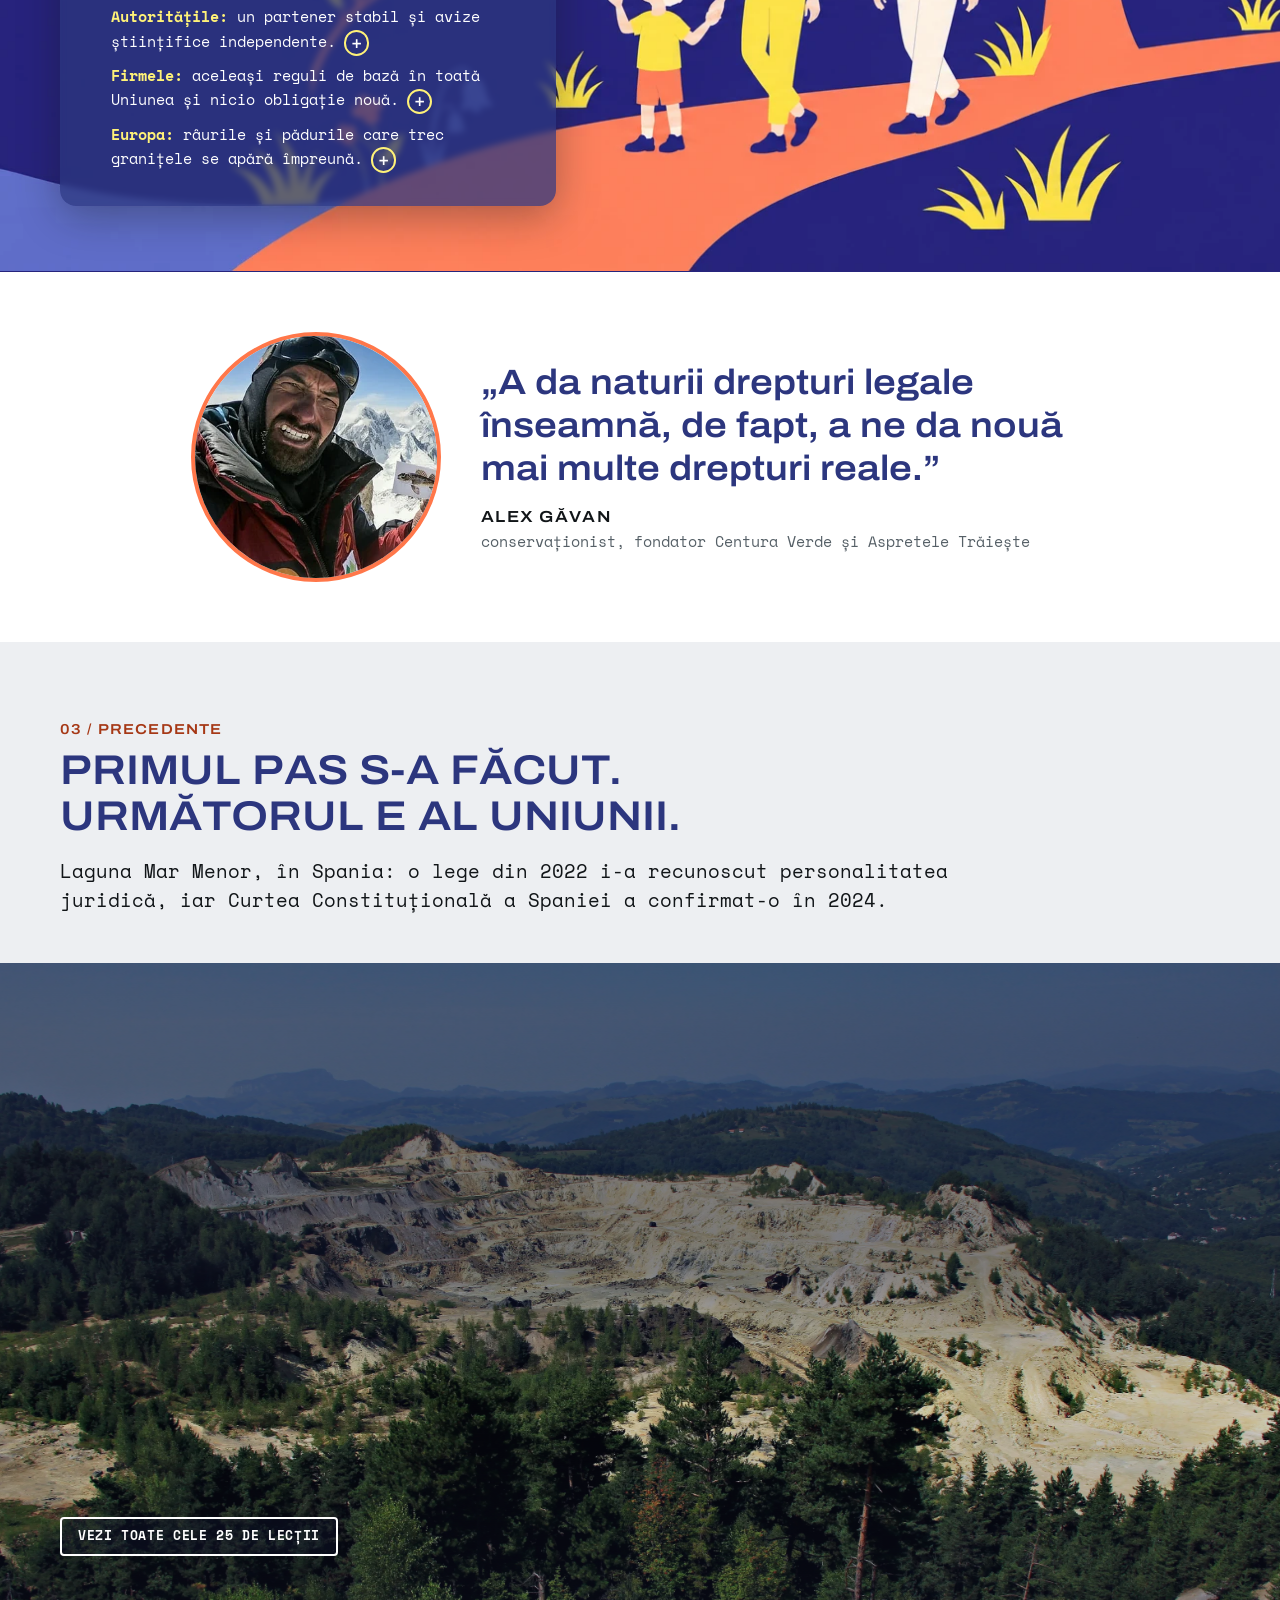
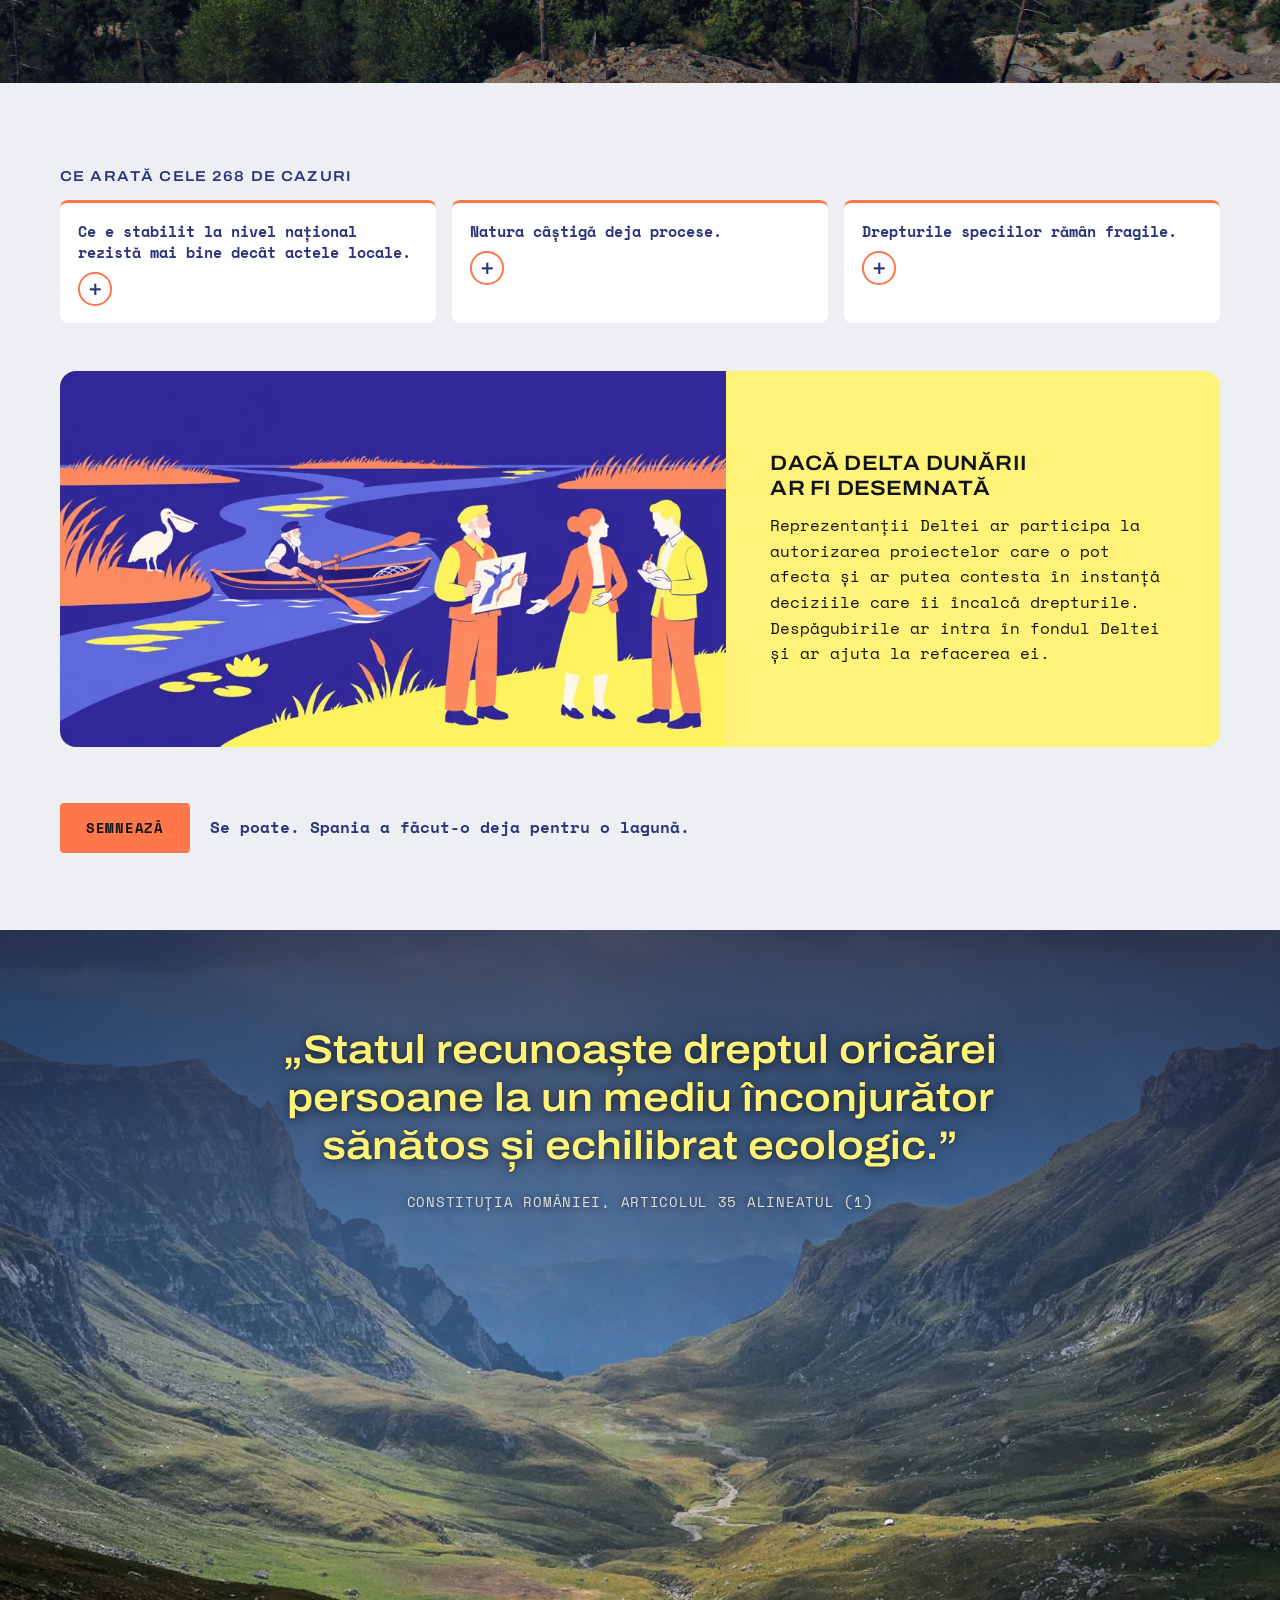
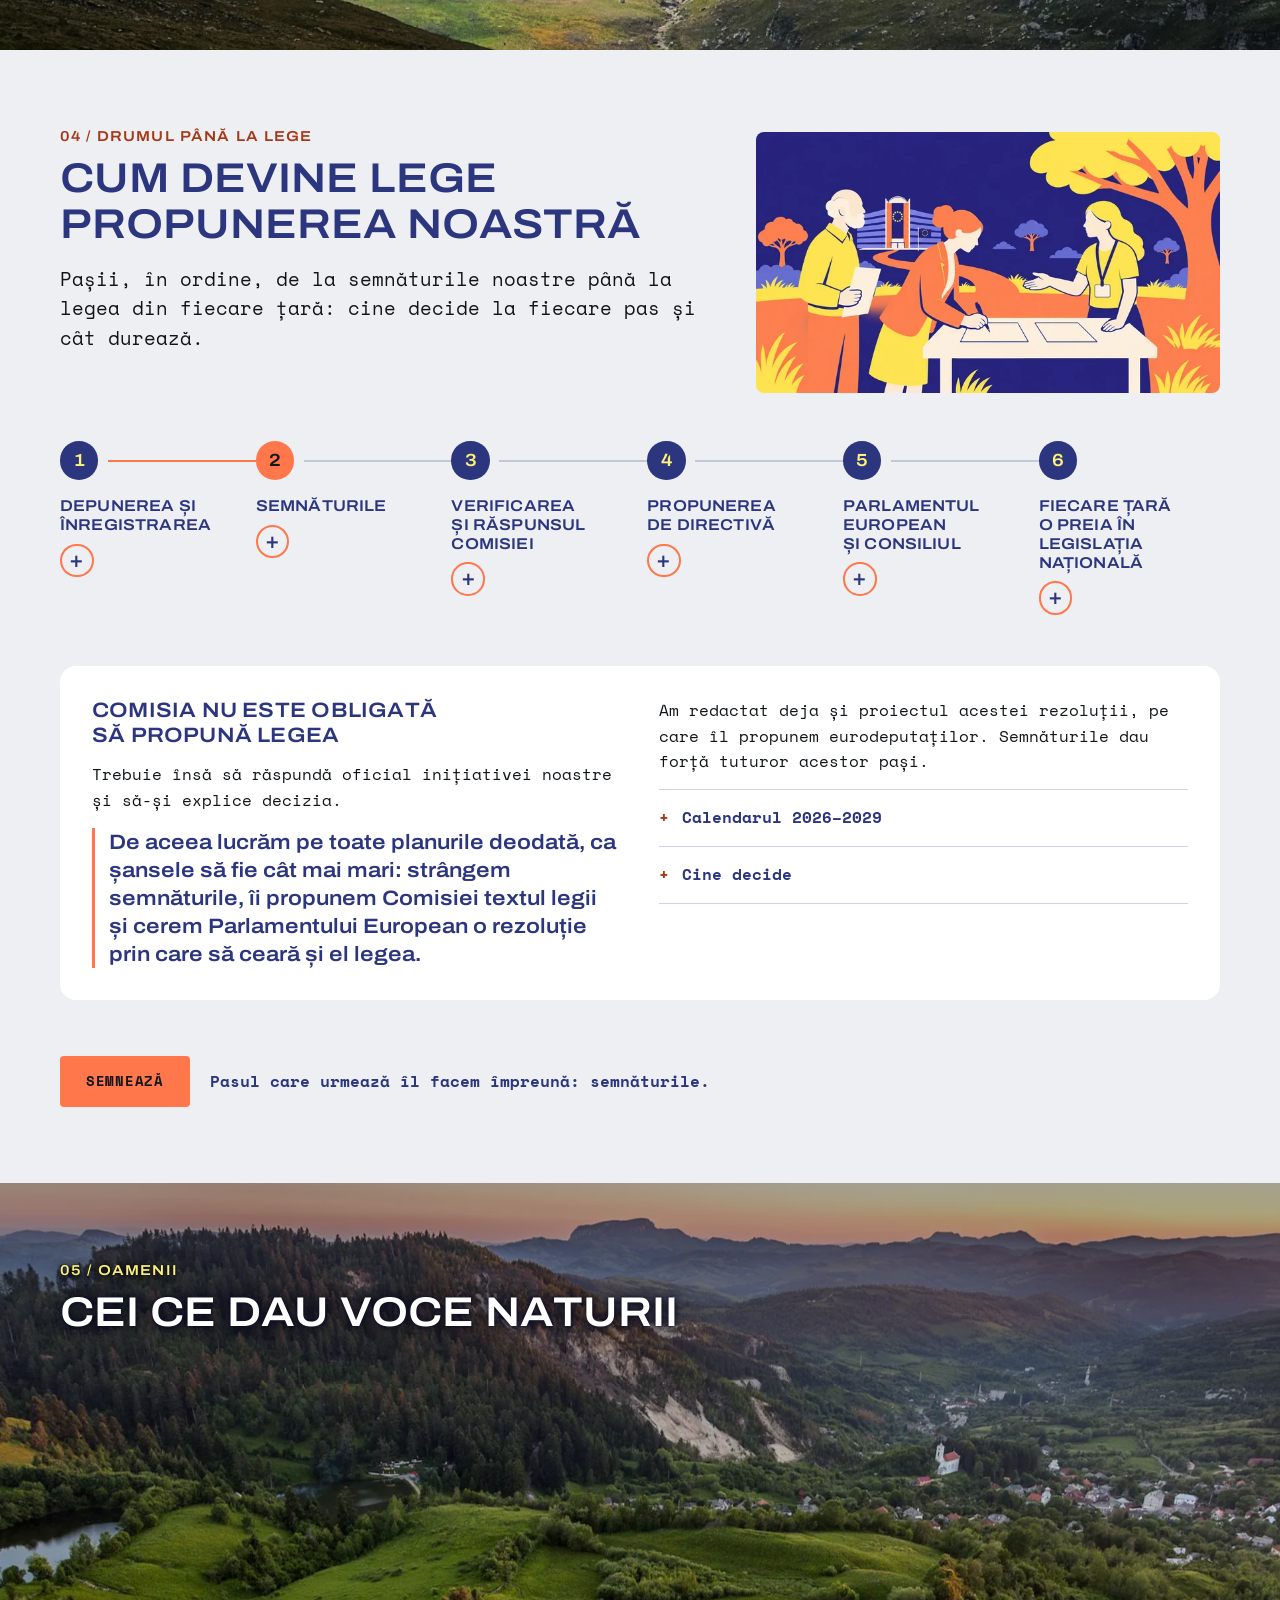
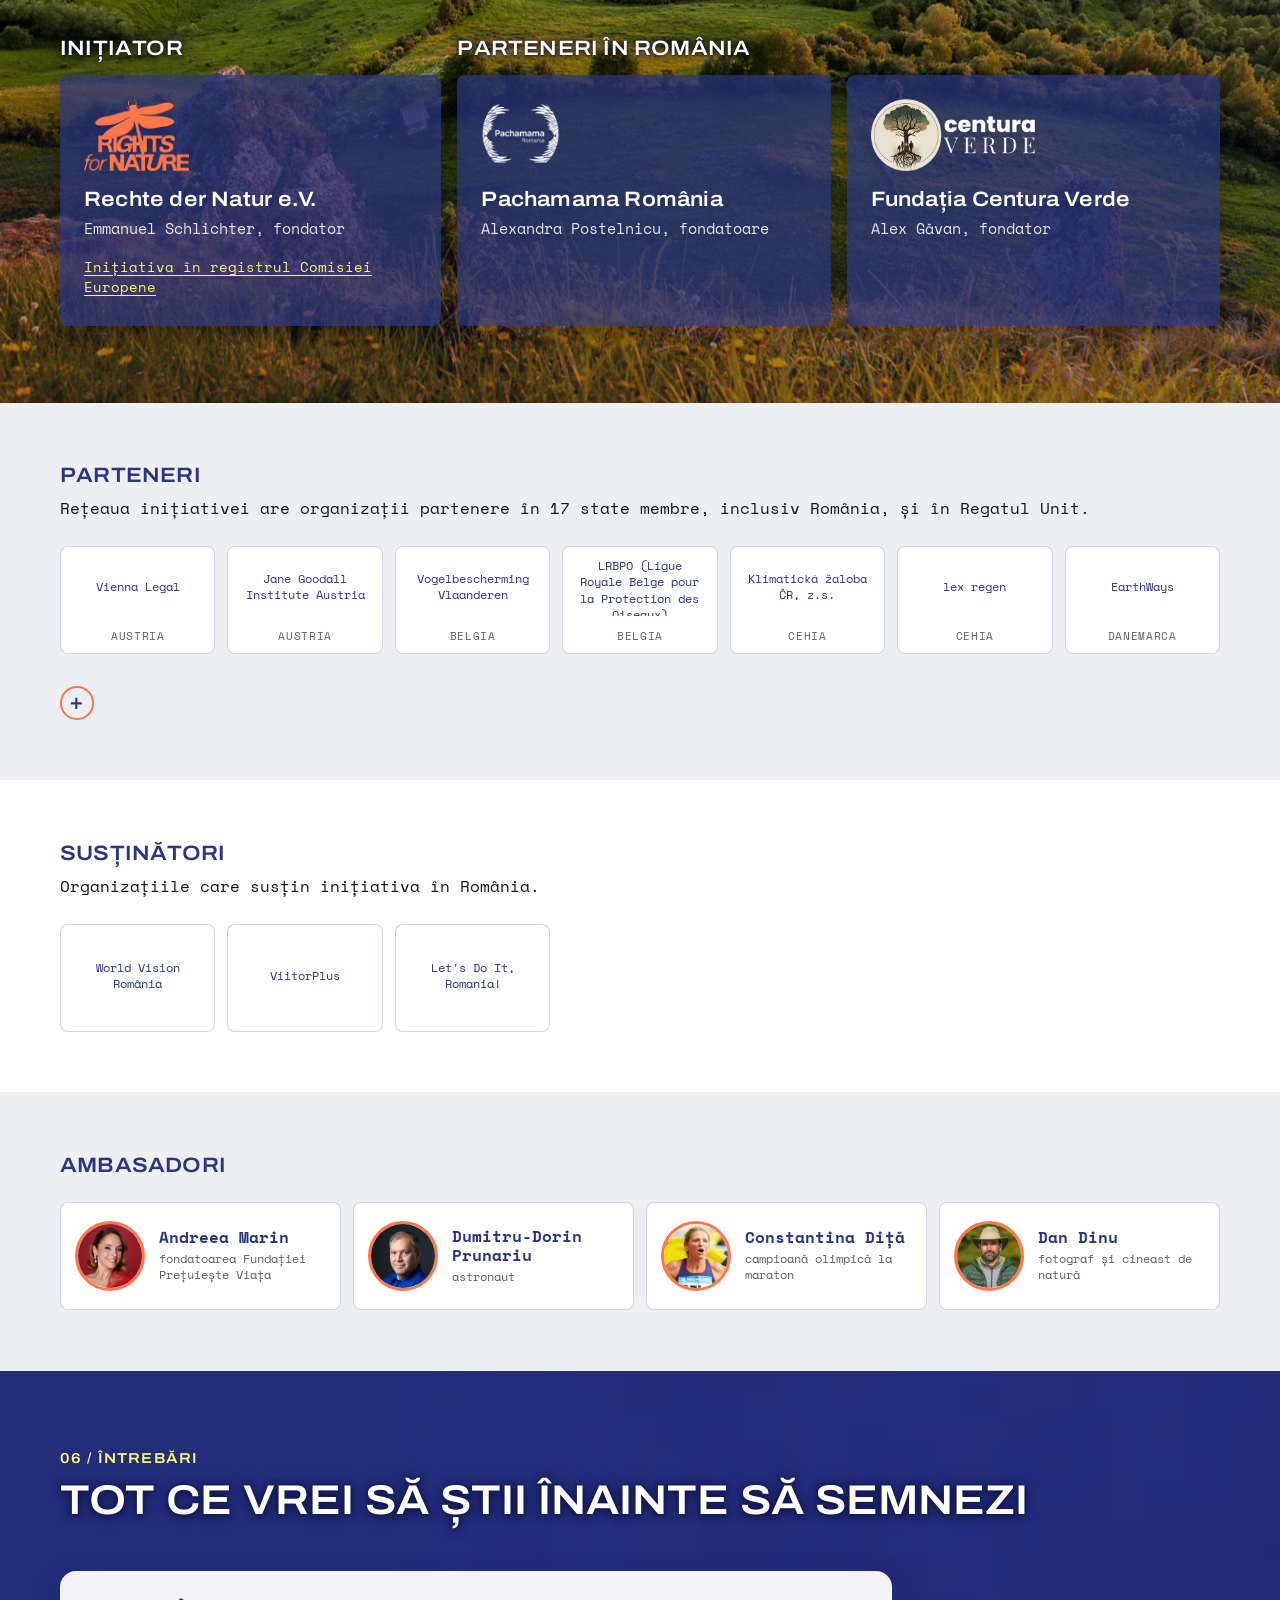
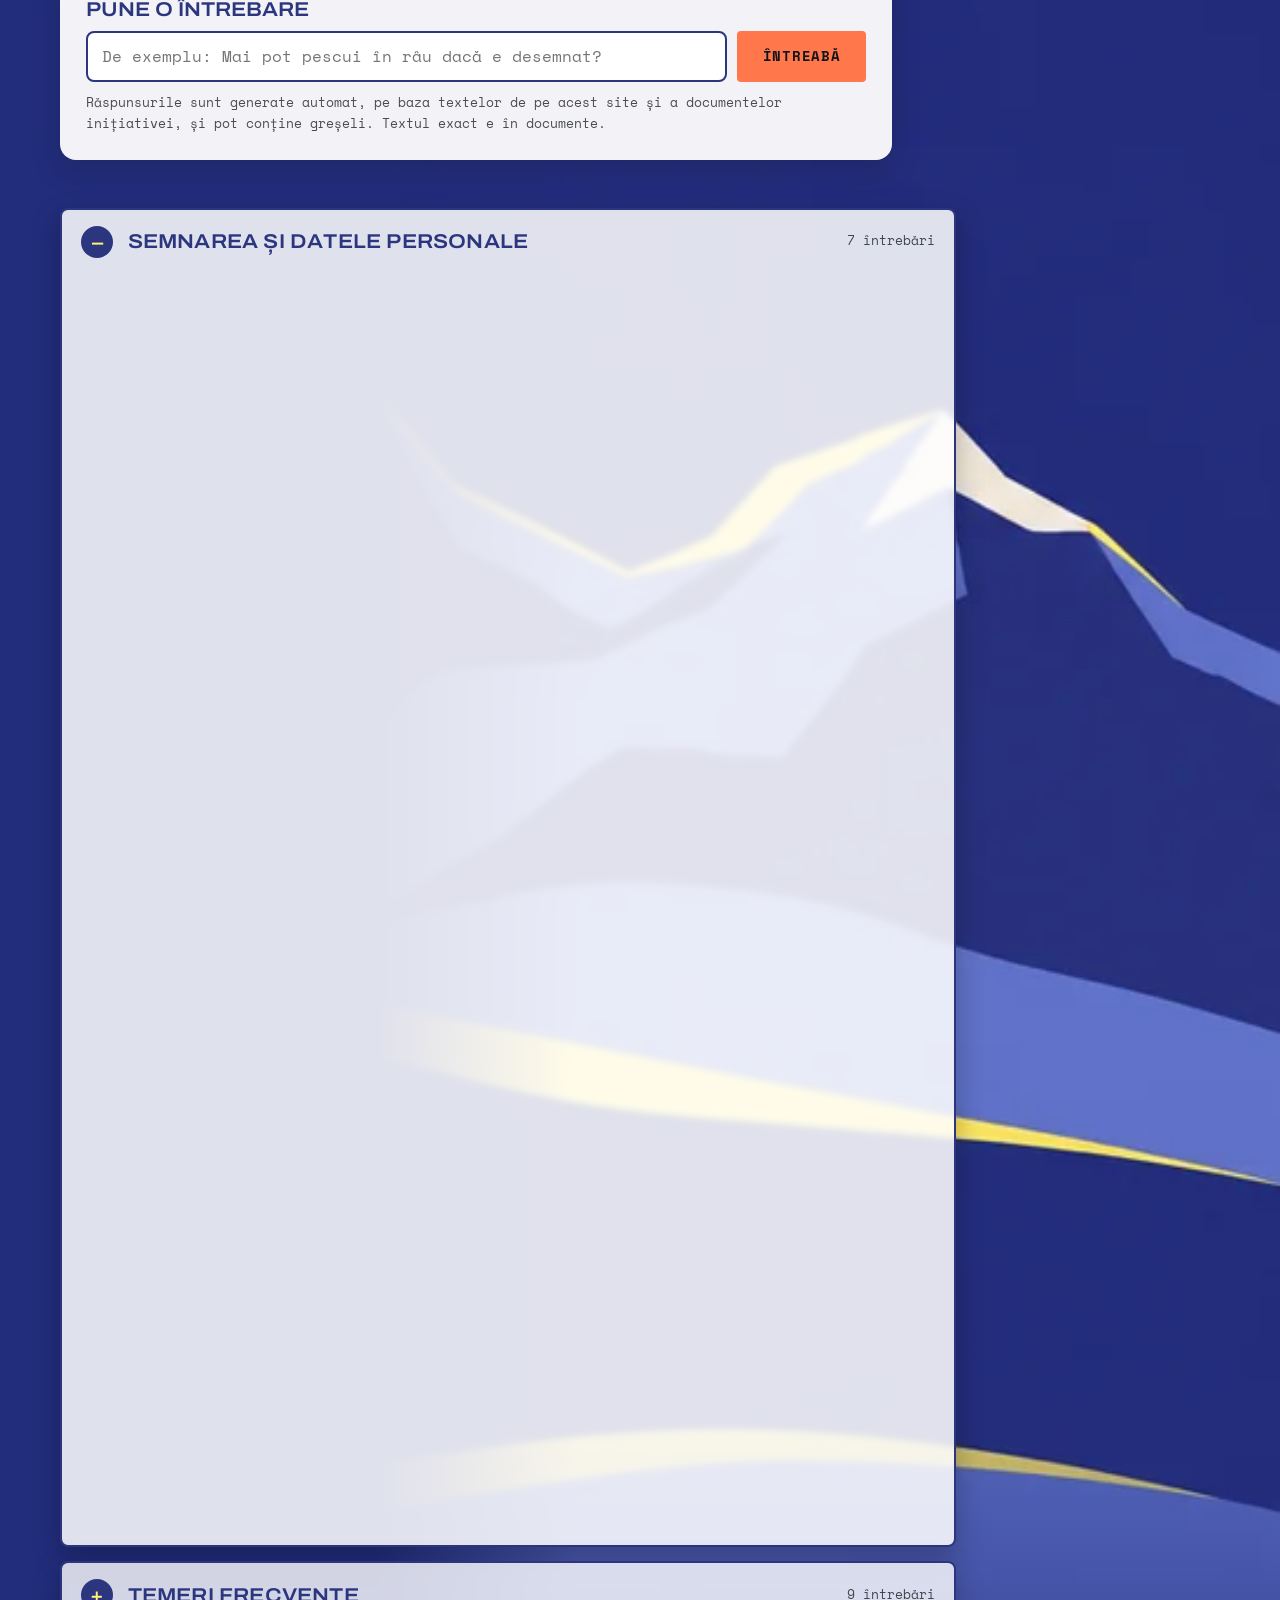
==== commit 4b7711a7: "v214: pagini" ====
--- a/index.html
+++ b/index.html
@@ -30,13 +30,13 @@
 <link rel="preload" href="assets/img/ilustratie-rfn.webp" as="image" type="image/webp" fetchpriority="high">
 <link rel="preload" href="assets/fonts/RFNDisplay-Regular.woff2" as="font" type="font/woff2" crossorigin>
 <link rel="preload" href="assets/fonts/RFNMono-Regular.woff2" as="font" type="font/woff2" crossorigin>
-<link rel="stylesheet" href="assets/css/site.css?v213">
+<link rel="stylesheet" href="assets/css/site.css?v214">
 </head>
 <body>
 <a class="skip" href="#continut">Sari la conținut</a>
 
 <header class="site-header" id="antet">
-  <div class="draft-strip"><div class="wrap">Machetă de lucru · v213 · 26 noiembrie 2026 · textele pachetului v88 · nepublicată</div></div>
+  <div class="draft-strip"><div class="wrap">Machetă de lucru · v214 · 26 noiembrie 2026 · textele pachetului v88 · nepublicată</div></div>
   <div class="wrap header-inner">
     <a class="brand" href="#sus" aria-label="Rights for Nature, începutul paginii">
       <img src="assets/img/sigla-rfn.png" alt="Rights for Nature" width="438" height="300">
@@ -1291,6 +1291,6 @@
   </div>
 </footer>
 
-<script src="assets/js/site.js?v213"></script>
+<script src="assets/js/site.js?v214"></script>
 </body>
 </html>
--- a/assets/css/site.css
+++ b/assets/css/site.css
@@ -2088,3 +2088,6 @@
 
 /* v212 (decizia D1 B): grupul „Documente de sprijin”, sub grila documentelor principale */
 .docs-sprijin-titlu { margin: clamp(1.75rem, 4vw, 2.5rem) 0 .9rem; font: 700 .85rem/1.3 var(--font-body); letter-spacing: .06em; text-transform: uppercase; color: var(--indigo); }
+
+/* v214 (Alex: „să i se vadă și o bandă mică de cer”): fotografia de la „Legi bune, dar natura n-are cine s-o apere”, decupată mai sus */
+.problema-banda, .problema-sus { background-position: center 15%; }
